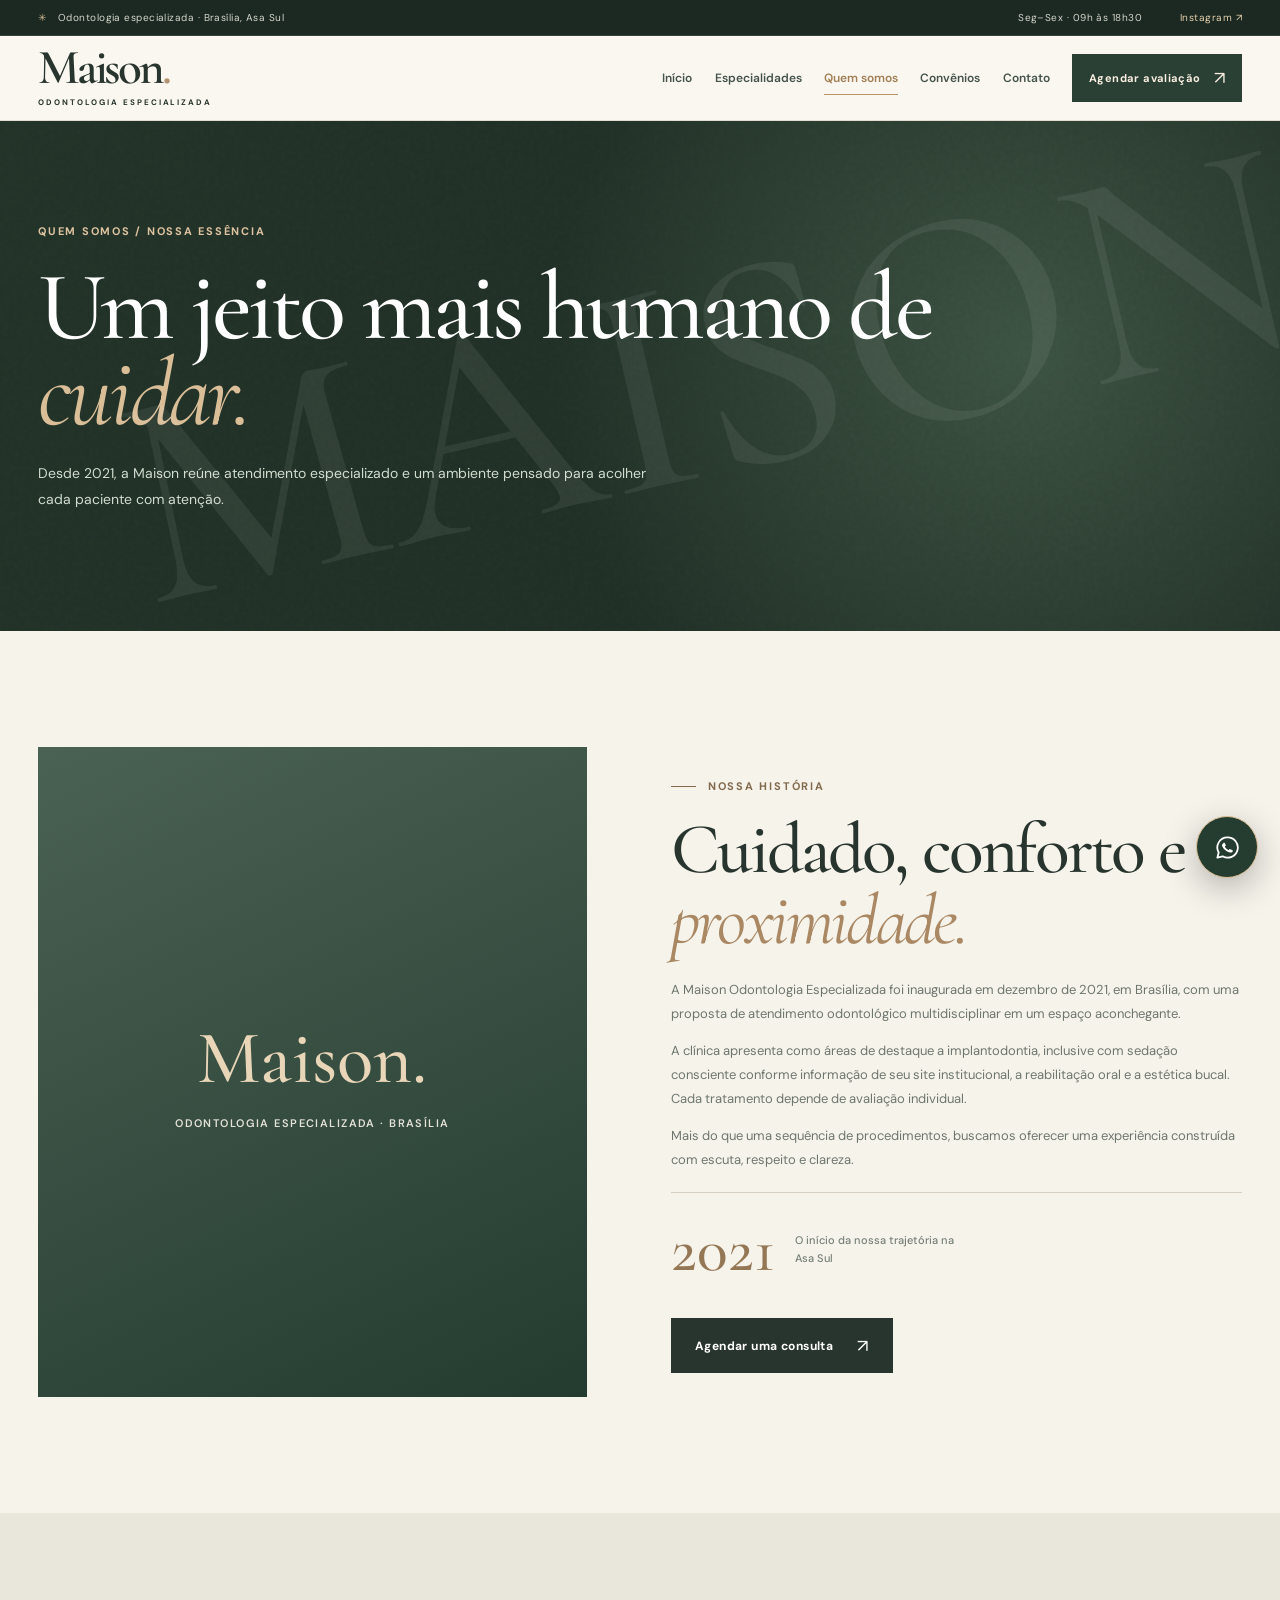
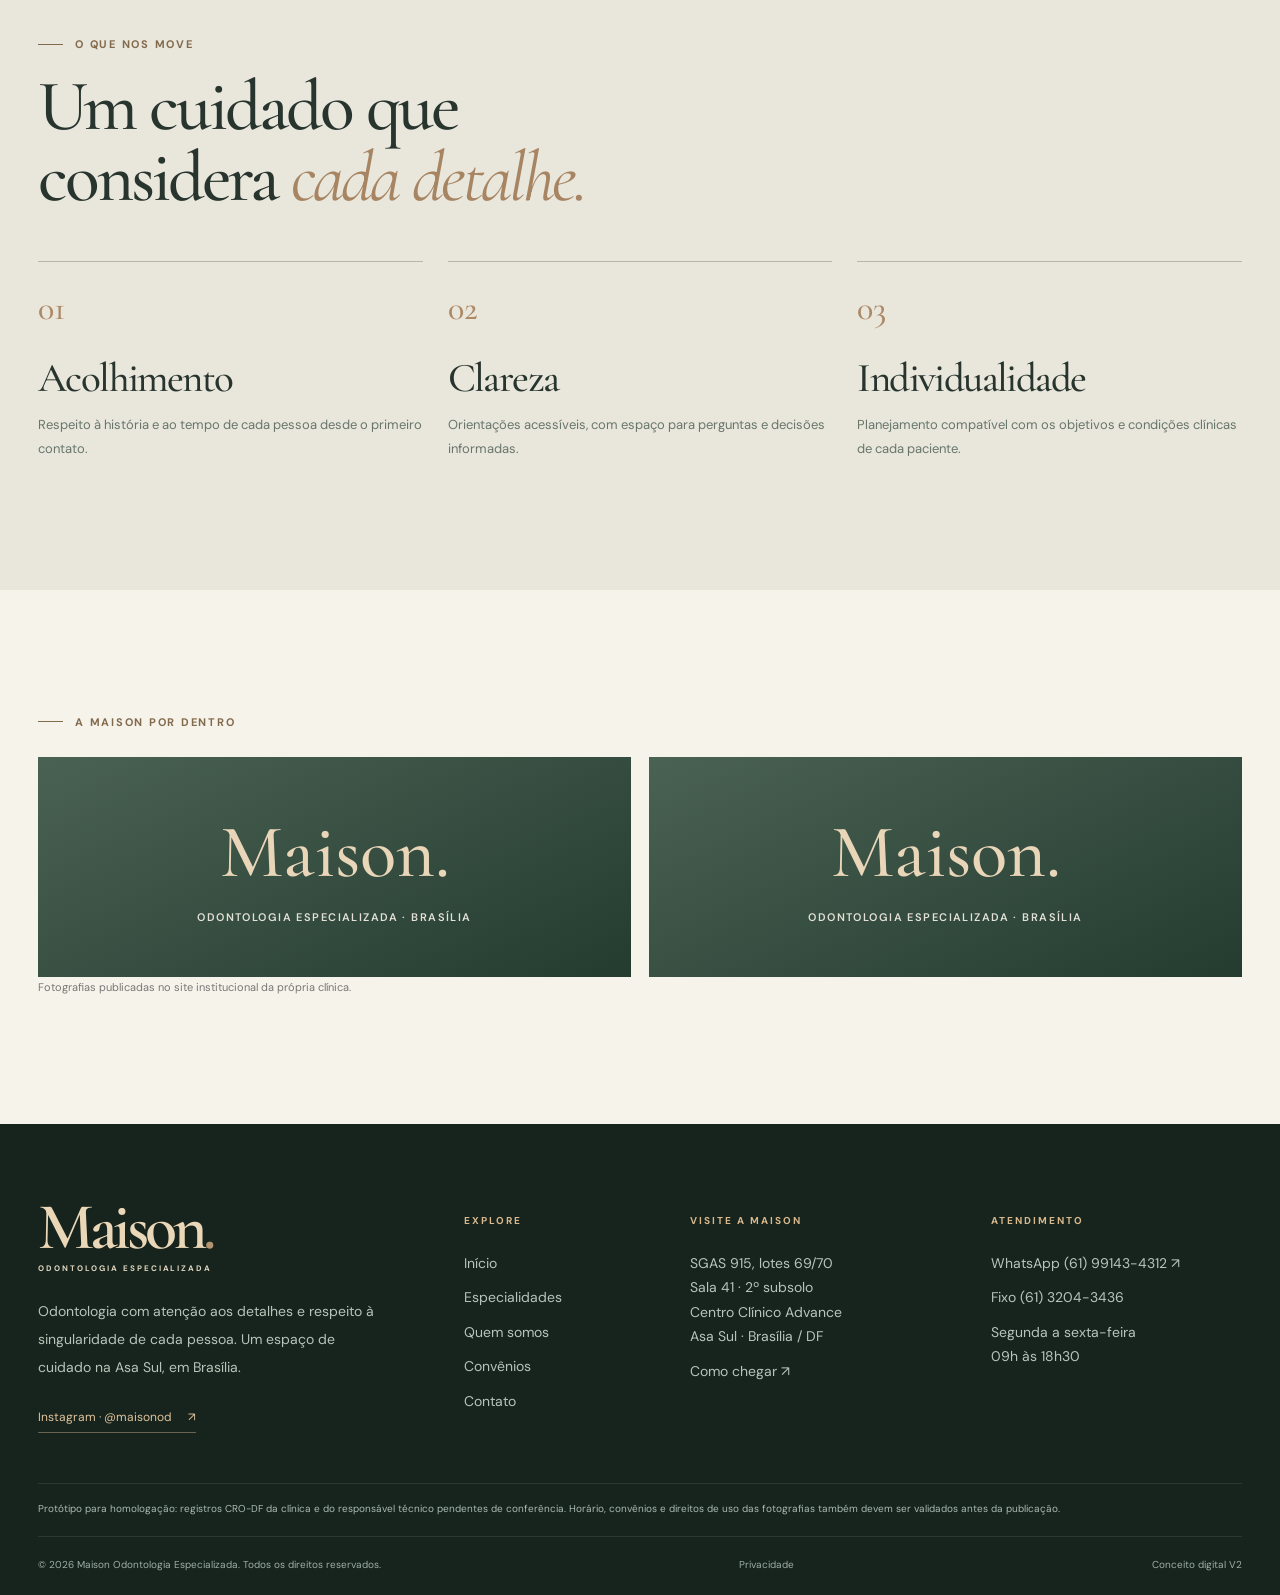
==== a-maison.html @ 8fcf3aad "Publicar site Maison Odonto V3 com layout mobile e WhatsApp direto" ====
<!DOCTYPE html>
<html lang="pt-BR"><head>
<meta charset="utf-8"/><meta content="width=device-width,initial-scale=1,viewport-fit=cover" name="viewport"/><meta content="#27332c" name="theme-color"/>
<title>Quem somos | Maison Odontologia Especializada</title><meta content="Conheça a Maison Odontologia, sua história em Brasília desde 2021 e a proposta de cuidado acolhedor." name="description"/><meta content="noindex,nofollow" name="robots"/>
<meta content="website" property="og:type"/><meta content="pt_BR" property="og:locale"/><meta content="Maison Odontologia Especializada" property="og:site_name"/><meta content="Quem somos | Maison Odontologia Especializada" property="og:title"/><meta content="Conheça a Maison Odontologia, sua história em Brasília desde 2021 e a proposta de cuidado acolhedor." property="og:description"/><meta content="assets/img/og-maison.jpg" property="og:image"/>
<link href="assets/img/favicon.svg" rel="icon" type="image/svg+xml"/><link href="https://fonts.googleapis.com" rel="preconnect"/><link crossorigin="" href="https://fonts.gstatic.com" rel="preconnect"/><link href="https://fonts.googleapis.com/css2?family=DM+Sans:wght@400;500;600;700&amp;family=Cormorant+Garamond:ital,wght@0,400;0,500;0,600;1,400;1,500;1,600&amp;display=swap" rel="stylesheet"/><link href="assets/css/site.css" rel="stylesheet"/>
<script type="application/ld+json">{"@context": "https://schema.org", "@type": "Dentist", "name": "Maison Odontologia Especializada", "url": "https://maisonodonto.com.br/", "telephone": "+55 61 99143-4312", "email": "atendimento@maisonodonto.com", "address": {"@type": "PostalAddress", "streetAddress": "SGAS 915, lotes 69/70, sala 41, 2º subsolo, Centro Clínico Advance", "addressLocality": "Brasília", "addressRegion": "DF", "postalCode": "70390-150", "addressCountry": "BR"}, "sameAs": ["https://www.instagram.com/maisonod/"], "openingHoursSpecification": [{"@type": "OpeningHoursSpecification", "dayOfWeek": ["Monday", "Tuesday", "Wednesday", "Thursday", "Friday"], "opens": "09:00", "closes": "18:30"}]}</script><link href="assets/css/experience-v3.css" rel="stylesheet"/></head><body class="page-sobre"><a class="skip-link" href="#conteudo">Ir para o conteúdo</a><div class="topline"><div class="wrap topline-inner"><span><span aria-hidden="true" class="topline-star">✳</span> Odontologia especializada · Brasília, Asa Sul</span><div class="topline-right"><span>Seg–Sex · 09h às 18h30</span><a aria-label="Instagram da Maison Odontologia" href="https://www.instagram.com/maisonod/" rel="noopener noreferrer" target="_blank">Instagram ↗</a></div></div></div>
<header class="site-header" id="topo"><div class="wrap header-grid"><a aria-label="Maison Odontologia - voltar ao início" class="brand" href="index.html"><span class="brand-text">Maison<span class="brand-dot">.</span></span><span class="brand-caption">ODONTOLOGIA ESPECIALIZADA</span></a>
<nav aria-label="Menu principal" class="nav" id="menu-principal"><a href="index.html">Início</a><a href="especialidades.html">Especialidades</a><a aria-current="page" class="active" href="a-maison.html">Quem somos</a><a href="convenios.html">Convênios</a><a href="contato.html">Contato</a><a class="nav-instagram" href="https://www.instagram.com/maisonod/" rel="noopener noreferrer" target="_blank">Instagram ↗</a><a class="btn btn-nav" href="https://wa.me/5561991434312?text=Ol%C3%A1%2C%20Maison%21%20Gostaria%20de%20agendar%20uma%20consulta." rel="noopener noreferrer" target="_blank">Agendar avaliação <span aria-hidden="true">↗</span></a></nav>
<a aria-label="Agendar avaliação via WhatsApp" class="mobile-header-cta" href="https://wa.me/5561991434312?text=Ol%C3%A1%2C%20Maison%21%20Gostaria%20de%20agendar%20uma%20avalia%C3%A7%C3%A3o." rel="noopener noreferrer" target="_blank">Agendar</a><button aria-controls="menu-principal" aria-expanded="false" aria-label="Abrir menu" class="menu-toggle" type="button"><span></span><span></span><span></span></button></div></header><main id="conteudo"><section class="inner-hero"><div class="wrap"><span class="eyebrow eyebrow-light">QUEM SOMOS / NOSSA ESSÊNCIA</span><h1>Um jeito mais humano de <em>cuidar.</em></h1><p>Desde 2021, a Maison reúne atendimento especializado e um ambiente pensado para acolher cada paciente com atenção.</p><span aria-hidden="true" class="cover-watermark">MAISON</span></div></section><section class="section"><div class="wrap about-grid"><div class="about-photo"><img alt="Ambiente de consulta da Maison Odontologia" loading="lazy" src="https://maisonodonto.com.br/wp-content/uploads/2022/10/EACC67C9-97B2-46AC-8D5F-5E8CB44F33D6-1024x683.jpeg.webp"/><div class="about-photo-label">MAISON ODONTOLOGIA · BRASÍLIA</div></div><div class="about-text"><span class="eyebrow">NOSSA HISTÓRIA</span><h2>Cuidado, conforto e <em>proximidade.</em></h2><p>A Maison Odontologia Especializada foi inaugurada em dezembro de 2021, em Brasília, com uma proposta de atendimento odontológico multidisciplinar em um espaço aconchegante.</p><p>A clínica apresenta como áreas de destaque a implantodontia, inclusive com sedação consciente conforme informação de seu site institucional, a reabilitação oral e a estética bucal. Cada tratamento depende de avaliação individual.</p><p>Mais do que uma sequência de procedimentos, buscamos oferecer uma experiência construída com escuta, respeito e clareza.</p><div class="about-since">2021 <span>O início da nossa trajetória na Asa Sul</span></div><a class="btn btn-dark" href="https://wa.me/5561991434312?text=Ol%C3%A1%2C%20Maison%21%20Gostaria%20de%20agendar%20uma%20consulta." rel="noopener noreferrer" target="_blank">Agendar uma consulta <span aria-hidden="true">↗</span></a></div></div></section><section class="section pillars"><div class="wrap"><div class="section-heading"><div><span class="eyebrow">O QUE NOS MOVE</span><h2>Um cuidado que considera <em>cada detalhe.</em></h2></div></div><div class="pillar-grid"><article><span>01</span><h3>Acolhimento</h3><p>Respeito à história e ao tempo de cada pessoa desde o primeiro contato.</p></article><article><span>02</span><h3>Clareza</h3><p>Orientações acessíveis, com espaço para perguntas e decisões informadas.</p></article><article><span>03</span><h3>Individualidade</h3><p>Planejamento compatível com os objetivos e condições clínicas de cada paciente.</p></article></div></div></section><section class="section inner-gallery"><div class="wrap"><span class="eyebrow">A MAISON POR DENTRO</span><div class="gallery-two"><img alt="Atendimento odontológico no consultório Maison" loading="lazy" src="https://maisonodonto.com.br/wp-content/uploads/2022/10/Maison-Odontologia-Especializada-1-e1665771842237-1024x686.jpeg.webp"/><img alt="Ambiente de consulta da Maison" loading="lazy" src="https://maisonodonto.com.br/wp-content/uploads/2022/10/EACC67C9-97B2-46AC-8D5F-5E8CB44F33D6-1024x683.jpeg.webp"/></div><p>Fotografias publicadas no site institucional da própria clínica.</p></div></section></main><footer class="footer"><div class="wrap"><div class="footer-top"><div class="footer-identity"><a aria-label="Maison Odontologia - início" class="brand brand-invert" href="index.html"><span class="brand-text">Maison<span class="brand-dot">.</span></span><span class="brand-caption">ODONTOLOGIA ESPECIALIZADA</span></a><p>Odontologia com atenção aos detalhes e respeito à singularidade de cada pessoa. Um espaço de cuidado na Asa Sul, em Brasília.</p><a class="footer-social" href="https://www.instagram.com/maisonod/" rel="noopener noreferrer" target="_blank">Instagram · @maisonod <span>↗</span></a></div>
<div class="footer-col"><h3>Explore</h3><a href="index.html">Início</a><a href="especialidades.html">Especialidades</a><a href="a-maison.html">Quem somos</a><a href="convenios.html">Convênios</a><a href="contato.html">Contato</a></div>
<div class="footer-col"><h3>Visite a Maison</h3><p>SGAS 915, lotes 69/70<br/>Sala 41 · 2º subsolo<br/>Centro Clínico Advance<br/>Asa Sul · Brasília / DF</p><a href="https://www.google.com/maps/search/?api=1&amp;query=SGAS+915+Lote+69%2F70+Centro+Clinico+Advance+Brasilia" rel="noopener noreferrer" target="_blank">Como chegar ↗</a></div>
<div class="footer-col"><h3>Atendimento</h3><a href="https://wa.me/5561991434312?text=Ol%C3%A1%2C%20Maison%21%20Gostaria%20de%20agendar%20uma%20consulta." rel="noopener noreferrer" target="_blank">WhatsApp (61) 99143-4312 ↗</a><a href="tel:+556132043436">Fixo (61) 3204-3436</a><p>Segunda a sexta-feira<br/>09h às 18h30</p></div></div>
<div class="footer-legal">Protótipo para homologação: registros CRO-DF da clínica e do responsável técnico pendentes de conferência. Horário, convênios e direitos de uso das fotografias também devem ser validados antes da publicação.</div><div class="footer-bottom"><span>© 2026 Maison Odontologia Especializada. Todos os direitos reservados.</span><a href="privacidade.html">Privacidade</a><span>Conceito digital V2</span></div></div></footer>
<div aria-label="Atendimento Maison por WhatsApp" class="wa-box"><a aria-label="Conversar com a Maison pelo WhatsApp" class="wa-fab" href="https://wa.me/5561991434312?text=Ol%C3%A1%2C%20Maison%21%20Gostaria%20de%20agendar%20uma%20avalia%C3%A7%C3%A3o." rel="noopener noreferrer" target="_blank"><svg aria-hidden="true" height="25" viewbox="0 0 32 32" width="25"><path d="M16 3a13 13 0 0 0-11.3 19.4L3 29l6.8-1.7A13 13 0 1 0 16 3Z" fill="none" stroke="currentColor" stroke-linejoin="round" stroke-width="2.3"></path><path d="M10.5 10.8c.7-1.5 1.4-1.6 2.1-.2l1.1 2.3c.2.5.1.8-.4 1.2-.7.6-.7.9-.1 1.8a10 10 0 0 0 3.3 3c.9.5 1.1.3 1.7-.4.5-.6.8-.6 1.3-.3l2.4 1.1c1.4.7 1.2 1.5.3 2.3-1 .9-2.3 1.2-4 .6-5.2-1.9-8.7-5.7-9.2-9-.1-.9.2-1.7 1.5-2.4Z" fill="currentColor"></path></svg></a></div><aside aria-label="Agendamento pelo WhatsApp" class="mobile-action-bar"><a class="mobile-action-primary" href="https://wa.me/5561991434312?text=Ol%C3%A1%2C%20Maison%21%20Gostaria%20de%20agendar%20uma%20avalia%C3%A7%C3%A3o." rel="noopener noreferrer" target="_blank"><span class="mobile-action-icon">✳</span><span class="mobile-action-copy">Agendar pelo WhatsApp<small>Atendimento direto com a Maison</small></span><span aria-hidden="true" class="mobile-action-arrow">↗</span></a></aside><script defer="" src="assets/js/site.js"></script><script defer="True" src="assets/js/experience-v3.js"></script></body></html>
---- assets/css/site.css ----
/* MAISON | visual system v2 */
:root{--ink:#28352e;--dark:#233029;--darker:#1a251f;--paper:#f6f3eb;--paper2:#ece8df;--cream:#fffbf5;--sand:#d9c2a1;--gold:#b59a76;--moss:#65776c;--muted:#676f6b;--line:#ded9cf;--serif:'Cormorant Garamond',Georgia,'Times New Roman',serif;--sans:'DM Sans',Arial,sans-serif;--wrap:1240px;--head:84px}
*{box-sizing:border-box}html{scroll-behavior:smooth;scroll-padding-top:112px}body{margin:0;background:var(--paper);color:var(--ink);font-family:var(--sans);font-size:15px;-webkit-font-smoothing:antialiased}body.menu-open{overflow:hidden}a{color:inherit;text-decoration:none}button{font:inherit;cursor:pointer}img{display:block;max-width:100%}h1,h2,h3,p{margin-top:0}::selection{background:#d7b992;color:#17231b}.wrap{width:min(var(--wrap),calc(100% - 76px));margin-inline:auto}.skip-link{position:fixed;top:-70px;left:12px;background:white;color:black;padding:12px 17px;z-index:999}.skip-link:focus{top:12px}a:focus-visible,button:focus-visible,summary:focus-visible{outline:3px solid #d29d55;outline-offset:3px}
.eyebrow{font-family:var(--sans);font-size:11px;font-weight:700;letter-spacing:.21em;text-transform:uppercase;color:#826a4d;display:inline-flex;align-items:center;gap:12px}.eyebrow:before{content:'';height:1px;width:25px;background:currentColor;display:inline-block}.eyebrow-light{color:#ddc3a0}.eyebrow-light i{width:7px;height:7px;display:inline-block;background:#d6bd99;border-radius:50%}.eyebrow-light:before{display:none}h1,h2,h3{font-family:var(--serif);letter-spacing:-.039em;font-weight:500}h1 em,h2 em,h3 em{font-weight:400}h2{font-size:clamp(49px,5.6vw,86px);line-height:.98}p{line-height:1.85}.btn{display:inline-flex;align-items:center;justify-content:center;gap:24px;min-height:55px;padding:14px 23px;font-family:var(--sans);font-size:12px;letter-spacing:.035em;font-weight:700;border:1px solid transparent;transition:transform .25s,background .25s,color .25s;white-space:nowrap}.btn span{font-size:18px;font-weight:400}.btn:hover{transform:translateY(-3px)}.btn-gold{background:#dac19d;color:#1e3026}.btn-gold:hover{background:#edd5b1}.btn-dark{background:var(--ink);color:#fff}.btn-dark:hover{background:#3a5042}.btn-outline-dark{border-color:#bfb9ad;color:var(--ink);background:transparent}.btn-outline-dark:hover{background:#eee7da}.link-arrow{font-size:12px;font-weight:700;display:inline-flex;align-items:center;gap:26px;padding-bottom:10px;border-bottom:1px solid #819084}.link-arrow span{font-size:18px;font-weight:400}.link-arrow.light{color:#f8f3e8;border-color:#bda582}
/* opening */
.opening{position:fixed;inset:0;z-index:7000;overflow:hidden;display:grid;place-items:center;color:#ead4b2;background:radial-gradient(circle at 57% 42%,#49564b 0%,#293a30 40%,#13231c 100%);transition:opacity .6s,visibility .6s}.opening::before,.hero-home::before,.story-content::before,.inner-hero::before,.last-cta::before{content:'';position:absolute;inset:0;pointer-events:none;opacity:.22;background-image:url("data:image/svg+xml,%3Csvg viewBox='0 0 170 170' xmlns='http://www.w3.org/2000/svg'%3E%3Cfilter id='n'%3E%3CfeTurbulence type='fractalNoise' baseFrequency='.6' numOctaves='3' stitchTiles='stitch'/%3E%3C/filter%3E%3Crect width='100%25' height='100%25' opacity='.14' filter='url(%23n)'/%3E%3C/svg%3E");mix-blend-mode:screen}.opening::after{content:'';position:absolute;width:85vmin;height:85vmin;border:1px solid #e0c9a143;border-radius:50%;box-shadow:0 0 0 110px #e2c59f0b,0 0 0 210px #e2c59f08}.opening-lights{position:absolute;width:28vw;top:-50%;bottom:-50%;left:52%;transform:rotate(24deg);background:linear-gradient(90deg,transparent,#d9b89112,transparent);filter:blur(24px);animation:lightmove 2.6s ease-in-out both}.opening-center{position:relative;z-index:2;text-align:center}.opening-kicker{font-size:10px;letter-spacing:.32em;color:#d7c6a9}.opening-monogram{font:400 44px var(--serif);display:grid;place-items:center;border:1px solid #dac3a2;border-radius:50%;height:66px;width:66px;margin:35px auto 23px;animation:softin 1s .15s both}.opening-name{font:500 clamp(70px,13vw,176px)/.8 var(--serif);letter-spacing:-.075em;display:flex;justify-content:center;gap:.015em;padding-right:.08em}.opening-name span{display:inline-block;animation:letterrise .85s both}.opening-name span:nth-child(2){animation-delay:.09s}.opening-name span:nth-child(3){animation-delay:.18s}.opening-name span:nth-child(4){animation-delay:.27s}.opening-name span:nth-child(5){animation-delay:.36s}.opening-name span:nth-child(6){animation-delay:.45s}.opening-rule{height:1px;width:85px;background:#cfab7f;margin:34px auto 18px;animation:softin 1s .55s both}.opening-center p{color:#e4ded0;font:italic 26px var(--serif);animation:softin .9s .7s both}.opening-bottom{position:absolute;bottom:35px;left:44px;right:44px;font-size:9px;letter-spacing:.19em;display:flex;justify-content:space-between;z-index:2}.opening-skip{position:absolute;top:32px;right:40px;border:none;background:none;color:#e8d7c0;z-index:3;font-size:10px;letter-spacing:.14em;text-transform:uppercase}.opening-progress{position:absolute;bottom:0;left:0;height:2px;background:#d9be91;width:0;animation:progress 2.65s ease-out forwards}.opening.is-hidden{opacity:0;visibility:hidden;pointer-events:none}.opening.is-done{display:none}@keyframes letterrise{from{opacity:0;transform:translateY(37px);filter:blur(7px)}to{opacity:1;transform:none;filter:blur(0)}}@keyframes softin{from{opacity:0;transform:translateY(10px)}to{opacity:1;transform:none}}@keyframes lightmove{from{transform:rotate(25deg) translateX(-80px)}to{transform:rotate(25deg) translateX(80px)}}@keyframes progress{to{width:100%}}
/* header */
.topline{background:#1b2922;color:#d6d6cc;border-bottom:1px solid #ffffff1d}.topline-inner{display:flex;align-items:center;justify-content:space-between;min-height:35px;font-size:10px;letter-spacing:.045em}.topline-star{color:#d1b892;margin-right:8px}.topline-right{display:flex;align-items:center;gap:38px}.topline a{color:#e6d1ad}.topline a:hover{text-decoration:underline}.site-header{position:sticky;top:0;z-index:100;background:rgba(250,247,240,.97);border-bottom:1px solid #e2ddd3;backdrop-filter:blur(18px);-webkit-backdrop-filter:blur(18px)}.header-grid{display:flex;align-items:center;justify-content:space-between;min-height:var(--head);gap:30px}.brand{display:flex;flex-direction:column;align-items:flex-start;flex-shrink:0}.brand-text{font:600 49px/.78 var(--serif);letter-spacing:-.065em}.brand-dot{color:#b49470}.brand-caption{font-size:8px;letter-spacing:.24em;font-weight:700;margin-top:10px;white-space:nowrap}.nav{display:flex;align-items:center;gap:clamp(15px,1.75vw,30px)}.nav>a:not(.btn){font-size:12px;font-weight:600;color:#44534b;padding:12px 0;transition:color .2s;white-space:nowrap}.nav>a:not(.btn):hover,.nav>a.active{color:#a27f56}.nav>a.active{position:relative}.nav>a.active:after{content:'';position:absolute;bottom:3px;left:0;right:0;height:1px;background:#ba9466}.nav .nav-instagram{display:none}.btn-nav{background:#2b4034;color:#f8ede0;min-height:43px;padding:11px 16px;font-size:11px;gap:13px}.menu-toggle{display:none;background:transparent;border:0;padding:14px;width:48px;flex-direction:column;gap:6px}.menu-toggle span{height:2px;background:var(--dark);width:23px;display:block;transition:transform .25s}.menu-toggle[aria-expanded=true] span:nth-child(1){transform:translateY(8px) rotate(45deg)}.menu-toggle[aria-expanded=true] span:nth-child(2){opacity:0}.menu-toggle[aria-expanded=true] span:nth-child(3){transform:translateY(-8px) rotate(-45deg)}
/* hero */
.hero-home{background:radial-gradient(circle at 8% 1%,#415447,transparent 36%),linear-gradient(108deg,#203128,#23352b 63%,#1b2a22);color:#f6f1e8;position:relative;overflow:hidden}.hero-glow{position:absolute;top:-20vw;left:-17vw;width:60vw;height:60vw;border:1px solid #e5ccb123;border-radius:50%;box-shadow:0 0 0 90px #e5ccb10a,0 0 0 190px #e5ccb107}.hero-layout{display:grid;grid-template-columns:52% 48%;min-height:650px;position:relative;z-index:2;align-items:stretch}.hero-left{padding:105px 48px 70px 0;display:flex;flex-direction:column;align-items:flex-start;justify-content:center}.hero-left h1{font-size:clamp(66px,6.25vw,103px);line-height:.87;max-width:720px;letter-spacing:-.06em;margin:29px 0}.hero-left h1 em{color:#d8be9d}.hero-left>p{color:#d3dcd3;font-size:14px;line-height:2;max-width:505px}.hero-buttons{display:flex;align-items:center;flex-wrap:wrap;gap:30px;margin-top:18px}.hero-facts{margin-top:70px;display:flex;gap:34px;width:100%;border-top:1px solid #f5eada34;padding-top:25px}.hero-facts span{display:flex;flex-direction:column;font-size:10px;color:#c9d2ca;gap:6px}.hero-facts strong{font:500 27px/.95 var(--serif);color:#e1d1ba}.hero-image-block{position:relative;min-height:640px;overflow:hidden;background:#556052}.hero-image{width:100%;height:100%;position:absolute;inset:0;object-fit:cover;object-position:56% center;filter:saturate(.75) sepia(.14)}.hero-image-cover{position:absolute;inset:0;background:linear-gradient(180deg,#14281c10,#102b214e),linear-gradient(90deg,#102c2533,transparent 35%)}.photo-index{position:absolute;top:31px;right:32px;font-size:9px;letter-spacing:.18em;color:#fff;display:flex;gap:12px;align-items:center}.photo-line{display:inline-block;width:30px;height:1px;background:#e3d3b6}.image-corner{position:absolute;right:0;bottom:0;background:#e8d4b5;color:#26382c;padding:27px 31px;display:flex;gap:17px;align-items:center;box-shadow:-16px -16px 0 0 #20332833}.image-corner-star{font-size:28px;color:#657665}.image-corner b{font:500 28px/.92 var(--serif)}.image-corner i{font-weight:400}.hero-watermark{position:absolute;bottom:-70px;left:2vw;font:500 27vw/.7 var(--serif);letter-spacing:-.09em;color:#ffffff08;pointer-events:none}.utility-strip{background:#eae4d8;border-bottom:1px solid #e3dbcc}.utility-list{display:grid;grid-template-columns:repeat(3,1fr) auto;align-items:center;min-height:82px;gap:15px}.utility-list span{font-size:11px;color:#4d5a4f;font-weight:600}.utility-list b{font-size:10px;color:#af8a60;margin-right:9px}.utility-list a{font-size:10px;font-weight:700;color:#8a6e52;white-space:nowrap}
/* sections */
.section{padding:116px 0}.section-small{padding:40px 0}.section-heading{display:flex;align-items:end;justify-content:space-between;gap:40px;margin-bottom:48px}.section-heading>div{max-width:820px}.section-heading h2{margin:21px 0 0}.section-heading p{font-size:13px;line-height:1.9;color:var(--muted);max-width:370px;margin:0 0 8px}.section-heading h2 em{color:#a88562}.section-treatments{background:#faf8f3;position:relative}.section-treatments:before{content:'M';position:absolute;font:500 700px/1 var(--serif);right:0;top:4%;color:#a99b830a;pointer-events:none}.services-grid{display:grid;grid-template-columns:repeat(3,1fr);border-top:1px solid #d8d6ce;border-left:1px solid #d8d6ce}.service-card{min-height:330px;padding:29px 30px 24px;display:flex;flex-direction:column;border-bottom:1px solid #d8d6ce;border-right:1px solid #d8d6ce;position:relative;overflow:hidden;background:#f9f7f2;transition:background .3s}.service-card:hover{background:#e9ebe3}.service-top{display:flex;justify-content:space-between;align-items:center;z-index:2}.service-top small{font-size:10px;letter-spacing:.14em;color:#97795e}.service-top>span{font-size:20px;transition:transform .25s}.service-card:hover .service-top>span{transform:translate(4px,-4px)}.service-mark{position:absolute;right:-10px;top:38px;font:400 155px/1 var(--serif);letter-spacing:-.09em;color:#bbad9220}.service-bottom{margin-top:auto;position:relative;z-index:1}.service-bottom small{font-size:10px;text-transform:uppercase;letter-spacing:.14em;color:#a08562}.service-card h3{font-size:40px;line-height:.98;margin:10px 0}.service-card p{font-size:12px;line-height:1.85;color:#6c756e;margin:0;max-width:310px}.section-end{text-align:right;margin-top:35px}
/* story */
.story-section{padding:0;display:grid;grid-template-columns:49% 51%;min-height:670px;background:#27392e;color:#f1ebdd}.story-photo{position:relative;min-height:650px;overflow:hidden}.story-photo img{width:100%;height:100%;position:absolute;inset:0;object-fit:cover;object-position:53% center;filter:saturate(.7) sepia(.08)}.story-photo:after{content:'';position:absolute;inset:0;background:linear-gradient(180deg,transparent,#1e312c50)}.story-picture-label{position:absolute;bottom:26px;left:30px;z-index:2;color:white;font-size:10px;letter-spacing:.15em}.story-content{position:relative;padding:100px clamp(45px,6vw,110px) 88px;overflow:hidden}.story-content:before{opacity:.15}.story-content h2{font-size:clamp(55px,5vw,78px);margin:28px 0}.story-content h2 em{color:#d9c09b}.story-content p{color:#cdd5cb;font-size:13px;line-height:2;max-width:590px}.story-points{border-top:1px solid #f7e9d032;border-bottom:1px solid #f7e9d032;display:flex;gap:23px;justify-content:space-between;margin:34px 0;padding:22px 0}.story-points>div{display:flex;gap:11px;align-items:flex-start;flex:1}.story-points b{color:#ccb18f;font:500 25px var(--serif)}.story-points span{font-size:11px;line-height:1.5;color:#e2e8de}
/* approach */
.approach{background:#efece4}.approach-grid{display:grid;grid-template-columns:repeat(3,1fr);gap:30px;border-top:1px solid #cbc5b9;padding-top:36px}.approach-grid article{padding-right:28px;min-height:180px}.approach-grid article>span{font:500 38px var(--serif);color:#b39976;display:flex;justify-content:space-between}.approach-grid article>span i{font:400 19px var(--sans);color:#5e705e}.approach-grid h3{font-size:31px;line-height:1.08;margin:26px 0 9px}.approach-grid p{color:var(--muted);font-size:12px;line-height:1.85}.approach-action{margin-top:30px}
/* experience */
.experience{background:#f9f6f0;overflow:hidden}.experience-layout{display:grid;grid-template-columns:minmax(0,46fr) minmax(0,54fr);gap:7%;align-items:center}.experience-copy{padding:20px 0}.experience-copy h2{margin:26px 0 26px}.experience-copy h2 em{color:#a98563}.experience-copy p{max-width:460px;color:#687469;font-size:13px}.experience-quote{font:italic 29px/1.05 var(--serif);padding:24px 0 26px;margin:31px 0;border-top:1px solid #d6cec2;color:#7a614e;max-width:410px}.experience-image{height:570px;position:relative;background:#dadbd4}.experience-image:before{content:'';position:absolute;inset:-17px 20px 23px -18px;border:1px solid #baa685;pointer-events:none}.experience-image img{height:100%;width:100%;object-fit:cover;object-position:center}.experience-stamp{position:absolute;left:-25px;bottom:35px;width:153px;height:153px;border-radius:50%;background:#273b30;color:#eddac0;display:flex;flex-direction:column;justify-content:center;align-items:center;font:italic 26px var(--serif);transform:rotate(-8deg);box-shadow:0 9px 22px #0002}.experience-stamp b{font:500 45px/.9 var(--serif)}.experience-stamp span{font:700 8px var(--sans);letter-spacing:.1em;margin-top:10px}
/* instagram */
.social-section{background:#eae8df}.social-title{display:flex;align-items:end;justify-content:space-between;gap:30px}.social-title .section-heading{margin-bottom:45px}.social-pill{margin-bottom:48px;border:1px solid #b7ad9d;border-radius:50px;padding:13px 19px;font-size:12px;font-weight:700;white-space:nowrap}.social-pill span{font-size:18px;margin-left:30px}.social-grid{display:grid;grid-template-columns:repeat(3,1fr);gap:15px}.social-feature{aspect-ratio:1/1.04;position:relative;overflow:hidden;background:#c7c8bb}.social-feature img{width:100%;height:100%;object-fit:cover;transition:transform .5s,filter .5s}.social-feature:hover img{transform:scale(1.045);filter:saturate(.85)}.social-poster img{object-position:center 38%}.social-overlay{position:absolute;inset:auto 0 0;background:linear-gradient(transparent,#16251fce);padding:70px 24px 22px;color:#fff;font-size:13px;font-weight:600;display:flex;justify-content:space-between}.social-overlay b{font-size:20px;font-weight:400}.social-note{margin:15px 0 0;color:#87857e;font-size:10px;line-height:1.6}
/* faq */
.faq-section{background:#faf8f4}.faq-layout{display:grid;grid-template-columns:minmax(0,44fr) minmax(0,56fr);gap:8%}.faq-layout .section-heading{display:block;margin-bottom:22px}.faq-layout .section-heading h2{font-size:clamp(52px,4.8vw,75px)}.faq-lead{color:#70756e;max-width:390px;font-size:13px}.faq-items{border-top:1px solid #d4cfc6}.faq-items details{border-bottom:1px solid #d4cfc6;padding:24px 0}.faq-items summary{list-style:none;cursor:pointer;font-size:15px;font-weight:600;display:flex;justify-content:space-between;gap:18px}.faq-items summary::-webkit-details-marker{display:none}.faq-items summary span{color:#a58b6e;font-size:24px;line-height:1}.faq-items details[open] summary span{transform:rotate(45deg)}.faq-items details p{font-size:13px;color:#747d74;margin:12px 45px 0 0}
/* last call and footer */
.last-cta{position:relative;overflow:hidden;background:radial-gradient(circle at 82% 30%,#46584c,transparent 37%),#233328;color:#fff;padding:94px 0}.last-cta:after{content:'M';font:500 440px/.8 var(--serif);position:absolute;right:-25px;bottom:-145px;color:#f7f3e906}.last-cta-grid{position:relative;z-index:2;display:grid;grid-template-columns:1fr auto;align-items:center;gap:80px}.last-cta h2{max-width:850px;font-size:clamp(55px,5.5vw,83px);line-height:.97;margin:24px 0}.last-cta h2 em{color:#d9c3a0}.last-cta p{color:#d1dace;font-size:13px}.last-cta-button{display:flex;flex-direction:column;gap:11px;align-items:center}.last-cta-button>span{font-size:10px;color:#d0d5cc}.footer{background:#17241d;color:#eceee9;padding:78px 0 24px}.footer-top{display:grid;grid-template-columns:1.5fr .7fr 1fr 1fr;gap:50px}.brand-invert .brand-text{color:#ead7b7;font-size:66px}.brand-invert .brand-caption{color:#e2d7bf}.footer-identity p{font-size:12px;color:#b6c4ba;line-height:2;max-width:345px;margin:24px 0}.footer-social{color:#e0c39c;font-size:12px;padding-bottom:7px;border-bottom:1px solid #e0c39c65}.footer-social span{margin-left:13px}.footer-col h3{font:700 10px var(--sans);letter-spacing:.2em;color:#d9b98c;text-transform:uppercase;margin:12px 0 24px}.footer-col a,.footer-col p{display:block;margin:0 0 10px;font-size:12px;line-height:1.85;color:#b6c5bb}.footer-col a:hover{color:#e6c7a2}.footer-legal{border-top:1px solid #ffffff17;margin-top:57px;padding-top:17px;font-size:10px;line-height:1.6;color:#aabbb0}.footer-bottom{border-top:1px solid #ffffff17;margin-top:19px;padding-top:21px;display:flex;justify-content:space-between;gap:17px;font-size:10px;color:#9eafa4}.footer-bottom a:hover{color:white}
/* WhatsApp fixed */
.wa-box{position:fixed;right:22px;bottom:22px;z-index:400;display:flex;flex-direction:column;align-items:flex-end;gap:11px}.wa-fab{border:1px solid #dbbf93;background:#253d31;color:white;width:62px;height:62px;border-radius:50%;box-shadow:0 10px 34px #0004;display:grid;place-items:center;transition:transform .25s}.wa-fab:hover{transform:translateY(-4px)}.wa-tooltip{visibility:hidden;opacity:0;transform:translateY(9px);transition:all .22s;max-width:310px;background:#fffcf5;box-shadow:0 14px 52px #0003;padding:23px;border:1px solid #e9dccc;position:relative}.wa-tooltip.is-open{visibility:visible;opacity:1;transform:none}.wa-tooltip b{font:500 28px/.98 var(--serif)}.wa-tooltip p{font-size:12px;color:#667269;margin:15px 0}.wa-tooltip a{display:flex;justify-content:space-between;background:#294436;color:white;padding:15px;font-size:12px}.wa-tooltip-close{position:absolute;top:7px;right:8px;background:transparent;border:0;font-size:24px;color:#68796d}
/* inner pages */
.inner-hero{position:relative;overflow:hidden;background:radial-gradient(circle at 80% 45%,#3b5141,transparent 45%),linear-gradient(115deg,#203126,#1c2b22);color:#fff;padding:98px 0 104px}.inner-hero>.wrap{position:relative;z-index:2}.inner-hero h1{max-width:900px;font-size:clamp(71px,7.6vw,116px);line-height:.88;margin:25px 0}.inner-hero h1 em{color:#d9be98}.inner-hero p{max-width:610px;font-size:14px;color:#d1dccf;line-height:1.85}.cover-watermark{position:absolute;top:-30px;right:-5%;font:500 24vw var(--serif);color:#fff1;pointer-events:none;transform:rotate(-13deg)}.inner-lead{max-width:780px;margin:0 0 50px}.inner-lead p{font:500 34px/1.24 var(--serif);letter-spacing:-.018em;margin:20px 0}.service-rows{border-top:1px solid #cfc9be}.service-row{display:grid;grid-template-columns:90px 1fr 250px;gap:35px;align-items:center;border-bottom:1px solid #cfc9be;padding:32px 0;scroll-margin-top:105px}.service-row-no{font:500 46px var(--serif);color:#a88b69}.service-row-no span{font:500 11px var(--sans);color:#9b9589}.service-row h2{font-size:clamp(41px,4.3vw,63px);margin:9px 0}.service-row-text p{font-size:12.5px;color:#70776f;margin:0;max-width:640px}.service-row-act{text-align:right}.service-row-act .btn{white-space:normal;text-align:center}.insert-photo{background:#e9e4da}.insert-grid{display:grid;grid-template-columns:1fr 1fr;gap:8%;align-items:center}.insert-grid img{aspect-ratio:1.28;object-fit:cover;width:100%}.insert-grid h2{margin:25px 0}.insert-grid h2 em{color:#aa8b67}.insert-grid p{font-size:13px;color:#646e65;margin-bottom:30px}.about-grid{display:grid;grid-template-columns:minmax(0,49fr) minmax(0,51fr);gap:7%;align-items:center}.about-photo{height:650px;position:relative}.about-photo img{height:100%;width:100%;object-fit:cover;object-position:47%}.about-photo-label{position:absolute;bottom:20px;left:20px;background:#f3e9d8;padding:12px 16px;font-size:10px;letter-spacing:.13em}.about-text h2{margin:22px 0}.about-text h2 em{color:#a98863}.about-text p{color:#6e776e;font-size:13px;max-width:620px}.about-since{font:500 64px var(--serif);color:#947755;margin:20px 0 30px;border-top:1px solid #d6cfc2;padding-top:18px;display:flex;align-items:center;gap:20px}.about-since span{font:500 11px/1.6 var(--sans);max-width:170px;color:#768078}.pillars{background:#e9e6dc}.pillar-grid{display:grid;grid-template-columns:repeat(3,1fr);gap:25px}.pillar-grid article{border-top:1px solid #b8b5aa;padding-top:26px}.pillar-grid article span{font:500 34px var(--serif);color:#ad8966}.pillar-grid h3{font-size:41px;margin:24px 0 10px}.pillar-grid p{font-size:13px;color:#68766b}.gallery-two{display:grid;grid-template-columns:1fr 1fr;gap:18px;margin-top:28px}.gallery-two img{width:100%;height:400px;object-fit:cover}.inner-gallery .wrap>p{font-size:11px;color:#777}.plans-layout{display:grid;grid-template-columns:1fr 440px;gap:10%;align-items:center}.plans-layout h2{margin:23px 0}.plans-layout h2 em{color:#a48b6b}.plans-layout p{max-width:570px;color:#657166;font-size:13px;margin-bottom:28px}.plans-card{background:#e8e1d4;border:1px solid #d9cabb;padding:45px;box-shadow:14px 14px 0 #c9c3b78a}.plans-card>span{font-size:11px;letter-spacing:.21em;color:#a1805f;font-weight:700}.plans-card h3{font-size:51px;line-height:1.03;margin:26px 0}.plans-card p{font-size:12px}.plans-line{border-top:1px solid #c7bdae;padding:16px 0;font-size:13px}.plans-line b{color:#9c7f62;font:500 26px var(--serif);margin-right:15px}.plans-card>a{display:inline-block;border-bottom:1px solid #936f50;font-size:12px;font-weight:700;padding-bottom:10px;margin-top:12px}.bottom-note{background:#e2dbcf;color:#655e53;font-size:11px}.bottom-note p{margin:0}.contact-page-grid{display:grid;grid-template-columns:1.15fr .85fr;gap:10%;align-items:start}.contact-page-copy h2{margin:25px 0}.contact-page-copy h2 em{color:#a98761}.contact-page-copy>p{max-width:600px;color:#68746a;font-size:13px;margin-bottom:32px}.contact-details{margin-top:50px;border-top:1px solid #cfc8b9}.contact-details>div{padding:18px 0;border-bottom:1px solid #cfc8b9}.contact-details span{display:block;color:#9a7652;font-size:10px;letter-spacing:.18em;font-weight:700;margin-bottom:8px}.contact-details p,.contact-details a{margin:0;font-size:14px;line-height:1.8}.contact-details .contact-map{font-size:12px;color:#9b774f;text-decoration:underline}.contact-poster{position:relative;background:#5e6258;padding:14px;box-shadow:24px 24px 0 #dfd7c9}.contact-poster img{width:100%;max-height:750px;object-fit:contain}.poster-note{font-size:10px;color:#ffffffd9;padding:15px 4px 0}.legal-page{max-width:810px}.legal-page h2{font-size:66px}.legal-page p{font-size:14px;color:#5c695f;margin-bottom:21px}
/* reveal */
@media(prefers-reduced-motion:no-preference){.js-motion .reveal{opacity:0;transform:translateY(24px);transition:opacity .7s,transform .7s}.js-motion .reveal.visible{opacity:1;transform:none}}
@media(max-width:1250px){.nav{gap:17px}.nav>a:not(.btn){font-size:11px}.hero-left h1{font-size:clamp(65px,6.2vw,85px)}.footer-top{gap:27px}}
@media(max-width:1010px){.wrap{width:min(var(--wrap),calc(100% - 50px))}.topline{display:none}.header-grid{min-height:75px}.menu-toggle{display:flex}.nav{display:none;position:fixed;top:75px;right:0;left:0;height:calc(100dvh - 75px);overflow:auto;background:#f9f5ed;flex-direction:column;align-items:stretch;gap:0;padding:25px;box-shadow:0 20px 50px #16281b22}.nav.is-open{display:flex}.nav>a:not(.btn){font-size:20px;padding:18px 8px;border-bottom:1px solid #ded4c7}.nav .nav-instagram{display:block!important}.nav .btn-nav{margin-top:27px;text-align:center}.hero-layout{grid-template-columns:1fr 1fr}.hero-left{padding:70px 30px 55px 0}.hero-left h1{font-size:clamp(56px,6.4vw,80px)}.hero-facts{gap:20px;flex-wrap:wrap;margin-top:45px}.hero-image-block{min-height:590px}.story-content{padding:70px 35px}.services-grid{grid-template-columns:repeat(2,1fr)}.footer-top{grid-template-columns:1fr 1fr}.footer-identity{grid-column:1/-1}.experience-image{height:450px}.plans-layout{grid-template-columns:1fr 400px;gap:40px}.service-row{grid-template-columns:65px 1fr}.service-row-act{grid-column:2;text-align:left}.faq-layout{gap:5%}}
@media(max-width:720px){.wrap{width:calc(100% - 38px)}.brand-text{font-size:44px}.brand-caption{font-size:7px}.section{padding:75px 0}.section-heading{display:block;margin-bottom:31px}.section-heading p{margin-top:20px}.section-heading h2{font-size:clamp(49px,12vw,73px)}.hero-layout{display:flex;flex-direction:column;min-height:auto}.hero-left{padding:76px 0 50px}.hero-left h1{font-size:clamp(63px,14vw,97px);margin:25px 0}.hero-left>p{font-size:13px}.hero-buttons{gap:24px}.hero-facts{margin-top:47px;gap:22px}.hero-image-block{min-height:430px;margin:0 -19px}.photo-index{top:20px;right:23px}.image-corner{padding:17px 22px}.image-corner b{font-size:25px}.utility-list{grid-template-columns:1fr 1fr;padding:21px 0;gap:18px}.utility-list span{font-size:10px}.utility-list a{grid-column:1/-1}.services-grid{grid-template-columns:1fr}.service-card{min-height:275px}.story-section{grid-template-columns:1fr}.story-photo{min-height:390px}.story-content{padding:70px 20px}.story-content h2{font-size:clamp(56px,11vw,78px)}.story-points{flex-wrap:wrap}.approach-grid{grid-template-columns:1fr;gap:15px}.approach-grid article{min-height:auto;padding-bottom:15px;border-bottom:1px solid #cbc5b9}.approach-grid h3{margin:9px 0}.experience-layout{grid-template-columns:1fr;gap:32px}.experience-image{height:370px;margin:10px 4px 0 16px}.experience-stamp{width:113px;height:113px;left:-15px;bottom:12px;font-size:22px}.experience-stamp b{font-size:36px}.social-title{display:block}.social-title .section-heading{margin-bottom:15px}.social-pill{display:inline-flex;margin:0 0 25px}.social-grid{grid-template-columns:1fr 1fr;gap:8px}.social-feature:nth-child(3){grid-column:1/-1;aspect-ratio:2/1.1}.social-feature:nth-child(3) img{object-position:center 52%}.faq-layout{grid-template-columns:1fr;gap:40px}.last-cta-grid{grid-template-columns:1fr;gap:20px}.last-cta h2{font-size:clamp(56px,11vw,77px)}.last-cta-button{align-items:flex-start}.footer-top{grid-template-columns:1fr 1fr;gap:30px}.footer-identity{grid-column:1/-1}.footer-bottom{flex-wrap:wrap}.inner-hero{padding:79px 0 88px}.inner-hero h1{font-size:clamp(65px,13vw,93px)}.inner-hero p{font-size:13px}.inner-lead p{font-size:29px}.service-row{grid-template-columns:1fr;gap:10px}.service-row-act{grid-column:1;margin-top:10px}.service-row h2{font-size:49px}.insert-grid,.about-grid,.plans-layout,.contact-page-grid{grid-template-columns:1fr;gap:35px}.about-photo{height:430px}.about-text{padding:0}.gallery-two img{height:230px}.pillar-grid{grid-template-columns:1fr;gap:20px}.plans-card{padding:30px}.contact-poster{max-width:480px;margin:0 auto 15px;box-shadow:14px 14px 0 #dfd7c9}.opening-bottom{left:20px;right:20px}.opening-name{font-size:clamp(61px,16vw,120px)}.opening-kicker{font-size:8px;letter-spacing:.18em}.opening-center p{font-size:21px}.wa-box{bottom:14px;right:14px}.wa-fab{height:55px;width:55px}}
@media(max-width:410px){.wrap{width:calc(100% - 32px)}.hero-left h1{font-size:57px}.hero-buttons .btn{width:100%}.hero-facts span{font-size:9px}.footer-top{grid-template-columns:1fr}.social-grid{grid-template-columns:1fr}.social-feature:nth-child(3){grid-column:auto;aspect-ratio:1/1}.opening-name{font-size:59px}.opening-kicker{letter-spacing:.08em}.opening-bottom{font-size:8px}.story-content{padding:60px 16px}.inner-hero h1{font-size:59px}}
@media(prefers-reduced-motion:reduce){html{scroll-behavior:auto}*,*::before,*::after{animation-duration:.01ms!important;transition-duration:.01ms!important}.opening{display:none!important}}
---- assets/css/experience-v3.css ----
/* Maison | Experience V3: mobile first conversion & editorial refinement */
:root{--v3-forest:#20342b;--v3-gold:#d8b991;--v3-ivory:#f8f5ed;--v3-hairline:rgba(163,137,101,.26)}
html{scroll-padding-top:96px}body{font-size:16px;overflow-x:clip}
::selection{background:#d8c3a1;color:#14241c}
.mobile-header-cta,.mobile-action-bar{display:none}
.hero-home::before{background-size:192px 192px;opacity:.1}
.hero-home{background:radial-gradient(ellipse at 0% 5%,#49604e 0%,transparent 42%),linear-gradient(125deg,#20372c,#1a2923 75%)}
.hero-left h1{font-size:clamp(62px,5.9vw,89px);line-height:.98;letter-spacing:-.046em;text-wrap:balance;max-width:780px}
.hero-left>p{font-size:15px;line-height:1.8;max-width:600px;color:#e8eee7}
.hero-facts strong{font-size:26px;letter-spacing:-.035em}
.hero-image-block{background:radial-gradient(ellipse at 40% 40%,#60746c,#243b32 72%)}
.hero-image-block::before,.experience-image::after,.story-photo::before{content:'';position:absolute;inset:0;pointer-events:none;z-index:0;background:repeating-linear-gradient(138deg,transparent 0 36px,rgba(248,245,229,.035) 37px 38px,transparent 39px 72px)}
.hero-image-block>img,.story-photo>img{z-index:1}.experience-image>img{position:relative;z-index:1}.hero-image-cover{z-index:2}.hero-image-block .photo-index,.hero-image-block .image-corner{z-index:3}.story-photo:after{z-index:2}.story-picture-label{z-index:3}
.hero-image-block .photo-index,.hero-image-block .image-corner{z-index:2}
.section-heading h2{letter-spacing:-.042em;text-wrap:balance}
.section-heading p,.experience-copy p,.story-content p,.faq-lead{font-size:15px;line-height:1.8}
.service-card{background:linear-gradient(148deg,#fcfaf6,#f5f2eb);min-height:325px}
.service-card:hover{background:linear-gradient(145deg,#f2f3ec,#e9ede5)}
.service-card::before{content:'';position:absolute;top:0;left:0;bottom:0;width:2px;background:#c5aa82;opacity:0;transition:opacity .3s}
.service-card:hover::before,.service-card:focus-visible::before{opacity:1}
.service-card h3{font-size:clamp(34px,3vw,43px)}
.service-card p,.approach-grid p,.footer-col a,.footer-col p{font-size:14px;line-height:1.75}
.service-bottom small,.service-top small{font-size:11px}
.eyebrow{letter-spacing:.16em}
.wa-box .wa-fab{display:grid;align-items:center;justify-content:center}
.wa-box .wa-fab:focus-visible{outline:3px solid #e8bc7c;outline-offset:4px}
/* Image fallback means missing external imagery never becomes an empty rectangle. */
.image-fallback{position:relative;z-index:1;width:100%;height:100%;min-height:220px;display:flex;align-items:center;justify-content:center;flex-direction:column;gap:12px;background:linear-gradient(155deg,#4a6253,#243b30);color:#e9d6b9;text-align:center}
.image-fallback strong{font:500 clamp(42px,6vw,75px) var(--serif)}
.image-fallback small{font:600 11px/1.4 var(--sans);text-transform:uppercase;letter-spacing:.13em;color:#e4e1d7}
.social-feature .image-fallback{min-height:100%;height:100%;background:linear-gradient(140deg,#b9b4a3,#435c4a)}
.social-feature .image-fallback strong{font-size:46px}
.story-photo .image-fallback,.experience-image .image-fallback{position:absolute;inset:0}
/* Better FAQ tap zones */
.faq-items summary{min-height:48px;align-items:center}
.footer-identity p{font-size:14px}
@media(max-width:1010px){
  .mobile-header-cta{display:inline-flex;align-items:center;justify-content:center;padding:10px 16px;min-height:44px;background:#253b2e;color:#faf5e9;font-size:13px;font-weight:700;letter-spacing:.02em;margin-left:auto;white-space:nowrap}
  .header-grid{gap:14px}
  .nav{z-index:150;top:76px;max-height:calc(100dvh - 76px);height:auto;min-height:calc(100dvh - 76px);padding-bottom:calc(80px + env(safe-area-inset-bottom, 0px))}
  .nav>a:not(.btn){min-height:55px;display:flex;align-items:center;font-size:19px}
  .menu-toggle{display:flex;align-items:center;justify-content:center;min-height:48px;min-width:48px;padding:12px}
}
@media(max-width:720px){
 body{padding-bottom:calc(78px + env(safe-area-inset-bottom,0px))}
 .header-grid{min-height:70px;gap:7px}.brand-text{font-size:40px}.brand-caption{font-size:7px;letter-spacing:.15em}
 .mobile-header-cta{min-height:42px;font-size:12px;padding:9px 14px}
 .nav{top:70px;min-height:calc(100dvh - 70px);max-height:calc(100dvh - 70px)}
 .hero-left{padding:42px 0 25px}
 .hero-left h1{font-size:clamp(49px,11.6vw,62px);line-height:1.01;margin:18px 0 21px;text-wrap:pretty;max-width:600px}
 .hero-left>p{font-size:15px;line-height:1.58;margin-bottom:23px;max-width:510px}
 .hero-buttons{gap:0;flex-wrap:wrap}
 .hero-buttons .btn{min-height:52px;width:auto;max-width:100%;font-size:13px;padding:13px 20px}
 .hero-buttons .link-arrow{display:none}
 .hero-facts{display:none}
 .hero-image-block{min-height:330px;margin-inline:-19px}
 .image-corner{padding:12px 16px}.image-corner b{font-size:23px}
 .photo-index{top:16px;right:17px}
 .utility-list{padding:14px 0;gap:10px}
 .utility-list span{font-size:11px;line-height:1.4}
 .utility-list a{font-size:12px;min-height:44px;display:flex;align-items:center}
 .section{padding:72px 0}
 .section-heading h2{font-size:clamp(46px,10.8vw,67px);line-height:1.02}
 .section-heading p{font-size:15px;line-height:1.7}
 .services-grid{grid-template-columns:1fr}
 .service-card{min-height:245px;padding:24px 25px}
 .service-card h3{font-size:37px;line-height:1.03}
 .service-card p{font-size:14px;line-height:1.6}
 .service-mark{font-size:120px}
 .story-photo{min-height:310px}
 .story-content{padding:55px 20px}
 .story-content h2{font-size:clamp(49px,10vw,66px);line-height:1.02}
 .story-content p{font-size:15px;line-height:1.7}
 .approach-grid article{padding:8px 0 16px}
 .approach-grid h3{font-size:29px}
 .approach-grid p{font-size:15px;line-height:1.65}
 .experience-copy p{font-size:15px;line-height:1.7}
 .faq-items summary{font-size:16px;line-height:1.5;padding:8px 0}
 .faq-items details p{font-size:15px;line-height:1.65}
 .footer-col a,.footer-col p{font-size:14px}
 .last-cta h2{font-size:clamp(48px,10.8vw,70px);line-height:1.02}
 .wa-box{display:none}
 .mobile-action-bar{display:block;position:fixed;inset:auto 0 0;z-index:650;padding:10px 14px calc(10px + env(safe-area-inset-bottom,0px));background:rgba(249,246,238,.97);backdrop-filter:blur(18px);-webkit-backdrop-filter:blur(18px);border-top:1px solid #dcd2c5;box-shadow:0 -8px 40px #111d181c}
 .mobile-action-primary{min-height:54px;padding:8px 17px;display:flex;align-items:center;gap:12px;background:#233e30;color:#fff;border-radius:3px}
 .mobile-action-icon{width:28px;height:28px;display:flex;align-items:center;justify-content:center;border-radius:50%;border:1px solid #d5bb93;color:#e5caa0;font-size:19px;flex:none}
 .mobile-action-copy{font-size:14px;font-weight:700;letter-spacing:-.01em;line-height:1.2;flex:1}
 .mobile-action-copy small{display:block;font-size:10px;font-weight:400;letter-spacing:.025em;color:#d3e0d5;margin-top:3px}
 .mobile-action-arrow{font-size:23px;color:#e7c79d}
 .mobile-action-bar a:focus-visible{outline:3px solid #e8bc7c;outline-offset:3px}
 .opening-center{padding:0 12px}.opening-center p{font-size:21px}
}
@media(max-width:410px){
 .brand-text{font-size:38px}.brand-caption{font-size:6.5px}
 .hero-left h1{font-size:clamp(47px,12vw,53px)}
 .hero-buttons .btn{width:100%}
 .hero-image-block{min-height:280px}
 .section-heading h2{font-size:clamp(44px,11vw,58px)}
 .service-card h3{font-size:34px}
 .inner-hero h1{font-size:clamp(49px,12vw,63px)}
 .mobile-action-copy{font-size:13px}
}
@media(max-width:350px){.mobile-header-cta{font-size:11px;padding:8px 9px}.brand-text{font-size:35px}.brand-caption{letter-spacing:.06em}.menu-toggle{min-width:44px;width:44px}.hero-left h1{font-size:44px}}
@media(prefers-reduced-motion:reduce){.service-card:hover,.btn:hover{transform:none!important}}
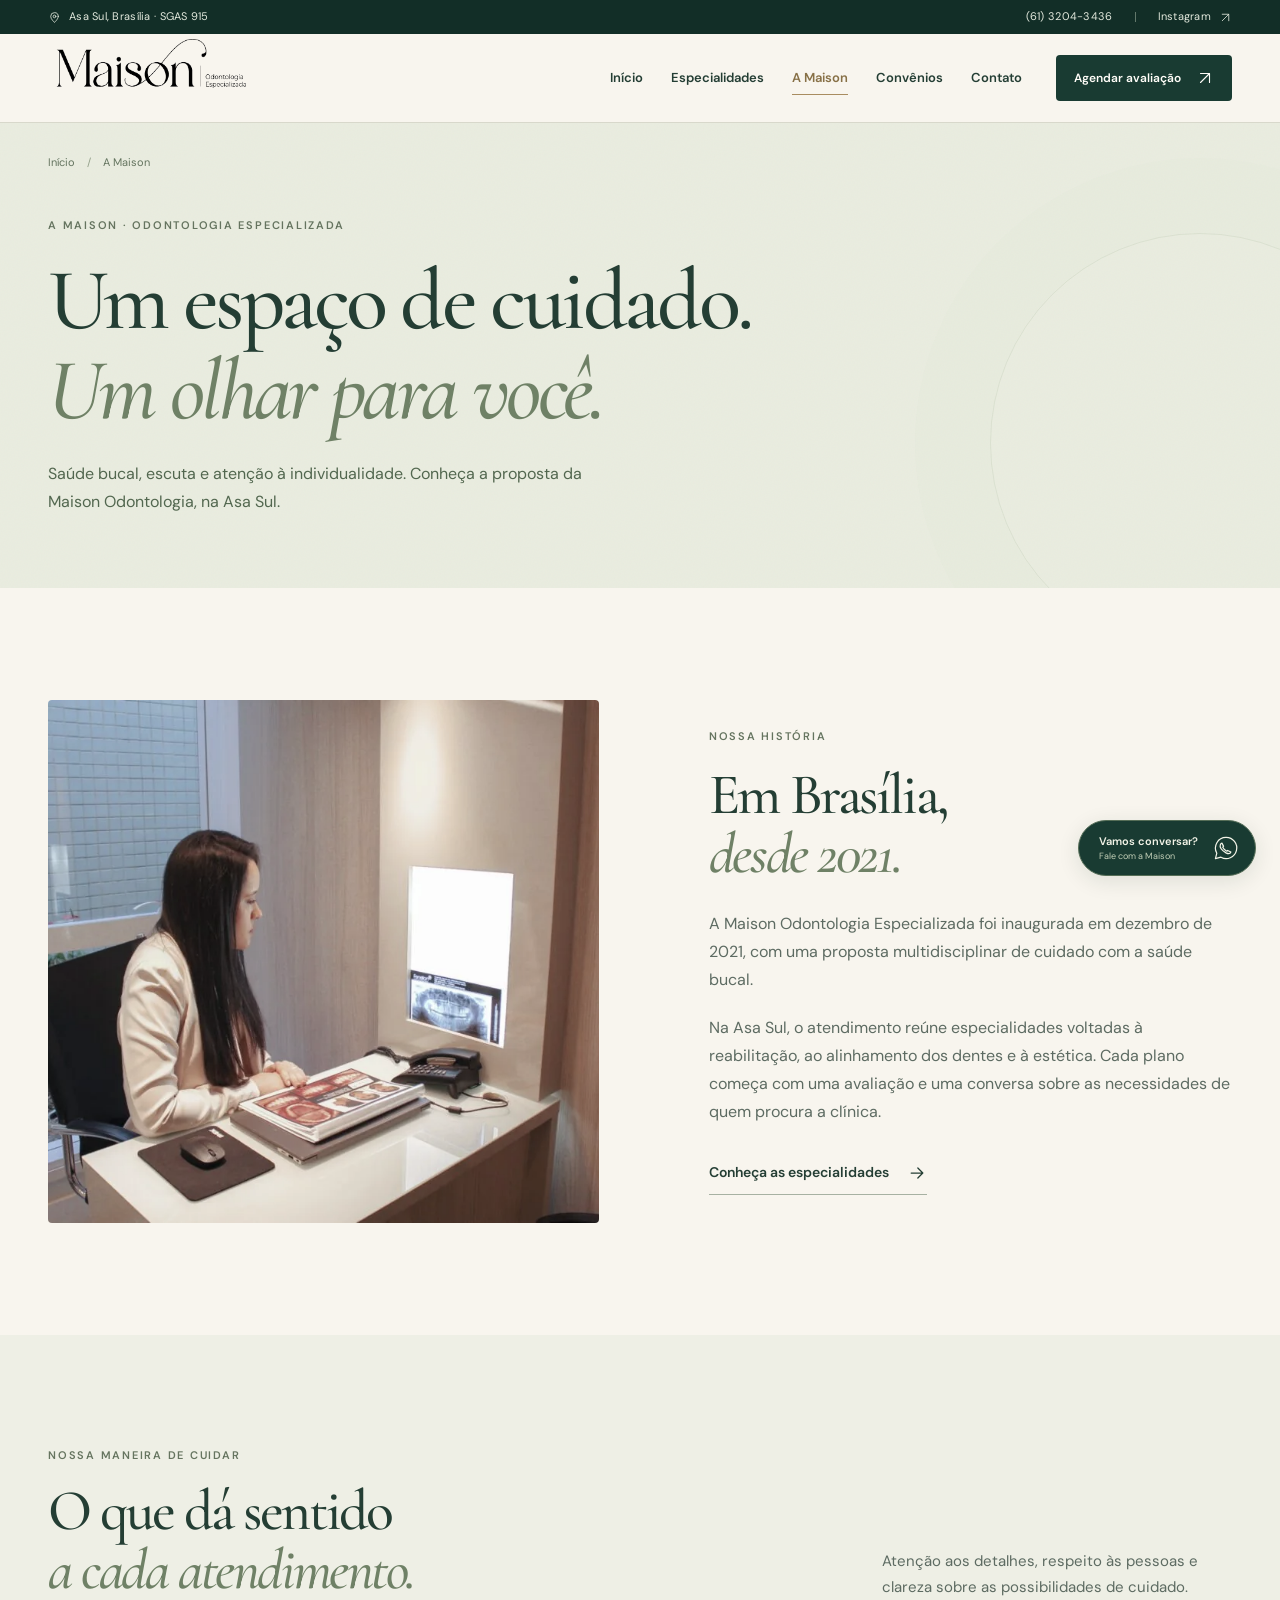
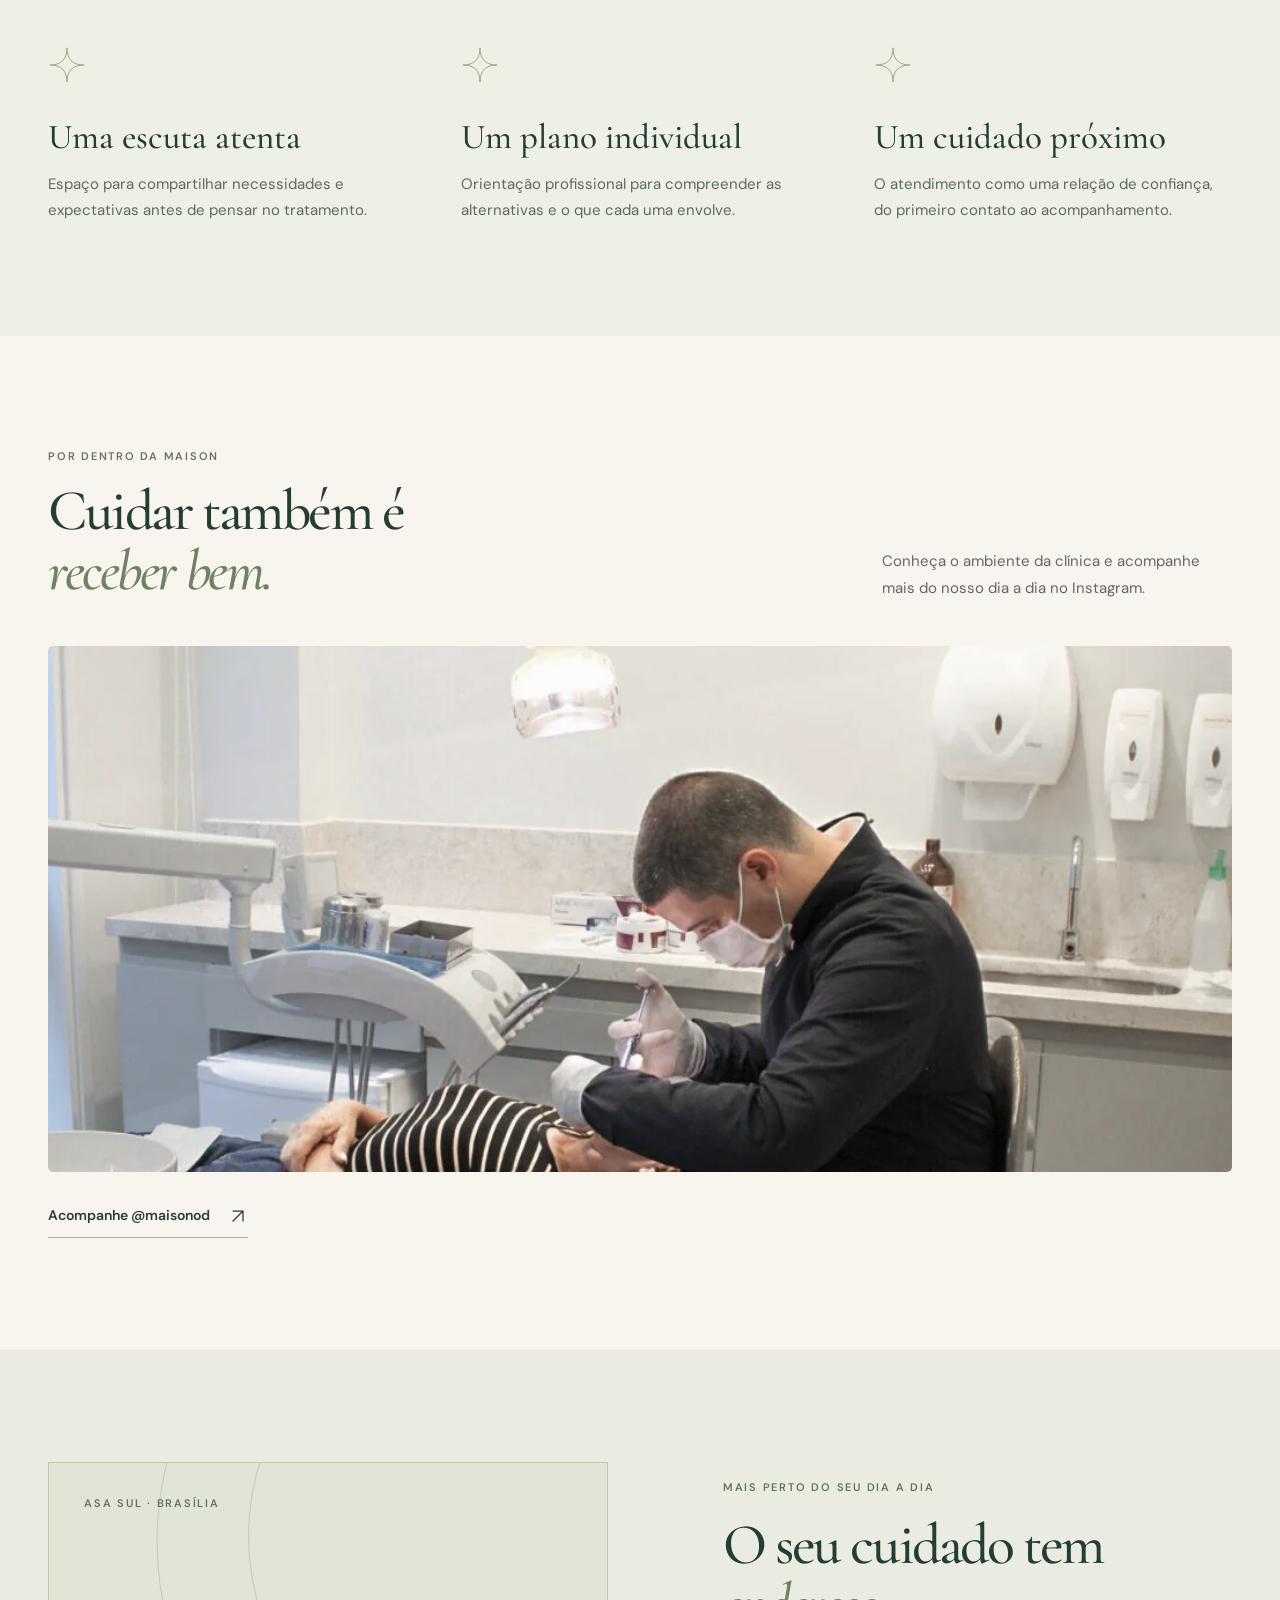
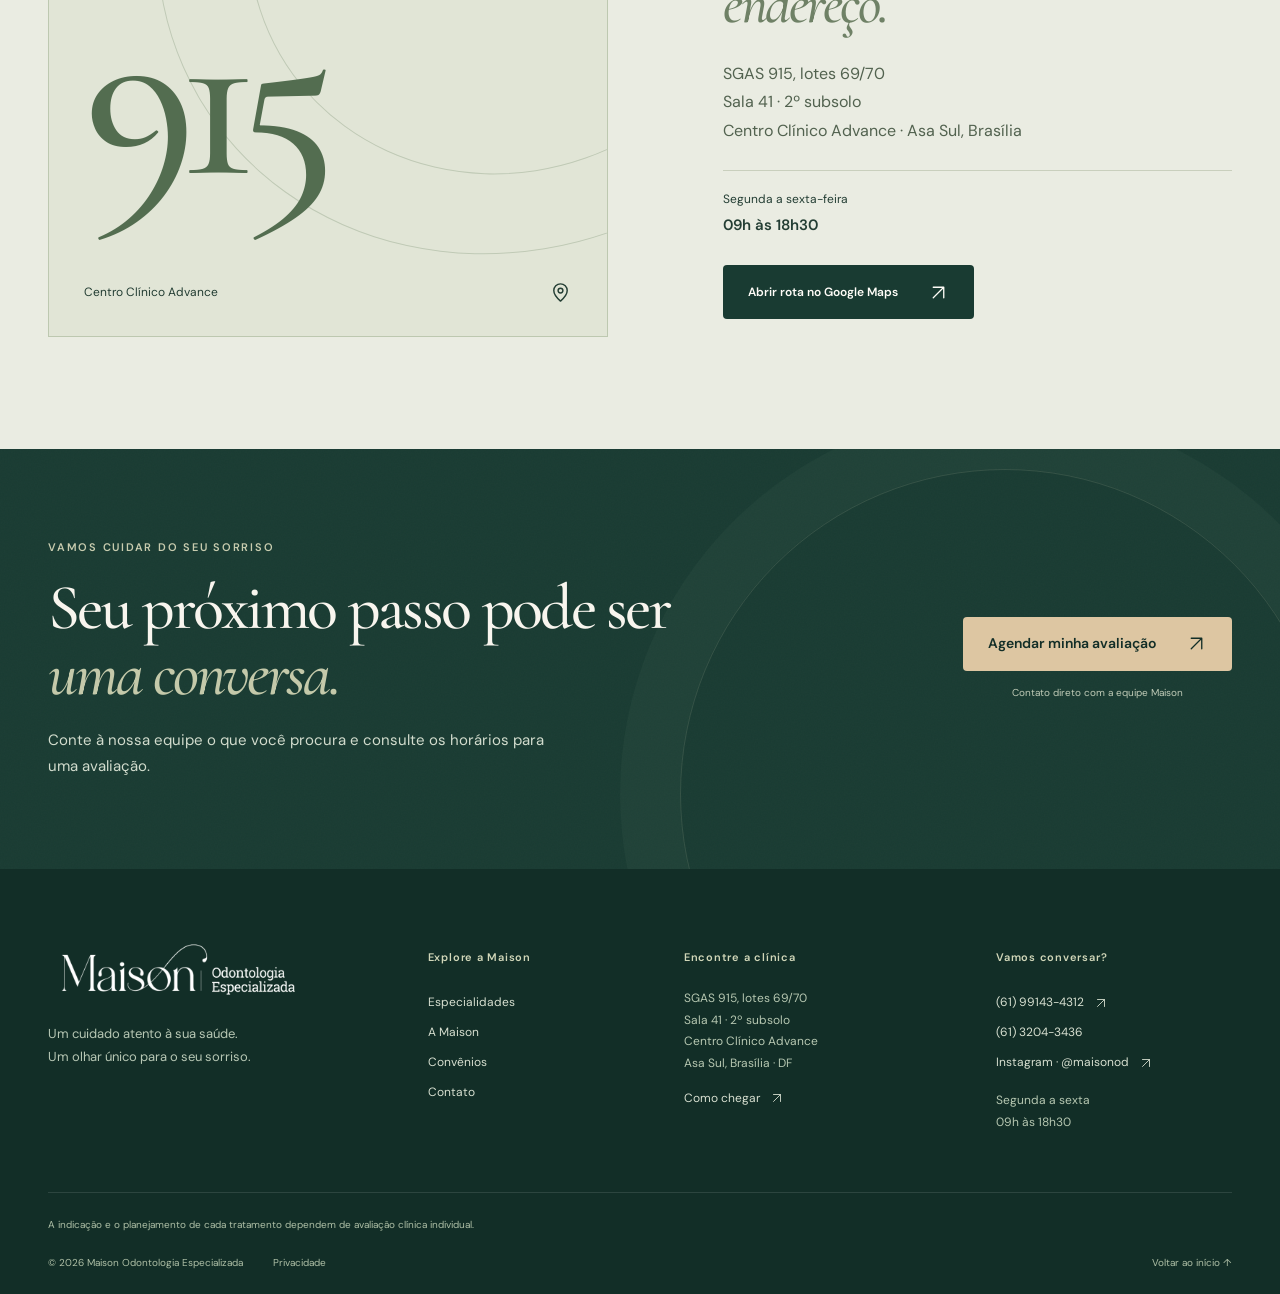
==== commit d146a1fb: "Reformular Maison V4 com marca oficial, fotos locais, 12 páginas e busca local" ====
--- a/a-maison.html
+++ b/a-maison.html
@@ -1,15 +1,7 @@
-<!DOCTYPE html>
-<html lang="pt-BR"><head>
-<meta charset="utf-8"/><meta content="width=device-width,initial-scale=1,viewport-fit=cover" name="viewport"/><meta content="#27332c" name="theme-color"/>
-<title>Quem somos | Maison Odontologia Especializada</title><meta content="Conheça a Maison Odontologia, sua história em Brasília desde 2021 e a proposta de cuidado acolhedor." name="description"/><meta content="noindex,nofollow" name="robots"/>
-<meta content="website" property="og:type"/><meta content="pt_BR" property="og:locale"/><meta content="Maison Odontologia Especializada" property="og:site_name"/><meta content="Quem somos | Maison Odontologia Especializada" property="og:title"/><meta content="Conheça a Maison Odontologia, sua história em Brasília desde 2021 e a proposta de cuidado acolhedor." property="og:description"/><meta content="assets/img/og-maison.jpg" property="og:image"/>
-<link href="assets/img/favicon.svg" rel="icon" type="image/svg+xml"/><link href="https://fonts.googleapis.com" rel="preconnect"/><link crossorigin="" href="https://fonts.gstatic.com" rel="preconnect"/><link href="https://fonts.googleapis.com/css2?family=DM+Sans:wght@400;500;600;700&amp;family=Cormorant+Garamond:ital,wght@0,400;0,500;0,600;1,400;1,500;1,600&amp;display=swap" rel="stylesheet"/><link href="assets/css/site.css" rel="stylesheet"/>
-<script type="application/ld+json">{"@context": "https://schema.org", "@type": "Dentist", "name": "Maison Odontologia Especializada", "url": "https://maisonodonto.com.br/", "telephone": "+55 61 99143-4312", "email": "atendimento@maisonodonto.com", "address": {"@type": "PostalAddress", "streetAddress": "SGAS 915, lotes 69/70, sala 41, 2º subsolo, Centro Clínico Advance", "addressLocality": "Brasília", "addressRegion": "DF", "postalCode": "70390-150", "addressCountry": "BR"}, "sameAs": ["https://www.instagram.com/maisonod/"], "openingHoursSpecification": [{"@type": "OpeningHoursSpecification", "dayOfWeek": ["Monday", "Tuesday", "Wednesday", "Thursday", "Friday"], "opens": "09:00", "closes": "18:30"}]}</script><link href="assets/css/experience-v3.css" rel="stylesheet"/></head><body class="page-sobre"><a class="skip-link" href="#conteudo">Ir para o conteúdo</a><div class="topline"><div class="wrap topline-inner"><span><span aria-hidden="true" class="topline-star">✳</span> Odontologia especializada · Brasília, Asa Sul</span><div class="topline-right"><span>Seg–Sex · 09h às 18h30</span><a aria-label="Instagram da Maison Odontologia" href="https://www.instagram.com/maisonod/" rel="noopener noreferrer" target="_blank">Instagram ↗</a></div></div></div>
-<header class="site-header" id="topo"><div class="wrap header-grid"><a aria-label="Maison Odontologia - voltar ao início" class="brand" href="index.html"><span class="brand-text">Maison<span class="brand-dot">.</span></span><span class="brand-caption">ODONTOLOGIA ESPECIALIZADA</span></a>
-<nav aria-label="Menu principal" class="nav" id="menu-principal"><a href="index.html">Início</a><a href="especialidades.html">Especialidades</a><a aria-current="page" class="active" href="a-maison.html">Quem somos</a><a href="convenios.html">Convênios</a><a href="contato.html">Contato</a><a class="nav-instagram" href="https://www.instagram.com/maisonod/" rel="noopener noreferrer" target="_blank">Instagram ↗</a><a class="btn btn-nav" href="https://wa.me/5561991434312?text=Ol%C3%A1%2C%20Maison%21%20Gostaria%20de%20agendar%20uma%20consulta." rel="noopener noreferrer" target="_blank">Agendar avaliação <span aria-hidden="true">↗</span></a></nav>
-<a aria-label="Agendar avaliação via WhatsApp" class="mobile-header-cta" href="https://wa.me/5561991434312?text=Ol%C3%A1%2C%20Maison%21%20Gostaria%20de%20agendar%20uma%20avalia%C3%A7%C3%A3o." rel="noopener noreferrer" target="_blank">Agendar</a><button aria-controls="menu-principal" aria-expanded="false" aria-label="Abrir menu" class="menu-toggle" type="button"><span></span><span></span><span></span></button></div></header><main id="conteudo"><section class="inner-hero"><div class="wrap"><span class="eyebrow eyebrow-light">QUEM SOMOS / NOSSA ESSÊNCIA</span><h1>Um jeito mais humano de <em>cuidar.</em></h1><p>Desde 2021, a Maison reúne atendimento especializado e um ambiente pensado para acolher cada paciente com atenção.</p><span aria-hidden="true" class="cover-watermark">MAISON</span></div></section><section class="section"><div class="wrap about-grid"><div class="about-photo"><img alt="Ambiente de consulta da Maison Odontologia" loading="lazy" src="https://maisonodonto.com.br/wp-content/uploads/2022/10/EACC67C9-97B2-46AC-8D5F-5E8CB44F33D6-1024x683.jpeg.webp"/><div class="about-photo-label">MAISON ODONTOLOGIA · BRASÍLIA</div></div><div class="about-text"><span class="eyebrow">NOSSA HISTÓRIA</span><h2>Cuidado, conforto e <em>proximidade.</em></h2><p>A Maison Odontologia Especializada foi inaugurada em dezembro de 2021, em Brasília, com uma proposta de atendimento odontológico multidisciplinar em um espaço aconchegante.</p><p>A clínica apresenta como áreas de destaque a implantodontia, inclusive com sedação consciente conforme informação de seu site institucional, a reabilitação oral e a estética bucal. Cada tratamento depende de avaliação individual.</p><p>Mais do que uma sequência de procedimentos, buscamos oferecer uma experiência construída com escuta, respeito e clareza.</p><div class="about-since">2021 <span>O início da nossa trajetória na Asa Sul</span></div><a class="btn btn-dark" href="https://wa.me/5561991434312?text=Ol%C3%A1%2C%20Maison%21%20Gostaria%20de%20agendar%20uma%20consulta." rel="noopener noreferrer" target="_blank">Agendar uma consulta <span aria-hidden="true">↗</span></a></div></div></section><section class="section pillars"><div class="wrap"><div class="section-heading"><div><span class="eyebrow">O QUE NOS MOVE</span><h2>Um cuidado que considera <em>cada detalhe.</em></h2></div></div><div class="pillar-grid"><article><span>01</span><h3>Acolhimento</h3><p>Respeito à história e ao tempo de cada pessoa desde o primeiro contato.</p></article><article><span>02</span><h3>Clareza</h3><p>Orientações acessíveis, com espaço para perguntas e decisões informadas.</p></article><article><span>03</span><h3>Individualidade</h3><p>Planejamento compatível com os objetivos e condições clínicas de cada paciente.</p></article></div></div></section><section class="section inner-gallery"><div class="wrap"><span class="eyebrow">A MAISON POR DENTRO</span><div class="gallery-two"><img alt="Atendimento odontológico no consultório Maison" loading="lazy" src="https://maisonodonto.com.br/wp-content/uploads/2022/10/Maison-Odontologia-Especializada-1-e1665771842237-1024x686.jpeg.webp"/><img alt="Ambiente de consulta da Maison" loading="lazy" src="https://maisonodonto.com.br/wp-content/uploads/2022/10/EACC67C9-97B2-46AC-8D5F-5E8CB44F33D6-1024x683.jpeg.webp"/></div><p>Fotografias publicadas no site institucional da própria clínica.</p></div></section></main><footer class="footer"><div class="wrap"><div class="footer-top"><div class="footer-identity"><a aria-label="Maison Odontologia - início" class="brand brand-invert" href="index.html"><span class="brand-text">Maison<span class="brand-dot">.</span></span><span class="brand-caption">ODONTOLOGIA ESPECIALIZADA</span></a><p>Odontologia com atenção aos detalhes e respeito à singularidade de cada pessoa. Um espaço de cuidado na Asa Sul, em Brasília.</p><a class="footer-social" href="https://www.instagram.com/maisonod/" rel="noopener noreferrer" target="_blank">Instagram · @maisonod <span>↗</span></a></div>
-<div class="footer-col"><h3>Explore</h3><a href="index.html">Início</a><a href="especialidades.html">Especialidades</a><a href="a-maison.html">Quem somos</a><a href="convenios.html">Convênios</a><a href="contato.html">Contato</a></div>
-<div class="footer-col"><h3>Visite a Maison</h3><p>SGAS 915, lotes 69/70<br/>Sala 41 · 2º subsolo<br/>Centro Clínico Advance<br/>Asa Sul · Brasília / DF</p><a href="https://www.google.com/maps/search/?api=1&amp;query=SGAS+915+Lote+69%2F70+Centro+Clinico+Advance+Brasilia" rel="noopener noreferrer" target="_blank">Como chegar ↗</a></div>
-<div class="footer-col"><h3>Atendimento</h3><a href="https://wa.me/5561991434312?text=Ol%C3%A1%2C%20Maison%21%20Gostaria%20de%20agendar%20uma%20consulta." rel="noopener noreferrer" target="_blank">WhatsApp (61) 99143-4312 ↗</a><a href="tel:+556132043436">Fixo (61) 3204-3436</a><p>Segunda a sexta-feira<br/>09h às 18h30</p></div></div>
-<div class="footer-legal">Protótipo para homologação: registros CRO-DF da clínica e do responsável técnico pendentes de conferência. Horário, convênios e direitos de uso das fotografias também devem ser validados antes da publicação.</div><div class="footer-bottom"><span>© 2026 Maison Odontologia Especializada. Todos os direitos reservados.</span><a href="privacidade.html">Privacidade</a><span>Conceito digital V2</span></div></div></footer>
-<div aria-label="Atendimento Maison por WhatsApp" class="wa-box"><a aria-label="Conversar com a Maison pelo WhatsApp" class="wa-fab" href="https://wa.me/5561991434312?text=Ol%C3%A1%2C%20Maison%21%20Gostaria%20de%20agendar%20uma%20avalia%C3%A7%C3%A3o." rel="noopener noreferrer" target="_blank"><svg aria-hidden="true" height="25" viewbox="0 0 32 32" width="25"><path d="M16 3a13 13 0 0 0-11.3 19.4L3 29l6.8-1.7A13 13 0 1 0 16 3Z" fill="none" stroke="currentColor" stroke-linejoin="round" stroke-width="2.3"></path><path d="M10.5 10.8c.7-1.5 1.4-1.6 2.1-.2l1.1 2.3c.2.5.1.8-.4 1.2-.7.6-.7.9-.1 1.8a10 10 0 0 0 3.3 3c.9.5 1.1.3 1.7-.4.5-.6.8-.6 1.3-.3l2.4 1.1c1.4.7 1.2 1.5.3 2.3-1 .9-2.3 1.2-4 .6-5.2-1.9-8.7-5.7-9.2-9-.1-.9.2-1.7 1.5-2.4Z" fill="currentColor"></path></svg></a></div><aside aria-label="Agendamento pelo WhatsApp" class="mobile-action-bar"><a class="mobile-action-primary" href="https://wa.me/5561991434312?text=Ol%C3%A1%2C%20Maison%21%20Gostaria%20de%20agendar%20uma%20avalia%C3%A7%C3%A3o." rel="noopener noreferrer" target="_blank"><span class="mobile-action-icon">✳</span><span class="mobile-action-copy">Agendar pelo WhatsApp<small>Atendimento direto com a Maison</small></span><span aria-hidden="true" class="mobile-action-arrow">↗</span></a></aside><script defer="" src="assets/js/site.js"></script><script defer="True" src="assets/js/experience-v3.js"></script></body></html>+<!doctype html>
+<html lang="pt-BR"><head><meta charset="utf-8"><meta name="viewport" content="width=device-width,initial-scale=1,viewport-fit=cover"><meta name="theme-color" content="#183b31"><title>Maison Odontologia | Clínica na Asa Sul, Brasília</title><meta name="description" content="Conheça a Maison Odontologia Especializada. Desde 2021 na Asa Sul, Brasília, com atendimento multidisciplinar e planejamento individual."><meta name="robots" content="noindex,nofollow"><link rel="canonical" href="https://cornflowerblue-reindeer-259674.hostingersite.com/a-maison.html"><meta property="og:type" content="website"><meta property="og:locale" content="pt_BR"><meta property="og:site_name" content="Maison Odontologia Especializada"><meta property="og:title" content="Maison Odontologia | Clínica na Asa Sul, Brasília"><meta property="og:description" content="Conheça a Maison Odontologia Especializada. Desde 2021 na Asa Sul, Brasília, com atendimento multidisciplinar e planejamento individual."><meta property="og:url" content="https://cornflowerblue-reindeer-259674.hostingersite.com/a-maison.html"><meta property="og:image" content="https://cornflowerblue-reindeer-259674.hostingersite.com/assets/img/og-maison.jpg"><meta name="twitter:card" content="summary_large_image"><link rel="icon" href="assets/img/favicon.svg" type="image/svg+xml"><link rel="preload" href="assets/fonts/dm-sans-normal-400.woff2" as="font" type="font/woff2" crossorigin><link rel="preload" href="assets/fonts/cormorant-normal-500.woff2" as="font" type="font/woff2" crossorigin><link rel="stylesheet" href="assets/css/maison.css?v=maison-v4-1"><script type="application/ld+json">{"@context": "https://schema.org", "@graph": [{"@type": "Dentist", "@id": "https://cornflowerblue-reindeer-259674.hostingersite.com/#clinica", "name": "Maison Odontologia Especializada", "url": "https://cornflowerblue-reindeer-259674.hostingersite.com/", "telephone": "+55 61 99143-4312", "image": "https://cornflowerblue-reindeer-259674.hostingersite.com/assets/img/consultorio-1024.webp", "address": {"@type": "PostalAddress", "streetAddress": "SGAS 915, lotes 69/70, sala 41, 2º subsolo, Centro Clínico Advance", "addressLocality": "Brasília", "addressRegion": "DF", "postalCode": "70390-150", "addressCountry": "BR"}, "sameAs": ["https://www.instagram.com/maisonod/"]}, {"@type": "BreadcrumbList", "itemListElement": [{"@type": "ListItem", "position": 1, "name": "Início", "item": "https://cornflowerblue-reindeer-259674.hostingersite.com/"}, {"@type": "ListItem", "position": 2, "name": "Maison Odontologia", "item": "https://cornflowerblue-reindeer-259674.hostingersite.com/a-maison.html"}]}]}</script></head><body id="topo" class="inner-page"><a class="skip-link" href="#conteudo">Ir para o conteúdo</a>
+<div class="topbar"><div class="container topbar-inner"><span><svg class="icon" viewBox="0 0 24 24" fill="none" aria-hidden="true"><path d="M19 10c0 5-7 11-7 11S5 15 5 10a7 7 0 1 1 14 0Z"/><circle cx="12" cy="10" r="2.5"/></svg> Asa Sul, Brasília · SGAS 915</span><div><a href="tel:+556132043436">(61) 3204-3436</a><span class="topbar-line"></span><a href="https://www.instagram.com/maisonod/" target="_blank" rel="noopener noreferrer">Instagram <svg class="icon" viewBox="0 0 24 24" fill="none" aria-hidden="true"><path d="M6 18 18 6M6 6h12v12"/></svg></a></div></div></div>
+<header class="header"><div class="container header-inner"><a class="brand" href="index.html" aria-label="Maison Odontologia — início"><img src="assets/img/logo-maison.webp" alt="Maison Odontologia Especializada" width="650" height="255"></a><nav class="desktop-nav" aria-label="Menu principal"><a href="index.html">Início</a><a href="especialidades.html">Especialidades</a><a href="a-maison.html" aria-current="page">A Maison</a><a href="convenios.html">Convênios</a><a href="contato.html">Contato</a></nav><a class="button button-dark header-cta" href="https://wa.me/5561991434312?text=Ol%C3%A1%2C%20Maison%21%20Gostaria%20de%20agendar%20uma%20avalia%C3%A7%C3%A3o." target="_blank" rel="noopener noreferrer"><span class="desktop-label">Agendar avaliação</span><span class="mobile-label">Agendar</span><svg class="icon" viewBox="0 0 24 24" fill="none" aria-hidden="true"><path d="M6 18 18 6M6 6h12v12"/></svg></a>
+<details class="mobile-menu"><summary aria-label="Abrir ou fechar menu"><span></span><span></span><span></span></summary><div class="mobile-panel"><span class="eyebrow">Bem-vindo à Maison</span><nav aria-label="Menu do celular"><a href="index.html">Início</a><a href="especialidades.html">Especialidades</a><a href="a-maison.html" aria-current="page">A Maison</a><a href="convenios.html">Convênios</a><a href="contato.html">Contato</a></nav><a class="button button-dark " href="https://wa.me/5561991434312?text=Ol%C3%A1%2C%20Maison%21%20Gostaria%20de%20agendar%20uma%20avalia%C3%A7%C3%A3o." target="_blank" rel="noopener noreferrer">Agendar pelo WhatsApp<svg class="icon" viewBox="0 0 24 24" fill="none" aria-hidden="true"><path d="M6 18 18 6M6 6h12v12"/></svg></a><a class="mobile-social" href="https://www.instagram.com/maisonod/" target="_blank" rel="noopener noreferrer">@maisonod <svg class="icon" viewBox="0 0 24 24" fill="none" aria-hidden="true"><path d="M6 18 18 6M6 6h12v12"/></svg></a><p>SGAS 915 · Centro Clínico Advance<br>Asa Sul, Brasília</p></div></details></div></header><main id="conteudo" tabindex="-1"><section class="page-hero texture"><div class="container"><div class="breadcrumb"><a href="index.html">Início</a><span>/</span>A Maison</div><span class="eyebrow">A MAISON · ODONTOLOGIA ESPECIALIZADA</span><h1>Um espaço de cuidado.<br><em>Um olhar para você.</em></h1><p>Saúde bucal, escuta e atenção à individualidade. Conheça a proposta da Maison Odontologia, na Asa Sul.</p></div><span class="page-hero-line" aria-hidden="true"></span></section><section class="section"><div class="container about-grid"><picture class="about-photo"><source srcset="assets/img/consultorio-600.webp 600w, assets/img/consultorio-1024.webp 1024w" sizes="(max-width: 720px) 100vw, 50vw" type="image/webp"><img src="assets/img/consultorio-1024.webp" alt="Profissional no ambiente de consulta da Maison Odontologia" width="1024" height="683" loading="lazy" decoding="async"></picture><div><span class="eyebrow">NOSSA HISTÓRIA</span><h2>Em Brasília,<br><em>desde 2021.</em></h2><p>A Maison Odontologia Especializada foi inaugurada em dezembro de 2021, com uma proposta multidisciplinar de cuidado com a saúde bucal.</p><p>Na Asa Sul, o atendimento reúne especialidades voltadas à reabilitação, ao alinhamento dos dentes e à estética. Cada plano começa com uma avaliação e uma conversa sobre as necessidades de quem procura a clínica.</p><a class="text-link" href="especialidades.html">Conheça as especialidades <svg class="icon" viewBox="0 0 24 24" fill="none" aria-hidden="true"><path d="M5 12h14m-6-6 6 6-6 6"/></svg></a></div></div></section><section class="section values-section"><div class="container"><div class="section-head"><div><span class="eyebrow">NOSSA MANEIRA DE CUIDAR</span><h2>O que dá sentido<br><em>a cada atendimento.</em></h2></div><p>Atenção aos detalhes, respeito às pessoas e clareza sobre as possibilidades de cuidado.</p></div><div class="value-grid"><article><svg class="star" viewBox="0 0 40 40" fill="none" aria-hidden="true"><path d="M20 2c0 12-6 18-18 18 12 0 18 6 18 18 0-12 6-18 18-18-12 0-18-6-18-18Z" stroke="currentColor"/></svg><h3>Uma escuta atenta</h3><p>Espaço para compartilhar necessidades e expectativas antes de pensar no tratamento.</p></article><article><svg class="star" viewBox="0 0 40 40" fill="none" aria-hidden="true"><path d="M20 2c0 12-6 18-18 18 12 0 18 6 18 18 0-12 6-18 18-18-12 0-18-6-18-18Z" stroke="currentColor"/></svg><h3>Um plano individual</h3><p>Orientação profissional para compreender as alternativas e o que cada uma envolve.</p></article><article><svg class="star" viewBox="0 0 40 40" fill="none" aria-hidden="true"><path d="M20 2c0 12-6 18-18 18 12 0 18 6 18 18 0-12 6-18 18-18-12 0-18-6-18-18Z" stroke="currentColor"/></svg><h3>Um cuidado próximo</h3><p>O atendimento como uma relação de confiança, do primeiro contato ao acompanhamento.</p></article></div></div></section><section class="section photo-section"><div class="container"><div class="section-head"><div><span class="eyebrow">POR DENTRO DA MAISON</span><h2>Cuidar também é<br><em>receber bem.</em></h2></div><p>Conheça o ambiente da clínica e acompanhe mais do nosso dia a dia no Instagram.</p></div><picture class="wide-photo"><source srcset="assets/img/atendimento-600.webp 600w, assets/img/atendimento-1024.webp 1024w" sizes="(max-width: 720px) 100vw, 50vw" type="image/webp"><img src="assets/img/atendimento-1024.webp" alt="Atendimento odontológico em um dos consultórios da Maison" width="1024" height="686" loading="lazy" decoding="async"></picture><a class="text-link photo-social-link" href="https://www.instagram.com/maisonod/" target="_blank" rel="noopener noreferrer">Acompanhe @maisonod <svg class="icon" viewBox="0 0 24 24" fill="none" aria-hidden="true"><path d="M6 18 18 6M6 6h12v12"/></svg></a></div></section><section class="section location-section" id="localizacao"><div class="container location-layout"><div class="address-art"><span class="eyebrow">ASA SUL · BRASÍLIA</span><span class="address-number" aria-hidden="true">915</span><span class="address-art-bottom">Centro Clínico Advance <svg class="icon" viewBox="0 0 24 24" fill="none" aria-hidden="true"><path d="M19 10c0 5-7 11-7 11S5 15 5 10a7 7 0 1 1 14 0Z"/><circle cx="12" cy="10" r="2.5"/></svg></span></div><div class="location-copy"><span class="eyebrow">MAIS PERTO DO SEU DIA A DIA</span><h2>O seu cuidado tem<br><em>endereço.</em></h2><p>SGAS 915, lotes 69/70<br>Sala 41 · 2º subsolo<br>Centro Clínico Advance · Asa Sul, Brasília</p><div class="location-hours"><span>Segunda a sexta-feira</span><strong>09h às 18h30</strong></div><a class="button button-dark" href="https://www.google.com/maps/search/?api=1&query=Maison%20Odontologia%20SGAS%20915%20lote%2069/70%20sala%2041%20Centro%20Cl%C3%ADnico%20Advance%20Bras%C3%ADlia" target="_blank" rel="noopener noreferrer">Abrir rota no Google Maps <svg class="icon" viewBox="0 0 24 24" fill="none" aria-hidden="true"><path d="M6 18 18 6M6 6h12v12"/></svg></a></div></div></section><section class="cta-section texture"><div class="container cta-inner"><div><span class="eyebrow">VAMOS CUIDAR DO SEU SORRISO</span><h2>Seu próximo passo pode ser <em>uma conversa.</em></h2><p>Conte à nossa equipe o que você procura e consulte os horários para uma avaliação.</p></div><div><a class="button button-sand " href="https://wa.me/5561991434312?text=Ol%C3%A1%2C%20Maison%21%20Gostaria%20de%20agendar%20uma%20avalia%C3%A7%C3%A3o." target="_blank" rel="noopener noreferrer">Agendar minha avaliação<svg class="icon" viewBox="0 0 24 24" fill="none" aria-hidden="true"><path d="M6 18 18 6M6 6h12v12"/></svg></a><span class="cta-caption">Contato direto com a equipe Maison</span></div></div></section></main><footer class="footer"><div class="container"><div class="footer-top"><div class="footer-brand"><a href="index.html"><img src="assets/img/logo-maison-claro.webp" alt="Maison Odontologia Especializada" width="720" height="164" loading="lazy"></a><p>Um cuidado atento à sua saúde.<br>Um olhar único para o seu sorriso.</p></div><div><h2>Explore a Maison</h2><a href="especialidades.html">Especialidades</a><a href="a-maison.html">A Maison</a><a href="convenios.html">Convênios</a><a href="contato.html">Contato</a></div><div><h2>Encontre a clínica</h2><p>SGAS 915, lotes 69/70<br>Sala 41 · 2º subsolo<br>Centro Clínico Advance<br>Asa Sul, Brasília · DF</p><a href="https://www.google.com/maps/search/?api=1&query=Maison%20Odontologia%20SGAS%20915%20lote%2069/70%20sala%2041%20Centro%20Cl%C3%ADnico%20Advance%20Bras%C3%ADlia" target="_blank" rel="noopener noreferrer">Como chegar <svg class="icon" viewBox="0 0 24 24" fill="none" aria-hidden="true"><path d="M6 18 18 6M6 6h12v12"/></svg></a></div><div><h2>Vamos conversar?</h2><a href="https://wa.me/5561991434312?text=Ol%C3%A1%2C%20Maison%21%20Gostaria%20de%20agendar%20uma%20avalia%C3%A7%C3%A3o." target="_blank" rel="noopener noreferrer">(61) 99143-4312 <svg class="icon" viewBox="0 0 24 24" fill="none" aria-hidden="true"><path d="M6 18 18 6M6 6h12v12"/></svg></a><a href="tel:+556132043436">(61) 3204-3436</a><a href="https://www.instagram.com/maisonod/" target="_blank" rel="noopener noreferrer">Instagram · @maisonod <svg class="icon" viewBox="0 0 24 24" fill="none" aria-hidden="true"><path d="M6 18 18 6M6 6h12v12"/></svg></a><p>Segunda a sexta<br>09h às 18h30</p></div></div><div class="footer-note">A indicação e o planejamento de cada tratamento dependem de avaliação clínica individual.</div><div class="footer-bottom"><span>© 2026 Maison Odontologia Especializada</span><a href="privacidade.html">Privacidade</a><a href="#topo">Voltar ao início ↑</a></div></div></footer>
+<a class="whatsapp-float" href="https://wa.me/5561991434312?text=Ol%C3%A1%2C%20Maison%21%20Gostaria%20de%20agendar%20uma%20avalia%C3%A7%C3%A3o." target="_blank" rel="noopener noreferrer" aria-label="Falar com a Maison pelo WhatsApp"><span>Vamos conversar?<small>Fale com a Maison</small></span><svg class="icon" viewBox="0 0 32 32" fill="none" aria-hidden="true"><path d="M16 3a13 13 0 0 0-11.3 19.4L3 29l6.8-1.7A13 13 0 1 0 16 3Z"/><path d="m11 10 2 4-1 1c1 2 3 4 5 5l1-1 4 2c-1 3-4 2-6 1-5-3-8-7-7-10 .4-1 1-2 2-2Z"/></svg></a>
+<div class="mobile-contact"><a href="https://wa.me/5561991434312?text=Ol%C3%A1%2C%20Maison%21%20Gostaria%20de%20agendar%20uma%20avalia%C3%A7%C3%A3o." target="_blank" rel="noopener noreferrer"><svg class="icon" viewBox="0 0 32 32" fill="none" aria-hidden="true"><path d="M16 3a13 13 0 0 0-11.3 19.4L3 29l6.8-1.7A13 13 0 1 0 16 3Z"/><path d="m11 10 2 4-1 1c1 2 3 4 5 5l1-1 4 2c-1 3-4 2-6 1-5-3-8-7-7-10 .4-1 1-2 2-2Z"/></svg><span>Agendar pelo WhatsApp<small>Converse diretamente com a Maison</small></span><svg class="icon" viewBox="0 0 24 24" fill="none" aria-hidden="true"><path d="M6 18 18 6M6 6h12v12"/></svg></a></div><script src="assets/js/maison.js?v=maison-v4-1"></script></body></html>
--- a/assets/css/maison.css
+++ b/assets/css/maison.css
@@ -0,0 +1,34 @@
+@font-face{font-family:'DM Sans';font-style:normal;font-weight:400;font-display:swap;src:url('../fonts/dm-sans-normal-400.woff2') format('woff2')}
+@font-face{font-family:'DM Sans';font-style:normal;font-weight:600 700;font-display:swap;src:url('../fonts/dm-sans-normal-600.woff2') format('woff2')}
+@font-face{font-family:'Cormorant';font-style:normal;font-weight:500;font-display:swap;src:url('../fonts/cormorant-normal-500.woff2') format('woff2')}
+@font-face{font-family:'Cormorant';font-style:italic;font-weight:500;font-display:swap;src:url('../fonts/cormorant-italic-500.woff2') format('woff2')}
+:root{--forest:#193b32;--deep:#122e27;--ink:#243e34;--muted:#5d6b62;--paper:#f8f5ee;--cream:#eee9dc;--sand:#ddc6a2;--gold:#a88c60;--line:#d9d8cb;--serif:'Cormorant',Georgia,serif;--sans:'DM Sans',Arial,sans-serif;--header:88px;--radius:4px}
+*,*::before,*::after{box-sizing:border-box}html{scroll-behavior:smooth;scroll-padding-top:calc(var(--header) + 24px)}body{margin:0;background:var(--paper);color:var(--ink);font:400 16px/1.75 var(--sans);-webkit-font-smoothing:antialiased}button,input{font:inherit}button,a,summary{-webkit-tap-highlight-color:transparent}a{color:inherit;text-decoration:none}button,summary{cursor:pointer}button{color:inherit}img{max-width:100%;height:auto;display:block}picture{display:block}h1,h2,h3,p,figure{margin:0}h1,h2,h3{font-weight:500}h1,h2{font-family:var(--serif);line-height:1.03;letter-spacing:-.042em}h2{font-size:clamp(46px,4.5vw,66px)}h1 em,h2 em{font-weight:500;color:#6f8166}p+p{margin-top:20px}::selection{background:var(--sand);color:var(--deep)}a:focus-visible,summary:focus-visible,button:focus-visible{outline:3px solid #a77e3a;outline-offset:5px}main:focus{outline:none}.container{width:min(1240px,calc(100% - 96px));margin-inline:auto}.section{padding:112px 0}.icon{width:23px;height:23px;stroke:currentColor;stroke-width:1.5;stroke-linecap:round;stroke-linejoin:round;flex:none}.star{width:38px;height:38px;flex:none;stroke-width:1}.eyebrow{display:block;font:600 11px/1.6 var(--sans);letter-spacing:.16em;text-transform:uppercase;color:#65745f}.texture{position:relative;isolation:isolate}.texture:before{content:'';position:absolute;inset:0;z-index:-1;pointer-events:none;opacity:.18;background:url("data:image/svg+xml,%3Csvg xmlns='http://www.w3.org/2000/svg' width='180' height='180'%3E%3Cfilter id='grain'%3E%3CfeTurbulence type='fractalNoise' baseFrequency='.7' numOctaves='3' stitchTiles='stitch'/%3E%3C/filter%3E%3Crect width='100%25' height='100%25' opacity='.15' filter='url(%23grain)'/%3E%3C/svg%3E")}.text-link{font-size:14px;line-height:1.5;font-weight:600;display:inline-flex;gap:18px;align-items:center;min-height:44px;border-bottom:1px solid #a7b1a2;padding:9px 0;transition:gap .2s}.text-link:hover{gap:26px}.text-link .icon{width:20px;height:20px}.button{min-height:54px;border:1px solid transparent;display:inline-flex;align-items:center;justify-content:center;gap:30px;padding:15px 24px;border-radius:var(--radius);font:600 14px/1.5 var(--sans);transition:background .2s,transform .2s;max-width:100%}.button:hover{transform:translateY(-2px)}.button .icon{width:21px;height:21px}.button-dark{background:var(--forest);color:#fffdf8}.button-dark:hover{background:#2d5143}.button-sand{background:var(--sand);color:var(--deep)}.button-sand:hover{background:#eddbbe}.small-dot{width:6px;height:6px;border-radius:50%;background:#779066;display:inline-block;margin-right:10px;vertical-align:middle}.sr-only{position:absolute!important;width:1px;height:1px;padding:0;overflow:hidden;clip:rect(0,0,0,0);white-space:nowrap;border:0}.skip-link{position:fixed;top:-100px;left:20px;background:white;z-index:9999;padding:12px 20px}.skip-link:focus{top:10px}
+/* Navigation: native details remains usable without JavaScript. */
+.topbar{background:var(--deep);color:#e3e9dd;font-size:11px;letter-spacing:.025em}.topbar-inner{min-height:34px;display:flex;justify-content:space-between;align-items:center}.topbar-inner>span,.topbar-inner>div,.topbar a{display:flex;align-items:center;gap:8px}.topbar-inner>div{gap:22px}.topbar .icon{width:13px;height:13px}.topbar-line{height:10px;width:1px;background:#62786b}.header{position:sticky;top:0;z-index:500;background:rgba(248,245,238,.97);backdrop-filter:blur(15px);-webkit-backdrop-filter:blur(15px);border-bottom:1px solid #d8d8cb}.header-inner{height:var(--header);display:flex;align-items:center;gap:34px;justify-content:space-between}.brand{display:block;width:214px;flex:none}.brand img{width:214px;height:78px;object-fit:contain}.desktop-nav{display:flex;gap:28px;align-items:center;margin-left:auto}.desktop-nav a{font-size:13px;font-weight:600;position:relative;min-height:44px;display:flex;align-items:center}.desktop-nav a:after{content:'';position:absolute;left:0;right:0;bottom:5px;height:1px;background:var(--gold);transform:scaleX(0);transform-origin:left;transition:transform .25s}.desktop-nav a:hover:after,.desktop-nav a[aria-current]:after{transform:scaleX(1)}.desktop-nav a[aria-current]{color:#877046}.header-cta{min-height:46px;font-size:12px;padding:10px 17px;gap:15px}.header-cta .icon{width:18px;height:18px}.mobile-menu{display:none}
+/* Home */
+.hero{padding:54px 0 48px;background:radial-gradient(ellipse at 95% 100%,#e3e6d9,transparent 55%),var(--paper);overflow:hidden}.hero-grid{display:grid;grid-template-columns:1.1fr 1fr;gap:70px;align-items:center}.hero-copy{padding:20px 0}.hero-eyebrow{font-size:10px;letter-spacing:.16em}.hero h1{font-size:clamp(72px,7.6vw,112px);line-height:.98;margin:23px 0 25px;letter-spacing:-.05em;white-space:nowrap}.hero-copy>p{font-size:16px;max-width:445px;line-height:1.8;color:var(--muted)}.hero-actions{display:flex;align-items:center;gap:25px;margin-top:30px;flex-wrap:wrap}.hero-actions .text-link{font-size:13px}.hero-signature{display:flex;align-items:center;gap:40px;border-top:1px solid var(--line);padding-top:23px;margin-top:37px;max-width:385px}.hero-signature span{font-size:12px;line-height:1.7;color:#687368}.hero-signature strong{font-weight:400;color:var(--ink)}.hero-signature .star{width:35px;height:35px;color:var(--gold);margin-left:auto}.hero-visual{position:relative;padding:0 15px 21px 0}.hero-photo{position:relative;border-radius:220px 220px 4px 4px;overflow:hidden;background:#758879;aspect-ratio:1/1.13}.hero-photo picture,.hero-photo img{height:100%;width:100%;object-fit:cover}.hero-photo img{object-position:51% center;filter:saturate(.77)}.hero-photo:after{content:'';position:absolute;inset:50% 0 0;background:linear-gradient(transparent,#0d2e2580);pointer-events:none}.photo-caption{position:absolute;bottom:25px;left:26px;right:26px;display:flex;justify-content:space-between;z-index:2;font-size:10px;color:white;letter-spacing:.045em}.hero-photo-side{position:absolute;right:-21px;top:28%;writing-mode:vertical-rl;font-size:9px;letter-spacing:.18em;color:#60725c}.hero-seal{position:absolute;bottom:0;left:-39px;display:flex;align-items:center;justify-content:center;flex-direction:column;width:127px;height:127px;border:1px solid #bcc6b1;border-radius:50%;background:#e9eadf;box-shadow:0 0 0 7px var(--paper);transform:rotate(-10deg)}.hero-seal span{font-size:8px;letter-spacing:.11em;line-height:1.5}.hero-seal strong{font:500 43px/1.12 var(--serif);letter-spacing:-.04em}.trust-strip{border-block:1px solid #d8d5c7;background:#f0ede4}.trust-strip .container{display:flex;align-items:center;justify-content:space-between;gap:15px;min-height:74px}.trust-strip span{font-size:12px;font-weight:600}.trust-strip i{width:4px;height:4px;background:#a3ad96;transform:rotate(45deg)}.trust-strip a{font-size:11px;display:flex;align-items:center;gap:13px;color:#787553}.trust-strip .icon{width:18px;height:18px}.section-head{display:flex;justify-content:space-between;align-items:end;gap:65px;margin-bottom:45px}.section-head .eyebrow{margin-bottom:17px}.section-head>p{max-width:350px;font-size:15px;color:var(--muted)}.treatments-grid{display:grid;grid-template-columns:repeat(3,1fr);border-top:1px solid var(--line);border-left:1px solid var(--line)}.treatment-card{border-right:1px solid var(--line);border-bottom:1px solid var(--line);min-width:0;scroll-margin-top:120px}.treatment-card[hidden]{display:none!important}.treatment-card>a{display:flex;flex-direction:column;height:100%;padding:29px 28px 26px;transition:background .25s;position:relative}.treatment-card>a:after{content:'';height:2px;background:#b7a27f;position:absolute;bottom:0;right:28px;left:28px;transform:scaleX(0);transform-origin:left;transition:transform .25s}.treatment-card>a:hover{background:#eeeee3}.treatment-card>a:hover:after{transform:scaleX(1)}.card-top{display:flex;align-items:center;gap:13px;margin-bottom:29px}.treatment-icon{width:33px;height:33px;stroke:currentColor;stroke-width:1.1;stroke-linecap:round;stroke-linejoin:round;flex:none;color:#66836b}.card-top>span{font-size:9px;letter-spacing:.045em;color:#6c7765;line-height:1.4}.card-top .card-number{margin-left:auto;font-size:10px;color:#7f8d7b}.treatment-card h3{font:500 clamp(27px,2.5vw,37px)/1.05 var(--serif);letter-spacing:-.02em;margin-bottom:15px}.treatment-card p{font-size:14px;line-height:1.7;color:var(--muted);margin-bottom:24px;max-width:280px}.card-link{margin-top:auto;display:flex;align-items:center;justify-content:space-between;font-size:11px;font-weight:600;min-height:30px}.card-link .icon{width:18px;height:18px}.section-foot{display:flex;gap:24px;justify-content:center;align-items:center;margin-top:34px;font-size:13px;color:var(--muted)}.section-foot .text-link{font-size:12px}.treatment-filters{display:none;gap:8px;flex-wrap:wrap;margin-bottom:25px}.enhanced .treatment-filters{display:flex}.treatment-filters button{border:1px solid var(--line);background:transparent;font-size:12px;padding:10px 18px;min-height:44px;border-radius:30px;transition:background .2s}.treatment-filters button[aria-pressed=true]{background:var(--forest);color:white;border-color:var(--forest)}
+/* Clinic and visit */
+.maison-story{padding:100px 0;background:var(--forest);color:#eee9dc;overflow:hidden}.story-grid{display:grid;grid-template-columns:.95fr 1fr;gap:100px;align-items:center}.story-visual{position:relative;padding-bottom:28px}.story-visual picture{border-radius:4px;overflow:hidden;aspect-ratio:1/.96}.story-visual img{width:100%;height:100%;object-fit:cover;filter:saturate(.65)}.photo-note{position:absolute;bottom:0;right:-24px;background:var(--sand);color:var(--deep);font:italic 500 27px/1.2 var(--serif);padding:19px 26px}.story-copy .eyebrow{color:#c2c9ad;margin-bottom:21px}.story-copy h2{font-size:clamp(45px,4.2vw,61px);margin-bottom:27px}.story-copy h2 em{color:#c4c9a8}.story-copy p{font-size:15px;color:#d2dbce;max-width:470px}.story-values{display:flex;gap:27px;border-top:1px solid #ffffff27;margin-top:31px;padding-top:23px;font-size:10px;color:#b4c5b2}.story-values b{display:block;font:500 20px/1.4 var(--serif);color:#f2e9d7;margin-top:4px}.story-copy .text-link{margin-top:23px;border-color:#8da184;color:#ede8d9;font-size:12px}.steps-section{background:#f4f1e9}.steps{display:grid;grid-template-columns:repeat(3,1fr);gap:55px;margin-top:55px}.step-number{font:500 43px/1 var(--serif);color:#859778;display:block;padding-bottom:24px;border-bottom:1px solid #c5cdbb;margin-bottom:23px}.steps h3{font-size:18px;font-weight:600;line-height:1.4;margin-bottom:15px}.steps p{font-size:14px;line-height:1.8;color:var(--muted);max-width:280px}.faq-layout{display:grid;grid-template-columns:.9fr 1fr;gap:110px}.faq-layout>div>.eyebrow{margin-bottom:21px}.faq-layout h2{margin-bottom:27px}.faq-layout>div>p{max-width:340px;color:var(--muted);font-size:15px}.faq-layout .text-link{margin-top:22px}.faq-list{border-top:1px solid var(--line)}.faq-list details{border-bottom:1px solid var(--line)}.faq-list summary{display:flex;justify-content:space-between;align-items:center;gap:25px;list-style:none;min-height:85px;padding:20px 0;font-size:16px;line-height:1.5}.faq-list summary::-webkit-details-marker{display:none}.plus{width:13px;height:13px;position:relative;flex:none}.plus:before,.plus:after{content:'';position:absolute;left:0;top:6px;width:13px;height:1px;background:#637c62}.plus:after{transform:rotate(90deg)}details[open] .plus:after{transform:none}.faq-list details p{font-size:15px;color:var(--muted);padding:0 32px 25px 0;line-height:1.8}.location-section{background:#eaece2}.location-layout{display:grid;grid-template-columns:1.1fr 1fr;gap:115px;align-items:center}.address-art{padding:32px 35px;background:#e1e5d6;border:1px solid #bdc8b0;aspect-ratio:1.18;display:flex;flex-direction:column;justify-content:space-between;position:relative;overflow:hidden}.address-art:before,.address-art:after{content:'';position:absolute;width:95%;height:105%;border:1px solid #c0cab6;border-radius:50%;left:35%;top:-40%;transform:rotate(-30deg)}.address-art:after{width:130%;height:140%;left:18%;top:-59%}.address-art .eyebrow,.address-art-bottom{z-index:1}.address-number{font:500 clamp(130px,19vw,270px)/.7 var(--serif);letter-spacing:-.08em;color:#536d50;z-index:1}.address-art-bottom{font-size:12px;display:flex;align-items:center;justify-content:space-between}.location-copy .eyebrow{margin-bottom:19px}.location-copy h2{margin-bottom:25px}.location-copy>p{font-size:16px;color:#52624f;line-height:1.8}.location-hours{display:flex;flex-direction:column;border-top:1px solid #c9cfbd;margin-top:24px;padding-top:18px;gap:2px;font-size:12px}.location-hours strong{font-size:15px;font-weight:600}.location-copy .button{margin-top:27px;font-size:12px}.social-band{background:var(--paper);border-bottom:1px solid var(--line);padding:65px 0}.social-inner{display:flex;align-items:center;justify-content:space-between;gap:40px}.social-inner .eyebrow{margin-bottom:16px}.social-inner h2{font-size:43px}.social-inner>a{display:grid;grid-template-columns:auto 35px;column-gap:26px;border-bottom:1px solid #8b9b7f;padding-bottom:20px}.social-inner>a>span{font:500 60px/1.2 var(--serif);letter-spacing:-.04em}.social-inner>a>.icon{align-self:center;width:30px;height:30px}.social-inner small{font-size:11px;color:var(--muted)}.cta-section{background:var(--forest);color:var(--paper);padding:90px 0;overflow:hidden}.cta-section:after{content:'';position:absolute;bottom:-250px;right:-50px;width:650px;height:650px;border:1px solid #a7b09630;border-radius:50%;z-index:-1;box-shadow:0 0 0 60px #b4c4a50a}.cta-inner{display:flex;align-items:center;justify-content:space-between;gap:80px}.cta-inner>div:first-child{max-width:680px}.cta-inner .eyebrow{color:#c8ccaf;margin-bottom:19px}.cta-inner h2{font-size:clamp(46px,5vw,70px);margin-bottom:20px}.cta-inner h2 em{color:#c4c9aa}.cta-inner p{color:#d2dccd;font-size:15px;max-width:500px}.cta-caption{display:block;font-size:10px;margin-top:13px;text-align:center;color:#c0cbb7}.cta-inner>div:last-child{flex:none}
+/* Inner pages */
+.page-hero,.treatment-hero{background:#e9ecdf;padding:30px 0 72px;overflow:hidden}.breadcrumb{display:flex;align-items:center;gap:12px;flex-wrap:wrap;font-size:11px;color:#64745f;margin-bottom:45px}.breadcrumb a:hover{text-decoration:underline}.breadcrumb>span{color:#94a18a}.page-hero .eyebrow{margin-bottom:21px}.page-hero h1{font-size:clamp(60px,6.8vw,94px);max-width:900px;margin-bottom:25px}.page-hero .container>p{font-size:16px;max-width:570px;color:#52674f}.page-hero-line{position:absolute;right:-130px;top:110px;width:420px;height:420px;border:1px solid #b1bea540;border-radius:50%;z-index:-1;box-shadow:0 0 0 75px #b2c4a309}.inner-page .treatments{padding-top:80px}.care-note{background:#e8eadf;padding:50px 0}.care-note .container{display:flex;gap:32px;align-items:center}.care-note .star{color:#8a9b7b;width:45px;height:45px}.care-note h2{font-size:36px;margin-bottom:8px}.care-note p{font-size:14px;color:var(--muted);max-width:580px}.care-note .button{margin-left:auto;flex:none}.about-grid{display:grid;grid-template-columns:1fr .95fr;gap:110px;align-items:center}.about-photo{aspect-ratio:1/.95;overflow:hidden;border-radius:4px}.about-photo img{width:100%;height:100%;object-fit:cover;filter:saturate(.7)}.about-grid .eyebrow{margin-bottom:20px}.about-grid h2{margin-bottom:26px}.about-grid p{font-size:16px;color:var(--muted)}.about-grid .text-link{margin-top:25px}.values-section{background:#eeefe5}.value-grid{display:grid;grid-template-columns:repeat(3,1fr);gap:55px}.value-grid .star{color:#98a582;margin-bottom:25px}.value-grid h3{font:500 35px/1.1 var(--serif);margin-bottom:15px}.value-grid p{font-size:15px;color:var(--muted)}.wide-photo{aspect-ratio:2.25;overflow:hidden;border-radius:5px}.wide-photo img{width:100%;height:100%;object-fit:cover;object-position:center 45%;filter:saturate(.65)}.photo-social-link{margin-top:22px}.coverage-layout{display:grid;grid-template-columns:1.1fr 1fr;gap:110px;align-items:start}.coverage-layout>div>.eyebrow{margin-bottom:20px}.coverage-layout h2{margin-bottom:26px}.coverage-layout>div>p{font-size:16px;max-width:470px;color:var(--muted);margin-bottom:30px}.coverage-private{display:flex;width:fit-content;margin-top:24px;font-size:12px}.coverage-card{background:#edeee3;border:1px solid #d5dac9;padding:40px}.coverage-card ol{list-style:none;margin:25px 0;padding:0}.coverage-card li{display:flex;gap:25px;padding:23px 0;border-top:1px solid #d0d7c3}.coverage-card li>span{font:500 26px/1.3 var(--serif);color:#7f956c}.coverage-card h3{font-size:16px;font-weight:600;margin-bottom:5px}.coverage-card p{font-size:14px;color:var(--muted)}.coverage-card .muted{font-size:11px}.contact-grid{display:grid;grid-template-columns:1.05fr 1fr;gap:110px}.contact-main>.eyebrow{margin-bottom:20px}.contact-main h2{margin-bottom:25px}.contact-main>p{max-width:410px;font-size:16px;color:var(--muted);margin-bottom:30px}.contact-phone{display:block;width:fit-content;margin-top:32px;font:500 34px/1.3 var(--serif)}.contact-phone>span{display:block;font:400 12px/1.5 var(--sans);color:var(--muted);margin-bottom:7px}.contact-phone .icon{display:inline-block;vertical-align:middle;margin-left:20px}.contact-details article{display:flex;gap:25px;padding:25px 0;border-top:1px solid var(--line)}.contact-details article>.icon,.contact-details article>.star{width:24px;height:24px;color:#7d936c}.contact-details h3{font-size:15px;font-weight:600;margin-bottom:12px}.contact-details p{font-size:15px;color:var(--muted)}.contact-details a:not(.text-link){font-size:13px;display:block;overflow-wrap:anywhere;padding:4px 0}.contact-details a .icon{width:15px;height:15px;display:inline;vertical-align:middle;margin-left:6px}.contact-details small{font-size:11px;color:var(--muted)}.contact-details .text-link{font-size:12px;margin-top:10px}.legal-copy{max-width:780px}.legal-copy h2{font-size:35px;letter-spacing:-.02em;margin:35px 0 18px}.legal-copy h2:first-child{margin-top:0}.legal-copy p{color:var(--muted);font-size:16px}.legal-copy a{text-decoration:underline;overflow-wrap:anywhere}.treatment-hero-grid{display:grid;grid-template-columns:1.55fr .75fr;gap:80px;align-items:center}.treatment-hero .eyebrow{font-size:10px;margin-bottom:22px}.treatment-hero h1{font-size:clamp(59px,6.4vw,88px);margin-bottom:27px}.treatment-hero p{max-width:530px;font-size:16px;color:#52674f}.treatment-hero .button{margin-top:30px}.treatment-art{width:100%;aspect-ratio:1/1.16;border:1px solid #c0cbb1;border-radius:150px 150px 5px 5px;display:flex;align-items:center;justify-content:center;flex-direction:column;gap:26px;position:relative;overflow:hidden;background:#e2e7d7}.treatment-art:before{content:'';position:absolute;inset:20px;border:1px solid #c5cebb;border-radius:inherit}.treatment-art .treatment-icon{width:130px;height:130px;stroke-width:.55;color:#55764c;position:relative}.treatment-art span{font:italic 500 25px/1.2 var(--serif);color:#607a53;text-align:center}.treatment-explanation{display:grid;grid-template-columns:1fr 1fr;gap:100px}.treatment-explanation h2{font-size:54px;margin-top:20px}.lead{font-size:19px;line-height:1.8;color:var(--muted)}.care-points{list-style:none;padding:0;margin:28px 0 0}.care-points li{padding:15px 0;border-top:1px solid var(--line);display:flex;align-items:center;gap:17px;font-size:14px}.care-points .star{width:19px;height:19px;color:#7c8f6c}.related-section{background:#f0f1e8}.related-grid{grid-template-columns:repeat(2,1fr)}
+/* Footer and persistent direct contact */
+.footer{padding:70px 0 23px;background:var(--deep);color:#d7dfd0}.footer-top{display:grid;grid-template-columns:1.4fr .85fr 1.1fr 1.05fr;gap:65px}.footer-brand img{width:260px;height:auto;max-width:100%}.footer-brand p{margin-top:23px;font-size:13px;line-height:1.8;color:#b7c7b4}.footer h2{font:600 11px/1.5 var(--sans);letter-spacing:.07em;color:#d1d7b9;margin:10px 0 22px}.footer-top>div:not(.footer-brand)>a{display:flex;align-items:center;gap:10px;font-size:12px;padding:4px 0;min-height:30px}.footer .icon{width:14px;height:14px}.footer-top>div:not(.footer-brand)>p{font-size:12px;color:#b6c7b1;line-height:1.8;margin-bottom:9px}.footer-top>div:not(.footer-brand)>a+p{margin-top:12px}.footer-note{font-size:10px;color:#aebfa6;border-top:1px solid #ffffff1c;padding-top:23px;margin-top:50px}.footer-bottom{display:flex;align-items:center;gap:30px;justify-content:space-between;font-size:10px;color:#aebfa6;margin-top:20px}.footer-bottom a:last-child{margin-left:auto}.whatsapp-float{position:fixed;right:24px;bottom:24px;z-index:600;display:flex;gap:15px;align-items:center;padding:12px 16px 12px 20px;border:1px solid #566e57;border-radius:50px;background:var(--forest);color:#f3f4e8;box-shadow:0 5px 22px #112a261c;transition:transform .2s}.whatsapp-float:hover{transform:translateY(-3px)}.whatsapp-float>span{font-size:11px;font-weight:600;line-height:1.5}.whatsapp-float small{display:block;font-size:9px;font-weight:400;color:#c1ceb6}.whatsapp-float>.icon{width:26px;height:26px}.mobile-contact{display:none}
+/* Entrance is decorative and never controls page scrolling. */
+.opening{position:fixed;inset:0;display:grid;place-items:center;background:radial-gradient(ellipse at 50% 50%,#345344,var(--deep) 80%);color:#e5d1b3;z-index:7000;overflow:hidden}.opening:before{content:'';position:absolute;inset:0;opacity:.15;background:url("data:image/svg+xml,%3Csvg xmlns='http://www.w3.org/2000/svg' width='180' height='180'%3E%3Cfilter id='g'%3E%3CfeTurbulence baseFrequency='.6' numOctaves='3' stitchTiles='stitch'/%3E%3C/filter%3E%3Crect width='100%25' height='100%25' opacity='.15' filter='url(%23g)'/%3E%3C/svg%3E")}.opening:after{content:'';position:absolute;width:min(75vw,800px);height:min(75vw,800px);border:1px solid #b9c7a530;border-radius:50%;box-shadow:0 0 0 100px #bec6a607}.opening-content{position:relative;z-index:1;text-align:center}.opening-content>.eyebrow{font-size:10px;color:#d6d3b9;letter-spacing:.2em;margin-bottom:34px}.opening-word{font:500 clamp(65px,14vw,180px)/.85 var(--serif);letter-spacing:-.065em;display:flex;justify-content:center}.opening-word>span{display:inline-block;animation:letter-enter .55s calc(var(--i)*70ms) both}.opening-rule{height:1px;width:80px;background:#d2b78b;display:block;margin:32px auto 18px}.opening-content p{font:italic 500 28px/1.3 var(--serif);color:#e2dfc7}.opening-skip{position:absolute;right:35px;top:25px;display:flex;align-items:center;gap:15px;min-height:44px;font-size:10px;letter-spacing:.08em;z-index:3}.opening-skip>.icon{width:16px;height:16px}.opening-bottom{position:absolute;bottom:25px;left:35px;right:35px;display:flex;justify-content:space-between;font-size:9px;letter-spacing:.1em;z-index:2}@keyframes letter-enter{from{opacity:0;transform:translateY(20px)}to{opacity:1;transform:none}}
+@media(min-width:1600px){.container{width:1320px}.hero-grid{gap:100px}.hero h1{font-size:116px}.hero-photo{aspect-ratio:1/1.07}}
+@media(max-width:1200px){.container{width:calc(100% - 70px)}.header-inner{gap:20px}.brand,.brand img{width:190px}.desktop-nav{gap:19px}.desktop-nav a{font-size:12px}.hero-grid{gap:48px}.hero h1{font-size:8.5vw}.hero-actions{gap:20px}.hero-actions .button{font-size:13px;padding:14px 20px}.hero-actions .text-link{font-size:12px}.story-grid{gap:65px}.location-layout{gap:80px}.footer-top{gap:35px}.faq-layout{gap:70px}.treatment-card>a{padding:27px 23px}.card-top{gap:8px}.treatment-explanation{gap:60px}.coverage-layout,.contact-grid{gap:65px}}
+@media(max-width:1020px){:root{--header:76px}.topbar{display:none}.header-inner{gap:20px}.brand{margin-right:auto}.brand img{height:68px;width:190px}.desktop-nav{display:none}.header-cta{margin-left:auto}.mobile-menu{display:block}.mobile-menu summary{width:44px;height:44px;display:flex;flex-direction:column;align-items:center;justify-content:center;gap:6px;list-style:none;border:0}.mobile-menu summary::-webkit-details-marker{display:none}.mobile-menu summary>span{width:22px;height:1.5px;background:var(--forest);transition:transform .2s}.mobile-menu[open] summary>span:first-child{transform:translateY(7.5px) rotate(45deg)}.mobile-menu[open] summary>span:nth-child(2){opacity:0}.mobile-menu[open] summary>span:last-child{transform:translateY(-7.5px) rotate(-45deg)}.mobile-panel{position:fixed;inset:var(--header) 0 auto;max-height:calc(100dvh - var(--header));overflow:auto;background:var(--paper);border-top:1px solid var(--line);border-bottom:1px solid var(--line);box-shadow:0 25px 35px #183b3120;padding:28px 35px 35px}.mobile-panel nav{display:flex;flex-direction:column;margin:15px 0 23px}.mobile-panel nav>a{font-size:19px;line-height:1.4;padding:15px 0;border-bottom:1px solid var(--line);min-height:54px}.mobile-panel .button{display:flex}.mobile-social{font-size:14px;display:flex;align-items:center;gap:20px;margin-top:22px;min-height:44px}.mobile-panel>p{font-size:12px;margin-top:20px;color:var(--muted)}.hero{padding:38px 0 42px}.hero-grid{gap:36px}.hero h1{font-size:8.4vw}.hero-copy>p{font-size:15px}.hero-actions{gap:13px;margin-top:22px}.hero-actions .text-link{display:none}.hero-signature{margin-top:28px;padding-top:18px}.hero-photo{aspect-ratio:1/1.3}.hero-seal{width:102px;height:102px;left:-21px}.hero-seal strong{font-size:35px}.hero-seal span{font-size:7px}.hero-photo-side{right:-15px;font-size:8px}.photo-caption{font-size:8px;left:20px;right:20px}.trust-strip .container{min-height:66px;flex-wrap:wrap;justify-content:center;gap:14px 25px;padding-block:14px}.trust-strip span{font-size:11px}.trust-strip a{display:none}.section{padding:85px 0}.section-head{gap:45px}.section-head>p{max-width:300px}.treatments-grid{grid-template-columns:repeat(2,1fr)}.treatment-card h3{font-size:34px}.treatment-card p{max-width:none}.card-top>span{font-size:10px}.story-grid{gap:45px}.story-copy h2{font-size:46px}.story-copy p{font-size:14px}.story-values{gap:22px}.steps{gap:35px}.faq-layout{gap:55px}.faq-list summary{font-size:15px}.location-layout{gap:60px}.location-copy h2{font-size:52px}.cta-inner{gap:40px}.cta-inner h2{font-size:57px}.cta-inner .button{gap:18px;font-size:13px}.footer-top{grid-template-columns:1.2fr 1fr;gap:45px 90px}.footer-brand img{width:260px}.about-grid{gap:60px}.about-grid p{font-size:15px}.about-photo{aspect-ratio:1/1.2}.value-grid{gap:30px}.value-grid h3{font-size:30px}.coverage-layout,.contact-grid{gap:45px}.coverage-card{padding:28px}.care-note .container{gap:20px;flex-wrap:wrap}.care-note .button{margin-left:65px}.care-note .container>div{max-width:calc(100% - 65px)}.treatment-hero-grid{gap:50px;grid-template-columns:1.4fr .65fr}.treatment-hero h1{font-size:7vw}.treatment-art .treatment-icon{width:100px;height:100px}.treatment-art span{font-size:21px}.treatment-explanation h2{font-size:47px}.lead{font-size:17px}}
+@media(max-width:720px){:root{--header:72px}.container{width:calc(100% - 40px)}body{font-size:16px;padding-bottom:calc(82px + env(safe-area-inset-bottom,0px))}.section{padding:65px 0}h2{font-size:47px;line-height:1.03}.eyebrow{font-size:10px;letter-spacing:.12em}.brand,.brand img{width:165px}.brand img{height:64px}.header-inner{gap:10px}.header-cta{font-size:11px;min-height:42px;padding:9px 13px;gap:12px}.header-cta .icon{width:15px;height:15px}.mobile-menu summary{width:42px;height:44px}.hero{padding:31px 0 32px}.hero-grid{grid-template-columns:1fr;gap:30px}.hero-copy{padding:0}.hero-eyebrow{font-size:9px;letter-spacing:.1em}.small-dot{width:5px;height:5px;margin-right:7px}.hero h1{font-size:clamp(61px,14vw,88px);line-height:.95;letter-spacing:-.05em;margin:22px 0 22px}.hero-copy>p{font-size:15px;line-height:1.7;max-width:440px}.hero-actions{margin-top:24px}.hero-actions .button{font-size:13px;min-height:52px;justify-content:space-between;gap:35px}.hero-actions .text-link{display:none}.hero-signature{display:none}.hero-visual{padding:0 12px 14px 0;max-width:500px;width:100%;margin-inline:auto}.hero-photo{border-radius:160px 160px 4px 4px;aspect-ratio:1.18;height:300px}.hero-photo img{object-position:center 47%}.hero-photo-side{right:-7px;top:20%;font-size:7px;letter-spacing:.1em}.hero-seal{left:10px;bottom:0;width:86px;height:86px;box-shadow:0 0 0 5px var(--paper)}.hero-seal strong{font-size:30px}.hero-seal span{font-size:6px}.photo-caption{font-size:8px;bottom:22px;left:22px;right:22px}.photo-caption>span:first-child{margin-left:70px}.trust-strip .container{padding:16px 0;gap:10px 13px;min-height:60px}.trust-strip span{font-size:9px}.trust-strip i{width:3px;height:3px}.trust-strip span:last-of-type{width:100%;text-align:center}.trust-strip i:nth-of-type(2){display:none}.section-head{display:block;margin-bottom:30px}.section-head .eyebrow{margin-bottom:17px}.section-head>p{margin-top:22px;max-width:500px;font-size:15px;line-height:1.75}.section-head>.text-link{margin-top:20px}.treatments-grid{grid-template-columns:1fr}.treatment-card>a{padding:24px 24px 21px}.card-top{margin-bottom:23px;gap:13px}.treatment-card h3{font-size:36px;margin-bottom:12px}.treatment-card p{font-size:15px;line-height:1.65;margin-bottom:21px;max-width:460px}.card-link{font-size:12px;min-height:35px}.treatment-filters{gap:6px;margin-bottom:20px}.treatment-filters button{font-size:11px;padding:9px 13px;min-height:42px}.section-foot{display:block;text-align:left;margin-top:25px;font-size:14px}.section-foot .text-link{margin-top:5px;font-size:13px}.maison-story{padding:60px 0 65px}.story-grid{grid-template-columns:1fr;gap:40px}.story-visual{padding-bottom:15px}.story-visual picture{aspect-ratio:1.15}.photo-note{font-size:24px;padding:14px 20px;right:-5px}.story-copy h2{font-size:46px}.story-copy p{font-size:15px;line-height:1.8}.story-copy .eyebrow{font-size:10px}.story-values{gap:40px}.story-values b{font-size:22px}.story-copy .text-link{font-size:13px;margin-top:19px}.steps{grid-template-columns:1fr;gap:27px;margin-top:36px}.steps article{display:grid;grid-template-columns:42px 1fr;column-gap:20px;border-top:1px solid #ccd1bf;padding-top:25px}.step-number{font-size:34px;padding:0;margin:0;grid-row:1/3;border:0}.steps h3{font-size:17px;margin-bottom:8px}.steps p{font-size:15px;max-width:none;line-height:1.7}.faq-layout{grid-template-columns:1fr;gap:30px}.faq-layout h2{font-size:46px;margin-bottom:23px}.faq-layout>div>p{font-size:15px;max-width:500px}.faq-layout .text-link{margin-top:14px;font-size:13px}.faq-list summary{font-size:16px;min-height:77px;padding:20px 0}.faq-list details p{font-size:15px;line-height:1.75;padding-right:12px}.location-layout{grid-template-columns:1fr;gap:37px}.address-art{max-width:500px;width:100%;padding:27px;aspect-ratio:1.3}.address-number{font-size:180px}.address-art .eyebrow{font-size:9px}.address-art-bottom{font-size:11px}.location-copy h2{font-size:48px;margin-bottom:22px}.location-copy>p{font-size:15px}.location-hours{margin-top:24px}.location-copy .button{font-size:12px;gap:25px}.social-band{padding:50px 0}.social-inner{display:block}.social-inner h2{font-size:40px}.social-inner>a{margin-top:28px;width:fit-content}.social-inner>a>span{font-size:56px}.social-inner small{font-size:11px}.cta-section{padding:60px 0}.cta-inner{display:block}.cta-inner h2{font-size:48px}.cta-inner>div:last-child{margin-top:28px}.cta-caption{text-align:left;font-size:11px;margin-top:14px}.cta-inner>div:last-child .button{min-width:270px;justify-content:space-between}.page-hero,.treatment-hero{padding:22px 0 50px}.breadcrumb{font-size:10px;gap:8px;margin-bottom:32px}.page-hero h1{font-size:clamp(52px,12vw,75px);margin-bottom:24px}.page-hero .container>p{font-size:15px;line-height:1.75}.page-hero .eyebrow{font-size:9px;margin-bottom:17px}.inner-page .treatments{padding-top:60px}.care-note{padding:35px 0}.care-note .container{gap:17px}.care-note .container>.star{width:30px;height:30px}.care-note .container>div{max-width:calc(100% - 48px)}.care-note h2{font-size:30px}.care-note p{font-size:14px}.care-note .button{margin-left:48px;font-size:12px;padding-inline:18px;gap:15px}.about-grid{grid-template-columns:1fr;gap:36px}.about-photo{aspect-ratio:1.2}.about-grid h2{font-size:47px}.about-grid p{font-size:15px}.value-grid{grid-template-columns:1fr;gap:30px}.value-grid article{display:grid;grid-template-columns:34px 1fr;gap:0 20px;border-top:1px solid var(--line);padding-top:25px}.value-grid .star{grid-row:1/3;width:30px;height:30px;margin:0}.value-grid h3{font-size:31px;margin:0 0 10px}.value-grid p{font-size:15px}.wide-photo{aspect-ratio:1.17}.photo-social-link{font-size:13px}.coverage-layout,.contact-grid{grid-template-columns:1fr;gap:40px}.coverage-layout h2,.contact-main h2{font-size:48px}.coverage-layout>div>p,.contact-main>p{font-size:15px}.coverage-private{font-size:12px;gap:10px}.coverage-card{padding:25px}.coverage-card li{gap:22px}.coverage-card li p{font-size:14px}.contact-main>.button{padding-inline:17px;font-size:12px;gap:20px}.contact-phone{font-size:34px;margin-top:25px}.contact-details article{gap:20px}.contact-details h3{font-size:16px}.contact-details p{font-size:15px}.contact-details a:not(.text-link){font-size:13px}.legal-copy h2{font-size:32px;margin-top:30px}.legal-copy p{font-size:15px;line-height:1.8}.treatment-hero-grid{grid-template-columns:1fr;gap:35px}.treatment-hero h1{font-size:clamp(50px,12vw,74px)}.treatment-hero .eyebrow{font-size:9px}.treatment-hero p{font-size:15px}.treatment-hero .button{font-size:13px;margin-top:25px}.treatment-art{display:none}.treatment-explanation{grid-template-columns:1fr;gap:25px}.treatment-explanation h2{font-size:46px;margin-top:17px}.lead{font-size:17px;line-height:1.8}.care-points li{font-size:14px;gap:13px}.related-grid{grid-template-columns:1fr}.footer{padding:48px 0 22px}.footer-top{grid-template-columns:1fr 1fr;gap:33px 30px}.footer-brand{grid-column:1/-1}.footer-brand img{width:250px}.footer-brand p{font-size:14px;margin-top:18px}.footer h2{font-size:11px;margin-top:0;margin-bottom:15px}.footer-top>div:not(.footer-brand)>a{font-size:13px;padding:5px 0;min-height:36px;gap:7px}.footer-top>div:not(.footer-brand)>p{font-size:13px}.footer-top>div:last-child{grid-column:1/-1}.footer-note{font-size:11px;line-height:1.7;margin-top:30px;padding-top:20px}.footer-bottom{font-size:10px;flex-wrap:wrap;gap:12px 20px;line-height:1.6}.footer-bottom>span{width:100%}.whatsapp-float{display:none}.mobile-contact{display:block;position:fixed;bottom:0;left:0;right:0;padding:10px 14px calc(10px + env(safe-area-inset-bottom,0px));background:rgba(248,245,238,.98);border-top:1px solid #c5cbb9;z-index:650;backdrop-filter:blur(12px);-webkit-backdrop-filter:blur(12px)}.mobile-contact>a{display:flex;align-items:center;gap:13px;min-height:56px;padding:10px 18px;background:var(--forest);border-radius:4px;color:var(--paper)}.mobile-contact .icon:first-child{width:25px;height:25px}.mobile-contact .icon:last-child{margin-left:auto;width:20px;height:20px}.mobile-contact span{font-size:13px;font-weight:600;line-height:1.5}.mobile-contact small{display:block;font-size:10px;font-weight:400;color:#c0d0b8}.opening-word{font-size:19vw}.opening-content>.eyebrow{font-size:8px;letter-spacing:.09em}.opening-content p{font-size:25px}.opening-skip{right:20px;top:16px}.opening-bottom{left:20px;right:20px;font-size:8px}}
+@media(max-width:380px){.container{width:calc(100% - 32px)}.brand,.brand img{width:142px}.header-cta{padding:9px 11px;font-size:10px;gap:8px}.header-cta>.icon{display:none}.header-inner{gap:6px}.hero h1{font-size:58px}.hero-copy>p{font-size:15px}.hero-actions .button{width:100%;gap:20px}.hero-photo{height:270px}.photo-caption>span:first-child{display:none}.photo-caption{justify-content:flex-end}.hero-eyebrow{font-size:8px}.treatment-card>a{padding:23px 21px}.treatment-card h3{font-size:33px}.treatment-filters button{font-size:10px;padding:9px 11px}.treatment-hero h1{font-size:48px}.story-copy h2{font-size:43px}.cta-inner h2{font-size:44px}.story-values{gap:32px}.care-note .button{margin-left:0;width:100%}.footer-top{gap:30px 18px}.footer-top>div:not(.footer-brand)>a{font-size:12px}.footer-top>div:not(.footer-brand)>p{font-size:12px}.mobile-contact span{font-size:12px}.mobile-contact small{font-size:9px}}
+@media(prefers-reduced-motion:reduce){html{scroll-behavior:auto}*,*::before,*::after{animation:none!important;transition:none!important}.button:hover,.whatsapp-float:hover{transform:none}.opening{display:none!important}}
+/* Keep the photo caption clear of the founding-year seal. */
+@media(min-width:721px){.photo-caption>span:first-child{margin-left:80px}}
+/* Constrain intrinsic photo and button sizes within narrow grid tracks. */
+.hero-grid>* , .story-grid>* , .about-grid>* , .location-layout>* , .coverage-layout>* , .contact-grid>* , .treatment-hero-grid>* , .treatment-explanation>*{min-width:0}
+.hero-photo{width:100%}
+.mobile-label{display:none}
+@media(max-width:720px){.header-cta .desktop-label{display:none}.header-cta .mobile-label{display:inline}.header-cta{white-space:nowrap}.hero h1{white-space:normal}.cta-inner>div:last-child .button{min-width:0;max-width:100%}.hero-actions .button,.contact-main>.button{min-width:0;max-width:100%}.hero-photo{height:auto;aspect-ratio:1.18}}
+@media(max-width:1020px){.mobile-menu:not([open]) .mobile-panel{display:none}.mobile-panel{position:absolute;inset:100% 0 auto}}
+@media(max-width:720px){.mobile-panel{padding:25px 20px 30px}.photo-caption>span:first-child{display:none}.photo-caption{justify-content:flex-end}}
+@media(max-width:720px){.social-inner>a{max-width:100%;grid-template-columns:minmax(0,1fr) 30px;column-gap:14px}.social-inner>a>span{font-size:clamp(42px,13vw,56px)}.story-values{gap:22px;flex-wrap:wrap}.story-values b{font-size:20px}}
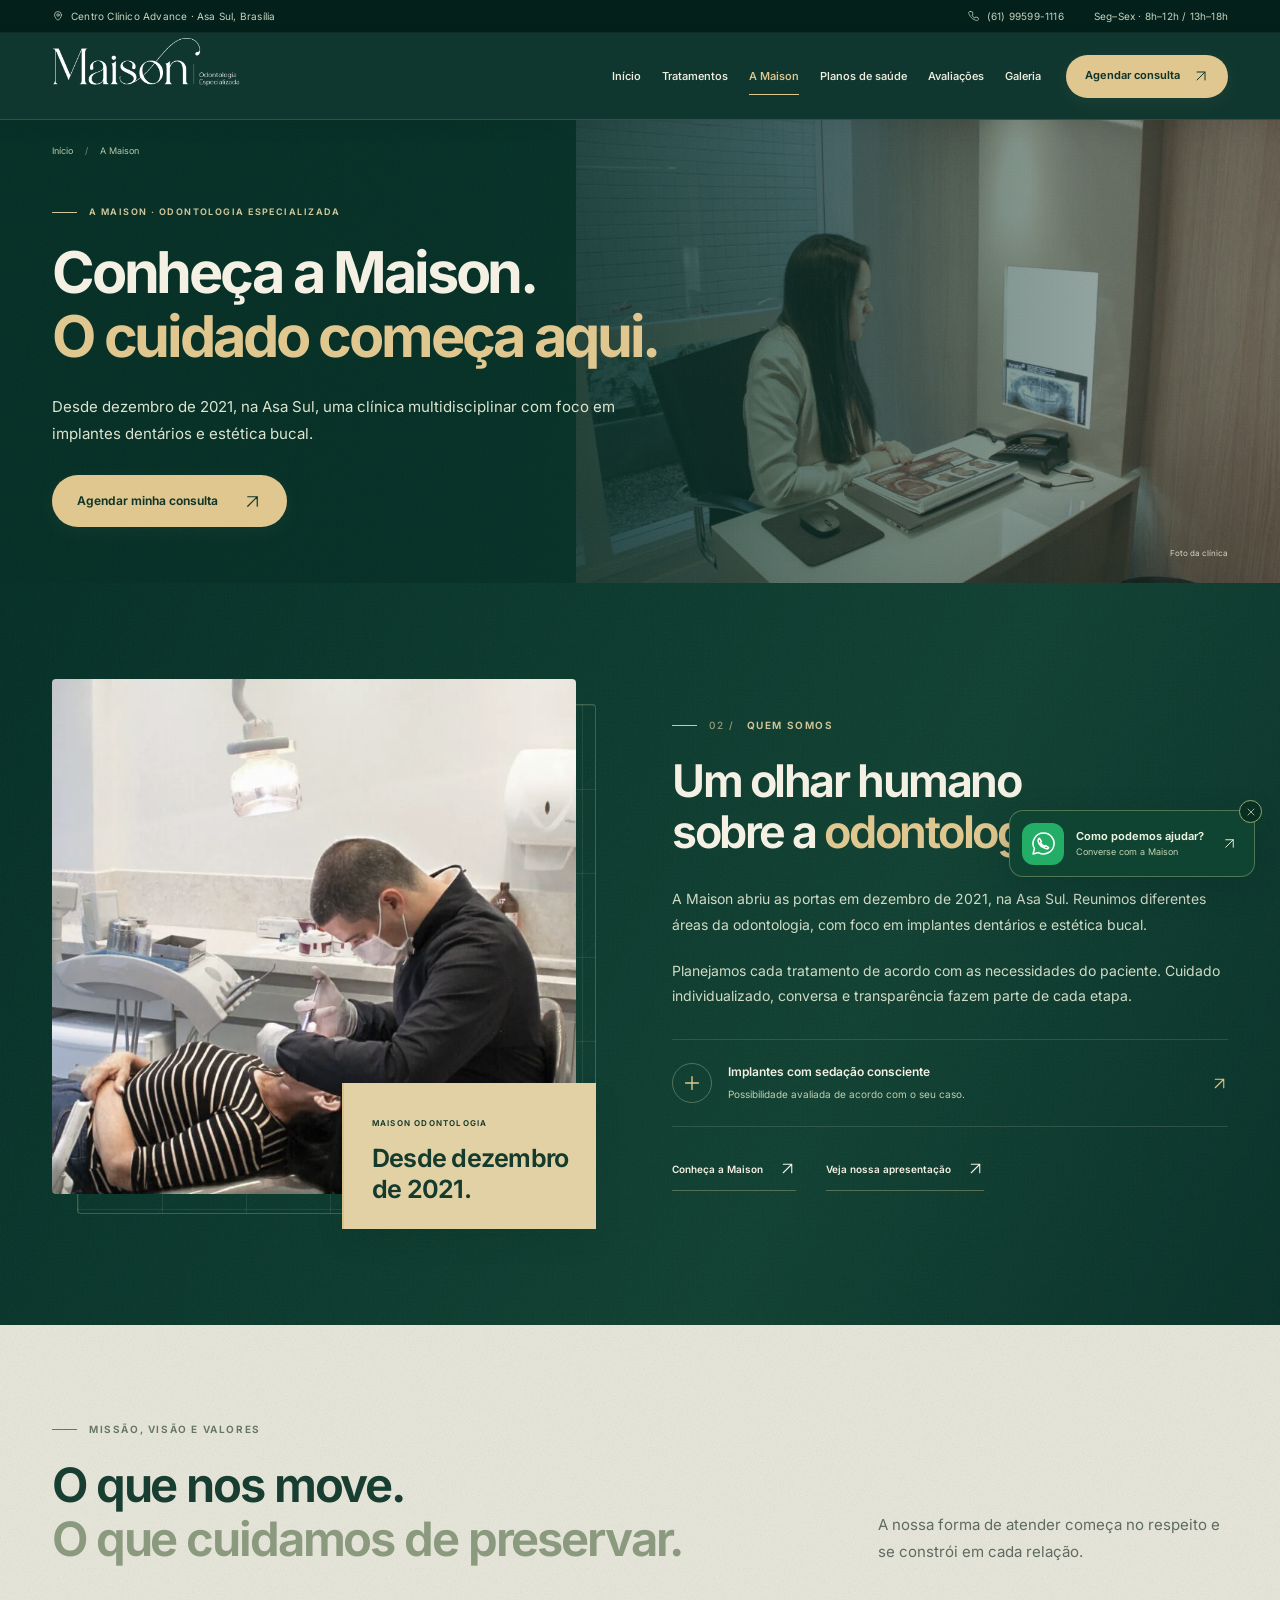
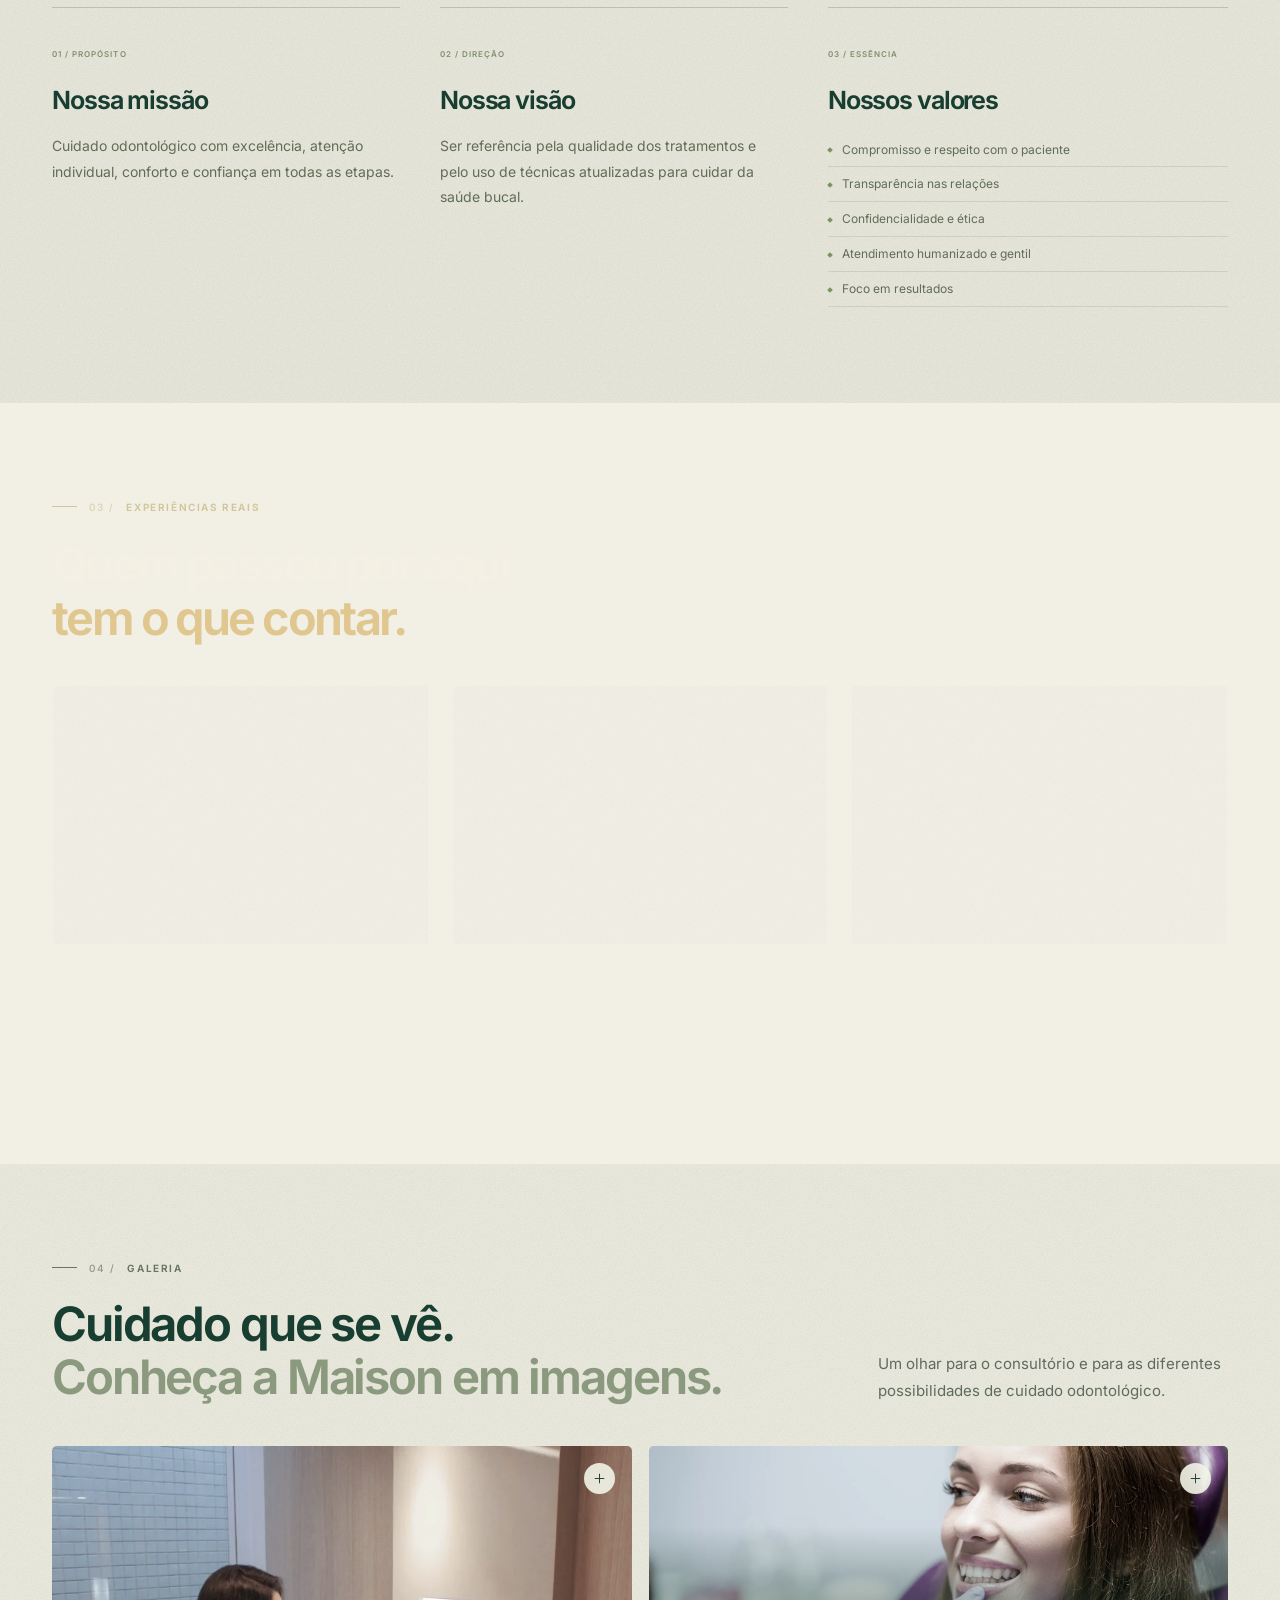
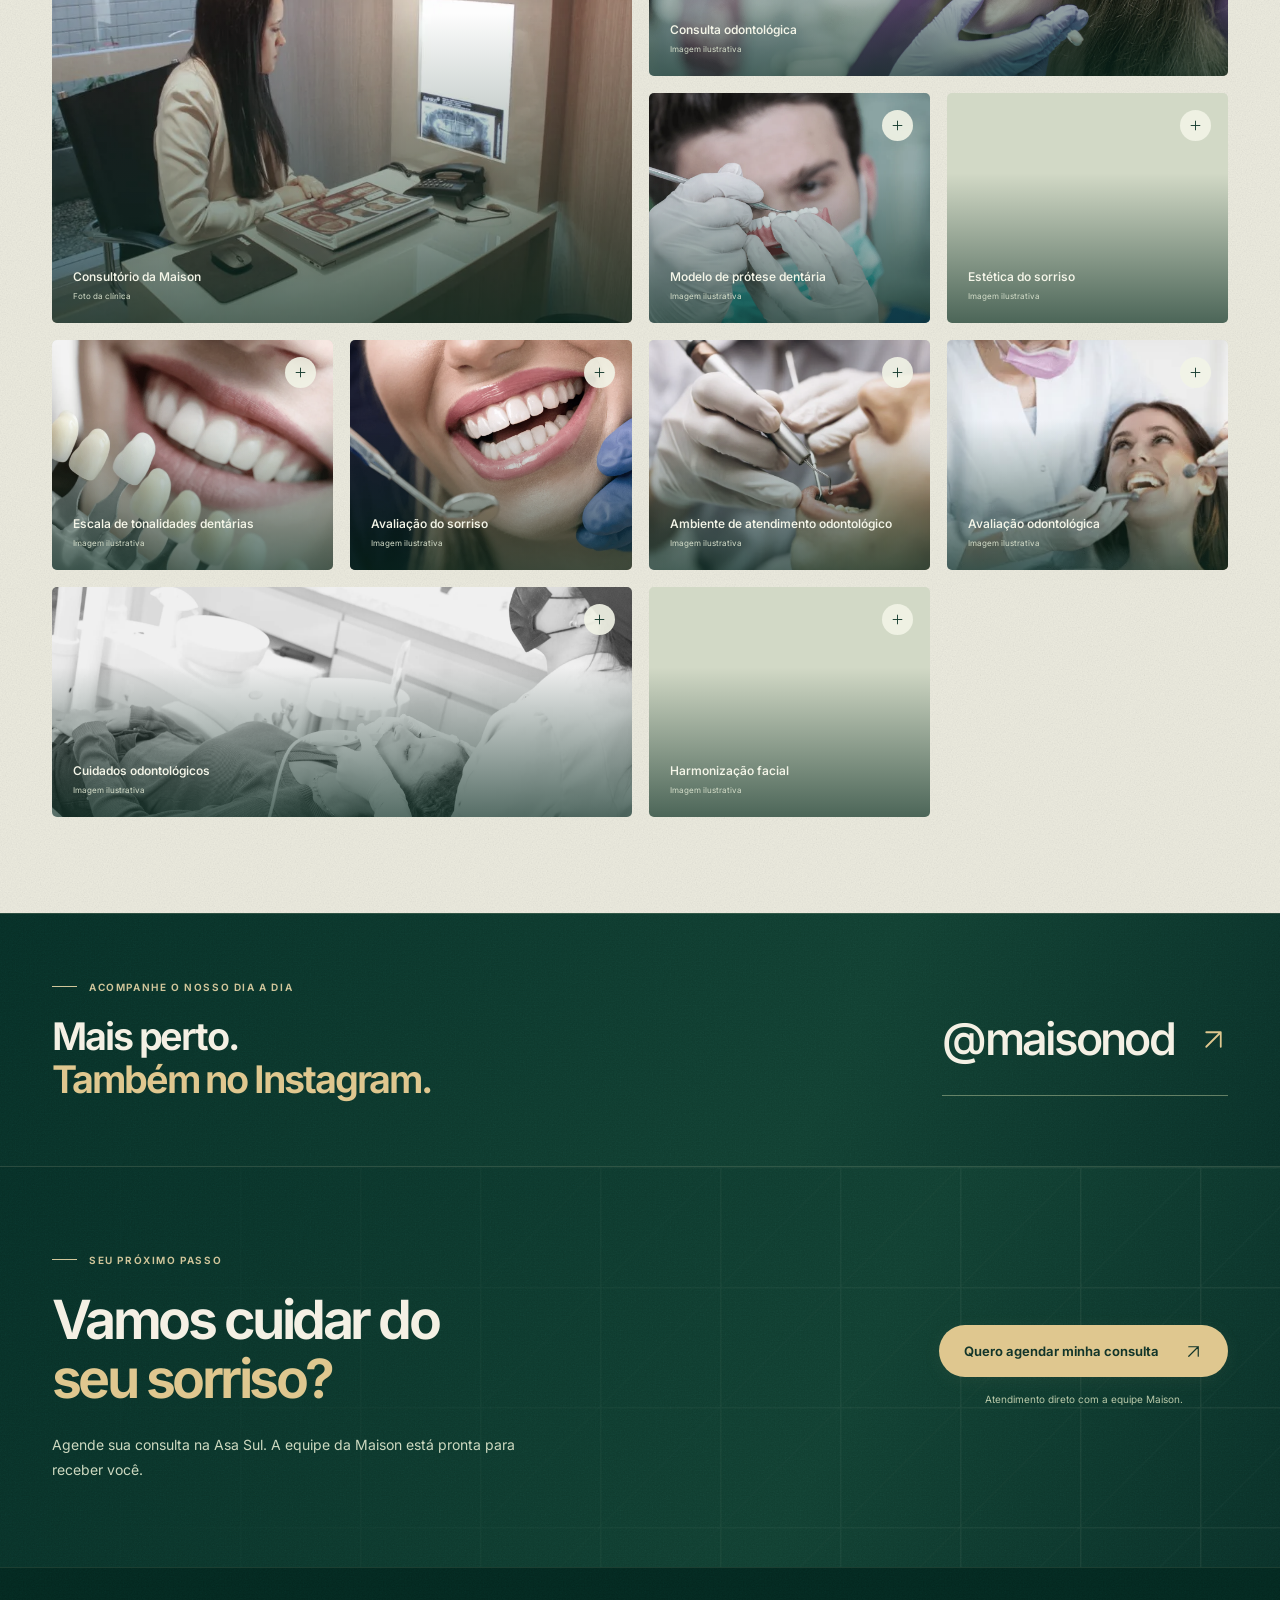
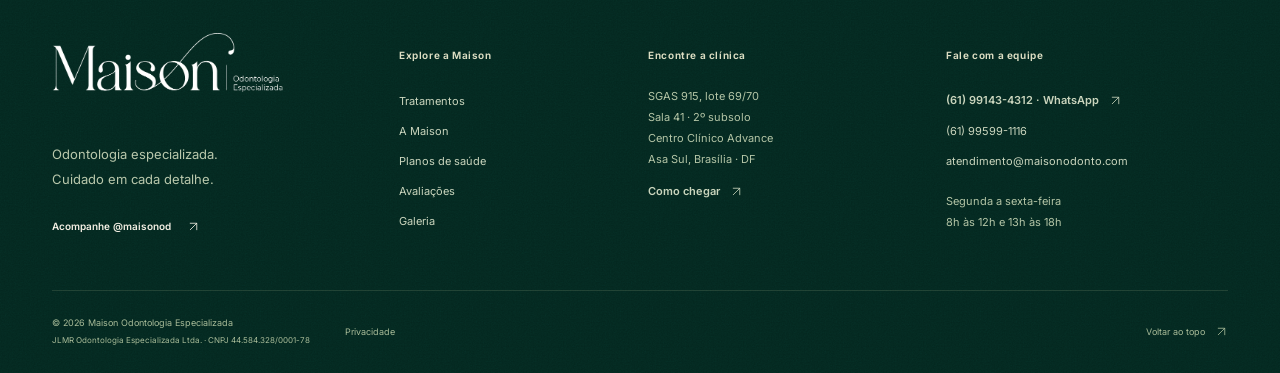
==== commit a2c5be68: "Redesenha Maison V5 com textura, fotografia, planos e conteúdo completo" ====
--- a/a-maison.html
+++ b/a-maison.html
@@ -1,7 +1,3 @@
-<!doctype html>
-<html lang="pt-BR"><head><meta charset="utf-8"><meta name="viewport" content="width=device-width,initial-scale=1,viewport-fit=cover"><meta name="theme-color" content="#183b31"><title>Maison Odontologia | Clínica na Asa Sul, Brasília</title><meta name="description" content="Conheça a Maison Odontologia Especializada. Desde 2021 na Asa Sul, Brasília, com atendimento multidisciplinar e planejamento individual."><meta name="robots" content="noindex,nofollow"><link rel="canonical" href="https://cornflowerblue-reindeer-259674.hostingersite.com/a-maison.html"><meta property="og:type" content="website"><meta property="og:locale" content="pt_BR"><meta property="og:site_name" content="Maison Odontologia Especializada"><meta property="og:title" content="Maison Odontologia | Clínica na Asa Sul, Brasília"><meta property="og:description" content="Conheça a Maison Odontologia Especializada. Desde 2021 na Asa Sul, Brasília, com atendimento multidisciplinar e planejamento individual."><meta property="og:url" content="https://cornflowerblue-reindeer-259674.hostingersite.com/a-maison.html"><meta property="og:image" content="https://cornflowerblue-reindeer-259674.hostingersite.com/assets/img/og-maison.jpg"><meta name="twitter:card" content="summary_large_image"><link rel="icon" href="assets/img/favicon.svg" type="image/svg+xml"><link rel="preload" href="assets/fonts/dm-sans-normal-400.woff2" as="font" type="font/woff2" crossorigin><link rel="preload" href="assets/fonts/cormorant-normal-500.woff2" as="font" type="font/woff2" crossorigin><link rel="stylesheet" href="assets/css/maison.css?v=maison-v4-1"><script type="application/ld+json">{"@context": "https://schema.org", "@graph": [{"@type": "Dentist", "@id": "https://cornflowerblue-reindeer-259674.hostingersite.com/#clinica", "name": "Maison Odontologia Especializada", "url": "https://cornflowerblue-reindeer-259674.hostingersite.com/", "telephone": "+55 61 99143-4312", "image": "https://cornflowerblue-reindeer-259674.hostingersite.com/assets/img/consultorio-1024.webp", "address": {"@type": "PostalAddress", "streetAddress": "SGAS 915, lotes 69/70, sala 41, 2º subsolo, Centro Clínico Advance", "addressLocality": "Brasília", "addressRegion": "DF", "postalCode": "70390-150", "addressCountry": "BR"}, "sameAs": ["https://www.instagram.com/maisonod/"]}, {"@type": "BreadcrumbList", "itemListElement": [{"@type": "ListItem", "position": 1, "name": "Início", "item": "https://cornflowerblue-reindeer-259674.hostingersite.com/"}, {"@type": "ListItem", "position": 2, "name": "Maison Odontologia", "item": "https://cornflowerblue-reindeer-259674.hostingersite.com/a-maison.html"}]}]}</script></head><body id="topo" class="inner-page"><a class="skip-link" href="#conteudo">Ir para o conteúdo</a>
-<div class="topbar"><div class="container topbar-inner"><span><svg class="icon" viewBox="0 0 24 24" fill="none" aria-hidden="true"><path d="M19 10c0 5-7 11-7 11S5 15 5 10a7 7 0 1 1 14 0Z"/><circle cx="12" cy="10" r="2.5"/></svg> Asa Sul, Brasília · SGAS 915</span><div><a href="tel:+556132043436">(61) 3204-3436</a><span class="topbar-line"></span><a href="https://www.instagram.com/maisonod/" target="_blank" rel="noopener noreferrer">Instagram <svg class="icon" viewBox="0 0 24 24" fill="none" aria-hidden="true"><path d="M6 18 18 6M6 6h12v12"/></svg></a></div></div></div>
-<header class="header"><div class="container header-inner"><a class="brand" href="index.html" aria-label="Maison Odontologia — início"><img src="assets/img/logo-maison.webp" alt="Maison Odontologia Especializada" width="650" height="255"></a><nav class="desktop-nav" aria-label="Menu principal"><a href="index.html">Início</a><a href="especialidades.html">Especialidades</a><a href="a-maison.html" aria-current="page">A Maison</a><a href="convenios.html">Convênios</a><a href="contato.html">Contato</a></nav><a class="button button-dark header-cta" href="https://wa.me/5561991434312?text=Ol%C3%A1%2C%20Maison%21%20Gostaria%20de%20agendar%20uma%20avalia%C3%A7%C3%A3o." target="_blank" rel="noopener noreferrer"><span class="desktop-label">Agendar avaliação</span><span class="mobile-label">Agendar</span><svg class="icon" viewBox="0 0 24 24" fill="none" aria-hidden="true"><path d="M6 18 18 6M6 6h12v12"/></svg></a>
-<details class="mobile-menu"><summary aria-label="Abrir ou fechar menu"><span></span><span></span><span></span></summary><div class="mobile-panel"><span class="eyebrow">Bem-vindo à Maison</span><nav aria-label="Menu do celular"><a href="index.html">Início</a><a href="especialidades.html">Especialidades</a><a href="a-maison.html" aria-current="page">A Maison</a><a href="convenios.html">Convênios</a><a href="contato.html">Contato</a></nav><a class="button button-dark " href="https://wa.me/5561991434312?text=Ol%C3%A1%2C%20Maison%21%20Gostaria%20de%20agendar%20uma%20avalia%C3%A7%C3%A3o." target="_blank" rel="noopener noreferrer">Agendar pelo WhatsApp<svg class="icon" viewBox="0 0 24 24" fill="none" aria-hidden="true"><path d="M6 18 18 6M6 6h12v12"/></svg></a><a class="mobile-social" href="https://www.instagram.com/maisonod/" target="_blank" rel="noopener noreferrer">@maisonod <svg class="icon" viewBox="0 0 24 24" fill="none" aria-hidden="true"><path d="M6 18 18 6M6 6h12v12"/></svg></a><p>SGAS 915 · Centro Clínico Advance<br>Asa Sul, Brasília</p></div></details></div></header><main id="conteudo" tabindex="-1"><section class="page-hero texture"><div class="container"><div class="breadcrumb"><a href="index.html">Início</a><span>/</span>A Maison</div><span class="eyebrow">A MAISON · ODONTOLOGIA ESPECIALIZADA</span><h1>Um espaço de cuidado.<br><em>Um olhar para você.</em></h1><p>Saúde bucal, escuta e atenção à individualidade. Conheça a proposta da Maison Odontologia, na Asa Sul.</p></div><span class="page-hero-line" aria-hidden="true"></span></section><section class="section"><div class="container about-grid"><picture class="about-photo"><source srcset="assets/img/consultorio-600.webp 600w, assets/img/consultorio-1024.webp 1024w" sizes="(max-width: 720px) 100vw, 50vw" type="image/webp"><img src="assets/img/consultorio-1024.webp" alt="Profissional no ambiente de consulta da Maison Odontologia" width="1024" height="683" loading="lazy" decoding="async"></picture><div><span class="eyebrow">NOSSA HISTÓRIA</span><h2>Em Brasília,<br><em>desde 2021.</em></h2><p>A Maison Odontologia Especializada foi inaugurada em dezembro de 2021, com uma proposta multidisciplinar de cuidado com a saúde bucal.</p><p>Na Asa Sul, o atendimento reúne especialidades voltadas à reabilitação, ao alinhamento dos dentes e à estética. Cada plano começa com uma avaliação e uma conversa sobre as necessidades de quem procura a clínica.</p><a class="text-link" href="especialidades.html">Conheça as especialidades <svg class="icon" viewBox="0 0 24 24" fill="none" aria-hidden="true"><path d="M5 12h14m-6-6 6 6-6 6"/></svg></a></div></div></section><section class="section values-section"><div class="container"><div class="section-head"><div><span class="eyebrow">NOSSA MANEIRA DE CUIDAR</span><h2>O que dá sentido<br><em>a cada atendimento.</em></h2></div><p>Atenção aos detalhes, respeito às pessoas e clareza sobre as possibilidades de cuidado.</p></div><div class="value-grid"><article><svg class="star" viewBox="0 0 40 40" fill="none" aria-hidden="true"><path d="M20 2c0 12-6 18-18 18 12 0 18 6 18 18 0-12 6-18 18-18-12 0-18-6-18-18Z" stroke="currentColor"/></svg><h3>Uma escuta atenta</h3><p>Espaço para compartilhar necessidades e expectativas antes de pensar no tratamento.</p></article><article><svg class="star" viewBox="0 0 40 40" fill="none" aria-hidden="true"><path d="M20 2c0 12-6 18-18 18 12 0 18 6 18 18 0-12 6-18 18-18-12 0-18-6-18-18Z" stroke="currentColor"/></svg><h3>Um plano individual</h3><p>Orientação profissional para compreender as alternativas e o que cada uma envolve.</p></article><article><svg class="star" viewBox="0 0 40 40" fill="none" aria-hidden="true"><path d="M20 2c0 12-6 18-18 18 12 0 18 6 18 18 0-12 6-18 18-18-12 0-18-6-18-18Z" stroke="currentColor"/></svg><h3>Um cuidado próximo</h3><p>O atendimento como uma relação de confiança, do primeiro contato ao acompanhamento.</p></article></div></div></section><section class="section photo-section"><div class="container"><div class="section-head"><div><span class="eyebrow">POR DENTRO DA MAISON</span><h2>Cuidar também é<br><em>receber bem.</em></h2></div><p>Conheça o ambiente da clínica e acompanhe mais do nosso dia a dia no Instagram.</p></div><picture class="wide-photo"><source srcset="assets/img/atendimento-600.webp 600w, assets/img/atendimento-1024.webp 1024w" sizes="(max-width: 720px) 100vw, 50vw" type="image/webp"><img src="assets/img/atendimento-1024.webp" alt="Atendimento odontológico em um dos consultórios da Maison" width="1024" height="686" loading="lazy" decoding="async"></picture><a class="text-link photo-social-link" href="https://www.instagram.com/maisonod/" target="_blank" rel="noopener noreferrer">Acompanhe @maisonod <svg class="icon" viewBox="0 0 24 24" fill="none" aria-hidden="true"><path d="M6 18 18 6M6 6h12v12"/></svg></a></div></section><section class="section location-section" id="localizacao"><div class="container location-layout"><div class="address-art"><span class="eyebrow">ASA SUL · BRASÍLIA</span><span class="address-number" aria-hidden="true">915</span><span class="address-art-bottom">Centro Clínico Advance <svg class="icon" viewBox="0 0 24 24" fill="none" aria-hidden="true"><path d="M19 10c0 5-7 11-7 11S5 15 5 10a7 7 0 1 1 14 0Z"/><circle cx="12" cy="10" r="2.5"/></svg></span></div><div class="location-copy"><span class="eyebrow">MAIS PERTO DO SEU DIA A DIA</span><h2>O seu cuidado tem<br><em>endereço.</em></h2><p>SGAS 915, lotes 69/70<br>Sala 41 · 2º subsolo<br>Centro Clínico Advance · Asa Sul, Brasília</p><div class="location-hours"><span>Segunda a sexta-feira</span><strong>09h às 18h30</strong></div><a class="button button-dark" href="https://www.google.com/maps/search/?api=1&query=Maison%20Odontologia%20SGAS%20915%20lote%2069/70%20sala%2041%20Centro%20Cl%C3%ADnico%20Advance%20Bras%C3%ADlia" target="_blank" rel="noopener noreferrer">Abrir rota no Google Maps <svg class="icon" viewBox="0 0 24 24" fill="none" aria-hidden="true"><path d="M6 18 18 6M6 6h12v12"/></svg></a></div></div></section><section class="cta-section texture"><div class="container cta-inner"><div><span class="eyebrow">VAMOS CUIDAR DO SEU SORRISO</span><h2>Seu próximo passo pode ser <em>uma conversa.</em></h2><p>Conte à nossa equipe o que você procura e consulte os horários para uma avaliação.</p></div><div><a class="button button-sand " href="https://wa.me/5561991434312?text=Ol%C3%A1%2C%20Maison%21%20Gostaria%20de%20agendar%20uma%20avalia%C3%A7%C3%A3o." target="_blank" rel="noopener noreferrer">Agendar minha avaliação<svg class="icon" viewBox="0 0 24 24" fill="none" aria-hidden="true"><path d="M6 18 18 6M6 6h12v12"/></svg></a><span class="cta-caption">Contato direto com a equipe Maison</span></div></div></section></main><footer class="footer"><div class="container"><div class="footer-top"><div class="footer-brand"><a href="index.html"><img src="assets/img/logo-maison-claro.webp" alt="Maison Odontologia Especializada" width="720" height="164" loading="lazy"></a><p>Um cuidado atento à sua saúde.<br>Um olhar único para o seu sorriso.</p></div><div><h2>Explore a Maison</h2><a href="especialidades.html">Especialidades</a><a href="a-maison.html">A Maison</a><a href="convenios.html">Convênios</a><a href="contato.html">Contato</a></div><div><h2>Encontre a clínica</h2><p>SGAS 915, lotes 69/70<br>Sala 41 · 2º subsolo<br>Centro Clínico Advance<br>Asa Sul, Brasília · DF</p><a href="https://www.google.com/maps/search/?api=1&query=Maison%20Odontologia%20SGAS%20915%20lote%2069/70%20sala%2041%20Centro%20Cl%C3%ADnico%20Advance%20Bras%C3%ADlia" target="_blank" rel="noopener noreferrer">Como chegar <svg class="icon" viewBox="0 0 24 24" fill="none" aria-hidden="true"><path d="M6 18 18 6M6 6h12v12"/></svg></a></div><div><h2>Vamos conversar?</h2><a href="https://wa.me/5561991434312?text=Ol%C3%A1%2C%20Maison%21%20Gostaria%20de%20agendar%20uma%20avalia%C3%A7%C3%A3o." target="_blank" rel="noopener noreferrer">(61) 99143-4312 <svg class="icon" viewBox="0 0 24 24" fill="none" aria-hidden="true"><path d="M6 18 18 6M6 6h12v12"/></svg></a><a href="tel:+556132043436">(61) 3204-3436</a><a href="https://www.instagram.com/maisonod/" target="_blank" rel="noopener noreferrer">Instagram · @maisonod <svg class="icon" viewBox="0 0 24 24" fill="none" aria-hidden="true"><path d="M6 18 18 6M6 6h12v12"/></svg></a><p>Segunda a sexta<br>09h às 18h30</p></div></div><div class="footer-note">A indicação e o planejamento de cada tratamento dependem de avaliação clínica individual.</div><div class="footer-bottom"><span>© 2026 Maison Odontologia Especializada</span><a href="privacidade.html">Privacidade</a><a href="#topo">Voltar ao início ↑</a></div></div></footer>
-<a class="whatsapp-float" href="https://wa.me/5561991434312?text=Ol%C3%A1%2C%20Maison%21%20Gostaria%20de%20agendar%20uma%20avalia%C3%A7%C3%A3o." target="_blank" rel="noopener noreferrer" aria-label="Falar com a Maison pelo WhatsApp"><span>Vamos conversar?<small>Fale com a Maison</small></span><svg class="icon" viewBox="0 0 32 32" fill="none" aria-hidden="true"><path d="M16 3a13 13 0 0 0-11.3 19.4L3 29l6.8-1.7A13 13 0 1 0 16 3Z"/><path d="m11 10 2 4-1 1c1 2 3 4 5 5l1-1 4 2c-1 3-4 2-6 1-5-3-8-7-7-10 .4-1 1-2 2-2Z"/></svg></a>
-<div class="mobile-contact"><a href="https://wa.me/5561991434312?text=Ol%C3%A1%2C%20Maison%21%20Gostaria%20de%20agendar%20uma%20avalia%C3%A7%C3%A3o." target="_blank" rel="noopener noreferrer"><svg class="icon" viewBox="0 0 32 32" fill="none" aria-hidden="true"><path d="M16 3a13 13 0 0 0-11.3 19.4L3 29l6.8-1.7A13 13 0 1 0 16 3Z"/><path d="m11 10 2 4-1 1c1 2 3 4 5 5l1-1 4 2c-1 3-4 2-6 1-5-3-8-7-7-10 .4-1 1-2 2-2Z"/></svg><span>Agendar pelo WhatsApp<small>Converse diretamente com a Maison</small></span><svg class="icon" viewBox="0 0 24 24" fill="none" aria-hidden="true"><path d="M6 18 18 6M6 6h12v12"/></svg></a></div><script src="assets/js/maison.js?v=maison-v4-1"></script></body></html>
+<!doctype html><html lang="pt-BR"><head><meta charset="utf-8"><meta name="viewport" content="width=device-width,initial-scale=1,viewport-fit=cover"><meta name="theme-color" content="#082e28"><title>Conheça a Maison Odontologia | Asa Sul, Brasília</title><meta name="description" content="Conheça a história, os valores e a proposta de atendimento da Maison, na Asa Sul. Clínica multidisciplinar desde dezembro de 2021."><meta name="robots" content="noindex,nofollow"><link rel="canonical" href="https://cornflowerblue-reindeer-259674.hostingersite.com/a-maison.html"><meta property="og:type" content="website"><meta property="og:locale" content="pt_BR"><meta property="og:site_name" content="Maison Odontologia Especializada"><meta property="og:title" content="Conheça a Maison Odontologia | Asa Sul, Brasília"><meta property="og:description" content="Conheça a história, os valores e a proposta de atendimento da Maison, na Asa Sul. Clínica multidisciplinar desde dezembro de 2021."><meta property="og:url" content="https://cornflowerblue-reindeer-259674.hostingersite.com/a-maison.html"><meta property="og:image" content="https://cornflowerblue-reindeer-259674.hostingersite.com/assets/img/og-maison.jpg"><meta name="twitter:card" content="summary_large_image"><link rel="icon" type="image/svg+xml" href="assets/img/favicon.svg"><link rel="preload" href="assets/fonts/inter-variable.woff2" as="font" type="font/woff2" crossorigin><link rel="stylesheet" href="assets/css/maison.css?v=maison-v5-1"><script type="application/ld+json">{"@context": "https://schema.org", "@graph": [{"@type": "Dentist", "@id": "https://cornflowerblue-reindeer-259674.hostingersite.com/#maison", "name": "Maison Odontologia Especializada", "legalName": "JLMR Odontologia Especializada Ltda.", "taxID": "44.584.328/0001-78", "url": "https://cornflowerblue-reindeer-259674.hostingersite.com/", "telephone": "+55 61 99599-1116", "email": "atendimento@maisonodonto.com", "image": "https://cornflowerblue-reindeer-259674.hostingersite.com/assets/img/clinica.webp", "address": {"@type": "PostalAddress", "streetAddress": "SGAS 915, lote 69/70, sala 41, 2º subsolo, Centro Clínico Advance", "addressLocality": "Brasília", "addressRegion": "DF", "postalCode": "70390-150", "addressCountry": "BR"}, "openingHoursSpecification": [{"@type": "OpeningHoursSpecification", "dayOfWeek": ["Monday", "Tuesday", "Wednesday", "Thursday", "Friday"], "opens": "08:00", "closes": "12:00"}, {"@type": "OpeningHoursSpecification", "dayOfWeek": ["Monday", "Tuesday", "Wednesday", "Thursday", "Friday"], "opens": "13:00", "closes": "18:00"}], "sameAs": ["https://www.instagram.com/maisonod/"]}, {"@type": "BreadcrumbList", "itemListElement": [{"@type": "ListItem", "position": 1, "name": "Início", "item": "https://cornflowerblue-reindeer-259674.hostingersite.com/"}, {"@type": "ListItem", "position": 2, "name": "Conheça a Maison Odontologia", "item": "https://cornflowerblue-reindeer-259674.hostingersite.com/a-maison.html"}]}]}</script></head><body id="topo" class="inner-page"><a class="skip-link" href="#conteudo">Pular para o conteúdo</a><div class="topbar"><div class="container"><span><svg class="icon " viewBox="0 0 24 24" fill="none" aria-hidden="true"><path d="M19 10c0 5-7 11-7 11S5 15 5 10a7 7 0 1 1 14 0Z"/><circle cx="12" cy="10" r="2.5"/></svg> Centro Clínico Advance · Asa Sul, Brasília</span><a href="tel:+5561995991116"><svg class="icon " viewBox="0 0 24 24" fill="none" aria-hidden="true"><path d="m5 3 4 1 1 5-2 1c1 3 3 5 6 6l1-2 5 1 1 4c-1 3-6 2-9 0-4-2-7-5-9-9-2-3-3-8 2-7Z"/></svg> (61) 99599-1116</a><span class="topbar-hours">Seg–Sex · 8h–12h / 13h–18h</span></div></div>
+<header class="site-header"><div class="scroll-progress" aria-hidden="true"></div><div class="container header-inner"><a href="index.html" class="brand" aria-label="Maison Odontologia — início"><img src="assets/img/logo.webp" width="650" height="255" alt="Maison Odontologia Especializada"></a><nav class="desktop-nav" aria-label="Menu principal"><a href="index.html">Início</a><a href="especialidades.html">Tratamentos</a><a href="a-maison.html" aria-current="page">A Maison</a><a href="convenios.html">Planos de saúde</a><a href="index.html#avaliacoes">Avaliações</a><a href="index.html#galeria">Galeria</a></nav><a class="btn btn-gold header-cta" href="https://wa.me/5561991434312?text=Ol%C3%A1%2C%20Maison%21%20Gostaria%20de%20agendar%20uma%20consulta." target="_blank" rel="noopener noreferrer"><span class="desktop-label">Agendar consulta</span><span class="mobile-label">Agendar</span><svg class="icon " viewBox="0 0 24 24" fill="none" aria-hidden="true"><path d="M6 18 18 6M6 6h12v12"/></svg></a><details class="mobile-menu"><summary aria-label="Abrir ou fechar menu"><span></span><span></span><span></span></summary><div class="mobile-panel"><span class="eyebrow"><i></i>MAISON · ODONTOLOGIA ESPECIALIZADA</span><nav aria-label="Menu do celular"><a href="index.html">Início</a><a href="especialidades.html">Tratamentos</a><a href="a-maison.html" aria-current="page">A Maison</a><a href="convenios.html">Planos de saúde</a><a href="index.html#avaliacoes">Avaliações</a><a href="index.html#galeria">Galeria</a><a href="contato.html">Como chegar e contato</a></nav><a class="btn btn-gold " href="https://wa.me/5561991434312?text=Ol%C3%A1%2C%20Maison%21%20Gostaria%20de%20agendar%20uma%20consulta." target="_blank" rel="noopener noreferrer">Agendar pelo WhatsApp<svg class="icon " viewBox="0 0 24 24" fill="none" aria-hidden="true"><path d="M6 18 18 6M6 6h12v12"/></svg></a><a class="mobile-instagram" href="https://www.instagram.com/maisonod/" target="_blank" rel="noopener noreferrer">Instagram · @maisonod<svg class="icon " viewBox="0 0 24 24" fill="none" aria-hidden="true"><path d="M6 18 18 6M6 6h12v12"/></svg></a><p>SGAS 915 · Centro Clínico Advance<br>Sala 41 · 2º subsolo · Asa Sul</p></div></details></div></header><main id="conteudo" tabindex="-1"><section class="page-hero forest"><div class="page-hero-photo"><img class="" src="assets/img/clinica.webp" alt="Foto da clínica" width="1024" height="683" loading="eager" fetchpriority="high" decoding="async"></div><div class="container"><div class="breadcrumb"><a href="index.html">Início</a><span>/</span>A Maison</div><div class="page-hero-copy"><span class="eyebrow"><i></i>A MAISON · ODONTOLOGIA ESPECIALIZADA</span><h1>Conheça a Maison.<br><em>O cuidado começa aqui.</em></h1><p>Desde dezembro de 2021, na Asa Sul, uma clínica multidisciplinar com foco em implantes dentários e estética bucal.</p><a class="btn btn-gold " href="https://wa.me/5561991434312?text=Ol%C3%A1%2C%20Maison%21%20Gostaria%20de%20agendar%20uma%20consulta." target="_blank" rel="noopener noreferrer">Agendar minha consulta<svg class="icon " viewBox="0 0 24 24" fill="none" aria-hidden="true"><path d="M6 18 18 6M6 6h12v12"/></svg></a></div><span class="page-photo-label">Foto da clínica</span></div></section><section class="section about-section forest" id="sobre"><div class="container about-grid"><div class="about-visual" data-reveal><img class="about-main-photo" src="assets/img/atendimento-1024.webp" alt="Atendimento odontológico na Maison" width="1024" height="686" loading="lazy" decoding="async"><div class="about-photo-tag"><span>MAISON ODONTOLOGIA</span><b>Desde dezembro<br>de 2021.</b></div></div><div class="about-copy" data-reveal><span class="eyebrow"><i></i><b>02 /</b> QUEM SOMOS</span><h2>Um olhar humano<br>sobre a <em>odontologia.</em></h2><p>A Maison abriu as portas em dezembro de 2021, na Asa Sul. Reunimos diferentes áreas da odontologia, com foco em implantes dentários e estética bucal.</p><p>Planejamos cada tratamento de acordo com as necessidades do paciente. Cuidado individualizado, conversa e transparência fazem parte de cada etapa.</p><a class="sedation-link" href="implantes-dentarios.html"><span><svg class="icon " viewBox="0 0 24 24" fill="none" aria-hidden="true"><path d="M12 5v14M5 12h14"/></svg></span><div><b>Implantes com sedação consciente</b><small>Possibilidade avaliada de acordo com o seu caso.</small></div><svg class="icon " viewBox="0 0 24 24" fill="none" aria-hidden="true"><path d="M6 18 18 6M6 6h12v12"/></svg></a><div class="about-actions"><a class="text-link" href="a-maison.html">Conheça a Maison <svg class="icon " viewBox="0 0 24 24" fill="none" aria-hidden="true"><path d="M6 18 18 6M6 6h12v12"/></svg></a><a class="text-link" href="https://www.instagram.com/maisonod/p/DBZYqyhp9SQ/" target="_blank" rel="noopener noreferrer">Veja nossa apresentação<svg class="icon " viewBox="0 0 24 24" fill="none" aria-hidden="true"><path d="M6 18 18 6M6 6h12v12"/></svg></a></div></div></div></section><section class="section purpose paper"><div class="container"><div class="section-heading"><div><span class="eyebrow"><i></i>MISSÃO, VISÃO E VALORES</span><h2>O que nos move.<br><em>O que cuidamos de preservar.</em></h2></div><p>A nossa forma de atender começa no respeito e se constrói em cada relação.</p></div><div class="purpose-grid"><article data-reveal><span class="purpose-num">01 / PROPÓSITO</span><h3>Nossa missão</h3><p>Cuidado odontológico com excelência, atenção individual, conforto e confiança em todas as etapas.</p></article><article data-reveal><span class="purpose-num">02 / DIREÇÃO</span><h3>Nossa visão</h3><p>Ser referência pela qualidade dos tratamentos e pelo uso de técnicas atualizadas para cuidar da saúde bucal.</p></article><article class="purpose-values" data-reveal><span class="purpose-num">03 / ESSÊNCIA</span><h3>Nossos valores</h3><ul><li>Compromisso e respeito com o paciente</li><li>Transparência nas relações</li><li>Confidencialidade e ética</li><li>Atendimento humanizado e gentil</li><li>Foco em resultados</li></ul></article></div></div></section><section class="section reviews-section forest" id="avaliacoes"><div class="container"><div class="reviews-heading"><div data-reveal><span class="eyebrow"><i></i><b>03 /</b> EXPERIÊNCIAS REAIS</span><h2>Quem passou por aqui<br><em>tem o que contar.</em></h2></div><a href="https://search.google.com/local/reviews?ludocid=7965416693532771631" target="_blank" rel="noopener noreferrer" class="rating-summary"><strong>4,9</strong><div><span class="stars" aria-label="5 estrelas"><svg class="icon " viewBox="0 0 24 24" fill="none" aria-hidden="true"><path d="m12 2 3 6.2 6.8 1-4.9 4.8 1.2 6.8L12 17.6l-6.1 3.2 1.2-6.8-4.9-4.8 6.8-1L12 2Z"/></svg><svg class="icon " viewBox="0 0 24 24" fill="none" aria-hidden="true"><path d="m12 2 3 6.2 6.8 1-4.9 4.8 1.2 6.8L12 17.6l-6.1 3.2 1.2-6.8-4.9-4.8 6.8-1L12 2Z"/></svg><svg class="icon " viewBox="0 0 24 24" fill="none" aria-hidden="true"><path d="m12 2 3 6.2 6.8 1-4.9 4.8 1.2 6.8L12 17.6l-6.1 3.2 1.2-6.8-4.9-4.8 6.8-1L12 2Z"/></svg><svg class="icon " viewBox="0 0 24 24" fill="none" aria-hidden="true"><path d="m12 2 3 6.2 6.8 1-4.9 4.8 1.2 6.8L12 17.6l-6.1 3.2 1.2-6.8-4.9-4.8 6.8-1L12 2Z"/></svg><svg class="icon " viewBox="0 0 24 24" fill="none" aria-hidden="true"><path d="m12 2 3 6.2 6.8 1-4.9 4.8 1.2 6.8L12 17.6l-6.1 3.2 1.2-6.8-4.9-4.8 6.8-1L12 2Z"/></svg></span><span>186 avaliações no Google</span></div><svg class="icon " viewBox="0 0 24 24" fill="none" aria-hidden="true"><path d="M6 18 18 6M6 6h12v12"/></svg></a></div><div class="reviews-rail" data-carousel="reviews" aria-label="Avaliações de pacientes"><article class="review-card"><div class="review-top"><span class="stars" aria-label="5 estrelas"><svg class="icon " viewBox="0 0 24 24" fill="none" aria-hidden="true"><path d="m12 2 3 6.2 6.8 1-4.9 4.8 1.2 6.8L12 17.6l-6.1 3.2 1.2-6.8-4.9-4.8 6.8-1L12 2Z"/></svg><svg class="icon " viewBox="0 0 24 24" fill="none" aria-hidden="true"><path d="m12 2 3 6.2 6.8 1-4.9 4.8 1.2 6.8L12 17.6l-6.1 3.2 1.2-6.8-4.9-4.8 6.8-1L12 2Z"/></svg><svg class="icon " viewBox="0 0 24 24" fill="none" aria-hidden="true"><path d="m12 2 3 6.2 6.8 1-4.9 4.8 1.2 6.8L12 17.6l-6.1 3.2 1.2-6.8-4.9-4.8 6.8-1L12 2Z"/></svg><svg class="icon " viewBox="0 0 24 24" fill="none" aria-hidden="true"><path d="m12 2 3 6.2 6.8 1-4.9 4.8 1.2 6.8L12 17.6l-6.1 3.2 1.2-6.8-4.9-4.8 6.8-1L12 2Z"/></svg><svg class="icon " viewBox="0 0 24 24" fill="none" aria-hidden="true"><path d="m12 2 3 6.2 6.8 1-4.9 4.8 1.2 6.8L12 17.6l-6.1 3.2 1.2-6.8-4.9-4.8 6.8-1L12 2Z"/></svg></span><span class="google-mark" aria-label="Google">G</span></div><p>Acolhimento desde a recepção e confiança já na primeira visita.</p><div class="review-person"><span class="review-initial">J</span><div><strong>Jaqueline Silva</strong><small>Resumo de avaliação pública</small></div></div></article><article class="review-card"><div class="review-top"><span class="stars" aria-label="5 estrelas"><svg class="icon " viewBox="0 0 24 24" fill="none" aria-hidden="true"><path d="m12 2 3 6.2 6.8 1-4.9 4.8 1.2 6.8L12 17.6l-6.1 3.2 1.2-6.8-4.9-4.8 6.8-1L12 2Z"/></svg><svg class="icon " viewBox="0 0 24 24" fill="none" aria-hidden="true"><path d="m12 2 3 6.2 6.8 1-4.9 4.8 1.2 6.8L12 17.6l-6.1 3.2 1.2-6.8-4.9-4.8 6.8-1L12 2Z"/></svg><svg class="icon " viewBox="0 0 24 24" fill="none" aria-hidden="true"><path d="m12 2 3 6.2 6.8 1-4.9 4.8 1.2 6.8L12 17.6l-6.1 3.2 1.2-6.8-4.9-4.8 6.8-1L12 2Z"/></svg><svg class="icon " viewBox="0 0 24 24" fill="none" aria-hidden="true"><path d="m12 2 3 6.2 6.8 1-4.9 4.8 1.2 6.8L12 17.6l-6.1 3.2 1.2-6.8-4.9-4.8 6.8-1L12 2Z"/></svg><svg class="icon " viewBox="0 0 24 24" fill="none" aria-hidden="true"><path d="m12 2 3 6.2 6.8 1-4.9 4.8 1.2 6.8L12 17.6l-6.1 3.2 1.2-6.8-4.9-4.8 6.8-1L12 2Z"/></svg></span><span class="google-mark" aria-label="Google">G</span></div><p>Destaca o acolhimento, a limpeza e a organização da clínica.</p><div class="review-person"><span class="review-initial">V</span><div><strong>Vanessa Ramos</strong><small>Resumo de avaliação pública</small></div></div></article><article class="review-card"><div class="review-top"><span class="stars" aria-label="5 estrelas"><svg class="icon " viewBox="0 0 24 24" fill="none" aria-hidden="true"><path d="m12 2 3 6.2 6.8 1-4.9 4.8 1.2 6.8L12 17.6l-6.1 3.2 1.2-6.8-4.9-4.8 6.8-1L12 2Z"/></svg><svg class="icon " viewBox="0 0 24 24" fill="none" aria-hidden="true"><path d="m12 2 3 6.2 6.8 1-4.9 4.8 1.2 6.8L12 17.6l-6.1 3.2 1.2-6.8-4.9-4.8 6.8-1L12 2Z"/></svg><svg class="icon " viewBox="0 0 24 24" fill="none" aria-hidden="true"><path d="m12 2 3 6.2 6.8 1-4.9 4.8 1.2 6.8L12 17.6l-6.1 3.2 1.2-6.8-4.9-4.8 6.8-1L12 2Z"/></svg><svg class="icon " viewBox="0 0 24 24" fill="none" aria-hidden="true"><path d="m12 2 3 6.2 6.8 1-4.9 4.8 1.2 6.8L12 17.6l-6.1 3.2 1.2-6.8-4.9-4.8 6.8-1L12 2Z"/></svg><svg class="icon " viewBox="0 0 24 24" fill="none" aria-hidden="true"><path d="m12 2 3 6.2 6.8 1-4.9 4.8 1.2 6.8L12 17.6l-6.1 3.2 1.2-6.8-4.9-4.8 6.8-1L12 2Z"/></svg></span><span class="google-mark" aria-label="Google">G</span></div><p>Valoriza a experiência do atendimento ao pós-operatório.</p><div class="review-person"><span class="review-initial">L</span><div><strong>Laura</strong><small>Resumo de avaliação pública</small></div></div></article><article class="review-card"><div class="review-top"><span class="stars" aria-label="5 estrelas"><svg class="icon " viewBox="0 0 24 24" fill="none" aria-hidden="true"><path d="m12 2 3 6.2 6.8 1-4.9 4.8 1.2 6.8L12 17.6l-6.1 3.2 1.2-6.8-4.9-4.8 6.8-1L12 2Z"/></svg><svg class="icon " viewBox="0 0 24 24" fill="none" aria-hidden="true"><path d="m12 2 3 6.2 6.8 1-4.9 4.8 1.2 6.8L12 17.6l-6.1 3.2 1.2-6.8-4.9-4.8 6.8-1L12 2Z"/></svg><svg class="icon " viewBox="0 0 24 24" fill="none" aria-hidden="true"><path d="m12 2 3 6.2 6.8 1-4.9 4.8 1.2 6.8L12 17.6l-6.1 3.2 1.2-6.8-4.9-4.8 6.8-1L12 2Z"/></svg><svg class="icon " viewBox="0 0 24 24" fill="none" aria-hidden="true"><path d="m12 2 3 6.2 6.8 1-4.9 4.8 1.2 6.8L12 17.6l-6.1 3.2 1.2-6.8-4.9-4.8 6.8-1L12 2Z"/></svg><svg class="icon " viewBox="0 0 24 24" fill="none" aria-hidden="true"><path d="m12 2 3 6.2 6.8 1-4.9 4.8 1.2 6.8L12 17.6l-6.1 3.2 1.2-6.8-4.9-4.8 6.8-1L12 2Z"/></svg></span><span class="google-mark" aria-label="Google">G</span></div><p>Elogia o atendimento e a qualidade dos profissionais.</p><div class="review-person"><span class="review-initial">V</span><div><strong>Valdecir Simao</strong><small>Resumo de avaliação pública</small></div></div></article><article class="review-card"><div class="review-top"><span class="stars" aria-label="5 estrelas"><svg class="icon " viewBox="0 0 24 24" fill="none" aria-hidden="true"><path d="m12 2 3 6.2 6.8 1-4.9 4.8 1.2 6.8L12 17.6l-6.1 3.2 1.2-6.8-4.9-4.8 6.8-1L12 2Z"/></svg><svg class="icon " viewBox="0 0 24 24" fill="none" aria-hidden="true"><path d="m12 2 3 6.2 6.8 1-4.9 4.8 1.2 6.8L12 17.6l-6.1 3.2 1.2-6.8-4.9-4.8 6.8-1L12 2Z"/></svg><svg class="icon " viewBox="0 0 24 24" fill="none" aria-hidden="true"><path d="m12 2 3 6.2 6.8 1-4.9 4.8 1.2 6.8L12 17.6l-6.1 3.2 1.2-6.8-4.9-4.8 6.8-1L12 2Z"/></svg><svg class="icon " viewBox="0 0 24 24" fill="none" aria-hidden="true"><path d="m12 2 3 6.2 6.8 1-4.9 4.8 1.2 6.8L12 17.6l-6.1 3.2 1.2-6.8-4.9-4.8 6.8-1L12 2Z"/></svg><svg class="icon " viewBox="0 0 24 24" fill="none" aria-hidden="true"><path d="m12 2 3 6.2 6.8 1-4.9 4.8 1.2 6.8L12 17.6l-6.1 3.2 1.2-6.8-4.9-4.8 6.8-1L12 2Z"/></svg></span><span class="google-mark" aria-label="Google">G</span></div><p>Relata uma experiência muito positiva com a clínica.</p><div class="review-person"><span class="review-initial">A</span><div><strong>Antonio Gomes</strong><small>Resumo de avaliação pública</small></div></div></article><article class="review-card"><div class="review-top"><span class="stars" aria-label="5 estrelas"><svg class="icon " viewBox="0 0 24 24" fill="none" aria-hidden="true"><path d="m12 2 3 6.2 6.8 1-4.9 4.8 1.2 6.8L12 17.6l-6.1 3.2 1.2-6.8-4.9-4.8 6.8-1L12 2Z"/></svg><svg class="icon " viewBox="0 0 24 24" fill="none" aria-hidden="true"><path d="m12 2 3 6.2 6.8 1-4.9 4.8 1.2 6.8L12 17.6l-6.1 3.2 1.2-6.8-4.9-4.8 6.8-1L12 2Z"/></svg><svg class="icon " viewBox="0 0 24 24" fill="none" aria-hidden="true"><path d="m12 2 3 6.2 6.8 1-4.9 4.8 1.2 6.8L12 17.6l-6.1 3.2 1.2-6.8-4.9-4.8 6.8-1L12 2Z"/></svg><svg class="icon " viewBox="0 0 24 24" fill="none" aria-hidden="true"><path d="m12 2 3 6.2 6.8 1-4.9 4.8 1.2 6.8L12 17.6l-6.1 3.2 1.2-6.8-4.9-4.8 6.8-1L12 2Z"/></svg><svg class="icon " viewBox="0 0 24 24" fill="none" aria-hidden="true"><path d="m12 2 3 6.2 6.8 1-4.9 4.8 1.2 6.8L12 17.6l-6.1 3.2 1.2-6.8-4.9-4.8 6.8-1L12 2Z"/></svg></span><span class="google-mark" aria-label="Google">G</span></div><p>Destaca o atendimento diferenciado e o ambiente acolhedor.</p><div class="review-person"><span class="review-initial">A</span><div><strong>Ana Carolina Lucena</strong><small>Resumo de avaliação pública</small></div></div></article><article class="review-card"><div class="review-top"><span class="stars" aria-label="5 estrelas"><svg class="icon " viewBox="0 0 24 24" fill="none" aria-hidden="true"><path d="m12 2 3 6.2 6.8 1-4.9 4.8 1.2 6.8L12 17.6l-6.1 3.2 1.2-6.8-4.9-4.8 6.8-1L12 2Z"/></svg><svg class="icon " viewBox="0 0 24 24" fill="none" aria-hidden="true"><path d="m12 2 3 6.2 6.8 1-4.9 4.8 1.2 6.8L12 17.6l-6.1 3.2 1.2-6.8-4.9-4.8 6.8-1L12 2Z"/></svg><svg class="icon " viewBox="0 0 24 24" fill="none" aria-hidden="true"><path d="m12 2 3 6.2 6.8 1-4.9 4.8 1.2 6.8L12 17.6l-6.1 3.2 1.2-6.8-4.9-4.8 6.8-1L12 2Z"/></svg><svg class="icon " viewBox="0 0 24 24" fill="none" aria-hidden="true"><path d="m12 2 3 6.2 6.8 1-4.9 4.8 1.2 6.8L12 17.6l-6.1 3.2 1.2-6.8-4.9-4.8 6.8-1L12 2Z"/></svg><svg class="icon " viewBox="0 0 24 24" fill="none" aria-hidden="true"><path d="m12 2 3 6.2 6.8 1-4.9 4.8 1.2 6.8L12 17.6l-6.1 3.2 1.2-6.8-4.9-4.8 6.8-1L12 2Z"/></svg></span><span class="google-mark" aria-label="Google">G</span></div><p>Elogia a estrutura, a limpeza e o atendimento dos profissionais.</p><div class="review-person"><span class="review-initial">E</span><div><strong>Erica Sousa</strong><small>Resumo de avaliação pública</small></div></div></article><article class="review-card"><div class="review-top"><span class="stars" aria-label="5 estrelas"><svg class="icon " viewBox="0 0 24 24" fill="none" aria-hidden="true"><path d="m12 2 3 6.2 6.8 1-4.9 4.8 1.2 6.8L12 17.6l-6.1 3.2 1.2-6.8-4.9-4.8 6.8-1L12 2Z"/></svg><svg class="icon " viewBox="0 0 24 24" fill="none" aria-hidden="true"><path d="m12 2 3 6.2 6.8 1-4.9 4.8 1.2 6.8L12 17.6l-6.1 3.2 1.2-6.8-4.9-4.8 6.8-1L12 2Z"/></svg><svg class="icon " viewBox="0 0 24 24" fill="none" aria-hidden="true"><path d="m12 2 3 6.2 6.8 1-4.9 4.8 1.2 6.8L12 17.6l-6.1 3.2 1.2-6.8-4.9-4.8 6.8-1L12 2Z"/></svg><svg class="icon " viewBox="0 0 24 24" fill="none" aria-hidden="true"><path d="m12 2 3 6.2 6.8 1-4.9 4.8 1.2 6.8L12 17.6l-6.1 3.2 1.2-6.8-4.9-4.8 6.8-1L12 2Z"/></svg><svg class="icon " viewBox="0 0 24 24" fill="none" aria-hidden="true"><path d="m12 2 3 6.2 6.8 1-4.9 4.8 1.2 6.8L12 17.6l-6.1 3.2 1.2-6.8-4.9-4.8 6.8-1L12 2Z"/></svg></span><span class="google-mark" aria-label="Google">G</span></div><p>Conta que a equipe ajudou a tornar a consulta mais tranquila.</p><div class="review-person"><span class="review-initial">M</span><div><strong>Mayara Melo</strong><small>Resumo de avaliação pública</small></div></div></article><article class="review-card"><div class="review-top"><span class="stars" aria-label="5 estrelas"><svg class="icon " viewBox="0 0 24 24" fill="none" aria-hidden="true"><path d="m12 2 3 6.2 6.8 1-4.9 4.8 1.2 6.8L12 17.6l-6.1 3.2 1.2-6.8-4.9-4.8 6.8-1L12 2Z"/></svg><svg class="icon " viewBox="0 0 24 24" fill="none" aria-hidden="true"><path d="m12 2 3 6.2 6.8 1-4.9 4.8 1.2 6.8L12 17.6l-6.1 3.2 1.2-6.8-4.9-4.8 6.8-1L12 2Z"/></svg><svg class="icon " viewBox="0 0 24 24" fill="none" aria-hidden="true"><path d="m12 2 3 6.2 6.8 1-4.9 4.8 1.2 6.8L12 17.6l-6.1 3.2 1.2-6.8-4.9-4.8 6.8-1L12 2Z"/></svg><svg class="icon " viewBox="0 0 24 24" fill="none" aria-hidden="true"><path d="m12 2 3 6.2 6.8 1-4.9 4.8 1.2 6.8L12 17.6l-6.1 3.2 1.2-6.8-4.9-4.8 6.8-1L12 2Z"/></svg><svg class="icon " viewBox="0 0 24 24" fill="none" aria-hidden="true"><path d="m12 2 3 6.2 6.8 1-4.9 4.8 1.2 6.8L12 17.6l-6.1 3.2 1.2-6.8-4.9-4.8 6.8-1L12 2Z"/></svg></span><span class="google-mark" aria-label="Google">G</span></div><p>Destaca a disponibilidade da equipe e a confiança no atendimento.</p><div class="review-person"><span class="review-initial">I</span><div><strong>Iasmim Lessa</strong><small>Resumo de avaliação pública</small></div></div></article><article class="review-card"><div class="review-top"><span class="stars" aria-label="5 estrelas"><svg class="icon " viewBox="0 0 24 24" fill="none" aria-hidden="true"><path d="m12 2 3 6.2 6.8 1-4.9 4.8 1.2 6.8L12 17.6l-6.1 3.2 1.2-6.8-4.9-4.8 6.8-1L12 2Z"/></svg><svg class="icon " viewBox="0 0 24 24" fill="none" aria-hidden="true"><path d="m12 2 3 6.2 6.8 1-4.9 4.8 1.2 6.8L12 17.6l-6.1 3.2 1.2-6.8-4.9-4.8 6.8-1L12 2Z"/></svg><svg class="icon " viewBox="0 0 24 24" fill="none" aria-hidden="true"><path d="m12 2 3 6.2 6.8 1-4.9 4.8 1.2 6.8L12 17.6l-6.1 3.2 1.2-6.8-4.9-4.8 6.8-1L12 2Z"/></svg><svg class="icon " viewBox="0 0 24 24" fill="none" aria-hidden="true"><path d="m12 2 3 6.2 6.8 1-4.9 4.8 1.2 6.8L12 17.6l-6.1 3.2 1.2-6.8-4.9-4.8 6.8-1L12 2Z"/></svg><svg class="icon " viewBox="0 0 24 24" fill="none" aria-hidden="true"><path d="m12 2 3 6.2 6.8 1-4.9 4.8 1.2 6.8L12 17.6l-6.1 3.2 1.2-6.8-4.9-4.8 6.8-1L12 2Z"/></svg></span><span class="google-mark" aria-label="Google">G</span></div><p>Relata boas experiências recorrentes com a clínica.</p><div class="review-person"><span class="review-initial">R</span><div><strong>Rayane Pereira Silva</strong><small>Resumo de avaliação pública</small></div></div></article><article class="review-card"><div class="review-top"><span class="stars" aria-label="5 estrelas"><svg class="icon " viewBox="0 0 24 24" fill="none" aria-hidden="true"><path d="m12 2 3 6.2 6.8 1-4.9 4.8 1.2 6.8L12 17.6l-6.1 3.2 1.2-6.8-4.9-4.8 6.8-1L12 2Z"/></svg><svg class="icon " viewBox="0 0 24 24" fill="none" aria-hidden="true"><path d="m12 2 3 6.2 6.8 1-4.9 4.8 1.2 6.8L12 17.6l-6.1 3.2 1.2-6.8-4.9-4.8 6.8-1L12 2Z"/></svg><svg class="icon " viewBox="0 0 24 24" fill="none" aria-hidden="true"><path d="m12 2 3 6.2 6.8 1-4.9 4.8 1.2 6.8L12 17.6l-6.1 3.2 1.2-6.8-4.9-4.8 6.8-1L12 2Z"/></svg><svg class="icon " viewBox="0 0 24 24" fill="none" aria-hidden="true"><path d="m12 2 3 6.2 6.8 1-4.9 4.8 1.2 6.8L12 17.6l-6.1 3.2 1.2-6.8-4.9-4.8 6.8-1L12 2Z"/></svg><svg class="icon " viewBox="0 0 24 24" fill="none" aria-hidden="true"><path d="m12 2 3 6.2 6.8 1-4.9 4.8 1.2 6.8L12 17.6l-6.1 3.2 1.2-6.8-4.9-4.8 6.8-1L12 2Z"/></svg></span><span class="google-mark" aria-label="Google">G</span></div><p>Valoriza a tranquilidade do ambiente e a confiança desde a recepção.</p><div class="review-person"><span class="review-initial">R</span><div><strong>Roberto Teles Garcia</strong><small>Resumo de avaliação pública</small></div></div></article><article class="review-card"><div class="review-top"><span class="stars" aria-label="5 estrelas"><svg class="icon " viewBox="0 0 24 24" fill="none" aria-hidden="true"><path d="m12 2 3 6.2 6.8 1-4.9 4.8 1.2 6.8L12 17.6l-6.1 3.2 1.2-6.8-4.9-4.8 6.8-1L12 2Z"/></svg><svg class="icon " viewBox="0 0 24 24" fill="none" aria-hidden="true"><path d="m12 2 3 6.2 6.8 1-4.9 4.8 1.2 6.8L12 17.6l-6.1 3.2 1.2-6.8-4.9-4.8 6.8-1L12 2Z"/></svg><svg class="icon " viewBox="0 0 24 24" fill="none" aria-hidden="true"><path d="m12 2 3 6.2 6.8 1-4.9 4.8 1.2 6.8L12 17.6l-6.1 3.2 1.2-6.8-4.9-4.8 6.8-1L12 2Z"/></svg><svg class="icon " viewBox="0 0 24 24" fill="none" aria-hidden="true"><path d="m12 2 3 6.2 6.8 1-4.9 4.8 1.2 6.8L12 17.6l-6.1 3.2 1.2-6.8-4.9-4.8 6.8-1L12 2Z"/></svg><svg class="icon " viewBox="0 0 24 24" fill="none" aria-hidden="true"><path d="m12 2 3 6.2 6.8 1-4.9 4.8 1.2 6.8L12 17.6l-6.1 3.2 1.2-6.8-4.9-4.8 6.8-1L12 2Z"/></svg></span><span class="google-mark" aria-label="Google">G</span></div><p>Destaca a boa recepção de toda a equipe desde o primeiro atendimento.</p><div class="review-person"><span class="review-initial">J</span><div><strong>João Pedro Cardoso Mattos</strong><small>Resumo de avaliação pública</small></div></div></article></div><div class="reviews-bottom"><div class="carousel-controls"><button type="button" data-prev="reviews" aria-label="Avaliação anterior"><svg class="icon reverse" viewBox="0 0 24 24" fill="none" aria-hidden="true"><path d="M5 12h14m-6-6 6 6-6 6"/></svg></button><span data-status="reviews">01 / 12</span><button type="button" data-next="reviews" aria-label="Próxima avaliação"><svg class="icon " viewBox="0 0 24 24" fill="none" aria-hidden="true"><path d="M5 12h14m-6-6 6 6-6 6"/></svg></button><button type="button" class="autoplay-control" data-autoplay="reviews" aria-label="Pausar rotação de avaliações"><svg class="icon " viewBox="0 0 24 24" fill="none" aria-hidden="true"><path d="M9 5v14M15 5v14"/></svg></button></div><a class="text-link" href="https://search.google.com/local/reviews?ludocid=7965416693532771631" target="_blank" rel="noopener noreferrer">Ler avaliações no Google<svg class="icon " viewBox="0 0 24 24" fill="none" aria-hidden="true"><path d="M6 18 18 6M6 6h12v12"/></svg></a><a class="text-link" href="https://share.google/kGlUzJOM2j24OXxMI" target="_blank" rel="noopener noreferrer">Deixar uma avaliação<svg class="icon " viewBox="0 0 24 24" fill="none" aria-hidden="true"><path d="M6 18 18 6M6 6h12v12"/></svg></a></div><p class="review-note">Avaliações públicas do Google, apresentadas em resumo. Consulte os relatos completos para conhecer cada experiência.</p></div></section><section class="section gallery-section paper" id="galeria"><div class="container"><div class="section-heading"><div><span class="eyebrow"><i></i><b>04 /</b> GALERIA</span><h2>Cuidado que se vê.<br><em>Conheça a Maison em imagens.</em></h2></div><p>Um olhar para o consultório e para as diferentes possibilidades de cuidado odontológico.</p></div><div class="gallery-grid"><figure class="gallery-item gallery-item-1" data-reveal><a href="assets/img/clinica.webp" target="_blank" rel="noopener noreferrer" data-gallery data-caption="Consultório da Maison · Foto da clínica" aria-label="Ampliar foto: Consultório da Maison"><img class="" src="assets/img/clinica.webp" alt="Consultório da Maison" width="1024" height="683" loading="lazy" decoding="async"><span class="gallery-plus"><svg class="icon " viewBox="0 0 24 24" fill="none" aria-hidden="true"><path d="M12 5v14M5 12h14"/></svg></span><figcaption><b>Consultório da Maison</b><span>Foto da clínica</span></figcaption></a></figure><figure class="gallery-item gallery-item-2" data-reveal><a href="assets/img/galeria-maison-1.webp" target="_blank" rel="noopener noreferrer" data-gallery data-caption="Consulta odontológica · Imagem ilustrativa" aria-label="Ampliar foto: Consulta odontológica"><img class="" src="assets/img/galeria-maison-1.webp" alt="Consulta odontológica" width="1920" height="883" loading="lazy" decoding="async"><span class="gallery-plus"><svg class="icon " viewBox="0 0 24 24" fill="none" aria-hidden="true"><path d="M12 5v14M5 12h14"/></svg></span><figcaption><b>Consulta odontológica</b><span>Imagem ilustrativa</span></figcaption></a></figure><figure class="gallery-item gallery-item-3" data-reveal><a href="assets/img/tratamento-protese.webp" target="_blank" rel="noopener noreferrer" data-gallery data-caption="Modelo de prótese dentária · Imagem ilustrativa" aria-label="Ampliar foto: Modelo de prótese dentária"><img class="" src="assets/img/tratamento-protese.webp" alt="Modelo de prótese dentária" width="1024" height="1024" loading="lazy" decoding="async"><span class="gallery-plus"><svg class="icon " viewBox="0 0 24 24" fill="none" aria-hidden="true"><path d="M12 5v14M5 12h14"/></svg></span><figcaption><b>Modelo de prótese dentária</b><span>Imagem ilustrativa</span></figcaption></a></figure><figure class="gallery-item gallery-item-4" data-reveal><a href="assets/img/tratamento-lentes.webp" target="_blank" rel="noopener noreferrer" data-gallery data-caption="Estética do sorriso · Imagem ilustrativa" aria-label="Ampliar foto: Estética do sorriso"><img class="" src="assets/img/tratamento-lentes.webp" alt="Estética do sorriso" width="1024" height="1024" loading="lazy" decoding="async"><span class="gallery-plus"><svg class="icon " viewBox="0 0 24 24" fill="none" aria-hidden="true"><path d="M12 5v14M5 12h14"/></svg></span><figcaption><b>Estética do sorriso</b><span>Imagem ilustrativa</span></figcaption></a></figure><figure class="gallery-item gallery-item-5" data-reveal><a href="assets/img/tratamento-clareamento.webp" target="_blank" rel="noopener noreferrer" data-gallery data-caption="Escala de tonalidades dentárias · Imagem ilustrativa" aria-label="Ampliar foto: Escala de tonalidades dentárias"><img class="" src="assets/img/tratamento-clareamento.webp" alt="Escala de tonalidades dentárias" width="1024" height="1024" loading="lazy" decoding="async"><span class="gallery-plus"><svg class="icon " viewBox="0 0 24 24" fill="none" aria-hidden="true"><path d="M12 5v14M5 12h14"/></svg></span><figcaption><b>Escala de tonalidades dentárias</b><span>Imagem ilustrativa</span></figcaption></a></figure><figure class="gallery-item gallery-item-6" data-reveal><a href="assets/img/tratamento-invisalign.webp" target="_blank" rel="noopener noreferrer" data-gallery data-caption="Avaliação do sorriso · Imagem ilustrativa" aria-label="Ampliar foto: Avaliação do sorriso"><img class="" src="assets/img/tratamento-invisalign.webp" alt="Avaliação do sorriso" width="1024" height="1024" loading="lazy" decoding="async"><span class="gallery-plus"><svg class="icon " viewBox="0 0 24 24" fill="none" aria-hidden="true"><path d="M12 5v14M5 12h14"/></svg></span><figcaption><b>Avaliação do sorriso</b><span>Imagem ilustrativa</span></figcaption></a></figure><figure class="gallery-item gallery-item-7" data-reveal><a href="assets/img/tratamento-cirurgia.webp" target="_blank" rel="noopener noreferrer" data-gallery data-caption="Ambiente de atendimento odontológico · Imagem ilustrativa" aria-label="Ampliar foto: Ambiente de atendimento odontológico"><img class="" src="assets/img/tratamento-cirurgia.webp" alt="Ambiente de atendimento odontológico" width="1024" height="683" loading="lazy" decoding="async"><span class="gallery-plus"><svg class="icon " viewBox="0 0 24 24" fill="none" aria-hidden="true"><path d="M12 5v14M5 12h14"/></svg></span><figcaption><b>Ambiente de atendimento odontológico</b><span>Imagem ilustrativa</span></figcaption></a></figure><figure class="gallery-item gallery-item-8" data-reveal><a href="assets/img/tratamento-implantes.webp" target="_blank" rel="noopener noreferrer" data-gallery data-caption="Avaliação odontológica · Imagem ilustrativa" aria-label="Ampliar foto: Avaliação odontológica"><img class="" src="assets/img/tratamento-implantes.webp" alt="Avaliação odontológica" width="300" height="300" loading="lazy" decoding="async"><span class="gallery-plus"><svg class="icon " viewBox="0 0 24 24" fill="none" aria-hidden="true"><path d="M12 5v14M5 12h14"/></svg></span><figcaption><b>Avaliação odontológica</b><span>Imagem ilustrativa</span></figcaption></a></figure><figure class="gallery-item gallery-item-9" data-reveal><a href="assets/img/galeria-maison-2.webp" target="_blank" rel="noopener noreferrer" data-gallery data-caption="Cuidados odontológicos · Imagem ilustrativa" aria-label="Ampliar foto: Cuidados odontológicos"><img class="" src="assets/img/galeria-maison-2.webp" alt="Cuidados odontológicos" width="1920" height="1080" loading="lazy" decoding="async"><span class="gallery-plus"><svg class="icon " viewBox="0 0 24 24" fill="none" aria-hidden="true"><path d="M12 5v14M5 12h14"/></svg></span><figcaption><b>Cuidados odontológicos</b><span>Imagem ilustrativa</span></figcaption></a></figure><figure class="gallery-item gallery-item-10" data-reveal><a href="assets/img/tratamento-harmonizacao.webp" target="_blank" rel="noopener noreferrer" data-gallery data-caption="Harmonização facial · Imagem ilustrativa" aria-label="Ampliar foto: Harmonização facial"><img class="" src="assets/img/tratamento-harmonizacao.webp" alt="Harmonização facial" width="1024" height="1024" loading="lazy" decoding="async"><span class="gallery-plus"><svg class="icon " viewBox="0 0 24 24" fill="none" aria-hidden="true"><path d="M12 5v14M5 12h14"/></svg></span><figcaption><b>Harmonização facial</b><span>Imagem ilustrativa</span></figcaption></a></figure></div></div></section><dialog class="gallery-modal" aria-label="Galeria de fotos"><div class="modal-toolbar"><span data-modal-count></span><button type="button" data-modal-close aria-label="Fechar foto"><svg class="icon " viewBox="0 0 24 24" fill="none" aria-hidden="true"><path d="m6 6 12 12M18 6 6 18"/></svg></button></div><div class="modal-image-wrap"><button type="button" data-modal-prev aria-label="Foto anterior"><svg class="icon reverse" viewBox="0 0 24 24" fill="none" aria-hidden="true"><path d="M5 12h14m-6-6 6 6-6 6"/></svg></button><img data-modal-image alt=""><button type="button" data-modal-next aria-label="Próxima foto"><svg class="icon " viewBox="0 0 24 24" fill="none" aria-hidden="true"><path d="M5 12h14m-6-6 6 6-6 6"/></svg></button></div><p data-modal-caption></p></dialog><section class="instagram-band forest"><div class="container"><div><span class="eyebrow"><i></i>ACOMPANHE O NOSSO DIA A DIA</span><h2>Mais perto.<br><em>Também no Instagram.</em></h2></div><a class="instagram-handle" href="https://www.instagram.com/maisonod/" target="_blank" rel="noopener noreferrer">@maisonod<svg class="icon " viewBox="0 0 24 24" fill="none" aria-hidden="true"><path d="M6 18 18 6M6 6h12v12"/></svg></a></div></section><section class="final-cta forest"><div class="container"><div data-reveal><span class="eyebrow"><i></i>SEU PRÓXIMO PASSO</span><h2>Vamos cuidar do<br><em>seu sorriso?</em></h2><p>Agende sua consulta na Asa Sul. A equipe da Maison está pronta para receber você.</p></div><div data-reveal><a class="btn btn-gold " href="https://wa.me/5561991434312?text=Ol%C3%A1%2C%20Maison%21%20Gostaria%20de%20agendar%20uma%20consulta." target="_blank" rel="noopener noreferrer">Quero agendar minha consulta<svg class="icon " viewBox="0 0 24 24" fill="none" aria-hidden="true"><path d="M6 18 18 6M6 6h12v12"/></svg></a><span class="cta-sub">Atendimento direto com a equipe Maison.</span></div></div></section></main><footer class="footer forest"><div class="container"><div class="footer-top"><div class="footer-brand"><a href="index.html"><img src="assets/img/logo.webp" width="650" height="255" alt="Maison Odontologia Especializada" loading="lazy"></a><p>Odontologia especializada.<br>Cuidado em cada detalhe.</p><a class="text-link" href="https://www.instagram.com/maisonod/" target="_blank" rel="noopener noreferrer">Acompanhe @maisonod<svg class="icon " viewBox="0 0 24 24" fill="none" aria-hidden="true"><path d="M6 18 18 6M6 6h12v12"/></svg></a></div><div><h2>Explore a Maison</h2><a href="especialidades.html">Tratamentos</a><a href="a-maison.html">A Maison</a><a href="convenios.html">Planos de saúde</a><a href="index.html#avaliacoes">Avaliações</a><a href="index.html#galeria">Galeria</a></div><div><h2>Encontre a clínica</h2><p>SGAS 915, lote 69/70<br>Sala 41 · 2º subsolo<br>Centro Clínico Advance<br>Asa Sul, Brasília · DF</p><a class="text-link" href="https://www.google.com/maps/dir/?api=1&amp;destination=Maison%20Odontologia%20Especializada%2C%20SGAS%20915%2C%20Centro%20Cl%C3%ADnico%20Advance%2C%20Asa%20Sul%2C%20Bras%C3%ADlia%20-%20DF" target="_blank" rel="noopener noreferrer">Como chegar<svg class="icon " viewBox="0 0 24 24" fill="none" aria-hidden="true"><path d="M6 18 18 6M6 6h12v12"/></svg></a></div><div><h2>Fale com a equipe</h2><a class="text-link" href="https://wa.me/5561991434312?text=Ol%C3%A1%2C%20Maison%21%20Gostaria%20de%20agendar%20uma%20consulta." target="_blank" rel="noopener noreferrer">(61) 99143-4312 · WhatsApp<svg class="icon " viewBox="0 0 24 24" fill="none" aria-hidden="true"><path d="M6 18 18 6M6 6h12v12"/></svg></a><a href="tel:+5561995991116">(61) 99599-1116</a><a href="mailto:atendimento@maisonodonto.com">atendimento@maisonodonto.com</a><p>Segunda a sexta-feira<br>8h às 12h e 13h às 18h</p></div></div><div class="footer-bottom"><span>© 2026 Maison Odontologia Especializada<br><small>JLMR Odontologia Especializada Ltda. · CNPJ 44.584.328/0001-78</small></span><a href="privacidade.html">Privacidade</a><a href="#topo">Voltar ao topo <svg class="icon " viewBox="0 0 24 24" fill="none" aria-hidden="true"><path d="M6 18 18 6M6 6h12v12"/></svg></a></div></div></footer>
+<div class="contact-float"><button class="contact-dismiss" type="button" aria-label="Fechar mensagem de atendimento"><svg class="icon " viewBox="0 0 24 24" fill="none" aria-hidden="true"><path d="m6 6 12 12M18 6 6 18"/></svg></button><a href="https://wa.me/5561991434312?text=Ol%C3%A1%2C%20Maison%21%20Gostaria%20de%20agendar%20uma%20consulta." target="_blank" rel="noopener noreferrer"><span class="wa-round"><svg class="icon " viewBox="0 0 24 24" fill="none" aria-hidden="true"><path d="M12 2a10 10 0 0 0-8.7 15L2 22l5.2-1.3A10 10 0 1 0 12 2Z"/><path d="m8 7 2 3-1 1c1 2 2 3 4 4l1-1 3 2c-1 2-3 1-5 0-4-2-6-6-5-8l1-1Z"/></svg></span><span>Como podemos ajudar?<small>Converse com a Maison</small></span><svg class="icon " viewBox="0 0 24 24" fill="none" aria-hidden="true"><path d="M6 18 18 6M6 6h12v12"/></svg></a></div><div class="mobile-contact"><a href="https://wa.me/5561991434312?text=Ol%C3%A1%2C%20Maison%21%20Gostaria%20de%20agendar%20uma%20consulta." target="_blank" rel="noopener noreferrer"><svg class="icon " viewBox="0 0 24 24" fill="none" aria-hidden="true"><path d="M12 2a10 10 0 0 0-8.7 15L2 22l5.2-1.3A10 10 0 1 0 12 2Z"/><path d="m8 7 2 3-1 1c1 2 2 3 4 4l1-1 3 2c-1 2-3 1-5 0-4-2-6-6-5-8l1-1Z"/></svg><span>Agendar pelo WhatsApp<small>Fale diretamente com a Maison</small></span><svg class="icon " viewBox="0 0 24 24" fill="none" aria-hidden="true"><path d="M6 18 18 6M6 6h12v12"/></svg></a></div><script src="assets/js/maison.js?v=maison-v5-1"></script></body></html>
--- a/assets/css/maison.css
+++ b/assets/css/maison.css
@@ -1,34 +1,36 @@
-@font-face{font-family:'DM Sans';font-style:normal;font-weight:400;font-display:swap;src:url('../fonts/dm-sans-normal-400.woff2') format('woff2')}
-@font-face{font-family:'DM Sans';font-style:normal;font-weight:600 700;font-display:swap;src:url('../fonts/dm-sans-normal-600.woff2') format('woff2')}
-@font-face{font-family:'Cormorant';font-style:normal;font-weight:500;font-display:swap;src:url('../fonts/cormorant-normal-500.woff2') format('woff2')}
-@font-face{font-family:'Cormorant';font-style:italic;font-weight:500;font-display:swap;src:url('../fonts/cormorant-italic-500.woff2') format('woff2')}
-:root{--forest:#193b32;--deep:#122e27;--ink:#243e34;--muted:#5d6b62;--paper:#f8f5ee;--cream:#eee9dc;--sand:#ddc6a2;--gold:#a88c60;--line:#d9d8cb;--serif:'Cormorant',Georgia,serif;--sans:'DM Sans',Arial,sans-serif;--header:88px;--radius:4px}
-*,*::before,*::after{box-sizing:border-box}html{scroll-behavior:smooth;scroll-padding-top:calc(var(--header) + 24px)}body{margin:0;background:var(--paper);color:var(--ink);font:400 16px/1.75 var(--sans);-webkit-font-smoothing:antialiased}button,input{font:inherit}button,a,summary{-webkit-tap-highlight-color:transparent}a{color:inherit;text-decoration:none}button,summary{cursor:pointer}button{color:inherit}img{max-width:100%;height:auto;display:block}picture{display:block}h1,h2,h3,p,figure{margin:0}h1,h2,h3{font-weight:500}h1,h2{font-family:var(--serif);line-height:1.03;letter-spacing:-.042em}h2{font-size:clamp(46px,4.5vw,66px)}h1 em,h2 em{font-weight:500;color:#6f8166}p+p{margin-top:20px}::selection{background:var(--sand);color:var(--deep)}a:focus-visible,summary:focus-visible,button:focus-visible{outline:3px solid #a77e3a;outline-offset:5px}main:focus{outline:none}.container{width:min(1240px,calc(100% - 96px));margin-inline:auto}.section{padding:112px 0}.icon{width:23px;height:23px;stroke:currentColor;stroke-width:1.5;stroke-linecap:round;stroke-linejoin:round;flex:none}.star{width:38px;height:38px;flex:none;stroke-width:1}.eyebrow{display:block;font:600 11px/1.6 var(--sans);letter-spacing:.16em;text-transform:uppercase;color:#65745f}.texture{position:relative;isolation:isolate}.texture:before{content:'';position:absolute;inset:0;z-index:-1;pointer-events:none;opacity:.18;background:url("data:image/svg+xml,%3Csvg xmlns='http://www.w3.org/2000/svg' width='180' height='180'%3E%3Cfilter id='grain'%3E%3CfeTurbulence type='fractalNoise' baseFrequency='.7' numOctaves='3' stitchTiles='stitch'/%3E%3C/filter%3E%3Crect width='100%25' height='100%25' opacity='.15' filter='url(%23grain)'/%3E%3C/svg%3E")}.text-link{font-size:14px;line-height:1.5;font-weight:600;display:inline-flex;gap:18px;align-items:center;min-height:44px;border-bottom:1px solid #a7b1a2;padding:9px 0;transition:gap .2s}.text-link:hover{gap:26px}.text-link .icon{width:20px;height:20px}.button{min-height:54px;border:1px solid transparent;display:inline-flex;align-items:center;justify-content:center;gap:30px;padding:15px 24px;border-radius:var(--radius);font:600 14px/1.5 var(--sans);transition:background .2s,transform .2s;max-width:100%}.button:hover{transform:translateY(-2px)}.button .icon{width:21px;height:21px}.button-dark{background:var(--forest);color:#fffdf8}.button-dark:hover{background:#2d5143}.button-sand{background:var(--sand);color:var(--deep)}.button-sand:hover{background:#eddbbe}.small-dot{width:6px;height:6px;border-radius:50%;background:#779066;display:inline-block;margin-right:10px;vertical-align:middle}.sr-only{position:absolute!important;width:1px;height:1px;padding:0;overflow:hidden;clip:rect(0,0,0,0);white-space:nowrap;border:0}.skip-link{position:fixed;top:-100px;left:20px;background:white;z-index:9999;padding:12px 20px}.skip-link:focus{top:10px}
-/* Navigation: native details remains usable without JavaScript. */
-.topbar{background:var(--deep);color:#e3e9dd;font-size:11px;letter-spacing:.025em}.topbar-inner{min-height:34px;display:flex;justify-content:space-between;align-items:center}.topbar-inner>span,.topbar-inner>div,.topbar a{display:flex;align-items:center;gap:8px}.topbar-inner>div{gap:22px}.topbar .icon{width:13px;height:13px}.topbar-line{height:10px;width:1px;background:#62786b}.header{position:sticky;top:0;z-index:500;background:rgba(248,245,238,.97);backdrop-filter:blur(15px);-webkit-backdrop-filter:blur(15px);border-bottom:1px solid #d8d8cb}.header-inner{height:var(--header);display:flex;align-items:center;gap:34px;justify-content:space-between}.brand{display:block;width:214px;flex:none}.brand img{width:214px;height:78px;object-fit:contain}.desktop-nav{display:flex;gap:28px;align-items:center;margin-left:auto}.desktop-nav a{font-size:13px;font-weight:600;position:relative;min-height:44px;display:flex;align-items:center}.desktop-nav a:after{content:'';position:absolute;left:0;right:0;bottom:5px;height:1px;background:var(--gold);transform:scaleX(0);transform-origin:left;transition:transform .25s}.desktop-nav a:hover:after,.desktop-nav a[aria-current]:after{transform:scaleX(1)}.desktop-nav a[aria-current]{color:#877046}.header-cta{min-height:46px;font-size:12px;padding:10px 17px;gap:15px}.header-cta .icon{width:18px;height:18px}.mobile-menu{display:none}
-/* Home */
-.hero{padding:54px 0 48px;background:radial-gradient(ellipse at 95% 100%,#e3e6d9,transparent 55%),var(--paper);overflow:hidden}.hero-grid{display:grid;grid-template-columns:1.1fr 1fr;gap:70px;align-items:center}.hero-copy{padding:20px 0}.hero-eyebrow{font-size:10px;letter-spacing:.16em}.hero h1{font-size:clamp(72px,7.6vw,112px);line-height:.98;margin:23px 0 25px;letter-spacing:-.05em;white-space:nowrap}.hero-copy>p{font-size:16px;max-width:445px;line-height:1.8;color:var(--muted)}.hero-actions{display:flex;align-items:center;gap:25px;margin-top:30px;flex-wrap:wrap}.hero-actions .text-link{font-size:13px}.hero-signature{display:flex;align-items:center;gap:40px;border-top:1px solid var(--line);padding-top:23px;margin-top:37px;max-width:385px}.hero-signature span{font-size:12px;line-height:1.7;color:#687368}.hero-signature strong{font-weight:400;color:var(--ink)}.hero-signature .star{width:35px;height:35px;color:var(--gold);margin-left:auto}.hero-visual{position:relative;padding:0 15px 21px 0}.hero-photo{position:relative;border-radius:220px 220px 4px 4px;overflow:hidden;background:#758879;aspect-ratio:1/1.13}.hero-photo picture,.hero-photo img{height:100%;width:100%;object-fit:cover}.hero-photo img{object-position:51% center;filter:saturate(.77)}.hero-photo:after{content:'';position:absolute;inset:50% 0 0;background:linear-gradient(transparent,#0d2e2580);pointer-events:none}.photo-caption{position:absolute;bottom:25px;left:26px;right:26px;display:flex;justify-content:space-between;z-index:2;font-size:10px;color:white;letter-spacing:.045em}.hero-photo-side{position:absolute;right:-21px;top:28%;writing-mode:vertical-rl;font-size:9px;letter-spacing:.18em;color:#60725c}.hero-seal{position:absolute;bottom:0;left:-39px;display:flex;align-items:center;justify-content:center;flex-direction:column;width:127px;height:127px;border:1px solid #bcc6b1;border-radius:50%;background:#e9eadf;box-shadow:0 0 0 7px var(--paper);transform:rotate(-10deg)}.hero-seal span{font-size:8px;letter-spacing:.11em;line-height:1.5}.hero-seal strong{font:500 43px/1.12 var(--serif);letter-spacing:-.04em}.trust-strip{border-block:1px solid #d8d5c7;background:#f0ede4}.trust-strip .container{display:flex;align-items:center;justify-content:space-between;gap:15px;min-height:74px}.trust-strip span{font-size:12px;font-weight:600}.trust-strip i{width:4px;height:4px;background:#a3ad96;transform:rotate(45deg)}.trust-strip a{font-size:11px;display:flex;align-items:center;gap:13px;color:#787553}.trust-strip .icon{width:18px;height:18px}.section-head{display:flex;justify-content:space-between;align-items:end;gap:65px;margin-bottom:45px}.section-head .eyebrow{margin-bottom:17px}.section-head>p{max-width:350px;font-size:15px;color:var(--muted)}.treatments-grid{display:grid;grid-template-columns:repeat(3,1fr);border-top:1px solid var(--line);border-left:1px solid var(--line)}.treatment-card{border-right:1px solid var(--line);border-bottom:1px solid var(--line);min-width:0;scroll-margin-top:120px}.treatment-card[hidden]{display:none!important}.treatment-card>a{display:flex;flex-direction:column;height:100%;padding:29px 28px 26px;transition:background .25s;position:relative}.treatment-card>a:after{content:'';height:2px;background:#b7a27f;position:absolute;bottom:0;right:28px;left:28px;transform:scaleX(0);transform-origin:left;transition:transform .25s}.treatment-card>a:hover{background:#eeeee3}.treatment-card>a:hover:after{transform:scaleX(1)}.card-top{display:flex;align-items:center;gap:13px;margin-bottom:29px}.treatment-icon{width:33px;height:33px;stroke:currentColor;stroke-width:1.1;stroke-linecap:round;stroke-linejoin:round;flex:none;color:#66836b}.card-top>span{font-size:9px;letter-spacing:.045em;color:#6c7765;line-height:1.4}.card-top .card-number{margin-left:auto;font-size:10px;color:#7f8d7b}.treatment-card h3{font:500 clamp(27px,2.5vw,37px)/1.05 var(--serif);letter-spacing:-.02em;margin-bottom:15px}.treatment-card p{font-size:14px;line-height:1.7;color:var(--muted);margin-bottom:24px;max-width:280px}.card-link{margin-top:auto;display:flex;align-items:center;justify-content:space-between;font-size:11px;font-weight:600;min-height:30px}.card-link .icon{width:18px;height:18px}.section-foot{display:flex;gap:24px;justify-content:center;align-items:center;margin-top:34px;font-size:13px;color:var(--muted)}.section-foot .text-link{font-size:12px}.treatment-filters{display:none;gap:8px;flex-wrap:wrap;margin-bottom:25px}.enhanced .treatment-filters{display:flex}.treatment-filters button{border:1px solid var(--line);background:transparent;font-size:12px;padding:10px 18px;min-height:44px;border-radius:30px;transition:background .2s}.treatment-filters button[aria-pressed=true]{background:var(--forest);color:white;border-color:var(--forest)}
-/* Clinic and visit */
-.maison-story{padding:100px 0;background:var(--forest);color:#eee9dc;overflow:hidden}.story-grid{display:grid;grid-template-columns:.95fr 1fr;gap:100px;align-items:center}.story-visual{position:relative;padding-bottom:28px}.story-visual picture{border-radius:4px;overflow:hidden;aspect-ratio:1/.96}.story-visual img{width:100%;height:100%;object-fit:cover;filter:saturate(.65)}.photo-note{position:absolute;bottom:0;right:-24px;background:var(--sand);color:var(--deep);font:italic 500 27px/1.2 var(--serif);padding:19px 26px}.story-copy .eyebrow{color:#c2c9ad;margin-bottom:21px}.story-copy h2{font-size:clamp(45px,4.2vw,61px);margin-bottom:27px}.story-copy h2 em{color:#c4c9a8}.story-copy p{font-size:15px;color:#d2dbce;max-width:470px}.story-values{display:flex;gap:27px;border-top:1px solid #ffffff27;margin-top:31px;padding-top:23px;font-size:10px;color:#b4c5b2}.story-values b{display:block;font:500 20px/1.4 var(--serif);color:#f2e9d7;margin-top:4px}.story-copy .text-link{margin-top:23px;border-color:#8da184;color:#ede8d9;font-size:12px}.steps-section{background:#f4f1e9}.steps{display:grid;grid-template-columns:repeat(3,1fr);gap:55px;margin-top:55px}.step-number{font:500 43px/1 var(--serif);color:#859778;display:block;padding-bottom:24px;border-bottom:1px solid #c5cdbb;margin-bottom:23px}.steps h3{font-size:18px;font-weight:600;line-height:1.4;margin-bottom:15px}.steps p{font-size:14px;line-height:1.8;color:var(--muted);max-width:280px}.faq-layout{display:grid;grid-template-columns:.9fr 1fr;gap:110px}.faq-layout>div>.eyebrow{margin-bottom:21px}.faq-layout h2{margin-bottom:27px}.faq-layout>div>p{max-width:340px;color:var(--muted);font-size:15px}.faq-layout .text-link{margin-top:22px}.faq-list{border-top:1px solid var(--line)}.faq-list details{border-bottom:1px solid var(--line)}.faq-list summary{display:flex;justify-content:space-between;align-items:center;gap:25px;list-style:none;min-height:85px;padding:20px 0;font-size:16px;line-height:1.5}.faq-list summary::-webkit-details-marker{display:none}.plus{width:13px;height:13px;position:relative;flex:none}.plus:before,.plus:after{content:'';position:absolute;left:0;top:6px;width:13px;height:1px;background:#637c62}.plus:after{transform:rotate(90deg)}details[open] .plus:after{transform:none}.faq-list details p{font-size:15px;color:var(--muted);padding:0 32px 25px 0;line-height:1.8}.location-section{background:#eaece2}.location-layout{display:grid;grid-template-columns:1.1fr 1fr;gap:115px;align-items:center}.address-art{padding:32px 35px;background:#e1e5d6;border:1px solid #bdc8b0;aspect-ratio:1.18;display:flex;flex-direction:column;justify-content:space-between;position:relative;overflow:hidden}.address-art:before,.address-art:after{content:'';position:absolute;width:95%;height:105%;border:1px solid #c0cab6;border-radius:50%;left:35%;top:-40%;transform:rotate(-30deg)}.address-art:after{width:130%;height:140%;left:18%;top:-59%}.address-art .eyebrow,.address-art-bottom{z-index:1}.address-number{font:500 clamp(130px,19vw,270px)/.7 var(--serif);letter-spacing:-.08em;color:#536d50;z-index:1}.address-art-bottom{font-size:12px;display:flex;align-items:center;justify-content:space-between}.location-copy .eyebrow{margin-bottom:19px}.location-copy h2{margin-bottom:25px}.location-copy>p{font-size:16px;color:#52624f;line-height:1.8}.location-hours{display:flex;flex-direction:column;border-top:1px solid #c9cfbd;margin-top:24px;padding-top:18px;gap:2px;font-size:12px}.location-hours strong{font-size:15px;font-weight:600}.location-copy .button{margin-top:27px;font-size:12px}.social-band{background:var(--paper);border-bottom:1px solid var(--line);padding:65px 0}.social-inner{display:flex;align-items:center;justify-content:space-between;gap:40px}.social-inner .eyebrow{margin-bottom:16px}.social-inner h2{font-size:43px}.social-inner>a{display:grid;grid-template-columns:auto 35px;column-gap:26px;border-bottom:1px solid #8b9b7f;padding-bottom:20px}.social-inner>a>span{font:500 60px/1.2 var(--serif);letter-spacing:-.04em}.social-inner>a>.icon{align-self:center;width:30px;height:30px}.social-inner small{font-size:11px;color:var(--muted)}.cta-section{background:var(--forest);color:var(--paper);padding:90px 0;overflow:hidden}.cta-section:after{content:'';position:absolute;bottom:-250px;right:-50px;width:650px;height:650px;border:1px solid #a7b09630;border-radius:50%;z-index:-1;box-shadow:0 0 0 60px #b4c4a50a}.cta-inner{display:flex;align-items:center;justify-content:space-between;gap:80px}.cta-inner>div:first-child{max-width:680px}.cta-inner .eyebrow{color:#c8ccaf;margin-bottom:19px}.cta-inner h2{font-size:clamp(46px,5vw,70px);margin-bottom:20px}.cta-inner h2 em{color:#c4c9aa}.cta-inner p{color:#d2dccd;font-size:15px;max-width:500px}.cta-caption{display:block;font-size:10px;margin-top:13px;text-align:center;color:#c0cbb7}.cta-inner>div:last-child{flex:none}
-/* Inner pages */
-.page-hero,.treatment-hero{background:#e9ecdf;padding:30px 0 72px;overflow:hidden}.breadcrumb{display:flex;align-items:center;gap:12px;flex-wrap:wrap;font-size:11px;color:#64745f;margin-bottom:45px}.breadcrumb a:hover{text-decoration:underline}.breadcrumb>span{color:#94a18a}.page-hero .eyebrow{margin-bottom:21px}.page-hero h1{font-size:clamp(60px,6.8vw,94px);max-width:900px;margin-bottom:25px}.page-hero .container>p{font-size:16px;max-width:570px;color:#52674f}.page-hero-line{position:absolute;right:-130px;top:110px;width:420px;height:420px;border:1px solid #b1bea540;border-radius:50%;z-index:-1;box-shadow:0 0 0 75px #b2c4a309}.inner-page .treatments{padding-top:80px}.care-note{background:#e8eadf;padding:50px 0}.care-note .container{display:flex;gap:32px;align-items:center}.care-note .star{color:#8a9b7b;width:45px;height:45px}.care-note h2{font-size:36px;margin-bottom:8px}.care-note p{font-size:14px;color:var(--muted);max-width:580px}.care-note .button{margin-left:auto;flex:none}.about-grid{display:grid;grid-template-columns:1fr .95fr;gap:110px;align-items:center}.about-photo{aspect-ratio:1/.95;overflow:hidden;border-radius:4px}.about-photo img{width:100%;height:100%;object-fit:cover;filter:saturate(.7)}.about-grid .eyebrow{margin-bottom:20px}.about-grid h2{margin-bottom:26px}.about-grid p{font-size:16px;color:var(--muted)}.about-grid .text-link{margin-top:25px}.values-section{background:#eeefe5}.value-grid{display:grid;grid-template-columns:repeat(3,1fr);gap:55px}.value-grid .star{color:#98a582;margin-bottom:25px}.value-grid h3{font:500 35px/1.1 var(--serif);margin-bottom:15px}.value-grid p{font-size:15px;color:var(--muted)}.wide-photo{aspect-ratio:2.25;overflow:hidden;border-radius:5px}.wide-photo img{width:100%;height:100%;object-fit:cover;object-position:center 45%;filter:saturate(.65)}.photo-social-link{margin-top:22px}.coverage-layout{display:grid;grid-template-columns:1.1fr 1fr;gap:110px;align-items:start}.coverage-layout>div>.eyebrow{margin-bottom:20px}.coverage-layout h2{margin-bottom:26px}.coverage-layout>div>p{font-size:16px;max-width:470px;color:var(--muted);margin-bottom:30px}.coverage-private{display:flex;width:fit-content;margin-top:24px;font-size:12px}.coverage-card{background:#edeee3;border:1px solid #d5dac9;padding:40px}.coverage-card ol{list-style:none;margin:25px 0;padding:0}.coverage-card li{display:flex;gap:25px;padding:23px 0;border-top:1px solid #d0d7c3}.coverage-card li>span{font:500 26px/1.3 var(--serif);color:#7f956c}.coverage-card h3{font-size:16px;font-weight:600;margin-bottom:5px}.coverage-card p{font-size:14px;color:var(--muted)}.coverage-card .muted{font-size:11px}.contact-grid{display:grid;grid-template-columns:1.05fr 1fr;gap:110px}.contact-main>.eyebrow{margin-bottom:20px}.contact-main h2{margin-bottom:25px}.contact-main>p{max-width:410px;font-size:16px;color:var(--muted);margin-bottom:30px}.contact-phone{display:block;width:fit-content;margin-top:32px;font:500 34px/1.3 var(--serif)}.contact-phone>span{display:block;font:400 12px/1.5 var(--sans);color:var(--muted);margin-bottom:7px}.contact-phone .icon{display:inline-block;vertical-align:middle;margin-left:20px}.contact-details article{display:flex;gap:25px;padding:25px 0;border-top:1px solid var(--line)}.contact-details article>.icon,.contact-details article>.star{width:24px;height:24px;color:#7d936c}.contact-details h3{font-size:15px;font-weight:600;margin-bottom:12px}.contact-details p{font-size:15px;color:var(--muted)}.contact-details a:not(.text-link){font-size:13px;display:block;overflow-wrap:anywhere;padding:4px 0}.contact-details a .icon{width:15px;height:15px;display:inline;vertical-align:middle;margin-left:6px}.contact-details small{font-size:11px;color:var(--muted)}.contact-details .text-link{font-size:12px;margin-top:10px}.legal-copy{max-width:780px}.legal-copy h2{font-size:35px;letter-spacing:-.02em;margin:35px 0 18px}.legal-copy h2:first-child{margin-top:0}.legal-copy p{color:var(--muted);font-size:16px}.legal-copy a{text-decoration:underline;overflow-wrap:anywhere}.treatment-hero-grid{display:grid;grid-template-columns:1.55fr .75fr;gap:80px;align-items:center}.treatment-hero .eyebrow{font-size:10px;margin-bottom:22px}.treatment-hero h1{font-size:clamp(59px,6.4vw,88px);margin-bottom:27px}.treatment-hero p{max-width:530px;font-size:16px;color:#52674f}.treatment-hero .button{margin-top:30px}.treatment-art{width:100%;aspect-ratio:1/1.16;border:1px solid #c0cbb1;border-radius:150px 150px 5px 5px;display:flex;align-items:center;justify-content:center;flex-direction:column;gap:26px;position:relative;overflow:hidden;background:#e2e7d7}.treatment-art:before{content:'';position:absolute;inset:20px;border:1px solid #c5cebb;border-radius:inherit}.treatment-art .treatment-icon{width:130px;height:130px;stroke-width:.55;color:#55764c;position:relative}.treatment-art span{font:italic 500 25px/1.2 var(--serif);color:#607a53;text-align:center}.treatment-explanation{display:grid;grid-template-columns:1fr 1fr;gap:100px}.treatment-explanation h2{font-size:54px;margin-top:20px}.lead{font-size:19px;line-height:1.8;color:var(--muted)}.care-points{list-style:none;padding:0;margin:28px 0 0}.care-points li{padding:15px 0;border-top:1px solid var(--line);display:flex;align-items:center;gap:17px;font-size:14px}.care-points .star{width:19px;height:19px;color:#7c8f6c}.related-section{background:#f0f1e8}.related-grid{grid-template-columns:repeat(2,1fr)}
-/* Footer and persistent direct contact */
-.footer{padding:70px 0 23px;background:var(--deep);color:#d7dfd0}.footer-top{display:grid;grid-template-columns:1.4fr .85fr 1.1fr 1.05fr;gap:65px}.footer-brand img{width:260px;height:auto;max-width:100%}.footer-brand p{margin-top:23px;font-size:13px;line-height:1.8;color:#b7c7b4}.footer h2{font:600 11px/1.5 var(--sans);letter-spacing:.07em;color:#d1d7b9;margin:10px 0 22px}.footer-top>div:not(.footer-brand)>a{display:flex;align-items:center;gap:10px;font-size:12px;padding:4px 0;min-height:30px}.footer .icon{width:14px;height:14px}.footer-top>div:not(.footer-brand)>p{font-size:12px;color:#b6c7b1;line-height:1.8;margin-bottom:9px}.footer-top>div:not(.footer-brand)>a+p{margin-top:12px}.footer-note{font-size:10px;color:#aebfa6;border-top:1px solid #ffffff1c;padding-top:23px;margin-top:50px}.footer-bottom{display:flex;align-items:center;gap:30px;justify-content:space-between;font-size:10px;color:#aebfa6;margin-top:20px}.footer-bottom a:last-child{margin-left:auto}.whatsapp-float{position:fixed;right:24px;bottom:24px;z-index:600;display:flex;gap:15px;align-items:center;padding:12px 16px 12px 20px;border:1px solid #566e57;border-radius:50px;background:var(--forest);color:#f3f4e8;box-shadow:0 5px 22px #112a261c;transition:transform .2s}.whatsapp-float:hover{transform:translateY(-3px)}.whatsapp-float>span{font-size:11px;font-weight:600;line-height:1.5}.whatsapp-float small{display:block;font-size:9px;font-weight:400;color:#c1ceb6}.whatsapp-float>.icon{width:26px;height:26px}.mobile-contact{display:none}
-/* Entrance is decorative and never controls page scrolling. */
-.opening{position:fixed;inset:0;display:grid;place-items:center;background:radial-gradient(ellipse at 50% 50%,#345344,var(--deep) 80%);color:#e5d1b3;z-index:7000;overflow:hidden}.opening:before{content:'';position:absolute;inset:0;opacity:.15;background:url("data:image/svg+xml,%3Csvg xmlns='http://www.w3.org/2000/svg' width='180' height='180'%3E%3Cfilter id='g'%3E%3CfeTurbulence baseFrequency='.6' numOctaves='3' stitchTiles='stitch'/%3E%3C/filter%3E%3Crect width='100%25' height='100%25' opacity='.15' filter='url(%23g)'/%3E%3C/svg%3E")}.opening:after{content:'';position:absolute;width:min(75vw,800px);height:min(75vw,800px);border:1px solid #b9c7a530;border-radius:50%;box-shadow:0 0 0 100px #bec6a607}.opening-content{position:relative;z-index:1;text-align:center}.opening-content>.eyebrow{font-size:10px;color:#d6d3b9;letter-spacing:.2em;margin-bottom:34px}.opening-word{font:500 clamp(65px,14vw,180px)/.85 var(--serif);letter-spacing:-.065em;display:flex;justify-content:center}.opening-word>span{display:inline-block;animation:letter-enter .55s calc(var(--i)*70ms) both}.opening-rule{height:1px;width:80px;background:#d2b78b;display:block;margin:32px auto 18px}.opening-content p{font:italic 500 28px/1.3 var(--serif);color:#e2dfc7}.opening-skip{position:absolute;right:35px;top:25px;display:flex;align-items:center;gap:15px;min-height:44px;font-size:10px;letter-spacing:.08em;z-index:3}.opening-skip>.icon{width:16px;height:16px}.opening-bottom{position:absolute;bottom:25px;left:35px;right:35px;display:flex;justify-content:space-between;font-size:9px;letter-spacing:.1em;z-index:2}@keyframes letter-enter{from{opacity:0;transform:translateY(20px)}to{opacity:1;transform:none}}
-@media(min-width:1600px){.container{width:1320px}.hero-grid{gap:100px}.hero h1{font-size:116px}.hero-photo{aspect-ratio:1/1.07}}
-@media(max-width:1200px){.container{width:calc(100% - 70px)}.header-inner{gap:20px}.brand,.brand img{width:190px}.desktop-nav{gap:19px}.desktop-nav a{font-size:12px}.hero-grid{gap:48px}.hero h1{font-size:8.5vw}.hero-actions{gap:20px}.hero-actions .button{font-size:13px;padding:14px 20px}.hero-actions .text-link{font-size:12px}.story-grid{gap:65px}.location-layout{gap:80px}.footer-top{gap:35px}.faq-layout{gap:70px}.treatment-card>a{padding:27px 23px}.card-top{gap:8px}.treatment-explanation{gap:60px}.coverage-layout,.contact-grid{gap:65px}}
-@media(max-width:1020px){:root{--header:76px}.topbar{display:none}.header-inner{gap:20px}.brand{margin-right:auto}.brand img{height:68px;width:190px}.desktop-nav{display:none}.header-cta{margin-left:auto}.mobile-menu{display:block}.mobile-menu summary{width:44px;height:44px;display:flex;flex-direction:column;align-items:center;justify-content:center;gap:6px;list-style:none;border:0}.mobile-menu summary::-webkit-details-marker{display:none}.mobile-menu summary>span{width:22px;height:1.5px;background:var(--forest);transition:transform .2s}.mobile-menu[open] summary>span:first-child{transform:translateY(7.5px) rotate(45deg)}.mobile-menu[open] summary>span:nth-child(2){opacity:0}.mobile-menu[open] summary>span:last-child{transform:translateY(-7.5px) rotate(-45deg)}.mobile-panel{position:fixed;inset:var(--header) 0 auto;max-height:calc(100dvh - var(--header));overflow:auto;background:var(--paper);border-top:1px solid var(--line);border-bottom:1px solid var(--line);box-shadow:0 25px 35px #183b3120;padding:28px 35px 35px}.mobile-panel nav{display:flex;flex-direction:column;margin:15px 0 23px}.mobile-panel nav>a{font-size:19px;line-height:1.4;padding:15px 0;border-bottom:1px solid var(--line);min-height:54px}.mobile-panel .button{display:flex}.mobile-social{font-size:14px;display:flex;align-items:center;gap:20px;margin-top:22px;min-height:44px}.mobile-panel>p{font-size:12px;margin-top:20px;color:var(--muted)}.hero{padding:38px 0 42px}.hero-grid{gap:36px}.hero h1{font-size:8.4vw}.hero-copy>p{font-size:15px}.hero-actions{gap:13px;margin-top:22px}.hero-actions .text-link{display:none}.hero-signature{margin-top:28px;padding-top:18px}.hero-photo{aspect-ratio:1/1.3}.hero-seal{width:102px;height:102px;left:-21px}.hero-seal strong{font-size:35px}.hero-seal span{font-size:7px}.hero-photo-side{right:-15px;font-size:8px}.photo-caption{font-size:8px;left:20px;right:20px}.trust-strip .container{min-height:66px;flex-wrap:wrap;justify-content:center;gap:14px 25px;padding-block:14px}.trust-strip span{font-size:11px}.trust-strip a{display:none}.section{padding:85px 0}.section-head{gap:45px}.section-head>p{max-width:300px}.treatments-grid{grid-template-columns:repeat(2,1fr)}.treatment-card h3{font-size:34px}.treatment-card p{max-width:none}.card-top>span{font-size:10px}.story-grid{gap:45px}.story-copy h2{font-size:46px}.story-copy p{font-size:14px}.story-values{gap:22px}.steps{gap:35px}.faq-layout{gap:55px}.faq-list summary{font-size:15px}.location-layout{gap:60px}.location-copy h2{font-size:52px}.cta-inner{gap:40px}.cta-inner h2{font-size:57px}.cta-inner .button{gap:18px;font-size:13px}.footer-top{grid-template-columns:1.2fr 1fr;gap:45px 90px}.footer-brand img{width:260px}.about-grid{gap:60px}.about-grid p{font-size:15px}.about-photo{aspect-ratio:1/1.2}.value-grid{gap:30px}.value-grid h3{font-size:30px}.coverage-layout,.contact-grid{gap:45px}.coverage-card{padding:28px}.care-note .container{gap:20px;flex-wrap:wrap}.care-note .button{margin-left:65px}.care-note .container>div{max-width:calc(100% - 65px)}.treatment-hero-grid{gap:50px;grid-template-columns:1.4fr .65fr}.treatment-hero h1{font-size:7vw}.treatment-art .treatment-icon{width:100px;height:100px}.treatment-art span{font-size:21px}.treatment-explanation h2{font-size:47px}.lead{font-size:17px}}
-@media(max-width:720px){:root{--header:72px}.container{width:calc(100% - 40px)}body{font-size:16px;padding-bottom:calc(82px + env(safe-area-inset-bottom,0px))}.section{padding:65px 0}h2{font-size:47px;line-height:1.03}.eyebrow{font-size:10px;letter-spacing:.12em}.brand,.brand img{width:165px}.brand img{height:64px}.header-inner{gap:10px}.header-cta{font-size:11px;min-height:42px;padding:9px 13px;gap:12px}.header-cta .icon{width:15px;height:15px}.mobile-menu summary{width:42px;height:44px}.hero{padding:31px 0 32px}.hero-grid{grid-template-columns:1fr;gap:30px}.hero-copy{padding:0}.hero-eyebrow{font-size:9px;letter-spacing:.1em}.small-dot{width:5px;height:5px;margin-right:7px}.hero h1{font-size:clamp(61px,14vw,88px);line-height:.95;letter-spacing:-.05em;margin:22px 0 22px}.hero-copy>p{font-size:15px;line-height:1.7;max-width:440px}.hero-actions{margin-top:24px}.hero-actions .button{font-size:13px;min-height:52px;justify-content:space-between;gap:35px}.hero-actions .text-link{display:none}.hero-signature{display:none}.hero-visual{padding:0 12px 14px 0;max-width:500px;width:100%;margin-inline:auto}.hero-photo{border-radius:160px 160px 4px 4px;aspect-ratio:1.18;height:300px}.hero-photo img{object-position:center 47%}.hero-photo-side{right:-7px;top:20%;font-size:7px;letter-spacing:.1em}.hero-seal{left:10px;bottom:0;width:86px;height:86px;box-shadow:0 0 0 5px var(--paper)}.hero-seal strong{font-size:30px}.hero-seal span{font-size:6px}.photo-caption{font-size:8px;bottom:22px;left:22px;right:22px}.photo-caption>span:first-child{margin-left:70px}.trust-strip .container{padding:16px 0;gap:10px 13px;min-height:60px}.trust-strip span{font-size:9px}.trust-strip i{width:3px;height:3px}.trust-strip span:last-of-type{width:100%;text-align:center}.trust-strip i:nth-of-type(2){display:none}.section-head{display:block;margin-bottom:30px}.section-head .eyebrow{margin-bottom:17px}.section-head>p{margin-top:22px;max-width:500px;font-size:15px;line-height:1.75}.section-head>.text-link{margin-top:20px}.treatments-grid{grid-template-columns:1fr}.treatment-card>a{padding:24px 24px 21px}.card-top{margin-bottom:23px;gap:13px}.treatment-card h3{font-size:36px;margin-bottom:12px}.treatment-card p{font-size:15px;line-height:1.65;margin-bottom:21px;max-width:460px}.card-link{font-size:12px;min-height:35px}.treatment-filters{gap:6px;margin-bottom:20px}.treatment-filters button{font-size:11px;padding:9px 13px;min-height:42px}.section-foot{display:block;text-align:left;margin-top:25px;font-size:14px}.section-foot .text-link{margin-top:5px;font-size:13px}.maison-story{padding:60px 0 65px}.story-grid{grid-template-columns:1fr;gap:40px}.story-visual{padding-bottom:15px}.story-visual picture{aspect-ratio:1.15}.photo-note{font-size:24px;padding:14px 20px;right:-5px}.story-copy h2{font-size:46px}.story-copy p{font-size:15px;line-height:1.8}.story-copy .eyebrow{font-size:10px}.story-values{gap:40px}.story-values b{font-size:22px}.story-copy .text-link{font-size:13px;margin-top:19px}.steps{grid-template-columns:1fr;gap:27px;margin-top:36px}.steps article{display:grid;grid-template-columns:42px 1fr;column-gap:20px;border-top:1px solid #ccd1bf;padding-top:25px}.step-number{font-size:34px;padding:0;margin:0;grid-row:1/3;border:0}.steps h3{font-size:17px;margin-bottom:8px}.steps p{font-size:15px;max-width:none;line-height:1.7}.faq-layout{grid-template-columns:1fr;gap:30px}.faq-layout h2{font-size:46px;margin-bottom:23px}.faq-layout>div>p{font-size:15px;max-width:500px}.faq-layout .text-link{margin-top:14px;font-size:13px}.faq-list summary{font-size:16px;min-height:77px;padding:20px 0}.faq-list details p{font-size:15px;line-height:1.75;padding-right:12px}.location-layout{grid-template-columns:1fr;gap:37px}.address-art{max-width:500px;width:100%;padding:27px;aspect-ratio:1.3}.address-number{font-size:180px}.address-art .eyebrow{font-size:9px}.address-art-bottom{font-size:11px}.location-copy h2{font-size:48px;margin-bottom:22px}.location-copy>p{font-size:15px}.location-hours{margin-top:24px}.location-copy .button{font-size:12px;gap:25px}.social-band{padding:50px 0}.social-inner{display:block}.social-inner h2{font-size:40px}.social-inner>a{margin-top:28px;width:fit-content}.social-inner>a>span{font-size:56px}.social-inner small{font-size:11px}.cta-section{padding:60px 0}.cta-inner{display:block}.cta-inner h2{font-size:48px}.cta-inner>div:last-child{margin-top:28px}.cta-caption{text-align:left;font-size:11px;margin-top:14px}.cta-inner>div:last-child .button{min-width:270px;justify-content:space-between}.page-hero,.treatment-hero{padding:22px 0 50px}.breadcrumb{font-size:10px;gap:8px;margin-bottom:32px}.page-hero h1{font-size:clamp(52px,12vw,75px);margin-bottom:24px}.page-hero .container>p{font-size:15px;line-height:1.75}.page-hero .eyebrow{font-size:9px;margin-bottom:17px}.inner-page .treatments{padding-top:60px}.care-note{padding:35px 0}.care-note .container{gap:17px}.care-note .container>.star{width:30px;height:30px}.care-note .container>div{max-width:calc(100% - 48px)}.care-note h2{font-size:30px}.care-note p{font-size:14px}.care-note .button{margin-left:48px;font-size:12px;padding-inline:18px;gap:15px}.about-grid{grid-template-columns:1fr;gap:36px}.about-photo{aspect-ratio:1.2}.about-grid h2{font-size:47px}.about-grid p{font-size:15px}.value-grid{grid-template-columns:1fr;gap:30px}.value-grid article{display:grid;grid-template-columns:34px 1fr;gap:0 20px;border-top:1px solid var(--line);padding-top:25px}.value-grid .star{grid-row:1/3;width:30px;height:30px;margin:0}.value-grid h3{font-size:31px;margin:0 0 10px}.value-grid p{font-size:15px}.wide-photo{aspect-ratio:1.17}.photo-social-link{font-size:13px}.coverage-layout,.contact-grid{grid-template-columns:1fr;gap:40px}.coverage-layout h2,.contact-main h2{font-size:48px}.coverage-layout>div>p,.contact-main>p{font-size:15px}.coverage-private{font-size:12px;gap:10px}.coverage-card{padding:25px}.coverage-card li{gap:22px}.coverage-card li p{font-size:14px}.contact-main>.button{padding-inline:17px;font-size:12px;gap:20px}.contact-phone{font-size:34px;margin-top:25px}.contact-details article{gap:20px}.contact-details h3{font-size:16px}.contact-details p{font-size:15px}.contact-details a:not(.text-link){font-size:13px}.legal-copy h2{font-size:32px;margin-top:30px}.legal-copy p{font-size:15px;line-height:1.8}.treatment-hero-grid{grid-template-columns:1fr;gap:35px}.treatment-hero h1{font-size:clamp(50px,12vw,74px)}.treatment-hero .eyebrow{font-size:9px}.treatment-hero p{font-size:15px}.treatment-hero .button{font-size:13px;margin-top:25px}.treatment-art{display:none}.treatment-explanation{grid-template-columns:1fr;gap:25px}.treatment-explanation h2{font-size:46px;margin-top:17px}.lead{font-size:17px;line-height:1.8}.care-points li{font-size:14px;gap:13px}.related-grid{grid-template-columns:1fr}.footer{padding:48px 0 22px}.footer-top{grid-template-columns:1fr 1fr;gap:33px 30px}.footer-brand{grid-column:1/-1}.footer-brand img{width:250px}.footer-brand p{font-size:14px;margin-top:18px}.footer h2{font-size:11px;margin-top:0;margin-bottom:15px}.footer-top>div:not(.footer-brand)>a{font-size:13px;padding:5px 0;min-height:36px;gap:7px}.footer-top>div:not(.footer-brand)>p{font-size:13px}.footer-top>div:last-child{grid-column:1/-1}.footer-note{font-size:11px;line-height:1.7;margin-top:30px;padding-top:20px}.footer-bottom{font-size:10px;flex-wrap:wrap;gap:12px 20px;line-height:1.6}.footer-bottom>span{width:100%}.whatsapp-float{display:none}.mobile-contact{display:block;position:fixed;bottom:0;left:0;right:0;padding:10px 14px calc(10px + env(safe-area-inset-bottom,0px));background:rgba(248,245,238,.98);border-top:1px solid #c5cbb9;z-index:650;backdrop-filter:blur(12px);-webkit-backdrop-filter:blur(12px)}.mobile-contact>a{display:flex;align-items:center;gap:13px;min-height:56px;padding:10px 18px;background:var(--forest);border-radius:4px;color:var(--paper)}.mobile-contact .icon:first-child{width:25px;height:25px}.mobile-contact .icon:last-child{margin-left:auto;width:20px;height:20px}.mobile-contact span{font-size:13px;font-weight:600;line-height:1.5}.mobile-contact small{display:block;font-size:10px;font-weight:400;color:#c0d0b8}.opening-word{font-size:19vw}.opening-content>.eyebrow{font-size:8px;letter-spacing:.09em}.opening-content p{font-size:25px}.opening-skip{right:20px;top:16px}.opening-bottom{left:20px;right:20px;font-size:8px}}
-@media(max-width:380px){.container{width:calc(100% - 32px)}.brand,.brand img{width:142px}.header-cta{padding:9px 11px;font-size:10px;gap:8px}.header-cta>.icon{display:none}.header-inner{gap:6px}.hero h1{font-size:58px}.hero-copy>p{font-size:15px}.hero-actions .button{width:100%;gap:20px}.hero-photo{height:270px}.photo-caption>span:first-child{display:none}.photo-caption{justify-content:flex-end}.hero-eyebrow{font-size:8px}.treatment-card>a{padding:23px 21px}.treatment-card h3{font-size:33px}.treatment-filters button{font-size:10px;padding:9px 11px}.treatment-hero h1{font-size:48px}.story-copy h2{font-size:43px}.cta-inner h2{font-size:44px}.story-values{gap:32px}.care-note .button{margin-left:0;width:100%}.footer-top{gap:30px 18px}.footer-top>div:not(.footer-brand)>a{font-size:12px}.footer-top>div:not(.footer-brand)>p{font-size:12px}.mobile-contact span{font-size:12px}.mobile-contact small{font-size:9px}}
-@media(prefers-reduced-motion:reduce){html{scroll-behavior:auto}*,*::before,*::after{animation:none!important;transition:none!important}.button:hover,.whatsapp-float:hover{transform:none}.opening{display:none!important}}
-/* Keep the photo caption clear of the founding-year seal. */
-@media(min-width:721px){.photo-caption>span:first-child{margin-left:80px}}
-/* Constrain intrinsic photo and button sizes within narrow grid tracks. */
-.hero-grid>* , .story-grid>* , .about-grid>* , .location-layout>* , .coverage-layout>* , .contact-grid>* , .treatment-hero-grid>* , .treatment-explanation>*{min-width:0}
-.hero-photo{width:100%}
-.mobile-label{display:none}
-@media(max-width:720px){.header-cta .desktop-label{display:none}.header-cta .mobile-label{display:inline}.header-cta{white-space:nowrap}.hero h1{white-space:normal}.cta-inner>div:last-child .button{min-width:0;max-width:100%}.hero-actions .button,.contact-main>.button{min-width:0;max-width:100%}.hero-photo{height:auto;aspect-ratio:1.18}}
-@media(max-width:1020px){.mobile-menu:not([open]) .mobile-panel{display:none}.mobile-panel{position:absolute;inset:100% 0 auto}}
-@media(max-width:720px){.mobile-panel{padding:25px 20px 30px}.photo-caption>span:first-child{display:none}.photo-caption{justify-content:flex-end}}
-@media(max-width:720px){.social-inner>a{max-width:100%;grid-template-columns:minmax(0,1fr) 30px;column-gap:14px}.social-inner>a>span{font-size:clamp(42px,13vw,56px)}.story-values{gap:22px;flex-wrap:wrap}.story-values b{font-size:20px}}
+@font-face{font-family:Inter;src:url('../fonts/inter-variable.woff2') format('woff2');font-display:swap;font-style:normal;font-weight:100 900}
+:root{--forest:#0a342c;--deep:#052a23;--dark:#03201b;--ink:#183d31;--muted:#5e6b60;--gold:#dfc78f;--paper:#f2efe5;--stone:#e6e3d8;--line:#d2d1c3;--ease:cubic-bezier(.22,1,.36,1);--header:86px;--font:Inter,Arial,sans-serif}
+*,:before,:after{box-sizing:border-box}html{scroll-behavior:smooth;scroll-padding-top:calc(var(--header) + 24px)}body{margin:0;font:400 16px/1.7 var(--font);color:var(--ink);background:var(--paper);-webkit-font-smoothing:antialiased}button,input{font:inherit}a{color:inherit;text-decoration:none}button,summary{cursor:pointer}a,button,summary{-webkit-tap-highlight-color:transparent}button{color:inherit}img{display:block;max-width:100%;height:auto}h1,h2,h3,p,figure{margin:0}h1,h2,h3{font-weight:650;line-height:1.13;letter-spacing:-.045em}h1 em,h2 em,h3 em{font-style:normal;color:#8b9a7f}::selection{background:var(--gold);color:var(--dark)}a:focus-visible,button:focus-visible,summary:focus-visible{outline:3px solid #b79854;outline-offset:5px}main:focus{outline:none}.container{width:min(1240px,calc(100% - 104px));margin-inline:auto}.section{padding:96px 0}.icon{width:22px;height:22px;flex:none;stroke:currentColor;stroke-width:1.5;stroke-linecap:round;stroke-linejoin:round}.icon.reverse{transform:rotate(180deg)}.eyebrow{display:flex;align-items:center;gap:12px;font-size:10px;line-height:1.6;font-weight:650;letter-spacing:.16em;text-transform:uppercase;color:#667663}.eyebrow i{display:inline-block;width:25px;height:1px;background:currentColor;flex:none}.eyebrow b{font-weight:500;opacity:.7}.micro-label{font-size:10px;letter-spacing:.12em;text-transform:uppercase;font-weight:600}.paper,.forest{position:relative;isolation:isolate}.paper{background:var(--paper)}.paper:before{content:'';position:absolute;inset:0;background:url('../img/maison-grain.svg') repeat;background-size:164px 164px;mix-blend-mode:multiply;opacity:.48;pointer-events:none;z-index:-1}.forest{background:linear-gradient(115deg,#072e26,#113f31 65%,#0a3028);color:#f4f0e4}.forest:before{content:'';position:absolute;inset:0;background-image:url('../img/maison-grain.svg'),repeating-linear-gradient(0deg,#e3d8b507 0 1px,transparent 1px 4px),repeating-linear-gradient(90deg,#f3e8c706 0 1px,transparent 1px 5px);background-size:180px 180px,auto,auto;mix-blend-mode:soft-light;opacity:.66;pointer-events:none;z-index:-1}.forest h1 em,.forest h2 em,.forest h3 em{color:var(--gold)}.forest .eyebrow{color:#d1c69b}.section-heading{display:flex;justify-content:space-between;align-items:flex-end;gap:65px;margin-bottom:42px}.section-heading .eyebrow{margin-bottom:21px}.section-heading h2{font-size:clamp(34px,3.7vw,51px);max-width:750px}.section-heading>p{font-size:15px;line-height:1.8;max-width:350px;color:var(--muted)}.btn{display:inline-flex;align-items:center;justify-content:center;gap:25px;max-width:100%;min-height:52px;padding:14px 24px;border:1px solid transparent;border-radius:30px;font-size:13px;font-weight:650;line-height:1.45;transition:background .3s,box-shadow .4s var(--ease),transform .4s var(--ease)}.btn:hover{transform:translateY(-3px);box-shadow:0 9px 25px #061d1a25}.btn .icon{width:19px;height:19px}.btn-gold{color:#12352a;background:var(--gold);box-shadow:0 4px 20px #e0c78d10}.btn-gold:hover{background:#f1dcaa}.btn-green{background:var(--forest);color:#f8f5ec}.btn-green:hover{background:#205642}.btn-ghost{color:#f6f2e9;border-color:#b9cebd80;background:#0a36233b;backdrop-filter:blur(6px);-webkit-backdrop-filter:blur(6px)}.btn-ghost:hover{background:#d9e6c91a;border-color:#d4dacb}.text-link{font-size:12px;font-weight:600;line-height:1.6;display:inline-flex;align-items:center;gap:16px;min-height:44px;padding:7px 0;border-bottom:1px solid #8a9b7b8c;transition:gap .3s var(--ease),color .2s}.text-link:hover{gap:22px;color:#7d713c}.text-link .icon{width:17px;height:17px}.forest .text-link:hover{color:var(--gold)}.skip-link{position:fixed;top:-100px;left:15px;z-index:8000;background:var(--paper);color:var(--forest);padding:12px 20px}.skip-link:focus{top:12px}.stars{display:inline-flex;gap:4px;color:#b99443}.stars .icon{width:16px;height:16px;fill:currentColor;stroke-width:0}.forest .stars{color:var(--gold)}.mobile-label{display:none}
+/* Architecture, navigation, and progressive mobile menu. */
+.topbar{color:#c8d4bd;background:var(--dark);font-size:10px;letter-spacing:.02em;border-bottom:1px solid #d9dbb711}.topbar .container{display:flex;align-items:center;gap:30px;min-height:32px}.topbar .container>span:first-child,.topbar a{display:flex;align-items:center;gap:7px}.topbar a{margin-left:auto}.topbar .icon{width:12px;height:12px}.site-header{position:sticky;top:0;z-index:600;background:#072f28f5;backdrop-filter:blur(14px);-webkit-backdrop-filter:blur(14px);border-bottom:1px solid #c0d0b82b;color:#eeeede;box-shadow:0 6px 20px #041a1510}.header-inner{height:var(--header);display:flex;align-items:center;justify-content:space-between;gap:25px}.brand{width:195px;flex:none;display:block}.brand img{width:195px;height:77px;object-fit:contain;filter:invert(1);mix-blend-mode:screen}.desktop-nav{display:flex;align-items:center;gap:21px;margin-left:auto}.desktop-nav a{position:relative;display:flex;align-items:center;min-height:44px;font-size:11px;font-weight:550;white-space:nowrap}.desktop-nav a:after{position:absolute;content:'';bottom:3px;left:0;right:0;height:1px;background:var(--gold);transform:scaleX(0);transform-origin:left;transition:transform .35s var(--ease)}.desktop-nav a:hover:after,.desktop-nav a[aria-current]:after{transform:scaleX(1)}.desktop-nav a[aria-current]{color:var(--gold)}.header-cta{min-height:43px;font-size:11px;gap:13px;padding:10px 18px}.header-cta .icon{width:16px;height:16px}.mobile-menu{display:none}.scroll-progress{position:absolute;top:0;left:0;height:2px;background:#d2bb7e;z-index:2;width:calc(var(--scroll-progress,0)*100%);transition:width .1s linear}
+/* A photographic, immersive opening, with tactile material and strong hierarchy. */
+.hero{min-height:660px;position:relative;overflow:hidden;background:#052b23;isolation:isolate}.hero:before{z-index:4;opacity:.58;pointer-events:none}.hero-image{position:absolute;inset:0 0 0 33%;z-index:0;overflow:hidden}.hero-image img{width:100%;height:100%;object-fit:cover;object-position:53% center;filter:saturate(.65) contrast(1.07);transform:translateY(var(--hero-shift,0px)) scale(1.065);transform-origin:center;will-change:transform}.hero-shade{position:absolute;inset:0;background:linear-gradient(90deg,#052b23 0%,#052b23f0 27%,#052b23bf 46%,#052b2370 65%,#052b2325 100%),linear-gradient(0deg,#042b2399,transparent 50%);z-index:1}.hero-lines{position:absolute;inset:0;background-image:url('../img/maison-lines.svg');background-size:105px 105px;opacity:.38;z-index:2;pointer-events:none;-webkit-mask-image:linear-gradient(90deg,#000,transparent 80%);mask-image:linear-gradient(90deg,#000,transparent 80%)}.hero-content{position:relative;min-height:660px;padding:73px 0 90px;z-index:5;display:flex;align-items:center}.hero-copy{width:72%;max-width:800px;min-width:0}.hero-copy .eyebrow{font-size:10px;color:#d5c99d;letter-spacing:.14em;margin-bottom:24px}.hero h1{font-size:clamp(47px,5vw,72px);font-weight:750;line-height:1.06;letter-spacing:-.06em;margin-bottom:25px}.hero-copy>p{max-width:530px;font-size:16px;line-height:1.75;color:#e0e7d9;margin-bottom:28px}.hero-actions{display:flex;gap:13px;align-items:center;flex-wrap:wrap}.hero-sedation{display:inline-flex;align-items:center;gap:10px;font-size:10px;font-weight:600;color:#d5caa6;min-height:44px;margin-top:13px}.hero-sedation>span{width:6px;height:6px;background:#d7bd82;border-radius:50%;box-shadow:0 0 0 4px #e0c58e1a;flex:none}.hero-sedation .icon{width:14px;height:14px}.hero-proof{position:absolute;right:0;bottom:104px;width:236px;min-height:210px;padding:25px 22px 18px;border-left:1px solid #cbd8b67d;background:linear-gradient(115deg,#052b2377,#052b2366);backdrop-filter:blur(8px);-webkit-backdrop-filter:blur(8px);box-shadow:0 15px 45px #041d1420}.hero-proof>div>span:last-child{display:block;font-size:7px;letter-spacing:.1em;line-height:1.8;color:#d4dabf;max-width:170px;margin-top:8px}.hero-proof .stars{gap:4px}.hero-proof .stars .icon{width:12px;height:12px}.hero-proof>strong{display:block;font-size:52px;letter-spacing:-.075em;line-height:1.15;font-weight:650;margin-top:14px}.hero-proof strong small{font-size:14px;letter-spacing:0;font-weight:400;color:#d0d8c6}.hero-proof>p{font-size:11px;color:#d9dfce;margin-top:6px}.hero-proof-link{display:flex;align-items:center;justify-content:space-between;font-size:10px;margin-top:18px;padding-top:14px;border-top:1px solid #cdd4bf28}.hero-proof-link .icon{width:16px;height:16px}.hero-discover{position:absolute;left:0;bottom:27px;display:inline-flex;align-items:center;gap:20px;font-size:8px;font-weight:550;letter-spacing:.15em;color:#c7d1be;min-height:35px}.hero-discover>span{font-size:21px;color:#dac390}.hero-photo-label{position:absolute;right:0;bottom:31px;font-size:7px;letter-spacing:.11em;color:#e3e7d5}.credibility-strip{border-block:1px solid #d3d4c7}.credibility-strip .container{display:flex;align-items:center;justify-content:space-between;gap:25px;min-height:82px}.credibility-strip span{font-size:11px;line-height:1.7;color:#60715e}.credibility-strip span:first-child{display:flex;align-items:center;gap:12px;font-size:11px;color:var(--ink)}.credibility-strip span b{display:block;color:var(--ink);font-size:12px;font-weight:650}.credibility-strip .icon{width:20px;height:20px;color:#7d8c6d}.credibility-strip a{font-size:10px;display:flex;align-items:center;gap:16px;font-weight:600;min-height:44px}
+/* Health plans use the supplied identities, in their own colours and proportions. */
+.plans-section{padding:65px 0 48px;background-color:#e9e7dc;border-bottom:1px solid #d3d4c7}.plans-heading{display:flex;align-items:center;justify-content:space-between;gap:70px;margin-bottom:32px}.plans-heading .eyebrow{margin-bottom:16px}.plans-heading h2{font-size:34px;line-height:1.12;letter-spacing:-.045em}.plans-heading h2 br{display:block}.plans-heading h2 em{color:#647655}.plans-heading>div:last-child{display:flex;align-items:center;gap:30px;max-width:630px}.plans-heading p{font-size:13px;line-height:1.8;max-width:370px;color:#576653}.plans-heading .text-link{font-size:11px;flex:none}.plan-grid{display:grid;grid-template-columns:repeat(5,minmax(0,1fr));gap:1px;border:1px solid #cdcebf;background:#cdcebf}.plan-logo{height:115px;background:#fcfcf7;display:flex;align-items:center;justify-content:center;padding:23px 28px;position:relative;transition:background .35s,box-shadow .35s}.plan-logo img{height:68px;width:100%;max-width:160px;object-fit:contain;transition:transform .5s var(--ease)}.plan-logo:nth-child(2) img{height:auto;max-height:50px}.plan-logo:hover{background:white;z-index:1;box-shadow:0 10px 28px #183e2c15}.plan-logo:hover img{transform:translateY(-3px)}.plans-bottom{display:flex;justify-content:space-between;gap:20px;margin-top:17px;font-size:10px;color:#69715f;align-items:center}.plans-bottom>a{display:flex;align-items:center;gap:12px;font-size:10px;min-height:40px}.plans-bottom .icon{width:15px;height:15px}
+/* Treatment photography, seven real options, with native swipe and distinct page content. */
+.treatments{overflow:hidden}.treatments .section-heading h2{max-width:700px}.services-rail{display:flex;gap:23px;overflow-x:auto;overflow-y:hidden;scroll-snap-type:x mandatory;scrollbar-width:none;-webkit-overflow-scrolling:touch;overscroll-behavior-x:contain;scroll-padding-inline:0;touch-action:pan-x pan-y pinch-zoom;padding-bottom:12px}.services-rail::-webkit-scrollbar{display:none}.service-card{flex:0 0 calc((100% - 46px)/3);min-width:0;scroll-snap-align:start;background:#eeeee2;border:1px solid #cfd2c0;border-radius:5px;overflow:hidden;position:relative;transition:box-shadow .5s var(--ease),border-color .4s,transform .5s var(--ease)}.service-card>a{height:100%;display:flex;flex-direction:column}.service-image{height:258px;position:relative;overflow:hidden;background:#cbd4c3}.service-image>img{width:100%;height:100%;object-fit:cover;filter:saturate(.75);transition:transform .9s var(--ease),filter .8s}.service-card:hover .service-image>img{transform:scale(1.045);filter:saturate(.96)}.service-card:hover{border-color:#8ea27d;box-shadow:0 14px 32px #0c382019}.service-image:after{position:absolute;content:'';inset:60% 0 0;background:linear-gradient(transparent,#143d2470)}.service-number{position:absolute;top:16px;left:17px;width:37px;height:37px;display:grid;place-items:center;background:#f1f1e6ec;color:#37583b;border-radius:50%;font-size:10px;z-index:1;font-weight:600}.service-photo-note{position:absolute;right:14px;bottom:13px;font-size:8px;line-height:1.4;color:#fff;z-index:1}.service-card-content{padding:25px 26px 18px;display:flex;flex-direction:column;flex:1;min-height:245px}.service-card .micro-label{color:#758367;font-size:8px;margin-bottom:13px}.service-card h3{font-size:23px;letter-spacing:-.045em;line-height:1.2;margin-bottom:12px}.service-card p{font-size:13px;line-height:1.7;color:#62705d;margin-bottom:24px}.card-link{display:flex;align-items:center;justify-content:space-between;gap:12px;font-size:10px;font-weight:650;margin-top:auto;border-top:1px solid #cbd0bd;padding-top:15px}.card-link>span{height:29px;width:29px;border:1px solid #bdc7b0;border-radius:50%;display:grid;place-items:center;transition:background .3s,transform .3s}.card-link .icon{width:15px;height:15px}.service-card:hover .card-link>span{background:var(--forest);color:white;transform:rotate(-30deg)}.carousel-bottom{display:flex;align-items:center;justify-content:space-between;gap:25px;margin-top:24px}.carousel-bottom>span{font-size:11px;color:#6e7b66}.mobile-hint{display:none}.carousel-controls{display:flex;align-items:center;gap:16px}.carousel-controls>button{width:40px;height:40px;border-radius:50%;border:1px solid #aab89e;background:transparent;display:grid;place-items:center;transition:background .3s,color .3s}.carousel-controls button:hover{background:var(--forest);color:var(--paper)}.carousel-controls .icon{width:17px;height:17px}.carousel-controls>span{font-size:9px;letter-spacing:.1em;min-width:45px;text-align:center}.carousel-bottom .text-link{font-size:10px}.services-grid{display:grid;grid-template-columns:repeat(3,minmax(0,1fr));gap:25px}.services-grid .service-card:last-child{grid-column:auto}
+/* Clinic: layered photography, material and grounded identity. */
+.about-section{overflow:hidden}.about-grid{display:grid;grid-template-columns:1fr 1.06fr;gap:96px;align-items:center}.about-visual{position:relative;padding:0 0 35px 0}.about-main-photo{width:100%;height:515px;object-fit:cover;filter:saturate(.65);border-radius:4px}.about-visual:before{content:'';position:absolute;left:25px;right:-20px;top:25px;bottom:15px;border:1px solid #94a27c60;z-index:-1;border-radius:4px;background:url('../img/maison-lines.svg') repeat}.about-photo-tag{position:absolute;right:-20px;bottom:0;min-width:250px;padding:24px 28px;border-left:2px solid #dbc18a;background:#e3d1a6;color:#153b2d;box-shadow:0 13px 25px #082c1c1a}.about-photo-tag>span{font-size:8px;font-weight:650;letter-spacing:.15em}.about-photo-tag>b{display:block;font-size:25px;font-weight:650;line-height:1.25;letter-spacing:-.03em;margin-top:9px}.about-copy .eyebrow{margin-bottom:23px}.about-copy h2{font-size:45px;line-height:1.13;letter-spacing:-.055em;margin-bottom:28px}.about-copy>p{font-size:14px;line-height:1.85;color:#d0dac5}.about-copy>p+p{margin-top:20px}.sedation-link{display:flex;align-items:center;gap:16px;margin-top:30px;border-block:1px solid #bbc9a52e;padding:23px 0}.sedation-link>span{border:1px solid #bbcc9d5e;display:grid;place-items:center;height:40px;width:40px;flex:none;color:var(--gold);border-radius:50%}.sedation-link>div{flex:1}.sedation-link b{font-size:12px;font-weight:600;display:block;line-height:1.5}.sedation-link small{display:block;font-size:10px;color:#c0ceaf;margin-top:5px}.sedation-link>.icon{color:var(--gold);width:17px;height:17px}.about-actions{display:flex;gap:30px;align-items:center;flex-wrap:wrap;margin-top:20px}.about-actions .text-link{font-size:10px}.purpose{background-color:#e9e8dc}.purpose-grid{display:grid;grid-template-columns:1fr 1fr 1.15fr;gap:40px}.purpose-grid>article{padding:30px 0 0;border-top:1px solid #b9c3a9}.purpose-num{font-size:8px;font-weight:600;letter-spacing:.13em;color:#80906e}.purpose-grid h3{font-size:25px;letter-spacing:-.045em;margin:21px 0 18px}.purpose-grid p{font-size:14px;color:#606d56;line-height:1.85}.purpose-values ul{padding:0;margin:0;list-style:none}.purpose-values li{font-size:12px;line-height:1.65;color:#606d56;padding:7px 0;border-bottom:1px solid #cbd1bd}.purpose-values li:before{content:'';display:inline-block;width:4px;height:4px;transform:rotate(45deg);background:#7b9264;margin-right:10px;vertical-align:middle}
+/* Google review experience, not anonymous marketing assertions. */
+.reviews-section{background-color:var(--forest);overflow:hidden}.reviews-heading{display:flex;align-items:flex-end;justify-content:space-between;gap:65px;margin-bottom:40px}.reviews-heading .eyebrow{margin-bottom:22px}.reviews-heading h2{font-size:47px;letter-spacing:-.055em;line-height:1.15}.rating-summary{display:flex;align-items:center;gap:20px;flex:none;border-bottom:1px solid #cad4b740;padding-bottom:15px}.rating-summary>strong{font-size:64px;font-weight:650;line-height:1;letter-spacing:-.08em}.rating-summary>div{display:flex;flex-direction:column;gap:7px}.rating-summary>div>span:last-child{font-size:10px;color:#cbd5bc}.rating-summary .icon{width:15px;height:15px}.rating-summary>.icon{margin-left:10px;align-self:center;color:var(--gold)}.reviews-rail{display:flex;gap:23px;overflow:auto;scroll-snap-type:x mandatory;scrollbar-width:none;-webkit-overflow-scrolling:touch;padding-bottom:14px;overscroll-behavior-x:contain}.reviews-rail::-webkit-scrollbar{display:none}.review-card{flex:0 0 calc((100% - 46px)/3);min-width:0;scroll-snap-align:start;display:flex;flex-direction:column;background:linear-gradient(135deg,#f2f1e7,#e6e9db);color:var(--ink);border:1px solid #cbd3be;padding:29px 28px 25px;min-height:260px;border-radius:5px;position:relative;box-shadow:0 9px 18px #031f1926}.review-card:before{content:'';position:absolute;inset:0;background:url('../img/maison-grain.svg');background-size:150px;mix-blend-mode:multiply;opacity:.25;pointer-events:none}.review-top{display:flex;justify-content:space-between;align-items:center;margin-bottom:26px}.review-card .stars{color:#a88c4d;gap:3px}.review-card .stars .icon{width:12px;height:12px}.google-mark{font-weight:650;font-size:20px;color:#809279}.review-card>p{font-size:15px;line-height:1.8;color:#3a563e;margin-bottom:29px}.review-person{display:flex;align-items:center;gap:12px;margin-top:auto}.review-initial{width:35px;height:35px;border-radius:50%;display:grid;place-items:center;background:#d9dfcc;color:#4c674a;font-size:12px}.review-person strong{font-size:11px;font-weight:650;display:block;line-height:1.5}.review-person small{font-size:8px;display:block;color:#7a8870;margin-top:3px}.reviews-bottom{display:flex;align-items:center;justify-content:space-between;gap:22px;margin-top:22px}.reviews-bottom .carousel-controls button{border-color:#b3c29870;color:#d8dfc7}.reviews-bottom .carousel-controls button:hover{background:var(--gold);color:var(--forest)}.reviews-bottom .carousel-controls>span{color:#bcccac}.reviews-bottom .text-link{font-size:10px}.autoplay-control{margin-left:5px}.review-note{font-size:9px;color:#b0c2a1;margin-top:27px;max-width:680px;line-height:1.8}
+/* An image-led gallery with native link fallback and an accessible lightbox. */
+.gallery-section{background-color:#ecebdf}.gallery-grid{display:grid;grid-template-columns:repeat(4,minmax(0,1fr));grid-auto-rows:230px;gap:17px}.gallery-item{min-width:0;overflow:hidden;border-radius:5px;background:#d2d9c6}.gallery-item-1{grid-column:span 2;grid-row:span 2}.gallery-item-2{grid-column:span 2}.gallery-item-9{grid-column:span 2}.gallery-item>a{display:block;width:100%;height:100%;position:relative;overflow:hidden}.gallery-item img{width:100%;height:100%;object-fit:cover;filter:saturate(.65);transition:transform 1s var(--ease),filter .65s}.gallery-item a:after{content:'';position:absolute;inset:35% 0 0;background:linear-gradient(transparent,#092c21aa)}.gallery-item:hover img{transform:scale(1.035);filter:saturate(.95)}.gallery-item figcaption{position:absolute;left:21px;right:15px;bottom:19px;z-index:2;color:#f4f5e8;display:flex;flex-direction:column;gap:5px}.gallery-item figcaption b{font-size:12px;line-height:1.4;font-weight:550}.gallery-item figcaption>span{font-size:8px;color:#d5deca}.gallery-plus{position:absolute;z-index:2;right:17px;top:17px;width:31px;height:31px;background:#f2f4e7e6;border-radius:50%;display:grid;place-items:center;transition:transform .4s,background .4s}.gallery-plus .icon{width:15px;height:15px}.gallery-item a:hover .gallery-plus{transform:rotate(90deg);background:var(--gold)}.gallery-modal{border:1px solid #a0b08c70;border-radius:7px;padding:18px 20px 20px;background:#092d26;color:#e4e9d6;max-width:min(1180px,calc(100vw - 32px));width:fit-content;max-height:94dvh}.gallery-modal::backdrop{background:#02150fee;backdrop-filter:blur(7px);-webkit-backdrop-filter:blur(7px)}.modal-toolbar{display:flex;justify-content:space-between;align-items:center;margin-bottom:16px}.modal-toolbar>span{font-size:10px;letter-spacing:.12em}.gallery-modal button{background:transparent;color:#e7e8d6;border:1px solid #b4c4985e;border-radius:50%;width:38px;height:38px;display:grid;place-items:center;flex:none}.gallery-modal button:hover{background:var(--gold);color:#082d21}.modal-image-wrap{display:flex;align-items:center;gap:17px}.modal-image-wrap img{display:block;max-height:74dvh;max-width:calc(100vw - 205px);width:auto;object-fit:contain}.gallery-modal p{font-size:11px;line-height:1.6;margin-top:17px;text-align:center}.gallery-modal .icon{width:18px;height:18px}.instagram-band{padding:65px 0;border-block:1px solid #d2d8b52b}.instagram-band .container{display:flex;align-items:center;justify-content:space-between;gap:65px}.instagram-band .eyebrow{margin-bottom:20px}.instagram-band h2{font-size:38px;letter-spacing:-.055em}.instagram-handle{font-size:45px;font-weight:550;letter-spacing:-.06em;display:flex;gap:25px;align-items:center;border-bottom:1px solid #b5c59b83;padding:17px 0}.instagram-handle .icon{width:29px;height:29px;color:var(--gold);transition:transform .4s var(--ease)}.instagram-handle:hover .icon{transform:translate(3px,-3px)}
+/* Address, real map and the reference's corrected contact information. */
+.location-grid{display:grid;grid-template-columns:.85fr 1.15fr;gap:30px}.address-card{padding:39px 42px;border:1px solid #c3cbb4;background:#e3e8d8;min-width:0}.address-card>div:first-child{display:flex;gap:12px;align-items:center;color:#607b51}.address-card>div:first-child>.icon{width:20px;height:20px}.address-card h3{font-size:45px;line-height:1.1;letter-spacing:-.065em;margin:25px 0 23px}.address-card>p{font-size:14px;color:#566c4b;line-height:1.85}.hours-row{display:flex;gap:16px;align-items:center;border-top:1px solid #c2cdb4;padding-top:20px;margin-top:24px;color:#506e43}.hours-row .icon{width:23px;height:23px}.hours-row>div{display:flex;flex-direction:column;gap:3px}.hours-row b{font-size:11px;font-weight:600}.hours-row span{font-size:12px}.contact-channels{margin-top:21px}.contact-channels>a{display:flex;gap:10px;align-items:center;font-size:12px;padding:5px 0;min-height:32px;overflow-wrap:anywhere}.contact-channels .icon{width:16px;height:16px}.address-card .btn{font-size:12px;margin-top:23px}.map-card{min-height:530px;display:flex;flex-direction:column;border:1px solid #bdc9af;overflow:hidden;background:#d5decc;position:relative;min-width:0}.map-card iframe{width:100%;height:100%;flex:1;border:0;display:block;min-height:450px;filter:saturate(.65)}.map-link{display:flex;align-items:center;justify-content:space-between;gap:20px;font-size:11px;padding:18px 23px;background:#f5f4e9;border-top:1px solid #bbc9ad}.map-link:hover{background:#e3d2a6}.map-link .icon{width:18px;height:18px}.final-cta{padding:85px 0;overflow:hidden}.final-cta:after{content:'';position:absolute;inset:0;background-image:url('../img/maison-lines.svg');background-size:120px;opacity:.75;pointer-events:none;z-index:-1;-webkit-mask-image:linear-gradient(90deg,transparent,#000);mask-image:linear-gradient(90deg,transparent,#000)}.final-cta .container{display:flex;align-items:center;justify-content:space-between;gap:80px}.final-cta .eyebrow{margin-bottom:22px}.final-cta h2{font-size:54px;letter-spacing:-.065em;line-height:1.1}.final-cta p{max-width:490px;font-size:14px;line-height:1.8;color:#cdd9c0;margin-top:23px}.cta-sub{display:block;color:#b9c9a9;font-size:10px;margin-top:14px;text-align:center}.final-cta .container>div:last-child{flex:none}.footer{padding:65px 0 24px;background:#04271f;border-top:1px solid #bccba323}.footer-top{display:grid;grid-template-columns:1.2fr .8fr 1fr 1.15fr;gap:53px}.footer-brand img{width:240px;height:94px;object-fit:contain;filter:invert(1);mix-blend-mode:screen}.footer-brand p{font-size:13px;line-height:1.9;color:#b9c8ac;margin-top:17px}.footer-brand .text-link{margin-top:13px;font-size:10px}.footer-top h2{font-size:10px;font-weight:650;line-height:1.5;letter-spacing:.06em;color:#dddec3;margin:15px 0 23px}.footer-top>div:not(.footer-brand)>a{font-size:11px;display:flex;align-items:center;gap:10px;min-height:30px;padding:4px 0;color:#cad5bd;overflow-wrap:anywhere}.footer-top .icon{width:13px;height:13px}.footer-top>div:not(.footer-brand)>p{font-size:11px;line-height:1.9;color:#b4c5a6;margin-bottom:7px}.footer-top a+p{margin-top:15px}.footer-top .text-link{border:0}.footer-bottom{display:flex;align-items:center;justify-content:space-between;gap:35px;border-top:1px solid #a1b18a2f;margin-top:42px;padding-top:23px;color:#a9bc99;font-size:9px;line-height:1.9}.footer-bottom small{font-size:8px}.footer-bottom>a:last-child{display:flex;align-items:center;gap:10px;margin-left:auto}.footer-bottom .icon{width:13px;height:13px}.contact-float{position:fixed;right:25px;bottom:23px;z-index:650;color:#eef3e1;max-width:calc(100% - 40px)}.contact-float>a{display:flex;align-items:center;gap:12px;min-height:67px;padding:10px 17px 10px 12px;background:#104432;border:1px solid #8caa7780;border-radius:14px;box-shadow:0 9px 32px #031f2638;transition:transform .4s var(--ease),background .3s}.contact-float>a:hover{transform:translateY(-3px);background:#1e573e}.wa-round{display:grid;place-items:center;width:42px;height:42px;border-radius:12px;background:#23ad66;color:white}.wa-round .icon{width:25px;height:25px}.contact-float>a>span:nth-child(2){font-size:11px;font-weight:650;line-height:1.55}.contact-float small{display:block;font-size:9px;font-weight:400;color:#c0d1b4}.contact-float>a>.icon{width:15px;height:15px;margin-left:6px}.contact-dismiss{position:absolute;top:-10px;right:-7px;width:23px;height:23px;border-radius:50%;border:1px solid #8eaa77;background:#092f23;color:#d7dfbd;display:grid;place-items:center;padding:4px;z-index:1}.contact-dismiss .icon{width:12px;height:12px}.contact-float.is-compact .contact-dismiss,.contact-float.is-compact>a>span:nth-child(2),.contact-float.is-compact>a>.icon{display:none}.contact-float.is-compact>a{padding:8px;min-height:0;border-radius:17px}.mobile-contact{display:none}
+/* Inner pages retain the same visual language and supplied treatment depth. */
+.page-hero{min-height:440px;position:relative;overflow:hidden}.page-hero:before{z-index:3;opacity:.55}.page-hero-photo{position:absolute;inset:0 0 0 45%;z-index:0}.page-hero-photo img{width:100%;height:100%;object-fit:cover;filter:saturate(.65)}.page-hero:after{content:'';position:absolute;inset:0;z-index:1;background:linear-gradient(90deg,#072e25 0%,#072e25ef 33%,#072e25a3 62%,#072e2552)}.page-hero>.container{position:relative;z-index:4;padding:23px 0 56px}.breadcrumb{font-size:9px;display:flex;gap:12px;align-items:center;flex-wrap:wrap;color:#b7c8a9;margin-bottom:47px}.breadcrumb a:hover{color:var(--gold)}.breadcrumb>span{opacity:.6}.page-hero-copy{max-width:810px;width:75%}.page-hero .eyebrow{font-size:9px;margin-bottom:20px}.page-hero h1{font-size:clamp(40px,4.5vw,61px);line-height:1.12;font-weight:700;letter-spacing:-.055em;margin-bottom:24px}.page-hero-copy>p{max-width:580px;font-size:15px;line-height:1.85;color:#dce4cf}.page-hero .btn{margin-top:27px;font-size:12px}.page-photo-label{position:absolute;right:0;bottom:23px;font-size:8px;color:#d2dbc3}.plans-info>.container{display:grid;grid-template-columns:1fr 1fr;gap:110px;align-items:center}.plans-info .eyebrow{margin-bottom:20px}.plans-info h2{font-size:44px;line-height:1.15;letter-spacing:-.05em;margin-bottom:26px}.plans-info p{font-size:15px;color:#64705b;line-height:1.85;margin-bottom:28px}.plan-steps{padding:0;margin:0;list-style:none}.plan-steps li{display:flex;gap:25px;border-top:1px solid #b9c6aa;padding:24px 0}.plan-steps li>b{font-size:21px;font-weight:500;color:#7f936c}.plan-steps h3{font-size:17px;margin-bottom:11px;letter-spacing:-.035em}.plan-steps p{font-size:13px;margin:0;line-height:1.8}.faq-grid{display:grid;grid-template-columns:.95fr 1.05fr;gap:100px}.faq-grid>div>.eyebrow{margin-bottom:22px}.faq-grid h2{font-size:43px;line-height:1.14;letter-spacing:-.05em;margin-bottom:22px}.faq-grid>div>p{font-size:14px;color:#66715d;line-height:1.8;max-width:350px}.faq-grid .text-link{margin-top:19px;font-size:11px}.faq-list{border-top:1px solid #bec9af}.faq-list details{border-bottom:1px solid #bec9af}.faq-list summary{list-style:none;display:flex;justify-content:space-between;align-items:center;gap:23px;min-height:82px;padding:20px 0;font-size:15px;font-weight:500;line-height:1.5}.faq-list summary::-webkit-details-marker{display:none}.faq-list summary .icon{width:16px;height:16px;color:#7e8f69;transition:transform .3s}.faq-list details[open] summary .icon{transform:rotate(45deg)}.faq-list details p{font-size:14px;color:#68735e;line-height:1.85;padding:0 30px 25px 0}.service-detail-grid{display:grid;grid-template-columns:1.6fr .8fr;gap:110px;align-items:start}.service-detail-content article{position:relative;border-top:1px solid #bac7aa;padding:31px 0 15px 46px;margin-bottom:24px}.section-index{position:absolute;left:0;top:35px;font-size:10px;color:#83986b}.service-detail-content h2{font-size:28px;line-height:1.25;letter-spacing:-.04em;margin-bottom:20px}.service-detail-content p{font-size:15px;line-height:1.9;color:#627056}.service-aside{padding:34px 29px;position:sticky;top:calc(var(--header) + 25px);border:1px solid #9eb18366;border-radius:4px;box-shadow:0 13px 27px #163b2514;overflow:hidden}.service-aside .eyebrow{font-size:8px;margin-bottom:24px}.service-aside h3{font-size:25px;line-height:1.3;letter-spacing:-.04em;margin-bottom:20px}.service-aside p{font-size:12px;line-height:1.85;color:#cad6b9}.service-aside .btn{font-size:11px;padding-inline:18px;gap:20px;margin-top:25px;display:flex}.service-aside-address{display:flex;gap:12px;align-items:center;padding-top:20px;border-top:1px solid #b6c49e33;margin-top:26px;font-size:10px;line-height:1.8;color:#b6c9a2}.service-aside-address .icon{width:19px;height:19px}.legal-copy{max-width:780px}.legal-copy h2{font-size:26px;margin:35px 0 19px}.legal-copy h2:first-child{margin-top:0}.legal-copy p{font-size:15px;color:#69755d;line-height:1.9}.legal-copy a{text-decoration:underline;overflow-wrap:anywhere}
+/* Motion is a layer on visible content; failed scripts never hide a section. */
+.reveal-enter{animation:maison-rise .85s var(--ease) both}.hero-copy{animation:hero-copy-in 1s .1s var(--ease) both}.hero-proof{animation:hero-copy-in 1s .3s var(--ease) both}@keyframes maison-rise{from{opacity:0;transform:translateY(22px)}to{opacity:1;transform:none}}@keyframes hero-copy-in{from{opacity:0;transform:translateY(16px)}to{opacity:1;transform:none}}
+.opening{position:fixed;inset:0;display:grid;place-items:center;overflow:hidden;z-index:7000;background:radial-gradient(circle at 50% 50%,#28523c,#072e23 72%);color:#e5d0a1}.opening-center{position:relative;z-index:2;text-align:center}.opening-center>.eyebrow{justify-content:center;color:#e3d5b3;font-size:9px;letter-spacing:.2em}.opening-center .eyebrow i{display:none}.opening-name{display:flex;justify-content:center;font-weight:700;font-size:clamp(65px,13.5vw,180px);line-height:1;letter-spacing:-.06em;margin:30px 0 27px;padding-right:.06em;text-shadow:0 4px 25px #f1e4b811}.opening-name>span{display:inline-block;animation:letter-rise .6s calc(var(--i)*75ms) var(--ease) both}.opening-rule{height:1px;width:100px;display:block;margin:0 auto 22px;background:var(--gold);animation:opening-rule 1s .2s var(--ease) both}.opening-center>p{font-size:13px;letter-spacing:.04em;font-weight:400;color:#e1ddbf}.opening-skip{position:absolute;right:34px;top:23px;z-index:5;display:flex;gap:13px;align-items:center;min-height:44px;font-size:10px;letter-spacing:.07em}.opening-skip .icon{width:16px;height:16px}.opening-bottom{position:absolute;left:34px;right:34px;bottom:28px;display:flex;justify-content:space-between;font-size:8px;letter-spacing:.14em;z-index:2;color:#d4d3ae}.opening-orbit{position:absolute;width:min(78vw,880px);aspect-ratio:1;border:1px solid #d1cf9d27;border-radius:50%;box-shadow:0 0 0 100px #b5bf8e08,0 0 0 200px #aebc8005}.opening:after{content:'';position:absolute;inset:0;background-image:url('../img/maison-lines.svg');background-size:90px;opacity:.3;z-index:1;pointer-events:none}@keyframes letter-rise{from{opacity:0;transform:translateY(30px);filter:blur(5px)}to{opacity:1;transform:none;filter:blur(0)}}@keyframes opening-rule{from{transform:scaleX(0)}to{transform:scaleX(1)}}
+/* Responsive systems: every track can shrink; important controls remain within reach. */
+.hero-copy,.plans-heading>div,.section-heading>div,.about-grid>*,.purpose-grid>*,.location-grid>*,.final-cta .container>*,.footer-top>*,.plans-info .container>*,.faq-grid>*,.service-detail-grid>*{min-width:0}
+@media(min-width:1600px){.container{width:min(1320px,calc(100% - 128px))}.hero,.hero-content{min-height:730px}.hero h1{font-size:78px}.hero-copy>p{font-size:17px}.hero-proof{right:10px;bottom:125px;width:260px}.hero-proof>strong{font-size:60px}}
+@media(max-width:1200px){.container{width:calc(100% - 72px)}.header-inner{gap:19px}.brand,.brand img{width:175px}.desktop-nav{gap:16px}.desktop-nav a{font-size:10px}.header-cta{font-size:10px;padding:10px 15px;gap:10px}.hero-copy{width:76%}.hero h1{font-size:5.2vw}.hero-proof{width:205px;padding:22px 19px;bottom:95px}.hero-proof>strong{font-size:46px}.hero-copy>p{max-width:510px;font-size:15px}.hero-actions{gap:10px}.hero-actions .btn{font-size:12px;padding-inline:21px;gap:22px}.about-grid{gap:65px}.about-copy h2{font-size:41px}.about-main-photo{height:510px}.purpose-grid{gap:31px}.footer-top{gap:34px}.reviews-heading h2{font-size:42px}.review-card{padding:25px 23px}.rating-summary{gap:17px}.rating-summary>strong{font-size:56px}.location-grid{gap:25px}.service-detail-grid{gap:65px}.gallery-grid{grid-auto-rows:210px}.plan-logo{padding:23px}.plans-heading{gap:45px}.plans-heading>div:last-child{gap:23px}.plans-heading p{max-width:300px}}
+@media(max-width:1120px){:root{--header:76px}.topbar .container{min-height:30px}.topbar-hours{display:none}.desktop-nav{display:none}.header-inner{gap:22px}.brand{margin-right:auto}.brand,.brand img{width:190px}.brand img{height:69px}.header-cta{margin-left:auto;font-size:11px;padding:10px 18px}.mobile-menu{display:block}.mobile-menu summary{display:flex;flex-direction:column;justify-content:center;align-items:center;gap:6px;list-style:none;width:45px;height:45px}.mobile-menu summary::-webkit-details-marker{display:none}.mobile-menu summary>span{width:22px;height:1.5px;background:#e5e9d5;transition:transform .3s,opacity .2s}.mobile-menu[open] summary>span:first-child{transform:translateY(7.5px) rotate(45deg)}.mobile-menu[open] summary>span:nth-child(2){opacity:0}.mobile-menu[open] summary>span:last-child{transform:translateY(-7.5px) rotate(-45deg)}.mobile-menu:not([open]) .mobile-panel{display:none}.mobile-panel{position:absolute;inset:100% 0 auto;max-height:calc(100dvh - var(--header));overflow:auto;overscroll-behavior:contain;background:#0c352b;border-block:1px solid #9fb78746;padding:29px 36px 34px;box-shadow:0 20px 35px #061b1766}.mobile-panel nav{display:flex;flex-direction:column;margin:18px 0 24px}.mobile-panel nav>a{display:flex;align-items:center;min-height:52px;border-bottom:1px solid #8fa47b45;padding:12px 0;font-size:18px;font-weight:500}.mobile-panel .eyebrow{font-size:8px;color:var(--gold)}.mobile-panel .btn{display:flex}.mobile-instagram{display:flex;align-items:center;gap:17px;font-size:13px;padding:18px 0;min-height:44px;margin-top:8px}.mobile-instagram .icon{width:16px;height:16px}.mobile-panel p{font-size:11px;color:#b4c7a6;line-height:1.8}.hero,.hero-content{min-height:610px}.hero-content{padding-top:55px;padding-bottom:85px}.hero h1{font-size:5.4vw}.hero-proof{width:185px;padding:20px 16px;bottom:90px;min-height:190px}.hero-copy>p{max-width:430px}.hero-proof>strong{font-size:42px}.hero-proof>div>span:last-child{font-size:6px}.hero-proof>p{font-size:10px}.plans-heading{align-items:flex-start}.plans-heading h2{font-size:30px}.plans-heading h2 br{display:block}.plans-heading>div:last-child{display:block;max-width:460px}.plans-heading p{max-width:none}.plans-heading .text-link{margin-top:10px}.plan-grid{gap:1px}.plan-logo{height:105px;padding:20px}.plan-logo img{height:60px}.services-rail .service-card{flex-basis:calc((100% - 23px)/2.4)}.services-grid{grid-template-columns:repeat(2,minmax(0,1fr))}.service-image{height:235px}.service-card h3{font-size:22px}.service-card-content{padding:23px 22px 19px}.service-card p{font-size:13px}.section-heading{gap:40px}.section-heading>p{max-width:300px;font-size:14px}.section-heading h2{font-size:39px}.about-grid{gap:50px;grid-template-columns:.95fr 1fr}.about-copy h2{font-size:36px}.about-copy>p{font-size:13px}.about-main-photo{height:490px}.about-photo-tag{min-width:210px;padding:22px}.about-photo-tag>b{font-size:23px}.about-actions{gap:22px}.about-actions .text-link{font-size:9px}.purpose-grid{gap:25px}.purpose-grid h3{font-size:23px}.purpose-grid p{font-size:13px}.purpose-values li{font-size:11px}.reviews-heading{gap:35px}.reviews-heading h2{font-size:35px}.rating-summary>strong{font-size:50px}.rating-summary{gap:15px}.rating-summary>div>span:last-child{font-size:9px}.rating-summary .stars{gap:2px}.rating-summary .stars .icon{width:13px;height:13px}.review-card{flex-basis:calc((100% - 23px)/2.35)}.gallery-grid{grid-auto-rows:190px;gap:14px}.gallery-item figcaption{left:17px;bottom:15px}.gallery-item figcaption b{font-size:11px}.location-grid{grid-template-columns:.95fr 1.05fr;gap:20px}.address-card{padding:30px}.address-card h3{font-size:38px}.address-card>p{font-size:13px}.instagram-band h2{font-size:34px}.instagram-handle{font-size:38px}.footer-top{grid-template-columns:1.2fr 1fr;gap:35px 90px}.footer-brand img{width:250px}.footer-top>div:not(.footer-brand)>p,.footer-top>div:not(.footer-brand)>a{font-size:12px}.final-cta .container{gap:45px}.final-cta h2{font-size:47px}.final-cta .btn{font-size:12px;gap:20px}.plans-info .container{gap:70px}.faq-grid{gap:65px}.service-detail-grid{grid-template-columns:1.4fr .8fr;gap:55px}.service-aside{padding:30px 24px}.service-aside h3{font-size:23px}.service-aside .btn{font-size:10px;gap:13px}.page-hero-copy{width:80%}.page-hero h1{font-size:5vw}.page-hero-copy>p{max-width:530px}}
+@media(max-width:820px){.hero-copy{width:100%;max-width:570px}.hero h1{font-size:52px}.hero-proof{display:none}.hero-copy>p{max-width:485px}.hero-image{left:20%}.hero-shade{background:linear-gradient(90deg,#052b23f2,#052b23c9 50%,#052b2377),linear-gradient(0deg,#042b2366,transparent)}.plans-heading{gap:40px}.plan-logo{padding:17px;height:92px}.plan-logo img{height:54px}.about-grid{grid-template-columns:1fr;gap:55px}.about-main-photo{height:450px;object-position:center 40%}.about-copy{max-width:630px}.about-copy h2{font-size:42px}.about-copy>p{font-size:15px}.about-photo-tag{right:15px;min-width:240px}.about-visual:before{right:0}.about-actions .text-link{font-size:11px}.purpose-grid{grid-template-columns:1fr 1fr}.purpose-values{grid-column:1/-1}.purpose-values ul{display:grid;grid-template-columns:1fr 1fr;gap:0 30px}.purpose-grid p{font-size:14px}.purpose-values li{font-size:12px}.reviews-heading{display:block}.rating-summary{width:fit-content;margin-top:25px}.reviews-heading h2{font-size:42px}.rating-summary>strong{font-size:56px}.rating-summary>div>span:last-child{font-size:11px}.reviews-bottom{flex-wrap:wrap;gap:18px 30px}.reviews-bottom .text-link{font-size:11px}.gallery-grid{grid-template-columns:repeat(3,minmax(0,1fr));grid-auto-rows:190px}.gallery-item-1{grid-column:span 2;grid-row:span 2}.gallery-item-2{grid-column:auto}.gallery-item-9{grid-column:span 2}.location-grid{grid-template-columns:1fr;gap:23px}.address-card{display:grid;grid-template-columns:1fr 1fr;gap:0 30px}.address-card>div:first-child{grid-column:1/-1}.address-card h3{grid-column:1;margin-top:25px}.address-card>p{grid-column:1;grid-row:3}.hours-row{grid-column:2;grid-row:2;align-self:center;border:0;margin:20px 0 0;padding:0}.contact-channels{grid-column:2;grid-row:3;align-self:center;margin:0}.address-card>.btn{grid-column:1/-1;width:fit-content;margin-top:28px}.map-card{min-height:410px}.map-card iframe{min-height:350px}.instagram-band .container{gap:40px}.instagram-handle{font-size:34px}.instagram-band h2{font-size:30px}.plans-info>.container{grid-template-columns:1fr;gap:40px}.plans-info>div>div>p{max-width:550px}.service-detail-grid{grid-template-columns:1fr;gap:35px}.service-aside{position:relative;top:auto;max-width:550px}.service-aside h3{font-size:29px}.service-aside p{font-size:14px}.service-aside .btn{display:inline-flex;font-size:12px;padding:14px 24px;gap:23px}.service-aside-address{font-size:12px}.page-hero-copy{width:90%}.page-hero h1{font-size:48px}.page-hero-copy>p{max-width:540px}.page-hero-photo{left:30%}.page-hero:after{background:linear-gradient(90deg,#072e25fa,#072e25c9 52%,#072e2580)}}
+@media(max-width:720px){:root{--header:72px}.container{width:calc(100% - 40px)}body{padding-bottom:calc(80px + env(safe-area-inset-bottom,0px))}.section{padding:64px 0}.topbar{display:none}.header-inner{gap:12px}.brand,.brand img{width:164px}.brand img{height:65px}.header-cta{padding:9px 15px;font-size:11px;min-height:42px;gap:10px}.header-cta>.icon{width:14px;height:14px}.desktop-label{display:none}.mobile-label{display:inline}.mobile-menu summary{height:44px;width:42px}.mobile-panel{padding:25px 20px 29px}.mobile-panel nav>a{font-size:17px;min-height:49px}.mobile-panel .btn{font-size:13px;min-height:52px}.mobile-panel .eyebrow{font-size:7px;letter-spacing:.12em}.mobile-panel p{font-size:11px}.mobile-panel .mobile-instagram{font-size:13px}.hero,.hero-content{min-height:0}.hero-image{inset:0;opacity:.7}.hero-image img{object-position:62% center;transform:scale(1.06);will-change:auto}.hero-shade{background:linear-gradient(90deg,#052b23ed,#052b23c9 70%,#052b23a6),linear-gradient(0deg,#042b23e6,transparent 80%)}.hero-content{display:block;padding:37px 0 37px;min-height:585px}.hero-copy{max-width:500px;width:100%;animation-duration:.85s}.hero-copy .eyebrow{font-size:8px;line-height:1.8;letter-spacing:.09em;gap:9px;margin-bottom:20px}.hero-copy .eyebrow i{width:17px}.hero h1{font-size:clamp(33px,10.2vw,50px);line-height:1.1;font-weight:730;letter-spacing:-.057em;margin-bottom:23px}.hero-copy>p{font-size:15px;line-height:1.75;max-width:460px;margin-bottom:24px}.hero-actions{display:grid;grid-template-columns:1fr;gap:11px;max-width:420px}.hero-actions .btn{width:100%;justify-content:space-between;min-height:51px;font-size:12px;gap:15px;padding:14px 22px}.hero-actions .btn-ghost{background:#0b35296b;border-color:#abc39b70}.hero-sedation{display:flex;max-width:400px;font-size:9px;line-height:1.7;min-height:44px;gap:9px;margin-top:13px}.hero-sedation>.icon{width:13px;height:13px;margin-left:auto}.hero-sedation>span{width:5px;height:5px}.hero-discover{position:static;display:flex;width:fit-content;font-size:7px;min-height:30px;letter-spacing:.11em;margin-top:22px;gap:16px}.hero-discover>span{font-size:18px}.hero-photo-label{right:0;bottom:15px;font-size:5px;max-width:210px;letter-spacing:.08em;opacity:.6}.hero-lines{opacity:.23;background-size:84px}.credibility-strip .container{display:grid;grid-template-columns:1fr 1fr;gap:14px 25px;padding:20px 0;min-height:0}.credibility-strip span{font-size:10px;line-height:1.6}.credibility-strip span b{font-size:11px;margin-bottom:3px}.credibility-strip span:first-child{grid-column:1/-1;font-size:11px;gap:10px;padding-bottom:13px;border-bottom:1px solid #c7d0b7}.credibility-strip span:first-child .icon{width:17px;height:17px}.credibility-strip a{display:none}.plans-section{padding:42px 0 28px}.plans-heading{display:block;margin-bottom:25px}.plans-heading .eyebrow{font-size:9px;margin-bottom:15px}.plans-heading h2{font-size:30px;line-height:1.15}.plans-heading h2 br{display:block}.plans-heading>div:last-child{margin-top:18px;max-width:none}.plans-heading p{font-size:13px;line-height:1.8}.plans-heading .text-link{font-size:11px;margin-top:9px}.plan-grid{grid-template-columns:repeat(3,minmax(0,1fr))}.plan-logo{padding:17px 14px;height:95px}.plan-logo img{height:56px;max-width:100%}.plan-logo:nth-child(2) img{height:auto}.plan-logo:nth-child(4),.plan-logo:nth-child(5){grid-column:span 1}.plans-bottom{display:block;font-size:10px;margin-top:15px;line-height:1.7}.plans-bottom>a{font-size:10px;margin-top:4px;min-height:36px;width:fit-content}.section-heading{display:block;margin-bottom:29px}.section-heading .eyebrow{font-size:9px;margin-bottom:19px}.section-heading h2{font-size:clamp(30px,8.1vw,43px);line-height:1.16;letter-spacing:-.05em}.section-heading>p{font-size:14px;line-height:1.85;max-width:none;margin-top:22px}.eyebrow{font-size:9px;letter-spacing:.13em}.services-rail{gap:15px;margin-right:-20px;padding-right:20px;scroll-padding-inline:0}.services-rail .service-card{flex-basis:85%}.service-image{height:255px}.service-card-content{padding:24px 23px 19px;min-height:225px}.service-card .micro-label{font-size:8px;line-height:1.6;margin-bottom:13px}.service-card h3{font-size:23px;line-height:1.22;margin-bottom:14px}.service-card p{font-size:14px;line-height:1.75;margin-bottom:20px}.card-link{font-size:11px}.card-link>span{width:31px;height:31px}.carousel-bottom{flex-wrap:wrap;gap:18px 20px;margin-top:23px}.carousel-bottom>span{font-size:10px;max-width:160px;line-height:1.7}.mobile-hint{display:block}.carousel-controls{gap:12px}.carousel-controls button{width:39px;height:39px}.carousel-controls>span{font-size:8px;min-width:35px}.carousel-bottom>.text-link{font-size:11px}.services-grid{grid-template-columns:1fr;gap:23px}.services-grid .service-image{height:270px}.services-grid .service-card-content{min-height:0}.services-grid .card-link{margin-top:6px}.about-grid{gap:40px}.about-visual{padding:0 0 28px}.about-main-photo{height:350px;object-position:55% center}.about-visual:before{left:14px;right:0;top:14px;bottom:12px}.about-photo-tag{right:-5px;min-width:195px;padding:19px 23px}.about-photo-tag>span{font-size:7px}.about-photo-tag>b{font-size:21px;margin-top:10px}.about-copy .eyebrow{font-size:9px;margin-bottom:20px}.about-copy h2{font-size:clamp(32px,8.8vw,43px);line-height:1.17;margin-bottom:24px}.about-copy>p{font-size:14px;line-height:1.9}.sedation-link{padding:19px 0;gap:13px;margin-top:26px}.sedation-link>span{width:35px;height:35px}.sedation-link>span .icon{width:18px;height:18px}.sedation-link b{font-size:11px}.sedation-link small{font-size:9px;line-height:1.8}.sedation-link>.icon{width:15px;height:15px}.about-actions{gap:20px;margin-top:19px}.about-actions .text-link{font-size:10px}.purpose-grid{grid-template-columns:1fr;gap:28px}.purpose-grid>article{padding-top:23px}.purpose-num{font-size:8px}.purpose-grid h3{font-size:25px;margin:18px 0 15px}.purpose-grid p{font-size:14px;line-height:1.85}.purpose-values{grid-column:auto}.purpose-values ul{display:block}.purpose-values li{font-size:12px;padding:10px 0}.reviews-heading{margin-bottom:30px}.reviews-heading .eyebrow{font-size:9px;margin-bottom:20px}.reviews-heading h2{font-size:clamp(30px,8.5vw,43px);line-height:1.18;letter-spacing:-.05em}.rating-summary{gap:17px;margin-top:25px;padding-bottom:15px;max-width:100%}.rating-summary>strong{font-size:56px}.rating-summary .stars{gap:3px}.rating-summary .stars .icon{width:13px;height:13px}.rating-summary>div>span:last-child{font-size:10px}.rating-summary>.icon{width:15px;height:15px}.reviews-rail{gap:15px;margin-right:-20px;padding-right:20px}.review-card{flex-basis:86%;padding:25px 24px;min-height:255px}.review-card>p{font-size:15px;line-height:1.8}.review-person strong{font-size:11px}.review-person small{font-size:8px}.reviews-bottom{gap:20px 26px}.reviews-bottom .text-link{font-size:10px}.review-note{font-size:9px;line-height:1.8;margin-top:22px}.gallery-grid{grid-template-columns:repeat(2,minmax(0,1fr));grid-auto-rows:190px;gap:11px}.gallery-item-1{grid-column:span 2;grid-row:span 2}.gallery-item-2{grid-column:span 2}.gallery-item-9{grid-column:span 2}.gallery-item figcaption{left:13px;right:12px;bottom:14px;gap:4px}.gallery-item figcaption b{font-size:10px;line-height:1.5}.gallery-item figcaption>span{font-size:7px}.gallery-plus{width:26px;height:26px;right:12px;top:12px}.gallery-plus .icon{width:13px;height:13px}.gallery-modal{max-width:calc(100vw - 20px);padding:13px 12px 17px;max-height:94dvh}.modal-image-wrap{gap:8px}.modal-image-wrap img{max-width:calc(100vw - 122px);max-height:70dvh}.gallery-modal button{width:30px;height:30px}.gallery-modal .icon{width:15px;height:15px}.gallery-modal p{font-size:10px;padding-inline:5px}.modal-toolbar{margin-bottom:12px}.modal-toolbar>span{font-size:9px}.instagram-band{padding:46px 0}.instagram-band .container{display:block}.instagram-band .eyebrow{font-size:9px;margin-bottom:17px}.instagram-band h2{font-size:32px;line-height:1.18}.instagram-handle{font-size:36px;max-width:100%;width:fit-content;gap:24px;margin-top:25px;padding-bottom:15px}.instagram-handle .icon{width:25px;height:25px}.location-grid{gap:20px}.address-card{display:block;padding:28px 25px}.address-card>.div{max-width:100%}.address-card .micro-label{font-size:9px}.address-card h3{font-size:39px;margin:24px 0 21px}.address-card>p{font-size:14px;line-height:1.8}.hours-row{border-top:1px solid #c2cdb4;margin-top:23px;padding-top:19px;gap:15px}.hours-row b{font-size:11px}.hours-row span{font-size:12px}.contact-channels{margin-top:20px}.contact-channels>a{font-size:12px;padding:6px 0;min-height:36px}.address-card>.btn{width:100%;justify-content:space-between;font-size:12px;margin-top:22px;padding-inline:21px}.map-card{min-height:370px}.map-card iframe{min-height:310px}.map-link{font-size:11px;padding:16px 18px;gap:14px}.map-link .icon{width:17px;height:17px}.final-cta{padding:60px 0}.final-cta .container{display:block}.final-cta .eyebrow{font-size:9px;margin-bottom:20px}.final-cta h2{font-size:43px;line-height:1.13}.final-cta p{font-size:14px;margin-top:23px;line-height:1.85}.final-cta .container>div:last-child{margin-top:28px}.final-cta .btn{width:100%;max-width:420px;justify-content:space-between;font-size:12px;padding-inline:23px}.cta-sub{text-align:left;font-size:10px;margin-top:15px}.footer{padding:44px 0 23px}.footer-top{grid-template-columns:1fr 1fr;gap:27px 25px}.footer-brand{grid-column:1/-1}.footer-brand img{width:220px;height:86px}.footer-brand p{font-size:13px;margin-top:8px}.footer-brand .text-link{font-size:11px;margin-top:10px}.footer-top h2{font-size:10px;margin-top:0;margin-bottom:15px}.footer-top>div:not(.footer-brand)>p{font-size:11px;line-height:1.9}.footer-top>div:not(.footer-brand)>a{font-size:11px;min-height:35px;line-height:1.7;gap:7px}.footer-top>div:last-child{grid-column:1/-1}.footer-top a+p{margin-top:15px}.footer-bottom{display:flex;flex-wrap:wrap;gap:17px 20px;margin-top:27px;padding-top:22px;font-size:9px;line-height:1.9}.footer-bottom>span{width:100%}.footer-bottom small{font-size:8px}.contact-float{display:none}.mobile-contact{display:block;position:fixed;left:0;right:0;bottom:0;z-index:670;padding:10px 13px calc(10px + env(safe-area-inset-bottom,0px));background:#ecefe2f7;border-top:1px solid #b7c9a8;box-shadow:0 -6px 22px #193f2020;backdrop-filter:blur(12px);-webkit-backdrop-filter:blur(12px)}.mobile-contact>a{display:flex;align-items:center;gap:12px;min-height:55px;background:#0d4230;color:#f4f5e5;padding:10px 17px;border-radius:8px}.mobile-contact>a>.icon:first-child{width:26px;height:26px;color:#d8e5bf}.mobile-contact>a>span{font-size:12px;font-weight:650;line-height:1.5}.mobile-contact small{display:block;font-size:9px;font-weight:400;color:#bed0ae}.mobile-contact>a>.icon:last-child{width:18px;height:18px;margin-left:auto}.page-hero{min-height:0}.page-hero>.container{padding:20px 0 43px}.breadcrumb{font-size:8px;gap:8px;line-height:1.8;margin-bottom:32px}.page-hero-copy{width:100%}.page-hero-photo{left:5%;opacity:.65}.page-hero:after{background:linear-gradient(90deg,#072e25fa,#072e25c9 60%,#072e259c)}.page-hero .eyebrow{font-size:8px;letter-spacing:.1em;line-height:1.8;margin-bottom:20px}.page-hero h1{font-size:clamp(31px,8.6vw,44px);line-height:1.18;letter-spacing:-.05em;margin-bottom:23px}.page-hero-copy>p{font-size:14px;line-height:1.85;max-width:none}.page-hero .btn{font-size:12px;min-height:51px;margin-top:25px;gap:24px}.page-photo-label{font-size:6px;bottom:12px}.plans-info>.container{gap:32px}.plans-info h2{font-size:32px;line-height:1.17;letter-spacing:-.05em;margin-bottom:24px}.plans-info .eyebrow{font-size:9px}.plans-info p{font-size:14px;line-height:1.85}.plans-info .btn{font-size:12px}.plan-steps li{gap:20px;padding:22px 0}.plan-steps h3{font-size:17px}.plan-steps li>b{font-size:19px}.plan-steps p{font-size:14px}.faq-grid{grid-template-columns:1fr;gap:30px}.faq-grid>div>.eyebrow{margin-bottom:20px;font-size:9px}.faq-grid h2{font-size:33px;line-height:1.19;letter-spacing:-.05em}.faq-grid>div>p{font-size:14px;line-height:1.85;max-width:none}.faq-grid .text-link{font-size:11px;margin-top:14px}.faq-list summary{font-size:15px;line-height:1.65;min-height:77px;padding:19px 0;gap:18px}.faq-list details p{font-size:14px;line-height:1.85;padding:0 10px 24px 0}.service-detail-grid{gap:30px}.service-detail-content article{padding:26px 0 10px 31px;margin-bottom:23px}.section-index{font-size:9px;top:30px}.service-detail-content h2{font-size:24px;line-height:1.3;margin-bottom:18px}.service-detail-content p{font-size:14px;line-height:1.95}.service-aside{padding:30px 26px}.service-aside h3{font-size:26px;line-height:1.3}.service-aside p{font-size:13px}.service-aside .btn{display:flex;font-size:11px;padding-inline:20px;gap:13px}.service-aside-address{font-size:11px}.legal-copy h2{font-size:25px;margin:28px 0 18px}.legal-copy p{font-size:14px;line-height:1.9}.opening-name{font-size:17.5vw;letter-spacing:-.065em;margin:30px 0 27px}.opening-center>.eyebrow{font-size:7px;letter-spacing:.14em}.opening-center>p{font-size:10px;letter-spacing:.02em}.opening-skip{top:17px;right:20px;font-size:9px}.opening-bottom{left:20px;right:20px;bottom:25px;font-size:7px;letter-spacing:.12em}.opening-orbit{width:100vw}}
+@media(max-width:380px){.container{width:calc(100% - 32px)}.brand,.brand img{width:140px}.brand img{height:60px}.header-inner{gap:7px}.header-cta{padding:9px 12px;font-size:10px;gap:7px}.header-cta>.icon{display:none}.mobile-menu summary{width:41px;height:44px}.hero h1{font-size:clamp(31px,10vw,37px)}.hero-content{min-height:0;padding-top:32px}.hero-copy>p{font-size:14px;line-height:1.8}.hero-copy .eyebrow{font-size:7px;letter-spacing:.08em}.hero-copy .eyebrow i{width:14px}.hero-sedation{font-size:8px;gap:8px}.hero-photo-label{font-size:4px;max-width:170px}.hero-discover{font-size:6px;margin-top:20px}.plan-logo{height:88px;padding:14px 11px}.plan-logo img{height:54px}.plans-heading h2{font-size:27px}.plan-grid{grid-template-columns:repeat(2,minmax(0,1fr))}.plan-logo:last-child{grid-column:1/-1;height:83px}.plan-logo:last-child>img{max-width:95px;height:58px}.services-rail{margin-right:-16px;padding-right:16px}.services-rail .service-card{flex-basis:89%}.service-image{height:235px}.service-card-content{padding:22px 20px 17px}.service-card h3{font-size:22px}.carousel-bottom{gap:15px}.carousel-controls{gap:9px}.carousel-controls button{width:36px;height:36px}.carousel-bottom>span{max-width:125px;font-size:9px}.carousel-controls>span{font-size:7px;min-width:31px}.about-main-photo{height:310px}.about-copy h2{font-size:31px}.about-photo-tag{right:-2px;min-width:180px;padding:17px 21px}.about-photo-tag>b{font-size:20px}.sedation-link{gap:10px}.sedation-link b{font-size:10px}.sedation-link small{font-size:8px}.sedation-link>span{width:31px;height:31px}.about-actions{gap:15px}.about-actions .text-link{font-size:9px}.rating-summary{gap:14px}.rating-summary>strong{font-size:51px}.rating-summary>div>span:last-child{font-size:9px}.reviews-rail{margin-right:-16px;padding-right:16px}.review-card{flex-basis:91%;padding:23px 22px}.review-card>p{font-size:14px}.reviews-bottom .carousel-controls{gap:11px}.review-person strong{font-size:10px}.gallery-grid{grid-auto-rows:167px;gap:9px}.gallery-item-1{grid-row:span 2}.gallery-item figcaption{left:11px;bottom:12px}.gallery-item figcaption b{font-size:9px}.gallery-item figcaption>span{font-size:6px}.gallery-plus{width:24px;height:24px;right:10px;top:10px}.instagram-band h2{font-size:29px}.instagram-handle{font-size:32px;gap:18px;max-width:100%}.instagram-handle>.icon{width:22px;height:22px}.address-card{padding:26px 21px}.address-card h3{font-size:36px}.address-card>.btn{font-size:11px}.contact-channels>a{font-size:11px}.final-cta h2{font-size:39px}.final-cta .btn{font-size:11px;gap:15px}.footer-top{gap:28px 20px}.footer-top>div:not(.footer-brand)>a,.footer-top>div:not(.footer-brand)>p{font-size:10px}.mobile-contact>a{padding-inline:13px;gap:10px}.mobile-contact>a>span{font-size:11px}.mobile-contact small{font-size:8px}.page-hero h1{font-size:30px}.page-hero-copy>p{font-size:14px}.service-detail-content h2{font-size:23px}.service-aside{padding:27px 22px}}
+@media(prefers-reduced-motion:reduce){html{scroll-behavior:auto}*,*:before,*:after{animation:none!important;transition:none!important;scroll-behavior:auto!important}.hero-image img{transform:none!important;will-change:auto}.btn:hover{transform:none;box-shadow:none}.opening{display:none!important}}
+
+/* Keep the expanded photo inside the dialog, including wide source images. */
+.gallery-modal{width:min(1180px,calc(100vw - 32px))}.modal-image-wrap{display:grid;grid-template-columns:38px minmax(0,1fr) 38px}.modal-image-wrap img{width:100%;min-width:0;max-width:100%;height:auto;max-height:70dvh;object-fit:contain}@media(max-width:720px){.gallery-modal{width:calc(100vw - 20px)}.modal-image-wrap{grid-template-columns:30px minmax(0,1fr) 30px}}
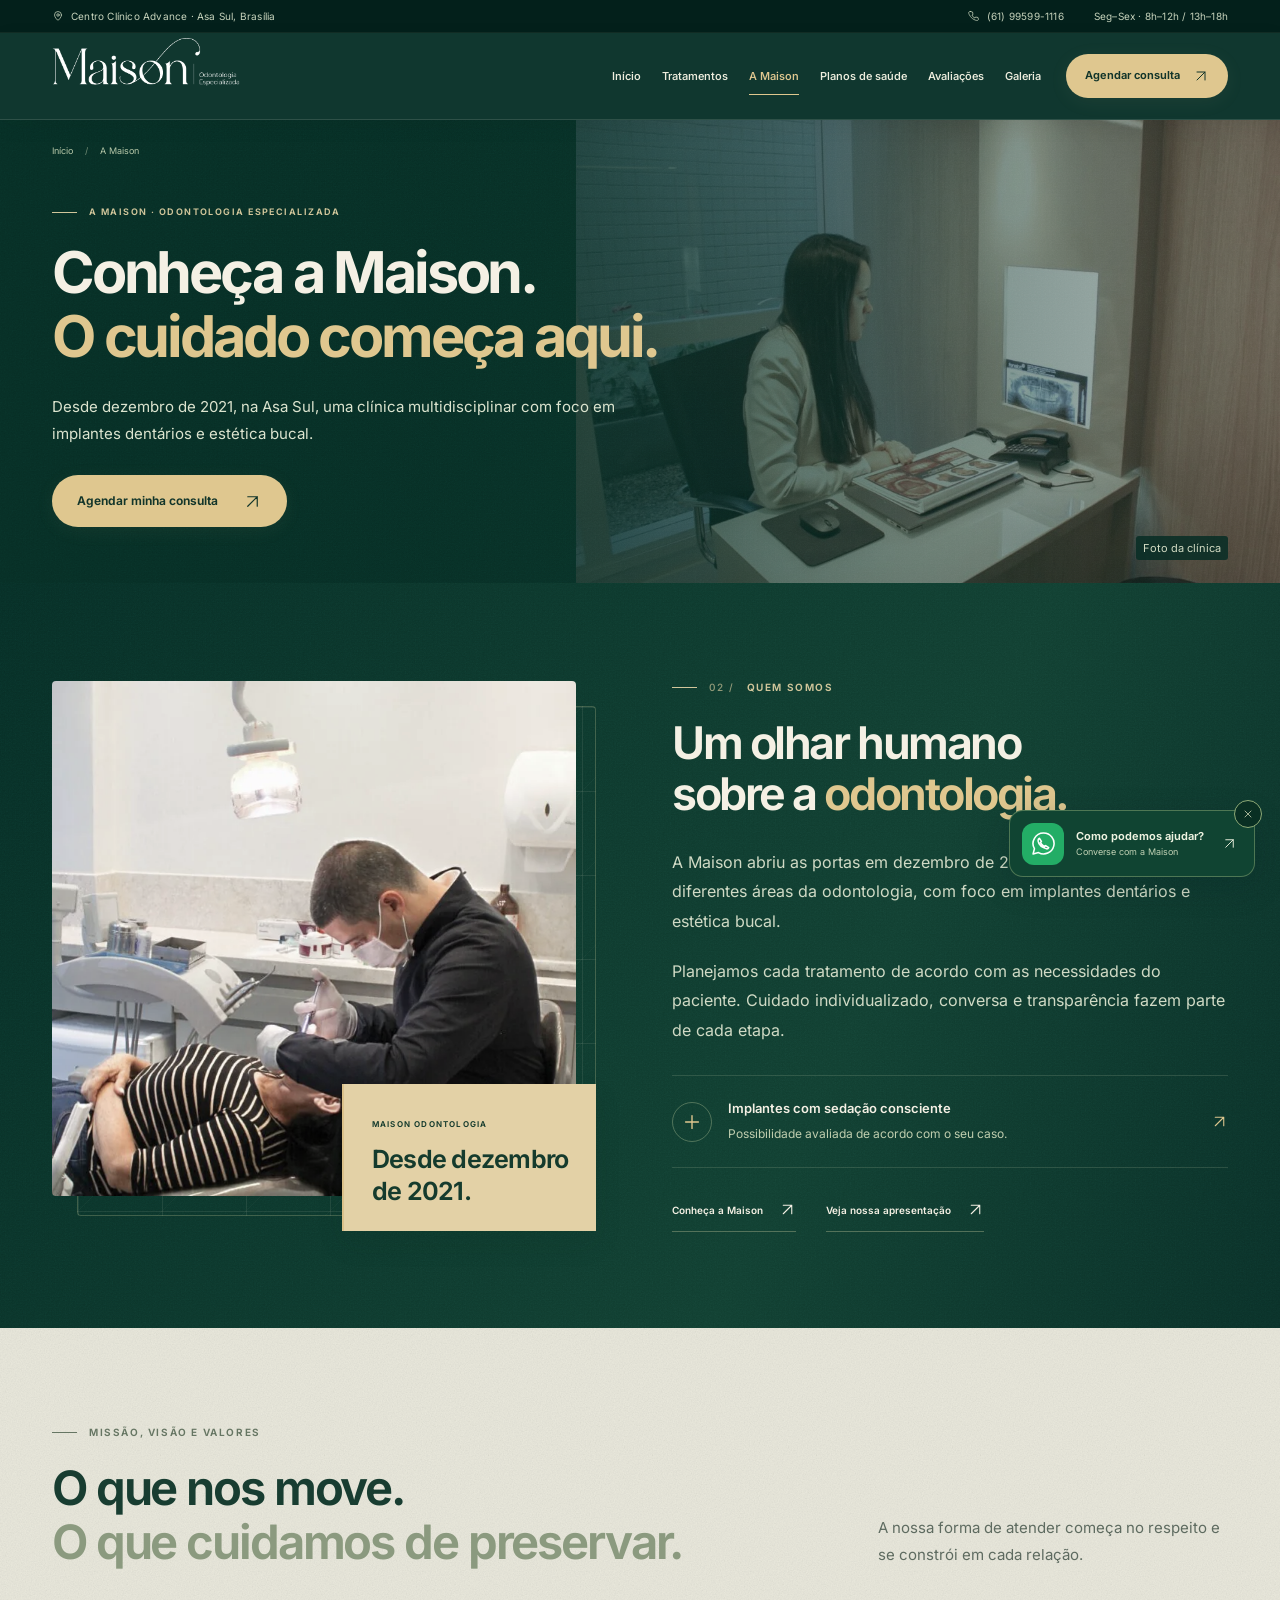
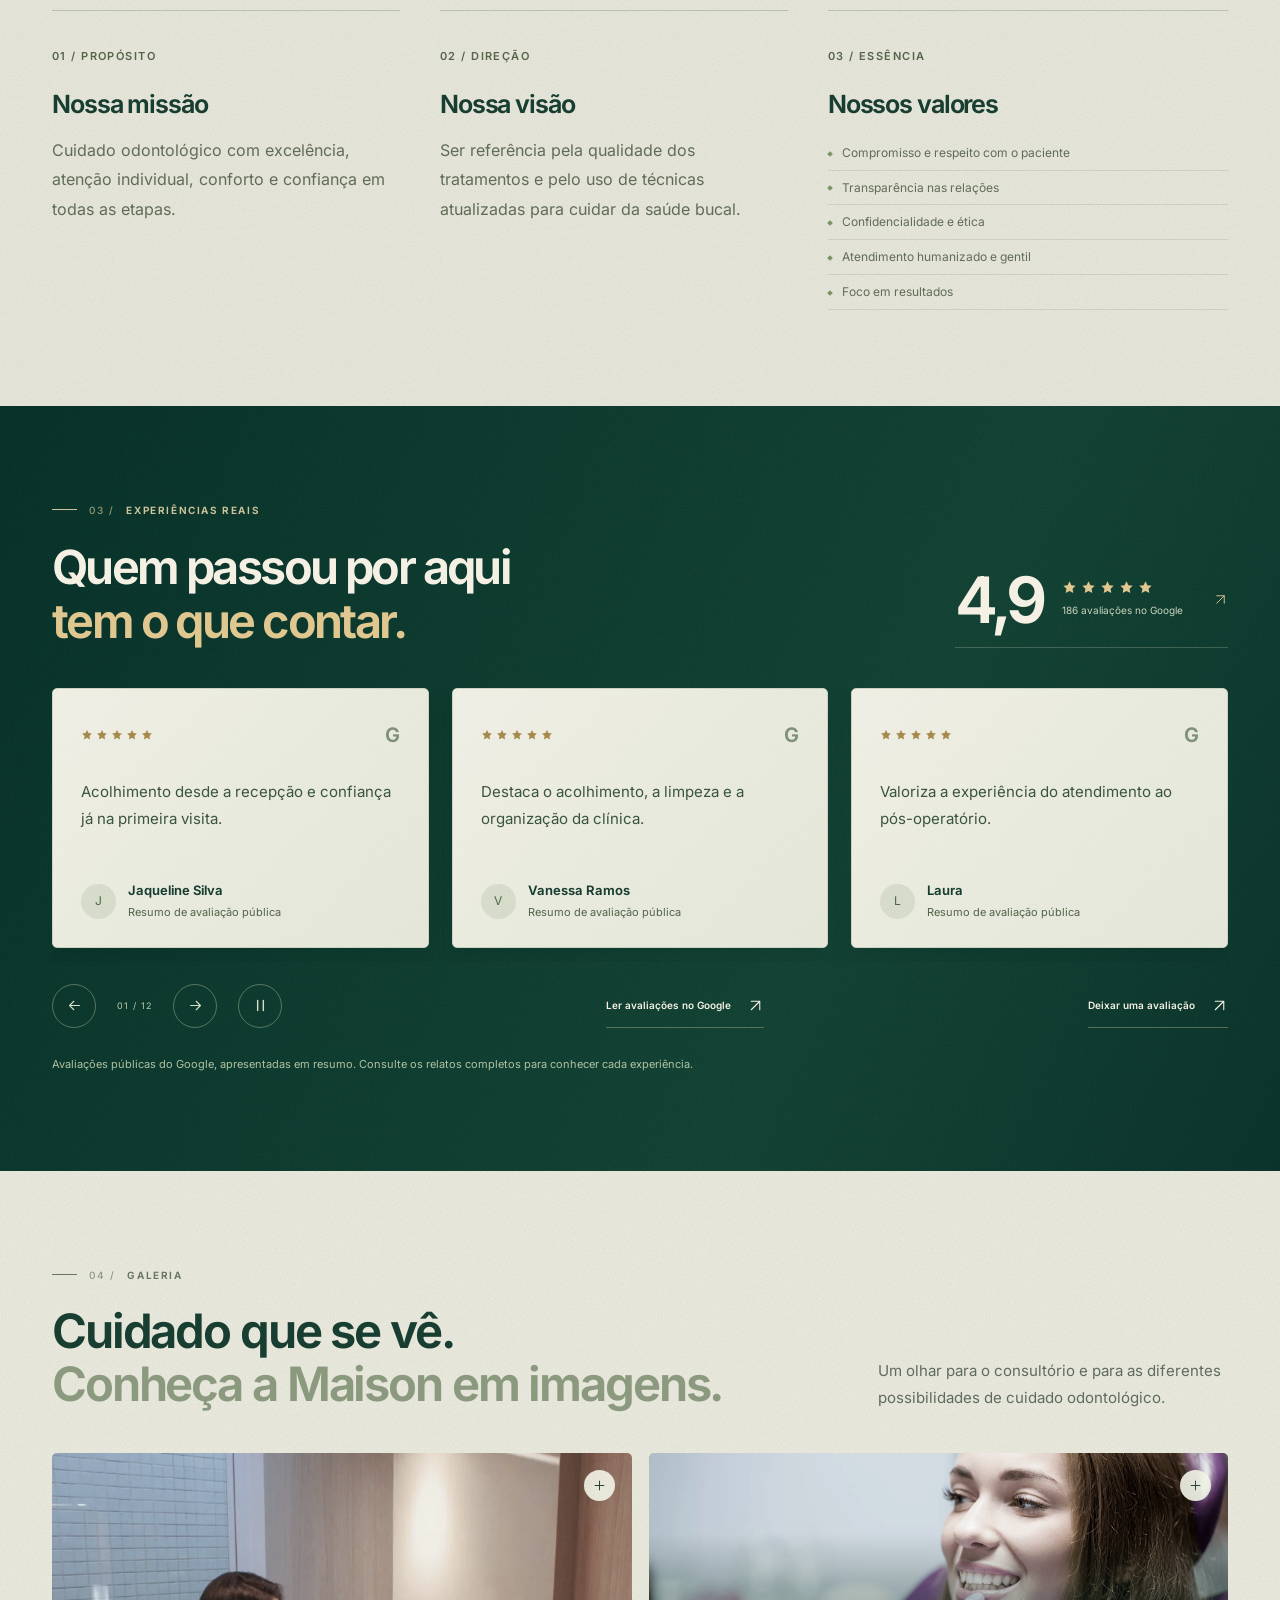
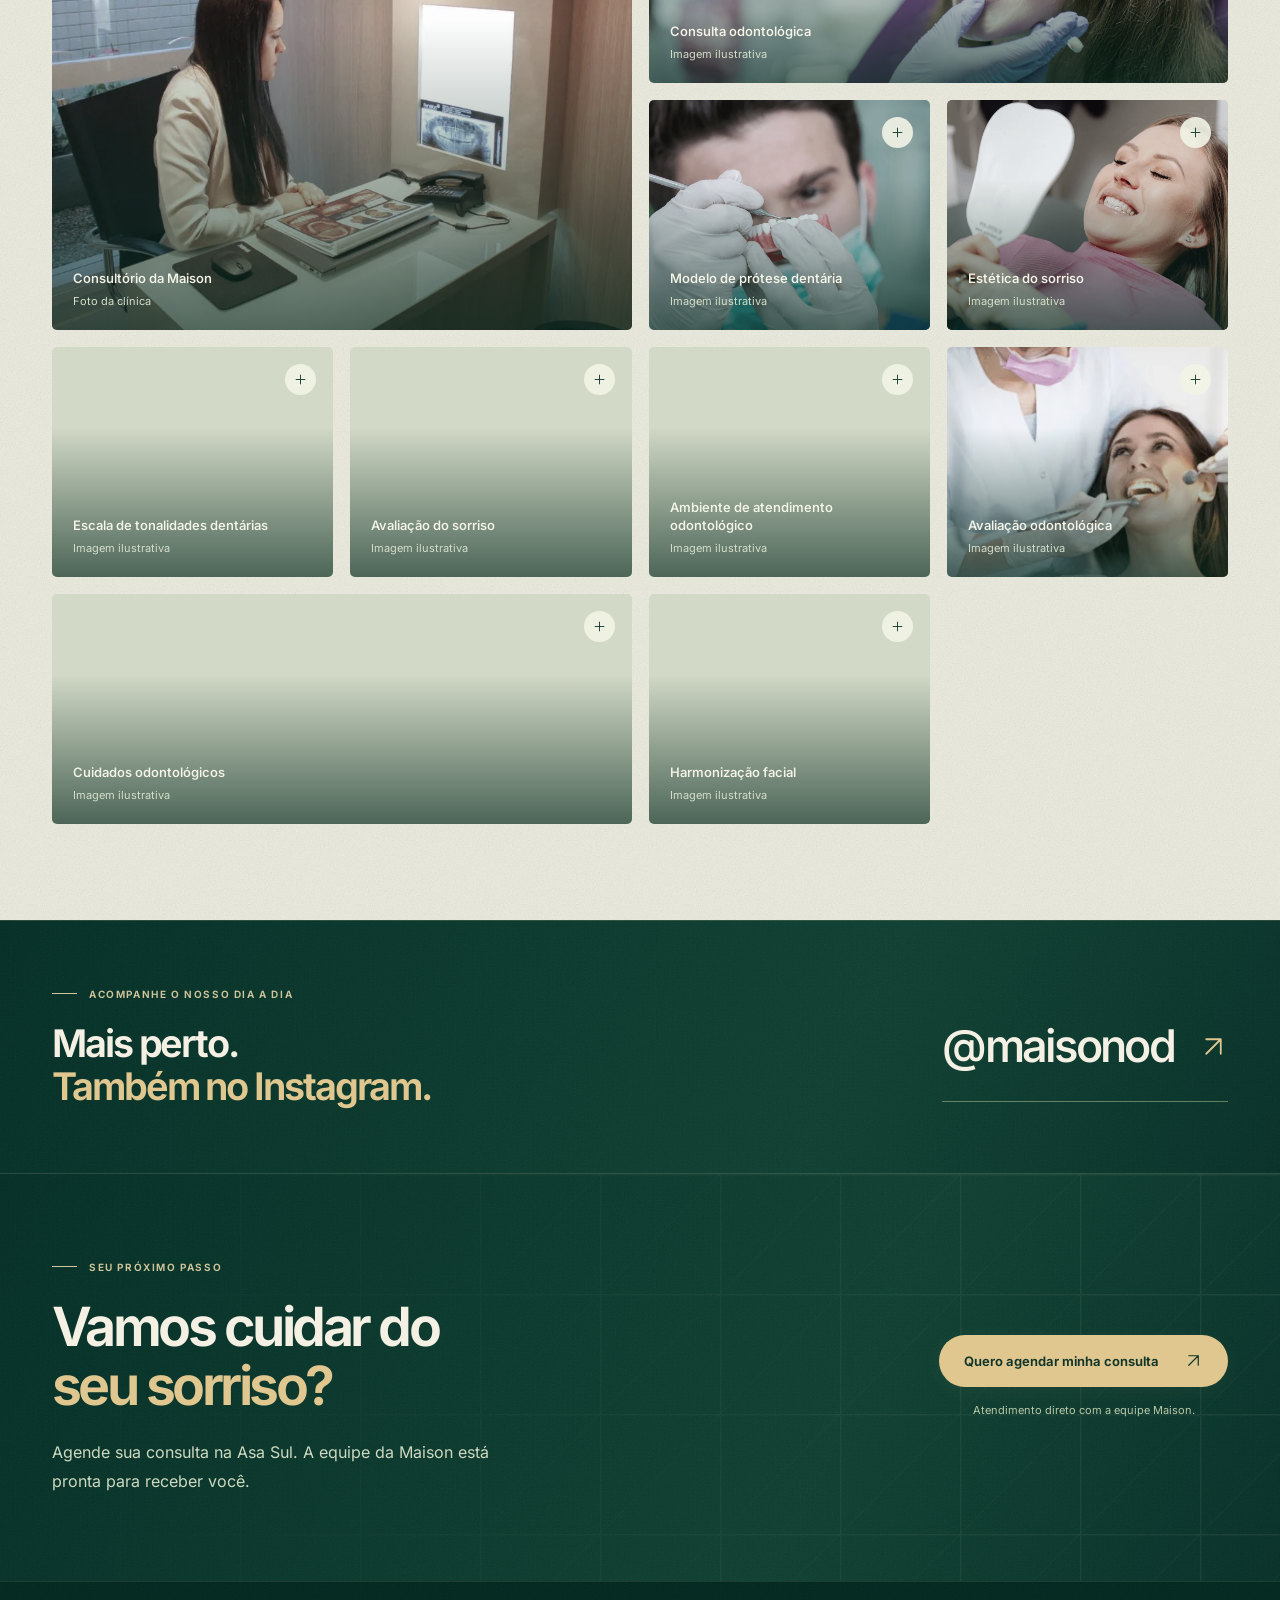
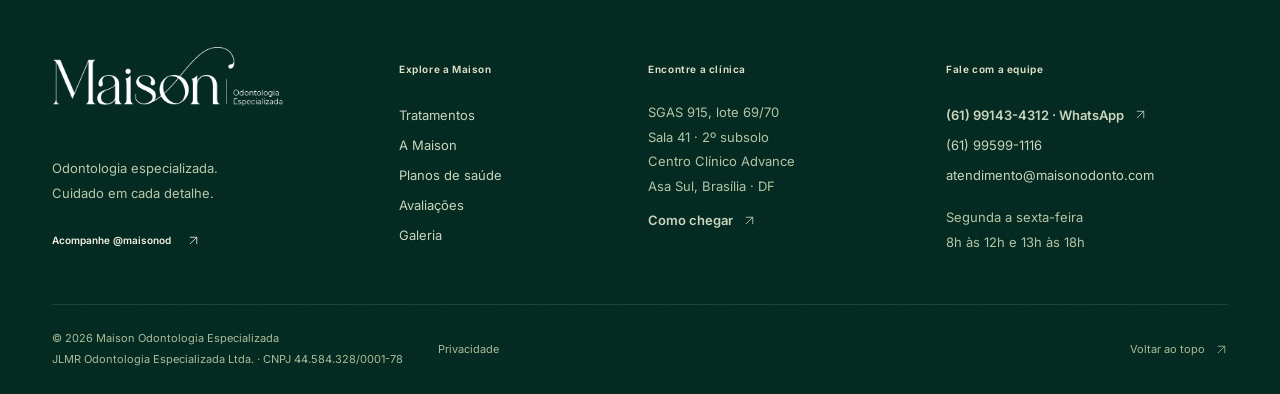
==== commit 676ed148: "Melhora legibilidade, controles e acessibilidade após auditoria V5.2" ====
--- a/a-maison.html
+++ b/a-maison.html
@@ -1,3 +1,3 @@
-<!doctype html><html lang="pt-BR"><head><meta charset="utf-8"><meta name="viewport" content="width=device-width,initial-scale=1,viewport-fit=cover"><meta name="theme-color" content="#082e28"><title>Conheça a Maison Odontologia | Asa Sul, Brasília</title><meta name="description" content="Conheça a história, os valores e a proposta de atendimento da Maison, na Asa Sul. Clínica multidisciplinar desde dezembro de 2021."><meta name="robots" content="noindex,nofollow"><link rel="canonical" href="https://cornflowerblue-reindeer-259674.hostingersite.com/a-maison.html"><meta property="og:type" content="website"><meta property="og:locale" content="pt_BR"><meta property="og:site_name" content="Maison Odontologia Especializada"><meta property="og:title" content="Conheça a Maison Odontologia | Asa Sul, Brasília"><meta property="og:description" content="Conheça a história, os valores e a proposta de atendimento da Maison, na Asa Sul. Clínica multidisciplinar desde dezembro de 2021."><meta property="og:url" content="https://cornflowerblue-reindeer-259674.hostingersite.com/a-maison.html"><meta property="og:image" content="https://cornflowerblue-reindeer-259674.hostingersite.com/assets/img/og-maison.jpg"><meta name="twitter:card" content="summary_large_image"><link rel="icon" type="image/svg+xml" href="assets/img/favicon.svg"><link rel="preload" href="assets/fonts/inter-variable.woff2" as="font" type="font/woff2" crossorigin><link rel="stylesheet" href="assets/css/maison.css?v=maison-v5-1"><script type="application/ld+json">{"@context": "https://schema.org", "@graph": [{"@type": "Dentist", "@id": "https://cornflowerblue-reindeer-259674.hostingersite.com/#maison", "name": "Maison Odontologia Especializada", "legalName": "JLMR Odontologia Especializada Ltda.", "taxID": "44.584.328/0001-78", "url": "https://cornflowerblue-reindeer-259674.hostingersite.com/", "telephone": "+55 61 99599-1116", "email": "atendimento@maisonodonto.com", "image": "https://cornflowerblue-reindeer-259674.hostingersite.com/assets/img/clinica.webp", "address": {"@type": "PostalAddress", "streetAddress": "SGAS 915, lote 69/70, sala 41, 2º subsolo, Centro Clínico Advance", "addressLocality": "Brasília", "addressRegion": "DF", "postalCode": "70390-150", "addressCountry": "BR"}, "openingHoursSpecification": [{"@type": "OpeningHoursSpecification", "dayOfWeek": ["Monday", "Tuesday", "Wednesday", "Thursday", "Friday"], "opens": "08:00", "closes": "12:00"}, {"@type": "OpeningHoursSpecification", "dayOfWeek": ["Monday", "Tuesday", "Wednesday", "Thursday", "Friday"], "opens": "13:00", "closes": "18:00"}], "sameAs": ["https://www.instagram.com/maisonod/"]}, {"@type": "BreadcrumbList", "itemListElement": [{"@type": "ListItem", "position": 1, "name": "Início", "item": "https://cornflowerblue-reindeer-259674.hostingersite.com/"}, {"@type": "ListItem", "position": 2, "name": "Conheça a Maison Odontologia", "item": "https://cornflowerblue-reindeer-259674.hostingersite.com/a-maison.html"}]}]}</script></head><body id="topo" class="inner-page"><a class="skip-link" href="#conteudo">Pular para o conteúdo</a><div class="topbar"><div class="container"><span><svg class="icon " viewBox="0 0 24 24" fill="none" aria-hidden="true"><path d="M19 10c0 5-7 11-7 11S5 15 5 10a7 7 0 1 1 14 0Z"/><circle cx="12" cy="10" r="2.5"/></svg> Centro Clínico Advance · Asa Sul, Brasília</span><a href="tel:+5561995991116"><svg class="icon " viewBox="0 0 24 24" fill="none" aria-hidden="true"><path d="m5 3 4 1 1 5-2 1c1 3 3 5 6 6l1-2 5 1 1 4c-1 3-6 2-9 0-4-2-7-5-9-9-2-3-3-8 2-7Z"/></svg> (61) 99599-1116</a><span class="topbar-hours">Seg–Sex · 8h–12h / 13h–18h</span></div></div>
+<!doctype html><html lang="pt-BR"><head><meta charset="utf-8"><meta name="viewport" content="width=device-width,initial-scale=1,viewport-fit=cover"><meta name="theme-color" content="#082e28"><title>Conheça a Maison Odontologia | Asa Sul, Brasília</title><meta name="description" content="Conheça a história, os valores e a proposta de atendimento da Maison, na Asa Sul. Clínica multidisciplinar desde dezembro de 2021."><meta name="robots" content="noindex,nofollow"><link rel="canonical" href="https://cornflowerblue-reindeer-259674.hostingersite.com/a-maison.html"><meta property="og:type" content="website"><meta property="og:locale" content="pt_BR"><meta property="og:site_name" content="Maison Odontologia Especializada"><meta property="og:title" content="Conheça a Maison Odontologia | Asa Sul, Brasília"><meta property="og:description" content="Conheça a história, os valores e a proposta de atendimento da Maison, na Asa Sul. Clínica multidisciplinar desde dezembro de 2021."><meta property="og:url" content="https://cornflowerblue-reindeer-259674.hostingersite.com/a-maison.html"><meta property="og:image" content="https://cornflowerblue-reindeer-259674.hostingersite.com/assets/img/og-maison.jpg"><meta name="twitter:card" content="summary_large_image"><link rel="icon" type="image/svg+xml" href="assets/img/favicon.svg"><link rel="preload" href="assets/fonts/inter-variable.woff2" as="font" type="font/woff2" crossorigin><link rel="stylesheet" href="assets/css/maison.css?v=maison-v5-2"><script type="application/ld+json">{"@context": "https://schema.org", "@graph": [{"@type": "Dentist", "@id": "https://cornflowerblue-reindeer-259674.hostingersite.com/#maison", "name": "Maison Odontologia Especializada", "legalName": "JLMR Odontologia Especializada Ltda.", "taxID": "44.584.328/0001-78", "url": "https://cornflowerblue-reindeer-259674.hostingersite.com/", "telephone": "+55 61 99599-1116", "email": "atendimento@maisonodonto.com", "image": "https://cornflowerblue-reindeer-259674.hostingersite.com/assets/img/clinica.webp", "address": {"@type": "PostalAddress", "streetAddress": "SGAS 915, lote 69/70, sala 41, 2º subsolo, Centro Clínico Advance", "addressLocality": "Brasília", "addressRegion": "DF", "postalCode": "70390-150", "addressCountry": "BR"}, "openingHoursSpecification": [{"@type": "OpeningHoursSpecification", "dayOfWeek": ["Monday", "Tuesday", "Wednesday", "Thursday", "Friday"], "opens": "08:00", "closes": "12:00"}, {"@type": "OpeningHoursSpecification", "dayOfWeek": ["Monday", "Tuesday", "Wednesday", "Thursday", "Friday"], "opens": "13:00", "closes": "18:00"}], "sameAs": ["https://www.instagram.com/maisonod/"]}, {"@type": "BreadcrumbList", "itemListElement": [{"@type": "ListItem", "position": 1, "name": "Início", "item": "https://cornflowerblue-reindeer-259674.hostingersite.com/"}, {"@type": "ListItem", "position": 2, "name": "Conheça a Maison Odontologia", "item": "https://cornflowerblue-reindeer-259674.hostingersite.com/a-maison.html"}]}]}</script></head><body id="topo" class="inner-page"><a class="skip-link" href="#conteudo">Pular para o conteúdo</a><div class="topbar"><div class="container"><span><svg class="icon " viewBox="0 0 24 24" fill="none" aria-hidden="true"><path d="M19 10c0 5-7 11-7 11S5 15 5 10a7 7 0 1 1 14 0Z"/><circle cx="12" cy="10" r="2.5"/></svg> Centro Clínico Advance · Asa Sul, Brasília</span><a href="tel:+5561995991116"><svg class="icon " viewBox="0 0 24 24" fill="none" aria-hidden="true"><path d="m5 3 4 1 1 5-2 1c1 3 3 5 6 6l1-2 5 1 1 4c-1 3-6 2-9 0-4-2-7-5-9-9-2-3-3-8 2-7Z"/></svg> (61) 99599-1116</a><span class="topbar-hours">Seg–Sex · 8h–12h / 13h–18h</span></div></div>
 <header class="site-header"><div class="scroll-progress" aria-hidden="true"></div><div class="container header-inner"><a href="index.html" class="brand" aria-label="Maison Odontologia — início"><img src="assets/img/logo.webp" width="650" height="255" alt="Maison Odontologia Especializada"></a><nav class="desktop-nav" aria-label="Menu principal"><a href="index.html">Início</a><a href="especialidades.html">Tratamentos</a><a href="a-maison.html" aria-current="page">A Maison</a><a href="convenios.html">Planos de saúde</a><a href="index.html#avaliacoes">Avaliações</a><a href="index.html#galeria">Galeria</a></nav><a class="btn btn-gold header-cta" href="https://wa.me/5561991434312?text=Ol%C3%A1%2C%20Maison%21%20Gostaria%20de%20agendar%20uma%20consulta." target="_blank" rel="noopener noreferrer"><span class="desktop-label">Agendar consulta</span><span class="mobile-label">Agendar</span><svg class="icon " viewBox="0 0 24 24" fill="none" aria-hidden="true"><path d="M6 18 18 6M6 6h12v12"/></svg></a><details class="mobile-menu"><summary aria-label="Abrir ou fechar menu"><span></span><span></span><span></span></summary><div class="mobile-panel"><span class="eyebrow"><i></i>MAISON · ODONTOLOGIA ESPECIALIZADA</span><nav aria-label="Menu do celular"><a href="index.html">Início</a><a href="especialidades.html">Tratamentos</a><a href="a-maison.html" aria-current="page">A Maison</a><a href="convenios.html">Planos de saúde</a><a href="index.html#avaliacoes">Avaliações</a><a href="index.html#galeria">Galeria</a><a href="contato.html">Como chegar e contato</a></nav><a class="btn btn-gold " href="https://wa.me/5561991434312?text=Ol%C3%A1%2C%20Maison%21%20Gostaria%20de%20agendar%20uma%20consulta." target="_blank" rel="noopener noreferrer">Agendar pelo WhatsApp<svg class="icon " viewBox="0 0 24 24" fill="none" aria-hidden="true"><path d="M6 18 18 6M6 6h12v12"/></svg></a><a class="mobile-instagram" href="https://www.instagram.com/maisonod/" target="_blank" rel="noopener noreferrer">Instagram · @maisonod<svg class="icon " viewBox="0 0 24 24" fill="none" aria-hidden="true"><path d="M6 18 18 6M6 6h12v12"/></svg></a><p>SGAS 915 · Centro Clínico Advance<br>Sala 41 · 2º subsolo · Asa Sul</p></div></details></div></header><main id="conteudo" tabindex="-1"><section class="page-hero forest"><div class="page-hero-photo"><img class="" src="assets/img/clinica.webp" alt="Foto da clínica" width="1024" height="683" loading="eager" fetchpriority="high" decoding="async"></div><div class="container"><div class="breadcrumb"><a href="index.html">Início</a><span>/</span>A Maison</div><div class="page-hero-copy"><span class="eyebrow"><i></i>A MAISON · ODONTOLOGIA ESPECIALIZADA</span><h1>Conheça a Maison.<br><em>O cuidado começa aqui.</em></h1><p>Desde dezembro de 2021, na Asa Sul, uma clínica multidisciplinar com foco em implantes dentários e estética bucal.</p><a class="btn btn-gold " href="https://wa.me/5561991434312?text=Ol%C3%A1%2C%20Maison%21%20Gostaria%20de%20agendar%20uma%20consulta." target="_blank" rel="noopener noreferrer">Agendar minha consulta<svg class="icon " viewBox="0 0 24 24" fill="none" aria-hidden="true"><path d="M6 18 18 6M6 6h12v12"/></svg></a></div><span class="page-photo-label">Foto da clínica</span></div></section><section class="section about-section forest" id="sobre"><div class="container about-grid"><div class="about-visual" data-reveal><img class="about-main-photo" src="assets/img/atendimento-1024.webp" alt="Atendimento odontológico na Maison" width="1024" height="686" loading="lazy" decoding="async"><div class="about-photo-tag"><span>MAISON ODONTOLOGIA</span><b>Desde dezembro<br>de 2021.</b></div></div><div class="about-copy" data-reveal><span class="eyebrow"><i></i><b>02 /</b> QUEM SOMOS</span><h2>Um olhar humano<br>sobre a <em>odontologia.</em></h2><p>A Maison abriu as portas em dezembro de 2021, na Asa Sul. Reunimos diferentes áreas da odontologia, com foco em implantes dentários e estética bucal.</p><p>Planejamos cada tratamento de acordo com as necessidades do paciente. Cuidado individualizado, conversa e transparência fazem parte de cada etapa.</p><a class="sedation-link" href="implantes-dentarios.html"><span><svg class="icon " viewBox="0 0 24 24" fill="none" aria-hidden="true"><path d="M12 5v14M5 12h14"/></svg></span><div><b>Implantes com sedação consciente</b><small>Possibilidade avaliada de acordo com o seu caso.</small></div><svg class="icon " viewBox="0 0 24 24" fill="none" aria-hidden="true"><path d="M6 18 18 6M6 6h12v12"/></svg></a><div class="about-actions"><a class="text-link" href="a-maison.html">Conheça a Maison <svg class="icon " viewBox="0 0 24 24" fill="none" aria-hidden="true"><path d="M6 18 18 6M6 6h12v12"/></svg></a><a class="text-link" href="https://www.instagram.com/maisonod/p/DBZYqyhp9SQ/" target="_blank" rel="noopener noreferrer">Veja nossa apresentação<svg class="icon " viewBox="0 0 24 24" fill="none" aria-hidden="true"><path d="M6 18 18 6M6 6h12v12"/></svg></a></div></div></div></section><section class="section purpose paper"><div class="container"><div class="section-heading"><div><span class="eyebrow"><i></i>MISSÃO, VISÃO E VALORES</span><h2>O que nos move.<br><em>O que cuidamos de preservar.</em></h2></div><p>A nossa forma de atender começa no respeito e se constrói em cada relação.</p></div><div class="purpose-grid"><article data-reveal><span class="purpose-num">01 / PROPÓSITO</span><h3>Nossa missão</h3><p>Cuidado odontológico com excelência, atenção individual, conforto e confiança em todas as etapas.</p></article><article data-reveal><span class="purpose-num">02 / DIREÇÃO</span><h3>Nossa visão</h3><p>Ser referência pela qualidade dos tratamentos e pelo uso de técnicas atualizadas para cuidar da saúde bucal.</p></article><article class="purpose-values" data-reveal><span class="purpose-num">03 / ESSÊNCIA</span><h3>Nossos valores</h3><ul><li>Compromisso e respeito com o paciente</li><li>Transparência nas relações</li><li>Confidencialidade e ética</li><li>Atendimento humanizado e gentil</li><li>Foco em resultados</li></ul></article></div></div></section><section class="section reviews-section forest" id="avaliacoes"><div class="container"><div class="reviews-heading"><div data-reveal><span class="eyebrow"><i></i><b>03 /</b> EXPERIÊNCIAS REAIS</span><h2>Quem passou por aqui<br><em>tem o que contar.</em></h2></div><a href="https://search.google.com/local/reviews?ludocid=7965416693532771631" target="_blank" rel="noopener noreferrer" class="rating-summary"><strong>4,9</strong><div><span class="stars" aria-label="5 estrelas"><svg class="icon " viewBox="0 0 24 24" fill="none" aria-hidden="true"><path d="m12 2 3 6.2 6.8 1-4.9 4.8 1.2 6.8L12 17.6l-6.1 3.2 1.2-6.8-4.9-4.8 6.8-1L12 2Z"/></svg><svg class="icon " viewBox="0 0 24 24" fill="none" aria-hidden="true"><path d="m12 2 3 6.2 6.8 1-4.9 4.8 1.2 6.8L12 17.6l-6.1 3.2 1.2-6.8-4.9-4.8 6.8-1L12 2Z"/></svg><svg class="icon " viewBox="0 0 24 24" fill="none" aria-hidden="true"><path d="m12 2 3 6.2 6.8 1-4.9 4.8 1.2 6.8L12 17.6l-6.1 3.2 1.2-6.8-4.9-4.8 6.8-1L12 2Z"/></svg><svg class="icon " viewBox="0 0 24 24" fill="none" aria-hidden="true"><path d="m12 2 3 6.2 6.8 1-4.9 4.8 1.2 6.8L12 17.6l-6.1 3.2 1.2-6.8-4.9-4.8 6.8-1L12 2Z"/></svg><svg class="icon " viewBox="0 0 24 24" fill="none" aria-hidden="true"><path d="m12 2 3 6.2 6.8 1-4.9 4.8 1.2 6.8L12 17.6l-6.1 3.2 1.2-6.8-4.9-4.8 6.8-1L12 2Z"/></svg></span><span>186 avaliações no Google</span></div><svg class="icon " viewBox="0 0 24 24" fill="none" aria-hidden="true"><path d="M6 18 18 6M6 6h12v12"/></svg></a></div><div class="reviews-rail" data-carousel="reviews" aria-label="Avaliações de pacientes"><article class="review-card"><div class="review-top"><span class="stars" aria-label="5 estrelas"><svg class="icon " viewBox="0 0 24 24" fill="none" aria-hidden="true"><path d="m12 2 3 6.2 6.8 1-4.9 4.8 1.2 6.8L12 17.6l-6.1 3.2 1.2-6.8-4.9-4.8 6.8-1L12 2Z"/></svg><svg class="icon " viewBox="0 0 24 24" fill="none" aria-hidden="true"><path d="m12 2 3 6.2 6.8 1-4.9 4.8 1.2 6.8L12 17.6l-6.1 3.2 1.2-6.8-4.9-4.8 6.8-1L12 2Z"/></svg><svg class="icon " viewBox="0 0 24 24" fill="none" aria-hidden="true"><path d="m12 2 3 6.2 6.8 1-4.9 4.8 1.2 6.8L12 17.6l-6.1 3.2 1.2-6.8-4.9-4.8 6.8-1L12 2Z"/></svg><svg class="icon " viewBox="0 0 24 24" fill="none" aria-hidden="true"><path d="m12 2 3 6.2 6.8 1-4.9 4.8 1.2 6.8L12 17.6l-6.1 3.2 1.2-6.8-4.9-4.8 6.8-1L12 2Z"/></svg><svg class="icon " viewBox="0 0 24 24" fill="none" aria-hidden="true"><path d="m12 2 3 6.2 6.8 1-4.9 4.8 1.2 6.8L12 17.6l-6.1 3.2 1.2-6.8-4.9-4.8 6.8-1L12 2Z"/></svg></span><span class="google-mark" aria-label="Google">G</span></div><p>Acolhimento desde a recepção e confiança já na primeira visita.</p><div class="review-person"><span class="review-initial">J</span><div><strong>Jaqueline Silva</strong><small>Resumo de avaliação pública</small></div></div></article><article class="review-card"><div class="review-top"><span class="stars" aria-label="5 estrelas"><svg class="icon " viewBox="0 0 24 24" fill="none" aria-hidden="true"><path d="m12 2 3 6.2 6.8 1-4.9 4.8 1.2 6.8L12 17.6l-6.1 3.2 1.2-6.8-4.9-4.8 6.8-1L12 2Z"/></svg><svg class="icon " viewBox="0 0 24 24" fill="none" aria-hidden="true"><path d="m12 2 3 6.2 6.8 1-4.9 4.8 1.2 6.8L12 17.6l-6.1 3.2 1.2-6.8-4.9-4.8 6.8-1L12 2Z"/></svg><svg class="icon " viewBox="0 0 24 24" fill="none" aria-hidden="true"><path d="m12 2 3 6.2 6.8 1-4.9 4.8 1.2 6.8L12 17.6l-6.1 3.2 1.2-6.8-4.9-4.8 6.8-1L12 2Z"/></svg><svg class="icon " viewBox="0 0 24 24" fill="none" aria-hidden="true"><path d="m12 2 3 6.2 6.8 1-4.9 4.8 1.2 6.8L12 17.6l-6.1 3.2 1.2-6.8-4.9-4.8 6.8-1L12 2Z"/></svg><svg class="icon " viewBox="0 0 24 24" fill="none" aria-hidden="true"><path d="m12 2 3 6.2 6.8 1-4.9 4.8 1.2 6.8L12 17.6l-6.1 3.2 1.2-6.8-4.9-4.8 6.8-1L12 2Z"/></svg></span><span class="google-mark" aria-label="Google">G</span></div><p>Destaca o acolhimento, a limpeza e a organização da clínica.</p><div class="review-person"><span class="review-initial">V</span><div><strong>Vanessa Ramos</strong><small>Resumo de avaliação pública</small></div></div></article><article class="review-card"><div class="review-top"><span class="stars" aria-label="5 estrelas"><svg class="icon " viewBox="0 0 24 24" fill="none" aria-hidden="true"><path d="m12 2 3 6.2 6.8 1-4.9 4.8 1.2 6.8L12 17.6l-6.1 3.2 1.2-6.8-4.9-4.8 6.8-1L12 2Z"/></svg><svg class="icon " viewBox="0 0 24 24" fill="none" aria-hidden="true"><path d="m12 2 3 6.2 6.8 1-4.9 4.8 1.2 6.8L12 17.6l-6.1 3.2 1.2-6.8-4.9-4.8 6.8-1L12 2Z"/></svg><svg class="icon " viewBox="0 0 24 24" fill="none" aria-hidden="true"><path d="m12 2 3 6.2 6.8 1-4.9 4.8 1.2 6.8L12 17.6l-6.1 3.2 1.2-6.8-4.9-4.8 6.8-1L12 2Z"/></svg><svg class="icon " viewBox="0 0 24 24" fill="none" aria-hidden="true"><path d="m12 2 3 6.2 6.8 1-4.9 4.8 1.2 6.8L12 17.6l-6.1 3.2 1.2-6.8-4.9-4.8 6.8-1L12 2Z"/></svg><svg class="icon " viewBox="0 0 24 24" fill="none" aria-hidden="true"><path d="m12 2 3 6.2 6.8 1-4.9 4.8 1.2 6.8L12 17.6l-6.1 3.2 1.2-6.8-4.9-4.8 6.8-1L12 2Z"/></svg></span><span class="google-mark" aria-label="Google">G</span></div><p>Valoriza a experiência do atendimento ao pós-operatório.</p><div class="review-person"><span class="review-initial">L</span><div><strong>Laura</strong><small>Resumo de avaliação pública</small></div></div></article><article class="review-card"><div class="review-top"><span class="stars" aria-label="5 estrelas"><svg class="icon " viewBox="0 0 24 24" fill="none" aria-hidden="true"><path d="m12 2 3 6.2 6.8 1-4.9 4.8 1.2 6.8L12 17.6l-6.1 3.2 1.2-6.8-4.9-4.8 6.8-1L12 2Z"/></svg><svg class="icon " viewBox="0 0 24 24" fill="none" aria-hidden="true"><path d="m12 2 3 6.2 6.8 1-4.9 4.8 1.2 6.8L12 17.6l-6.1 3.2 1.2-6.8-4.9-4.8 6.8-1L12 2Z"/></svg><svg class="icon " viewBox="0 0 24 24" fill="none" aria-hidden="true"><path d="m12 2 3 6.2 6.8 1-4.9 4.8 1.2 6.8L12 17.6l-6.1 3.2 1.2-6.8-4.9-4.8 6.8-1L12 2Z"/></svg><svg class="icon " viewBox="0 0 24 24" fill="none" aria-hidden="true"><path d="m12 2 3 6.2 6.8 1-4.9 4.8 1.2 6.8L12 17.6l-6.1 3.2 1.2-6.8-4.9-4.8 6.8-1L12 2Z"/></svg><svg class="icon " viewBox="0 0 24 24" fill="none" aria-hidden="true"><path d="m12 2 3 6.2 6.8 1-4.9 4.8 1.2 6.8L12 17.6l-6.1 3.2 1.2-6.8-4.9-4.8 6.8-1L12 2Z"/></svg></span><span class="google-mark" aria-label="Google">G</span></div><p>Elogia o atendimento e a qualidade dos profissionais.</p><div class="review-person"><span class="review-initial">V</span><div><strong>Valdecir Simao</strong><small>Resumo de avaliação pública</small></div></div></article><article class="review-card"><div class="review-top"><span class="stars" aria-label="5 estrelas"><svg class="icon " viewBox="0 0 24 24" fill="none" aria-hidden="true"><path d="m12 2 3 6.2 6.8 1-4.9 4.8 1.2 6.8L12 17.6l-6.1 3.2 1.2-6.8-4.9-4.8 6.8-1L12 2Z"/></svg><svg class="icon " viewBox="0 0 24 24" fill="none" aria-hidden="true"><path d="m12 2 3 6.2 6.8 1-4.9 4.8 1.2 6.8L12 17.6l-6.1 3.2 1.2-6.8-4.9-4.8 6.8-1L12 2Z"/></svg><svg class="icon " viewBox="0 0 24 24" fill="none" aria-hidden="true"><path d="m12 2 3 6.2 6.8 1-4.9 4.8 1.2 6.8L12 17.6l-6.1 3.2 1.2-6.8-4.9-4.8 6.8-1L12 2Z"/></svg><svg class="icon " viewBox="0 0 24 24" fill="none" aria-hidden="true"><path d="m12 2 3 6.2 6.8 1-4.9 4.8 1.2 6.8L12 17.6l-6.1 3.2 1.2-6.8-4.9-4.8 6.8-1L12 2Z"/></svg><svg class="icon " viewBox="0 0 24 24" fill="none" aria-hidden="true"><path d="m12 2 3 6.2 6.8 1-4.9 4.8 1.2 6.8L12 17.6l-6.1 3.2 1.2-6.8-4.9-4.8 6.8-1L12 2Z"/></svg></span><span class="google-mark" aria-label="Google">G</span></div><p>Relata uma experiência muito positiva com a clínica.</p><div class="review-person"><span class="review-initial">A</span><div><strong>Antonio Gomes</strong><small>Resumo de avaliação pública</small></div></div></article><article class="review-card"><div class="review-top"><span class="stars" aria-label="5 estrelas"><svg class="icon " viewBox="0 0 24 24" fill="none" aria-hidden="true"><path d="m12 2 3 6.2 6.8 1-4.9 4.8 1.2 6.8L12 17.6l-6.1 3.2 1.2-6.8-4.9-4.8 6.8-1L12 2Z"/></svg><svg class="icon " viewBox="0 0 24 24" fill="none" aria-hidden="true"><path d="m12 2 3 6.2 6.8 1-4.9 4.8 1.2 6.8L12 17.6l-6.1 3.2 1.2-6.8-4.9-4.8 6.8-1L12 2Z"/></svg><svg class="icon " viewBox="0 0 24 24" fill="none" aria-hidden="true"><path d="m12 2 3 6.2 6.8 1-4.9 4.8 1.2 6.8L12 17.6l-6.1 3.2 1.2-6.8-4.9-4.8 6.8-1L12 2Z"/></svg><svg class="icon " viewBox="0 0 24 24" fill="none" aria-hidden="true"><path d="m12 2 3 6.2 6.8 1-4.9 4.8 1.2 6.8L12 17.6l-6.1 3.2 1.2-6.8-4.9-4.8 6.8-1L12 2Z"/></svg><svg class="icon " viewBox="0 0 24 24" fill="none" aria-hidden="true"><path d="m12 2 3 6.2 6.8 1-4.9 4.8 1.2 6.8L12 17.6l-6.1 3.2 1.2-6.8-4.9-4.8 6.8-1L12 2Z"/></svg></span><span class="google-mark" aria-label="Google">G</span></div><p>Destaca o atendimento diferenciado e o ambiente acolhedor.</p><div class="review-person"><span class="review-initial">A</span><div><strong>Ana Carolina Lucena</strong><small>Resumo de avaliação pública</small></div></div></article><article class="review-card"><div class="review-top"><span class="stars" aria-label="5 estrelas"><svg class="icon " viewBox="0 0 24 24" fill="none" aria-hidden="true"><path d="m12 2 3 6.2 6.8 1-4.9 4.8 1.2 6.8L12 17.6l-6.1 3.2 1.2-6.8-4.9-4.8 6.8-1L12 2Z"/></svg><svg class="icon " viewBox="0 0 24 24" fill="none" aria-hidden="true"><path d="m12 2 3 6.2 6.8 1-4.9 4.8 1.2 6.8L12 17.6l-6.1 3.2 1.2-6.8-4.9-4.8 6.8-1L12 2Z"/></svg><svg class="icon " viewBox="0 0 24 24" fill="none" aria-hidden="true"><path d="m12 2 3 6.2 6.8 1-4.9 4.8 1.2 6.8L12 17.6l-6.1 3.2 1.2-6.8-4.9-4.8 6.8-1L12 2Z"/></svg><svg class="icon " viewBox="0 0 24 24" fill="none" aria-hidden="true"><path d="m12 2 3 6.2 6.8 1-4.9 4.8 1.2 6.8L12 17.6l-6.1 3.2 1.2-6.8-4.9-4.8 6.8-1L12 2Z"/></svg><svg class="icon " viewBox="0 0 24 24" fill="none" aria-hidden="true"><path d="m12 2 3 6.2 6.8 1-4.9 4.8 1.2 6.8L12 17.6l-6.1 3.2 1.2-6.8-4.9-4.8 6.8-1L12 2Z"/></svg></span><span class="google-mark" aria-label="Google">G</span></div><p>Elogia a estrutura, a limpeza e o atendimento dos profissionais.</p><div class="review-person"><span class="review-initial">E</span><div><strong>Erica Sousa</strong><small>Resumo de avaliação pública</small></div></div></article><article class="review-card"><div class="review-top"><span class="stars" aria-label="5 estrelas"><svg class="icon " viewBox="0 0 24 24" fill="none" aria-hidden="true"><path d="m12 2 3 6.2 6.8 1-4.9 4.8 1.2 6.8L12 17.6l-6.1 3.2 1.2-6.8-4.9-4.8 6.8-1L12 2Z"/></svg><svg class="icon " viewBox="0 0 24 24" fill="none" aria-hidden="true"><path d="m12 2 3 6.2 6.8 1-4.9 4.8 1.2 6.8L12 17.6l-6.1 3.2 1.2-6.8-4.9-4.8 6.8-1L12 2Z"/></svg><svg class="icon " viewBox="0 0 24 24" fill="none" aria-hidden="true"><path d="m12 2 3 6.2 6.8 1-4.9 4.8 1.2 6.8L12 17.6l-6.1 3.2 1.2-6.8-4.9-4.8 6.8-1L12 2Z"/></svg><svg class="icon " viewBox="0 0 24 24" fill="none" aria-hidden="true"><path d="m12 2 3 6.2 6.8 1-4.9 4.8 1.2 6.8L12 17.6l-6.1 3.2 1.2-6.8-4.9-4.8 6.8-1L12 2Z"/></svg><svg class="icon " viewBox="0 0 24 24" fill="none" aria-hidden="true"><path d="m12 2 3 6.2 6.8 1-4.9 4.8 1.2 6.8L12 17.6l-6.1 3.2 1.2-6.8-4.9-4.8 6.8-1L12 2Z"/></svg></span><span class="google-mark" aria-label="Google">G</span></div><p>Conta que a equipe ajudou a tornar a consulta mais tranquila.</p><div class="review-person"><span class="review-initial">M</span><div><strong>Mayara Melo</strong><small>Resumo de avaliação pública</small></div></div></article><article class="review-card"><div class="review-top"><span class="stars" aria-label="5 estrelas"><svg class="icon " viewBox="0 0 24 24" fill="none" aria-hidden="true"><path d="m12 2 3 6.2 6.8 1-4.9 4.8 1.2 6.8L12 17.6l-6.1 3.2 1.2-6.8-4.9-4.8 6.8-1L12 2Z"/></svg><svg class="icon " viewBox="0 0 24 24" fill="none" aria-hidden="true"><path d="m12 2 3 6.2 6.8 1-4.9 4.8 1.2 6.8L12 17.6l-6.1 3.2 1.2-6.8-4.9-4.8 6.8-1L12 2Z"/></svg><svg class="icon " viewBox="0 0 24 24" fill="none" aria-hidden="true"><path d="m12 2 3 6.2 6.8 1-4.9 4.8 1.2 6.8L12 17.6l-6.1 3.2 1.2-6.8-4.9-4.8 6.8-1L12 2Z"/></svg><svg class="icon " viewBox="0 0 24 24" fill="none" aria-hidden="true"><path d="m12 2 3 6.2 6.8 1-4.9 4.8 1.2 6.8L12 17.6l-6.1 3.2 1.2-6.8-4.9-4.8 6.8-1L12 2Z"/></svg><svg class="icon " viewBox="0 0 24 24" fill="none" aria-hidden="true"><path d="m12 2 3 6.2 6.8 1-4.9 4.8 1.2 6.8L12 17.6l-6.1 3.2 1.2-6.8-4.9-4.8 6.8-1L12 2Z"/></svg></span><span class="google-mark" aria-label="Google">G</span></div><p>Destaca a disponibilidade da equipe e a confiança no atendimento.</p><div class="review-person"><span class="review-initial">I</span><div><strong>Iasmim Lessa</strong><small>Resumo de avaliação pública</small></div></div></article><article class="review-card"><div class="review-top"><span class="stars" aria-label="5 estrelas"><svg class="icon " viewBox="0 0 24 24" fill="none" aria-hidden="true"><path d="m12 2 3 6.2 6.8 1-4.9 4.8 1.2 6.8L12 17.6l-6.1 3.2 1.2-6.8-4.9-4.8 6.8-1L12 2Z"/></svg><svg class="icon " viewBox="0 0 24 24" fill="none" aria-hidden="true"><path d="m12 2 3 6.2 6.8 1-4.9 4.8 1.2 6.8L12 17.6l-6.1 3.2 1.2-6.8-4.9-4.8 6.8-1L12 2Z"/></svg><svg class="icon " viewBox="0 0 24 24" fill="none" aria-hidden="true"><path d="m12 2 3 6.2 6.8 1-4.9 4.8 1.2 6.8L12 17.6l-6.1 3.2 1.2-6.8-4.9-4.8 6.8-1L12 2Z"/></svg><svg class="icon " viewBox="0 0 24 24" fill="none" aria-hidden="true"><path d="m12 2 3 6.2 6.8 1-4.9 4.8 1.2 6.8L12 17.6l-6.1 3.2 1.2-6.8-4.9-4.8 6.8-1L12 2Z"/></svg><svg class="icon " viewBox="0 0 24 24" fill="none" aria-hidden="true"><path d="m12 2 3 6.2 6.8 1-4.9 4.8 1.2 6.8L12 17.6l-6.1 3.2 1.2-6.8-4.9-4.8 6.8-1L12 2Z"/></svg></span><span class="google-mark" aria-label="Google">G</span></div><p>Relata boas experiências recorrentes com a clínica.</p><div class="review-person"><span class="review-initial">R</span><div><strong>Rayane Pereira Silva</strong><small>Resumo de avaliação pública</small></div></div></article><article class="review-card"><div class="review-top"><span class="stars" aria-label="5 estrelas"><svg class="icon " viewBox="0 0 24 24" fill="none" aria-hidden="true"><path d="m12 2 3 6.2 6.8 1-4.9 4.8 1.2 6.8L12 17.6l-6.1 3.2 1.2-6.8-4.9-4.8 6.8-1L12 2Z"/></svg><svg class="icon " viewBox="0 0 24 24" fill="none" aria-hidden="true"><path d="m12 2 3 6.2 6.8 1-4.9 4.8 1.2 6.8L12 17.6l-6.1 3.2 1.2-6.8-4.9-4.8 6.8-1L12 2Z"/></svg><svg class="icon " viewBox="0 0 24 24" fill="none" aria-hidden="true"><path d="m12 2 3 6.2 6.8 1-4.9 4.8 1.2 6.8L12 17.6l-6.1 3.2 1.2-6.8-4.9-4.8 6.8-1L12 2Z"/></svg><svg class="icon " viewBox="0 0 24 24" fill="none" aria-hidden="true"><path d="m12 2 3 6.2 6.8 1-4.9 4.8 1.2 6.8L12 17.6l-6.1 3.2 1.2-6.8-4.9-4.8 6.8-1L12 2Z"/></svg><svg class="icon " viewBox="0 0 24 24" fill="none" aria-hidden="true"><path d="m12 2 3 6.2 6.8 1-4.9 4.8 1.2 6.8L12 17.6l-6.1 3.2 1.2-6.8-4.9-4.8 6.8-1L12 2Z"/></svg></span><span class="google-mark" aria-label="Google">G</span></div><p>Valoriza a tranquilidade do ambiente e a confiança desde a recepção.</p><div class="review-person"><span class="review-initial">R</span><div><strong>Roberto Teles Garcia</strong><small>Resumo de avaliação pública</small></div></div></article><article class="review-card"><div class="review-top"><span class="stars" aria-label="5 estrelas"><svg class="icon " viewBox="0 0 24 24" fill="none" aria-hidden="true"><path d="m12 2 3 6.2 6.8 1-4.9 4.8 1.2 6.8L12 17.6l-6.1 3.2 1.2-6.8-4.9-4.8 6.8-1L12 2Z"/></svg><svg class="icon " viewBox="0 0 24 24" fill="none" aria-hidden="true"><path d="m12 2 3 6.2 6.8 1-4.9 4.8 1.2 6.8L12 17.6l-6.1 3.2 1.2-6.8-4.9-4.8 6.8-1L12 2Z"/></svg><svg class="icon " viewBox="0 0 24 24" fill="none" aria-hidden="true"><path d="m12 2 3 6.2 6.8 1-4.9 4.8 1.2 6.8L12 17.6l-6.1 3.2 1.2-6.8-4.9-4.8 6.8-1L12 2Z"/></svg><svg class="icon " viewBox="0 0 24 24" fill="none" aria-hidden="true"><path d="m12 2 3 6.2 6.8 1-4.9 4.8 1.2 6.8L12 17.6l-6.1 3.2 1.2-6.8-4.9-4.8 6.8-1L12 2Z"/></svg><svg class="icon " viewBox="0 0 24 24" fill="none" aria-hidden="true"><path d="m12 2 3 6.2 6.8 1-4.9 4.8 1.2 6.8L12 17.6l-6.1 3.2 1.2-6.8-4.9-4.8 6.8-1L12 2Z"/></svg></span><span class="google-mark" aria-label="Google">G</span></div><p>Destaca a boa recepção de toda a equipe desde o primeiro atendimento.</p><div class="review-person"><span class="review-initial">J</span><div><strong>João Pedro Cardoso Mattos</strong><small>Resumo de avaliação pública</small></div></div></article></div><div class="reviews-bottom"><div class="carousel-controls"><button type="button" data-prev="reviews" aria-label="Avaliação anterior"><svg class="icon reverse" viewBox="0 0 24 24" fill="none" aria-hidden="true"><path d="M5 12h14m-6-6 6 6-6 6"/></svg></button><span data-status="reviews">01 / 12</span><button type="button" data-next="reviews" aria-label="Próxima avaliação"><svg class="icon " viewBox="0 0 24 24" fill="none" aria-hidden="true"><path d="M5 12h14m-6-6 6 6-6 6"/></svg></button><button type="button" class="autoplay-control" data-autoplay="reviews" aria-label="Pausar rotação de avaliações"><svg class="icon " viewBox="0 0 24 24" fill="none" aria-hidden="true"><path d="M9 5v14M15 5v14"/></svg></button></div><a class="text-link" href="https://search.google.com/local/reviews?ludocid=7965416693532771631" target="_blank" rel="noopener noreferrer">Ler avaliações no Google<svg class="icon " viewBox="0 0 24 24" fill="none" aria-hidden="true"><path d="M6 18 18 6M6 6h12v12"/></svg></a><a class="text-link" href="https://share.google/kGlUzJOM2j24OXxMI" target="_blank" rel="noopener noreferrer">Deixar uma avaliação<svg class="icon " viewBox="0 0 24 24" fill="none" aria-hidden="true"><path d="M6 18 18 6M6 6h12v12"/></svg></a></div><p class="review-note">Avaliações públicas do Google, apresentadas em resumo. Consulte os relatos completos para conhecer cada experiência.</p></div></section><section class="section gallery-section paper" id="galeria"><div class="container"><div class="section-heading"><div><span class="eyebrow"><i></i><b>04 /</b> GALERIA</span><h2>Cuidado que se vê.<br><em>Conheça a Maison em imagens.</em></h2></div><p>Um olhar para o consultório e para as diferentes possibilidades de cuidado odontológico.</p></div><div class="gallery-grid"><figure class="gallery-item gallery-item-1" data-reveal><a href="assets/img/clinica.webp" target="_blank" rel="noopener noreferrer" data-gallery data-caption="Consultório da Maison · Foto da clínica" aria-label="Ampliar foto: Consultório da Maison"><img class="" src="assets/img/clinica.webp" alt="Consultório da Maison" width="1024" height="683" loading="lazy" decoding="async"><span class="gallery-plus"><svg class="icon " viewBox="0 0 24 24" fill="none" aria-hidden="true"><path d="M12 5v14M5 12h14"/></svg></span><figcaption><b>Consultório da Maison</b><span>Foto da clínica</span></figcaption></a></figure><figure class="gallery-item gallery-item-2" data-reveal><a href="assets/img/galeria-maison-1.webp" target="_blank" rel="noopener noreferrer" data-gallery data-caption="Consulta odontológica · Imagem ilustrativa" aria-label="Ampliar foto: Consulta odontológica"><img class="" src="assets/img/galeria-maison-1.webp" alt="Consulta odontológica" width="1920" height="883" loading="lazy" decoding="async"><span class="gallery-plus"><svg class="icon " viewBox="0 0 24 24" fill="none" aria-hidden="true"><path d="M12 5v14M5 12h14"/></svg></span><figcaption><b>Consulta odontológica</b><span>Imagem ilustrativa</span></figcaption></a></figure><figure class="gallery-item gallery-item-3" data-reveal><a href="assets/img/tratamento-protese.webp" target="_blank" rel="noopener noreferrer" data-gallery data-caption="Modelo de prótese dentária · Imagem ilustrativa" aria-label="Ampliar foto: Modelo de prótese dentária"><img class="" src="assets/img/tratamento-protese.webp" alt="Modelo de prótese dentária" width="1024" height="1024" loading="lazy" decoding="async"><span class="gallery-plus"><svg class="icon " viewBox="0 0 24 24" fill="none" aria-hidden="true"><path d="M12 5v14M5 12h14"/></svg></span><figcaption><b>Modelo de prótese dentária</b><span>Imagem ilustrativa</span></figcaption></a></figure><figure class="gallery-item gallery-item-4" data-reveal><a href="assets/img/tratamento-lentes.webp" target="_blank" rel="noopener noreferrer" data-gallery data-caption="Estética do sorriso · Imagem ilustrativa" aria-label="Ampliar foto: Estética do sorriso"><img class="" src="assets/img/tratamento-lentes.webp" alt="Estética do sorriso" width="1024" height="1024" loading="lazy" decoding="async"><span class="gallery-plus"><svg class="icon " viewBox="0 0 24 24" fill="none" aria-hidden="true"><path d="M12 5v14M5 12h14"/></svg></span><figcaption><b>Estética do sorriso</b><span>Imagem ilustrativa</span></figcaption></a></figure><figure class="gallery-item gallery-item-5" data-reveal><a href="assets/img/tratamento-clareamento.webp" target="_blank" rel="noopener noreferrer" data-gallery data-caption="Escala de tonalidades dentárias · Imagem ilustrativa" aria-label="Ampliar foto: Escala de tonalidades dentárias"><img class="" src="assets/img/tratamento-clareamento.webp" alt="Escala de tonalidades dentárias" width="1024" height="1024" loading="lazy" decoding="async"><span class="gallery-plus"><svg class="icon " viewBox="0 0 24 24" fill="none" aria-hidden="true"><path d="M12 5v14M5 12h14"/></svg></span><figcaption><b>Escala de tonalidades dentárias</b><span>Imagem ilustrativa</span></figcaption></a></figure><figure class="gallery-item gallery-item-6" data-reveal><a href="assets/img/tratamento-invisalign.webp" target="_blank" rel="noopener noreferrer" data-gallery data-caption="Avaliação do sorriso · Imagem ilustrativa" aria-label="Ampliar foto: Avaliação do sorriso"><img class="" src="assets/img/tratamento-invisalign.webp" alt="Avaliação do sorriso" width="1024" height="1024" loading="lazy" decoding="async"><span class="gallery-plus"><svg class="icon " viewBox="0 0 24 24" fill="none" aria-hidden="true"><path d="M12 5v14M5 12h14"/></svg></span><figcaption><b>Avaliação do sorriso</b><span>Imagem ilustrativa</span></figcaption></a></figure><figure class="gallery-item gallery-item-7" data-reveal><a href="assets/img/tratamento-cirurgia.webp" target="_blank" rel="noopener noreferrer" data-gallery data-caption="Ambiente de atendimento odontológico · Imagem ilustrativa" aria-label="Ampliar foto: Ambiente de atendimento odontológico"><img class="" src="assets/img/tratamento-cirurgia.webp" alt="Ambiente de atendimento odontológico" width="1024" height="683" loading="lazy" decoding="async"><span class="gallery-plus"><svg class="icon " viewBox="0 0 24 24" fill="none" aria-hidden="true"><path d="M12 5v14M5 12h14"/></svg></span><figcaption><b>Ambiente de atendimento odontológico</b><span>Imagem ilustrativa</span></figcaption></a></figure><figure class="gallery-item gallery-item-8" data-reveal><a href="assets/img/tratamento-implantes.webp" target="_blank" rel="noopener noreferrer" data-gallery data-caption="Avaliação odontológica · Imagem ilustrativa" aria-label="Ampliar foto: Avaliação odontológica"><img class="" src="assets/img/tratamento-implantes.webp" alt="Avaliação odontológica" width="300" height="300" loading="lazy" decoding="async"><span class="gallery-plus"><svg class="icon " viewBox="0 0 24 24" fill="none" aria-hidden="true"><path d="M12 5v14M5 12h14"/></svg></span><figcaption><b>Avaliação odontológica</b><span>Imagem ilustrativa</span></figcaption></a></figure><figure class="gallery-item gallery-item-9" data-reveal><a href="assets/img/galeria-maison-2.webp" target="_blank" rel="noopener noreferrer" data-gallery data-caption="Cuidados odontológicos · Imagem ilustrativa" aria-label="Ampliar foto: Cuidados odontológicos"><img class="" src="assets/img/galeria-maison-2.webp" alt="Cuidados odontológicos" width="1920" height="1080" loading="lazy" decoding="async"><span class="gallery-plus"><svg class="icon " viewBox="0 0 24 24" fill="none" aria-hidden="true"><path d="M12 5v14M5 12h14"/></svg></span><figcaption><b>Cuidados odontológicos</b><span>Imagem ilustrativa</span></figcaption></a></figure><figure class="gallery-item gallery-item-10" data-reveal><a href="assets/img/tratamento-harmonizacao.webp" target="_blank" rel="noopener noreferrer" data-gallery data-caption="Harmonização facial · Imagem ilustrativa" aria-label="Ampliar foto: Harmonização facial"><img class="" src="assets/img/tratamento-harmonizacao.webp" alt="Harmonização facial" width="1024" height="1024" loading="lazy" decoding="async"><span class="gallery-plus"><svg class="icon " viewBox="0 0 24 24" fill="none" aria-hidden="true"><path d="M12 5v14M5 12h14"/></svg></span><figcaption><b>Harmonização facial</b><span>Imagem ilustrativa</span></figcaption></a></figure></div></div></section><dialog class="gallery-modal" aria-label="Galeria de fotos"><div class="modal-toolbar"><span data-modal-count></span><button type="button" data-modal-close aria-label="Fechar foto"><svg class="icon " viewBox="0 0 24 24" fill="none" aria-hidden="true"><path d="m6 6 12 12M18 6 6 18"/></svg></button></div><div class="modal-image-wrap"><button type="button" data-modal-prev aria-label="Foto anterior"><svg class="icon reverse" viewBox="0 0 24 24" fill="none" aria-hidden="true"><path d="M5 12h14m-6-6 6 6-6 6"/></svg></button><img data-modal-image alt=""><button type="button" data-modal-next aria-label="Próxima foto"><svg class="icon " viewBox="0 0 24 24" fill="none" aria-hidden="true"><path d="M5 12h14m-6-6 6 6-6 6"/></svg></button></div><p data-modal-caption></p></dialog><section class="instagram-band forest"><div class="container"><div><span class="eyebrow"><i></i>ACOMPANHE O NOSSO DIA A DIA</span><h2>Mais perto.<br><em>Também no Instagram.</em></h2></div><a class="instagram-handle" href="https://www.instagram.com/maisonod/" target="_blank" rel="noopener noreferrer">@maisonod<svg class="icon " viewBox="0 0 24 24" fill="none" aria-hidden="true"><path d="M6 18 18 6M6 6h12v12"/></svg></a></div></section><section class="final-cta forest"><div class="container"><div data-reveal><span class="eyebrow"><i></i>SEU PRÓXIMO PASSO</span><h2>Vamos cuidar do<br><em>seu sorriso?</em></h2><p>Agende sua consulta na Asa Sul. A equipe da Maison está pronta para receber você.</p></div><div data-reveal><a class="btn btn-gold " href="https://wa.me/5561991434312?text=Ol%C3%A1%2C%20Maison%21%20Gostaria%20de%20agendar%20uma%20consulta." target="_blank" rel="noopener noreferrer">Quero agendar minha consulta<svg class="icon " viewBox="0 0 24 24" fill="none" aria-hidden="true"><path d="M6 18 18 6M6 6h12v12"/></svg></a><span class="cta-sub">Atendimento direto com a equipe Maison.</span></div></div></section></main><footer class="footer forest"><div class="container"><div class="footer-top"><div class="footer-brand"><a href="index.html"><img src="assets/img/logo.webp" width="650" height="255" alt="Maison Odontologia Especializada" loading="lazy"></a><p>Odontologia especializada.<br>Cuidado em cada detalhe.</p><a class="text-link" href="https://www.instagram.com/maisonod/" target="_blank" rel="noopener noreferrer">Acompanhe @maisonod<svg class="icon " viewBox="0 0 24 24" fill="none" aria-hidden="true"><path d="M6 18 18 6M6 6h12v12"/></svg></a></div><div><h2>Explore a Maison</h2><a href="especialidades.html">Tratamentos</a><a href="a-maison.html">A Maison</a><a href="convenios.html">Planos de saúde</a><a href="index.html#avaliacoes">Avaliações</a><a href="index.html#galeria">Galeria</a></div><div><h2>Encontre a clínica</h2><p>SGAS 915, lote 69/70<br>Sala 41 · 2º subsolo<br>Centro Clínico Advance<br>Asa Sul, Brasília · DF</p><a class="text-link" href="https://www.google.com/maps/dir/?api=1&amp;destination=Maison%20Odontologia%20Especializada%2C%20SGAS%20915%2C%20Centro%20Cl%C3%ADnico%20Advance%2C%20Asa%20Sul%2C%20Bras%C3%ADlia%20-%20DF" target="_blank" rel="noopener noreferrer">Como chegar<svg class="icon " viewBox="0 0 24 24" fill="none" aria-hidden="true"><path d="M6 18 18 6M6 6h12v12"/></svg></a></div><div><h2>Fale com a equipe</h2><a class="text-link" href="https://wa.me/5561991434312?text=Ol%C3%A1%2C%20Maison%21%20Gostaria%20de%20agendar%20uma%20consulta." target="_blank" rel="noopener noreferrer">(61) 99143-4312 · WhatsApp<svg class="icon " viewBox="0 0 24 24" fill="none" aria-hidden="true"><path d="M6 18 18 6M6 6h12v12"/></svg></a><a href="tel:+5561995991116">(61) 99599-1116</a><a href="mailto:atendimento@maisonodonto.com">atendimento@maisonodonto.com</a><p>Segunda a sexta-feira<br>8h às 12h e 13h às 18h</p></div></div><div class="footer-bottom"><span>© 2026 Maison Odontologia Especializada<br><small>JLMR Odontologia Especializada Ltda. · CNPJ 44.584.328/0001-78</small></span><a href="privacidade.html">Privacidade</a><a href="#topo">Voltar ao topo <svg class="icon " viewBox="0 0 24 24" fill="none" aria-hidden="true"><path d="M6 18 18 6M6 6h12v12"/></svg></a></div></div></footer>
-<div class="contact-float"><button class="contact-dismiss" type="button" aria-label="Fechar mensagem de atendimento"><svg class="icon " viewBox="0 0 24 24" fill="none" aria-hidden="true"><path d="m6 6 12 12M18 6 6 18"/></svg></button><a href="https://wa.me/5561991434312?text=Ol%C3%A1%2C%20Maison%21%20Gostaria%20de%20agendar%20uma%20consulta." target="_blank" rel="noopener noreferrer"><span class="wa-round"><svg class="icon " viewBox="0 0 24 24" fill="none" aria-hidden="true"><path d="M12 2a10 10 0 0 0-8.7 15L2 22l5.2-1.3A10 10 0 1 0 12 2Z"/><path d="m8 7 2 3-1 1c1 2 2 3 4 4l1-1 3 2c-1 2-3 1-5 0-4-2-6-6-5-8l1-1Z"/></svg></span><span>Como podemos ajudar?<small>Converse com a Maison</small></span><svg class="icon " viewBox="0 0 24 24" fill="none" aria-hidden="true"><path d="M6 18 18 6M6 6h12v12"/></svg></a></div><div class="mobile-contact"><a href="https://wa.me/5561991434312?text=Ol%C3%A1%2C%20Maison%21%20Gostaria%20de%20agendar%20uma%20consulta." target="_blank" rel="noopener noreferrer"><svg class="icon " viewBox="0 0 24 24" fill="none" aria-hidden="true"><path d="M12 2a10 10 0 0 0-8.7 15L2 22l5.2-1.3A10 10 0 1 0 12 2Z"/><path d="m8 7 2 3-1 1c1 2 2 3 4 4l1-1 3 2c-1 2-3 1-5 0-4-2-6-6-5-8l1-1Z"/></svg><span>Agendar pelo WhatsApp<small>Fale diretamente com a Maison</small></span><svg class="icon " viewBox="0 0 24 24" fill="none" aria-hidden="true"><path d="M6 18 18 6M6 6h12v12"/></svg></a></div><script src="assets/js/maison.js?v=maison-v5-1"></script></body></html>
+<div class="contact-float"><button class="contact-dismiss" type="button" aria-label="Fechar mensagem de atendimento"><svg class="icon " viewBox="0 0 24 24" fill="none" aria-hidden="true"><path d="m6 6 12 12M18 6 6 18"/></svg></button><a href="https://wa.me/5561991434312?text=Ol%C3%A1%2C%20Maison%21%20Gostaria%20de%20agendar%20uma%20consulta." target="_blank" rel="noopener noreferrer"><span class="wa-round"><svg class="icon " viewBox="0 0 24 24" fill="none" aria-hidden="true"><path d="M12 2a10 10 0 0 0-8.7 15L2 22l5.2-1.3A10 10 0 1 0 12 2Z"/><path d="m8 7 2 3-1 1c1 2 2 3 4 4l1-1 3 2c-1 2-3 1-5 0-4-2-6-6-5-8l1-1Z"/></svg></span><span>Como podemos ajudar?<small>Converse com a Maison</small></span><svg class="icon " viewBox="0 0 24 24" fill="none" aria-hidden="true"><path d="M6 18 18 6M6 6h12v12"/></svg></a></div><div class="mobile-contact"><a href="https://wa.me/5561991434312?text=Ol%C3%A1%2C%20Maison%21%20Gostaria%20de%20agendar%20uma%20consulta." target="_blank" rel="noopener noreferrer"><svg class="icon " viewBox="0 0 24 24" fill="none" aria-hidden="true"><path d="M12 2a10 10 0 0 0-8.7 15L2 22l5.2-1.3A10 10 0 1 0 12 2Z"/><path d="m8 7 2 3-1 1c1 2 2 3 4 4l1-1 3 2c-1 2-3 1-5 0-4-2-6-6-5-8l1-1Z"/></svg><span>Agendar pelo WhatsApp<small>Fale diretamente com a Maison</small></span><svg class="icon " viewBox="0 0 24 24" fill="none" aria-hidden="true"><path d="M6 18 18 6M6 6h12v12"/></svg></a></div><script src="assets/js/maison.js?v=maison-v5-2"></script></body></html>
--- a/assets/css/maison.css
+++ b/assets/css/maison.css
@@ -34,3 +34,25 @@
 
 /* Keep the expanded photo inside the dialog, including wide source images. */
 .gallery-modal{width:min(1180px,calc(100vw - 32px))}.modal-image-wrap{display:grid;grid-template-columns:38px minmax(0,1fr) 38px}.modal-image-wrap img{width:100%;min-width:0;max-width:100%;height:auto;max-height:70dvh;object-fit:contain}@media(max-width:720px){.gallery-modal{width:calc(100vw - 20px)}.modal-image-wrap{grid-template-columns:30px minmax(0,1fr) 30px}}
+
+/* Audit: legibility, touch targets and keyboard focus, preserving the V5 composition. */
+.service-card p,.about-copy>p,.purpose-grid p,.plans-heading p,.service-detail-content p,.faq-list details p,.legal-copy p,.address-card>p,.final-cta p,.plans-info p{font-size:16px}
+.review-person small,.review-note,.plans-bottom,.plans-bottom>a,.service-card .micro-label,.purpose-num,.page-photo-label,.service-photo-note,.gallery-item figcaption>span{font-size:11px}
+.review-person small,.service-card .micro-label,.purpose-num{color:#536449}
+.review-person strong,.card-link,.footer-top>div:not(.footer-brand)>a,.footer-top>div:not(.footer-brand)>p,.contact-channels>a,.hours-row b,.hours-row span{font-size:13px}
+.sedation-link b{font-size:13px}.sedation-link small{font-size:12px}.gallery-item figcaption b{font-size:13px}
+.service-photo-note,.page-photo-label{background:#082d25d9;padding:3px 7px;border-radius:3px}
+.footer-bottom,.footer-bottom small,.cta-sub{font-size:11px}
+.carousel-controls button,.gallery-modal button{width:44px;height:44px;min-width:44px}
+.modal-image-wrap{grid-template-columns:44px minmax(0,1fr) 44px}
+.header-cta{min-height:44px}.contact-dismiss{width:28px;height:28px}
+[data-carousel]:focus-visible{outline:3px solid #9c742b;outline-offset:-3px}
+.service-card a:focus-visible,.gallery-item a:focus-visible{outline:3px solid #9c742b;outline-offset:-4px}
+@media(max-width:720px){
+ .footer-top>div:not(.footer-brand)>a,.contact-channels>a,.plans-bottom>a{min-height:44px}
+ .footer-top>div:not(.footer-brand)>p{font-size:12px}
+ .carousel-bottom{flex-wrap:wrap}.carousel-controls{gap:8px}.carousel-controls>span{font-size:10px}
+ .mobile-panel{padding-bottom:110px}
+ .hero-copy>p,.page-hero-copy>p{font-size:16px}
+ .modal-image-wrap{gap:5px}
+}
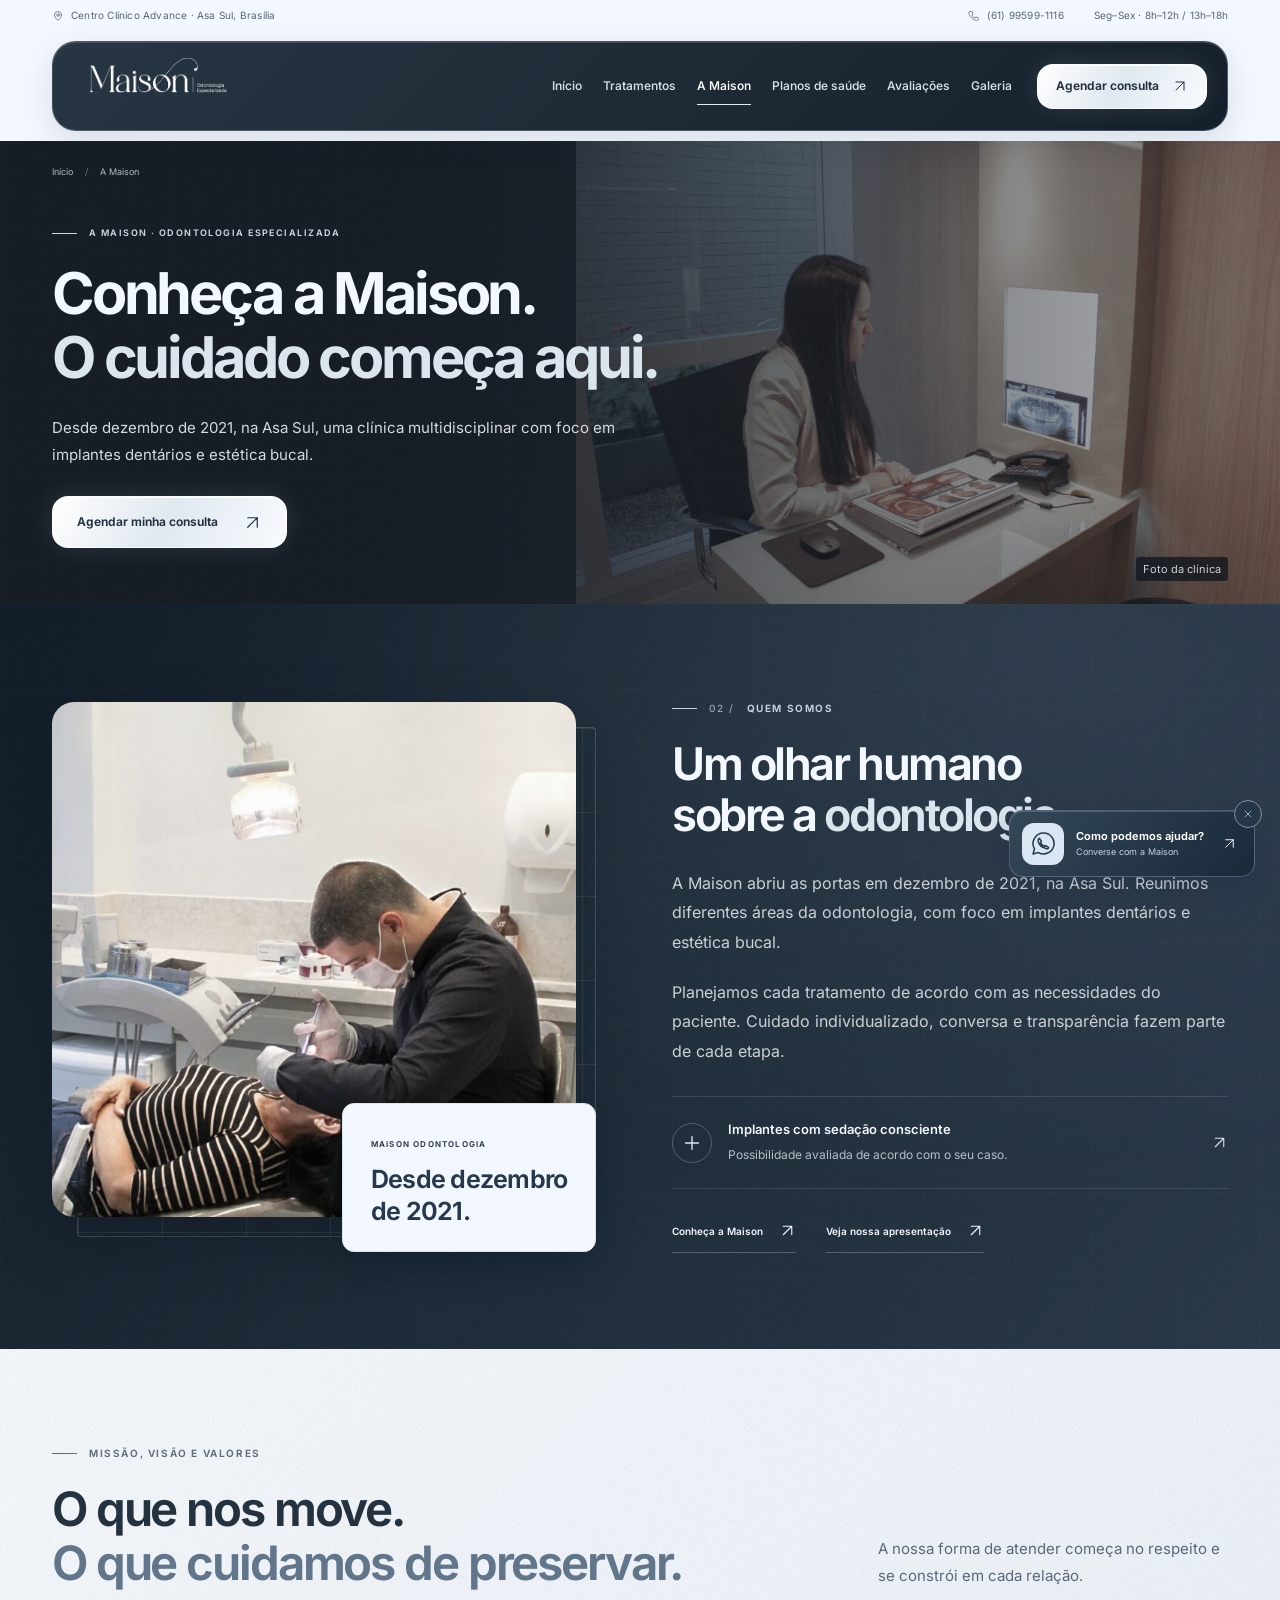
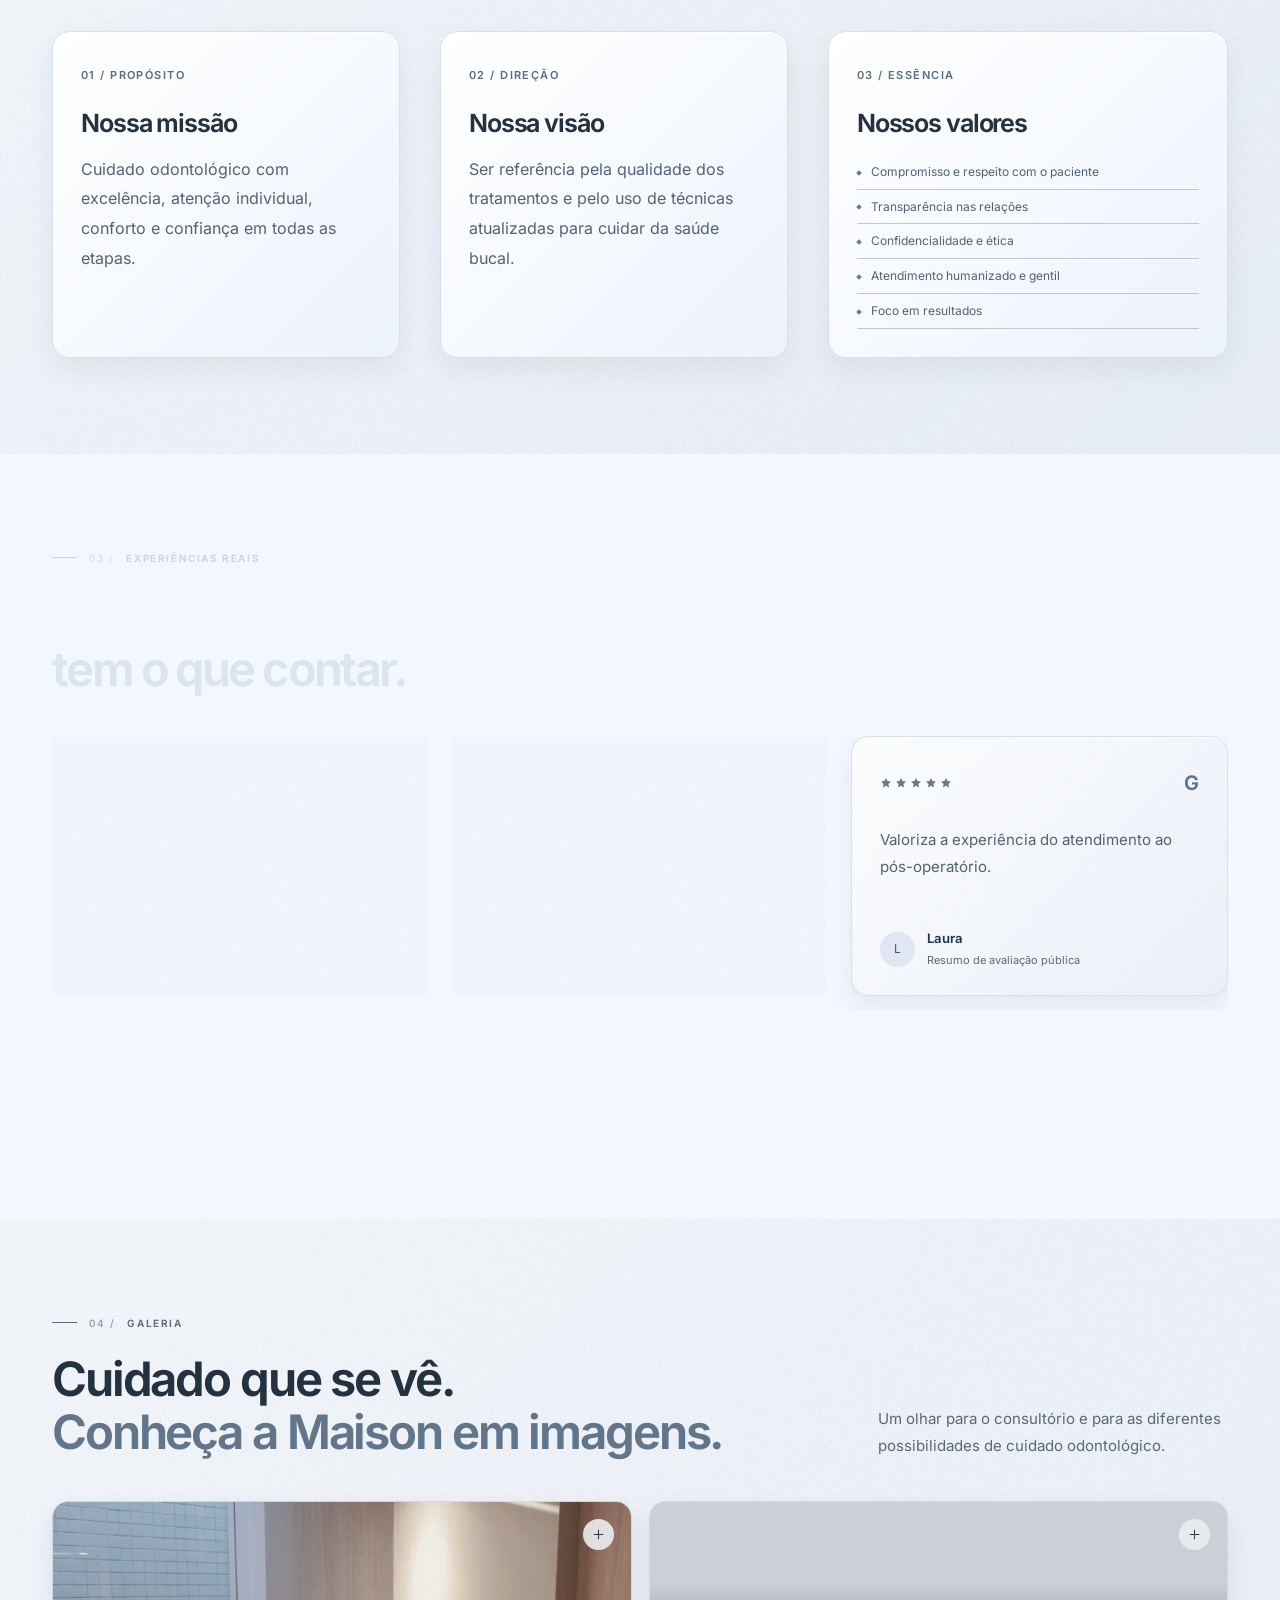
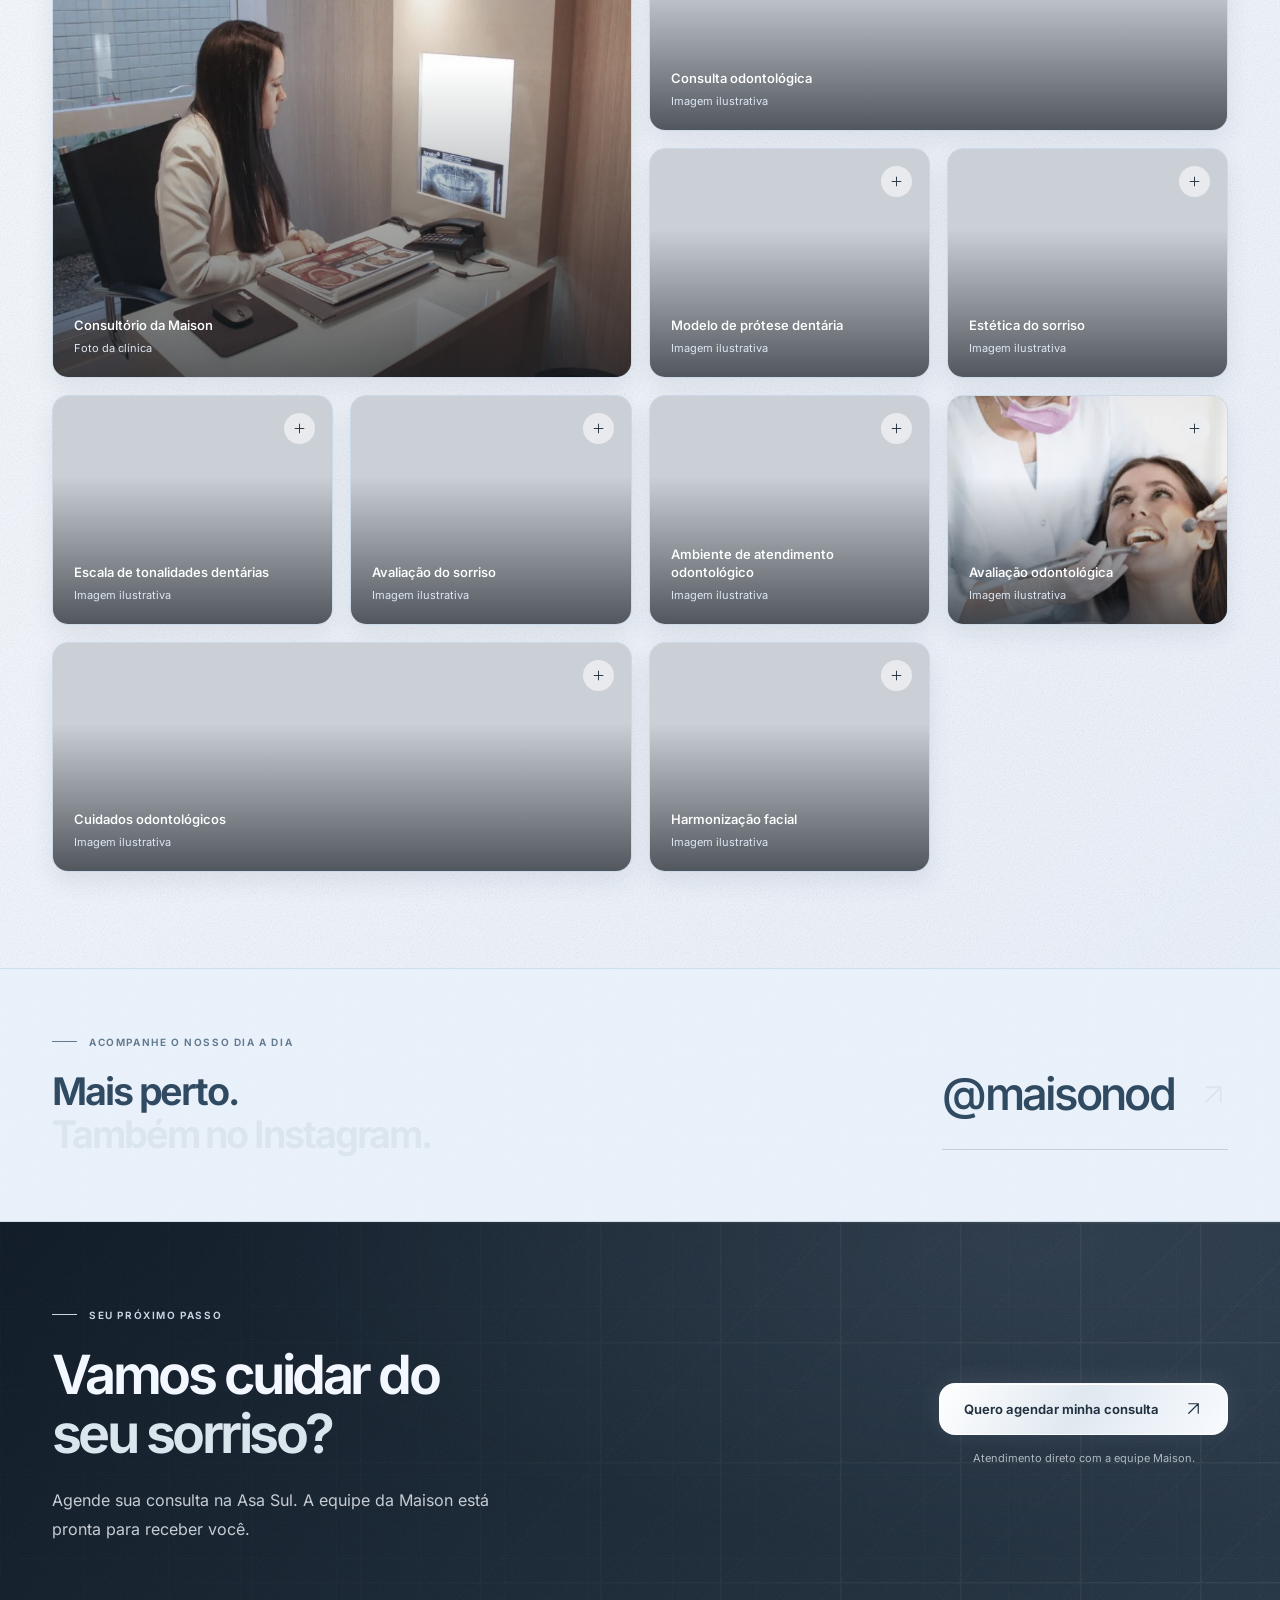
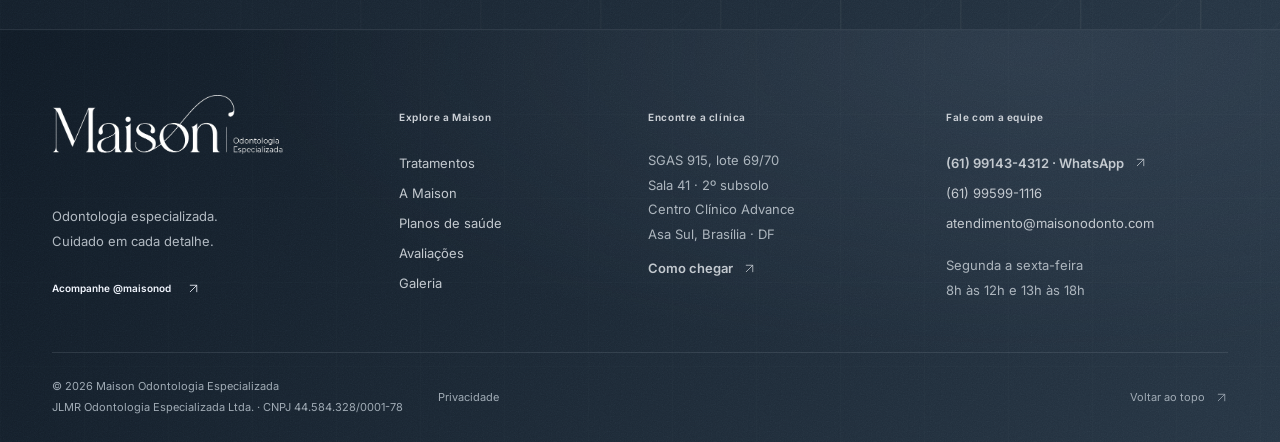
==== commit 13e8617a: "Refine Maison design with cool whites, silver buttons and compact mobile services" ====
--- a/a-maison.html
+++ b/a-maison.html
@@ -1,3 +1,3 @@
-<!doctype html><html lang="pt-BR"><head><meta charset="utf-8"><meta name="viewport" content="width=device-width,initial-scale=1,viewport-fit=cover"><meta name="theme-color" content="#082e28"><title>Conheça a Maison Odontologia | Asa Sul, Brasília</title><meta name="description" content="Conheça a história, os valores e a proposta de atendimento da Maison, na Asa Sul. Clínica multidisciplinar desde dezembro de 2021."><meta name="robots" content="noindex,nofollow"><link rel="canonical" href="https://cornflowerblue-reindeer-259674.hostingersite.com/a-maison.html"><meta property="og:type" content="website"><meta property="og:locale" content="pt_BR"><meta property="og:site_name" content="Maison Odontologia Especializada"><meta property="og:title" content="Conheça a Maison Odontologia | Asa Sul, Brasília"><meta property="og:description" content="Conheça a história, os valores e a proposta de atendimento da Maison, na Asa Sul. Clínica multidisciplinar desde dezembro de 2021."><meta property="og:url" content="https://cornflowerblue-reindeer-259674.hostingersite.com/a-maison.html"><meta property="og:image" content="https://cornflowerblue-reindeer-259674.hostingersite.com/assets/img/og-maison.jpg"><meta name="twitter:card" content="summary_large_image"><link rel="icon" type="image/svg+xml" href="assets/img/favicon.svg"><link rel="preload" href="assets/fonts/inter-variable.woff2" as="font" type="font/woff2" crossorigin><link rel="stylesheet" href="assets/css/maison.css?v=maison-v5-2"><script type="application/ld+json">{"@context": "https://schema.org", "@graph": [{"@type": "Dentist", "@id": "https://cornflowerblue-reindeer-259674.hostingersite.com/#maison", "name": "Maison Odontologia Especializada", "legalName": "JLMR Odontologia Especializada Ltda.", "taxID": "44.584.328/0001-78", "url": "https://cornflowerblue-reindeer-259674.hostingersite.com/", "telephone": "+55 61 99599-1116", "email": "atendimento@maisonodonto.com", "image": "https://cornflowerblue-reindeer-259674.hostingersite.com/assets/img/clinica.webp", "address": {"@type": "PostalAddress", "streetAddress": "SGAS 915, lote 69/70, sala 41, 2º subsolo, Centro Clínico Advance", "addressLocality": "Brasília", "addressRegion": "DF", "postalCode": "70390-150", "addressCountry": "BR"}, "openingHoursSpecification": [{"@type": "OpeningHoursSpecification", "dayOfWeek": ["Monday", "Tuesday", "Wednesday", "Thursday", "Friday"], "opens": "08:00", "closes": "12:00"}, {"@type": "OpeningHoursSpecification", "dayOfWeek": ["Monday", "Tuesday", "Wednesday", "Thursday", "Friday"], "opens": "13:00", "closes": "18:00"}], "sameAs": ["https://www.instagram.com/maisonod/"]}, {"@type": "BreadcrumbList", "itemListElement": [{"@type": "ListItem", "position": 1, "name": "Início", "item": "https://cornflowerblue-reindeer-259674.hostingersite.com/"}, {"@type": "ListItem", "position": 2, "name": "Conheça a Maison Odontologia", "item": "https://cornflowerblue-reindeer-259674.hostingersite.com/a-maison.html"}]}]}</script></head><body id="topo" class="inner-page"><a class="skip-link" href="#conteudo">Pular para o conteúdo</a><div class="topbar"><div class="container"><span><svg class="icon " viewBox="0 0 24 24" fill="none" aria-hidden="true"><path d="M19 10c0 5-7 11-7 11S5 15 5 10a7 7 0 1 1 14 0Z"/><circle cx="12" cy="10" r="2.5"/></svg> Centro Clínico Advance · Asa Sul, Brasília</span><a href="tel:+5561995991116"><svg class="icon " viewBox="0 0 24 24" fill="none" aria-hidden="true"><path d="m5 3 4 1 1 5-2 1c1 3 3 5 6 6l1-2 5 1 1 4c-1 3-6 2-9 0-4-2-7-5-9-9-2-3-3-8 2-7Z"/></svg> (61) 99599-1116</a><span class="topbar-hours">Seg–Sex · 8h–12h / 13h–18h</span></div></div>
+<!doctype html><html lang="pt-BR"><head><meta charset="utf-8"><meta name="viewport" content="width=device-width,initial-scale=1,viewport-fit=cover"><meta name="theme-color" content="#082e28"><title>Conheça a Maison Odontologia | Asa Sul, Brasília</title><meta name="description" content="Conheça a história, os valores e a proposta de atendimento da Maison, na Asa Sul. Clínica multidisciplinar desde dezembro de 2021."><meta name="robots" content="noindex,nofollow"><link rel="canonical" href="https://cornflowerblue-reindeer-259674.hostingersite.com/a-maison.html"><meta property="og:type" content="website"><meta property="og:locale" content="pt_BR"><meta property="og:site_name" content="Maison Odontologia Especializada"><meta property="og:title" content="Conheça a Maison Odontologia | Asa Sul, Brasília"><meta property="og:description" content="Conheça a história, os valores e a proposta de atendimento da Maison, na Asa Sul. Clínica multidisciplinar desde dezembro de 2021."><meta property="og:url" content="https://cornflowerblue-reindeer-259674.hostingersite.com/a-maison.html"><meta property="og:image" content="https://cornflowerblue-reindeer-259674.hostingersite.com/assets/img/og-maison.jpg"><meta name="twitter:card" content="summary_large_image"><link rel="icon" type="image/svg+xml" href="assets/img/favicon.svg"><link rel="preload" href="assets/fonts/inter-variable.woff2" as="font" type="font/woff2" crossorigin><link rel="stylesheet" href="assets/css/maison.css?v=maison-v6-1"><script type="application/ld+json">{"@context": "https://schema.org", "@graph": [{"@type": "Dentist", "@id": "https://cornflowerblue-reindeer-259674.hostingersite.com/#maison", "name": "Maison Odontologia Especializada", "legalName": "JLMR Odontologia Especializada Ltda.", "taxID": "44.584.328/0001-78", "url": "https://cornflowerblue-reindeer-259674.hostingersite.com/", "telephone": "+55 61 99599-1116", "email": "atendimento@maisonodonto.com", "image": "https://cornflowerblue-reindeer-259674.hostingersite.com/assets/img/clinica.webp", "address": {"@type": "PostalAddress", "streetAddress": "SGAS 915, lote 69/70, sala 41, 2º subsolo, Centro Clínico Advance", "addressLocality": "Brasília", "addressRegion": "DF", "postalCode": "70390-150", "addressCountry": "BR"}, "openingHoursSpecification": [{"@type": "OpeningHoursSpecification", "dayOfWeek": ["Monday", "Tuesday", "Wednesday", "Thursday", "Friday"], "opens": "08:00", "closes": "12:00"}, {"@type": "OpeningHoursSpecification", "dayOfWeek": ["Monday", "Tuesday", "Wednesday", "Thursday", "Friday"], "opens": "13:00", "closes": "18:00"}], "sameAs": ["https://www.instagram.com/maisonod/"]}, {"@type": "BreadcrumbList", "itemListElement": [{"@type": "ListItem", "position": 1, "name": "Início", "item": "https://cornflowerblue-reindeer-259674.hostingersite.com/"}, {"@type": "ListItem", "position": 2, "name": "Conheça a Maison Odontologia", "item": "https://cornflowerblue-reindeer-259674.hostingersite.com/a-maison.html"}]}]}</script></head><body id="topo" class="inner-page"><a class="skip-link" href="#conteudo">Pular para o conteúdo</a><div class="topbar"><div class="container"><span><svg class="icon " viewBox="0 0 24 24" fill="none" aria-hidden="true"><path d="M19 10c0 5-7 11-7 11S5 15 5 10a7 7 0 1 1 14 0Z"/><circle cx="12" cy="10" r="2.5"/></svg> Centro Clínico Advance · Asa Sul, Brasília</span><a href="tel:+5561995991116"><svg class="icon " viewBox="0 0 24 24" fill="none" aria-hidden="true"><path d="m5 3 4 1 1 5-2 1c1 3 3 5 6 6l1-2 5 1 1 4c-1 3-6 2-9 0-4-2-7-5-9-9-2-3-3-8 2-7Z"/></svg> (61) 99599-1116</a><span class="topbar-hours">Seg–Sex · 8h–12h / 13h–18h</span></div></div>
 <header class="site-header"><div class="scroll-progress" aria-hidden="true"></div><div class="container header-inner"><a href="index.html" class="brand" aria-label="Maison Odontologia — início"><img src="assets/img/logo.webp" width="650" height="255" alt="Maison Odontologia Especializada"></a><nav class="desktop-nav" aria-label="Menu principal"><a href="index.html">Início</a><a href="especialidades.html">Tratamentos</a><a href="a-maison.html" aria-current="page">A Maison</a><a href="convenios.html">Planos de saúde</a><a href="index.html#avaliacoes">Avaliações</a><a href="index.html#galeria">Galeria</a></nav><a class="btn btn-gold header-cta" href="https://wa.me/5561991434312?text=Ol%C3%A1%2C%20Maison%21%20Gostaria%20de%20agendar%20uma%20consulta." target="_blank" rel="noopener noreferrer"><span class="desktop-label">Agendar consulta</span><span class="mobile-label">Agendar</span><svg class="icon " viewBox="0 0 24 24" fill="none" aria-hidden="true"><path d="M6 18 18 6M6 6h12v12"/></svg></a><details class="mobile-menu"><summary aria-label="Abrir ou fechar menu"><span></span><span></span><span></span></summary><div class="mobile-panel"><span class="eyebrow"><i></i>MAISON · ODONTOLOGIA ESPECIALIZADA</span><nav aria-label="Menu do celular"><a href="index.html">Início</a><a href="especialidades.html">Tratamentos</a><a href="a-maison.html" aria-current="page">A Maison</a><a href="convenios.html">Planos de saúde</a><a href="index.html#avaliacoes">Avaliações</a><a href="index.html#galeria">Galeria</a><a href="contato.html">Como chegar e contato</a></nav><a class="btn btn-gold " href="https://wa.me/5561991434312?text=Ol%C3%A1%2C%20Maison%21%20Gostaria%20de%20agendar%20uma%20consulta." target="_blank" rel="noopener noreferrer">Agendar pelo WhatsApp<svg class="icon " viewBox="0 0 24 24" fill="none" aria-hidden="true"><path d="M6 18 18 6M6 6h12v12"/></svg></a><a class="mobile-instagram" href="https://www.instagram.com/maisonod/" target="_blank" rel="noopener noreferrer">Instagram · @maisonod<svg class="icon " viewBox="0 0 24 24" fill="none" aria-hidden="true"><path d="M6 18 18 6M6 6h12v12"/></svg></a><p>SGAS 915 · Centro Clínico Advance<br>Sala 41 · 2º subsolo · Asa Sul</p></div></details></div></header><main id="conteudo" tabindex="-1"><section class="page-hero forest"><div class="page-hero-photo"><img class="" src="assets/img/clinica.webp" alt="Foto da clínica" width="1024" height="683" loading="eager" fetchpriority="high" decoding="async"></div><div class="container"><div class="breadcrumb"><a href="index.html">Início</a><span>/</span>A Maison</div><div class="page-hero-copy"><span class="eyebrow"><i></i>A MAISON · ODONTOLOGIA ESPECIALIZADA</span><h1>Conheça a Maison.<br><em>O cuidado começa aqui.</em></h1><p>Desde dezembro de 2021, na Asa Sul, uma clínica multidisciplinar com foco em implantes dentários e estética bucal.</p><a class="btn btn-gold " href="https://wa.me/5561991434312?text=Ol%C3%A1%2C%20Maison%21%20Gostaria%20de%20agendar%20uma%20consulta." target="_blank" rel="noopener noreferrer">Agendar minha consulta<svg class="icon " viewBox="0 0 24 24" fill="none" aria-hidden="true"><path d="M6 18 18 6M6 6h12v12"/></svg></a></div><span class="page-photo-label">Foto da clínica</span></div></section><section class="section about-section forest" id="sobre"><div class="container about-grid"><div class="about-visual" data-reveal><img class="about-main-photo" src="assets/img/atendimento-1024.webp" alt="Atendimento odontológico na Maison" width="1024" height="686" loading="lazy" decoding="async"><div class="about-photo-tag"><span>MAISON ODONTOLOGIA</span><b>Desde dezembro<br>de 2021.</b></div></div><div class="about-copy" data-reveal><span class="eyebrow"><i></i><b>02 /</b> QUEM SOMOS</span><h2>Um olhar humano<br>sobre a <em>odontologia.</em></h2><p>A Maison abriu as portas em dezembro de 2021, na Asa Sul. Reunimos diferentes áreas da odontologia, com foco em implantes dentários e estética bucal.</p><p>Planejamos cada tratamento de acordo com as necessidades do paciente. Cuidado individualizado, conversa e transparência fazem parte de cada etapa.</p><a class="sedation-link" href="implantes-dentarios.html"><span><svg class="icon " viewBox="0 0 24 24" fill="none" aria-hidden="true"><path d="M12 5v14M5 12h14"/></svg></span><div><b>Implantes com sedação consciente</b><small>Possibilidade avaliada de acordo com o seu caso.</small></div><svg class="icon " viewBox="0 0 24 24" fill="none" aria-hidden="true"><path d="M6 18 18 6M6 6h12v12"/></svg></a><div class="about-actions"><a class="text-link" href="a-maison.html">Conheça a Maison <svg class="icon " viewBox="0 0 24 24" fill="none" aria-hidden="true"><path d="M6 18 18 6M6 6h12v12"/></svg></a><a class="text-link" href="https://www.instagram.com/maisonod/p/DBZYqyhp9SQ/" target="_blank" rel="noopener noreferrer">Veja nossa apresentação<svg class="icon " viewBox="0 0 24 24" fill="none" aria-hidden="true"><path d="M6 18 18 6M6 6h12v12"/></svg></a></div></div></div></section><section class="section purpose paper"><div class="container"><div class="section-heading"><div><span class="eyebrow"><i></i>MISSÃO, VISÃO E VALORES</span><h2>O que nos move.<br><em>O que cuidamos de preservar.</em></h2></div><p>A nossa forma de atender começa no respeito e se constrói em cada relação.</p></div><div class="purpose-grid"><article data-reveal><span class="purpose-num">01 / PROPÓSITO</span><h3>Nossa missão</h3><p>Cuidado odontológico com excelência, atenção individual, conforto e confiança em todas as etapas.</p></article><article data-reveal><span class="purpose-num">02 / DIREÇÃO</span><h3>Nossa visão</h3><p>Ser referência pela qualidade dos tratamentos e pelo uso de técnicas atualizadas para cuidar da saúde bucal.</p></article><article class="purpose-values" data-reveal><span class="purpose-num">03 / ESSÊNCIA</span><h3>Nossos valores</h3><ul><li>Compromisso e respeito com o paciente</li><li>Transparência nas relações</li><li>Confidencialidade e ética</li><li>Atendimento humanizado e gentil</li><li>Foco em resultados</li></ul></article></div></div></section><section class="section reviews-section forest" id="avaliacoes"><div class="container"><div class="reviews-heading"><div data-reveal><span class="eyebrow"><i></i><b>03 /</b> EXPERIÊNCIAS REAIS</span><h2>Quem passou por aqui<br><em>tem o que contar.</em></h2></div><a href="https://search.google.com/local/reviews?ludocid=7965416693532771631" target="_blank" rel="noopener noreferrer" class="rating-summary"><strong>4,9</strong><div><span class="stars" aria-label="5 estrelas"><svg class="icon " viewBox="0 0 24 24" fill="none" aria-hidden="true"><path d="m12 2 3 6.2 6.8 1-4.9 4.8 1.2 6.8L12 17.6l-6.1 3.2 1.2-6.8-4.9-4.8 6.8-1L12 2Z"/></svg><svg class="icon " viewBox="0 0 24 24" fill="none" aria-hidden="true"><path d="m12 2 3 6.2 6.8 1-4.9 4.8 1.2 6.8L12 17.6l-6.1 3.2 1.2-6.8-4.9-4.8 6.8-1L12 2Z"/></svg><svg class="icon " viewBox="0 0 24 24" fill="none" aria-hidden="true"><path d="m12 2 3 6.2 6.8 1-4.9 4.8 1.2 6.8L12 17.6l-6.1 3.2 1.2-6.8-4.9-4.8 6.8-1L12 2Z"/></svg><svg class="icon " viewBox="0 0 24 24" fill="none" aria-hidden="true"><path d="m12 2 3 6.2 6.8 1-4.9 4.8 1.2 6.8L12 17.6l-6.1 3.2 1.2-6.8-4.9-4.8 6.8-1L12 2Z"/></svg><svg class="icon " viewBox="0 0 24 24" fill="none" aria-hidden="true"><path d="m12 2 3 6.2 6.8 1-4.9 4.8 1.2 6.8L12 17.6l-6.1 3.2 1.2-6.8-4.9-4.8 6.8-1L12 2Z"/></svg></span><span>186 avaliações no Google</span></div><svg class="icon " viewBox="0 0 24 24" fill="none" aria-hidden="true"><path d="M6 18 18 6M6 6h12v12"/></svg></a></div><div class="reviews-rail" data-carousel="reviews" aria-label="Avaliações de pacientes"><article class="review-card"><div class="review-top"><span class="stars" aria-label="5 estrelas"><svg class="icon " viewBox="0 0 24 24" fill="none" aria-hidden="true"><path d="m12 2 3 6.2 6.8 1-4.9 4.8 1.2 6.8L12 17.6l-6.1 3.2 1.2-6.8-4.9-4.8 6.8-1L12 2Z"/></svg><svg class="icon " viewBox="0 0 24 24" fill="none" aria-hidden="true"><path d="m12 2 3 6.2 6.8 1-4.9 4.8 1.2 6.8L12 17.6l-6.1 3.2 1.2-6.8-4.9-4.8 6.8-1L12 2Z"/></svg><svg class="icon " viewBox="0 0 24 24" fill="none" aria-hidden="true"><path d="m12 2 3 6.2 6.8 1-4.9 4.8 1.2 6.8L12 17.6l-6.1 3.2 1.2-6.8-4.9-4.8 6.8-1L12 2Z"/></svg><svg class="icon " viewBox="0 0 24 24" fill="none" aria-hidden="true"><path d="m12 2 3 6.2 6.8 1-4.9 4.8 1.2 6.8L12 17.6l-6.1 3.2 1.2-6.8-4.9-4.8 6.8-1L12 2Z"/></svg><svg class="icon " viewBox="0 0 24 24" fill="none" aria-hidden="true"><path d="m12 2 3 6.2 6.8 1-4.9 4.8 1.2 6.8L12 17.6l-6.1 3.2 1.2-6.8-4.9-4.8 6.8-1L12 2Z"/></svg></span><span class="google-mark" aria-label="Google">G</span></div><p>Acolhimento desde a recepção e confiança já na primeira visita.</p><div class="review-person"><span class="review-initial">J</span><div><strong>Jaqueline Silva</strong><small>Resumo de avaliação pública</small></div></div></article><article class="review-card"><div class="review-top"><span class="stars" aria-label="5 estrelas"><svg class="icon " viewBox="0 0 24 24" fill="none" aria-hidden="true"><path d="m12 2 3 6.2 6.8 1-4.9 4.8 1.2 6.8L12 17.6l-6.1 3.2 1.2-6.8-4.9-4.8 6.8-1L12 2Z"/></svg><svg class="icon " viewBox="0 0 24 24" fill="none" aria-hidden="true"><path d="m12 2 3 6.2 6.8 1-4.9 4.8 1.2 6.8L12 17.6l-6.1 3.2 1.2-6.8-4.9-4.8 6.8-1L12 2Z"/></svg><svg class="icon " viewBox="0 0 24 24" fill="none" aria-hidden="true"><path d="m12 2 3 6.2 6.8 1-4.9 4.8 1.2 6.8L12 17.6l-6.1 3.2 1.2-6.8-4.9-4.8 6.8-1L12 2Z"/></svg><svg class="icon " viewBox="0 0 24 24" fill="none" aria-hidden="true"><path d="m12 2 3 6.2 6.8 1-4.9 4.8 1.2 6.8L12 17.6l-6.1 3.2 1.2-6.8-4.9-4.8 6.8-1L12 2Z"/></svg><svg class="icon " viewBox="0 0 24 24" fill="none" aria-hidden="true"><path d="m12 2 3 6.2 6.8 1-4.9 4.8 1.2 6.8L12 17.6l-6.1 3.2 1.2-6.8-4.9-4.8 6.8-1L12 2Z"/></svg></span><span class="google-mark" aria-label="Google">G</span></div><p>Destaca o acolhimento, a limpeza e a organização da clínica.</p><div class="review-person"><span class="review-initial">V</span><div><strong>Vanessa Ramos</strong><small>Resumo de avaliação pública</small></div></div></article><article class="review-card"><div class="review-top"><span class="stars" aria-label="5 estrelas"><svg class="icon " viewBox="0 0 24 24" fill="none" aria-hidden="true"><path d="m12 2 3 6.2 6.8 1-4.9 4.8 1.2 6.8L12 17.6l-6.1 3.2 1.2-6.8-4.9-4.8 6.8-1L12 2Z"/></svg><svg class="icon " viewBox="0 0 24 24" fill="none" aria-hidden="true"><path d="m12 2 3 6.2 6.8 1-4.9 4.8 1.2 6.8L12 17.6l-6.1 3.2 1.2-6.8-4.9-4.8 6.8-1L12 2Z"/></svg><svg class="icon " viewBox="0 0 24 24" fill="none" aria-hidden="true"><path d="m12 2 3 6.2 6.8 1-4.9 4.8 1.2 6.8L12 17.6l-6.1 3.2 1.2-6.8-4.9-4.8 6.8-1L12 2Z"/></svg><svg class="icon " viewBox="0 0 24 24" fill="none" aria-hidden="true"><path d="m12 2 3 6.2 6.8 1-4.9 4.8 1.2 6.8L12 17.6l-6.1 3.2 1.2-6.8-4.9-4.8 6.8-1L12 2Z"/></svg><svg class="icon " viewBox="0 0 24 24" fill="none" aria-hidden="true"><path d="m12 2 3 6.2 6.8 1-4.9 4.8 1.2 6.8L12 17.6l-6.1 3.2 1.2-6.8-4.9-4.8 6.8-1L12 2Z"/></svg></span><span class="google-mark" aria-label="Google">G</span></div><p>Valoriza a experiência do atendimento ao pós-operatório.</p><div class="review-person"><span class="review-initial">L</span><div><strong>Laura</strong><small>Resumo de avaliação pública</small></div></div></article><article class="review-card"><div class="review-top"><span class="stars" aria-label="5 estrelas"><svg class="icon " viewBox="0 0 24 24" fill="none" aria-hidden="true"><path d="m12 2 3 6.2 6.8 1-4.9 4.8 1.2 6.8L12 17.6l-6.1 3.2 1.2-6.8-4.9-4.8 6.8-1L12 2Z"/></svg><svg class="icon " viewBox="0 0 24 24" fill="none" aria-hidden="true"><path d="m12 2 3 6.2 6.8 1-4.9 4.8 1.2 6.8L12 17.6l-6.1 3.2 1.2-6.8-4.9-4.8 6.8-1L12 2Z"/></svg><svg class="icon " viewBox="0 0 24 24" fill="none" aria-hidden="true"><path d="m12 2 3 6.2 6.8 1-4.9 4.8 1.2 6.8L12 17.6l-6.1 3.2 1.2-6.8-4.9-4.8 6.8-1L12 2Z"/></svg><svg class="icon " viewBox="0 0 24 24" fill="none" aria-hidden="true"><path d="m12 2 3 6.2 6.8 1-4.9 4.8 1.2 6.8L12 17.6l-6.1 3.2 1.2-6.8-4.9-4.8 6.8-1L12 2Z"/></svg><svg class="icon " viewBox="0 0 24 24" fill="none" aria-hidden="true"><path d="m12 2 3 6.2 6.8 1-4.9 4.8 1.2 6.8L12 17.6l-6.1 3.2 1.2-6.8-4.9-4.8 6.8-1L12 2Z"/></svg></span><span class="google-mark" aria-label="Google">G</span></div><p>Elogia o atendimento e a qualidade dos profissionais.</p><div class="review-person"><span class="review-initial">V</span><div><strong>Valdecir Simao</strong><small>Resumo de avaliação pública</small></div></div></article><article class="review-card"><div class="review-top"><span class="stars" aria-label="5 estrelas"><svg class="icon " viewBox="0 0 24 24" fill="none" aria-hidden="true"><path d="m12 2 3 6.2 6.8 1-4.9 4.8 1.2 6.8L12 17.6l-6.1 3.2 1.2-6.8-4.9-4.8 6.8-1L12 2Z"/></svg><svg class="icon " viewBox="0 0 24 24" fill="none" aria-hidden="true"><path d="m12 2 3 6.2 6.8 1-4.9 4.8 1.2 6.8L12 17.6l-6.1 3.2 1.2-6.8-4.9-4.8 6.8-1L12 2Z"/></svg><svg class="icon " viewBox="0 0 24 24" fill="none" aria-hidden="true"><path d="m12 2 3 6.2 6.8 1-4.9 4.8 1.2 6.8L12 17.6l-6.1 3.2 1.2-6.8-4.9-4.8 6.8-1L12 2Z"/></svg><svg class="icon " viewBox="0 0 24 24" fill="none" aria-hidden="true"><path d="m12 2 3 6.2 6.8 1-4.9 4.8 1.2 6.8L12 17.6l-6.1 3.2 1.2-6.8-4.9-4.8 6.8-1L12 2Z"/></svg><svg class="icon " viewBox="0 0 24 24" fill="none" aria-hidden="true"><path d="m12 2 3 6.2 6.8 1-4.9 4.8 1.2 6.8L12 17.6l-6.1 3.2 1.2-6.8-4.9-4.8 6.8-1L12 2Z"/></svg></span><span class="google-mark" aria-label="Google">G</span></div><p>Relata uma experiência muito positiva com a clínica.</p><div class="review-person"><span class="review-initial">A</span><div><strong>Antonio Gomes</strong><small>Resumo de avaliação pública</small></div></div></article><article class="review-card"><div class="review-top"><span class="stars" aria-label="5 estrelas"><svg class="icon " viewBox="0 0 24 24" fill="none" aria-hidden="true"><path d="m12 2 3 6.2 6.8 1-4.9 4.8 1.2 6.8L12 17.6l-6.1 3.2 1.2-6.8-4.9-4.8 6.8-1L12 2Z"/></svg><svg class="icon " viewBox="0 0 24 24" fill="none" aria-hidden="true"><path d="m12 2 3 6.2 6.8 1-4.9 4.8 1.2 6.8L12 17.6l-6.1 3.2 1.2-6.8-4.9-4.8 6.8-1L12 2Z"/></svg><svg class="icon " viewBox="0 0 24 24" fill="none" aria-hidden="true"><path d="m12 2 3 6.2 6.8 1-4.9 4.8 1.2 6.8L12 17.6l-6.1 3.2 1.2-6.8-4.9-4.8 6.8-1L12 2Z"/></svg><svg class="icon " viewBox="0 0 24 24" fill="none" aria-hidden="true"><path d="m12 2 3 6.2 6.8 1-4.9 4.8 1.2 6.8L12 17.6l-6.1 3.2 1.2-6.8-4.9-4.8 6.8-1L12 2Z"/></svg><svg class="icon " viewBox="0 0 24 24" fill="none" aria-hidden="true"><path d="m12 2 3 6.2 6.8 1-4.9 4.8 1.2 6.8L12 17.6l-6.1 3.2 1.2-6.8-4.9-4.8 6.8-1L12 2Z"/></svg></span><span class="google-mark" aria-label="Google">G</span></div><p>Destaca o atendimento diferenciado e o ambiente acolhedor.</p><div class="review-person"><span class="review-initial">A</span><div><strong>Ana Carolina Lucena</strong><small>Resumo de avaliação pública</small></div></div></article><article class="review-card"><div class="review-top"><span class="stars" aria-label="5 estrelas"><svg class="icon " viewBox="0 0 24 24" fill="none" aria-hidden="true"><path d="m12 2 3 6.2 6.8 1-4.9 4.8 1.2 6.8L12 17.6l-6.1 3.2 1.2-6.8-4.9-4.8 6.8-1L12 2Z"/></svg><svg class="icon " viewBox="0 0 24 24" fill="none" aria-hidden="true"><path d="m12 2 3 6.2 6.8 1-4.9 4.8 1.2 6.8L12 17.6l-6.1 3.2 1.2-6.8-4.9-4.8 6.8-1L12 2Z"/></svg><svg class="icon " viewBox="0 0 24 24" fill="none" aria-hidden="true"><path d="m12 2 3 6.2 6.8 1-4.9 4.8 1.2 6.8L12 17.6l-6.1 3.2 1.2-6.8-4.9-4.8 6.8-1L12 2Z"/></svg><svg class="icon " viewBox="0 0 24 24" fill="none" aria-hidden="true"><path d="m12 2 3 6.2 6.8 1-4.9 4.8 1.2 6.8L12 17.6l-6.1 3.2 1.2-6.8-4.9-4.8 6.8-1L12 2Z"/></svg><svg class="icon " viewBox="0 0 24 24" fill="none" aria-hidden="true"><path d="m12 2 3 6.2 6.8 1-4.9 4.8 1.2 6.8L12 17.6l-6.1 3.2 1.2-6.8-4.9-4.8 6.8-1L12 2Z"/></svg></span><span class="google-mark" aria-label="Google">G</span></div><p>Elogia a estrutura, a limpeza e o atendimento dos profissionais.</p><div class="review-person"><span class="review-initial">E</span><div><strong>Erica Sousa</strong><small>Resumo de avaliação pública</small></div></div></article><article class="review-card"><div class="review-top"><span class="stars" aria-label="5 estrelas"><svg class="icon " viewBox="0 0 24 24" fill="none" aria-hidden="true"><path d="m12 2 3 6.2 6.8 1-4.9 4.8 1.2 6.8L12 17.6l-6.1 3.2 1.2-6.8-4.9-4.8 6.8-1L12 2Z"/></svg><svg class="icon " viewBox="0 0 24 24" fill="none" aria-hidden="true"><path d="m12 2 3 6.2 6.8 1-4.9 4.8 1.2 6.8L12 17.6l-6.1 3.2 1.2-6.8-4.9-4.8 6.8-1L12 2Z"/></svg><svg class="icon " viewBox="0 0 24 24" fill="none" aria-hidden="true"><path d="m12 2 3 6.2 6.8 1-4.9 4.8 1.2 6.8L12 17.6l-6.1 3.2 1.2-6.8-4.9-4.8 6.8-1L12 2Z"/></svg><svg class="icon " viewBox="0 0 24 24" fill="none" aria-hidden="true"><path d="m12 2 3 6.2 6.8 1-4.9 4.8 1.2 6.8L12 17.6l-6.1 3.2 1.2-6.8-4.9-4.8 6.8-1L12 2Z"/></svg><svg class="icon " viewBox="0 0 24 24" fill="none" aria-hidden="true"><path d="m12 2 3 6.2 6.8 1-4.9 4.8 1.2 6.8L12 17.6l-6.1 3.2 1.2-6.8-4.9-4.8 6.8-1L12 2Z"/></svg></span><span class="google-mark" aria-label="Google">G</span></div><p>Conta que a equipe ajudou a tornar a consulta mais tranquila.</p><div class="review-person"><span class="review-initial">M</span><div><strong>Mayara Melo</strong><small>Resumo de avaliação pública</small></div></div></article><article class="review-card"><div class="review-top"><span class="stars" aria-label="5 estrelas"><svg class="icon " viewBox="0 0 24 24" fill="none" aria-hidden="true"><path d="m12 2 3 6.2 6.8 1-4.9 4.8 1.2 6.8L12 17.6l-6.1 3.2 1.2-6.8-4.9-4.8 6.8-1L12 2Z"/></svg><svg class="icon " viewBox="0 0 24 24" fill="none" aria-hidden="true"><path d="m12 2 3 6.2 6.8 1-4.9 4.8 1.2 6.8L12 17.6l-6.1 3.2 1.2-6.8-4.9-4.8 6.8-1L12 2Z"/></svg><svg class="icon " viewBox="0 0 24 24" fill="none" aria-hidden="true"><path d="m12 2 3 6.2 6.8 1-4.9 4.8 1.2 6.8L12 17.6l-6.1 3.2 1.2-6.8-4.9-4.8 6.8-1L12 2Z"/></svg><svg class="icon " viewBox="0 0 24 24" fill="none" aria-hidden="true"><path d="m12 2 3 6.2 6.8 1-4.9 4.8 1.2 6.8L12 17.6l-6.1 3.2 1.2-6.8-4.9-4.8 6.8-1L12 2Z"/></svg><svg class="icon " viewBox="0 0 24 24" fill="none" aria-hidden="true"><path d="m12 2 3 6.2 6.8 1-4.9 4.8 1.2 6.8L12 17.6l-6.1 3.2 1.2-6.8-4.9-4.8 6.8-1L12 2Z"/></svg></span><span class="google-mark" aria-label="Google">G</span></div><p>Destaca a disponibilidade da equipe e a confiança no atendimento.</p><div class="review-person"><span class="review-initial">I</span><div><strong>Iasmim Lessa</strong><small>Resumo de avaliação pública</small></div></div></article><article class="review-card"><div class="review-top"><span class="stars" aria-label="5 estrelas"><svg class="icon " viewBox="0 0 24 24" fill="none" aria-hidden="true"><path d="m12 2 3 6.2 6.8 1-4.9 4.8 1.2 6.8L12 17.6l-6.1 3.2 1.2-6.8-4.9-4.8 6.8-1L12 2Z"/></svg><svg class="icon " viewBox="0 0 24 24" fill="none" aria-hidden="true"><path d="m12 2 3 6.2 6.8 1-4.9 4.8 1.2 6.8L12 17.6l-6.1 3.2 1.2-6.8-4.9-4.8 6.8-1L12 2Z"/></svg><svg class="icon " viewBox="0 0 24 24" fill="none" aria-hidden="true"><path d="m12 2 3 6.2 6.8 1-4.9 4.8 1.2 6.8L12 17.6l-6.1 3.2 1.2-6.8-4.9-4.8 6.8-1L12 2Z"/></svg><svg class="icon " viewBox="0 0 24 24" fill="none" aria-hidden="true"><path d="m12 2 3 6.2 6.8 1-4.9 4.8 1.2 6.8L12 17.6l-6.1 3.2 1.2-6.8-4.9-4.8 6.8-1L12 2Z"/></svg><svg class="icon " viewBox="0 0 24 24" fill="none" aria-hidden="true"><path d="m12 2 3 6.2 6.8 1-4.9 4.8 1.2 6.8L12 17.6l-6.1 3.2 1.2-6.8-4.9-4.8 6.8-1L12 2Z"/></svg></span><span class="google-mark" aria-label="Google">G</span></div><p>Relata boas experiências recorrentes com a clínica.</p><div class="review-person"><span class="review-initial">R</span><div><strong>Rayane Pereira Silva</strong><small>Resumo de avaliação pública</small></div></div></article><article class="review-card"><div class="review-top"><span class="stars" aria-label="5 estrelas"><svg class="icon " viewBox="0 0 24 24" fill="none" aria-hidden="true"><path d="m12 2 3 6.2 6.8 1-4.9 4.8 1.2 6.8L12 17.6l-6.1 3.2 1.2-6.8-4.9-4.8 6.8-1L12 2Z"/></svg><svg class="icon " viewBox="0 0 24 24" fill="none" aria-hidden="true"><path d="m12 2 3 6.2 6.8 1-4.9 4.8 1.2 6.8L12 17.6l-6.1 3.2 1.2-6.8-4.9-4.8 6.8-1L12 2Z"/></svg><svg class="icon " viewBox="0 0 24 24" fill="none" aria-hidden="true"><path d="m12 2 3 6.2 6.8 1-4.9 4.8 1.2 6.8L12 17.6l-6.1 3.2 1.2-6.8-4.9-4.8 6.8-1L12 2Z"/></svg><svg class="icon " viewBox="0 0 24 24" fill="none" aria-hidden="true"><path d="m12 2 3 6.2 6.8 1-4.9 4.8 1.2 6.8L12 17.6l-6.1 3.2 1.2-6.8-4.9-4.8 6.8-1L12 2Z"/></svg><svg class="icon " viewBox="0 0 24 24" fill="none" aria-hidden="true"><path d="m12 2 3 6.2 6.8 1-4.9 4.8 1.2 6.8L12 17.6l-6.1 3.2 1.2-6.8-4.9-4.8 6.8-1L12 2Z"/></svg></span><span class="google-mark" aria-label="Google">G</span></div><p>Valoriza a tranquilidade do ambiente e a confiança desde a recepção.</p><div class="review-person"><span class="review-initial">R</span><div><strong>Roberto Teles Garcia</strong><small>Resumo de avaliação pública</small></div></div></article><article class="review-card"><div class="review-top"><span class="stars" aria-label="5 estrelas"><svg class="icon " viewBox="0 0 24 24" fill="none" aria-hidden="true"><path d="m12 2 3 6.2 6.8 1-4.9 4.8 1.2 6.8L12 17.6l-6.1 3.2 1.2-6.8-4.9-4.8 6.8-1L12 2Z"/></svg><svg class="icon " viewBox="0 0 24 24" fill="none" aria-hidden="true"><path d="m12 2 3 6.2 6.8 1-4.9 4.8 1.2 6.8L12 17.6l-6.1 3.2 1.2-6.8-4.9-4.8 6.8-1L12 2Z"/></svg><svg class="icon " viewBox="0 0 24 24" fill="none" aria-hidden="true"><path d="m12 2 3 6.2 6.8 1-4.9 4.8 1.2 6.8L12 17.6l-6.1 3.2 1.2-6.8-4.9-4.8 6.8-1L12 2Z"/></svg><svg class="icon " viewBox="0 0 24 24" fill="none" aria-hidden="true"><path d="m12 2 3 6.2 6.8 1-4.9 4.8 1.2 6.8L12 17.6l-6.1 3.2 1.2-6.8-4.9-4.8 6.8-1L12 2Z"/></svg><svg class="icon " viewBox="0 0 24 24" fill="none" aria-hidden="true"><path d="m12 2 3 6.2 6.8 1-4.9 4.8 1.2 6.8L12 17.6l-6.1 3.2 1.2-6.8-4.9-4.8 6.8-1L12 2Z"/></svg></span><span class="google-mark" aria-label="Google">G</span></div><p>Destaca a boa recepção de toda a equipe desde o primeiro atendimento.</p><div class="review-person"><span class="review-initial">J</span><div><strong>João Pedro Cardoso Mattos</strong><small>Resumo de avaliação pública</small></div></div></article></div><div class="reviews-bottom"><div class="carousel-controls"><button type="button" data-prev="reviews" aria-label="Avaliação anterior"><svg class="icon reverse" viewBox="0 0 24 24" fill="none" aria-hidden="true"><path d="M5 12h14m-6-6 6 6-6 6"/></svg></button><span data-status="reviews">01 / 12</span><button type="button" data-next="reviews" aria-label="Próxima avaliação"><svg class="icon " viewBox="0 0 24 24" fill="none" aria-hidden="true"><path d="M5 12h14m-6-6 6 6-6 6"/></svg></button><button type="button" class="autoplay-control" data-autoplay="reviews" aria-label="Pausar rotação de avaliações"><svg class="icon " viewBox="0 0 24 24" fill="none" aria-hidden="true"><path d="M9 5v14M15 5v14"/></svg></button></div><a class="text-link" href="https://search.google.com/local/reviews?ludocid=7965416693532771631" target="_blank" rel="noopener noreferrer">Ler avaliações no Google<svg class="icon " viewBox="0 0 24 24" fill="none" aria-hidden="true"><path d="M6 18 18 6M6 6h12v12"/></svg></a><a class="text-link" href="https://share.google/kGlUzJOM2j24OXxMI" target="_blank" rel="noopener noreferrer">Deixar uma avaliação<svg class="icon " viewBox="0 0 24 24" fill="none" aria-hidden="true"><path d="M6 18 18 6M6 6h12v12"/></svg></a></div><p class="review-note">Avaliações públicas do Google, apresentadas em resumo. Consulte os relatos completos para conhecer cada experiência.</p></div></section><section class="section gallery-section paper" id="galeria"><div class="container"><div class="section-heading"><div><span class="eyebrow"><i></i><b>04 /</b> GALERIA</span><h2>Cuidado que se vê.<br><em>Conheça a Maison em imagens.</em></h2></div><p>Um olhar para o consultório e para as diferentes possibilidades de cuidado odontológico.</p></div><div class="gallery-grid"><figure class="gallery-item gallery-item-1" data-reveal><a href="assets/img/clinica.webp" target="_blank" rel="noopener noreferrer" data-gallery data-caption="Consultório da Maison · Foto da clínica" aria-label="Ampliar foto: Consultório da Maison"><img class="" src="assets/img/clinica.webp" alt="Consultório da Maison" width="1024" height="683" loading="lazy" decoding="async"><span class="gallery-plus"><svg class="icon " viewBox="0 0 24 24" fill="none" aria-hidden="true"><path d="M12 5v14M5 12h14"/></svg></span><figcaption><b>Consultório da Maison</b><span>Foto da clínica</span></figcaption></a></figure><figure class="gallery-item gallery-item-2" data-reveal><a href="assets/img/galeria-maison-1.webp" target="_blank" rel="noopener noreferrer" data-gallery data-caption="Consulta odontológica · Imagem ilustrativa" aria-label="Ampliar foto: Consulta odontológica"><img class="" src="assets/img/galeria-maison-1.webp" alt="Consulta odontológica" width="1920" height="883" loading="lazy" decoding="async"><span class="gallery-plus"><svg class="icon " viewBox="0 0 24 24" fill="none" aria-hidden="true"><path d="M12 5v14M5 12h14"/></svg></span><figcaption><b>Consulta odontológica</b><span>Imagem ilustrativa</span></figcaption></a></figure><figure class="gallery-item gallery-item-3" data-reveal><a href="assets/img/tratamento-protese.webp" target="_blank" rel="noopener noreferrer" data-gallery data-caption="Modelo de prótese dentária · Imagem ilustrativa" aria-label="Ampliar foto: Modelo de prótese dentária"><img class="" src="assets/img/tratamento-protese.webp" alt="Modelo de prótese dentária" width="1024" height="1024" loading="lazy" decoding="async"><span class="gallery-plus"><svg class="icon " viewBox="0 0 24 24" fill="none" aria-hidden="true"><path d="M12 5v14M5 12h14"/></svg></span><figcaption><b>Modelo de prótese dentária</b><span>Imagem ilustrativa</span></figcaption></a></figure><figure class="gallery-item gallery-item-4" data-reveal><a href="assets/img/tratamento-lentes.webp" target="_blank" rel="noopener noreferrer" data-gallery data-caption="Estética do sorriso · Imagem ilustrativa" aria-label="Ampliar foto: Estética do sorriso"><img class="" src="assets/img/tratamento-lentes.webp" alt="Estética do sorriso" width="1024" height="1024" loading="lazy" decoding="async"><span class="gallery-plus"><svg class="icon " viewBox="0 0 24 24" fill="none" aria-hidden="true"><path d="M12 5v14M5 12h14"/></svg></span><figcaption><b>Estética do sorriso</b><span>Imagem ilustrativa</span></figcaption></a></figure><figure class="gallery-item gallery-item-5" data-reveal><a href="assets/img/tratamento-clareamento.webp" target="_blank" rel="noopener noreferrer" data-gallery data-caption="Escala de tonalidades dentárias · Imagem ilustrativa" aria-label="Ampliar foto: Escala de tonalidades dentárias"><img class="" src="assets/img/tratamento-clareamento.webp" alt="Escala de tonalidades dentárias" width="1024" height="1024" loading="lazy" decoding="async"><span class="gallery-plus"><svg class="icon " viewBox="0 0 24 24" fill="none" aria-hidden="true"><path d="M12 5v14M5 12h14"/></svg></span><figcaption><b>Escala de tonalidades dentárias</b><span>Imagem ilustrativa</span></figcaption></a></figure><figure class="gallery-item gallery-item-6" data-reveal><a href="assets/img/tratamento-invisalign.webp" target="_blank" rel="noopener noreferrer" data-gallery data-caption="Avaliação do sorriso · Imagem ilustrativa" aria-label="Ampliar foto: Avaliação do sorriso"><img class="" src="assets/img/tratamento-invisalign.webp" alt="Avaliação do sorriso" width="1024" height="1024" loading="lazy" decoding="async"><span class="gallery-plus"><svg class="icon " viewBox="0 0 24 24" fill="none" aria-hidden="true"><path d="M12 5v14M5 12h14"/></svg></span><figcaption><b>Avaliação do sorriso</b><span>Imagem ilustrativa</span></figcaption></a></figure><figure class="gallery-item gallery-item-7" data-reveal><a href="assets/img/tratamento-cirurgia.webp" target="_blank" rel="noopener noreferrer" data-gallery data-caption="Ambiente de atendimento odontológico · Imagem ilustrativa" aria-label="Ampliar foto: Ambiente de atendimento odontológico"><img class="" src="assets/img/tratamento-cirurgia.webp" alt="Ambiente de atendimento odontológico" width="1024" height="683" loading="lazy" decoding="async"><span class="gallery-plus"><svg class="icon " viewBox="0 0 24 24" fill="none" aria-hidden="true"><path d="M12 5v14M5 12h14"/></svg></span><figcaption><b>Ambiente de atendimento odontológico</b><span>Imagem ilustrativa</span></figcaption></a></figure><figure class="gallery-item gallery-item-8" data-reveal><a href="assets/img/tratamento-implantes.webp" target="_blank" rel="noopener noreferrer" data-gallery data-caption="Avaliação odontológica · Imagem ilustrativa" aria-label="Ampliar foto: Avaliação odontológica"><img class="" src="assets/img/tratamento-implantes.webp" alt="Avaliação odontológica" width="300" height="300" loading="lazy" decoding="async"><span class="gallery-plus"><svg class="icon " viewBox="0 0 24 24" fill="none" aria-hidden="true"><path d="M12 5v14M5 12h14"/></svg></span><figcaption><b>Avaliação odontológica</b><span>Imagem ilustrativa</span></figcaption></a></figure><figure class="gallery-item gallery-item-9" data-reveal><a href="assets/img/galeria-maison-2.webp" target="_blank" rel="noopener noreferrer" data-gallery data-caption="Cuidados odontológicos · Imagem ilustrativa" aria-label="Ampliar foto: Cuidados odontológicos"><img class="" src="assets/img/galeria-maison-2.webp" alt="Cuidados odontológicos" width="1920" height="1080" loading="lazy" decoding="async"><span class="gallery-plus"><svg class="icon " viewBox="0 0 24 24" fill="none" aria-hidden="true"><path d="M12 5v14M5 12h14"/></svg></span><figcaption><b>Cuidados odontológicos</b><span>Imagem ilustrativa</span></figcaption></a></figure><figure class="gallery-item gallery-item-10" data-reveal><a href="assets/img/tratamento-harmonizacao.webp" target="_blank" rel="noopener noreferrer" data-gallery data-caption="Harmonização facial · Imagem ilustrativa" aria-label="Ampliar foto: Harmonização facial"><img class="" src="assets/img/tratamento-harmonizacao.webp" alt="Harmonização facial" width="1024" height="1024" loading="lazy" decoding="async"><span class="gallery-plus"><svg class="icon " viewBox="0 0 24 24" fill="none" aria-hidden="true"><path d="M12 5v14M5 12h14"/></svg></span><figcaption><b>Harmonização facial</b><span>Imagem ilustrativa</span></figcaption></a></figure></div></div></section><dialog class="gallery-modal" aria-label="Galeria de fotos"><div class="modal-toolbar"><span data-modal-count></span><button type="button" data-modal-close aria-label="Fechar foto"><svg class="icon " viewBox="0 0 24 24" fill="none" aria-hidden="true"><path d="m6 6 12 12M18 6 6 18"/></svg></button></div><div class="modal-image-wrap"><button type="button" data-modal-prev aria-label="Foto anterior"><svg class="icon reverse" viewBox="0 0 24 24" fill="none" aria-hidden="true"><path d="M5 12h14m-6-6 6 6-6 6"/></svg></button><img data-modal-image alt=""><button type="button" data-modal-next aria-label="Próxima foto"><svg class="icon " viewBox="0 0 24 24" fill="none" aria-hidden="true"><path d="M5 12h14m-6-6 6 6-6 6"/></svg></button></div><p data-modal-caption></p></dialog><section class="instagram-band forest"><div class="container"><div><span class="eyebrow"><i></i>ACOMPANHE O NOSSO DIA A DIA</span><h2>Mais perto.<br><em>Também no Instagram.</em></h2></div><a class="instagram-handle" href="https://www.instagram.com/maisonod/" target="_blank" rel="noopener noreferrer">@maisonod<svg class="icon " viewBox="0 0 24 24" fill="none" aria-hidden="true"><path d="M6 18 18 6M6 6h12v12"/></svg></a></div></section><section class="final-cta forest"><div class="container"><div data-reveal><span class="eyebrow"><i></i>SEU PRÓXIMO PASSO</span><h2>Vamos cuidar do<br><em>seu sorriso?</em></h2><p>Agende sua consulta na Asa Sul. A equipe da Maison está pronta para receber você.</p></div><div data-reveal><a class="btn btn-gold " href="https://wa.me/5561991434312?text=Ol%C3%A1%2C%20Maison%21%20Gostaria%20de%20agendar%20uma%20consulta." target="_blank" rel="noopener noreferrer">Quero agendar minha consulta<svg class="icon " viewBox="0 0 24 24" fill="none" aria-hidden="true"><path d="M6 18 18 6M6 6h12v12"/></svg></a><span class="cta-sub">Atendimento direto com a equipe Maison.</span></div></div></section></main><footer class="footer forest"><div class="container"><div class="footer-top"><div class="footer-brand"><a href="index.html"><img src="assets/img/logo.webp" width="650" height="255" alt="Maison Odontologia Especializada" loading="lazy"></a><p>Odontologia especializada.<br>Cuidado em cada detalhe.</p><a class="text-link" href="https://www.instagram.com/maisonod/" target="_blank" rel="noopener noreferrer">Acompanhe @maisonod<svg class="icon " viewBox="0 0 24 24" fill="none" aria-hidden="true"><path d="M6 18 18 6M6 6h12v12"/></svg></a></div><div><h2>Explore a Maison</h2><a href="especialidades.html">Tratamentos</a><a href="a-maison.html">A Maison</a><a href="convenios.html">Planos de saúde</a><a href="index.html#avaliacoes">Avaliações</a><a href="index.html#galeria">Galeria</a></div><div><h2>Encontre a clínica</h2><p>SGAS 915, lote 69/70<br>Sala 41 · 2º subsolo<br>Centro Clínico Advance<br>Asa Sul, Brasília · DF</p><a class="text-link" href="https://www.google.com/maps/dir/?api=1&amp;destination=Maison%20Odontologia%20Especializada%2C%20SGAS%20915%2C%20Centro%20Cl%C3%ADnico%20Advance%2C%20Asa%20Sul%2C%20Bras%C3%ADlia%20-%20DF" target="_blank" rel="noopener noreferrer">Como chegar<svg class="icon " viewBox="0 0 24 24" fill="none" aria-hidden="true"><path d="M6 18 18 6M6 6h12v12"/></svg></a></div><div><h2>Fale com a equipe</h2><a class="text-link" href="https://wa.me/5561991434312?text=Ol%C3%A1%2C%20Maison%21%20Gostaria%20de%20agendar%20uma%20consulta." target="_blank" rel="noopener noreferrer">(61) 99143-4312 · WhatsApp<svg class="icon " viewBox="0 0 24 24" fill="none" aria-hidden="true"><path d="M6 18 18 6M6 6h12v12"/></svg></a><a href="tel:+5561995991116">(61) 99599-1116</a><a href="mailto:atendimento@maisonodonto.com">atendimento@maisonodonto.com</a><p>Segunda a sexta-feira<br>8h às 12h e 13h às 18h</p></div></div><div class="footer-bottom"><span>© 2026 Maison Odontologia Especializada<br><small>JLMR Odontologia Especializada Ltda. · CNPJ 44.584.328/0001-78</small></span><a href="privacidade.html">Privacidade</a><a href="#topo">Voltar ao topo <svg class="icon " viewBox="0 0 24 24" fill="none" aria-hidden="true"><path d="M6 18 18 6M6 6h12v12"/></svg></a></div></div></footer>
-<div class="contact-float"><button class="contact-dismiss" type="button" aria-label="Fechar mensagem de atendimento"><svg class="icon " viewBox="0 0 24 24" fill="none" aria-hidden="true"><path d="m6 6 12 12M18 6 6 18"/></svg></button><a href="https://wa.me/5561991434312?text=Ol%C3%A1%2C%20Maison%21%20Gostaria%20de%20agendar%20uma%20consulta." target="_blank" rel="noopener noreferrer"><span class="wa-round"><svg class="icon " viewBox="0 0 24 24" fill="none" aria-hidden="true"><path d="M12 2a10 10 0 0 0-8.7 15L2 22l5.2-1.3A10 10 0 1 0 12 2Z"/><path d="m8 7 2 3-1 1c1 2 2 3 4 4l1-1 3 2c-1 2-3 1-5 0-4-2-6-6-5-8l1-1Z"/></svg></span><span>Como podemos ajudar?<small>Converse com a Maison</small></span><svg class="icon " viewBox="0 0 24 24" fill="none" aria-hidden="true"><path d="M6 18 18 6M6 6h12v12"/></svg></a></div><div class="mobile-contact"><a href="https://wa.me/5561991434312?text=Ol%C3%A1%2C%20Maison%21%20Gostaria%20de%20agendar%20uma%20consulta." target="_blank" rel="noopener noreferrer"><svg class="icon " viewBox="0 0 24 24" fill="none" aria-hidden="true"><path d="M12 2a10 10 0 0 0-8.7 15L2 22l5.2-1.3A10 10 0 1 0 12 2Z"/><path d="m8 7 2 3-1 1c1 2 2 3 4 4l1-1 3 2c-1 2-3 1-5 0-4-2-6-6-5-8l1-1Z"/></svg><span>Agendar pelo WhatsApp<small>Fale diretamente com a Maison</small></span><svg class="icon " viewBox="0 0 24 24" fill="none" aria-hidden="true"><path d="M6 18 18 6M6 6h12v12"/></svg></a></div><script src="assets/js/maison.js?v=maison-v5-2"></script></body></html>
+<div class="contact-float"><button class="contact-dismiss" type="button" aria-label="Fechar mensagem de atendimento"><svg class="icon " viewBox="0 0 24 24" fill="none" aria-hidden="true"><path d="m6 6 12 12M18 6 6 18"/></svg></button><a href="https://wa.me/5561991434312?text=Ol%C3%A1%2C%20Maison%21%20Gostaria%20de%20agendar%20uma%20consulta." target="_blank" rel="noopener noreferrer"><span class="wa-round"><svg class="icon " viewBox="0 0 24 24" fill="none" aria-hidden="true"><path d="M12 2a10 10 0 0 0-8.7 15L2 22l5.2-1.3A10 10 0 1 0 12 2Z"/><path d="m8 7 2 3-1 1c1 2 2 3 4 4l1-1 3 2c-1 2-3 1-5 0-4-2-6-6-5-8l1-1Z"/></svg></span><span>Como podemos ajudar?<small>Converse com a Maison</small></span><svg class="icon " viewBox="0 0 24 24" fill="none" aria-hidden="true"><path d="M6 18 18 6M6 6h12v12"/></svg></a></div><div class="mobile-contact"><a href="https://wa.me/5561991434312?text=Ol%C3%A1%2C%20Maison%21%20Gostaria%20de%20agendar%20uma%20consulta." target="_blank" rel="noopener noreferrer"><svg class="icon " viewBox="0 0 24 24" fill="none" aria-hidden="true"><path d="M12 2a10 10 0 0 0-8.7 15L2 22l5.2-1.3A10 10 0 1 0 12 2Z"/><path d="m8 7 2 3-1 1c1 2 2 3 4 4l1-1 3 2c-1 2-3 1-5 0-4-2-6-6-5-8l1-1Z"/></svg><span>Agendar pelo WhatsApp<small>Fale diretamente com a Maison</small></span><svg class="icon " viewBox="0 0 24 24" fill="none" aria-hidden="true"><path d="M6 18 18 6M6 6h12v12"/></svg></a></div><script src="assets/js/maison.js?v=maison-v6-1"></script></body></html>
--- a/assets/css/maison.css
+++ b/assets/css/maison.css
@@ -1,34 +1,34 @@
 @font-face{font-family:Inter;src:url('../fonts/inter-variable.woff2') format('woff2');font-display:swap;font-style:normal;font-weight:100 900}
-:root{--forest:#0a342c;--deep:#052a23;--dark:#03201b;--ink:#183d31;--muted:#5e6b60;--gold:#dfc78f;--paper:#f2efe5;--stone:#e6e3d8;--line:#d2d1c3;--ease:cubic-bezier(.22,1,.36,1);--header:86px;--font:Inter,Arial,sans-serif}
-*,:before,:after{box-sizing:border-box}html{scroll-behavior:smooth;scroll-padding-top:calc(var(--header) + 24px)}body{margin:0;font:400 16px/1.7 var(--font);color:var(--ink);background:var(--paper);-webkit-font-smoothing:antialiased}button,input{font:inherit}a{color:inherit;text-decoration:none}button,summary{cursor:pointer}a,button,summary{-webkit-tap-highlight-color:transparent}button{color:inherit}img{display:block;max-width:100%;height:auto}h1,h2,h3,p,figure{margin:0}h1,h2,h3{font-weight:650;line-height:1.13;letter-spacing:-.045em}h1 em,h2 em,h3 em{font-style:normal;color:#8b9a7f}::selection{background:var(--gold);color:var(--dark)}a:focus-visible,button:focus-visible,summary:focus-visible{outline:3px solid #b79854;outline-offset:5px}main:focus{outline:none}.container{width:min(1240px,calc(100% - 104px));margin-inline:auto}.section{padding:96px 0}.icon{width:22px;height:22px;flex:none;stroke:currentColor;stroke-width:1.5;stroke-linecap:round;stroke-linejoin:round}.icon.reverse{transform:rotate(180deg)}.eyebrow{display:flex;align-items:center;gap:12px;font-size:10px;line-height:1.6;font-weight:650;letter-spacing:.16em;text-transform:uppercase;color:#667663}.eyebrow i{display:inline-block;width:25px;height:1px;background:currentColor;flex:none}.eyebrow b{font-weight:500;opacity:.7}.micro-label{font-size:10px;letter-spacing:.12em;text-transform:uppercase;font-weight:600}.paper,.forest{position:relative;isolation:isolate}.paper{background:var(--paper)}.paper:before{content:'';position:absolute;inset:0;background:url('../img/maison-grain.svg') repeat;background-size:164px 164px;mix-blend-mode:multiply;opacity:.48;pointer-events:none;z-index:-1}.forest{background:linear-gradient(115deg,#072e26,#113f31 65%,#0a3028);color:#f4f0e4}.forest:before{content:'';position:absolute;inset:0;background-image:url('../img/maison-grain.svg'),repeating-linear-gradient(0deg,#e3d8b507 0 1px,transparent 1px 4px),repeating-linear-gradient(90deg,#f3e8c706 0 1px,transparent 1px 5px);background-size:180px 180px,auto,auto;mix-blend-mode:soft-light;opacity:.66;pointer-events:none;z-index:-1}.forest h1 em,.forest h2 em,.forest h3 em{color:var(--gold)}.forest .eyebrow{color:#d1c69b}.section-heading{display:flex;justify-content:space-between;align-items:flex-end;gap:65px;margin-bottom:42px}.section-heading .eyebrow{margin-bottom:21px}.section-heading h2{font-size:clamp(34px,3.7vw,51px);max-width:750px}.section-heading>p{font-size:15px;line-height:1.8;max-width:350px;color:var(--muted)}.btn{display:inline-flex;align-items:center;justify-content:center;gap:25px;max-width:100%;min-height:52px;padding:14px 24px;border:1px solid transparent;border-radius:30px;font-size:13px;font-weight:650;line-height:1.45;transition:background .3s,box-shadow .4s var(--ease),transform .4s var(--ease)}.btn:hover{transform:translateY(-3px);box-shadow:0 9px 25px #061d1a25}.btn .icon{width:19px;height:19px}.btn-gold{color:#12352a;background:var(--gold);box-shadow:0 4px 20px #e0c78d10}.btn-gold:hover{background:#f1dcaa}.btn-green{background:var(--forest);color:#f8f5ec}.btn-green:hover{background:#205642}.btn-ghost{color:#f6f2e9;border-color:#b9cebd80;background:#0a36233b;backdrop-filter:blur(6px);-webkit-backdrop-filter:blur(6px)}.btn-ghost:hover{background:#d9e6c91a;border-color:#d4dacb}.text-link{font-size:12px;font-weight:600;line-height:1.6;display:inline-flex;align-items:center;gap:16px;min-height:44px;padding:7px 0;border-bottom:1px solid #8a9b7b8c;transition:gap .3s var(--ease),color .2s}.text-link:hover{gap:22px;color:#7d713c}.text-link .icon{width:17px;height:17px}.forest .text-link:hover{color:var(--gold)}.skip-link{position:fixed;top:-100px;left:15px;z-index:8000;background:var(--paper);color:var(--forest);padding:12px 20px}.skip-link:focus{top:12px}.stars{display:inline-flex;gap:4px;color:#b99443}.stars .icon{width:16px;height:16px;fill:currentColor;stroke-width:0}.forest .stars{color:var(--gold)}.mobile-label{display:none}
+:root{--forest:#181f26;--deep:#12171d;--dark:#0d1116;--ink:#202a35;--muted:#586471;--gold:#aeb7c0;--paper:#e9ecee;--stone:#dbdfe3;--line:#c4cad1;--ease:cubic-bezier(.22,1,.36,1);--header:86px;--font:Inter,Arial,sans-serif}
+*,:before,:after{box-sizing:border-box}html{scroll-behavior:smooth;scroll-padding-top:calc(var(--header) + 24px)}body{margin:0;font:400 16px/1.7 var(--font);color:var(--ink);background:var(--paper);-webkit-font-smoothing:antialiased}button,input{font:inherit}a{color:inherit;text-decoration:none}button,summary{cursor:pointer}a,button,summary{-webkit-tap-highlight-color:transparent}button{color:inherit}img{display:block;max-width:100%;height:auto}h1,h2,h3,p,figure{margin:0}h1,h2,h3{font-weight:650;line-height:1.13;letter-spacing:-.045em}h1 em,h2 em,h3 em{font-style:normal;color:#7f8c9a}::selection{background:var(--gold);color:var(--dark)}a:focus-visible,button:focus-visible,summary:focus-visible{outline:3px solid #778594;outline-offset:5px}main:focus{outline:none}.container{width:min(1240px,calc(100% - 104px));margin-inline:auto}.section{padding:96px 0}.icon{width:22px;height:22px;flex:none;stroke:currentColor;stroke-width:1.5;stroke-linecap:round;stroke-linejoin:round}.icon.reverse{transform:rotate(180deg)}.eyebrow{display:flex;align-items:center;gap:12px;font-size:10px;line-height:1.6;font-weight:650;letter-spacing:.16em;text-transform:uppercase;color:#5f6c7a}.eyebrow i{display:inline-block;width:25px;height:1px;background:currentColor;flex:none}.eyebrow b{font-weight:500;opacity:.7}.micro-label{font-size:10px;letter-spacing:.12em;text-transform:uppercase;font-weight:600}.paper,.forest{position:relative;isolation:isolate}.paper{background:var(--paper)}.paper:before{content:'';position:absolute;inset:0;background:url('../img/maison-grain.svg') repeat;background-size:164px 164px;mix-blend-mode:multiply;opacity:.48;pointer-events:none;z-index:-1}.forest{background:linear-gradient(115deg,#141a21,#1e2832 65%,#161d24);color:#eaecee}.forest:before{content:'';position:absolute;inset:0;background-image:url('../img/maison-grain.svg'),repeating-linear-gradient(0deg,#c6ccd207 0 1px,transparent 1px 4px),repeating-linear-gradient(90deg,#d9dde106 0 1px,transparent 1px 5px);background-size:180px 180px,auto,auto;mix-blend-mode:soft-light;opacity:.66;pointer-events:none;z-index:-1}.forest h1 em,.forest h2 em,.forest h3 em{color:var(--gold)}.forest .eyebrow{color:#adb6bf}.section-heading{display:flex;justify-content:space-between;align-items:flex-end;gap:65px;margin-bottom:42px}.section-heading .eyebrow{margin-bottom:21px}.section-heading h2{font-size:clamp(34px,3.7vw,51px);max-width:750px}.section-heading>p{font-size:15px;line-height:1.8;max-width:350px;color:var(--muted)}.btn{display:inline-flex;align-items:center;justify-content:center;gap:25px;max-width:100%;min-height:52px;padding:14px 24px;border:1px solid transparent;border-radius:30px;font-size:13px;font-weight:650;line-height:1.45;transition:background .3s,box-shadow .4s var(--ease),transform .4s var(--ease)}.btn:hover{transform:translateY(-3px);box-shadow:0 9px 25px #0d111625}.btn .icon{width:19px;height:19px}.btn-gold{color:#1b232c;background:var(--gold);box-shadow:0 4px 20px #aeb6bf10}.btn-gold:hover{background:#c8ced3}.btn-green{background:var(--forest);color:#f0f2f4}.btn-green:hover{background:#2d3b49}.btn-ghost{color:#eef0f1;border-color:#bcc3cb80;background:#1820283b;backdrop-filter:blur(6px);-webkit-backdrop-filter:blur(6px)}.btn-ghost:hover{background:#d3d8dc1a;border-color:#cdd2d8}.text-link{font-size:12px;font-weight:600;line-height:1.6;display:inline-flex;align-items:center;gap:16px;min-height:44px;padding:7px 0;border-bottom:1px solid #7d8b998c;transition:gap .3s var(--ease),color .2s}.text-link:hover{gap:22px;color:#515c68}.text-link .icon{width:17px;height:17px}.forest .text-link:hover{color:var(--gold)}.skip-link{position:fixed;top:-100px;left:15px;z-index:8000;background:var(--paper);color:var(--forest);padding:12px 20px}.skip-link:focus{top:12px}.stars{display:inline-flex;gap:4px;color:#6f7e8d}.stars .icon{width:16px;height:16px;fill:currentColor;stroke-width:0}.forest .stars{color:var(--gold)}.mobile-label{display:none}
 /* Architecture, navigation, and progressive mobile menu. */
-.topbar{color:#c8d4bd;background:var(--dark);font-size:10px;letter-spacing:.02em;border-bottom:1px solid #d9dbb711}.topbar .container{display:flex;align-items:center;gap:30px;min-height:32px}.topbar .container>span:first-child,.topbar a{display:flex;align-items:center;gap:7px}.topbar a{margin-left:auto}.topbar .icon{width:12px;height:12px}.site-header{position:sticky;top:0;z-index:600;background:#072f28f5;backdrop-filter:blur(14px);-webkit-backdrop-filter:blur(14px);border-bottom:1px solid #c0d0b82b;color:#eeeede;box-shadow:0 6px 20px #041a1510}.header-inner{height:var(--header);display:flex;align-items:center;justify-content:space-between;gap:25px}.brand{width:195px;flex:none;display:block}.brand img{width:195px;height:77px;object-fit:contain;filter:invert(1);mix-blend-mode:screen}.desktop-nav{display:flex;align-items:center;gap:21px;margin-left:auto}.desktop-nav a{position:relative;display:flex;align-items:center;min-height:44px;font-size:11px;font-weight:550;white-space:nowrap}.desktop-nav a:after{position:absolute;content:'';bottom:3px;left:0;right:0;height:1px;background:var(--gold);transform:scaleX(0);transform-origin:left;transition:transform .35s var(--ease)}.desktop-nav a:hover:after,.desktop-nav a[aria-current]:after{transform:scaleX(1)}.desktop-nav a[aria-current]{color:var(--gold)}.header-cta{min-height:43px;font-size:11px;gap:13px;padding:10px 18px}.header-cta .icon{width:16px;height:16px}.mobile-menu{display:none}.scroll-progress{position:absolute;top:0;left:0;height:2px;background:#d2bb7e;z-index:2;width:calc(var(--scroll-progress,0)*100%);transition:width .1s linear}
+.topbar{color:#c2c9cf;background:var(--dark);font-size:10px;letter-spacing:.02em;border-bottom:1px solid #c3c9cf11}.topbar .container{display:flex;align-items:center;gap:30px;min-height:32px}.topbar .container>span:first-child,.topbar a{display:flex;align-items:center;gap:7px}.topbar a{margin-left:auto}.topbar .icon{width:12px;height:12px}.site-header{position:sticky;top:0;z-index:600;background:#151b21f5;backdrop-filter:blur(14px);-webkit-backdrop-filter:blur(14px);border-bottom:1px solid #bdc4cb2b;color:#e3e6e9;box-shadow:0 6px 20px #0b0f1310}.header-inner{height:var(--header);display:flex;align-items:center;justify-content:space-between;gap:25px}.brand{width:195px;flex:none;display:block}.brand img{width:195px;height:77px;object-fit:contain;filter:invert(1);mix-blend-mode:screen}.desktop-nav{display:flex;align-items:center;gap:21px;margin-left:auto}.desktop-nav a{position:relative;display:flex;align-items:center;min-height:44px;font-size:11px;font-weight:550;white-space:nowrap}.desktop-nav a:after{position:absolute;content:'';bottom:3px;left:0;right:0;height:1px;background:var(--gold);transform:scaleX(0);transform-origin:left;transition:transform .35s var(--ease)}.desktop-nav a:hover:after,.desktop-nav a[aria-current]:after{transform:scaleX(1)}.desktop-nav a[aria-current]{color:var(--gold)}.header-cta{min-height:43px;font-size:11px;gap:13px;padding:10px 18px}.header-cta .icon{width:16px;height:16px}.mobile-menu{display:none}.scroll-progress{position:absolute;top:0;left:0;height:2px;background:#9ea8b2;z-index:2;width:calc(var(--scroll-progress,0)*100%);transition:width .1s linear}
 /* A photographic, immersive opening, with tactile material and strong hierarchy. */
-.hero{min-height:660px;position:relative;overflow:hidden;background:#052b23;isolation:isolate}.hero:before{z-index:4;opacity:.58;pointer-events:none}.hero-image{position:absolute;inset:0 0 0 33%;z-index:0;overflow:hidden}.hero-image img{width:100%;height:100%;object-fit:cover;object-position:53% center;filter:saturate(.65) contrast(1.07);transform:translateY(var(--hero-shift,0px)) scale(1.065);transform-origin:center;will-change:transform}.hero-shade{position:absolute;inset:0;background:linear-gradient(90deg,#052b23 0%,#052b23f0 27%,#052b23bf 46%,#052b2370 65%,#052b2325 100%),linear-gradient(0deg,#042b2399,transparent 50%);z-index:1}.hero-lines{position:absolute;inset:0;background-image:url('../img/maison-lines.svg');background-size:105px 105px;opacity:.38;z-index:2;pointer-events:none;-webkit-mask-image:linear-gradient(90deg,#000,transparent 80%);mask-image:linear-gradient(90deg,#000,transparent 80%)}.hero-content{position:relative;min-height:660px;padding:73px 0 90px;z-index:5;display:flex;align-items:center}.hero-copy{width:72%;max-width:800px;min-width:0}.hero-copy .eyebrow{font-size:10px;color:#d5c99d;letter-spacing:.14em;margin-bottom:24px}.hero h1{font-size:clamp(47px,5vw,72px);font-weight:750;line-height:1.06;letter-spacing:-.06em;margin-bottom:25px}.hero-copy>p{max-width:530px;font-size:16px;line-height:1.75;color:#e0e7d9;margin-bottom:28px}.hero-actions{display:flex;gap:13px;align-items:center;flex-wrap:wrap}.hero-sedation{display:inline-flex;align-items:center;gap:10px;font-size:10px;font-weight:600;color:#d5caa6;min-height:44px;margin-top:13px}.hero-sedation>span{width:6px;height:6px;background:#d7bd82;border-radius:50%;box-shadow:0 0 0 4px #e0c58e1a;flex:none}.hero-sedation .icon{width:14px;height:14px}.hero-proof{position:absolute;right:0;bottom:104px;width:236px;min-height:210px;padding:25px 22px 18px;border-left:1px solid #cbd8b67d;background:linear-gradient(115deg,#052b2377,#052b2366);backdrop-filter:blur(8px);-webkit-backdrop-filter:blur(8px);box-shadow:0 15px 45px #041d1420}.hero-proof>div>span:last-child{display:block;font-size:7px;letter-spacing:.1em;line-height:1.8;color:#d4dabf;max-width:170px;margin-top:8px}.hero-proof .stars{gap:4px}.hero-proof .stars .icon{width:12px;height:12px}.hero-proof>strong{display:block;font-size:52px;letter-spacing:-.075em;line-height:1.15;font-weight:650;margin-top:14px}.hero-proof strong small{font-size:14px;letter-spacing:0;font-weight:400;color:#d0d8c6}.hero-proof>p{font-size:11px;color:#d9dfce;margin-top:6px}.hero-proof-link{display:flex;align-items:center;justify-content:space-between;font-size:10px;margin-top:18px;padding-top:14px;border-top:1px solid #cdd4bf28}.hero-proof-link .icon{width:16px;height:16px}.hero-discover{position:absolute;left:0;bottom:27px;display:inline-flex;align-items:center;gap:20px;font-size:8px;font-weight:550;letter-spacing:.15em;color:#c7d1be;min-height:35px}.hero-discover>span{font-size:21px;color:#dac390}.hero-photo-label{position:absolute;right:0;bottom:31px;font-size:7px;letter-spacing:.11em;color:#e3e7d5}.credibility-strip{border-block:1px solid #d3d4c7}.credibility-strip .container{display:flex;align-items:center;justify-content:space-between;gap:25px;min-height:82px}.credibility-strip span{font-size:11px;line-height:1.7;color:#60715e}.credibility-strip span:first-child{display:flex;align-items:center;gap:12px;font-size:11px;color:var(--ink)}.credibility-strip span b{display:block;color:var(--ink);font-size:12px;font-weight:650}.credibility-strip .icon{width:20px;height:20px;color:#7d8c6d}.credibility-strip a{font-size:10px;display:flex;align-items:center;gap:16px;font-weight:600;min-height:44px}
+.hero{min-height:660px;position:relative;overflow:hidden;background:#12181e;isolation:isolate}.hero:before{z-index:4;opacity:.58;pointer-events:none}.hero-image{position:absolute;inset:0 0 0 33%;z-index:0;overflow:hidden}.hero-image img{width:100%;height:100%;object-fit:cover;object-position:53% center;filter:saturate(.65) contrast(1.07);transform:translateY(var(--hero-shift,0px)) scale(1.065);transform-origin:center;will-change:transform}.hero-shade{position:absolute;inset:0;background:linear-gradient(90deg,#12181e 0%,#12181ef0 27%,#12181ebf 46%,#12181e70 65%,#12181e25 100%),linear-gradient(0deg,#12171d99,transparent 50%);z-index:1}.hero-lines{position:absolute;inset:0;background-image:url('../img/maison-lines.svg');background-size:105px 105px;opacity:.38;z-index:2;pointer-events:none;-webkit-mask-image:linear-gradient(90deg,#000,transparent 80%);mask-image:linear-gradient(90deg,#000,transparent 80%)}.hero-content{position:relative;min-height:660px;padding:73px 0 90px;z-index:5;display:flex;align-items:center}.hero-copy{width:72%;max-width:800px;min-width:0}.hero-copy .eyebrow{font-size:10px;color:#b1b9c1;letter-spacing:.14em;margin-bottom:24px}.hero h1{font-size:clamp(47px,5vw,72px);font-weight:750;line-height:1.06;letter-spacing:-.06em;margin-bottom:25px}.hero-copy>p{max-width:530px;font-size:16px;line-height:1.75;color:#dce0e4;margin-bottom:28px}.hero-actions{display:flex;gap:13px;align-items:center;flex-wrap:wrap}.hero-sedation{display:inline-flex;align-items:center;gap:10px;font-size:10px;font-weight:600;color:#b6bec5;min-height:44px;margin-top:13px}.hero-sedation>span{width:6px;height:6px;background:#a3acb6;border-radius:50%;box-shadow:0 0 0 4px #aeb7c01a;flex:none}.hero-sedation .icon{width:14px;height:14px}.hero-proof{position:absolute;right:0;bottom:104px;width:236px;min-height:210px;padding:25px 22px 18px;border-left:1px solid #c0c7ce7d;background:linear-gradient(115deg,#12181e77,#12181e66);backdrop-filter:blur(8px);-webkit-backdrop-filter:blur(8px);box-shadow:0 15px 45px #0d101420}.hero-proof>div>span:last-child{display:block;font-size:7px;letter-spacing:.1em;line-height:1.8;color:#c6ccd3;max-width:170px;margin-top:8px}.hero-proof .stars{gap:4px}.hero-proof .stars .icon{width:12px;height:12px}.hero-proof>strong{display:block;font-size:52px;letter-spacing:-.075em;line-height:1.15;font-weight:650;margin-top:14px}.hero-proof strong small{font-size:14px;letter-spacing:0;font-weight:400;color:#c9cfd5}.hero-proof>p{font-size:11px;color:#d2d6db;margin-top:6px}.hero-proof-link{display:flex;align-items:center;justify-content:space-between;font-size:10px;margin-top:18px;padding-top:14px;border-top:1px solid #c3cad028}.hero-proof-link .icon{width:16px;height:16px}.hero-discover{position:absolute;left:0;bottom:27px;display:inline-flex;align-items:center;gap:20px;font-size:8px;font-weight:550;letter-spacing:.15em;color:#c1c8ce;min-height:35px}.hero-discover>span{font-size:21px;color:#acb5be}.hero-photo-label{position:absolute;right:0;bottom:31px;font-size:7px;letter-spacing:.11em;color:#dadee2}.credibility-strip{border-block:1px solid #c8ced3}.credibility-strip .container{display:flex;align-items:center;justify-content:space-between;gap:25px;min-height:82px}.credibility-strip span{font-size:11px;line-height:1.7;color:#5b6774}.credibility-strip span:first-child{display:flex;align-items:center;gap:12px;font-size:11px;color:var(--ink)}.credibility-strip span b{display:block;color:var(--ink);font-size:12px;font-weight:650}.credibility-strip .icon{width:20px;height:20px;color:#6e7c8b}.credibility-strip a{font-size:10px;display:flex;align-items:center;gap:16px;font-weight:600;min-height:44px}
 /* Health plans use the supplied identities, in their own colours and proportions. */
-.plans-section{padding:65px 0 48px;background-color:#e9e7dc;border-bottom:1px solid #d3d4c7}.plans-heading{display:flex;align-items:center;justify-content:space-between;gap:70px;margin-bottom:32px}.plans-heading .eyebrow{margin-bottom:16px}.plans-heading h2{font-size:34px;line-height:1.12;letter-spacing:-.045em}.plans-heading h2 br{display:block}.plans-heading h2 em{color:#647655}.plans-heading>div:last-child{display:flex;align-items:center;gap:30px;max-width:630px}.plans-heading p{font-size:13px;line-height:1.8;max-width:370px;color:#576653}.plans-heading .text-link{font-size:11px;flex:none}.plan-grid{display:grid;grid-template-columns:repeat(5,minmax(0,1fr));gap:1px;border:1px solid #cdcebf;background:#cdcebf}.plan-logo{height:115px;background:#fcfcf7;display:flex;align-items:center;justify-content:center;padding:23px 28px;position:relative;transition:background .35s,box-shadow .35s}.plan-logo img{height:68px;width:100%;max-width:160px;object-fit:contain;transition:transform .5s var(--ease)}.plan-logo:nth-child(2) img{height:auto;max-height:50px}.plan-logo:hover{background:white;z-index:1;box-shadow:0 10px 28px #183e2c15}.plan-logo:hover img{transform:translateY(-3px)}.plans-bottom{display:flex;justify-content:space-between;gap:20px;margin-top:17px;font-size:10px;color:#69715f;align-items:center}.plans-bottom>a{display:flex;align-items:center;gap:12px;font-size:10px;min-height:40px}.plans-bottom .icon{width:15px;height:15px}
+.plans-section{padding:65px 0 48px;background-color:#dfe2e6;border-bottom:1px solid #c8ced3}.plans-heading{display:flex;align-items:center;justify-content:space-between;gap:70px;margin-bottom:32px}.plans-heading .eyebrow{margin-bottom:16px}.plans-heading h2{font-size:34px;line-height:1.12;letter-spacing:-.045em}.plans-heading h2 br{display:block}.plans-heading h2 em{color:#596672}.plans-heading>div:last-child{display:flex;align-items:center;gap:30px;max-width:630px}.plans-heading p{font-size:13px;line-height:1.8;max-width:370px;color:#515c68}.plans-heading .text-link{font-size:11px;flex:none}.plan-grid{display:grid;grid-template-columns:repeat(5,minmax(0,1fr));gap:1px;border:1px solid #c0c6cd;background:#c0c6cd}.plan-logo{height:115px;background:#f9fafa;display:flex;align-items:center;justify-content:center;padding:23px 28px;position:relative;transition:background .35s,box-shadow .35s}.plan-logo img{height:68px;width:100%;max-width:160px;object-fit:contain;transition:transform .5s var(--ease)}.plan-logo:nth-child(2) img{height:auto;max-height:50px}.plan-logo:hover{background:white;z-index:1;box-shadow:0 10px 28px #212b3515}.plan-logo:hover img{transform:translateY(-3px)}.plans-bottom{display:flex;justify-content:space-between;gap:20px;margin-top:17px;font-size:10px;color:#5c6874;align-items:center}.plans-bottom>a{display:flex;align-items:center;gap:12px;font-size:10px;min-height:40px}.plans-bottom .icon{width:15px;height:15px}
 /* Treatment photography, seven real options, with native swipe and distinct page content. */
-.treatments{overflow:hidden}.treatments .section-heading h2{max-width:700px}.services-rail{display:flex;gap:23px;overflow-x:auto;overflow-y:hidden;scroll-snap-type:x mandatory;scrollbar-width:none;-webkit-overflow-scrolling:touch;overscroll-behavior-x:contain;scroll-padding-inline:0;touch-action:pan-x pan-y pinch-zoom;padding-bottom:12px}.services-rail::-webkit-scrollbar{display:none}.service-card{flex:0 0 calc((100% - 46px)/3);min-width:0;scroll-snap-align:start;background:#eeeee2;border:1px solid #cfd2c0;border-radius:5px;overflow:hidden;position:relative;transition:box-shadow .5s var(--ease),border-color .4s,transform .5s var(--ease)}.service-card>a{height:100%;display:flex;flex-direction:column}.service-image{height:258px;position:relative;overflow:hidden;background:#cbd4c3}.service-image>img{width:100%;height:100%;object-fit:cover;filter:saturate(.75);transition:transform .9s var(--ease),filter .8s}.service-card:hover .service-image>img{transform:scale(1.045);filter:saturate(.96)}.service-card:hover{border-color:#8ea27d;box-shadow:0 14px 32px #0c382019}.service-image:after{position:absolute;content:'';inset:60% 0 0;background:linear-gradient(transparent,#143d2470)}.service-number{position:absolute;top:16px;left:17px;width:37px;height:37px;display:grid;place-items:center;background:#f1f1e6ec;color:#37583b;border-radius:50%;font-size:10px;z-index:1;font-weight:600}.service-photo-note{position:absolute;right:14px;bottom:13px;font-size:8px;line-height:1.4;color:#fff;z-index:1}.service-card-content{padding:25px 26px 18px;display:flex;flex-direction:column;flex:1;min-height:245px}.service-card .micro-label{color:#758367;font-size:8px;margin-bottom:13px}.service-card h3{font-size:23px;letter-spacing:-.045em;line-height:1.2;margin-bottom:12px}.service-card p{font-size:13px;line-height:1.7;color:#62705d;margin-bottom:24px}.card-link{display:flex;align-items:center;justify-content:space-between;gap:12px;font-size:10px;font-weight:650;margin-top:auto;border-top:1px solid #cbd0bd;padding-top:15px}.card-link>span{height:29px;width:29px;border:1px solid #bdc7b0;border-radius:50%;display:grid;place-items:center;transition:background .3s,transform .3s}.card-link .icon{width:15px;height:15px}.service-card:hover .card-link>span{background:var(--forest);color:white;transform:rotate(-30deg)}.carousel-bottom{display:flex;align-items:center;justify-content:space-between;gap:25px;margin-top:24px}.carousel-bottom>span{font-size:11px;color:#6e7b66}.mobile-hint{display:none}.carousel-controls{display:flex;align-items:center;gap:16px}.carousel-controls>button{width:40px;height:40px;border-radius:50%;border:1px solid #aab89e;background:transparent;display:grid;place-items:center;transition:background .3s,color .3s}.carousel-controls button:hover{background:var(--forest);color:var(--paper)}.carousel-controls .icon{width:17px;height:17px}.carousel-controls>span{font-size:9px;letter-spacing:.1em;min-width:45px;text-align:center}.carousel-bottom .text-link{font-size:10px}.services-grid{display:grid;grid-template-columns:repeat(3,minmax(0,1fr));gap:25px}.services-grid .service-card:last-child{grid-column:auto}
+.treatments{overflow:hidden}.treatments .section-heading h2{max-width:700px}.services-rail{display:flex;gap:23px;overflow-x:auto;overflow-y:hidden;scroll-snap-type:x mandatory;scrollbar-width:none;-webkit-overflow-scrolling:touch;overscroll-behavior-x:contain;scroll-padding-inline:0;touch-action:pan-x pan-y pinch-zoom;padding-bottom:12px}.services-rail::-webkit-scrollbar{display:none}.service-card{flex:0 0 calc((100% - 46px)/3);min-width:0;scroll-snap-align:start;background:#e5e8eb;border:1px solid #c3c9cf;border-radius:5px;overflow:hidden;position:relative;transition:box-shadow .5s var(--ease),border-color .4s,transform .5s var(--ease)}.service-card>a{height:100%;display:flex;flex-direction:column}.service-image{height:258px;position:relative;overflow:hidden;background:#c5ccd2}.service-image>img{width:100%;height:100%;object-fit:cover;filter:saturate(.75);transition:transform .9s var(--ease),filter .8s}.service-card:hover .service-image>img{transform:scale(1.045);filter:saturate(.96)}.service-card:hover{border-color:#82909d;box-shadow:0 14px 32px #1a222a19}.service-image:after{position:absolute;content:'';inset:60% 0 0;background:linear-gradient(transparent,#1f283270)}.service-number{position:absolute;top:16px;left:17px;width:37px;height:37px;display:grid;place-items:center;background:#e9eceeec;color:#3f4850;border-radius:50%;font-size:10px;z-index:1;font-weight:600}.service-photo-note{position:absolute;right:14px;bottom:13px;font-size:8px;line-height:1.4;color:#fff;z-index:1}.service-card-content{padding:25px 26px 18px;display:flex;flex-direction:column;flex:1;min-height:245px}.service-card .micro-label{color:#677583;font-size:8px;margin-bottom:13px}.service-card h3{font-size:23px;letter-spacing:-.045em;line-height:1.2;margin-bottom:12px}.service-card p{font-size:13px;line-height:1.7;color:#5a6673;margin-bottom:24px}.card-link{display:flex;align-items:center;justify-content:space-between;gap:12px;font-size:10px;font-weight:650;margin-top:auto;border-top:1px solid #c0c6cd;padding-top:15px}.card-link>span{height:29px;width:29px;border:1px solid #b3bcc4;border-radius:50%;display:grid;place-items:center;transition:background .3s,transform .3s}.card-link .icon{width:15px;height:15px}.service-card:hover .card-link>span{background:var(--forest);color:white;transform:rotate(-30deg)}.carousel-bottom{display:flex;align-items:center;justify-content:space-between;gap:25px;margin-top:24px}.carousel-bottom>span{font-size:11px;color:#63707e}.mobile-hint{display:none}.carousel-controls{display:flex;align-items:center;gap:16px}.carousel-controls>button{width:40px;height:40px;border-radius:50%;border:1px solid #a1abb5;background:transparent;display:grid;place-items:center;transition:background .3s,color .3s}.carousel-controls button:hover{background:var(--forest);color:var(--paper)}.carousel-controls .icon{width:17px;height:17px}.carousel-controls>span{font-size:9px;letter-spacing:.1em;min-width:45px;text-align:center}.carousel-bottom .text-link{font-size:10px}.services-grid{display:grid;grid-template-columns:repeat(3,minmax(0,1fr));gap:25px}.services-grid .service-card:last-child{grid-column:auto}
 /* Clinic: layered photography, material and grounded identity. */
-.about-section{overflow:hidden}.about-grid{display:grid;grid-template-columns:1fr 1.06fr;gap:96px;align-items:center}.about-visual{position:relative;padding:0 0 35px 0}.about-main-photo{width:100%;height:515px;object-fit:cover;filter:saturate(.65);border-radius:4px}.about-visual:before{content:'';position:absolute;left:25px;right:-20px;top:25px;bottom:15px;border:1px solid #94a27c60;z-index:-1;border-radius:4px;background:url('../img/maison-lines.svg') repeat}.about-photo-tag{position:absolute;right:-20px;bottom:0;min-width:250px;padding:24px 28px;border-left:2px solid #dbc18a;background:#e3d1a6;color:#153b2d;box-shadow:0 13px 25px #082c1c1a}.about-photo-tag>span{font-size:8px;font-weight:650;letter-spacing:.15em}.about-photo-tag>b{display:block;font-size:25px;font-weight:650;line-height:1.25;letter-spacing:-.03em;margin-top:9px}.about-copy .eyebrow{margin-bottom:23px}.about-copy h2{font-size:45px;line-height:1.13;letter-spacing:-.055em;margin-bottom:28px}.about-copy>p{font-size:14px;line-height:1.85;color:#d0dac5}.about-copy>p+p{margin-top:20px}.sedation-link{display:flex;align-items:center;gap:16px;margin-top:30px;border-block:1px solid #bbc9a52e;padding:23px 0}.sedation-link>span{border:1px solid #bbcc9d5e;display:grid;place-items:center;height:40px;width:40px;flex:none;color:var(--gold);border-radius:50%}.sedation-link>div{flex:1}.sedation-link b{font-size:12px;font-weight:600;display:block;line-height:1.5}.sedation-link small{display:block;font-size:10px;color:#c0ceaf;margin-top:5px}.sedation-link>.icon{color:var(--gold);width:17px;height:17px}.about-actions{display:flex;gap:30px;align-items:center;flex-wrap:wrap;margin-top:20px}.about-actions .text-link{font-size:10px}.purpose{background-color:#e9e8dc}.purpose-grid{display:grid;grid-template-columns:1fr 1fr 1.15fr;gap:40px}.purpose-grid>article{padding:30px 0 0;border-top:1px solid #b9c3a9}.purpose-num{font-size:8px;font-weight:600;letter-spacing:.13em;color:#80906e}.purpose-grid h3{font-size:25px;letter-spacing:-.045em;margin:21px 0 18px}.purpose-grid p{font-size:14px;color:#606d56;line-height:1.85}.purpose-values ul{padding:0;margin:0;list-style:none}.purpose-values li{font-size:12px;line-height:1.65;color:#606d56;padding:7px 0;border-bottom:1px solid #cbd1bd}.purpose-values li:before{content:'';display:inline-block;width:4px;height:4px;transform:rotate(45deg);background:#7b9264;margin-right:10px;vertical-align:middle}
+.about-section{overflow:hidden}.about-grid{display:grid;grid-template-columns:1fr 1.06fr;gap:96px;align-items:center}.about-visual{position:relative;padding:0 0 35px 0}.about-main-photo{width:100%;height:515px;object-fit:cover;filter:saturate(.65);border-radius:4px}.about-visual:before{content:'';position:absolute;left:25px;right:-20px;top:25px;bottom:15px;border:1px solid #828f9c60;z-index:-1;border-radius:4px;background:url('../img/maison-lines.svg') repeat}.about-photo-tag{position:absolute;right:-20px;bottom:0;min-width:250px;padding:24px 28px;border-left:2px solid #a9b2bc;background:#bdc4cc;color:#1e2832;box-shadow:0 13px 25px #141a201a}.about-photo-tag>span{font-size:8px;font-weight:650;letter-spacing:.15em}.about-photo-tag>b{display:block;font-size:25px;font-weight:650;line-height:1.25;letter-spacing:-.03em;margin-top:9px}.about-copy .eyebrow{margin-bottom:23px}.about-copy h2{font-size:45px;line-height:1.13;letter-spacing:-.055em;margin-bottom:28px}.about-copy>p{font-size:14px;line-height:1.85;color:#cad0d5}.about-copy>p+p{margin-top:20px}.sedation-link{display:flex;align-items:center;gap:16px;margin-top:30px;border-block:1px solid #aeb7c02e;padding:23px 0}.sedation-link>span{border:1px solid #acb4bd5e;display:grid;place-items:center;height:40px;width:40px;flex:none;color:var(--gold);border-radius:50%}.sedation-link>div{flex:1}.sedation-link b{font-size:12px;font-weight:600;display:block;line-height:1.5}.sedation-link small{display:block;font-size:10px;color:#b7bec6;margin-top:5px}.sedation-link>.icon{color:var(--gold);width:17px;height:17px}.about-actions{display:flex;gap:30px;align-items:center;flex-wrap:wrap;margin-top:20px}.about-actions .text-link{font-size:10px}.purpose{background-color:#dfe2e6}.purpose-grid{display:grid;grid-template-columns:1fr 1fr 1.15fr;gap:40px}.purpose-grid>article{padding:30px 0 0;border-top:1px solid #adb6bf}.purpose-num{font-size:8px;font-weight:600;letter-spacing:.13em;color:#707f8e}.purpose-grid h3{font-size:25px;letter-spacing:-.045em;margin:21px 0 18px}.purpose-grid p{font-size:14px;color:#56616d;line-height:1.85}.purpose-values ul{padding:0;margin:0;list-style:none}.purpose-values li{font-size:12px;line-height:1.65;color:#56616d;padding:7px 0;border-bottom:1px solid #c0c7ce}.purpose-values li:before{content:'';display:inline-block;width:4px;height:4px;transform:rotate(45deg);background:#6c7b8a;margin-right:10px;vertical-align:middle}
 /* Google review experience, not anonymous marketing assertions. */
-.reviews-section{background-color:var(--forest);overflow:hidden}.reviews-heading{display:flex;align-items:flex-end;justify-content:space-between;gap:65px;margin-bottom:40px}.reviews-heading .eyebrow{margin-bottom:22px}.reviews-heading h2{font-size:47px;letter-spacing:-.055em;line-height:1.15}.rating-summary{display:flex;align-items:center;gap:20px;flex:none;border-bottom:1px solid #cad4b740;padding-bottom:15px}.rating-summary>strong{font-size:64px;font-weight:650;line-height:1;letter-spacing:-.08em}.rating-summary>div{display:flex;flex-direction:column;gap:7px}.rating-summary>div>span:last-child{font-size:10px;color:#cbd5bc}.rating-summary .icon{width:15px;height:15px}.rating-summary>.icon{margin-left:10px;align-self:center;color:var(--gold)}.reviews-rail{display:flex;gap:23px;overflow:auto;scroll-snap-type:x mandatory;scrollbar-width:none;-webkit-overflow-scrolling:touch;padding-bottom:14px;overscroll-behavior-x:contain}.reviews-rail::-webkit-scrollbar{display:none}.review-card{flex:0 0 calc((100% - 46px)/3);min-width:0;scroll-snap-align:start;display:flex;flex-direction:column;background:linear-gradient(135deg,#f2f1e7,#e6e9db);color:var(--ink);border:1px solid #cbd3be;padding:29px 28px 25px;min-height:260px;border-radius:5px;position:relative;box-shadow:0 9px 18px #031f1926}.review-card:before{content:'';position:absolute;inset:0;background:url('../img/maison-grain.svg');background-size:150px;mix-blend-mode:multiply;opacity:.25;pointer-events:none}.review-top{display:flex;justify-content:space-between;align-items:center;margin-bottom:26px}.review-card .stars{color:#a88c4d;gap:3px}.review-card .stars .icon{width:12px;height:12px}.google-mark{font-weight:650;font-size:20px;color:#809279}.review-card>p{font-size:15px;line-height:1.8;color:#3a563e;margin-bottom:29px}.review-person{display:flex;align-items:center;gap:12px;margin-top:auto}.review-initial{width:35px;height:35px;border-radius:50%;display:grid;place-items:center;background:#d9dfcc;color:#4c674a;font-size:12px}.review-person strong{font-size:11px;font-weight:650;display:block;line-height:1.5}.review-person small{font-size:8px;display:block;color:#7a8870;margin-top:3px}.reviews-bottom{display:flex;align-items:center;justify-content:space-between;gap:22px;margin-top:22px}.reviews-bottom .carousel-controls button{border-color:#b3c29870;color:#d8dfc7}.reviews-bottom .carousel-controls button:hover{background:var(--gold);color:var(--forest)}.reviews-bottom .carousel-controls>span{color:#bcccac}.reviews-bottom .text-link{font-size:10px}.autoplay-control{margin-left:5px}.review-note{font-size:9px;color:#b0c2a1;margin-top:27px;max-width:680px;line-height:1.8}
+.reviews-section{background-color:var(--forest);overflow:hidden}.reviews-heading{display:flex;align-items:flex-end;justify-content:space-between;gap:65px;margin-bottom:40px}.reviews-heading .eyebrow{margin-bottom:22px}.reviews-heading h2{font-size:47px;letter-spacing:-.055em;line-height:1.15}.rating-summary{display:flex;align-items:center;gap:20px;flex:none;border-bottom:1px solid #bfc6cc40;padding-bottom:15px}.rating-summary>strong{font-size:64px;font-weight:650;line-height:1;letter-spacing:-.08em}.rating-summary>div{display:flex;flex-direction:column;gap:7px}.rating-summary>div>span:last-child{font-size:10px;color:#c2c9cf}.rating-summary .icon{width:15px;height:15px}.rating-summary>.icon{margin-left:10px;align-self:center;color:var(--gold)}.reviews-rail{display:flex;gap:23px;overflow:auto;scroll-snap-type:x mandatory;scrollbar-width:none;-webkit-overflow-scrolling:touch;padding-bottom:14px;overscroll-behavior-x:contain}.reviews-rail::-webkit-scrollbar{display:none}.review-card{flex:0 0 calc((100% - 46px)/3);min-width:0;scroll-snap-align:start;display:flex;flex-direction:column;background:linear-gradient(135deg,#eaecef,#dfe2e5);color:var(--ink);border:1px solid #c2c8cf;padding:29px 28px 25px;min-height:260px;border-radius:5px;position:relative;box-shadow:0 9px 18px #0d111526}.review-card:before{content:'';position:absolute;inset:0;background:url('../img/maison-grain.svg');background-size:150px;mix-blend-mode:multiply;opacity:.25;pointer-events:none}.review-top{display:flex;justify-content:space-between;align-items:center;margin-bottom:26px}.review-card .stars{color:#6c7a89;gap:3px}.review-card .stars .icon{width:12px;height:12px}.google-mark{font-weight:650;font-size:20px;color:#778594}.review-card>p{font-size:15px;line-height:1.8;color:#3f4851;margin-bottom:29px}.review-person{display:flex;align-items:center;gap:12px;margin-top:auto}.review-initial{width:35px;height:35px;border-radius:50%;display:grid;place-items:center;background:#d1d6da;color:#4e5863;font-size:12px}.review-person strong{font-size:11px;font-weight:650;display:block;line-height:1.5}.review-person small{font-size:8px;display:block;color:#6d7c8b;margin-top:3px}.reviews-bottom{display:flex;align-items:center;justify-content:space-between;gap:22px;margin-top:22px}.reviews-bottom .carousel-controls button{border-color:#a3adb770;color:#ced3d8}.reviews-bottom .carousel-controls button:hover{background:var(--gold);color:var(--forest)}.reviews-bottom .carousel-controls>span{color:#b4bcc4}.reviews-bottom .text-link{font-size:10px}.autoplay-control{margin-left:5px}.review-note{font-size:9px;color:#a8b2bb;margin-top:27px;max-width:680px;line-height:1.8}
 /* An image-led gallery with native link fallback and an accessible lightbox. */
-.gallery-section{background-color:#ecebdf}.gallery-grid{display:grid;grid-template-columns:repeat(4,minmax(0,1fr));grid-auto-rows:230px;gap:17px}.gallery-item{min-width:0;overflow:hidden;border-radius:5px;background:#d2d9c6}.gallery-item-1{grid-column:span 2;grid-row:span 2}.gallery-item-2{grid-column:span 2}.gallery-item-9{grid-column:span 2}.gallery-item>a{display:block;width:100%;height:100%;position:relative;overflow:hidden}.gallery-item img{width:100%;height:100%;object-fit:cover;filter:saturate(.65);transition:transform 1s var(--ease),filter .65s}.gallery-item a:after{content:'';position:absolute;inset:35% 0 0;background:linear-gradient(transparent,#092c21aa)}.gallery-item:hover img{transform:scale(1.035);filter:saturate(.95)}.gallery-item figcaption{position:absolute;left:21px;right:15px;bottom:19px;z-index:2;color:#f4f5e8;display:flex;flex-direction:column;gap:5px}.gallery-item figcaption b{font-size:12px;line-height:1.4;font-weight:550}.gallery-item figcaption>span{font-size:8px;color:#d5deca}.gallery-plus{position:absolute;z-index:2;right:17px;top:17px;width:31px;height:31px;background:#f2f4e7e6;border-radius:50%;display:grid;place-items:center;transition:transform .4s,background .4s}.gallery-plus .icon{width:15px;height:15px}.gallery-item a:hover .gallery-plus{transform:rotate(90deg);background:var(--gold)}.gallery-modal{border:1px solid #a0b08c70;border-radius:7px;padding:18px 20px 20px;background:#092d26;color:#e4e9d6;max-width:min(1180px,calc(100vw - 32px));width:fit-content;max-height:94dvh}.gallery-modal::backdrop{background:#02150fee;backdrop-filter:blur(7px);-webkit-backdrop-filter:blur(7px)}.modal-toolbar{display:flex;justify-content:space-between;align-items:center;margin-bottom:16px}.modal-toolbar>span{font-size:10px;letter-spacing:.12em}.gallery-modal button{background:transparent;color:#e7e8d6;border:1px solid #b4c4985e;border-radius:50%;width:38px;height:38px;display:grid;place-items:center;flex:none}.gallery-modal button:hover{background:var(--gold);color:#082d21}.modal-image-wrap{display:flex;align-items:center;gap:17px}.modal-image-wrap img{display:block;max-height:74dvh;max-width:calc(100vw - 205px);width:auto;object-fit:contain}.gallery-modal p{font-size:11px;line-height:1.6;margin-top:17px;text-align:center}.gallery-modal .icon{width:18px;height:18px}.instagram-band{padding:65px 0;border-block:1px solid #d2d8b52b}.instagram-band .container{display:flex;align-items:center;justify-content:space-between;gap:65px}.instagram-band .eyebrow{margin-bottom:20px}.instagram-band h2{font-size:38px;letter-spacing:-.055em}.instagram-handle{font-size:45px;font-weight:550;letter-spacing:-.06em;display:flex;gap:25px;align-items:center;border-bottom:1px solid #b5c59b83;padding:17px 0}.instagram-handle .icon{width:29px;height:29px;color:var(--gold);transition:transform .4s var(--ease)}.instagram-handle:hover .icon{transform:translate(3px,-3px)}
+.gallery-section{background-color:#e2e6e9}.gallery-grid{display:grid;grid-template-columns:repeat(4,minmax(0,1fr));grid-auto-rows:230px;gap:17px}.gallery-item{min-width:0;overflow:hidden;border-radius:5px;background:#cad0d5}.gallery-item-1{grid-column:span 2;grid-row:span 2}.gallery-item-2{grid-column:span 2}.gallery-item-9{grid-column:span 2}.gallery-item>a{display:block;width:100%;height:100%;position:relative;overflow:hidden}.gallery-item img{width:100%;height:100%;object-fit:cover;filter:saturate(.65);transition:transform 1s var(--ease),filter .65s}.gallery-item a:after{content:'';position:absolute;inset:35% 0 0;background:linear-gradient(transparent,#141a21aa)}.gallery-item:hover img{transform:scale(1.035);filter:saturate(.95)}.gallery-item figcaption{position:absolute;left:21px;right:15px;bottom:19px;z-index:2;color:#edeef0;display:flex;flex-direction:column;gap:5px}.gallery-item figcaption b{font-size:12px;line-height:1.4;font-weight:550}.gallery-item figcaption>span{font-size:8px;color:#cfd4d9}.gallery-plus{position:absolute;z-index:2;right:17px;top:17px;width:31px;height:31px;background:#ebeef0e6;border-radius:50%;display:grid;place-items:center;transition:transform .4s,background .4s}.gallery-plus .icon{width:15px;height:15px}.gallery-item a:hover .gallery-plus{transform:rotate(90deg);background:var(--gold)}.gallery-modal{border:1px solid #929eaa70;border-radius:7px;padding:18px 20px 20px;background:#151b21;color:#dce0e3;max-width:min(1180px,calc(100vw - 32px));width:fit-content;max-height:94dvh}.gallery-modal::backdrop{background:#090b0eee;backdrop-filter:blur(7px);-webkit-backdrop-filter:blur(7px)}.modal-toolbar{display:flex;justify-content:space-between;align-items:center;margin-bottom:16px}.modal-toolbar>span{font-size:10px;letter-spacing:.12em}.gallery-modal button{background:transparent;color:#dbdfe3;border:1px solid #a4aeb85e;border-radius:50%;width:38px;height:38px;display:grid;place-items:center;flex:none}.gallery-modal button:hover{background:var(--gold);color:#141a21}.modal-image-wrap{display:flex;align-items:center;gap:17px}.modal-image-wrap img{display:block;max-height:74dvh;max-width:calc(100vw - 205px);width:auto;object-fit:contain}.gallery-modal p{font-size:11px;line-height:1.6;margin-top:17px;text-align:center}.gallery-modal .icon{width:18px;height:18px}.instagram-band{padding:65px 0;border-block:1px solid #c0c6cd2b}.instagram-band .container{display:flex;align-items:center;justify-content:space-between;gap:65px}.instagram-band .eyebrow{margin-bottom:20px}.instagram-band h2{font-size:38px;letter-spacing:-.055em}.instagram-handle{font-size:45px;font-weight:550;letter-spacing:-.06em;display:flex;gap:25px;align-items:center;border-bottom:1px solid #a7b0b983;padding:17px 0}.instagram-handle .icon{width:29px;height:29px;color:var(--gold);transition:transform .4s var(--ease)}.instagram-handle:hover .icon{transform:translate(3px,-3px)}
 /* Address, real map and the reference's corrected contact information. */
-.location-grid{display:grid;grid-template-columns:.85fr 1.15fr;gap:30px}.address-card{padding:39px 42px;border:1px solid #c3cbb4;background:#e3e8d8;min-width:0}.address-card>div:first-child{display:flex;gap:12px;align-items:center;color:#607b51}.address-card>div:first-child>.icon{width:20px;height:20px}.address-card h3{font-size:45px;line-height:1.1;letter-spacing:-.065em;margin:25px 0 23px}.address-card>p{font-size:14px;color:#566c4b;line-height:1.85}.hours-row{display:flex;gap:16px;align-items:center;border-top:1px solid #c2cdb4;padding-top:20px;margin-top:24px;color:#506e43}.hours-row .icon{width:23px;height:23px}.hours-row>div{display:flex;flex-direction:column;gap:3px}.hours-row b{font-size:11px;font-weight:600}.hours-row span{font-size:12px}.contact-channels{margin-top:21px}.contact-channels>a{display:flex;gap:10px;align-items:center;font-size:12px;padding:5px 0;min-height:32px;overflow-wrap:anywhere}.contact-channels .icon{width:16px;height:16px}.address-card .btn{font-size:12px;margin-top:23px}.map-card{min-height:530px;display:flex;flex-direction:column;border:1px solid #bdc9af;overflow:hidden;background:#d5decc;position:relative;min-width:0}.map-card iframe{width:100%;height:100%;flex:1;border:0;display:block;min-height:450px;filter:saturate(.65)}.map-link{display:flex;align-items:center;justify-content:space-between;gap:20px;font-size:11px;padding:18px 23px;background:#f5f4e9;border-top:1px solid #bbc9ad}.map-link:hover{background:#e3d2a6}.map-link .icon{width:18px;height:18px}.final-cta{padding:85px 0;overflow:hidden}.final-cta:after{content:'';position:absolute;inset:0;background-image:url('../img/maison-lines.svg');background-size:120px;opacity:.75;pointer-events:none;z-index:-1;-webkit-mask-image:linear-gradient(90deg,transparent,#000);mask-image:linear-gradient(90deg,transparent,#000)}.final-cta .container{display:flex;align-items:center;justify-content:space-between;gap:80px}.final-cta .eyebrow{margin-bottom:22px}.final-cta h2{font-size:54px;letter-spacing:-.065em;line-height:1.1}.final-cta p{max-width:490px;font-size:14px;line-height:1.8;color:#cdd9c0;margin-top:23px}.cta-sub{display:block;color:#b9c9a9;font-size:10px;margin-top:14px;text-align:center}.final-cta .container>div:last-child{flex:none}.footer{padding:65px 0 24px;background:#04271f;border-top:1px solid #bccba323}.footer-top{display:grid;grid-template-columns:1.2fr .8fr 1fr 1.15fr;gap:53px}.footer-brand img{width:240px;height:94px;object-fit:contain;filter:invert(1);mix-blend-mode:screen}.footer-brand p{font-size:13px;line-height:1.9;color:#b9c8ac;margin-top:17px}.footer-brand .text-link{margin-top:13px;font-size:10px}.footer-top h2{font-size:10px;font-weight:650;line-height:1.5;letter-spacing:.06em;color:#dddec3;margin:15px 0 23px}.footer-top>div:not(.footer-brand)>a{font-size:11px;display:flex;align-items:center;gap:10px;min-height:30px;padding:4px 0;color:#cad5bd;overflow-wrap:anywhere}.footer-top .icon{width:13px;height:13px}.footer-top>div:not(.footer-brand)>p{font-size:11px;line-height:1.9;color:#b4c5a6;margin-bottom:7px}.footer-top a+p{margin-top:15px}.footer-top .text-link{border:0}.footer-bottom{display:flex;align-items:center;justify-content:space-between;gap:35px;border-top:1px solid #a1b18a2f;margin-top:42px;padding-top:23px;color:#a9bc99;font-size:9px;line-height:1.9}.footer-bottom small{font-size:8px}.footer-bottom>a:last-child{display:flex;align-items:center;gap:10px;margin-left:auto}.footer-bottom .icon{width:13px;height:13px}.contact-float{position:fixed;right:25px;bottom:23px;z-index:650;color:#eef3e1;max-width:calc(100% - 40px)}.contact-float>a{display:flex;align-items:center;gap:12px;min-height:67px;padding:10px 17px 10px 12px;background:#104432;border:1px solid #8caa7780;border-radius:14px;box-shadow:0 9px 32px #031f2638;transition:transform .4s var(--ease),background .3s}.contact-float>a:hover{transform:translateY(-3px);background:#1e573e}.wa-round{display:grid;place-items:center;width:42px;height:42px;border-radius:12px;background:#23ad66;color:white}.wa-round .icon{width:25px;height:25px}.contact-float>a>span:nth-child(2){font-size:11px;font-weight:650;line-height:1.55}.contact-float small{display:block;font-size:9px;font-weight:400;color:#c0d1b4}.contact-float>a>.icon{width:15px;height:15px;margin-left:6px}.contact-dismiss{position:absolute;top:-10px;right:-7px;width:23px;height:23px;border-radius:50%;border:1px solid #8eaa77;background:#092f23;color:#d7dfbd;display:grid;place-items:center;padding:4px;z-index:1}.contact-dismiss .icon{width:12px;height:12px}.contact-float.is-compact .contact-dismiss,.contact-float.is-compact>a>span:nth-child(2),.contact-float.is-compact>a>.icon{display:none}.contact-float.is-compact>a{padding:8px;min-height:0;border-radius:17px}.mobile-contact{display:none}
+.location-grid{display:grid;grid-template-columns:.85fr 1.15fr;gap:30px}.address-card{padding:39px 42px;border:1px solid #b8c0c7;background:#dce0e4;min-width:0}.address-card>div:first-child{display:flex;gap:12px;align-items:center;color:#5a6672}.address-card>div:first-child>.icon{width:20px;height:20px}.address-card h3{font-size:45px;line-height:1.1;letter-spacing:-.065em;margin:25px 0 23px}.address-card>p{font-size:14px;color:#515b66;line-height:1.85}.hours-row{display:flex;gap:16px;align-items:center;border-top:1px solid #b9c0c8;padding-top:20px;margin-top:24px;color:#4e5863}.hours-row .icon{width:23px;height:23px}.hours-row>div{display:flex;flex-direction:column;gap:3px}.hours-row b{font-size:11px;font-weight:600}.hours-row span{font-size:12px}.contact-channels{margin-top:21px}.contact-channels>a{display:flex;gap:10px;align-items:center;font-size:12px;padding:5px 0;min-height:32px;overflow-wrap:anywhere}.contact-channels .icon{width:16px;height:16px}.address-card .btn{font-size:12px;margin-top:23px}.map-card{min-height:530px;display:flex;flex-direction:column;border:1px solid #b4bcc4;overflow:hidden;background:#d0d5da;position:relative;min-width:0}.map-card iframe{width:100%;height:100%;flex:1;border:0;display:block;min-height:450px;filter:saturate(.65)}.map-link{display:flex;align-items:center;justify-content:space-between;gap:20px;font-size:11px;padding:18px 23px;background:#edeff1;border-top:1px solid #b3bbc3}.map-link:hover{background:#bdc4cc}.map-link .icon{width:18px;height:18px}.final-cta{padding:85px 0;overflow:hidden}.final-cta:after{content:'';position:absolute;inset:0;background-image:url('../img/maison-lines.svg');background-size:120px;opacity:.75;pointer-events:none;z-index:-1;-webkit-mask-image:linear-gradient(90deg,transparent,#000);mask-image:linear-gradient(90deg,transparent,#000)}.final-cta .container{display:flex;align-items:center;justify-content:space-between;gap:80px}.final-cta .eyebrow{margin-bottom:22px}.final-cta h2{font-size:54px;letter-spacing:-.065em;line-height:1.1}.final-cta p{max-width:490px;font-size:14px;line-height:1.8;color:#c6ccd3;margin-top:23px}.cta-sub{display:block;color:#b1b9c1;font-size:10px;margin-top:14px;text-align:center}.final-cta .container>div:last-child{flex:none}.footer{padding:65px 0 24px;background:#10151b;border-top:1px solid #aeb7c023}.footer-top{display:grid;grid-template-columns:1.2fr .8fr 1fr 1.15fr;gap:53px}.footer-brand img{width:240px;height:94px;object-fit:contain;filter:invert(1);mix-blend-mode:screen}.footer-brand p{font-size:13px;line-height:1.9;color:#b2bac2;margin-top:17px}.footer-brand .text-link{margin-top:13px;font-size:10px}.footer-top h2{font-size:10px;font-weight:650;line-height:1.5;letter-spacing:.06em;color:#cbd0d6;margin:15px 0 23px}.footer-top>div:not(.footer-brand)>a{font-size:11px;display:flex;align-items:center;gap:10px;min-height:30px;padding:4px 0;color:#c3c9cf;overflow-wrap:anywhere}.footer-top .icon{width:13px;height:13px}.footer-top>div:not(.footer-brand)>p{font-size:11px;line-height:1.9;color:#adb6be;margin-bottom:7px}.footer-top a+p{margin-top:15px}.footer-top .text-link{border:0}.footer-bottom{display:flex;align-items:center;justify-content:space-between;gap:35px;border-top:1px solid #929ea92f;margin-top:42px;padding-top:23px;color:#a0abb5;font-size:9px;line-height:1.9}.footer-bottom small{font-size:8px}.footer-bottom>a:last-child{display:flex;align-items:center;gap:10px;margin-left:auto}.footer-bottom .icon{width:13px;height:13px}.contact-float{position:fixed;right:25px;bottom:23px;z-index:650;color:#e7eaed;max-width:calc(100% - 40px)}.contact-float>a{display:flex;align-items:center;gap:12px;min-height:67px;padding:10px 17px 10px 12px;background:#202a34;border:1px solid #83909e80;border-radius:14px;box-shadow:0 9px 32px #10141938;transition:transform .4s var(--ease),background .3s}.contact-float>a:hover{transform:translateY(-3px);background:#2c3a49}.wa-round{display:grid;place-items:center;width:42px;height:42px;border-radius:12px;background:#5c6874;color:white}.wa-round .icon{width:25px;height:25px}.contact-float>a>span:nth-child(2){font-size:11px;font-weight:650;line-height:1.55}.contact-float small{display:block;font-size:9px;font-weight:400;color:#bbc2ca}.contact-float>a>.icon{width:15px;height:15px;margin-left:6px}.contact-dismiss{position:absolute;top:-10px;right:-7px;width:23px;height:23px;border-radius:50%;border:1px solid #83909e;background:#151c23;color:#c8ced4;display:grid;place-items:center;padding:4px;z-index:1}.contact-dismiss .icon{width:12px;height:12px}.contact-float.is-compact .contact-dismiss,.contact-float.is-compact>a>span:nth-child(2),.contact-float.is-compact>a>.icon{display:none}.contact-float.is-compact>a{padding:8px;min-height:0;border-radius:17px}.mobile-contact{display:none}
 /* Inner pages retain the same visual language and supplied treatment depth. */
-.page-hero{min-height:440px;position:relative;overflow:hidden}.page-hero:before{z-index:3;opacity:.55}.page-hero-photo{position:absolute;inset:0 0 0 45%;z-index:0}.page-hero-photo img{width:100%;height:100%;object-fit:cover;filter:saturate(.65)}.page-hero:after{content:'';position:absolute;inset:0;z-index:1;background:linear-gradient(90deg,#072e25 0%,#072e25ef 33%,#072e25a3 62%,#072e2552)}.page-hero>.container{position:relative;z-index:4;padding:23px 0 56px}.breadcrumb{font-size:9px;display:flex;gap:12px;align-items:center;flex-wrap:wrap;color:#b7c8a9;margin-bottom:47px}.breadcrumb a:hover{color:var(--gold)}.breadcrumb>span{opacity:.6}.page-hero-copy{max-width:810px;width:75%}.page-hero .eyebrow{font-size:9px;margin-bottom:20px}.page-hero h1{font-size:clamp(40px,4.5vw,61px);line-height:1.12;font-weight:700;letter-spacing:-.055em;margin-bottom:24px}.page-hero-copy>p{max-width:580px;font-size:15px;line-height:1.85;color:#dce4cf}.page-hero .btn{margin-top:27px;font-size:12px}.page-photo-label{position:absolute;right:0;bottom:23px;font-size:8px;color:#d2dbc3}.plans-info>.container{display:grid;grid-template-columns:1fr 1fr;gap:110px;align-items:center}.plans-info .eyebrow{margin-bottom:20px}.plans-info h2{font-size:44px;line-height:1.15;letter-spacing:-.05em;margin-bottom:26px}.plans-info p{font-size:15px;color:#64705b;line-height:1.85;margin-bottom:28px}.plan-steps{padding:0;margin:0;list-style:none}.plan-steps li{display:flex;gap:25px;border-top:1px solid #b9c6aa;padding:24px 0}.plan-steps li>b{font-size:21px;font-weight:500;color:#7f936c}.plan-steps h3{font-size:17px;margin-bottom:11px;letter-spacing:-.035em}.plan-steps p{font-size:13px;margin:0;line-height:1.8}.faq-grid{display:grid;grid-template-columns:.95fr 1.05fr;gap:100px}.faq-grid>div>.eyebrow{margin-bottom:22px}.faq-grid h2{font-size:43px;line-height:1.14;letter-spacing:-.05em;margin-bottom:22px}.faq-grid>div>p{font-size:14px;color:#66715d;line-height:1.8;max-width:350px}.faq-grid .text-link{margin-top:19px;font-size:11px}.faq-list{border-top:1px solid #bec9af}.faq-list details{border-bottom:1px solid #bec9af}.faq-list summary{list-style:none;display:flex;justify-content:space-between;align-items:center;gap:23px;min-height:82px;padding:20px 0;font-size:15px;font-weight:500;line-height:1.5}.faq-list summary::-webkit-details-marker{display:none}.faq-list summary .icon{width:16px;height:16px;color:#7e8f69;transition:transform .3s}.faq-list details[open] summary .icon{transform:rotate(45deg)}.faq-list details p{font-size:14px;color:#68735e;line-height:1.85;padding:0 30px 25px 0}.service-detail-grid{display:grid;grid-template-columns:1.6fr .8fr;gap:110px;align-items:start}.service-detail-content article{position:relative;border-top:1px solid #bac7aa;padding:31px 0 15px 46px;margin-bottom:24px}.section-index{position:absolute;left:0;top:35px;font-size:10px;color:#83986b}.service-detail-content h2{font-size:28px;line-height:1.25;letter-spacing:-.04em;margin-bottom:20px}.service-detail-content p{font-size:15px;line-height:1.9;color:#627056}.service-aside{padding:34px 29px;position:sticky;top:calc(var(--header) + 25px);border:1px solid #9eb18366;border-radius:4px;box-shadow:0 13px 27px #163b2514;overflow:hidden}.service-aside .eyebrow{font-size:8px;margin-bottom:24px}.service-aside h3{font-size:25px;line-height:1.3;letter-spacing:-.04em;margin-bottom:20px}.service-aside p{font-size:12px;line-height:1.85;color:#cad6b9}.service-aside .btn{font-size:11px;padding-inline:18px;gap:20px;margin-top:25px;display:flex}.service-aside-address{display:flex;gap:12px;align-items:center;padding-top:20px;border-top:1px solid #b6c49e33;margin-top:26px;font-size:10px;line-height:1.8;color:#b6c9a2}.service-aside-address .icon{width:19px;height:19px}.legal-copy{max-width:780px}.legal-copy h2{font-size:26px;margin:35px 0 19px}.legal-copy h2:first-child{margin-top:0}.legal-copy p{font-size:15px;color:#69755d;line-height:1.9}.legal-copy a{text-decoration:underline;overflow-wrap:anywhere}
+.page-hero{min-height:440px;position:relative;overflow:hidden}.page-hero:before{z-index:3;opacity:.55}.page-hero-photo{position:absolute;inset:0 0 0 45%;z-index:0}.page-hero-photo img{width:100%;height:100%;object-fit:cover;filter:saturate(.65)}.page-hero:after{content:'';position:absolute;inset:0;z-index:1;background:linear-gradient(90deg,#141a21 0%,#141a21ef 33%,#141a21a3 62%,#141a2152)}.page-hero>.container{position:relative;z-index:4;padding:23px 0 56px}.breadcrumb{font-size:9px;display:flex;gap:12px;align-items:center;flex-wrap:wrap;color:#b0b8c1;margin-bottom:47px}.breadcrumb a:hover{color:var(--gold)}.breadcrumb>span{opacity:.6}.page-hero-copy{max-width:810px;width:75%}.page-hero .eyebrow{font-size:9px;margin-bottom:20px}.page-hero h1{font-size:clamp(40px,4.5vw,61px);line-height:1.12;font-weight:700;letter-spacing:-.055em;margin-bottom:24px}.page-hero-copy>p{max-width:580px;font-size:15px;line-height:1.85;color:#d5dade}.page-hero .btn{margin-top:27px;font-size:12px}.page-photo-label{position:absolute;right:0;bottom:23px;font-size:8px;color:#c9cfd5}.plans-info>.container{display:grid;grid-template-columns:1fr 1fr;gap:110px;align-items:center}.plans-info .eyebrow{margin-bottom:20px}.plans-info h2{font-size:44px;line-height:1.15;letter-spacing:-.05em;margin-bottom:26px}.plans-info p{font-size:15px;color:#596672;line-height:1.85;margin-bottom:28px}.plan-steps{padding:0;margin:0;list-style:none}.plan-steps li{display:flex;gap:25px;border-top:1px solid #afb8c1;padding:24px 0}.plan-steps li>b{font-size:21px;font-weight:500;color:#707f8f}.plan-steps h3{font-size:17px;margin-bottom:11px;letter-spacing:-.035em}.plan-steps p{font-size:13px;margin:0;line-height:1.8}.faq-grid{display:grid;grid-template-columns:.95fr 1.05fr;gap:100px}.faq-grid>div>.eyebrow{margin-bottom:22px}.faq-grid h2{font-size:43px;line-height:1.14;letter-spacing:-.05em;margin-bottom:22px}.faq-grid>div>p{font-size:14px;color:#5b6773;line-height:1.8;max-width:350px}.faq-grid .text-link{margin-top:19px;font-size:11px}.faq-list{border-top:1px solid #b4bcc4}.faq-list details{border-bottom:1px solid #b4bcc4}.faq-list summary{list-style:none;display:flex;justify-content:space-between;align-items:center;gap:23px;min-height:82px;padding:20px 0;font-size:15px;font-weight:500;line-height:1.5}.faq-list summary::-webkit-details-marker{display:none}.faq-list summary .icon{width:16px;height:16px;color:#6d7c8b;transition:transform .3s}.faq-list details[open] summary .icon{transform:rotate(45deg)}.faq-list details p{font-size:14px;color:#5c6875;line-height:1.85;padding:0 30px 25px 0}.service-detail-grid{display:grid;grid-template-columns:1.6fr .8fr;gap:110px;align-items:start}.service-detail-content article{position:relative;border-top:1px solid #b0b8c1;padding:31px 0 15px 46px;margin-bottom:24px}.section-index{position:absolute;left:0;top:35px;font-size:10px;color:#728291}.service-detail-content h2{font-size:28px;line-height:1.25;letter-spacing:-.04em;margin-bottom:20px}.service-detail-content p{font-size:15px;line-height:1.9;color:#57636f}.service-aside{padding:34px 29px;position:sticky;top:calc(var(--header) + 25px);border:1px solid #8e9aa666;border-radius:4px;box-shadow:0 13px 27px #1f283214;overflow:hidden}.service-aside .eyebrow{font-size:8px;margin-bottom:24px}.service-aside h3{font-size:25px;line-height:1.3;letter-spacing:-.04em;margin-bottom:20px}.service-aside p{font-size:12px;line-height:1.85;color:#c1c8ce}.service-aside .btn{font-size:11px;padding-inline:18px;gap:20px;margin-top:25px;display:flex}.service-aside-address{display:flex;gap:12px;align-items:center;padding-top:20px;border-top:1px solid #a8b1ba33;margin-top:26px;font-size:10px;line-height:1.8;color:#adb5be}.service-aside-address .icon{width:19px;height:19px}.legal-copy{max-width:780px}.legal-copy h2{font-size:26px;margin:35px 0 19px}.legal-copy h2:first-child{margin-top:0}.legal-copy p{font-size:15px;color:#5c6976;line-height:1.9}.legal-copy a{text-decoration:underline;overflow-wrap:anywhere}
 /* Motion is a layer on visible content; failed scripts never hide a section. */
 .reveal-enter{animation:maison-rise .85s var(--ease) both}.hero-copy{animation:hero-copy-in 1s .1s var(--ease) both}.hero-proof{animation:hero-copy-in 1s .3s var(--ease) both}@keyframes maison-rise{from{opacity:0;transform:translateY(22px)}to{opacity:1;transform:none}}@keyframes hero-copy-in{from{opacity:0;transform:translateY(16px)}to{opacity:1;transform:none}}
-.opening{position:fixed;inset:0;display:grid;place-items:center;overflow:hidden;z-index:7000;background:radial-gradient(circle at 50% 50%,#28523c,#072e23 72%);color:#e5d0a1}.opening-center{position:relative;z-index:2;text-align:center}.opening-center>.eyebrow{justify-content:center;color:#e3d5b3;font-size:9px;letter-spacing:.2em}.opening-center .eyebrow i{display:none}.opening-name{display:flex;justify-content:center;font-weight:700;font-size:clamp(65px,13.5vw,180px);line-height:1;letter-spacing:-.06em;margin:30px 0 27px;padding-right:.06em;text-shadow:0 4px 25px #f1e4b811}.opening-name>span{display:inline-block;animation:letter-rise .6s calc(var(--i)*75ms) var(--ease) both}.opening-rule{height:1px;width:100px;display:block;margin:0 auto 22px;background:var(--gold);animation:opening-rule 1s .2s var(--ease) both}.opening-center>p{font-size:13px;letter-spacing:.04em;font-weight:400;color:#e1ddbf}.opening-skip{position:absolute;right:34px;top:23px;z-index:5;display:flex;gap:13px;align-items:center;min-height:44px;font-size:10px;letter-spacing:.07em}.opening-skip .icon{width:16px;height:16px}.opening-bottom{position:absolute;left:34px;right:34px;bottom:28px;display:flex;justify-content:space-between;font-size:8px;letter-spacing:.14em;z-index:2;color:#d4d3ae}.opening-orbit{position:absolute;width:min(78vw,880px);aspect-ratio:1;border:1px solid #d1cf9d27;border-radius:50%;box-shadow:0 0 0 100px #b5bf8e08,0 0 0 200px #aebc8005}.opening:after{content:'';position:absolute;inset:0;background-image:url('../img/maison-lines.svg');background-size:90px;opacity:.3;z-index:1;pointer-events:none}@keyframes letter-rise{from{opacity:0;transform:translateY(30px);filter:blur(5px)}to{opacity:1;transform:none;filter:blur(0)}}@keyframes opening-rule{from{transform:scaleX(0)}to{transform:scaleX(1)}}
+.opening{position:fixed;inset:0;display:grid;place-items:center;overflow:hidden;z-index:7000;background:radial-gradient(circle at 50% 50%,#2e3d4c,#141a21 72%);color:#bcc3ca}.opening-center{position:relative;z-index:2;text-align:center}.opening-center>.eyebrow{justify-content:center;color:#c5cbd1;font-size:9px;letter-spacing:.2em}.opening-center .eyebrow i{display:none}.opening-name{display:flex;justify-content:center;font-weight:700;font-size:clamp(65px,13.5vw,180px);line-height:1;letter-spacing:-.06em;margin:30px 0 27px;padding-right:.06em;text-shadow:0 4px 25px #cfd4da11}.opening-name>span{display:inline-block;animation:letter-rise .6s calc(var(--i)*75ms) var(--ease) both}.opening-rule{height:1px;width:100px;display:block;margin:0 auto 22px;background:var(--gold);animation:opening-rule 1s .2s var(--ease) both}.opening-center>p{font-size:13px;letter-spacing:.04em;font-weight:400;color:#cad0d6}.opening-skip{position:absolute;right:34px;top:23px;z-index:5;display:flex;gap:13px;align-items:center;min-height:44px;font-size:10px;letter-spacing:.07em}.opening-skip .icon{width:16px;height:16px}.opening-bottom{position:absolute;left:34px;right:34px;bottom:28px;display:flex;justify-content:space-between;font-size:8px;letter-spacing:.14em;z-index:2;color:#bac1c8}.opening-orbit{position:absolute;width:min(78vw,880px);aspect-ratio:1;border:1px solid #aeb7c027;border-radius:50%;box-shadow:0 0 0 100px #9ca6b108,0 0 0 200px #929eaa05}.opening:after{content:'';position:absolute;inset:0;background-image:url('../img/maison-lines.svg');background-size:90px;opacity:.3;z-index:1;pointer-events:none}@keyframes letter-rise{from{opacity:0;transform:translateY(30px);filter:blur(5px)}to{opacity:1;transform:none;filter:blur(0)}}@keyframes opening-rule{from{transform:scaleX(0)}to{transform:scaleX(1)}}
 /* Responsive systems: every track can shrink; important controls remain within reach. */
 .hero-copy,.plans-heading>div,.section-heading>div,.about-grid>*,.purpose-grid>*,.location-grid>*,.final-cta .container>*,.footer-top>*,.plans-info .container>*,.faq-grid>*,.service-detail-grid>*{min-width:0}
 @media(min-width:1600px){.container{width:min(1320px,calc(100% - 128px))}.hero,.hero-content{min-height:730px}.hero h1{font-size:78px}.hero-copy>p{font-size:17px}.hero-proof{right:10px;bottom:125px;width:260px}.hero-proof>strong{font-size:60px}}
 @media(max-width:1200px){.container{width:calc(100% - 72px)}.header-inner{gap:19px}.brand,.brand img{width:175px}.desktop-nav{gap:16px}.desktop-nav a{font-size:10px}.header-cta{font-size:10px;padding:10px 15px;gap:10px}.hero-copy{width:76%}.hero h1{font-size:5.2vw}.hero-proof{width:205px;padding:22px 19px;bottom:95px}.hero-proof>strong{font-size:46px}.hero-copy>p{max-width:510px;font-size:15px}.hero-actions{gap:10px}.hero-actions .btn{font-size:12px;padding-inline:21px;gap:22px}.about-grid{gap:65px}.about-copy h2{font-size:41px}.about-main-photo{height:510px}.purpose-grid{gap:31px}.footer-top{gap:34px}.reviews-heading h2{font-size:42px}.review-card{padding:25px 23px}.rating-summary{gap:17px}.rating-summary>strong{font-size:56px}.location-grid{gap:25px}.service-detail-grid{gap:65px}.gallery-grid{grid-auto-rows:210px}.plan-logo{padding:23px}.plans-heading{gap:45px}.plans-heading>div:last-child{gap:23px}.plans-heading p{max-width:300px}}
-@media(max-width:1120px){:root{--header:76px}.topbar .container{min-height:30px}.topbar-hours{display:none}.desktop-nav{display:none}.header-inner{gap:22px}.brand{margin-right:auto}.brand,.brand img{width:190px}.brand img{height:69px}.header-cta{margin-left:auto;font-size:11px;padding:10px 18px}.mobile-menu{display:block}.mobile-menu summary{display:flex;flex-direction:column;justify-content:center;align-items:center;gap:6px;list-style:none;width:45px;height:45px}.mobile-menu summary::-webkit-details-marker{display:none}.mobile-menu summary>span{width:22px;height:1.5px;background:#e5e9d5;transition:transform .3s,opacity .2s}.mobile-menu[open] summary>span:first-child{transform:translateY(7.5px) rotate(45deg)}.mobile-menu[open] summary>span:nth-child(2){opacity:0}.mobile-menu[open] summary>span:last-child{transform:translateY(-7.5px) rotate(-45deg)}.mobile-menu:not([open]) .mobile-panel{display:none}.mobile-panel{position:absolute;inset:100% 0 auto;max-height:calc(100dvh - var(--header));overflow:auto;overscroll-behavior:contain;background:#0c352b;border-block:1px solid #9fb78746;padding:29px 36px 34px;box-shadow:0 20px 35px #061b1766}.mobile-panel nav{display:flex;flex-direction:column;margin:18px 0 24px}.mobile-panel nav>a{display:flex;align-items:center;min-height:52px;border-bottom:1px solid #8fa47b45;padding:12px 0;font-size:18px;font-weight:500}.mobile-panel .eyebrow{font-size:8px;color:var(--gold)}.mobile-panel .btn{display:flex}.mobile-instagram{display:flex;align-items:center;gap:17px;font-size:13px;padding:18px 0;min-height:44px;margin-top:8px}.mobile-instagram .icon{width:16px;height:16px}.mobile-panel p{font-size:11px;color:#b4c7a6;line-height:1.8}.hero,.hero-content{min-height:610px}.hero-content{padding-top:55px;padding-bottom:85px}.hero h1{font-size:5.4vw}.hero-proof{width:185px;padding:20px 16px;bottom:90px;min-height:190px}.hero-copy>p{max-width:430px}.hero-proof>strong{font-size:42px}.hero-proof>div>span:last-child{font-size:6px}.hero-proof>p{font-size:10px}.plans-heading{align-items:flex-start}.plans-heading h2{font-size:30px}.plans-heading h2 br{display:block}.plans-heading>div:last-child{display:block;max-width:460px}.plans-heading p{max-width:none}.plans-heading .text-link{margin-top:10px}.plan-grid{gap:1px}.plan-logo{height:105px;padding:20px}.plan-logo img{height:60px}.services-rail .service-card{flex-basis:calc((100% - 23px)/2.4)}.services-grid{grid-template-columns:repeat(2,minmax(0,1fr))}.service-image{height:235px}.service-card h3{font-size:22px}.service-card-content{padding:23px 22px 19px}.service-card p{font-size:13px}.section-heading{gap:40px}.section-heading>p{max-width:300px;font-size:14px}.section-heading h2{font-size:39px}.about-grid{gap:50px;grid-template-columns:.95fr 1fr}.about-copy h2{font-size:36px}.about-copy>p{font-size:13px}.about-main-photo{height:490px}.about-photo-tag{min-width:210px;padding:22px}.about-photo-tag>b{font-size:23px}.about-actions{gap:22px}.about-actions .text-link{font-size:9px}.purpose-grid{gap:25px}.purpose-grid h3{font-size:23px}.purpose-grid p{font-size:13px}.purpose-values li{font-size:11px}.reviews-heading{gap:35px}.reviews-heading h2{font-size:35px}.rating-summary>strong{font-size:50px}.rating-summary{gap:15px}.rating-summary>div>span:last-child{font-size:9px}.rating-summary .stars{gap:2px}.rating-summary .stars .icon{width:13px;height:13px}.review-card{flex-basis:calc((100% - 23px)/2.35)}.gallery-grid{grid-auto-rows:190px;gap:14px}.gallery-item figcaption{left:17px;bottom:15px}.gallery-item figcaption b{font-size:11px}.location-grid{grid-template-columns:.95fr 1.05fr;gap:20px}.address-card{padding:30px}.address-card h3{font-size:38px}.address-card>p{font-size:13px}.instagram-band h2{font-size:34px}.instagram-handle{font-size:38px}.footer-top{grid-template-columns:1.2fr 1fr;gap:35px 90px}.footer-brand img{width:250px}.footer-top>div:not(.footer-brand)>p,.footer-top>div:not(.footer-brand)>a{font-size:12px}.final-cta .container{gap:45px}.final-cta h2{font-size:47px}.final-cta .btn{font-size:12px;gap:20px}.plans-info .container{gap:70px}.faq-grid{gap:65px}.service-detail-grid{grid-template-columns:1.4fr .8fr;gap:55px}.service-aside{padding:30px 24px}.service-aside h3{font-size:23px}.service-aside .btn{font-size:10px;gap:13px}.page-hero-copy{width:80%}.page-hero h1{font-size:5vw}.page-hero-copy>p{max-width:530px}}
-@media(max-width:820px){.hero-copy{width:100%;max-width:570px}.hero h1{font-size:52px}.hero-proof{display:none}.hero-copy>p{max-width:485px}.hero-image{left:20%}.hero-shade{background:linear-gradient(90deg,#052b23f2,#052b23c9 50%,#052b2377),linear-gradient(0deg,#042b2366,transparent)}.plans-heading{gap:40px}.plan-logo{padding:17px;height:92px}.plan-logo img{height:54px}.about-grid{grid-template-columns:1fr;gap:55px}.about-main-photo{height:450px;object-position:center 40%}.about-copy{max-width:630px}.about-copy h2{font-size:42px}.about-copy>p{font-size:15px}.about-photo-tag{right:15px;min-width:240px}.about-visual:before{right:0}.about-actions .text-link{font-size:11px}.purpose-grid{grid-template-columns:1fr 1fr}.purpose-values{grid-column:1/-1}.purpose-values ul{display:grid;grid-template-columns:1fr 1fr;gap:0 30px}.purpose-grid p{font-size:14px}.purpose-values li{font-size:12px}.reviews-heading{display:block}.rating-summary{width:fit-content;margin-top:25px}.reviews-heading h2{font-size:42px}.rating-summary>strong{font-size:56px}.rating-summary>div>span:last-child{font-size:11px}.reviews-bottom{flex-wrap:wrap;gap:18px 30px}.reviews-bottom .text-link{font-size:11px}.gallery-grid{grid-template-columns:repeat(3,minmax(0,1fr));grid-auto-rows:190px}.gallery-item-1{grid-column:span 2;grid-row:span 2}.gallery-item-2{grid-column:auto}.gallery-item-9{grid-column:span 2}.location-grid{grid-template-columns:1fr;gap:23px}.address-card{display:grid;grid-template-columns:1fr 1fr;gap:0 30px}.address-card>div:first-child{grid-column:1/-1}.address-card h3{grid-column:1;margin-top:25px}.address-card>p{grid-column:1;grid-row:3}.hours-row{grid-column:2;grid-row:2;align-self:center;border:0;margin:20px 0 0;padding:0}.contact-channels{grid-column:2;grid-row:3;align-self:center;margin:0}.address-card>.btn{grid-column:1/-1;width:fit-content;margin-top:28px}.map-card{min-height:410px}.map-card iframe{min-height:350px}.instagram-band .container{gap:40px}.instagram-handle{font-size:34px}.instagram-band h2{font-size:30px}.plans-info>.container{grid-template-columns:1fr;gap:40px}.plans-info>div>div>p{max-width:550px}.service-detail-grid{grid-template-columns:1fr;gap:35px}.service-aside{position:relative;top:auto;max-width:550px}.service-aside h3{font-size:29px}.service-aside p{font-size:14px}.service-aside .btn{display:inline-flex;font-size:12px;padding:14px 24px;gap:23px}.service-aside-address{font-size:12px}.page-hero-copy{width:90%}.page-hero h1{font-size:48px}.page-hero-copy>p{max-width:540px}.page-hero-photo{left:30%}.page-hero:after{background:linear-gradient(90deg,#072e25fa,#072e25c9 52%,#072e2580)}}
-@media(max-width:720px){:root{--header:72px}.container{width:calc(100% - 40px)}body{padding-bottom:calc(80px + env(safe-area-inset-bottom,0px))}.section{padding:64px 0}.topbar{display:none}.header-inner{gap:12px}.brand,.brand img{width:164px}.brand img{height:65px}.header-cta{padding:9px 15px;font-size:11px;min-height:42px;gap:10px}.header-cta>.icon{width:14px;height:14px}.desktop-label{display:none}.mobile-label{display:inline}.mobile-menu summary{height:44px;width:42px}.mobile-panel{padding:25px 20px 29px}.mobile-panel nav>a{font-size:17px;min-height:49px}.mobile-panel .btn{font-size:13px;min-height:52px}.mobile-panel .eyebrow{font-size:7px;letter-spacing:.12em}.mobile-panel p{font-size:11px}.mobile-panel .mobile-instagram{font-size:13px}.hero,.hero-content{min-height:0}.hero-image{inset:0;opacity:.7}.hero-image img{object-position:62% center;transform:scale(1.06);will-change:auto}.hero-shade{background:linear-gradient(90deg,#052b23ed,#052b23c9 70%,#052b23a6),linear-gradient(0deg,#042b23e6,transparent 80%)}.hero-content{display:block;padding:37px 0 37px;min-height:585px}.hero-copy{max-width:500px;width:100%;animation-duration:.85s}.hero-copy .eyebrow{font-size:8px;line-height:1.8;letter-spacing:.09em;gap:9px;margin-bottom:20px}.hero-copy .eyebrow i{width:17px}.hero h1{font-size:clamp(33px,10.2vw,50px);line-height:1.1;font-weight:730;letter-spacing:-.057em;margin-bottom:23px}.hero-copy>p{font-size:15px;line-height:1.75;max-width:460px;margin-bottom:24px}.hero-actions{display:grid;grid-template-columns:1fr;gap:11px;max-width:420px}.hero-actions .btn{width:100%;justify-content:space-between;min-height:51px;font-size:12px;gap:15px;padding:14px 22px}.hero-actions .btn-ghost{background:#0b35296b;border-color:#abc39b70}.hero-sedation{display:flex;max-width:400px;font-size:9px;line-height:1.7;min-height:44px;gap:9px;margin-top:13px}.hero-sedation>.icon{width:13px;height:13px;margin-left:auto}.hero-sedation>span{width:5px;height:5px}.hero-discover{position:static;display:flex;width:fit-content;font-size:7px;min-height:30px;letter-spacing:.11em;margin-top:22px;gap:16px}.hero-discover>span{font-size:18px}.hero-photo-label{right:0;bottom:15px;font-size:5px;max-width:210px;letter-spacing:.08em;opacity:.6}.hero-lines{opacity:.23;background-size:84px}.credibility-strip .container{display:grid;grid-template-columns:1fr 1fr;gap:14px 25px;padding:20px 0;min-height:0}.credibility-strip span{font-size:10px;line-height:1.6}.credibility-strip span b{font-size:11px;margin-bottom:3px}.credibility-strip span:first-child{grid-column:1/-1;font-size:11px;gap:10px;padding-bottom:13px;border-bottom:1px solid #c7d0b7}.credibility-strip span:first-child .icon{width:17px;height:17px}.credibility-strip a{display:none}.plans-section{padding:42px 0 28px}.plans-heading{display:block;margin-bottom:25px}.plans-heading .eyebrow{font-size:9px;margin-bottom:15px}.plans-heading h2{font-size:30px;line-height:1.15}.plans-heading h2 br{display:block}.plans-heading>div:last-child{margin-top:18px;max-width:none}.plans-heading p{font-size:13px;line-height:1.8}.plans-heading .text-link{font-size:11px;margin-top:9px}.plan-grid{grid-template-columns:repeat(3,minmax(0,1fr))}.plan-logo{padding:17px 14px;height:95px}.plan-logo img{height:56px;max-width:100%}.plan-logo:nth-child(2) img{height:auto}.plan-logo:nth-child(4),.plan-logo:nth-child(5){grid-column:span 1}.plans-bottom{display:block;font-size:10px;margin-top:15px;line-height:1.7}.plans-bottom>a{font-size:10px;margin-top:4px;min-height:36px;width:fit-content}.section-heading{display:block;margin-bottom:29px}.section-heading .eyebrow{font-size:9px;margin-bottom:19px}.section-heading h2{font-size:clamp(30px,8.1vw,43px);line-height:1.16;letter-spacing:-.05em}.section-heading>p{font-size:14px;line-height:1.85;max-width:none;margin-top:22px}.eyebrow{font-size:9px;letter-spacing:.13em}.services-rail{gap:15px;margin-right:-20px;padding-right:20px;scroll-padding-inline:0}.services-rail .service-card{flex-basis:85%}.service-image{height:255px}.service-card-content{padding:24px 23px 19px;min-height:225px}.service-card .micro-label{font-size:8px;line-height:1.6;margin-bottom:13px}.service-card h3{font-size:23px;line-height:1.22;margin-bottom:14px}.service-card p{font-size:14px;line-height:1.75;margin-bottom:20px}.card-link{font-size:11px}.card-link>span{width:31px;height:31px}.carousel-bottom{flex-wrap:wrap;gap:18px 20px;margin-top:23px}.carousel-bottom>span{font-size:10px;max-width:160px;line-height:1.7}.mobile-hint{display:block}.carousel-controls{gap:12px}.carousel-controls button{width:39px;height:39px}.carousel-controls>span{font-size:8px;min-width:35px}.carousel-bottom>.text-link{font-size:11px}.services-grid{grid-template-columns:1fr;gap:23px}.services-grid .service-image{height:270px}.services-grid .service-card-content{min-height:0}.services-grid .card-link{margin-top:6px}.about-grid{gap:40px}.about-visual{padding:0 0 28px}.about-main-photo{height:350px;object-position:55% center}.about-visual:before{left:14px;right:0;top:14px;bottom:12px}.about-photo-tag{right:-5px;min-width:195px;padding:19px 23px}.about-photo-tag>span{font-size:7px}.about-photo-tag>b{font-size:21px;margin-top:10px}.about-copy .eyebrow{font-size:9px;margin-bottom:20px}.about-copy h2{font-size:clamp(32px,8.8vw,43px);line-height:1.17;margin-bottom:24px}.about-copy>p{font-size:14px;line-height:1.9}.sedation-link{padding:19px 0;gap:13px;margin-top:26px}.sedation-link>span{width:35px;height:35px}.sedation-link>span .icon{width:18px;height:18px}.sedation-link b{font-size:11px}.sedation-link small{font-size:9px;line-height:1.8}.sedation-link>.icon{width:15px;height:15px}.about-actions{gap:20px;margin-top:19px}.about-actions .text-link{font-size:10px}.purpose-grid{grid-template-columns:1fr;gap:28px}.purpose-grid>article{padding-top:23px}.purpose-num{font-size:8px}.purpose-grid h3{font-size:25px;margin:18px 0 15px}.purpose-grid p{font-size:14px;line-height:1.85}.purpose-values{grid-column:auto}.purpose-values ul{display:block}.purpose-values li{font-size:12px;padding:10px 0}.reviews-heading{margin-bottom:30px}.reviews-heading .eyebrow{font-size:9px;margin-bottom:20px}.reviews-heading h2{font-size:clamp(30px,8.5vw,43px);line-height:1.18;letter-spacing:-.05em}.rating-summary{gap:17px;margin-top:25px;padding-bottom:15px;max-width:100%}.rating-summary>strong{font-size:56px}.rating-summary .stars{gap:3px}.rating-summary .stars .icon{width:13px;height:13px}.rating-summary>div>span:last-child{font-size:10px}.rating-summary>.icon{width:15px;height:15px}.reviews-rail{gap:15px;margin-right:-20px;padding-right:20px}.review-card{flex-basis:86%;padding:25px 24px;min-height:255px}.review-card>p{font-size:15px;line-height:1.8}.review-person strong{font-size:11px}.review-person small{font-size:8px}.reviews-bottom{gap:20px 26px}.reviews-bottom .text-link{font-size:10px}.review-note{font-size:9px;line-height:1.8;margin-top:22px}.gallery-grid{grid-template-columns:repeat(2,minmax(0,1fr));grid-auto-rows:190px;gap:11px}.gallery-item-1{grid-column:span 2;grid-row:span 2}.gallery-item-2{grid-column:span 2}.gallery-item-9{grid-column:span 2}.gallery-item figcaption{left:13px;right:12px;bottom:14px;gap:4px}.gallery-item figcaption b{font-size:10px;line-height:1.5}.gallery-item figcaption>span{font-size:7px}.gallery-plus{width:26px;height:26px;right:12px;top:12px}.gallery-plus .icon{width:13px;height:13px}.gallery-modal{max-width:calc(100vw - 20px);padding:13px 12px 17px;max-height:94dvh}.modal-image-wrap{gap:8px}.modal-image-wrap img{max-width:calc(100vw - 122px);max-height:70dvh}.gallery-modal button{width:30px;height:30px}.gallery-modal .icon{width:15px;height:15px}.gallery-modal p{font-size:10px;padding-inline:5px}.modal-toolbar{margin-bottom:12px}.modal-toolbar>span{font-size:9px}.instagram-band{padding:46px 0}.instagram-band .container{display:block}.instagram-band .eyebrow{font-size:9px;margin-bottom:17px}.instagram-band h2{font-size:32px;line-height:1.18}.instagram-handle{font-size:36px;max-width:100%;width:fit-content;gap:24px;margin-top:25px;padding-bottom:15px}.instagram-handle .icon{width:25px;height:25px}.location-grid{gap:20px}.address-card{display:block;padding:28px 25px}.address-card>.div{max-width:100%}.address-card .micro-label{font-size:9px}.address-card h3{font-size:39px;margin:24px 0 21px}.address-card>p{font-size:14px;line-height:1.8}.hours-row{border-top:1px solid #c2cdb4;margin-top:23px;padding-top:19px;gap:15px}.hours-row b{font-size:11px}.hours-row span{font-size:12px}.contact-channels{margin-top:20px}.contact-channels>a{font-size:12px;padding:6px 0;min-height:36px}.address-card>.btn{width:100%;justify-content:space-between;font-size:12px;margin-top:22px;padding-inline:21px}.map-card{min-height:370px}.map-card iframe{min-height:310px}.map-link{font-size:11px;padding:16px 18px;gap:14px}.map-link .icon{width:17px;height:17px}.final-cta{padding:60px 0}.final-cta .container{display:block}.final-cta .eyebrow{font-size:9px;margin-bottom:20px}.final-cta h2{font-size:43px;line-height:1.13}.final-cta p{font-size:14px;margin-top:23px;line-height:1.85}.final-cta .container>div:last-child{margin-top:28px}.final-cta .btn{width:100%;max-width:420px;justify-content:space-between;font-size:12px;padding-inline:23px}.cta-sub{text-align:left;font-size:10px;margin-top:15px}.footer{padding:44px 0 23px}.footer-top{grid-template-columns:1fr 1fr;gap:27px 25px}.footer-brand{grid-column:1/-1}.footer-brand img{width:220px;height:86px}.footer-brand p{font-size:13px;margin-top:8px}.footer-brand .text-link{font-size:11px;margin-top:10px}.footer-top h2{font-size:10px;margin-top:0;margin-bottom:15px}.footer-top>div:not(.footer-brand)>p{font-size:11px;line-height:1.9}.footer-top>div:not(.footer-brand)>a{font-size:11px;min-height:35px;line-height:1.7;gap:7px}.footer-top>div:last-child{grid-column:1/-1}.footer-top a+p{margin-top:15px}.footer-bottom{display:flex;flex-wrap:wrap;gap:17px 20px;margin-top:27px;padding-top:22px;font-size:9px;line-height:1.9}.footer-bottom>span{width:100%}.footer-bottom small{font-size:8px}.contact-float{display:none}.mobile-contact{display:block;position:fixed;left:0;right:0;bottom:0;z-index:670;padding:10px 13px calc(10px + env(safe-area-inset-bottom,0px));background:#ecefe2f7;border-top:1px solid #b7c9a8;box-shadow:0 -6px 22px #193f2020;backdrop-filter:blur(12px);-webkit-backdrop-filter:blur(12px)}.mobile-contact>a{display:flex;align-items:center;gap:12px;min-height:55px;background:#0d4230;color:#f4f5e5;padding:10px 17px;border-radius:8px}.mobile-contact>a>.icon:first-child{width:26px;height:26px;color:#d8e5bf}.mobile-contact>a>span{font-size:12px;font-weight:650;line-height:1.5}.mobile-contact small{display:block;font-size:9px;font-weight:400;color:#bed0ae}.mobile-contact>a>.icon:last-child{width:18px;height:18px;margin-left:auto}.page-hero{min-height:0}.page-hero>.container{padding:20px 0 43px}.breadcrumb{font-size:8px;gap:8px;line-height:1.8;margin-bottom:32px}.page-hero-copy{width:100%}.page-hero-photo{left:5%;opacity:.65}.page-hero:after{background:linear-gradient(90deg,#072e25fa,#072e25c9 60%,#072e259c)}.page-hero .eyebrow{font-size:8px;letter-spacing:.1em;line-height:1.8;margin-bottom:20px}.page-hero h1{font-size:clamp(31px,8.6vw,44px);line-height:1.18;letter-spacing:-.05em;margin-bottom:23px}.page-hero-copy>p{font-size:14px;line-height:1.85;max-width:none}.page-hero .btn{font-size:12px;min-height:51px;margin-top:25px;gap:24px}.page-photo-label{font-size:6px;bottom:12px}.plans-info>.container{gap:32px}.plans-info h2{font-size:32px;line-height:1.17;letter-spacing:-.05em;margin-bottom:24px}.plans-info .eyebrow{font-size:9px}.plans-info p{font-size:14px;line-height:1.85}.plans-info .btn{font-size:12px}.plan-steps li{gap:20px;padding:22px 0}.plan-steps h3{font-size:17px}.plan-steps li>b{font-size:19px}.plan-steps p{font-size:14px}.faq-grid{grid-template-columns:1fr;gap:30px}.faq-grid>div>.eyebrow{margin-bottom:20px;font-size:9px}.faq-grid h2{font-size:33px;line-height:1.19;letter-spacing:-.05em}.faq-grid>div>p{font-size:14px;line-height:1.85;max-width:none}.faq-grid .text-link{font-size:11px;margin-top:14px}.faq-list summary{font-size:15px;line-height:1.65;min-height:77px;padding:19px 0;gap:18px}.faq-list details p{font-size:14px;line-height:1.85;padding:0 10px 24px 0}.service-detail-grid{gap:30px}.service-detail-content article{padding:26px 0 10px 31px;margin-bottom:23px}.section-index{font-size:9px;top:30px}.service-detail-content h2{font-size:24px;line-height:1.3;margin-bottom:18px}.service-detail-content p{font-size:14px;line-height:1.95}.service-aside{padding:30px 26px}.service-aside h3{font-size:26px;line-height:1.3}.service-aside p{font-size:13px}.service-aside .btn{display:flex;font-size:11px;padding-inline:20px;gap:13px}.service-aside-address{font-size:11px}.legal-copy h2{font-size:25px;margin:28px 0 18px}.legal-copy p{font-size:14px;line-height:1.9}.opening-name{font-size:17.5vw;letter-spacing:-.065em;margin:30px 0 27px}.opening-center>.eyebrow{font-size:7px;letter-spacing:.14em}.opening-center>p{font-size:10px;letter-spacing:.02em}.opening-skip{top:17px;right:20px;font-size:9px}.opening-bottom{left:20px;right:20px;bottom:25px;font-size:7px;letter-spacing:.12em}.opening-orbit{width:100vw}}
+@media(max-width:1120px){:root{--header:76px}.topbar .container{min-height:30px}.topbar-hours{display:none}.desktop-nav{display:none}.header-inner{gap:22px}.brand{margin-right:auto}.brand,.brand img{width:190px}.brand img{height:69px}.header-cta{margin-left:auto;font-size:11px;padding:10px 18px}.mobile-menu{display:block}.mobile-menu summary{display:flex;flex-direction:column;justify-content:center;align-items:center;gap:6px;list-style:none;width:45px;height:45px}.mobile-menu summary::-webkit-details-marker{display:none}.mobile-menu summary>span{width:22px;height:1.5px;background:#dbdfe3;transition:transform .3s,opacity .2s}.mobile-menu[open] summary>span:first-child{transform:translateY(7.5px) rotate(45deg)}.mobile-menu[open] summary>span:nth-child(2){opacity:0}.mobile-menu[open] summary>span:last-child{transform:translateY(-7.5px) rotate(-45deg)}.mobile-menu:not([open]) .mobile-panel{display:none}.mobile-panel{position:absolute;inset:100% 0 auto;max-height:calc(100dvh - var(--header));overflow:auto;overscroll-behavior:contain;background:#192028;border-block:1px solid #939fab46;padding:29px 36px 34px;box-shadow:0 20px 35px #0d101466}.mobile-panel nav{display:flex;flex-direction:column;margin:18px 0 24px}.mobile-panel nav>a{display:flex;align-items:center;min-height:52px;border-bottom:1px solid #82909d45;padding:12px 0;font-size:18px;font-weight:500}.mobile-panel .eyebrow{font-size:8px;color:var(--gold)}.mobile-panel .btn{display:flex}.mobile-instagram{display:flex;align-items:center;gap:17px;font-size:13px;padding:18px 0;min-height:44px;margin-top:8px}.mobile-instagram .icon{width:16px;height:16px}.mobile-panel p{font-size:11px;color:#aeb6bf;line-height:1.8}.hero,.hero-content{min-height:610px}.hero-content{padding-top:55px;padding-bottom:85px}.hero h1{font-size:5.4vw}.hero-proof{width:185px;padding:20px 16px;bottom:90px;min-height:190px}.hero-copy>p{max-width:430px}.hero-proof>strong{font-size:42px}.hero-proof>div>span:last-child{font-size:6px}.hero-proof>p{font-size:10px}.plans-heading{align-items:flex-start}.plans-heading h2{font-size:30px}.plans-heading h2 br{display:block}.plans-heading>div:last-child{display:block;max-width:460px}.plans-heading p{max-width:none}.plans-heading .text-link{margin-top:10px}.plan-grid{gap:1px}.plan-logo{height:105px;padding:20px}.plan-logo img{height:60px}.services-rail .service-card{flex-basis:calc((100% - 23px)/2.4)}.services-grid{grid-template-columns:repeat(2,minmax(0,1fr))}.service-image{height:235px}.service-card h3{font-size:22px}.service-card-content{padding:23px 22px 19px}.service-card p{font-size:13px}.section-heading{gap:40px}.section-heading>p{max-width:300px;font-size:14px}.section-heading h2{font-size:39px}.about-grid{gap:50px;grid-template-columns:.95fr 1fr}.about-copy h2{font-size:36px}.about-copy>p{font-size:13px}.about-main-photo{height:490px}.about-photo-tag{min-width:210px;padding:22px}.about-photo-tag>b{font-size:23px}.about-actions{gap:22px}.about-actions .text-link{font-size:9px}.purpose-grid{gap:25px}.purpose-grid h3{font-size:23px}.purpose-grid p{font-size:13px}.purpose-values li{font-size:11px}.reviews-heading{gap:35px}.reviews-heading h2{font-size:35px}.rating-summary>strong{font-size:50px}.rating-summary{gap:15px}.rating-summary>div>span:last-child{font-size:9px}.rating-summary .stars{gap:2px}.rating-summary .stars .icon{width:13px;height:13px}.review-card{flex-basis:calc((100% - 23px)/2.35)}.gallery-grid{grid-auto-rows:190px;gap:14px}.gallery-item figcaption{left:17px;bottom:15px}.gallery-item figcaption b{font-size:11px}.location-grid{grid-template-columns:.95fr 1.05fr;gap:20px}.address-card{padding:30px}.address-card h3{font-size:38px}.address-card>p{font-size:13px}.instagram-band h2{font-size:34px}.instagram-handle{font-size:38px}.footer-top{grid-template-columns:1.2fr 1fr;gap:35px 90px}.footer-brand img{width:250px}.footer-top>div:not(.footer-brand)>p,.footer-top>div:not(.footer-brand)>a{font-size:12px}.final-cta .container{gap:45px}.final-cta h2{font-size:47px}.final-cta .btn{font-size:12px;gap:20px}.plans-info .container{gap:70px}.faq-grid{gap:65px}.service-detail-grid{grid-template-columns:1.4fr .8fr;gap:55px}.service-aside{padding:30px 24px}.service-aside h3{font-size:23px}.service-aside .btn{font-size:10px;gap:13px}.page-hero-copy{width:80%}.page-hero h1{font-size:5vw}.page-hero-copy>p{max-width:530px}}
+@media(max-width:820px){.hero-copy{width:100%;max-width:570px}.hero h1{font-size:52px}.hero-proof{display:none}.hero-copy>p{max-width:485px}.hero-image{left:20%}.hero-shade{background:linear-gradient(90deg,#12181ef2,#12181ec9 50%,#12181e77),linear-gradient(0deg,#12171d66,transparent)}.plans-heading{gap:40px}.plan-logo{padding:17px;height:92px}.plan-logo img{height:54px}.about-grid{grid-template-columns:1fr;gap:55px}.about-main-photo{height:450px;object-position:center 40%}.about-copy{max-width:630px}.about-copy h2{font-size:42px}.about-copy>p{font-size:15px}.about-photo-tag{right:15px;min-width:240px}.about-visual:before{right:0}.about-actions .text-link{font-size:11px}.purpose-grid{grid-template-columns:1fr 1fr}.purpose-values{grid-column:1/-1}.purpose-values ul{display:grid;grid-template-columns:1fr 1fr;gap:0 30px}.purpose-grid p{font-size:14px}.purpose-values li{font-size:12px}.reviews-heading{display:block}.rating-summary{width:fit-content;margin-top:25px}.reviews-heading h2{font-size:42px}.rating-summary>strong{font-size:56px}.rating-summary>div>span:last-child{font-size:11px}.reviews-bottom{flex-wrap:wrap;gap:18px 30px}.reviews-bottom .text-link{font-size:11px}.gallery-grid{grid-template-columns:repeat(3,minmax(0,1fr));grid-auto-rows:190px}.gallery-item-1{grid-column:span 2;grid-row:span 2}.gallery-item-2{grid-column:auto}.gallery-item-9{grid-column:span 2}.location-grid{grid-template-columns:1fr;gap:23px}.address-card{display:grid;grid-template-columns:1fr 1fr;gap:0 30px}.address-card>div:first-child{grid-column:1/-1}.address-card h3{grid-column:1;margin-top:25px}.address-card>p{grid-column:1;grid-row:3}.hours-row{grid-column:2;grid-row:2;align-self:center;border:0;margin:20px 0 0;padding:0}.contact-channels{grid-column:2;grid-row:3;align-self:center;margin:0}.address-card>.btn{grid-column:1/-1;width:fit-content;margin-top:28px}.map-card{min-height:410px}.map-card iframe{min-height:350px}.instagram-band .container{gap:40px}.instagram-handle{font-size:34px}.instagram-band h2{font-size:30px}.plans-info>.container{grid-template-columns:1fr;gap:40px}.plans-info>div>div>p{max-width:550px}.service-detail-grid{grid-template-columns:1fr;gap:35px}.service-aside{position:relative;top:auto;max-width:550px}.service-aside h3{font-size:29px}.service-aside p{font-size:14px}.service-aside .btn{display:inline-flex;font-size:12px;padding:14px 24px;gap:23px}.service-aside-address{font-size:12px}.page-hero-copy{width:90%}.page-hero h1{font-size:48px}.page-hero-copy>p{max-width:540px}.page-hero-photo{left:30%}.page-hero:after{background:linear-gradient(90deg,#141a21fa,#141a21c9 52%,#141a2180)}}
+@media(max-width:720px){:root{--header:72px}.container{width:calc(100% - 40px)}body{padding-bottom:calc(80px + env(safe-area-inset-bottom,0px))}.section{padding:64px 0}.topbar{display:none}.header-inner{gap:12px}.brand,.brand img{width:164px}.brand img{height:65px}.header-cta{padding:9px 15px;font-size:11px;min-height:42px;gap:10px}.header-cta>.icon{width:14px;height:14px}.desktop-label{display:none}.mobile-label{display:inline}.mobile-menu summary{height:44px;width:42px}.mobile-panel{padding:25px 20px 29px}.mobile-panel nav>a{font-size:17px;min-height:49px}.mobile-panel .btn{font-size:13px;min-height:52px}.mobile-panel .eyebrow{font-size:7px;letter-spacing:.12em}.mobile-panel p{font-size:11px}.mobile-panel .mobile-instagram{font-size:13px}.hero,.hero-content{min-height:0}.hero-image{inset:0;opacity:.7}.hero-image img{object-position:62% center;transform:scale(1.06);will-change:auto}.hero-shade{background:linear-gradient(90deg,#12181eed,#12181ec9 70%,#12181ea6),linear-gradient(0deg,#12171de6,transparent 80%)}.hero-content{display:block;padding:37px 0 37px;min-height:585px}.hero-copy{max-width:500px;width:100%;animation-duration:.85s}.hero-copy .eyebrow{font-size:8px;line-height:1.8;letter-spacing:.09em;gap:9px;margin-bottom:20px}.hero-copy .eyebrow i{width:17px}.hero h1{font-size:clamp(33px,10.2vw,50px);line-height:1.1;font-weight:730;letter-spacing:-.057em;margin-bottom:23px}.hero-copy>p{font-size:15px;line-height:1.75;max-width:460px;margin-bottom:24px}.hero-actions{display:grid;grid-template-columns:1fr;gap:11px;max-width:420px}.hero-actions .btn{width:100%;justify-content:space-between;min-height:51px;font-size:12px;gap:15px;padding:14px 22px}.hero-actions .btn-ghost{background:#1820286b;border-color:#a5afb970}.hero-sedation{display:flex;max-width:400px;font-size:9px;line-height:1.7;min-height:44px;gap:9px;margin-top:13px}.hero-sedation>.icon{width:13px;height:13px;margin-left:auto}.hero-sedation>span{width:5px;height:5px}.hero-discover{position:static;display:flex;width:fit-content;font-size:7px;min-height:30px;letter-spacing:.11em;margin-top:22px;gap:16px}.hero-discover>span{font-size:18px}.hero-photo-label{right:0;bottom:15px;font-size:5px;max-width:210px;letter-spacing:.08em;opacity:.6}.hero-lines{opacity:.23;background-size:84px}.credibility-strip .container{display:grid;grid-template-columns:1fr 1fr;gap:14px 25px;padding:20px 0;min-height:0}.credibility-strip span{font-size:10px;line-height:1.6}.credibility-strip span b{font-size:11px;margin-bottom:3px}.credibility-strip span:first-child{grid-column:1/-1;font-size:11px;gap:10px;padding-bottom:13px;border-bottom:1px solid #bcc3cb}.credibility-strip span:first-child .icon{width:17px;height:17px}.credibility-strip a{display:none}.plans-section{padding:42px 0 28px}.plans-heading{display:block;margin-bottom:25px}.plans-heading .eyebrow{font-size:9px;margin-bottom:15px}.plans-heading h2{font-size:30px;line-height:1.15}.plans-heading h2 br{display:block}.plans-heading>div:last-child{margin-top:18px;max-width:none}.plans-heading p{font-size:13px;line-height:1.8}.plans-heading .text-link{font-size:11px;margin-top:9px}.plan-grid{grid-template-columns:repeat(3,minmax(0,1fr))}.plan-logo{padding:17px 14px;height:95px}.plan-logo img{height:56px;max-width:100%}.plan-logo:nth-child(2) img{height:auto}.plan-logo:nth-child(4),.plan-logo:nth-child(5){grid-column:span 1}.plans-bottom{display:block;font-size:10px;margin-top:15px;line-height:1.7}.plans-bottom>a{font-size:10px;margin-top:4px;min-height:36px;width:fit-content}.section-heading{display:block;margin-bottom:29px}.section-heading .eyebrow{font-size:9px;margin-bottom:19px}.section-heading h2{font-size:clamp(30px,8.1vw,43px);line-height:1.16;letter-spacing:-.05em}.section-heading>p{font-size:14px;line-height:1.85;max-width:none;margin-top:22px}.eyebrow{font-size:9px;letter-spacing:.13em}.services-rail{gap:15px;margin-right:-20px;padding-right:20px;scroll-padding-inline:0}.services-rail .service-card{flex-basis:85%}.service-image{height:255px}.service-card-content{padding:24px 23px 19px;min-height:225px}.service-card .micro-label{font-size:8px;line-height:1.6;margin-bottom:13px}.service-card h3{font-size:23px;line-height:1.22;margin-bottom:14px}.service-card p{font-size:14px;line-height:1.75;margin-bottom:20px}.card-link{font-size:11px}.card-link>span{width:31px;height:31px}.carousel-bottom{flex-wrap:wrap;gap:18px 20px;margin-top:23px}.carousel-bottom>span{font-size:10px;max-width:160px;line-height:1.7}.mobile-hint{display:block}.carousel-controls{gap:12px}.carousel-controls button{width:39px;height:39px}.carousel-controls>span{font-size:8px;min-width:35px}.carousel-bottom>.text-link{font-size:11px}.services-grid{grid-template-columns:1fr;gap:23px}.services-grid .service-image{height:270px}.services-grid .service-card-content{min-height:0}.services-grid .card-link{margin-top:6px}.about-grid{gap:40px}.about-visual{padding:0 0 28px}.about-main-photo{height:350px;object-position:55% center}.about-visual:before{left:14px;right:0;top:14px;bottom:12px}.about-photo-tag{right:-5px;min-width:195px;padding:19px 23px}.about-photo-tag>span{font-size:7px}.about-photo-tag>b{font-size:21px;margin-top:10px}.about-copy .eyebrow{font-size:9px;margin-bottom:20px}.about-copy h2{font-size:clamp(32px,8.8vw,43px);line-height:1.17;margin-bottom:24px}.about-copy>p{font-size:14px;line-height:1.9}.sedation-link{padding:19px 0;gap:13px;margin-top:26px}.sedation-link>span{width:35px;height:35px}.sedation-link>span .icon{width:18px;height:18px}.sedation-link b{font-size:11px}.sedation-link small{font-size:9px;line-height:1.8}.sedation-link>.icon{width:15px;height:15px}.about-actions{gap:20px;margin-top:19px}.about-actions .text-link{font-size:10px}.purpose-grid{grid-template-columns:1fr;gap:28px}.purpose-grid>article{padding-top:23px}.purpose-num{font-size:8px}.purpose-grid h3{font-size:25px;margin:18px 0 15px}.purpose-grid p{font-size:14px;line-height:1.85}.purpose-values{grid-column:auto}.purpose-values ul{display:block}.purpose-values li{font-size:12px;padding:10px 0}.reviews-heading{margin-bottom:30px}.reviews-heading .eyebrow{font-size:9px;margin-bottom:20px}.reviews-heading h2{font-size:clamp(30px,8.5vw,43px);line-height:1.18;letter-spacing:-.05em}.rating-summary{gap:17px;margin-top:25px;padding-bottom:15px;max-width:100%}.rating-summary>strong{font-size:56px}.rating-summary .stars{gap:3px}.rating-summary .stars .icon{width:13px;height:13px}.rating-summary>div>span:last-child{font-size:10px}.rating-summary>.icon{width:15px;height:15px}.reviews-rail{gap:15px;margin-right:-20px;padding-right:20px}.review-card{flex-basis:86%;padding:25px 24px;min-height:255px}.review-card>p{font-size:15px;line-height:1.8}.review-person strong{font-size:11px}.review-person small{font-size:8px}.reviews-bottom{gap:20px 26px}.reviews-bottom .text-link{font-size:10px}.review-note{font-size:9px;line-height:1.8;margin-top:22px}.gallery-grid{grid-template-columns:repeat(2,minmax(0,1fr));grid-auto-rows:190px;gap:11px}.gallery-item-1{grid-column:span 2;grid-row:span 2}.gallery-item-2{grid-column:span 2}.gallery-item-9{grid-column:span 2}.gallery-item figcaption{left:13px;right:12px;bottom:14px;gap:4px}.gallery-item figcaption b{font-size:10px;line-height:1.5}.gallery-item figcaption>span{font-size:7px}.gallery-plus{width:26px;height:26px;right:12px;top:12px}.gallery-plus .icon{width:13px;height:13px}.gallery-modal{max-width:calc(100vw - 20px);padding:13px 12px 17px;max-height:94dvh}.modal-image-wrap{gap:8px}.modal-image-wrap img{max-width:calc(100vw - 122px);max-height:70dvh}.gallery-modal button{width:30px;height:30px}.gallery-modal .icon{width:15px;height:15px}.gallery-modal p{font-size:10px;padding-inline:5px}.modal-toolbar{margin-bottom:12px}.modal-toolbar>span{font-size:9px}.instagram-band{padding:46px 0}.instagram-band .container{display:block}.instagram-band .eyebrow{font-size:9px;margin-bottom:17px}.instagram-band h2{font-size:32px;line-height:1.18}.instagram-handle{font-size:36px;max-width:100%;width:fit-content;gap:24px;margin-top:25px;padding-bottom:15px}.instagram-handle .icon{width:25px;height:25px}.location-grid{gap:20px}.address-card{display:block;padding:28px 25px}.address-card>.div{max-width:100%}.address-card .micro-label{font-size:9px}.address-card h3{font-size:39px;margin:24px 0 21px}.address-card>p{font-size:14px;line-height:1.8}.hours-row{border-top:1px solid #b9c0c8;margin-top:23px;padding-top:19px;gap:15px}.hours-row b{font-size:11px}.hours-row span{font-size:12px}.contact-channels{margin-top:20px}.contact-channels>a{font-size:12px;padding:6px 0;min-height:36px}.address-card>.btn{width:100%;justify-content:space-between;font-size:12px;margin-top:22px;padding-inline:21px}.map-card{min-height:370px}.map-card iframe{min-height:310px}.map-link{font-size:11px;padding:16px 18px;gap:14px}.map-link .icon{width:17px;height:17px}.final-cta{padding:60px 0}.final-cta .container{display:block}.final-cta .eyebrow{font-size:9px;margin-bottom:20px}.final-cta h2{font-size:43px;line-height:1.13}.final-cta p{font-size:14px;margin-top:23px;line-height:1.85}.final-cta .container>div:last-child{margin-top:28px}.final-cta .btn{width:100%;max-width:420px;justify-content:space-between;font-size:12px;padding-inline:23px}.cta-sub{text-align:left;font-size:10px;margin-top:15px}.footer{padding:44px 0 23px}.footer-top{grid-template-columns:1fr 1fr;gap:27px 25px}.footer-brand{grid-column:1/-1}.footer-brand img{width:220px;height:86px}.footer-brand p{font-size:13px;margin-top:8px}.footer-brand .text-link{font-size:11px;margin-top:10px}.footer-top h2{font-size:10px;margin-top:0;margin-bottom:15px}.footer-top>div:not(.footer-brand)>p{font-size:11px;line-height:1.9}.footer-top>div:not(.footer-brand)>a{font-size:11px;min-height:35px;line-height:1.7;gap:7px}.footer-top>div:last-child{grid-column:1/-1}.footer-top a+p{margin-top:15px}.footer-bottom{display:flex;flex-wrap:wrap;gap:17px 20px;margin-top:27px;padding-top:22px;font-size:9px;line-height:1.9}.footer-bottom>span{width:100%}.footer-bottom small{font-size:8px}.contact-float{display:none}.mobile-contact{display:block;position:fixed;left:0;right:0;bottom:0;z-index:670;padding:10px 13px calc(10px + env(safe-area-inset-bottom,0px));background:#e6e8ebf7;border-top:1px solid #b0b8c1;box-shadow:0 -6px 22px #212c3720;backdrop-filter:blur(12px);-webkit-backdrop-filter:blur(12px)}.mobile-contact>a{display:flex;align-items:center;gap:12px;min-height:55px;background:#1e2731;color:#ebedef;padding:10px 17px;border-radius:8px}.mobile-contact>a>.icon:first-child{width:26px;height:26px;color:#cdd2d7}.mobile-contact>a>span{font-size:12px;font-weight:650;line-height:1.5}.mobile-contact small{display:block;font-size:9px;font-weight:400;color:#b7bfc7}.mobile-contact>a>.icon:last-child{width:18px;height:18px;margin-left:auto}.page-hero{min-height:0}.page-hero>.container{padding:20px 0 43px}.breadcrumb{font-size:8px;gap:8px;line-height:1.8;margin-bottom:32px}.page-hero-copy{width:100%}.page-hero-photo{left:5%;opacity:.65}.page-hero:after{background:linear-gradient(90deg,#141a21fa,#141a21c9 60%,#141a219c)}.page-hero .eyebrow{font-size:8px;letter-spacing:.1em;line-height:1.8;margin-bottom:20px}.page-hero h1{font-size:clamp(31px,8.6vw,44px);line-height:1.18;letter-spacing:-.05em;margin-bottom:23px}.page-hero-copy>p{font-size:14px;line-height:1.85;max-width:none}.page-hero .btn{font-size:12px;min-height:51px;margin-top:25px;gap:24px}.page-photo-label{font-size:6px;bottom:12px}.plans-info>.container{gap:32px}.plans-info h2{font-size:32px;line-height:1.17;letter-spacing:-.05em;margin-bottom:24px}.plans-info .eyebrow{font-size:9px}.plans-info p{font-size:14px;line-height:1.85}.plans-info .btn{font-size:12px}.plan-steps li{gap:20px;padding:22px 0}.plan-steps h3{font-size:17px}.plan-steps li>b{font-size:19px}.plan-steps p{font-size:14px}.faq-grid{grid-template-columns:1fr;gap:30px}.faq-grid>div>.eyebrow{margin-bottom:20px;font-size:9px}.faq-grid h2{font-size:33px;line-height:1.19;letter-spacing:-.05em}.faq-grid>div>p{font-size:14px;line-height:1.85;max-width:none}.faq-grid .text-link{font-size:11px;margin-top:14px}.faq-list summary{font-size:15px;line-height:1.65;min-height:77px;padding:19px 0;gap:18px}.faq-list details p{font-size:14px;line-height:1.85;padding:0 10px 24px 0}.service-detail-grid{gap:30px}.service-detail-content article{padding:26px 0 10px 31px;margin-bottom:23px}.section-index{font-size:9px;top:30px}.service-detail-content h2{font-size:24px;line-height:1.3;margin-bottom:18px}.service-detail-content p{font-size:14px;line-height:1.95}.service-aside{padding:30px 26px}.service-aside h3{font-size:26px;line-height:1.3}.service-aside p{font-size:13px}.service-aside .btn{display:flex;font-size:11px;padding-inline:20px;gap:13px}.service-aside-address{font-size:11px}.legal-copy h2{font-size:25px;margin:28px 0 18px}.legal-copy p{font-size:14px;line-height:1.9}.opening-name{font-size:17.5vw;letter-spacing:-.065em;margin:30px 0 27px}.opening-center>.eyebrow{font-size:7px;letter-spacing:.14em}.opening-center>p{font-size:10px;letter-spacing:.02em}.opening-skip{top:17px;right:20px;font-size:9px}.opening-bottom{left:20px;right:20px;bottom:25px;font-size:7px;letter-spacing:.12em}.opening-orbit{width:100vw}}
 @media(max-width:380px){.container{width:calc(100% - 32px)}.brand,.brand img{width:140px}.brand img{height:60px}.header-inner{gap:7px}.header-cta{padding:9px 12px;font-size:10px;gap:7px}.header-cta>.icon{display:none}.mobile-menu summary{width:41px;height:44px}.hero h1{font-size:clamp(31px,10vw,37px)}.hero-content{min-height:0;padding-top:32px}.hero-copy>p{font-size:14px;line-height:1.8}.hero-copy .eyebrow{font-size:7px;letter-spacing:.08em}.hero-copy .eyebrow i{width:14px}.hero-sedation{font-size:8px;gap:8px}.hero-photo-label{font-size:4px;max-width:170px}.hero-discover{font-size:6px;margin-top:20px}.plan-logo{height:88px;padding:14px 11px}.plan-logo img{height:54px}.plans-heading h2{font-size:27px}.plan-grid{grid-template-columns:repeat(2,minmax(0,1fr))}.plan-logo:last-child{grid-column:1/-1;height:83px}.plan-logo:last-child>img{max-width:95px;height:58px}.services-rail{margin-right:-16px;padding-right:16px}.services-rail .service-card{flex-basis:89%}.service-image{height:235px}.service-card-content{padding:22px 20px 17px}.service-card h3{font-size:22px}.carousel-bottom{gap:15px}.carousel-controls{gap:9px}.carousel-controls button{width:36px;height:36px}.carousel-bottom>span{max-width:125px;font-size:9px}.carousel-controls>span{font-size:7px;min-width:31px}.about-main-photo{height:310px}.about-copy h2{font-size:31px}.about-photo-tag{right:-2px;min-width:180px;padding:17px 21px}.about-photo-tag>b{font-size:20px}.sedation-link{gap:10px}.sedation-link b{font-size:10px}.sedation-link small{font-size:8px}.sedation-link>span{width:31px;height:31px}.about-actions{gap:15px}.about-actions .text-link{font-size:9px}.rating-summary{gap:14px}.rating-summary>strong{font-size:51px}.rating-summary>div>span:last-child{font-size:9px}.reviews-rail{margin-right:-16px;padding-right:16px}.review-card{flex-basis:91%;padding:23px 22px}.review-card>p{font-size:14px}.reviews-bottom .carousel-controls{gap:11px}.review-person strong{font-size:10px}.gallery-grid{grid-auto-rows:167px;gap:9px}.gallery-item-1{grid-row:span 2}.gallery-item figcaption{left:11px;bottom:12px}.gallery-item figcaption b{font-size:9px}.gallery-item figcaption>span{font-size:6px}.gallery-plus{width:24px;height:24px;right:10px;top:10px}.instagram-band h2{font-size:29px}.instagram-handle{font-size:32px;gap:18px;max-width:100%}.instagram-handle>.icon{width:22px;height:22px}.address-card{padding:26px 21px}.address-card h3{font-size:36px}.address-card>.btn{font-size:11px}.contact-channels>a{font-size:11px}.final-cta h2{font-size:39px}.final-cta .btn{font-size:11px;gap:15px}.footer-top{gap:28px 20px}.footer-top>div:not(.footer-brand)>a,.footer-top>div:not(.footer-brand)>p{font-size:10px}.mobile-contact>a{padding-inline:13px;gap:10px}.mobile-contact>a>span{font-size:11px}.mobile-contact small{font-size:8px}.page-hero h1{font-size:30px}.page-hero-copy>p{font-size:14px}.service-detail-content h2{font-size:23px}.service-aside{padding:27px 22px}}
 @media(prefers-reduced-motion:reduce){html{scroll-behavior:auto}*,*:before,*:after{animation:none!important;transition:none!important;scroll-behavior:auto!important}.hero-image img{transform:none!important;will-change:auto}.btn:hover{transform:none;box-shadow:none}.opening{display:none!important}}
 
@@ -38,16 +38,16 @@
 /* Audit: legibility, touch targets and keyboard focus, preserving the V5 composition. */
 .service-card p,.about-copy>p,.purpose-grid p,.plans-heading p,.service-detail-content p,.faq-list details p,.legal-copy p,.address-card>p,.final-cta p,.plans-info p{font-size:16px}
 .review-person small,.review-note,.plans-bottom,.plans-bottom>a,.service-card .micro-label,.purpose-num,.page-photo-label,.service-photo-note,.gallery-item figcaption>span{font-size:11px}
-.review-person small,.service-card .micro-label,.purpose-num{color:#536449}
+.review-person small,.service-card .micro-label,.purpose-num{color:#4c5661}
 .review-person strong,.card-link,.footer-top>div:not(.footer-brand)>a,.footer-top>div:not(.footer-brand)>p,.contact-channels>a,.hours-row b,.hours-row span{font-size:13px}
 .sedation-link b{font-size:13px}.sedation-link small{font-size:12px}.gallery-item figcaption b{font-size:13px}
-.service-photo-note,.page-photo-label{background:#082d25d9;padding:3px 7px;border-radius:3px}
+.service-photo-note,.page-photo-label{background:#141a21d9;padding:3px 7px;border-radius:3px}
 .footer-bottom,.footer-bottom small,.cta-sub{font-size:11px}
 .carousel-controls button,.gallery-modal button{width:44px;height:44px;min-width:44px}
 .modal-image-wrap{grid-template-columns:44px minmax(0,1fr) 44px}
 .header-cta{min-height:44px}.contact-dismiss{width:28px;height:28px}
-[data-carousel]:focus-visible{outline:3px solid #9c742b;outline-offset:-3px}
-.service-card a:focus-visible,.gallery-item a:focus-visible{outline:3px solid #9c742b;outline-offset:-4px}
+[data-carousel]:focus-visible{outline:3px solid #58646f;outline-offset:-3px}
+.service-card a:focus-visible,.gallery-item a:focus-visible{outline:3px solid #58646f;outline-offset:-4px}
 @media(max-width:720px){
  .footer-top>div:not(.footer-brand)>a,.contact-channels>a,.plans-bottom>a{min-height:44px}
  .footer-top>div:not(.footer-brand)>p{font-size:12px}
@@ -56,3 +56,60 @@
  .hero-copy>p,.page-hero-copy>p{font-size:16px}
  .modal-image-wrap{gap:5px}
 }
+
+/* V6 — cool porcelain, graphite and brushed silver. */
+:root{--forest:#17232f;--deep:#101a25;--dark:#0c141e;--ink:#24313e;--muted:#596879;--gold:#dbe5ee;--paper:#f3f7ff;--stone:#e8eef6;--line:#d5dee9;--header:90px}
+body{background:#f3f7ff}.paper{background:linear-gradient(135deg,#f8fbff,#edf3fc)}
+.paper:before{opacity:.6;mix-blend-mode:multiply;background-image:url('../img/maison-grain.svg'),radial-gradient(#75869d28 .6px,transparent .7px);background-size:164px 164px,8px 8px}
+.forest{background:radial-gradient(ellipse at 80% 5%,#53657a40,transparent 55%),linear-gradient(125deg,#101a25,#263544);color:#f3f7ff}
+.forest:before{opacity:.75;background-image:url('../img/maison-grain.svg'),url('../img/maison-lines.svg');background-size:160px,84px;mix-blend-mode:soft-light}
+h1 em,h2 em,h3 em{color:#62768b}.forest h1 em,.forest h2 em,.forest h3 em{color:#dbe5ee}.forest .eyebrow{color:#c8d5e3}
+.topbar{background:#f3f7ff;color:#556575;border:0}.topbar .container{min-height:31px}
+.site-header{top:0;background:#f3f7ffed;border:0;padding:10px 0;backdrop-filter:blur(18px);box-shadow:none}
+.header-inner{min-height:72px;background:linear-gradient(135deg,#202e3bf5,#101b27fa);border:1px solid #b3c7db45;border-radius:24px;padding:7px 20px;box-shadow:0 10px 30px #172a4220,inset 0 1px 0 #ffffff25;position:relative;color:#e4ecf5}
+.brand{width:175px}.brand img{width:100%;max-height:56px;object-fit:contain}
+.desktop-nav{gap:21px}.desktop-nav a{font-size:12px;color:#d3dfeb}.desktop-nav a:hover,.desktop-nav a[aria-current]{color:#fff}.desktop-nav a:after{background:#e0eaf5}
+.scroll-progress{background:#92a8bd;height:2px}.header-cta{font-size:12px;padding:12px 18px;border-radius:16px;min-height:45px}
+.btn-gold,.btn-green{background:linear-gradient(120deg,#ffffff 0%,#e0e8f0 48%,#f8fbff 100%);border:1px solid #ffffffb3;color:#223140;box-shadow:0 5px 16px #07162720,0 0 23px #dbeaff24,inset 0 1px 0 #fff;border-radius:16px;position:relative;overflow:hidden;isolation:isolate}
+.btn-gold:after,.btn-green:after{content:'';position:absolute;inset:-50% auto -50% -65%;width:35%;background:linear-gradient(90deg,transparent,#fff9,transparent);transform:skewX(-25deg);transition:left .65s ease;pointer-events:none;z-index:-1}
+.btn-gold:hover,.btn-green:hover{background:linear-gradient(120deg,#fff,#e5eef8);color:#152636;box-shadow:0 8px 26px #10263d26,0 0 22px #dbeaff55;transform:translateY(-2px)}
+.btn-gold:hover:after,.btn-green:hover:after{left:135%}.btn-ghost{border-radius:16px;background:#d8e6f608;border-color:#d8e6f655}.btn-ghost:hover{background:#d8e6f618}
+.paper .btn-green{background:linear-gradient(130deg,#344657,#192836);color:#fff;border-color:#64798e;box-shadow:0 7px 22px #203d5a24,inset 0 1px 0 #ffffff30}
+.hero{background:#142231}.hero-shade{background:linear-gradient(90deg,#142231 0%,#142231f5 26%,#142231bd 49%,#14223145 78%,#14223122),linear-gradient(0deg,#14223199,transparent 60%)}
+.hero-content{padding-top:58px}.hero h1{font-weight:650;letter-spacing:-.055em}.hero h1 em{color:#e2ebf5}.hero-copy>p{color:#d5e0ec}.hero-image img{filter:saturate(.58) contrast(1.03)}
+.hero-proof{background:linear-gradient(135deg,#e9f3ff1a,#172634b3);border:1px solid #d5e5f447;border-radius:20px;box-shadow:0 18px 45px #07121d30,inset 0 1px 0 #fff2}
+.hero-sedation{color:#c6d4e4}.hero-photo-label{color:#d1dce8}.credibility-strip{background:#eaf1fa;border-bottom:1px solid #d4deea}
+.plan-logo{background:linear-gradient(140deg,#fff,#f2f6fd);border:1px solid #d7e1ed;border-radius:15px;box-shadow:0 8px 20px #263e5910,inset 0 1px 0 #fff}
+.plans-heading h2 em{color:#62768b}.plans-heading p,.plans-bottom{color:#536375}
+.service-card{background:linear-gradient(140deg,#fff,#eef4fc);border:1px solid #d0dce9;border-radius:18px;box-shadow:0 8px 22px #1e3d5a10,inset 0 1px 0 #fff;transition:transform .3s,box-shadow .3s,border-color .3s}
+.service-card:hover{border-color:#97aabd;box-shadow:0 17px 35px #1e3d5a22;transform:translateY(-4px)}
+.service-card>a{height:100%}.service-image{height:205px}.service-card-content{padding:24px;min-height:255px}.service-card h3{font-size:23px;letter-spacing:-.035em}.service-card p{font-size:15px;color:#536375;line-height:1.75;margin-bottom:20px}
+.service-card .micro-label{color:#5b6d80;font-size:10px}.service-number{background:#f5f9ffeb;color:#304356}.card-link{font-size:12px;border-color:#d4dfeb}.card-link>span{background:#e3edf7;color:#344e65;border-color:#cbd9e6}
+.service-photo-note{color:white;background:#182b3ed9;font-size:10px}.services-rail{padding:8px 2px 25px;gap:22px}.service-card{flex-basis:calc((100% - 44px)/3)}
+.purpose-grid article,.review-card,.address-card{background:linear-gradient(135deg,#fff,#edf3fc);border:1px solid #d6e1ee;border-radius:18px;box-shadow:0 12px 28px #172d4612,inset 0 1px 0 #fff}
+.purpose-grid article{padding:28px}.purpose-grid p,.purpose-values li,.review-card>p{color:#536375}.purpose-num,.review-person small{color:#5a6b7b}.review-person strong{color:#26394c}.review-initial{background:#e1eaf5;color:#42586e}.google-mark{color:#61768b}
+.about-photo-tag{background:#f3f7ff;color:#26394c;box-shadow:0 18px 35px #07162730;border:1px solid #dbe5f0;border-radius:12px}.about-main-photo{border-radius:22px;box-shadow:0 25px 60px #050f1d50}
+.gallery-item{border:1px solid #ccd9e8;border-radius:16px;box-shadow:0 10px 24px #172c4616}.gallery-item figcaption{color:#fff}.gallery-item figcaption>span{color:#dde7f4}
+.address-card{color:#283d50}.address-card>p,.hours-row,.contact-channels{color:#50677d}.map-card{border-radius:18px;border:1px solid #ccd9e7;box-shadow:0 14px 30px #172d4615}.map-link{background:#f3f7ff;color:#324b62}
+.instagram-band{background:#e8f0fa;color:#243b50;border-block:1px solid #cfdeec}.instagram-band h2,.instagram-handle{color:#304a62}.instagram-band .eyebrow{color:#62798e}
+.service-detail-content article{padding:30px 30px 30px 68px;margin-bottom:18px;background:linear-gradient(140deg,#fff,#f0f5fc);border:1px solid #d6e0eb;border-radius:16px;box-shadow:0 9px 22px #172d460c}.section-index{left:25px;top:35px;color:#71859a}
+.service-aside{border-radius:18px;box-shadow:0 18px 40px #142a4026}.service-detail-content p,.faq-list details p,.legal-copy p{color:#536375}
+.journey-grid{list-style:none;display:grid;grid-template-columns:repeat(3,minmax(0,1fr));gap:24px;padding:0;margin:0}.journey-grid li{position:relative;padding:32px;background:linear-gradient(145deg,#fff,#e7eff9);border:1px solid #cbd9e9;border-radius:20px;box-shadow:0 16px 35px #203d5b12,inset 0 1px 0 #fff}.journey-grid li>span{display:grid;place-items:center;width:42px;height:42px;border:1px solid #c6d5e6;border-radius:13px;color:#49637c;background:#e9f1fa;box-shadow:inset 0 1px 0 #fff;margin-bottom:24px}.journey-grid h3{font-size:21px;margin-bottom:14px}.journey-grid p{font-size:15px;line-height:1.8;color:#536375}
+.contact-float>a,.mobile-contact>a{background:linear-gradient(130deg,#344858,#192a39);border:1px solid #8a9fb96b;color:#fff;box-shadow:0 8px 25px #10233830,inset 0 1px 0 #ffffff29}.wa-round{background:#dbe6f3;color:#263d51}.contact-dismiss{background:#243849}.mobile-contact{background:#f3f7fff2}.contact-float small,.mobile-contact small{color:#c4d3e4}
+.opening{background:radial-gradient(circle,#35495e,#101d2b 75%);color:#e7eff7}.opening-center>.eyebrow,.opening-center>p,.opening-bottom{color:#d0deec}
+@media(max-width:1120px){.header-inner{padding:7px 16px;min-height:64px}.mobile-panel{inset:calc(100% + 8px) 0 auto;background:linear-gradient(135deg,#263747,#152331);border:1px solid #bacde34d;border-radius:20px;box-shadow:0 20px 40px #13294038}.mobile-menu summary{color:#e3edf9}.brand{width:155px}.mobile-panel .eyebrow{color:#ccdced}.service-card{flex-basis:calc((100% - 22px)/2.4)}}
+@media(max-width:720px){
+ :root{--header:80px}.site-header{padding:8px 0}.header-inner{width:calc(100% - 24px);border-radius:19px;gap:12px;padding:8px 12px;min-height:62px}.brand{width:130px}.brand img{max-height:45px}.header-cta{border-radius:12px;padding:10px 13px;font-size:11px;min-height:42px}.mobile-menu summary{width:36px}.mobile-panel{max-height:calc(100dvh - 100px);padding:24px 22px 105px}
+ .hero-content{padding-top:45px}.hero-shade{background:linear-gradient(90deg,#142231e8,#142231a8),linear-gradient(0deg,#142231,transparent 80%)}
+ .section{padding:60px 0}.section-heading{margin-bottom:26px}.section-heading h2{font-size:31px}.section-heading>p{font-size:15px;line-height:1.7;margin-top:16px}
+ .services-rail,.services-grid{display:grid;grid-template-columns:minmax(0,1fr);gap:14px;overflow:visible;margin:0;padding:0;scroll-snap-type:none}
+ .service-card{width:100%;border-radius:16px;min-height:0}.service-card>a{display:grid;grid-template-columns:98px minmax(0,1fr);align-items:stretch;min-height:174px}
+ .service-image{height:auto;min-height:0;border-radius:0}.service-image img{position:absolute;inset:0;height:100%;width:100%;object-fit:cover}.service-number{top:10px;left:10px;width:26px;height:26px;font-size:9px}.service-photo-note{font-size:8px;left:5px;right:5px;bottom:7px;padding:3px;text-align:center}
+ .service-card-content{min-height:0;padding:17px 15px;display:flex;flex-direction:column}.service-card .micro-label{font-size:8px;letter-spacing:.07em;line-height:1.4;margin-bottom:7px}.service-card h3{font-size:19px;line-height:1.2;margin-bottom:9px;letter-spacing:-.035em}.service-card p{font-size:13px;line-height:1.6;margin-bottom:12px}.card-link{padding-top:9px;font-size:11px;gap:6px}.card-link>span{width:25px;height:25px}.card-link .icon{width:14px;height:14px}
+ .treatments .carousel-controls,.treatments .carousel-bottom>span{display:none}.treatments .carousel-bottom{margin-top:20px;display:block}.treatments .carousel-bottom .text-link{font-size:13px}.service-card:hover{transform:none}
+ .purpose-grid article{padding:25px}.journey-grid{grid-template-columns:1fr;gap:14px}.journey-grid li{padding:24px 24px 24px 80px}.journey-grid li>span{position:absolute;left:22px;top:24px;width:36px;height:36px;margin:0}.journey-grid h3{font-size:19px}.journey-grid p{font-size:14px}
+ .service-detail-content article{padding:24px 22px 24px 50px}.section-index{left:20px;top:29px}.service-detail-content h2{font-size:23px}.service-detail-content p{font-size:15px;line-height:1.8}.service-aside{padding:28px}
+ .gallery-item figcaption b{font-size:11px}.gallery-item figcaption>span{font-size:9px}.gallery-item{border-radius:12px}.footer-top{gap:30px 24px}
+}
+@media(max-width:380px){.brand{width:116px}.header-inner{gap:8px}.header-cta{padding-inline:11px}.service-card>a{grid-template-columns:82px minmax(0,1fr)}.service-card-content{padding:15px 12px}.service-card h3{font-size:18px}.service-card p{font-size:12px}.service-photo-note{font-size:7px}.hero h1{font-size:34px}.card-link{font-size:10px}}
+@media(prefers-reduced-motion:reduce){.btn:after{display:none}.service-card:hover{transform:none}}
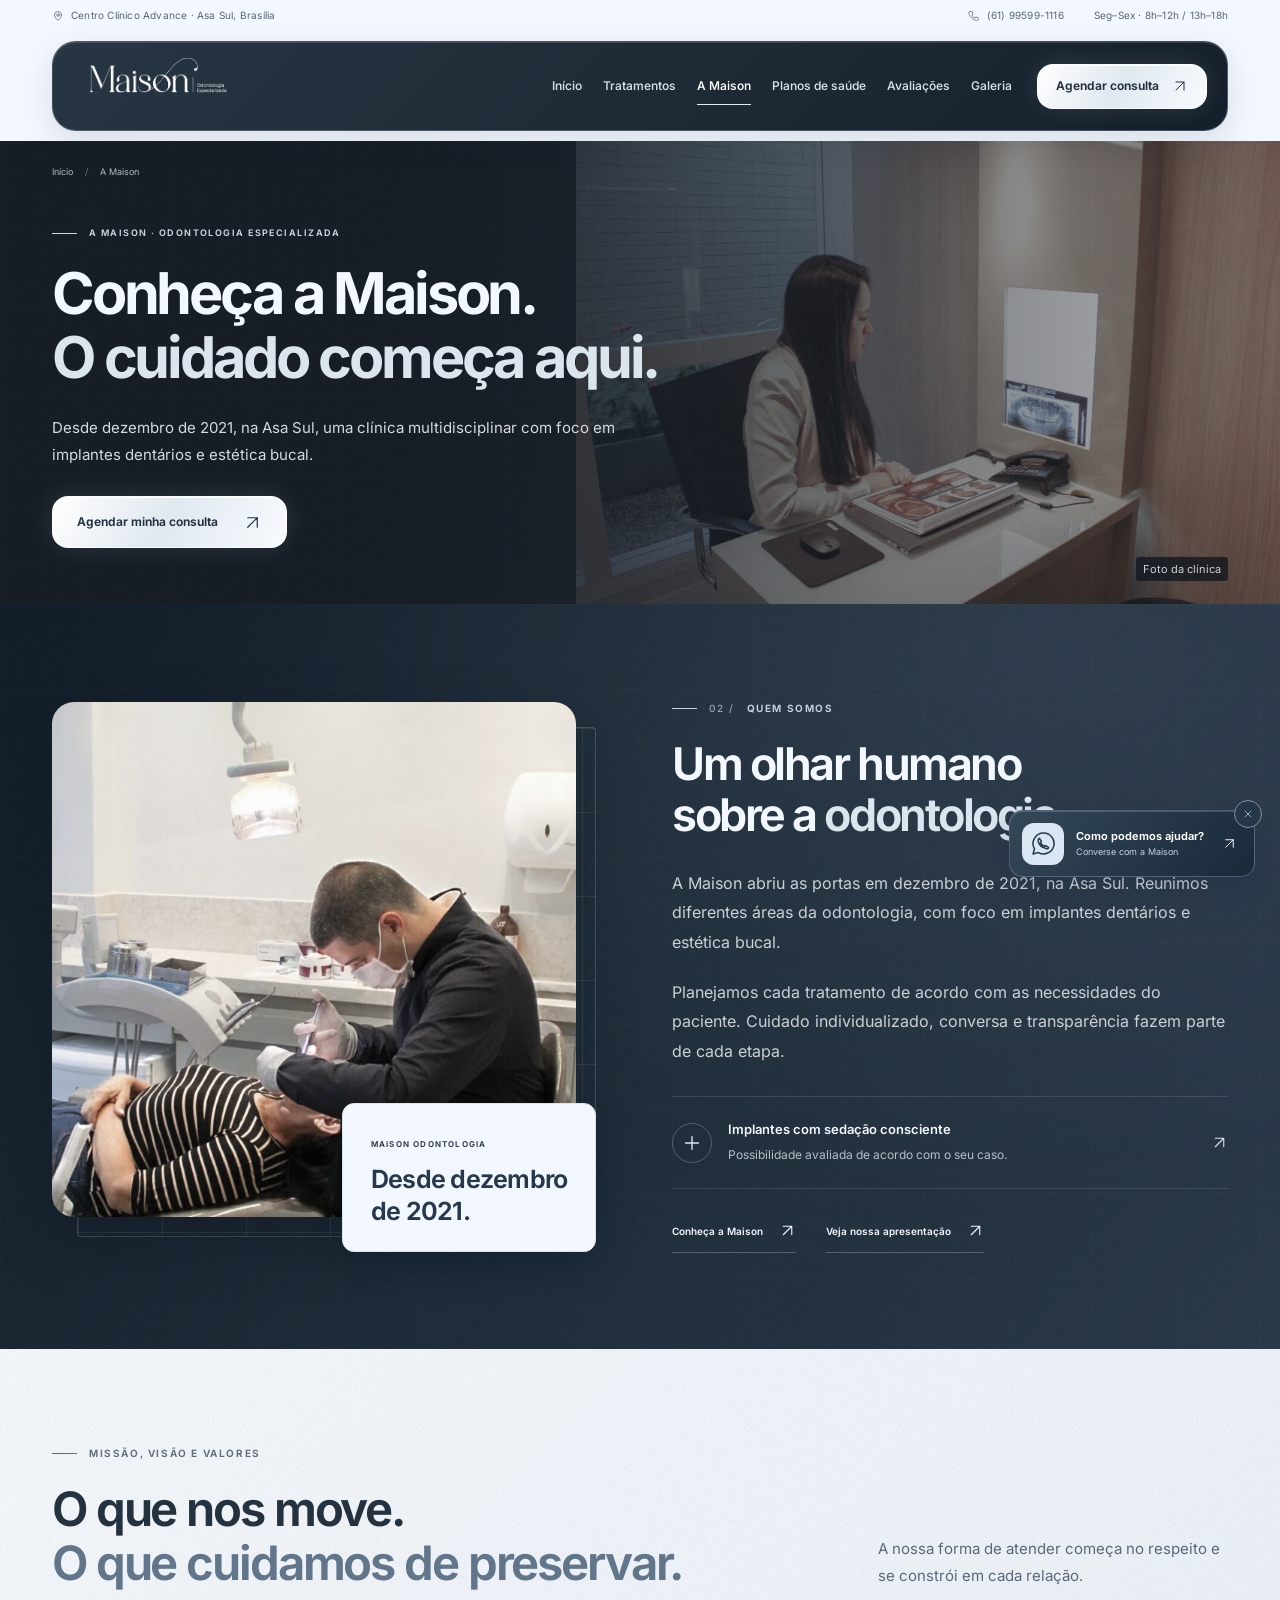
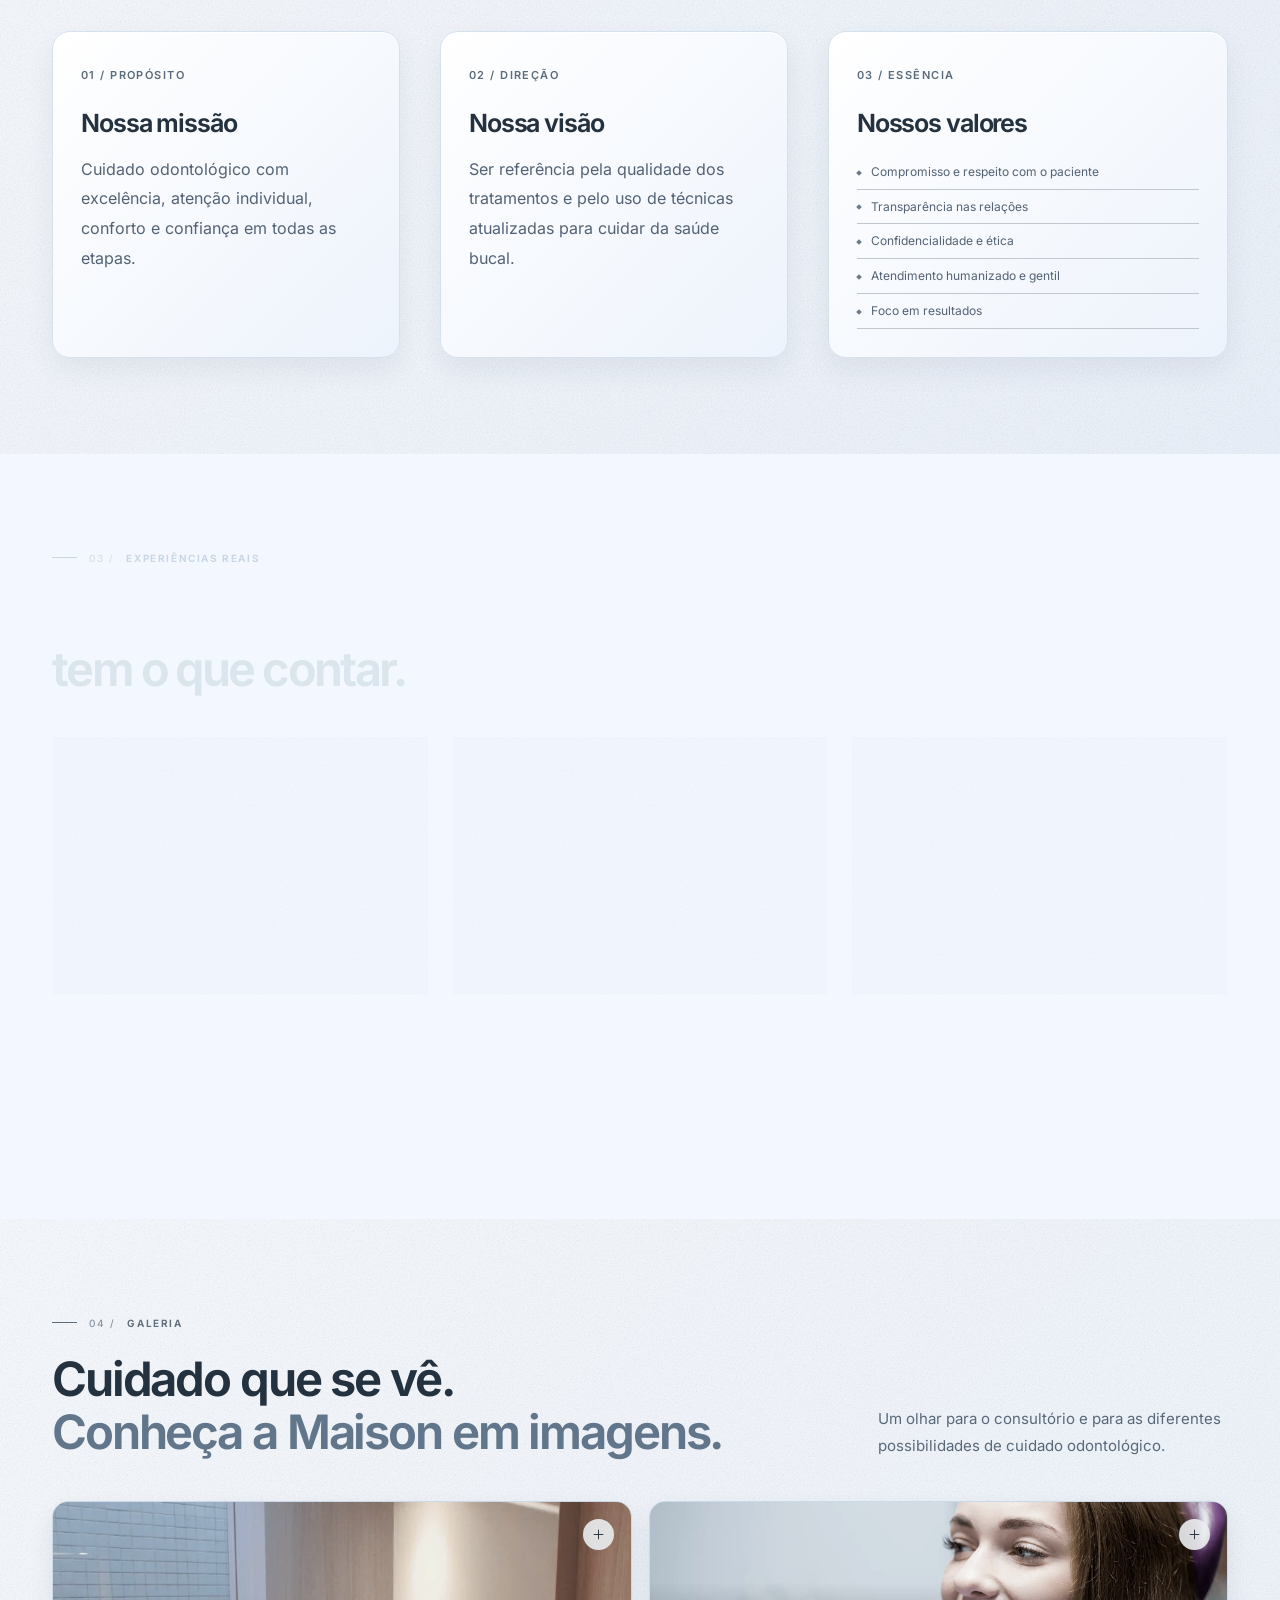
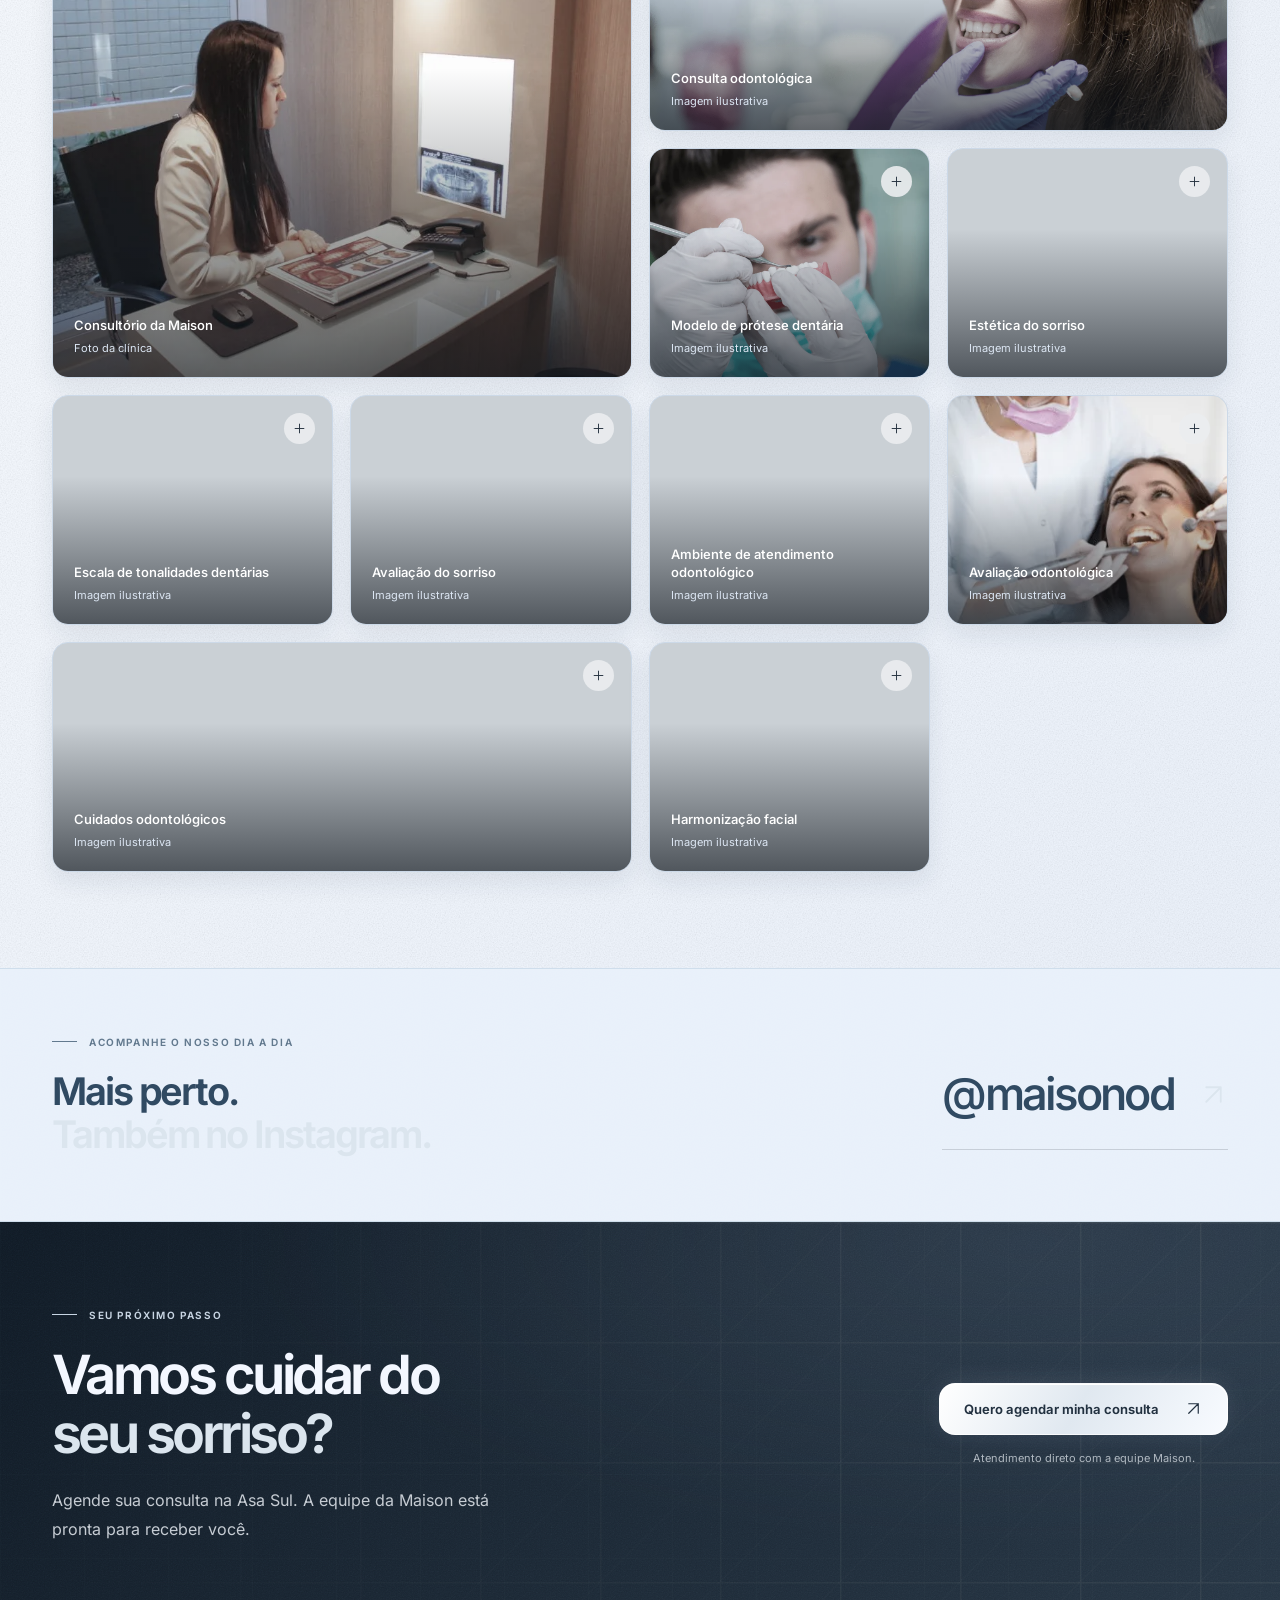
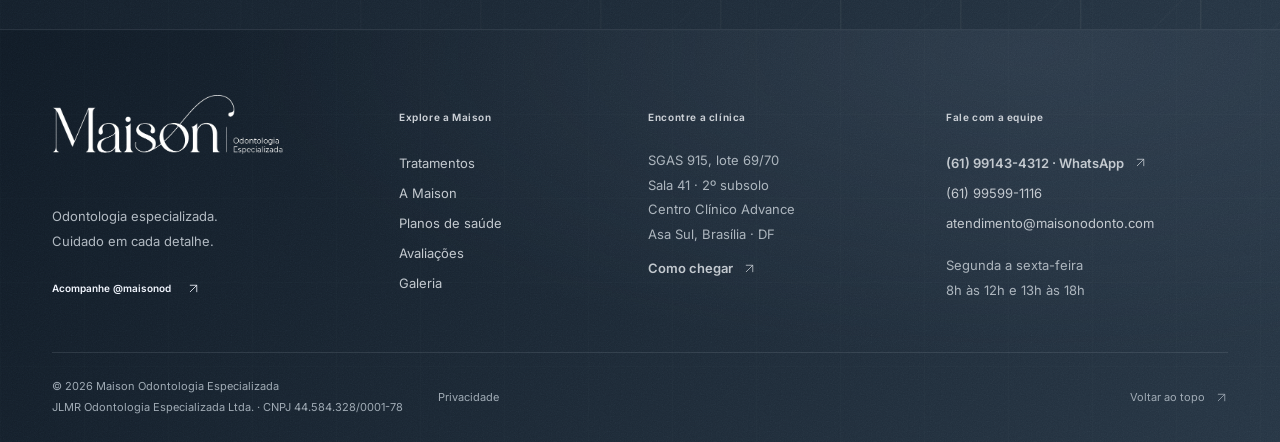
==== commit dc385c48: "chore: atualizar versão de estilos e scripts para V7" ====
--- a/a-maison.html
+++ b/a-maison.html
@@ -1,3 +1,3 @@
-<!doctype html><html lang="pt-BR"><head><meta charset="utf-8"><meta name="viewport" content="width=device-width,initial-scale=1,viewport-fit=cover"><meta name="theme-color" content="#082e28"><title>Conheça a Maison Odontologia | Asa Sul, Brasília</title><meta name="description" content="Conheça a história, os valores e a proposta de atendimento da Maison, na Asa Sul. Clínica multidisciplinar desde dezembro de 2021."><meta name="robots" content="noindex,nofollow"><link rel="canonical" href="https://cornflowerblue-reindeer-259674.hostingersite.com/a-maison.html"><meta property="og:type" content="website"><meta property="og:locale" content="pt_BR"><meta property="og:site_name" content="Maison Odontologia Especializada"><meta property="og:title" content="Conheça a Maison Odontologia | Asa Sul, Brasília"><meta property="og:description" content="Conheça a história, os valores e a proposta de atendimento da Maison, na Asa Sul. Clínica multidisciplinar desde dezembro de 2021."><meta property="og:url" content="https://cornflowerblue-reindeer-259674.hostingersite.com/a-maison.html"><meta property="og:image" content="https://cornflowerblue-reindeer-259674.hostingersite.com/assets/img/og-maison.jpg"><meta name="twitter:card" content="summary_large_image"><link rel="icon" type="image/svg+xml" href="assets/img/favicon.svg"><link rel="preload" href="assets/fonts/inter-variable.woff2" as="font" type="font/woff2" crossorigin><link rel="stylesheet" href="assets/css/maison.css?v=maison-v6-1"><script type="application/ld+json">{"@context": "https://schema.org", "@graph": [{"@type": "Dentist", "@id": "https://cornflowerblue-reindeer-259674.hostingersite.com/#maison", "name": "Maison Odontologia Especializada", "legalName": "JLMR Odontologia Especializada Ltda.", "taxID": "44.584.328/0001-78", "url": "https://cornflowerblue-reindeer-259674.hostingersite.com/", "telephone": "+55 61 99599-1116", "email": "atendimento@maisonodonto.com", "image": "https://cornflowerblue-reindeer-259674.hostingersite.com/assets/img/clinica.webp", "address": {"@type": "PostalAddress", "streetAddress": "SGAS 915, lote 69/70, sala 41, 2º subsolo, Centro Clínico Advance", "addressLocality": "Brasília", "addressRegion": "DF", "postalCode": "70390-150", "addressCountry": "BR"}, "openingHoursSpecification": [{"@type": "OpeningHoursSpecification", "dayOfWeek": ["Monday", "Tuesday", "Wednesday", "Thursday", "Friday"], "opens": "08:00", "closes": "12:00"}, {"@type": "OpeningHoursSpecification", "dayOfWeek": ["Monday", "Tuesday", "Wednesday", "Thursday", "Friday"], "opens": "13:00", "closes": "18:00"}], "sameAs": ["https://www.instagram.com/maisonod/"]}, {"@type": "BreadcrumbList", "itemListElement": [{"@type": "ListItem", "position": 1, "name": "Início", "item": "https://cornflowerblue-reindeer-259674.hostingersite.com/"}, {"@type": "ListItem", "position": 2, "name": "Conheça a Maison Odontologia", "item": "https://cornflowerblue-reindeer-259674.hostingersite.com/a-maison.html"}]}]}</script></head><body id="topo" class="inner-page"><a class="skip-link" href="#conteudo">Pular para o conteúdo</a><div class="topbar"><div class="container"><span><svg class="icon " viewBox="0 0 24 24" fill="none" aria-hidden="true"><path d="M19 10c0 5-7 11-7 11S5 15 5 10a7 7 0 1 1 14 0Z"/><circle cx="12" cy="10" r="2.5"/></svg> Centro Clínico Advance · Asa Sul, Brasília</span><a href="tel:+5561995991116"><svg class="icon " viewBox="0 0 24 24" fill="none" aria-hidden="true"><path d="m5 3 4 1 1 5-2 1c1 3 3 5 6 6l1-2 5 1 1 4c-1 3-6 2-9 0-4-2-7-5-9-9-2-3-3-8 2-7Z"/></svg> (61) 99599-1116</a><span class="topbar-hours">Seg–Sex · 8h–12h / 13h–18h</span></div></div>
+<!doctype html><html lang="pt-BR"><head><meta charset="utf-8"><meta name="viewport" content="width=device-width,initial-scale=1,viewport-fit=cover"><meta name="theme-color" content="#082e28"><title>Conheça a Maison Odontologia | Asa Sul, Brasília</title><meta name="description" content="Conheça a história, os valores e a proposta de atendimento da Maison, na Asa Sul. Clínica multidisciplinar desde dezembro de 2021."><meta name="robots" content="noindex,nofollow"><link rel="canonical" href="https://cornflowerblue-reindeer-259674.hostingersite.com/a-maison.html"><meta property="og:type" content="website"><meta property="og:locale" content="pt_BR"><meta property="og:site_name" content="Maison Odontologia Especializada"><meta property="og:title" content="Conheça a Maison Odontologia | Asa Sul, Brasília"><meta property="og:description" content="Conheça a história, os valores e a proposta de atendimento da Maison, na Asa Sul. Clínica multidisciplinar desde dezembro de 2021."><meta property="og:url" content="https://cornflowerblue-reindeer-259674.hostingersite.com/a-maison.html"><meta property="og:image" content="https://cornflowerblue-reindeer-259674.hostingersite.com/assets/img/og-maison.jpg"><meta name="twitter:card" content="summary_large_image"><link rel="icon" type="image/svg+xml" href="assets/img/favicon.svg"><link rel="preload" href="assets/fonts/inter-variable.woff2" as="font" type="font/woff2" crossorigin><link rel="stylesheet" href="assets/css/maison.css?v=maison-v7"><script type="application/ld+json">{"@context": "https://schema.org", "@graph": [{"@type": "Dentist", "@id": "https://cornflowerblue-reindeer-259674.hostingersite.com/#maison", "name": "Maison Odontologia Especializada", "legalName": "JLMR Odontologia Especializada Ltda.", "taxID": "44.584.328/0001-78", "url": "https://cornflowerblue-reindeer-259674.hostingersite.com/", "telephone": "+55 61 99599-1116", "email": "atendimento@maisonodonto.com", "image": "https://cornflowerblue-reindeer-259674.hostingersite.com/assets/img/clinica.webp", "address": {"@type": "PostalAddress", "streetAddress": "SGAS 915, lote 69/70, sala 41, 2º subsolo, Centro Clínico Advance", "addressLocality": "Brasília", "addressRegion": "DF", "postalCode": "70390-150", "addressCountry": "BR"}, "openingHoursSpecification": [{"@type": "OpeningHoursSpecification", "dayOfWeek": ["Monday", "Tuesday", "Wednesday", "Thursday", "Friday"], "opens": "08:00", "closes": "12:00"}, {"@type": "OpeningHoursSpecification", "dayOfWeek": ["Monday", "Tuesday", "Wednesday", "Thursday", "Friday"], "opens": "13:00", "closes": "18:00"}], "sameAs": ["https://www.instagram.com/maisonod/"]}, {"@type": "BreadcrumbList", "itemListElement": [{"@type": "ListItem", "position": 1, "name": "Início", "item": "https://cornflowerblue-reindeer-259674.hostingersite.com/"}, {"@type": "ListItem", "position": 2, "name": "Conheça a Maison Odontologia", "item": "https://cornflowerblue-reindeer-259674.hostingersite.com/a-maison.html"}]}]}</script></head><body id="topo" class="inner-page"><a class="skip-link" href="#conteudo">Pular para o conteúdo</a><div class="topbar"><div class="container"><span><svg class="icon " viewBox="0 0 24 24" fill="none" aria-hidden="true"><path d="M19 10c0 5-7 11-7 11S5 15 5 10a7 7 0 1 1 14 0Z"/><circle cx="12" cy="10" r="2.5"/></svg> Centro Clínico Advance · Asa Sul, Brasília</span><a href="tel:+5561995991116"><svg class="icon " viewBox="0 0 24 24" fill="none" aria-hidden="true"><path d="m5 3 4 1 1 5-2 1c1 3 3 5 6 6l1-2 5 1 1 4c-1 3-6 2-9 0-4-2-7-5-9-9-2-3-3-8 2-7Z"/></svg> (61) 99599-1116</a><span class="topbar-hours">Seg–Sex · 8h–12h / 13h–18h</span></div></div>
 <header class="site-header"><div class="scroll-progress" aria-hidden="true"></div><div class="container header-inner"><a href="index.html" class="brand" aria-label="Maison Odontologia — início"><img src="assets/img/logo.webp" width="650" height="255" alt="Maison Odontologia Especializada"></a><nav class="desktop-nav" aria-label="Menu principal"><a href="index.html">Início</a><a href="especialidades.html">Tratamentos</a><a href="a-maison.html" aria-current="page">A Maison</a><a href="convenios.html">Planos de saúde</a><a href="index.html#avaliacoes">Avaliações</a><a href="index.html#galeria">Galeria</a></nav><a class="btn btn-gold header-cta" href="https://wa.me/5561991434312?text=Ol%C3%A1%2C%20Maison%21%20Gostaria%20de%20agendar%20uma%20consulta." target="_blank" rel="noopener noreferrer"><span class="desktop-label">Agendar consulta</span><span class="mobile-label">Agendar</span><svg class="icon " viewBox="0 0 24 24" fill="none" aria-hidden="true"><path d="M6 18 18 6M6 6h12v12"/></svg></a><details class="mobile-menu"><summary aria-label="Abrir ou fechar menu"><span></span><span></span><span></span></summary><div class="mobile-panel"><span class="eyebrow"><i></i>MAISON · ODONTOLOGIA ESPECIALIZADA</span><nav aria-label="Menu do celular"><a href="index.html">Início</a><a href="especialidades.html">Tratamentos</a><a href="a-maison.html" aria-current="page">A Maison</a><a href="convenios.html">Planos de saúde</a><a href="index.html#avaliacoes">Avaliações</a><a href="index.html#galeria">Galeria</a><a href="contato.html">Como chegar e contato</a></nav><a class="btn btn-gold " href="https://wa.me/5561991434312?text=Ol%C3%A1%2C%20Maison%21%20Gostaria%20de%20agendar%20uma%20consulta." target="_blank" rel="noopener noreferrer">Agendar pelo WhatsApp<svg class="icon " viewBox="0 0 24 24" fill="none" aria-hidden="true"><path d="M6 18 18 6M6 6h12v12"/></svg></a><a class="mobile-instagram" href="https://www.instagram.com/maisonod/" target="_blank" rel="noopener noreferrer">Instagram · @maisonod<svg class="icon " viewBox="0 0 24 24" fill="none" aria-hidden="true"><path d="M6 18 18 6M6 6h12v12"/></svg></a><p>SGAS 915 · Centro Clínico Advance<br>Sala 41 · 2º subsolo · Asa Sul</p></div></details></div></header><main id="conteudo" tabindex="-1"><section class="page-hero forest"><div class="page-hero-photo"><img class="" src="assets/img/clinica.webp" alt="Foto da clínica" width="1024" height="683" loading="eager" fetchpriority="high" decoding="async"></div><div class="container"><div class="breadcrumb"><a href="index.html">Início</a><span>/</span>A Maison</div><div class="page-hero-copy"><span class="eyebrow"><i></i>A MAISON · ODONTOLOGIA ESPECIALIZADA</span><h1>Conheça a Maison.<br><em>O cuidado começa aqui.</em></h1><p>Desde dezembro de 2021, na Asa Sul, uma clínica multidisciplinar com foco em implantes dentários e estética bucal.</p><a class="btn btn-gold " href="https://wa.me/5561991434312?text=Ol%C3%A1%2C%20Maison%21%20Gostaria%20de%20agendar%20uma%20consulta." target="_blank" rel="noopener noreferrer">Agendar minha consulta<svg class="icon " viewBox="0 0 24 24" fill="none" aria-hidden="true"><path d="M6 18 18 6M6 6h12v12"/></svg></a></div><span class="page-photo-label">Foto da clínica</span></div></section><section class="section about-section forest" id="sobre"><div class="container about-grid"><div class="about-visual" data-reveal><img class="about-main-photo" src="assets/img/atendimento-1024.webp" alt="Atendimento odontológico na Maison" width="1024" height="686" loading="lazy" decoding="async"><div class="about-photo-tag"><span>MAISON ODONTOLOGIA</span><b>Desde dezembro<br>de 2021.</b></div></div><div class="about-copy" data-reveal><span class="eyebrow"><i></i><b>02 /</b> QUEM SOMOS</span><h2>Um olhar humano<br>sobre a <em>odontologia.</em></h2><p>A Maison abriu as portas em dezembro de 2021, na Asa Sul. Reunimos diferentes áreas da odontologia, com foco em implantes dentários e estética bucal.</p><p>Planejamos cada tratamento de acordo com as necessidades do paciente. Cuidado individualizado, conversa e transparência fazem parte de cada etapa.</p><a class="sedation-link" href="implantes-dentarios.html"><span><svg class="icon " viewBox="0 0 24 24" fill="none" aria-hidden="true"><path d="M12 5v14M5 12h14"/></svg></span><div><b>Implantes com sedação consciente</b><small>Possibilidade avaliada de acordo com o seu caso.</small></div><svg class="icon " viewBox="0 0 24 24" fill="none" aria-hidden="true"><path d="M6 18 18 6M6 6h12v12"/></svg></a><div class="about-actions"><a class="text-link" href="a-maison.html">Conheça a Maison <svg class="icon " viewBox="0 0 24 24" fill="none" aria-hidden="true"><path d="M6 18 18 6M6 6h12v12"/></svg></a><a class="text-link" href="https://www.instagram.com/maisonod/p/DBZYqyhp9SQ/" target="_blank" rel="noopener noreferrer">Veja nossa apresentação<svg class="icon " viewBox="0 0 24 24" fill="none" aria-hidden="true"><path d="M6 18 18 6M6 6h12v12"/></svg></a></div></div></div></section><section class="section purpose paper"><div class="container"><div class="section-heading"><div><span class="eyebrow"><i></i>MISSÃO, VISÃO E VALORES</span><h2>O que nos move.<br><em>O que cuidamos de preservar.</em></h2></div><p>A nossa forma de atender começa no respeito e se constrói em cada relação.</p></div><div class="purpose-grid"><article data-reveal><span class="purpose-num">01 / PROPÓSITO</span><h3>Nossa missão</h3><p>Cuidado odontológico com excelência, atenção individual, conforto e confiança em todas as etapas.</p></article><article data-reveal><span class="purpose-num">02 / DIREÇÃO</span><h3>Nossa visão</h3><p>Ser referência pela qualidade dos tratamentos e pelo uso de técnicas atualizadas para cuidar da saúde bucal.</p></article><article class="purpose-values" data-reveal><span class="purpose-num">03 / ESSÊNCIA</span><h3>Nossos valores</h3><ul><li>Compromisso e respeito com o paciente</li><li>Transparência nas relações</li><li>Confidencialidade e ética</li><li>Atendimento humanizado e gentil</li><li>Foco em resultados</li></ul></article></div></div></section><section class="section reviews-section forest" id="avaliacoes"><div class="container"><div class="reviews-heading"><div data-reveal><span class="eyebrow"><i></i><b>03 /</b> EXPERIÊNCIAS REAIS</span><h2>Quem passou por aqui<br><em>tem o que contar.</em></h2></div><a href="https://search.google.com/local/reviews?ludocid=7965416693532771631" target="_blank" rel="noopener noreferrer" class="rating-summary"><strong>4,9</strong><div><span class="stars" aria-label="5 estrelas"><svg class="icon " viewBox="0 0 24 24" fill="none" aria-hidden="true"><path d="m12 2 3 6.2 6.8 1-4.9 4.8 1.2 6.8L12 17.6l-6.1 3.2 1.2-6.8-4.9-4.8 6.8-1L12 2Z"/></svg><svg class="icon " viewBox="0 0 24 24" fill="none" aria-hidden="true"><path d="m12 2 3 6.2 6.8 1-4.9 4.8 1.2 6.8L12 17.6l-6.1 3.2 1.2-6.8-4.9-4.8 6.8-1L12 2Z"/></svg><svg class="icon " viewBox="0 0 24 24" fill="none" aria-hidden="true"><path d="m12 2 3 6.2 6.8 1-4.9 4.8 1.2 6.8L12 17.6l-6.1 3.2 1.2-6.8-4.9-4.8 6.8-1L12 2Z"/></svg><svg class="icon " viewBox="0 0 24 24" fill="none" aria-hidden="true"><path d="m12 2 3 6.2 6.8 1-4.9 4.8 1.2 6.8L12 17.6l-6.1 3.2 1.2-6.8-4.9-4.8 6.8-1L12 2Z"/></svg><svg class="icon " viewBox="0 0 24 24" fill="none" aria-hidden="true"><path d="m12 2 3 6.2 6.8 1-4.9 4.8 1.2 6.8L12 17.6l-6.1 3.2 1.2-6.8-4.9-4.8 6.8-1L12 2Z"/></svg></span><span>186 avaliações no Google</span></div><svg class="icon " viewBox="0 0 24 24" fill="none" aria-hidden="true"><path d="M6 18 18 6M6 6h12v12"/></svg></a></div><div class="reviews-rail" data-carousel="reviews" aria-label="Avaliações de pacientes"><article class="review-card"><div class="review-top"><span class="stars" aria-label="5 estrelas"><svg class="icon " viewBox="0 0 24 24" fill="none" aria-hidden="true"><path d="m12 2 3 6.2 6.8 1-4.9 4.8 1.2 6.8L12 17.6l-6.1 3.2 1.2-6.8-4.9-4.8 6.8-1L12 2Z"/></svg><svg class="icon " viewBox="0 0 24 24" fill="none" aria-hidden="true"><path d="m12 2 3 6.2 6.8 1-4.9 4.8 1.2 6.8L12 17.6l-6.1 3.2 1.2-6.8-4.9-4.8 6.8-1L12 2Z"/></svg><svg class="icon " viewBox="0 0 24 24" fill="none" aria-hidden="true"><path d="m12 2 3 6.2 6.8 1-4.9 4.8 1.2 6.8L12 17.6l-6.1 3.2 1.2-6.8-4.9-4.8 6.8-1L12 2Z"/></svg><svg class="icon " viewBox="0 0 24 24" fill="none" aria-hidden="true"><path d="m12 2 3 6.2 6.8 1-4.9 4.8 1.2 6.8L12 17.6l-6.1 3.2 1.2-6.8-4.9-4.8 6.8-1L12 2Z"/></svg><svg class="icon " viewBox="0 0 24 24" fill="none" aria-hidden="true"><path d="m12 2 3 6.2 6.8 1-4.9 4.8 1.2 6.8L12 17.6l-6.1 3.2 1.2-6.8-4.9-4.8 6.8-1L12 2Z"/></svg></span><span class="google-mark" aria-label="Google">G</span></div><p>Acolhimento desde a recepção e confiança já na primeira visita.</p><div class="review-person"><span class="review-initial">J</span><div><strong>Jaqueline Silva</strong><small>Resumo de avaliação pública</small></div></div></article><article class="review-card"><div class="review-top"><span class="stars" aria-label="5 estrelas"><svg class="icon " viewBox="0 0 24 24" fill="none" aria-hidden="true"><path d="m12 2 3 6.2 6.8 1-4.9 4.8 1.2 6.8L12 17.6l-6.1 3.2 1.2-6.8-4.9-4.8 6.8-1L12 2Z"/></svg><svg class="icon " viewBox="0 0 24 24" fill="none" aria-hidden="true"><path d="m12 2 3 6.2 6.8 1-4.9 4.8 1.2 6.8L12 17.6l-6.1 3.2 1.2-6.8-4.9-4.8 6.8-1L12 2Z"/></svg><svg class="icon " viewBox="0 0 24 24" fill="none" aria-hidden="true"><path d="m12 2 3 6.2 6.8 1-4.9 4.8 1.2 6.8L12 17.6l-6.1 3.2 1.2-6.8-4.9-4.8 6.8-1L12 2Z"/></svg><svg class="icon " viewBox="0 0 24 24" fill="none" aria-hidden="true"><path d="m12 2 3 6.2 6.8 1-4.9 4.8 1.2 6.8L12 17.6l-6.1 3.2 1.2-6.8-4.9-4.8 6.8-1L12 2Z"/></svg><svg class="icon " viewBox="0 0 24 24" fill="none" aria-hidden="true"><path d="m12 2 3 6.2 6.8 1-4.9 4.8 1.2 6.8L12 17.6l-6.1 3.2 1.2-6.8-4.9-4.8 6.8-1L12 2Z"/></svg></span><span class="google-mark" aria-label="Google">G</span></div><p>Destaca o acolhimento, a limpeza e a organização da clínica.</p><div class="review-person"><span class="review-initial">V</span><div><strong>Vanessa Ramos</strong><small>Resumo de avaliação pública</small></div></div></article><article class="review-card"><div class="review-top"><span class="stars" aria-label="5 estrelas"><svg class="icon " viewBox="0 0 24 24" fill="none" aria-hidden="true"><path d="m12 2 3 6.2 6.8 1-4.9 4.8 1.2 6.8L12 17.6l-6.1 3.2 1.2-6.8-4.9-4.8 6.8-1L12 2Z"/></svg><svg class="icon " viewBox="0 0 24 24" fill="none" aria-hidden="true"><path d="m12 2 3 6.2 6.8 1-4.9 4.8 1.2 6.8L12 17.6l-6.1 3.2 1.2-6.8-4.9-4.8 6.8-1L12 2Z"/></svg><svg class="icon " viewBox="0 0 24 24" fill="none" aria-hidden="true"><path d="m12 2 3 6.2 6.8 1-4.9 4.8 1.2 6.8L12 17.6l-6.1 3.2 1.2-6.8-4.9-4.8 6.8-1L12 2Z"/></svg><svg class="icon " viewBox="0 0 24 24" fill="none" aria-hidden="true"><path d="m12 2 3 6.2 6.8 1-4.9 4.8 1.2 6.8L12 17.6l-6.1 3.2 1.2-6.8-4.9-4.8 6.8-1L12 2Z"/></svg><svg class="icon " viewBox="0 0 24 24" fill="none" aria-hidden="true"><path d="m12 2 3 6.2 6.8 1-4.9 4.8 1.2 6.8L12 17.6l-6.1 3.2 1.2-6.8-4.9-4.8 6.8-1L12 2Z"/></svg></span><span class="google-mark" aria-label="Google">G</span></div><p>Valoriza a experiência do atendimento ao pós-operatório.</p><div class="review-person"><span class="review-initial">L</span><div><strong>Laura</strong><small>Resumo de avaliação pública</small></div></div></article><article class="review-card"><div class="review-top"><span class="stars" aria-label="5 estrelas"><svg class="icon " viewBox="0 0 24 24" fill="none" aria-hidden="true"><path d="m12 2 3 6.2 6.8 1-4.9 4.8 1.2 6.8L12 17.6l-6.1 3.2 1.2-6.8-4.9-4.8 6.8-1L12 2Z"/></svg><svg class="icon " viewBox="0 0 24 24" fill="none" aria-hidden="true"><path d="m12 2 3 6.2 6.8 1-4.9 4.8 1.2 6.8L12 17.6l-6.1 3.2 1.2-6.8-4.9-4.8 6.8-1L12 2Z"/></svg><svg class="icon " viewBox="0 0 24 24" fill="none" aria-hidden="true"><path d="m12 2 3 6.2 6.8 1-4.9 4.8 1.2 6.8L12 17.6l-6.1 3.2 1.2-6.8-4.9-4.8 6.8-1L12 2Z"/></svg><svg class="icon " viewBox="0 0 24 24" fill="none" aria-hidden="true"><path d="m12 2 3 6.2 6.8 1-4.9 4.8 1.2 6.8L12 17.6l-6.1 3.2 1.2-6.8-4.9-4.8 6.8-1L12 2Z"/></svg><svg class="icon " viewBox="0 0 24 24" fill="none" aria-hidden="true"><path d="m12 2 3 6.2 6.8 1-4.9 4.8 1.2 6.8L12 17.6l-6.1 3.2 1.2-6.8-4.9-4.8 6.8-1L12 2Z"/></svg></span><span class="google-mark" aria-label="Google">G</span></div><p>Elogia o atendimento e a qualidade dos profissionais.</p><div class="review-person"><span class="review-initial">V</span><div><strong>Valdecir Simao</strong><small>Resumo de avaliação pública</small></div></div></article><article class="review-card"><div class="review-top"><span class="stars" aria-label="5 estrelas"><svg class="icon " viewBox="0 0 24 24" fill="none" aria-hidden="true"><path d="m12 2 3 6.2 6.8 1-4.9 4.8 1.2 6.8L12 17.6l-6.1 3.2 1.2-6.8-4.9-4.8 6.8-1L12 2Z"/></svg><svg class="icon " viewBox="0 0 24 24" fill="none" aria-hidden="true"><path d="m12 2 3 6.2 6.8 1-4.9 4.8 1.2 6.8L12 17.6l-6.1 3.2 1.2-6.8-4.9-4.8 6.8-1L12 2Z"/></svg><svg class="icon " viewBox="0 0 24 24" fill="none" aria-hidden="true"><path d="m12 2 3 6.2 6.8 1-4.9 4.8 1.2 6.8L12 17.6l-6.1 3.2 1.2-6.8-4.9-4.8 6.8-1L12 2Z"/></svg><svg class="icon " viewBox="0 0 24 24" fill="none" aria-hidden="true"><path d="m12 2 3 6.2 6.8 1-4.9 4.8 1.2 6.8L12 17.6l-6.1 3.2 1.2-6.8-4.9-4.8 6.8-1L12 2Z"/></svg><svg class="icon " viewBox="0 0 24 24" fill="none" aria-hidden="true"><path d="m12 2 3 6.2 6.8 1-4.9 4.8 1.2 6.8L12 17.6l-6.1 3.2 1.2-6.8-4.9-4.8 6.8-1L12 2Z"/></svg></span><span class="google-mark" aria-label="Google">G</span></div><p>Relata uma experiência muito positiva com a clínica.</p><div class="review-person"><span class="review-initial">A</span><div><strong>Antonio Gomes</strong><small>Resumo de avaliação pública</small></div></div></article><article class="review-card"><div class="review-top"><span class="stars" aria-label="5 estrelas"><svg class="icon " viewBox="0 0 24 24" fill="none" aria-hidden="true"><path d="m12 2 3 6.2 6.8 1-4.9 4.8 1.2 6.8L12 17.6l-6.1 3.2 1.2-6.8-4.9-4.8 6.8-1L12 2Z"/></svg><svg class="icon " viewBox="0 0 24 24" fill="none" aria-hidden="true"><path d="m12 2 3 6.2 6.8 1-4.9 4.8 1.2 6.8L12 17.6l-6.1 3.2 1.2-6.8-4.9-4.8 6.8-1L12 2Z"/></svg><svg class="icon " viewBox="0 0 24 24" fill="none" aria-hidden="true"><path d="m12 2 3 6.2 6.8 1-4.9 4.8 1.2 6.8L12 17.6l-6.1 3.2 1.2-6.8-4.9-4.8 6.8-1L12 2Z"/></svg><svg class="icon " viewBox="0 0 24 24" fill="none" aria-hidden="true"><path d="m12 2 3 6.2 6.8 1-4.9 4.8 1.2 6.8L12 17.6l-6.1 3.2 1.2-6.8-4.9-4.8 6.8-1L12 2Z"/></svg><svg class="icon " viewBox="0 0 24 24" fill="none" aria-hidden="true"><path d="m12 2 3 6.2 6.8 1-4.9 4.8 1.2 6.8L12 17.6l-6.1 3.2 1.2-6.8-4.9-4.8 6.8-1L12 2Z"/></svg></span><span class="google-mark" aria-label="Google">G</span></div><p>Destaca o atendimento diferenciado e o ambiente acolhedor.</p><div class="review-person"><span class="review-initial">A</span><div><strong>Ana Carolina Lucena</strong><small>Resumo de avaliação pública</small></div></div></article><article class="review-card"><div class="review-top"><span class="stars" aria-label="5 estrelas"><svg class="icon " viewBox="0 0 24 24" fill="none" aria-hidden="true"><path d="m12 2 3 6.2 6.8 1-4.9 4.8 1.2 6.8L12 17.6l-6.1 3.2 1.2-6.8-4.9-4.8 6.8-1L12 2Z"/></svg><svg class="icon " viewBox="0 0 24 24" fill="none" aria-hidden="true"><path d="m12 2 3 6.2 6.8 1-4.9 4.8 1.2 6.8L12 17.6l-6.1 3.2 1.2-6.8-4.9-4.8 6.8-1L12 2Z"/></svg><svg class="icon " viewBox="0 0 24 24" fill="none" aria-hidden="true"><path d="m12 2 3 6.2 6.8 1-4.9 4.8 1.2 6.8L12 17.6l-6.1 3.2 1.2-6.8-4.9-4.8 6.8-1L12 2Z"/></svg><svg class="icon " viewBox="0 0 24 24" fill="none" aria-hidden="true"><path d="m12 2 3 6.2 6.8 1-4.9 4.8 1.2 6.8L12 17.6l-6.1 3.2 1.2-6.8-4.9-4.8 6.8-1L12 2Z"/></svg><svg class="icon " viewBox="0 0 24 24" fill="none" aria-hidden="true"><path d="m12 2 3 6.2 6.8 1-4.9 4.8 1.2 6.8L12 17.6l-6.1 3.2 1.2-6.8-4.9-4.8 6.8-1L12 2Z"/></svg></span><span class="google-mark" aria-label="Google">G</span></div><p>Elogia a estrutura, a limpeza e o atendimento dos profissionais.</p><div class="review-person"><span class="review-initial">E</span><div><strong>Erica Sousa</strong><small>Resumo de avaliação pública</small></div></div></article><article class="review-card"><div class="review-top"><span class="stars" aria-label="5 estrelas"><svg class="icon " viewBox="0 0 24 24" fill="none" aria-hidden="true"><path d="m12 2 3 6.2 6.8 1-4.9 4.8 1.2 6.8L12 17.6l-6.1 3.2 1.2-6.8-4.9-4.8 6.8-1L12 2Z"/></svg><svg class="icon " viewBox="0 0 24 24" fill="none" aria-hidden="true"><path d="m12 2 3 6.2 6.8 1-4.9 4.8 1.2 6.8L12 17.6l-6.1 3.2 1.2-6.8-4.9-4.8 6.8-1L12 2Z"/></svg><svg class="icon " viewBox="0 0 24 24" fill="none" aria-hidden="true"><path d="m12 2 3 6.2 6.8 1-4.9 4.8 1.2 6.8L12 17.6l-6.1 3.2 1.2-6.8-4.9-4.8 6.8-1L12 2Z"/></svg><svg class="icon " viewBox="0 0 24 24" fill="none" aria-hidden="true"><path d="m12 2 3 6.2 6.8 1-4.9 4.8 1.2 6.8L12 17.6l-6.1 3.2 1.2-6.8-4.9-4.8 6.8-1L12 2Z"/></svg><svg class="icon " viewBox="0 0 24 24" fill="none" aria-hidden="true"><path d="m12 2 3 6.2 6.8 1-4.9 4.8 1.2 6.8L12 17.6l-6.1 3.2 1.2-6.8-4.9-4.8 6.8-1L12 2Z"/></svg></span><span class="google-mark" aria-label="Google">G</span></div><p>Conta que a equipe ajudou a tornar a consulta mais tranquila.</p><div class="review-person"><span class="review-initial">M</span><div><strong>Mayara Melo</strong><small>Resumo de avaliação pública</small></div></div></article><article class="review-card"><div class="review-top"><span class="stars" aria-label="5 estrelas"><svg class="icon " viewBox="0 0 24 24" fill="none" aria-hidden="true"><path d="m12 2 3 6.2 6.8 1-4.9 4.8 1.2 6.8L12 17.6l-6.1 3.2 1.2-6.8-4.9-4.8 6.8-1L12 2Z"/></svg><svg class="icon " viewBox="0 0 24 24" fill="none" aria-hidden="true"><path d="m12 2 3 6.2 6.8 1-4.9 4.8 1.2 6.8L12 17.6l-6.1 3.2 1.2-6.8-4.9-4.8 6.8-1L12 2Z"/></svg><svg class="icon " viewBox="0 0 24 24" fill="none" aria-hidden="true"><path d="m12 2 3 6.2 6.8 1-4.9 4.8 1.2 6.8L12 17.6l-6.1 3.2 1.2-6.8-4.9-4.8 6.8-1L12 2Z"/></svg><svg class="icon " viewBox="0 0 24 24" fill="none" aria-hidden="true"><path d="m12 2 3 6.2 6.8 1-4.9 4.8 1.2 6.8L12 17.6l-6.1 3.2 1.2-6.8-4.9-4.8 6.8-1L12 2Z"/></svg><svg class="icon " viewBox="0 0 24 24" fill="none" aria-hidden="true"><path d="m12 2 3 6.2 6.8 1-4.9 4.8 1.2 6.8L12 17.6l-6.1 3.2 1.2-6.8-4.9-4.8 6.8-1L12 2Z"/></svg></span><span class="google-mark" aria-label="Google">G</span></div><p>Destaca a disponibilidade da equipe e a confiança no atendimento.</p><div class="review-person"><span class="review-initial">I</span><div><strong>Iasmim Lessa</strong><small>Resumo de avaliação pública</small></div></div></article><article class="review-card"><div class="review-top"><span class="stars" aria-label="5 estrelas"><svg class="icon " viewBox="0 0 24 24" fill="none" aria-hidden="true"><path d="m12 2 3 6.2 6.8 1-4.9 4.8 1.2 6.8L12 17.6l-6.1 3.2 1.2-6.8-4.9-4.8 6.8-1L12 2Z"/></svg><svg class="icon " viewBox="0 0 24 24" fill="none" aria-hidden="true"><path d="m12 2 3 6.2 6.8 1-4.9 4.8 1.2 6.8L12 17.6l-6.1 3.2 1.2-6.8-4.9-4.8 6.8-1L12 2Z"/></svg><svg class="icon " viewBox="0 0 24 24" fill="none" aria-hidden="true"><path d="m12 2 3 6.2 6.8 1-4.9 4.8 1.2 6.8L12 17.6l-6.1 3.2 1.2-6.8-4.9-4.8 6.8-1L12 2Z"/></svg><svg class="icon " viewBox="0 0 24 24" fill="none" aria-hidden="true"><path d="m12 2 3 6.2 6.8 1-4.9 4.8 1.2 6.8L12 17.6l-6.1 3.2 1.2-6.8-4.9-4.8 6.8-1L12 2Z"/></svg><svg class="icon " viewBox="0 0 24 24" fill="none" aria-hidden="true"><path d="m12 2 3 6.2 6.8 1-4.9 4.8 1.2 6.8L12 17.6l-6.1 3.2 1.2-6.8-4.9-4.8 6.8-1L12 2Z"/></svg></span><span class="google-mark" aria-label="Google">G</span></div><p>Relata boas experiências recorrentes com a clínica.</p><div class="review-person"><span class="review-initial">R</span><div><strong>Rayane Pereira Silva</strong><small>Resumo de avaliação pública</small></div></div></article><article class="review-card"><div class="review-top"><span class="stars" aria-label="5 estrelas"><svg class="icon " viewBox="0 0 24 24" fill="none" aria-hidden="true"><path d="m12 2 3 6.2 6.8 1-4.9 4.8 1.2 6.8L12 17.6l-6.1 3.2 1.2-6.8-4.9-4.8 6.8-1L12 2Z"/></svg><svg class="icon " viewBox="0 0 24 24" fill="none" aria-hidden="true"><path d="m12 2 3 6.2 6.8 1-4.9 4.8 1.2 6.8L12 17.6l-6.1 3.2 1.2-6.8-4.9-4.8 6.8-1L12 2Z"/></svg><svg class="icon " viewBox="0 0 24 24" fill="none" aria-hidden="true"><path d="m12 2 3 6.2 6.8 1-4.9 4.8 1.2 6.8L12 17.6l-6.1 3.2 1.2-6.8-4.9-4.8 6.8-1L12 2Z"/></svg><svg class="icon " viewBox="0 0 24 24" fill="none" aria-hidden="true"><path d="m12 2 3 6.2 6.8 1-4.9 4.8 1.2 6.8L12 17.6l-6.1 3.2 1.2-6.8-4.9-4.8 6.8-1L12 2Z"/></svg><svg class="icon " viewBox="0 0 24 24" fill="none" aria-hidden="true"><path d="m12 2 3 6.2 6.8 1-4.9 4.8 1.2 6.8L12 17.6l-6.1 3.2 1.2-6.8-4.9-4.8 6.8-1L12 2Z"/></svg></span><span class="google-mark" aria-label="Google">G</span></div><p>Valoriza a tranquilidade do ambiente e a confiança desde a recepção.</p><div class="review-person"><span class="review-initial">R</span><div><strong>Roberto Teles Garcia</strong><small>Resumo de avaliação pública</small></div></div></article><article class="review-card"><div class="review-top"><span class="stars" aria-label="5 estrelas"><svg class="icon " viewBox="0 0 24 24" fill="none" aria-hidden="true"><path d="m12 2 3 6.2 6.8 1-4.9 4.8 1.2 6.8L12 17.6l-6.1 3.2 1.2-6.8-4.9-4.8 6.8-1L12 2Z"/></svg><svg class="icon " viewBox="0 0 24 24" fill="none" aria-hidden="true"><path d="m12 2 3 6.2 6.8 1-4.9 4.8 1.2 6.8L12 17.6l-6.1 3.2 1.2-6.8-4.9-4.8 6.8-1L12 2Z"/></svg><svg class="icon " viewBox="0 0 24 24" fill="none" aria-hidden="true"><path d="m12 2 3 6.2 6.8 1-4.9 4.8 1.2 6.8L12 17.6l-6.1 3.2 1.2-6.8-4.9-4.8 6.8-1L12 2Z"/></svg><svg class="icon " viewBox="0 0 24 24" fill="none" aria-hidden="true"><path d="m12 2 3 6.2 6.8 1-4.9 4.8 1.2 6.8L12 17.6l-6.1 3.2 1.2-6.8-4.9-4.8 6.8-1L12 2Z"/></svg><svg class="icon " viewBox="0 0 24 24" fill="none" aria-hidden="true"><path d="m12 2 3 6.2 6.8 1-4.9 4.8 1.2 6.8L12 17.6l-6.1 3.2 1.2-6.8-4.9-4.8 6.8-1L12 2Z"/></svg></span><span class="google-mark" aria-label="Google">G</span></div><p>Destaca a boa recepção de toda a equipe desde o primeiro atendimento.</p><div class="review-person"><span class="review-initial">J</span><div><strong>João Pedro Cardoso Mattos</strong><small>Resumo de avaliação pública</small></div></div></article></div><div class="reviews-bottom"><div class="carousel-controls"><button type="button" data-prev="reviews" aria-label="Avaliação anterior"><svg class="icon reverse" viewBox="0 0 24 24" fill="none" aria-hidden="true"><path d="M5 12h14m-6-6 6 6-6 6"/></svg></button><span data-status="reviews">01 / 12</span><button type="button" data-next="reviews" aria-label="Próxima avaliação"><svg class="icon " viewBox="0 0 24 24" fill="none" aria-hidden="true"><path d="M5 12h14m-6-6 6 6-6 6"/></svg></button><button type="button" class="autoplay-control" data-autoplay="reviews" aria-label="Pausar rotação de avaliações"><svg class="icon " viewBox="0 0 24 24" fill="none" aria-hidden="true"><path d="M9 5v14M15 5v14"/></svg></button></div><a class="text-link" href="https://search.google.com/local/reviews?ludocid=7965416693532771631" target="_blank" rel="noopener noreferrer">Ler avaliações no Google<svg class="icon " viewBox="0 0 24 24" fill="none" aria-hidden="true"><path d="M6 18 18 6M6 6h12v12"/></svg></a><a class="text-link" href="https://share.google/kGlUzJOM2j24OXxMI" target="_blank" rel="noopener noreferrer">Deixar uma avaliação<svg class="icon " viewBox="0 0 24 24" fill="none" aria-hidden="true"><path d="M6 18 18 6M6 6h12v12"/></svg></a></div><p class="review-note">Avaliações públicas do Google, apresentadas em resumo. Consulte os relatos completos para conhecer cada experiência.</p></div></section><section class="section gallery-section paper" id="galeria"><div class="container"><div class="section-heading"><div><span class="eyebrow"><i></i><b>04 /</b> GALERIA</span><h2>Cuidado que se vê.<br><em>Conheça a Maison em imagens.</em></h2></div><p>Um olhar para o consultório e para as diferentes possibilidades de cuidado odontológico.</p></div><div class="gallery-grid"><figure class="gallery-item gallery-item-1" data-reveal><a href="assets/img/clinica.webp" target="_blank" rel="noopener noreferrer" data-gallery data-caption="Consultório da Maison · Foto da clínica" aria-label="Ampliar foto: Consultório da Maison"><img class="" src="assets/img/clinica.webp" alt="Consultório da Maison" width="1024" height="683" loading="lazy" decoding="async"><span class="gallery-plus"><svg class="icon " viewBox="0 0 24 24" fill="none" aria-hidden="true"><path d="M12 5v14M5 12h14"/></svg></span><figcaption><b>Consultório da Maison</b><span>Foto da clínica</span></figcaption></a></figure><figure class="gallery-item gallery-item-2" data-reveal><a href="assets/img/galeria-maison-1.webp" target="_blank" rel="noopener noreferrer" data-gallery data-caption="Consulta odontológica · Imagem ilustrativa" aria-label="Ampliar foto: Consulta odontológica"><img class="" src="assets/img/galeria-maison-1.webp" alt="Consulta odontológica" width="1920" height="883" loading="lazy" decoding="async"><span class="gallery-plus"><svg class="icon " viewBox="0 0 24 24" fill="none" aria-hidden="true"><path d="M12 5v14M5 12h14"/></svg></span><figcaption><b>Consulta odontológica</b><span>Imagem ilustrativa</span></figcaption></a></figure><figure class="gallery-item gallery-item-3" data-reveal><a href="assets/img/tratamento-protese.webp" target="_blank" rel="noopener noreferrer" data-gallery data-caption="Modelo de prótese dentária · Imagem ilustrativa" aria-label="Ampliar foto: Modelo de prótese dentária"><img class="" src="assets/img/tratamento-protese.webp" alt="Modelo de prótese dentária" width="1024" height="1024" loading="lazy" decoding="async"><span class="gallery-plus"><svg class="icon " viewBox="0 0 24 24" fill="none" aria-hidden="true"><path d="M12 5v14M5 12h14"/></svg></span><figcaption><b>Modelo de prótese dentária</b><span>Imagem ilustrativa</span></figcaption></a></figure><figure class="gallery-item gallery-item-4" data-reveal><a href="assets/img/tratamento-lentes.webp" target="_blank" rel="noopener noreferrer" data-gallery data-caption="Estética do sorriso · Imagem ilustrativa" aria-label="Ampliar foto: Estética do sorriso"><img class="" src="assets/img/tratamento-lentes.webp" alt="Estética do sorriso" width="1024" height="1024" loading="lazy" decoding="async"><span class="gallery-plus"><svg class="icon " viewBox="0 0 24 24" fill="none" aria-hidden="true"><path d="M12 5v14M5 12h14"/></svg></span><figcaption><b>Estética do sorriso</b><span>Imagem ilustrativa</span></figcaption></a></figure><figure class="gallery-item gallery-item-5" data-reveal><a href="assets/img/tratamento-clareamento.webp" target="_blank" rel="noopener noreferrer" data-gallery data-caption="Escala de tonalidades dentárias · Imagem ilustrativa" aria-label="Ampliar foto: Escala de tonalidades dentárias"><img class="" src="assets/img/tratamento-clareamento.webp" alt="Escala de tonalidades dentárias" width="1024" height="1024" loading="lazy" decoding="async"><span class="gallery-plus"><svg class="icon " viewBox="0 0 24 24" fill="none" aria-hidden="true"><path d="M12 5v14M5 12h14"/></svg></span><figcaption><b>Escala de tonalidades dentárias</b><span>Imagem ilustrativa</span></figcaption></a></figure><figure class="gallery-item gallery-item-6" data-reveal><a href="assets/img/tratamento-invisalign.webp" target="_blank" rel="noopener noreferrer" data-gallery data-caption="Avaliação do sorriso · Imagem ilustrativa" aria-label="Ampliar foto: Avaliação do sorriso"><img class="" src="assets/img/tratamento-invisalign.webp" alt="Avaliação do sorriso" width="1024" height="1024" loading="lazy" decoding="async"><span class="gallery-plus"><svg class="icon " viewBox="0 0 24 24" fill="none" aria-hidden="true"><path d="M12 5v14M5 12h14"/></svg></span><figcaption><b>Avaliação do sorriso</b><span>Imagem ilustrativa</span></figcaption></a></figure><figure class="gallery-item gallery-item-7" data-reveal><a href="assets/img/tratamento-cirurgia.webp" target="_blank" rel="noopener noreferrer" data-gallery data-caption="Ambiente de atendimento odontológico · Imagem ilustrativa" aria-label="Ampliar foto: Ambiente de atendimento odontológico"><img class="" src="assets/img/tratamento-cirurgia.webp" alt="Ambiente de atendimento odontológico" width="1024" height="683" loading="lazy" decoding="async"><span class="gallery-plus"><svg class="icon " viewBox="0 0 24 24" fill="none" aria-hidden="true"><path d="M12 5v14M5 12h14"/></svg></span><figcaption><b>Ambiente de atendimento odontológico</b><span>Imagem ilustrativa</span></figcaption></a></figure><figure class="gallery-item gallery-item-8" data-reveal><a href="assets/img/tratamento-implantes.webp" target="_blank" rel="noopener noreferrer" data-gallery data-caption="Avaliação odontológica · Imagem ilustrativa" aria-label="Ampliar foto: Avaliação odontológica"><img class="" src="assets/img/tratamento-implantes.webp" alt="Avaliação odontológica" width="300" height="300" loading="lazy" decoding="async"><span class="gallery-plus"><svg class="icon " viewBox="0 0 24 24" fill="none" aria-hidden="true"><path d="M12 5v14M5 12h14"/></svg></span><figcaption><b>Avaliação odontológica</b><span>Imagem ilustrativa</span></figcaption></a></figure><figure class="gallery-item gallery-item-9" data-reveal><a href="assets/img/galeria-maison-2.webp" target="_blank" rel="noopener noreferrer" data-gallery data-caption="Cuidados odontológicos · Imagem ilustrativa" aria-label="Ampliar foto: Cuidados odontológicos"><img class="" src="assets/img/galeria-maison-2.webp" alt="Cuidados odontológicos" width="1920" height="1080" loading="lazy" decoding="async"><span class="gallery-plus"><svg class="icon " viewBox="0 0 24 24" fill="none" aria-hidden="true"><path d="M12 5v14M5 12h14"/></svg></span><figcaption><b>Cuidados odontológicos</b><span>Imagem ilustrativa</span></figcaption></a></figure><figure class="gallery-item gallery-item-10" data-reveal><a href="assets/img/tratamento-harmonizacao.webp" target="_blank" rel="noopener noreferrer" data-gallery data-caption="Harmonização facial · Imagem ilustrativa" aria-label="Ampliar foto: Harmonização facial"><img class="" src="assets/img/tratamento-harmonizacao.webp" alt="Harmonização facial" width="1024" height="1024" loading="lazy" decoding="async"><span class="gallery-plus"><svg class="icon " viewBox="0 0 24 24" fill="none" aria-hidden="true"><path d="M12 5v14M5 12h14"/></svg></span><figcaption><b>Harmonização facial</b><span>Imagem ilustrativa</span></figcaption></a></figure></div></div></section><dialog class="gallery-modal" aria-label="Galeria de fotos"><div class="modal-toolbar"><span data-modal-count></span><button type="button" data-modal-close aria-label="Fechar foto"><svg class="icon " viewBox="0 0 24 24" fill="none" aria-hidden="true"><path d="m6 6 12 12M18 6 6 18"/></svg></button></div><div class="modal-image-wrap"><button type="button" data-modal-prev aria-label="Foto anterior"><svg class="icon reverse" viewBox="0 0 24 24" fill="none" aria-hidden="true"><path d="M5 12h14m-6-6 6 6-6 6"/></svg></button><img data-modal-image alt=""><button type="button" data-modal-next aria-label="Próxima foto"><svg class="icon " viewBox="0 0 24 24" fill="none" aria-hidden="true"><path d="M5 12h14m-6-6 6 6-6 6"/></svg></button></div><p data-modal-caption></p></dialog><section class="instagram-band forest"><div class="container"><div><span class="eyebrow"><i></i>ACOMPANHE O NOSSO DIA A DIA</span><h2>Mais perto.<br><em>Também no Instagram.</em></h2></div><a class="instagram-handle" href="https://www.instagram.com/maisonod/" target="_blank" rel="noopener noreferrer">@maisonod<svg class="icon " viewBox="0 0 24 24" fill="none" aria-hidden="true"><path d="M6 18 18 6M6 6h12v12"/></svg></a></div></section><section class="final-cta forest"><div class="container"><div data-reveal><span class="eyebrow"><i></i>SEU PRÓXIMO PASSO</span><h2>Vamos cuidar do<br><em>seu sorriso?</em></h2><p>Agende sua consulta na Asa Sul. A equipe da Maison está pronta para receber você.</p></div><div data-reveal><a class="btn btn-gold " href="https://wa.me/5561991434312?text=Ol%C3%A1%2C%20Maison%21%20Gostaria%20de%20agendar%20uma%20consulta." target="_blank" rel="noopener noreferrer">Quero agendar minha consulta<svg class="icon " viewBox="0 0 24 24" fill="none" aria-hidden="true"><path d="M6 18 18 6M6 6h12v12"/></svg></a><span class="cta-sub">Atendimento direto com a equipe Maison.</span></div></div></section></main><footer class="footer forest"><div class="container"><div class="footer-top"><div class="footer-brand"><a href="index.html"><img src="assets/img/logo.webp" width="650" height="255" alt="Maison Odontologia Especializada" loading="lazy"></a><p>Odontologia especializada.<br>Cuidado em cada detalhe.</p><a class="text-link" href="https://www.instagram.com/maisonod/" target="_blank" rel="noopener noreferrer">Acompanhe @maisonod<svg class="icon " viewBox="0 0 24 24" fill="none" aria-hidden="true"><path d="M6 18 18 6M6 6h12v12"/></svg></a></div><div><h2>Explore a Maison</h2><a href="especialidades.html">Tratamentos</a><a href="a-maison.html">A Maison</a><a href="convenios.html">Planos de saúde</a><a href="index.html#avaliacoes">Avaliações</a><a href="index.html#galeria">Galeria</a></div><div><h2>Encontre a clínica</h2><p>SGAS 915, lote 69/70<br>Sala 41 · 2º subsolo<br>Centro Clínico Advance<br>Asa Sul, Brasília · DF</p><a class="text-link" href="https://www.google.com/maps/dir/?api=1&amp;destination=Maison%20Odontologia%20Especializada%2C%20SGAS%20915%2C%20Centro%20Cl%C3%ADnico%20Advance%2C%20Asa%20Sul%2C%20Bras%C3%ADlia%20-%20DF" target="_blank" rel="noopener noreferrer">Como chegar<svg class="icon " viewBox="0 0 24 24" fill="none" aria-hidden="true"><path d="M6 18 18 6M6 6h12v12"/></svg></a></div><div><h2>Fale com a equipe</h2><a class="text-link" href="https://wa.me/5561991434312?text=Ol%C3%A1%2C%20Maison%21%20Gostaria%20de%20agendar%20uma%20consulta." target="_blank" rel="noopener noreferrer">(61) 99143-4312 · WhatsApp<svg class="icon " viewBox="0 0 24 24" fill="none" aria-hidden="true"><path d="M6 18 18 6M6 6h12v12"/></svg></a><a href="tel:+5561995991116">(61) 99599-1116</a><a href="mailto:atendimento@maisonodonto.com">atendimento@maisonodonto.com</a><p>Segunda a sexta-feira<br>8h às 12h e 13h às 18h</p></div></div><div class="footer-bottom"><span>© 2026 Maison Odontologia Especializada<br><small>JLMR Odontologia Especializada Ltda. · CNPJ 44.584.328/0001-78</small></span><a href="privacidade.html">Privacidade</a><a href="#topo">Voltar ao topo <svg class="icon " viewBox="0 0 24 24" fill="none" aria-hidden="true"><path d="M6 18 18 6M6 6h12v12"/></svg></a></div></div></footer>
-<div class="contact-float"><button class="contact-dismiss" type="button" aria-label="Fechar mensagem de atendimento"><svg class="icon " viewBox="0 0 24 24" fill="none" aria-hidden="true"><path d="m6 6 12 12M18 6 6 18"/></svg></button><a href="https://wa.me/5561991434312?text=Ol%C3%A1%2C%20Maison%21%20Gostaria%20de%20agendar%20uma%20consulta." target="_blank" rel="noopener noreferrer"><span class="wa-round"><svg class="icon " viewBox="0 0 24 24" fill="none" aria-hidden="true"><path d="M12 2a10 10 0 0 0-8.7 15L2 22l5.2-1.3A10 10 0 1 0 12 2Z"/><path d="m8 7 2 3-1 1c1 2 2 3 4 4l1-1 3 2c-1 2-3 1-5 0-4-2-6-6-5-8l1-1Z"/></svg></span><span>Como podemos ajudar?<small>Converse com a Maison</small></span><svg class="icon " viewBox="0 0 24 24" fill="none" aria-hidden="true"><path d="M6 18 18 6M6 6h12v12"/></svg></a></div><div class="mobile-contact"><a href="https://wa.me/5561991434312?text=Ol%C3%A1%2C%20Maison%21%20Gostaria%20de%20agendar%20uma%20consulta." target="_blank" rel="noopener noreferrer"><svg class="icon " viewBox="0 0 24 24" fill="none" aria-hidden="true"><path d="M12 2a10 10 0 0 0-8.7 15L2 22l5.2-1.3A10 10 0 1 0 12 2Z"/><path d="m8 7 2 3-1 1c1 2 2 3 4 4l1-1 3 2c-1 2-3 1-5 0-4-2-6-6-5-8l1-1Z"/></svg><span>Agendar pelo WhatsApp<small>Fale diretamente com a Maison</small></span><svg class="icon " viewBox="0 0 24 24" fill="none" aria-hidden="true"><path d="M6 18 18 6M6 6h12v12"/></svg></a></div><script src="assets/js/maison.js?v=maison-v6-1"></script></body></html>
+<div class="contact-float"><button class="contact-dismiss" type="button" aria-label="Fechar mensagem de atendimento"><svg class="icon " viewBox="0 0 24 24" fill="none" aria-hidden="true"><path d="m6 6 12 12M18 6 6 18"/></svg></button><a href="https://wa.me/5561991434312?text=Ol%C3%A1%2C%20Maison%21%20Gostaria%20de%20agendar%20uma%20consulta." target="_blank" rel="noopener noreferrer"><span class="wa-round"><svg class="icon " viewBox="0 0 24 24" fill="none" aria-hidden="true"><path d="M12 2a10 10 0 0 0-8.7 15L2 22l5.2-1.3A10 10 0 1 0 12 2Z"/><path d="m8 7 2 3-1 1c1 2 2 3 4 4l1-1 3 2c-1 2-3 1-5 0-4-2-6-6-5-8l1-1Z"/></svg></span><span>Como podemos ajudar?<small>Converse com a Maison</small></span><svg class="icon " viewBox="0 0 24 24" fill="none" aria-hidden="true"><path d="M6 18 18 6M6 6h12v12"/></svg></a></div><div class="mobile-contact"><a href="https://wa.me/5561991434312?text=Ol%C3%A1%2C%20Maison%21%20Gostaria%20de%20agendar%20uma%20consulta." target="_blank" rel="noopener noreferrer"><svg class="icon " viewBox="0 0 24 24" fill="none" aria-hidden="true"><path d="M12 2a10 10 0 0 0-8.7 15L2 22l5.2-1.3A10 10 0 1 0 12 2Z"/><path d="m8 7 2 3-1 1c1 2 2 3 4 4l1-1 3 2c-1 2-3 1-5 0-4-2-6-6-5-8l1-1Z"/></svg><span>Agendar pelo WhatsApp<small>Fale diretamente com a Maison</small></span><svg class="icon " viewBox="0 0 24 24" fill="none" aria-hidden="true"><path d="M6 18 18 6M6 6h12v12"/></svg></a></div><script src="assets/js/maison.js?v=maison-v7"></script></body></html>
--- a/assets/css/maison.css
+++ b/assets/css/maison.css
@@ -113,3 +113,61 @@
 }
 @media(max-width:380px){.brand{width:116px}.header-inner{gap:8px}.header-cta{padding-inline:11px}.service-card>a{grid-template-columns:82px minmax(0,1fr)}.service-card-content{padding:15px 12px}.service-card h3{font-size:18px}.service-card p{font-size:12px}.service-photo-note{font-size:7px}.hero h1{font-size:34px}.card-link{font-size:10px}}
 @media(prefers-reduced-motion:reduce){.btn:after{display:none}.service-card:hover{transform:none}}
+
+
+/* V7 - percurso orientado por necessidades, serviços legíveis e consulta sem formulário. */
+.treatment-chooser{display:grid;grid-template-columns:minmax(220px,.8fr) minmax(0,1.7fr);gap:26px;align-items:center;padding:26px 30px;margin:0 0 32px;border-radius:20px;border:1px solid #d2deea;background:linear-gradient(125deg,#fff,#e9f0f8);box-shadow:0 12px 32px #132c4310}
+.treatment-chooser-intro .micro-label{font-size:11px;letter-spacing:.13em;color:#5b7083}
+.treatment-chooser-intro h3{font-size:clamp(24px,2.6vw,34px);letter-spacing:-.045em;line-height:1.12;margin:9px 0 10px;color:#24394d}
+.treatment-chooser-intro p{font-size:15px;line-height:1.65;color:#526577;max-width:48ch;margin:0}
+.treatment-chooser-links{display:grid;grid-template-columns:repeat(2,minmax(0,1fr));gap:10px}
+.treatment-chooser-links>a{display:flex;align-items:center;gap:10px;min-height:64px;padding:12px 14px;background:#fff;border:1px solid #d5e0ea;border-radius:13px;color:#263b50;text-decoration:none;font-size:14px;font-weight:600;line-height:1.4;box-shadow:0 5px 14px #142c4510;transition:border-color .2s,transform .2s}
+.treatment-chooser-links>a:hover{border-color:#91a9bf;transform:translateY(-2px)}
+.treatment-chooser-links>a:focus-visible{outline:3px solid #6a8199;outline-offset:3px}
+.treatment-chooser-links>a>span{font-size:11px;color:#75899b;font-weight:700}
+.treatment-chooser-links>a>.icon{margin-left:auto;min-width:18px;width:18px;height:18px}
+.services-grid{gap:18px}
+.services-grid .service-card-content{min-height:0}
+.services-grid .service-card > a{height:100%}
+.services-grid .service-card p{font-size:15px;line-height:1.7}
+.service-card-consult{background:radial-gradient(circle at 85% 10%,#6d819c55,transparent 45%),linear-gradient(140deg,#162331,#344658);border-color:#50677f;color:#f3f7fc}
+.service-card-consult:hover{border-color:#8faac2}
+.service-consult-inner{display:flex;flex-direction:column;height:100%;padding:26px}
+.service-card-consult .micro-label{font-size:11px;line-height:1.5;color:#d5e1ef;letter-spacing:.12em}
+.service-consult-symbol{display:flex;align-items:center;justify-content:center;width:46px;height:46px;border:1px solid #c4d6e655;border-radius:50%;font-size:30px;font-weight:300;margin:18px 0}
+.service-card-consult h3{font-size:clamp(22px,2vw,27px);color:white;line-height:1.22;letter-spacing:-.035em;margin:0 0 14px}
+.service-card-consult p{font-size:15px;color:#d9e5f0;line-height:1.65;margin:0 0 24px}
+.service-card-consult .btn{font-size:12px;min-height:46px;margin-top:auto;justify-content:space-between}
+@media(min-width:1100px){.services-grid{grid-template-columns:repeat(4,minmax(0,1fr))}}
+@media(min-width:721px) and (max-width:1099px){.services-grid{grid-template-columns:repeat(2,minmax(0,1fr))}.treatment-chooser{grid-template-columns:1fr;gap:16px}}
+@media(max-width:720px){
+ .treatment-chooser{grid-template-columns:1fr;gap:20px;padding:22px 18px;margin-bottom:25px;border-radius:17px}
+ .treatment-chooser-intro h3{font-size:27px;margin:8px 0}
+ .treatment-chooser-intro p{font-size:15px;line-height:1.6}
+ .treatment-chooser-links{grid-template-columns:1fr 1fr;gap:8px}
+ .treatment-chooser-links>a{min-height:69px;padding:12px 10px;font-size:12px;line-height:1.35;gap:7px;align-items:flex-start}
+ .treatment-chooser-links>a>span{font-size:10px;padding-top:1px}
+ .treatment-chooser-links>a>.icon{width:15px;min-width:15px;height:15px;margin-top:1px}
+ .services-grid,.services-rail{gap:14px}
+ .treatments .service-card>a{grid-template-columns:104px minmax(0,1fr);min-height:195px}
+ .treatments .service-card-content{padding:18px 16px;min-height:0}
+ .treatments .service-card .micro-label{font-size:10px;letter-spacing:.075em;line-height:1.4}
+ .treatments .service-card h3{font-size:21px;line-height:1.2}
+ .treatments .service-card p{font-size:15px;line-height:1.58;margin-bottom:12px}
+ .treatments .service-card .card-link{font-size:12px;line-height:1.35;margin-top:auto}
+ .treatments .service-photo-note{font-size:9px}
+ .treatments .service-card-consult{min-height:0}
+ .treatments .service-card-consult .service-consult-inner{padding:24px 20px}
+ .treatments .service-card-consult h3{font-size:24px}
+ .treatments .service-card-consult p{font-size:15px;line-height:1.65}
+ .service-detail-content p{font-size:16px;line-height:1.75}
+}
+@media(max-width:380px){
+ .treatments .service-card>a{grid-template-columns:88px minmax(0,1fr)}
+ .treatments .service-card-content{padding:16px 13px}
+ .treatments .service-card h3{font-size:20px}
+ .treatments .service-card p{font-size:15px;line-height:1.55}
+ .treatments .service-card .card-link{font-size:12px}
+ .treatment-chooser-links>a{font-size:12px;min-height:75px}
+}
+@media(prefers-reduced-motion:reduce){.treatment-chooser-links>a{transition:none}}
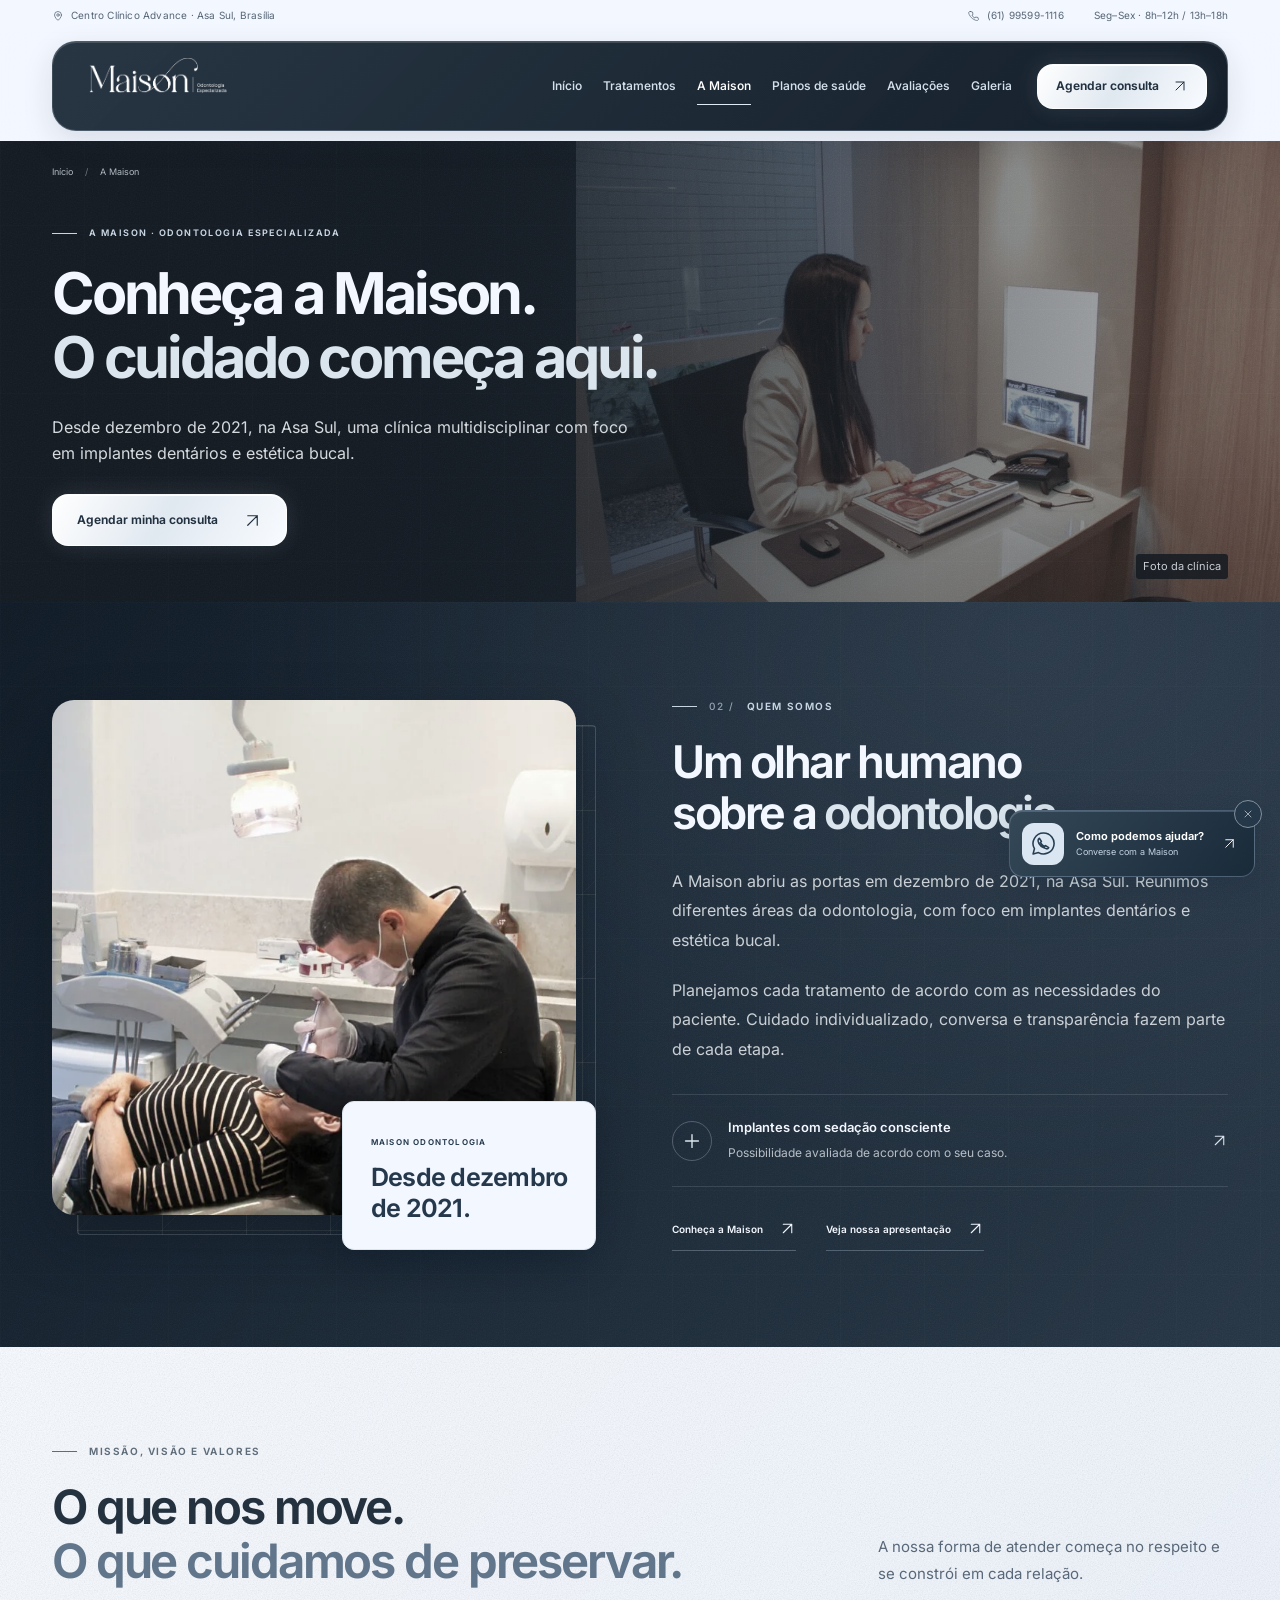
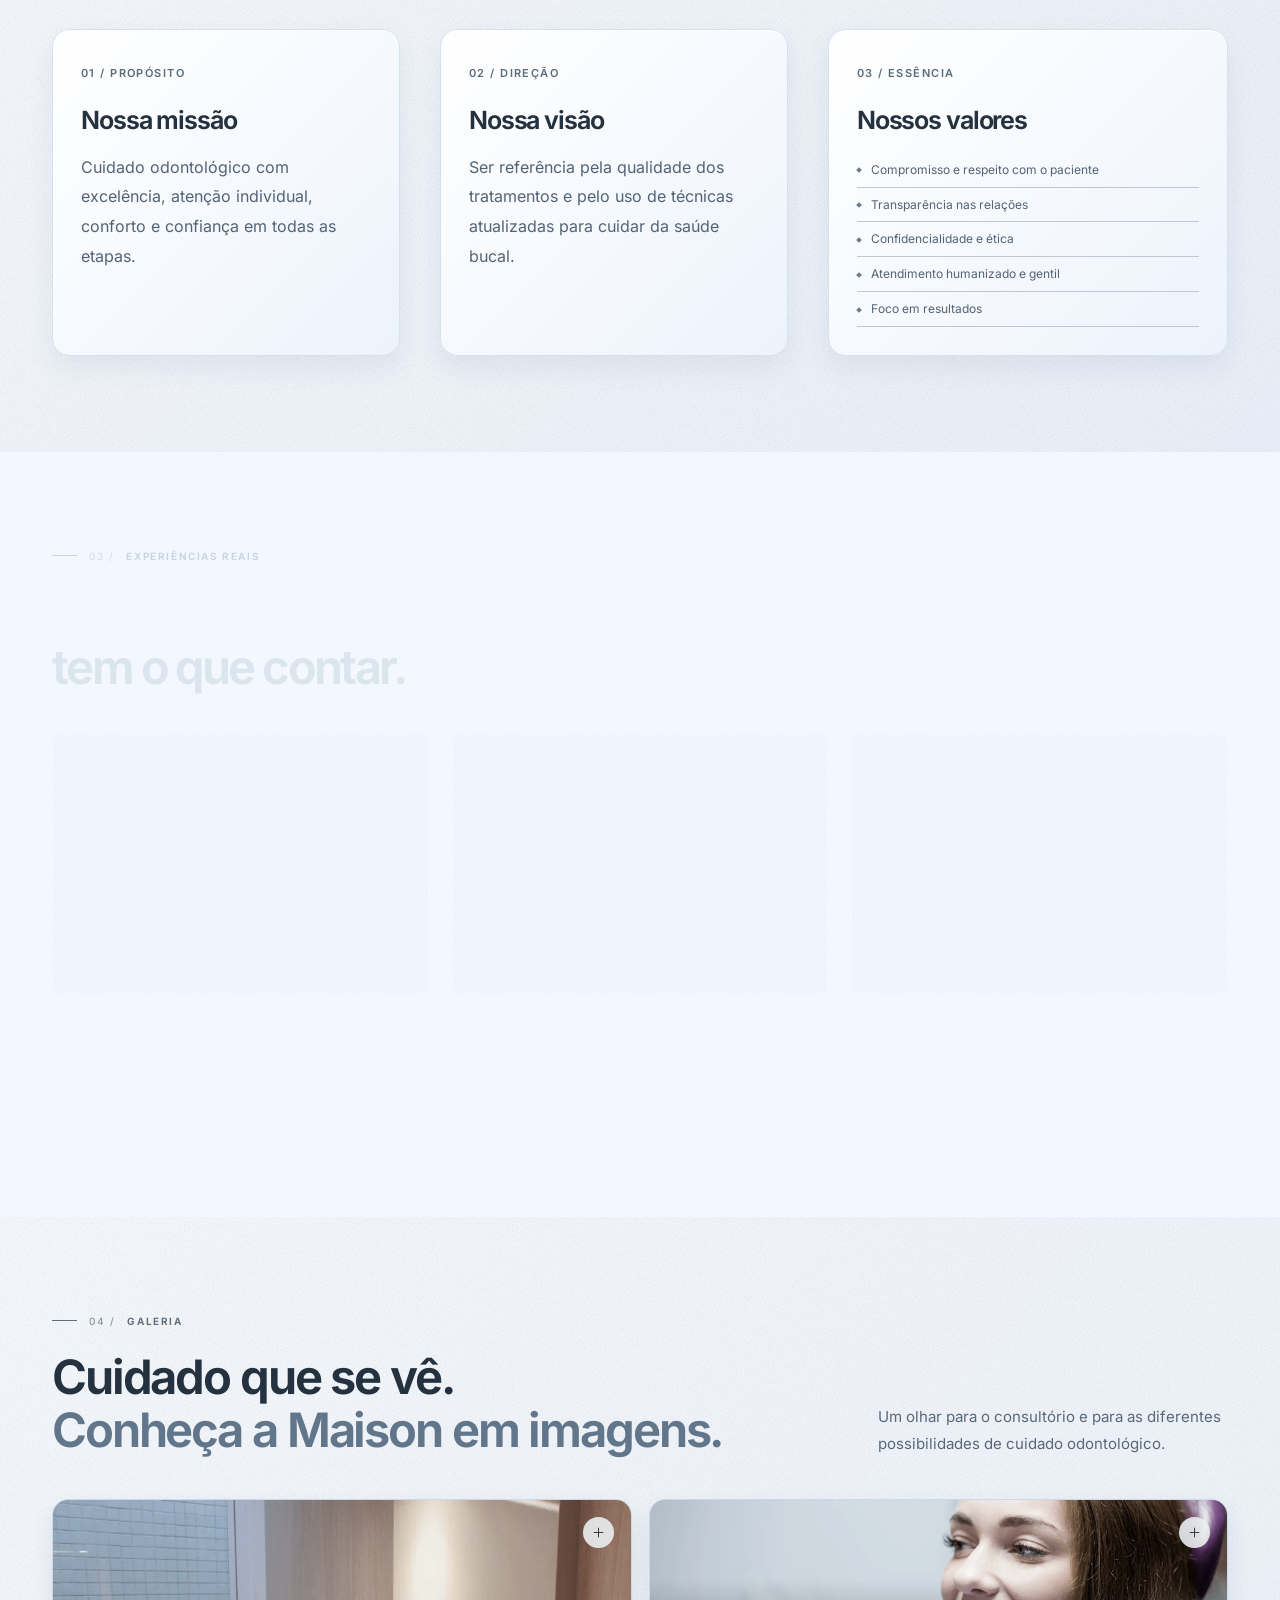
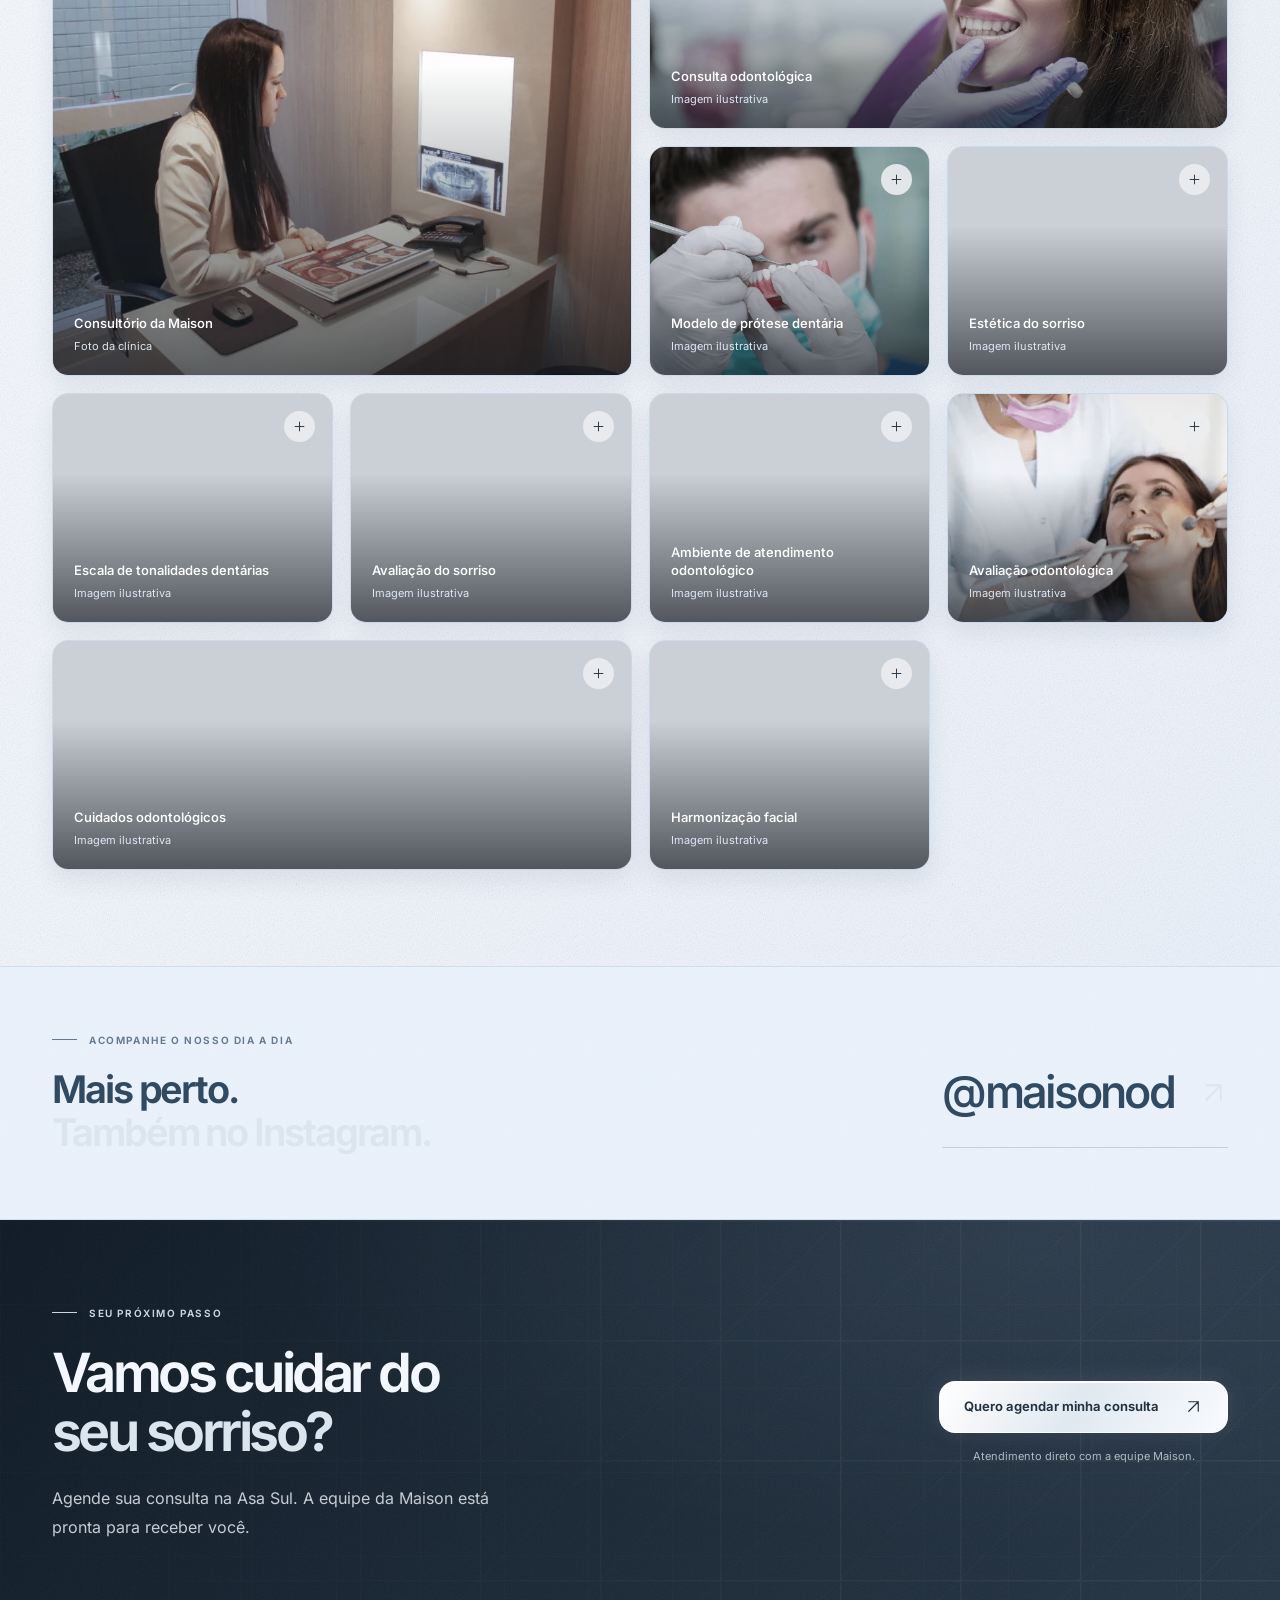
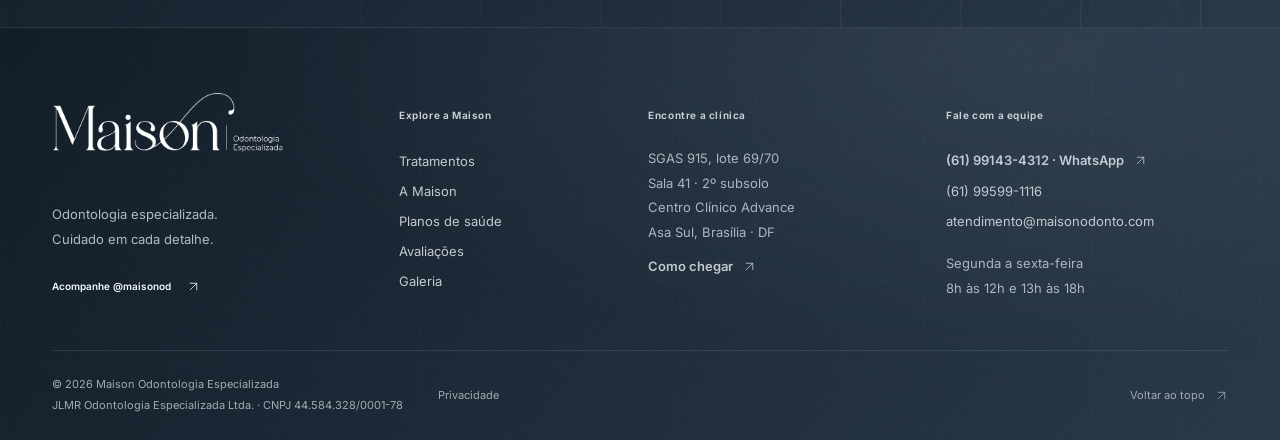
==== commit 81194eb1: "feat(v8): navegação por objetivos e identidade visual responsiva" ====
--- a/a-maison.html
+++ b/a-maison.html
@@ -1,3 +1,3 @@
-<!doctype html><html lang="pt-BR"><head><meta charset="utf-8"><meta name="viewport" content="width=device-width,initial-scale=1,viewport-fit=cover"><meta name="theme-color" content="#082e28"><title>Conheça a Maison Odontologia | Asa Sul, Brasília</title><meta name="description" content="Conheça a história, os valores e a proposta de atendimento da Maison, na Asa Sul. Clínica multidisciplinar desde dezembro de 2021."><meta name="robots" content="noindex,nofollow"><link rel="canonical" href="https://cornflowerblue-reindeer-259674.hostingersite.com/a-maison.html"><meta property="og:type" content="website"><meta property="og:locale" content="pt_BR"><meta property="og:site_name" content="Maison Odontologia Especializada"><meta property="og:title" content="Conheça a Maison Odontologia | Asa Sul, Brasília"><meta property="og:description" content="Conheça a história, os valores e a proposta de atendimento da Maison, na Asa Sul. Clínica multidisciplinar desde dezembro de 2021."><meta property="og:url" content="https://cornflowerblue-reindeer-259674.hostingersite.com/a-maison.html"><meta property="og:image" content="https://cornflowerblue-reindeer-259674.hostingersite.com/assets/img/og-maison.jpg"><meta name="twitter:card" content="summary_large_image"><link rel="icon" type="image/svg+xml" href="assets/img/favicon.svg"><link rel="preload" href="assets/fonts/inter-variable.woff2" as="font" type="font/woff2" crossorigin><link rel="stylesheet" href="assets/css/maison.css?v=maison-v7"><script type="application/ld+json">{"@context": "https://schema.org", "@graph": [{"@type": "Dentist", "@id": "https://cornflowerblue-reindeer-259674.hostingersite.com/#maison", "name": "Maison Odontologia Especializada", "legalName": "JLMR Odontologia Especializada Ltda.", "taxID": "44.584.328/0001-78", "url": "https://cornflowerblue-reindeer-259674.hostingersite.com/", "telephone": "+55 61 99599-1116", "email": "atendimento@maisonodonto.com", "image": "https://cornflowerblue-reindeer-259674.hostingersite.com/assets/img/clinica.webp", "address": {"@type": "PostalAddress", "streetAddress": "SGAS 915, lote 69/70, sala 41, 2º subsolo, Centro Clínico Advance", "addressLocality": "Brasília", "addressRegion": "DF", "postalCode": "70390-150", "addressCountry": "BR"}, "openingHoursSpecification": [{"@type": "OpeningHoursSpecification", "dayOfWeek": ["Monday", "Tuesday", "Wednesday", "Thursday", "Friday"], "opens": "08:00", "closes": "12:00"}, {"@type": "OpeningHoursSpecification", "dayOfWeek": ["Monday", "Tuesday", "Wednesday", "Thursday", "Friday"], "opens": "13:00", "closes": "18:00"}], "sameAs": ["https://www.instagram.com/maisonod/"]}, {"@type": "BreadcrumbList", "itemListElement": [{"@type": "ListItem", "position": 1, "name": "Início", "item": "https://cornflowerblue-reindeer-259674.hostingersite.com/"}, {"@type": "ListItem", "position": 2, "name": "Conheça a Maison Odontologia", "item": "https://cornflowerblue-reindeer-259674.hostingersite.com/a-maison.html"}]}]}</script></head><body id="topo" class="inner-page"><a class="skip-link" href="#conteudo">Pular para o conteúdo</a><div class="topbar"><div class="container"><span><svg class="icon " viewBox="0 0 24 24" fill="none" aria-hidden="true"><path d="M19 10c0 5-7 11-7 11S5 15 5 10a7 7 0 1 1 14 0Z"/><circle cx="12" cy="10" r="2.5"/></svg> Centro Clínico Advance · Asa Sul, Brasília</span><a href="tel:+5561995991116"><svg class="icon " viewBox="0 0 24 24" fill="none" aria-hidden="true"><path d="m5 3 4 1 1 5-2 1c1 3 3 5 6 6l1-2 5 1 1 4c-1 3-6 2-9 0-4-2-7-5-9-9-2-3-3-8 2-7Z"/></svg> (61) 99599-1116</a><span class="topbar-hours">Seg–Sex · 8h–12h / 13h–18h</span></div></div>
+<!doctype html><html lang="pt-BR"><head><meta charset="utf-8"><meta name="viewport" content="width=device-width,initial-scale=1,viewport-fit=cover"><meta name="theme-color" content="#172b3b"><title>Conheça a Maison Odontologia | Asa Sul, Brasília</title><meta name="description" content="Conheça a história, os valores e a proposta de atendimento da Maison, na Asa Sul. Clínica multidisciplinar desde dezembro de 2021."><meta name="robots" content="noindex,nofollow"><link rel="canonical" href="https://cornflowerblue-reindeer-259674.hostingersite.com/a-maison.html"><meta property="og:type" content="website"><meta property="og:locale" content="pt_BR"><meta property="og:site_name" content="Maison Odontologia Especializada"><meta property="og:title" content="Conheça a Maison Odontologia | Asa Sul, Brasília"><meta property="og:description" content="Conheça a história, os valores e a proposta de atendimento da Maison, na Asa Sul. Clínica multidisciplinar desde dezembro de 2021."><meta property="og:url" content="https://cornflowerblue-reindeer-259674.hostingersite.com/a-maison.html"><meta property="og:image" content="https://cornflowerblue-reindeer-259674.hostingersite.com/assets/img/og-maison.jpg"><meta name="twitter:card" content="summary_large_image"><link rel="icon" type="image/svg+xml" href="assets/img/favicon.svg"><link rel="preload" href="assets/fonts/inter-variable.woff2" as="font" type="font/woff2" crossorigin><link rel="stylesheet" href="assets/css/maison.css?v=maison-v8"><link rel="stylesheet" href="assets/css/maison-v8.css?v=maison-v8"><script type="application/ld+json">{"@context": "https://schema.org", "@graph": [{"@type": "Dentist", "@id": "https://cornflowerblue-reindeer-259674.hostingersite.com/#maison", "name": "Maison Odontologia Especializada", "legalName": "JLMR Odontologia Especializada Ltda.", "taxID": "44.584.328/0001-78", "url": "https://cornflowerblue-reindeer-259674.hostingersite.com/", "telephone": "+55 61 99599-1116", "email": "atendimento@maisonodonto.com", "image": "https://cornflowerblue-reindeer-259674.hostingersite.com/assets/img/clinica.webp", "address": {"@type": "PostalAddress", "streetAddress": "SGAS 915, lote 69/70, sala 41, 2º subsolo, Centro Clínico Advance", "addressLocality": "Brasília", "addressRegion": "DF", "postalCode": "70390-150", "addressCountry": "BR"}, "openingHoursSpecification": [{"@type": "OpeningHoursSpecification", "dayOfWeek": ["Monday", "Tuesday", "Wednesday", "Thursday", "Friday"], "opens": "08:00", "closes": "12:00"}, {"@type": "OpeningHoursSpecification", "dayOfWeek": ["Monday", "Tuesday", "Wednesday", "Thursday", "Friday"], "opens": "13:00", "closes": "18:00"}], "sameAs": ["https://www.instagram.com/maisonod/"]}, {"@type": "BreadcrumbList", "itemListElement": [{"@type": "ListItem", "position": 1, "name": "Início", "item": "https://cornflowerblue-reindeer-259674.hostingersite.com/"}, {"@type": "ListItem", "position": 2, "name": "Conheça a Maison Odontologia", "item": "https://cornflowerblue-reindeer-259674.hostingersite.com/a-maison.html"}]}]}</script></head><body id="topo" class="inner-page"><a class="skip-link" href="#conteudo">Pular para o conteúdo</a><div class="topbar"><div class="container"><span><svg class="icon " viewBox="0 0 24 24" fill="none" aria-hidden="true"><path d="M19 10c0 5-7 11-7 11S5 15 5 10a7 7 0 1 1 14 0Z"/><circle cx="12" cy="10" r="2.5"/></svg> Centro Clínico Advance · Asa Sul, Brasília</span><a href="tel:+5561995991116"><svg class="icon " viewBox="0 0 24 24" fill="none" aria-hidden="true"><path d="m5 3 4 1 1 5-2 1c1 3 3 5 6 6l1-2 5 1 1 4c-1 3-6 2-9 0-4-2-7-5-9-9-2-3-3-8 2-7Z"/></svg> (61) 99599-1116</a><span class="topbar-hours">Seg–Sex · 8h–12h / 13h–18h</span></div></div>
 <header class="site-header"><div class="scroll-progress" aria-hidden="true"></div><div class="container header-inner"><a href="index.html" class="brand" aria-label="Maison Odontologia — início"><img src="assets/img/logo.webp" width="650" height="255" alt="Maison Odontologia Especializada"></a><nav class="desktop-nav" aria-label="Menu principal"><a href="index.html">Início</a><a href="especialidades.html">Tratamentos</a><a href="a-maison.html" aria-current="page">A Maison</a><a href="convenios.html">Planos de saúde</a><a href="index.html#avaliacoes">Avaliações</a><a href="index.html#galeria">Galeria</a></nav><a class="btn btn-gold header-cta" href="https://wa.me/5561991434312?text=Ol%C3%A1%2C%20Maison%21%20Gostaria%20de%20agendar%20uma%20consulta." target="_blank" rel="noopener noreferrer"><span class="desktop-label">Agendar consulta</span><span class="mobile-label">Agendar</span><svg class="icon " viewBox="0 0 24 24" fill="none" aria-hidden="true"><path d="M6 18 18 6M6 6h12v12"/></svg></a><details class="mobile-menu"><summary aria-label="Abrir ou fechar menu"><span></span><span></span><span></span></summary><div class="mobile-panel"><span class="eyebrow"><i></i>MAISON · ODONTOLOGIA ESPECIALIZADA</span><nav aria-label="Menu do celular"><a href="index.html">Início</a><a href="especialidades.html">Tratamentos</a><a href="a-maison.html" aria-current="page">A Maison</a><a href="convenios.html">Planos de saúde</a><a href="index.html#avaliacoes">Avaliações</a><a href="index.html#galeria">Galeria</a><a href="contato.html">Como chegar e contato</a></nav><a class="btn btn-gold " href="https://wa.me/5561991434312?text=Ol%C3%A1%2C%20Maison%21%20Gostaria%20de%20agendar%20uma%20consulta." target="_blank" rel="noopener noreferrer">Agendar pelo WhatsApp<svg class="icon " viewBox="0 0 24 24" fill="none" aria-hidden="true"><path d="M6 18 18 6M6 6h12v12"/></svg></a><a class="mobile-instagram" href="https://www.instagram.com/maisonod/" target="_blank" rel="noopener noreferrer">Instagram · @maisonod<svg class="icon " viewBox="0 0 24 24" fill="none" aria-hidden="true"><path d="M6 18 18 6M6 6h12v12"/></svg></a><p>SGAS 915 · Centro Clínico Advance<br>Sala 41 · 2º subsolo · Asa Sul</p></div></details></div></header><main id="conteudo" tabindex="-1"><section class="page-hero forest"><div class="page-hero-photo"><img class="" src="assets/img/clinica.webp" alt="Foto da clínica" width="1024" height="683" loading="eager" fetchpriority="high" decoding="async"></div><div class="container"><div class="breadcrumb"><a href="index.html">Início</a><span>/</span>A Maison</div><div class="page-hero-copy"><span class="eyebrow"><i></i>A MAISON · ODONTOLOGIA ESPECIALIZADA</span><h1>Conheça a Maison.<br><em>O cuidado começa aqui.</em></h1><p>Desde dezembro de 2021, na Asa Sul, uma clínica multidisciplinar com foco em implantes dentários e estética bucal.</p><a class="btn btn-gold " href="https://wa.me/5561991434312?text=Ol%C3%A1%2C%20Maison%21%20Gostaria%20de%20agendar%20uma%20consulta." target="_blank" rel="noopener noreferrer">Agendar minha consulta<svg class="icon " viewBox="0 0 24 24" fill="none" aria-hidden="true"><path d="M6 18 18 6M6 6h12v12"/></svg></a></div><span class="page-photo-label">Foto da clínica</span></div></section><section class="section about-section forest" id="sobre"><div class="container about-grid"><div class="about-visual" data-reveal><img class="about-main-photo" src="assets/img/atendimento-1024.webp" alt="Atendimento odontológico na Maison" width="1024" height="686" loading="lazy" decoding="async"><div class="about-photo-tag"><span>MAISON ODONTOLOGIA</span><b>Desde dezembro<br>de 2021.</b></div></div><div class="about-copy" data-reveal><span class="eyebrow"><i></i><b>02 /</b> QUEM SOMOS</span><h2>Um olhar humano<br>sobre a <em>odontologia.</em></h2><p>A Maison abriu as portas em dezembro de 2021, na Asa Sul. Reunimos diferentes áreas da odontologia, com foco em implantes dentários e estética bucal.</p><p>Planejamos cada tratamento de acordo com as necessidades do paciente. Cuidado individualizado, conversa e transparência fazem parte de cada etapa.</p><a class="sedation-link" href="implantes-dentarios.html"><span><svg class="icon " viewBox="0 0 24 24" fill="none" aria-hidden="true"><path d="M12 5v14M5 12h14"/></svg></span><div><b>Implantes com sedação consciente</b><small>Possibilidade avaliada de acordo com o seu caso.</small></div><svg class="icon " viewBox="0 0 24 24" fill="none" aria-hidden="true"><path d="M6 18 18 6M6 6h12v12"/></svg></a><div class="about-actions"><a class="text-link" href="a-maison.html">Conheça a Maison <svg class="icon " viewBox="0 0 24 24" fill="none" aria-hidden="true"><path d="M6 18 18 6M6 6h12v12"/></svg></a><a class="text-link" href="https://www.instagram.com/maisonod/p/DBZYqyhp9SQ/" target="_blank" rel="noopener noreferrer">Veja nossa apresentação<svg class="icon " viewBox="0 0 24 24" fill="none" aria-hidden="true"><path d="M6 18 18 6M6 6h12v12"/></svg></a></div></div></div></section><section class="section purpose paper"><div class="container"><div class="section-heading"><div><span class="eyebrow"><i></i>MISSÃO, VISÃO E VALORES</span><h2>O que nos move.<br><em>O que cuidamos de preservar.</em></h2></div><p>A nossa forma de atender começa no respeito e se constrói em cada relação.</p></div><div class="purpose-grid"><article data-reveal><span class="purpose-num">01 / PROPÓSITO</span><h3>Nossa missão</h3><p>Cuidado odontológico com excelência, atenção individual, conforto e confiança em todas as etapas.</p></article><article data-reveal><span class="purpose-num">02 / DIREÇÃO</span><h3>Nossa visão</h3><p>Ser referência pela qualidade dos tratamentos e pelo uso de técnicas atualizadas para cuidar da saúde bucal.</p></article><article class="purpose-values" data-reveal><span class="purpose-num">03 / ESSÊNCIA</span><h3>Nossos valores</h3><ul><li>Compromisso e respeito com o paciente</li><li>Transparência nas relações</li><li>Confidencialidade e ética</li><li>Atendimento humanizado e gentil</li><li>Foco em resultados</li></ul></article></div></div></section><section class="section reviews-section forest" id="avaliacoes"><div class="container"><div class="reviews-heading"><div data-reveal><span class="eyebrow"><i></i><b>03 /</b> EXPERIÊNCIAS REAIS</span><h2>Quem passou por aqui<br><em>tem o que contar.</em></h2></div><a href="https://search.google.com/local/reviews?ludocid=7965416693532771631" target="_blank" rel="noopener noreferrer" class="rating-summary"><strong>4,9</strong><div><span class="stars" aria-label="5 estrelas"><svg class="icon " viewBox="0 0 24 24" fill="none" aria-hidden="true"><path d="m12 2 3 6.2 6.8 1-4.9 4.8 1.2 6.8L12 17.6l-6.1 3.2 1.2-6.8-4.9-4.8 6.8-1L12 2Z"/></svg><svg class="icon " viewBox="0 0 24 24" fill="none" aria-hidden="true"><path d="m12 2 3 6.2 6.8 1-4.9 4.8 1.2 6.8L12 17.6l-6.1 3.2 1.2-6.8-4.9-4.8 6.8-1L12 2Z"/></svg><svg class="icon " viewBox="0 0 24 24" fill="none" aria-hidden="true"><path d="m12 2 3 6.2 6.8 1-4.9 4.8 1.2 6.8L12 17.6l-6.1 3.2 1.2-6.8-4.9-4.8 6.8-1L12 2Z"/></svg><svg class="icon " viewBox="0 0 24 24" fill="none" aria-hidden="true"><path d="m12 2 3 6.2 6.8 1-4.9 4.8 1.2 6.8L12 17.6l-6.1 3.2 1.2-6.8-4.9-4.8 6.8-1L12 2Z"/></svg><svg class="icon " viewBox="0 0 24 24" fill="none" aria-hidden="true"><path d="m12 2 3 6.2 6.8 1-4.9 4.8 1.2 6.8L12 17.6l-6.1 3.2 1.2-6.8-4.9-4.8 6.8-1L12 2Z"/></svg></span><span>186 avaliações no Google</span></div><svg class="icon " viewBox="0 0 24 24" fill="none" aria-hidden="true"><path d="M6 18 18 6M6 6h12v12"/></svg></a></div><div class="reviews-rail" data-carousel="reviews" aria-label="Avaliações de pacientes"><article class="review-card"><div class="review-top"><span class="stars" aria-label="5 estrelas"><svg class="icon " viewBox="0 0 24 24" fill="none" aria-hidden="true"><path d="m12 2 3 6.2 6.8 1-4.9 4.8 1.2 6.8L12 17.6l-6.1 3.2 1.2-6.8-4.9-4.8 6.8-1L12 2Z"/></svg><svg class="icon " viewBox="0 0 24 24" fill="none" aria-hidden="true"><path d="m12 2 3 6.2 6.8 1-4.9 4.8 1.2 6.8L12 17.6l-6.1 3.2 1.2-6.8-4.9-4.8 6.8-1L12 2Z"/></svg><svg class="icon " viewBox="0 0 24 24" fill="none" aria-hidden="true"><path d="m12 2 3 6.2 6.8 1-4.9 4.8 1.2 6.8L12 17.6l-6.1 3.2 1.2-6.8-4.9-4.8 6.8-1L12 2Z"/></svg><svg class="icon " viewBox="0 0 24 24" fill="none" aria-hidden="true"><path d="m12 2 3 6.2 6.8 1-4.9 4.8 1.2 6.8L12 17.6l-6.1 3.2 1.2-6.8-4.9-4.8 6.8-1L12 2Z"/></svg><svg class="icon " viewBox="0 0 24 24" fill="none" aria-hidden="true"><path d="m12 2 3 6.2 6.8 1-4.9 4.8 1.2 6.8L12 17.6l-6.1 3.2 1.2-6.8-4.9-4.8 6.8-1L12 2Z"/></svg></span><span class="google-mark" aria-label="Google">G</span></div><p>Acolhimento desde a recepção e confiança já na primeira visita.</p><div class="review-person"><span class="review-initial">J</span><div><strong>Jaqueline Silva</strong><small>Resumo de avaliação pública</small></div></div></article><article class="review-card"><div class="review-top"><span class="stars" aria-label="5 estrelas"><svg class="icon " viewBox="0 0 24 24" fill="none" aria-hidden="true"><path d="m12 2 3 6.2 6.8 1-4.9 4.8 1.2 6.8L12 17.6l-6.1 3.2 1.2-6.8-4.9-4.8 6.8-1L12 2Z"/></svg><svg class="icon " viewBox="0 0 24 24" fill="none" aria-hidden="true"><path d="m12 2 3 6.2 6.8 1-4.9 4.8 1.2 6.8L12 17.6l-6.1 3.2 1.2-6.8-4.9-4.8 6.8-1L12 2Z"/></svg><svg class="icon " viewBox="0 0 24 24" fill="none" aria-hidden="true"><path d="m12 2 3 6.2 6.8 1-4.9 4.8 1.2 6.8L12 17.6l-6.1 3.2 1.2-6.8-4.9-4.8 6.8-1L12 2Z"/></svg><svg class="icon " viewBox="0 0 24 24" fill="none" aria-hidden="true"><path d="m12 2 3 6.2 6.8 1-4.9 4.8 1.2 6.8L12 17.6l-6.1 3.2 1.2-6.8-4.9-4.8 6.8-1L12 2Z"/></svg><svg class="icon " viewBox="0 0 24 24" fill="none" aria-hidden="true"><path d="m12 2 3 6.2 6.8 1-4.9 4.8 1.2 6.8L12 17.6l-6.1 3.2 1.2-6.8-4.9-4.8 6.8-1L12 2Z"/></svg></span><span class="google-mark" aria-label="Google">G</span></div><p>Destaca o acolhimento, a limpeza e a organização da clínica.</p><div class="review-person"><span class="review-initial">V</span><div><strong>Vanessa Ramos</strong><small>Resumo de avaliação pública</small></div></div></article><article class="review-card"><div class="review-top"><span class="stars" aria-label="5 estrelas"><svg class="icon " viewBox="0 0 24 24" fill="none" aria-hidden="true"><path d="m12 2 3 6.2 6.8 1-4.9 4.8 1.2 6.8L12 17.6l-6.1 3.2 1.2-6.8-4.9-4.8 6.8-1L12 2Z"/></svg><svg class="icon " viewBox="0 0 24 24" fill="none" aria-hidden="true"><path d="m12 2 3 6.2 6.8 1-4.9 4.8 1.2 6.8L12 17.6l-6.1 3.2 1.2-6.8-4.9-4.8 6.8-1L12 2Z"/></svg><svg class="icon " viewBox="0 0 24 24" fill="none" aria-hidden="true"><path d="m12 2 3 6.2 6.8 1-4.9 4.8 1.2 6.8L12 17.6l-6.1 3.2 1.2-6.8-4.9-4.8 6.8-1L12 2Z"/></svg><svg class="icon " viewBox="0 0 24 24" fill="none" aria-hidden="true"><path d="m12 2 3 6.2 6.8 1-4.9 4.8 1.2 6.8L12 17.6l-6.1 3.2 1.2-6.8-4.9-4.8 6.8-1L12 2Z"/></svg><svg class="icon " viewBox="0 0 24 24" fill="none" aria-hidden="true"><path d="m12 2 3 6.2 6.8 1-4.9 4.8 1.2 6.8L12 17.6l-6.1 3.2 1.2-6.8-4.9-4.8 6.8-1L12 2Z"/></svg></span><span class="google-mark" aria-label="Google">G</span></div><p>Valoriza a experiência do atendimento ao pós-operatório.</p><div class="review-person"><span class="review-initial">L</span><div><strong>Laura</strong><small>Resumo de avaliação pública</small></div></div></article><article class="review-card"><div class="review-top"><span class="stars" aria-label="5 estrelas"><svg class="icon " viewBox="0 0 24 24" fill="none" aria-hidden="true"><path d="m12 2 3 6.2 6.8 1-4.9 4.8 1.2 6.8L12 17.6l-6.1 3.2 1.2-6.8-4.9-4.8 6.8-1L12 2Z"/></svg><svg class="icon " viewBox="0 0 24 24" fill="none" aria-hidden="true"><path d="m12 2 3 6.2 6.8 1-4.9 4.8 1.2 6.8L12 17.6l-6.1 3.2 1.2-6.8-4.9-4.8 6.8-1L12 2Z"/></svg><svg class="icon " viewBox="0 0 24 24" fill="none" aria-hidden="true"><path d="m12 2 3 6.2 6.8 1-4.9 4.8 1.2 6.8L12 17.6l-6.1 3.2 1.2-6.8-4.9-4.8 6.8-1L12 2Z"/></svg><svg class="icon " viewBox="0 0 24 24" fill="none" aria-hidden="true"><path d="m12 2 3 6.2 6.8 1-4.9 4.8 1.2 6.8L12 17.6l-6.1 3.2 1.2-6.8-4.9-4.8 6.8-1L12 2Z"/></svg><svg class="icon " viewBox="0 0 24 24" fill="none" aria-hidden="true"><path d="m12 2 3 6.2 6.8 1-4.9 4.8 1.2 6.8L12 17.6l-6.1 3.2 1.2-6.8-4.9-4.8 6.8-1L12 2Z"/></svg></span><span class="google-mark" aria-label="Google">G</span></div><p>Elogia o atendimento e a qualidade dos profissionais.</p><div class="review-person"><span class="review-initial">V</span><div><strong>Valdecir Simao</strong><small>Resumo de avaliação pública</small></div></div></article><article class="review-card"><div class="review-top"><span class="stars" aria-label="5 estrelas"><svg class="icon " viewBox="0 0 24 24" fill="none" aria-hidden="true"><path d="m12 2 3 6.2 6.8 1-4.9 4.8 1.2 6.8L12 17.6l-6.1 3.2 1.2-6.8-4.9-4.8 6.8-1L12 2Z"/></svg><svg class="icon " viewBox="0 0 24 24" fill="none" aria-hidden="true"><path d="m12 2 3 6.2 6.8 1-4.9 4.8 1.2 6.8L12 17.6l-6.1 3.2 1.2-6.8-4.9-4.8 6.8-1L12 2Z"/></svg><svg class="icon " viewBox="0 0 24 24" fill="none" aria-hidden="true"><path d="m12 2 3 6.2 6.8 1-4.9 4.8 1.2 6.8L12 17.6l-6.1 3.2 1.2-6.8-4.9-4.8 6.8-1L12 2Z"/></svg><svg class="icon " viewBox="0 0 24 24" fill="none" aria-hidden="true"><path d="m12 2 3 6.2 6.8 1-4.9 4.8 1.2 6.8L12 17.6l-6.1 3.2 1.2-6.8-4.9-4.8 6.8-1L12 2Z"/></svg><svg class="icon " viewBox="0 0 24 24" fill="none" aria-hidden="true"><path d="m12 2 3 6.2 6.8 1-4.9 4.8 1.2 6.8L12 17.6l-6.1 3.2 1.2-6.8-4.9-4.8 6.8-1L12 2Z"/></svg></span><span class="google-mark" aria-label="Google">G</span></div><p>Relata uma experiência muito positiva com a clínica.</p><div class="review-person"><span class="review-initial">A</span><div><strong>Antonio Gomes</strong><small>Resumo de avaliação pública</small></div></div></article><article class="review-card"><div class="review-top"><span class="stars" aria-label="5 estrelas"><svg class="icon " viewBox="0 0 24 24" fill="none" aria-hidden="true"><path d="m12 2 3 6.2 6.8 1-4.9 4.8 1.2 6.8L12 17.6l-6.1 3.2 1.2-6.8-4.9-4.8 6.8-1L12 2Z"/></svg><svg class="icon " viewBox="0 0 24 24" fill="none" aria-hidden="true"><path d="m12 2 3 6.2 6.8 1-4.9 4.8 1.2 6.8L12 17.6l-6.1 3.2 1.2-6.8-4.9-4.8 6.8-1L12 2Z"/></svg><svg class="icon " viewBox="0 0 24 24" fill="none" aria-hidden="true"><path d="m12 2 3 6.2 6.8 1-4.9 4.8 1.2 6.8L12 17.6l-6.1 3.2 1.2-6.8-4.9-4.8 6.8-1L12 2Z"/></svg><svg class="icon " viewBox="0 0 24 24" fill="none" aria-hidden="true"><path d="m12 2 3 6.2 6.8 1-4.9 4.8 1.2 6.8L12 17.6l-6.1 3.2 1.2-6.8-4.9-4.8 6.8-1L12 2Z"/></svg><svg class="icon " viewBox="0 0 24 24" fill="none" aria-hidden="true"><path d="m12 2 3 6.2 6.8 1-4.9 4.8 1.2 6.8L12 17.6l-6.1 3.2 1.2-6.8-4.9-4.8 6.8-1L12 2Z"/></svg></span><span class="google-mark" aria-label="Google">G</span></div><p>Destaca o atendimento diferenciado e o ambiente acolhedor.</p><div class="review-person"><span class="review-initial">A</span><div><strong>Ana Carolina Lucena</strong><small>Resumo de avaliação pública</small></div></div></article><article class="review-card"><div class="review-top"><span class="stars" aria-label="5 estrelas"><svg class="icon " viewBox="0 0 24 24" fill="none" aria-hidden="true"><path d="m12 2 3 6.2 6.8 1-4.9 4.8 1.2 6.8L12 17.6l-6.1 3.2 1.2-6.8-4.9-4.8 6.8-1L12 2Z"/></svg><svg class="icon " viewBox="0 0 24 24" fill="none" aria-hidden="true"><path d="m12 2 3 6.2 6.8 1-4.9 4.8 1.2 6.8L12 17.6l-6.1 3.2 1.2-6.8-4.9-4.8 6.8-1L12 2Z"/></svg><svg class="icon " viewBox="0 0 24 24" fill="none" aria-hidden="true"><path d="m12 2 3 6.2 6.8 1-4.9 4.8 1.2 6.8L12 17.6l-6.1 3.2 1.2-6.8-4.9-4.8 6.8-1L12 2Z"/></svg><svg class="icon " viewBox="0 0 24 24" fill="none" aria-hidden="true"><path d="m12 2 3 6.2 6.8 1-4.9 4.8 1.2 6.8L12 17.6l-6.1 3.2 1.2-6.8-4.9-4.8 6.8-1L12 2Z"/></svg><svg class="icon " viewBox="0 0 24 24" fill="none" aria-hidden="true"><path d="m12 2 3 6.2 6.8 1-4.9 4.8 1.2 6.8L12 17.6l-6.1 3.2 1.2-6.8-4.9-4.8 6.8-1L12 2Z"/></svg></span><span class="google-mark" aria-label="Google">G</span></div><p>Elogia a estrutura, a limpeza e o atendimento dos profissionais.</p><div class="review-person"><span class="review-initial">E</span><div><strong>Erica Sousa</strong><small>Resumo de avaliação pública</small></div></div></article><article class="review-card"><div class="review-top"><span class="stars" aria-label="5 estrelas"><svg class="icon " viewBox="0 0 24 24" fill="none" aria-hidden="true"><path d="m12 2 3 6.2 6.8 1-4.9 4.8 1.2 6.8L12 17.6l-6.1 3.2 1.2-6.8-4.9-4.8 6.8-1L12 2Z"/></svg><svg class="icon " viewBox="0 0 24 24" fill="none" aria-hidden="true"><path d="m12 2 3 6.2 6.8 1-4.9 4.8 1.2 6.8L12 17.6l-6.1 3.2 1.2-6.8-4.9-4.8 6.8-1L12 2Z"/></svg><svg class="icon " viewBox="0 0 24 24" fill="none" aria-hidden="true"><path d="m12 2 3 6.2 6.8 1-4.9 4.8 1.2 6.8L12 17.6l-6.1 3.2 1.2-6.8-4.9-4.8 6.8-1L12 2Z"/></svg><svg class="icon " viewBox="0 0 24 24" fill="none" aria-hidden="true"><path d="m12 2 3 6.2 6.8 1-4.9 4.8 1.2 6.8L12 17.6l-6.1 3.2 1.2-6.8-4.9-4.8 6.8-1L12 2Z"/></svg><svg class="icon " viewBox="0 0 24 24" fill="none" aria-hidden="true"><path d="m12 2 3 6.2 6.8 1-4.9 4.8 1.2 6.8L12 17.6l-6.1 3.2 1.2-6.8-4.9-4.8 6.8-1L12 2Z"/></svg></span><span class="google-mark" aria-label="Google">G</span></div><p>Conta que a equipe ajudou a tornar a consulta mais tranquila.</p><div class="review-person"><span class="review-initial">M</span><div><strong>Mayara Melo</strong><small>Resumo de avaliação pública</small></div></div></article><article class="review-card"><div class="review-top"><span class="stars" aria-label="5 estrelas"><svg class="icon " viewBox="0 0 24 24" fill="none" aria-hidden="true"><path d="m12 2 3 6.2 6.8 1-4.9 4.8 1.2 6.8L12 17.6l-6.1 3.2 1.2-6.8-4.9-4.8 6.8-1L12 2Z"/></svg><svg class="icon " viewBox="0 0 24 24" fill="none" aria-hidden="true"><path d="m12 2 3 6.2 6.8 1-4.9 4.8 1.2 6.8L12 17.6l-6.1 3.2 1.2-6.8-4.9-4.8 6.8-1L12 2Z"/></svg><svg class="icon " viewBox="0 0 24 24" fill="none" aria-hidden="true"><path d="m12 2 3 6.2 6.8 1-4.9 4.8 1.2 6.8L12 17.6l-6.1 3.2 1.2-6.8-4.9-4.8 6.8-1L12 2Z"/></svg><svg class="icon " viewBox="0 0 24 24" fill="none" aria-hidden="true"><path d="m12 2 3 6.2 6.8 1-4.9 4.8 1.2 6.8L12 17.6l-6.1 3.2 1.2-6.8-4.9-4.8 6.8-1L12 2Z"/></svg><svg class="icon " viewBox="0 0 24 24" fill="none" aria-hidden="true"><path d="m12 2 3 6.2 6.8 1-4.9 4.8 1.2 6.8L12 17.6l-6.1 3.2 1.2-6.8-4.9-4.8 6.8-1L12 2Z"/></svg></span><span class="google-mark" aria-label="Google">G</span></div><p>Destaca a disponibilidade da equipe e a confiança no atendimento.</p><div class="review-person"><span class="review-initial">I</span><div><strong>Iasmim Lessa</strong><small>Resumo de avaliação pública</small></div></div></article><article class="review-card"><div class="review-top"><span class="stars" aria-label="5 estrelas"><svg class="icon " viewBox="0 0 24 24" fill="none" aria-hidden="true"><path d="m12 2 3 6.2 6.8 1-4.9 4.8 1.2 6.8L12 17.6l-6.1 3.2 1.2-6.8-4.9-4.8 6.8-1L12 2Z"/></svg><svg class="icon " viewBox="0 0 24 24" fill="none" aria-hidden="true"><path d="m12 2 3 6.2 6.8 1-4.9 4.8 1.2 6.8L12 17.6l-6.1 3.2 1.2-6.8-4.9-4.8 6.8-1L12 2Z"/></svg><svg class="icon " viewBox="0 0 24 24" fill="none" aria-hidden="true"><path d="m12 2 3 6.2 6.8 1-4.9 4.8 1.2 6.8L12 17.6l-6.1 3.2 1.2-6.8-4.9-4.8 6.8-1L12 2Z"/></svg><svg class="icon " viewBox="0 0 24 24" fill="none" aria-hidden="true"><path d="m12 2 3 6.2 6.8 1-4.9 4.8 1.2 6.8L12 17.6l-6.1 3.2 1.2-6.8-4.9-4.8 6.8-1L12 2Z"/></svg><svg class="icon " viewBox="0 0 24 24" fill="none" aria-hidden="true"><path d="m12 2 3 6.2 6.8 1-4.9 4.8 1.2 6.8L12 17.6l-6.1 3.2 1.2-6.8-4.9-4.8 6.8-1L12 2Z"/></svg></span><span class="google-mark" aria-label="Google">G</span></div><p>Relata boas experiências recorrentes com a clínica.</p><div class="review-person"><span class="review-initial">R</span><div><strong>Rayane Pereira Silva</strong><small>Resumo de avaliação pública</small></div></div></article><article class="review-card"><div class="review-top"><span class="stars" aria-label="5 estrelas"><svg class="icon " viewBox="0 0 24 24" fill="none" aria-hidden="true"><path d="m12 2 3 6.2 6.8 1-4.9 4.8 1.2 6.8L12 17.6l-6.1 3.2 1.2-6.8-4.9-4.8 6.8-1L12 2Z"/></svg><svg class="icon " viewBox="0 0 24 24" fill="none" aria-hidden="true"><path d="m12 2 3 6.2 6.8 1-4.9 4.8 1.2 6.8L12 17.6l-6.1 3.2 1.2-6.8-4.9-4.8 6.8-1L12 2Z"/></svg><svg class="icon " viewBox="0 0 24 24" fill="none" aria-hidden="true"><path d="m12 2 3 6.2 6.8 1-4.9 4.8 1.2 6.8L12 17.6l-6.1 3.2 1.2-6.8-4.9-4.8 6.8-1L12 2Z"/></svg><svg class="icon " viewBox="0 0 24 24" fill="none" aria-hidden="true"><path d="m12 2 3 6.2 6.8 1-4.9 4.8 1.2 6.8L12 17.6l-6.1 3.2 1.2-6.8-4.9-4.8 6.8-1L12 2Z"/></svg><svg class="icon " viewBox="0 0 24 24" fill="none" aria-hidden="true"><path d="m12 2 3 6.2 6.8 1-4.9 4.8 1.2 6.8L12 17.6l-6.1 3.2 1.2-6.8-4.9-4.8 6.8-1L12 2Z"/></svg></span><span class="google-mark" aria-label="Google">G</span></div><p>Valoriza a tranquilidade do ambiente e a confiança desde a recepção.</p><div class="review-person"><span class="review-initial">R</span><div><strong>Roberto Teles Garcia</strong><small>Resumo de avaliação pública</small></div></div></article><article class="review-card"><div class="review-top"><span class="stars" aria-label="5 estrelas"><svg class="icon " viewBox="0 0 24 24" fill="none" aria-hidden="true"><path d="m12 2 3 6.2 6.8 1-4.9 4.8 1.2 6.8L12 17.6l-6.1 3.2 1.2-6.8-4.9-4.8 6.8-1L12 2Z"/></svg><svg class="icon " viewBox="0 0 24 24" fill="none" aria-hidden="true"><path d="m12 2 3 6.2 6.8 1-4.9 4.8 1.2 6.8L12 17.6l-6.1 3.2 1.2-6.8-4.9-4.8 6.8-1L12 2Z"/></svg><svg class="icon " viewBox="0 0 24 24" fill="none" aria-hidden="true"><path d="m12 2 3 6.2 6.8 1-4.9 4.8 1.2 6.8L12 17.6l-6.1 3.2 1.2-6.8-4.9-4.8 6.8-1L12 2Z"/></svg><svg class="icon " viewBox="0 0 24 24" fill="none" aria-hidden="true"><path d="m12 2 3 6.2 6.8 1-4.9 4.8 1.2 6.8L12 17.6l-6.1 3.2 1.2-6.8-4.9-4.8 6.8-1L12 2Z"/></svg><svg class="icon " viewBox="0 0 24 24" fill="none" aria-hidden="true"><path d="m12 2 3 6.2 6.8 1-4.9 4.8 1.2 6.8L12 17.6l-6.1 3.2 1.2-6.8-4.9-4.8 6.8-1L12 2Z"/></svg></span><span class="google-mark" aria-label="Google">G</span></div><p>Destaca a boa recepção de toda a equipe desde o primeiro atendimento.</p><div class="review-person"><span class="review-initial">J</span><div><strong>João Pedro Cardoso Mattos</strong><small>Resumo de avaliação pública</small></div></div></article></div><div class="reviews-bottom"><div class="carousel-controls"><button type="button" data-prev="reviews" aria-label="Avaliação anterior"><svg class="icon reverse" viewBox="0 0 24 24" fill="none" aria-hidden="true"><path d="M5 12h14m-6-6 6 6-6 6"/></svg></button><span data-status="reviews">01 / 12</span><button type="button" data-next="reviews" aria-label="Próxima avaliação"><svg class="icon " viewBox="0 0 24 24" fill="none" aria-hidden="true"><path d="M5 12h14m-6-6 6 6-6 6"/></svg></button><button type="button" class="autoplay-control" data-autoplay="reviews" aria-label="Pausar rotação de avaliações"><svg class="icon " viewBox="0 0 24 24" fill="none" aria-hidden="true"><path d="M9 5v14M15 5v14"/></svg></button></div><a class="text-link" href="https://search.google.com/local/reviews?ludocid=7965416693532771631" target="_blank" rel="noopener noreferrer">Ler avaliações no Google<svg class="icon " viewBox="0 0 24 24" fill="none" aria-hidden="true"><path d="M6 18 18 6M6 6h12v12"/></svg></a><a class="text-link" href="https://share.google/kGlUzJOM2j24OXxMI" target="_blank" rel="noopener noreferrer">Deixar uma avaliação<svg class="icon " viewBox="0 0 24 24" fill="none" aria-hidden="true"><path d="M6 18 18 6M6 6h12v12"/></svg></a></div><p class="review-note">Avaliações públicas do Google, apresentadas em resumo. Consulte os relatos completos para conhecer cada experiência.</p></div></section><section class="section gallery-section paper" id="galeria"><div class="container"><div class="section-heading"><div><span class="eyebrow"><i></i><b>04 /</b> GALERIA</span><h2>Cuidado que se vê.<br><em>Conheça a Maison em imagens.</em></h2></div><p>Um olhar para o consultório e para as diferentes possibilidades de cuidado odontológico.</p></div><div class="gallery-grid"><figure class="gallery-item gallery-item-1" data-reveal><a href="assets/img/clinica.webp" target="_blank" rel="noopener noreferrer" data-gallery data-caption="Consultório da Maison · Foto da clínica" aria-label="Ampliar foto: Consultório da Maison"><img class="" src="assets/img/clinica.webp" alt="Consultório da Maison" width="1024" height="683" loading="lazy" decoding="async"><span class="gallery-plus"><svg class="icon " viewBox="0 0 24 24" fill="none" aria-hidden="true"><path d="M12 5v14M5 12h14"/></svg></span><figcaption><b>Consultório da Maison</b><span>Foto da clínica</span></figcaption></a></figure><figure class="gallery-item gallery-item-2" data-reveal><a href="assets/img/galeria-maison-1.webp" target="_blank" rel="noopener noreferrer" data-gallery data-caption="Consulta odontológica · Imagem ilustrativa" aria-label="Ampliar foto: Consulta odontológica"><img class="" src="assets/img/galeria-maison-1.webp" alt="Consulta odontológica" width="1920" height="883" loading="lazy" decoding="async"><span class="gallery-plus"><svg class="icon " viewBox="0 0 24 24" fill="none" aria-hidden="true"><path d="M12 5v14M5 12h14"/></svg></span><figcaption><b>Consulta odontológica</b><span>Imagem ilustrativa</span></figcaption></a></figure><figure class="gallery-item gallery-item-3" data-reveal><a href="assets/img/tratamento-protese.webp" target="_blank" rel="noopener noreferrer" data-gallery data-caption="Modelo de prótese dentária · Imagem ilustrativa" aria-label="Ampliar foto: Modelo de prótese dentária"><img class="" src="assets/img/tratamento-protese.webp" alt="Modelo de prótese dentária" width="1024" height="1024" loading="lazy" decoding="async"><span class="gallery-plus"><svg class="icon " viewBox="0 0 24 24" fill="none" aria-hidden="true"><path d="M12 5v14M5 12h14"/></svg></span><figcaption><b>Modelo de prótese dentária</b><span>Imagem ilustrativa</span></figcaption></a></figure><figure class="gallery-item gallery-item-4" data-reveal><a href="assets/img/tratamento-lentes.webp" target="_blank" rel="noopener noreferrer" data-gallery data-caption="Estética do sorriso · Imagem ilustrativa" aria-label="Ampliar foto: Estética do sorriso"><img class="" src="assets/img/tratamento-lentes.webp" alt="Estética do sorriso" width="1024" height="1024" loading="lazy" decoding="async"><span class="gallery-plus"><svg class="icon " viewBox="0 0 24 24" fill="none" aria-hidden="true"><path d="M12 5v14M5 12h14"/></svg></span><figcaption><b>Estética do sorriso</b><span>Imagem ilustrativa</span></figcaption></a></figure><figure class="gallery-item gallery-item-5" data-reveal><a href="assets/img/tratamento-clareamento.webp" target="_blank" rel="noopener noreferrer" data-gallery data-caption="Escala de tonalidades dentárias · Imagem ilustrativa" aria-label="Ampliar foto: Escala de tonalidades dentárias"><img class="" src="assets/img/tratamento-clareamento.webp" alt="Escala de tonalidades dentárias" width="1024" height="1024" loading="lazy" decoding="async"><span class="gallery-plus"><svg class="icon " viewBox="0 0 24 24" fill="none" aria-hidden="true"><path d="M12 5v14M5 12h14"/></svg></span><figcaption><b>Escala de tonalidades dentárias</b><span>Imagem ilustrativa</span></figcaption></a></figure><figure class="gallery-item gallery-item-6" data-reveal><a href="assets/img/tratamento-invisalign.webp" target="_blank" rel="noopener noreferrer" data-gallery data-caption="Avaliação do sorriso · Imagem ilustrativa" aria-label="Ampliar foto: Avaliação do sorriso"><img class="" src="assets/img/tratamento-invisalign.webp" alt="Avaliação do sorriso" width="1024" height="1024" loading="lazy" decoding="async"><span class="gallery-plus"><svg class="icon " viewBox="0 0 24 24" fill="none" aria-hidden="true"><path d="M12 5v14M5 12h14"/></svg></span><figcaption><b>Avaliação do sorriso</b><span>Imagem ilustrativa</span></figcaption></a></figure><figure class="gallery-item gallery-item-7" data-reveal><a href="assets/img/tratamento-cirurgia.webp" target="_blank" rel="noopener noreferrer" data-gallery data-caption="Ambiente de atendimento odontológico · Imagem ilustrativa" aria-label="Ampliar foto: Ambiente de atendimento odontológico"><img class="" src="assets/img/tratamento-cirurgia.webp" alt="Ambiente de atendimento odontológico" width="1024" height="683" loading="lazy" decoding="async"><span class="gallery-plus"><svg class="icon " viewBox="0 0 24 24" fill="none" aria-hidden="true"><path d="M12 5v14M5 12h14"/></svg></span><figcaption><b>Ambiente de atendimento odontológico</b><span>Imagem ilustrativa</span></figcaption></a></figure><figure class="gallery-item gallery-item-8" data-reveal><a href="assets/img/tratamento-implantes.webp" target="_blank" rel="noopener noreferrer" data-gallery data-caption="Avaliação odontológica · Imagem ilustrativa" aria-label="Ampliar foto: Avaliação odontológica"><img class="" src="assets/img/tratamento-implantes.webp" alt="Avaliação odontológica" width="300" height="300" loading="lazy" decoding="async"><span class="gallery-plus"><svg class="icon " viewBox="0 0 24 24" fill="none" aria-hidden="true"><path d="M12 5v14M5 12h14"/></svg></span><figcaption><b>Avaliação odontológica</b><span>Imagem ilustrativa</span></figcaption></a></figure><figure class="gallery-item gallery-item-9" data-reveal><a href="assets/img/galeria-maison-2.webp" target="_blank" rel="noopener noreferrer" data-gallery data-caption="Cuidados odontológicos · Imagem ilustrativa" aria-label="Ampliar foto: Cuidados odontológicos"><img class="" src="assets/img/galeria-maison-2.webp" alt="Cuidados odontológicos" width="1920" height="1080" loading="lazy" decoding="async"><span class="gallery-plus"><svg class="icon " viewBox="0 0 24 24" fill="none" aria-hidden="true"><path d="M12 5v14M5 12h14"/></svg></span><figcaption><b>Cuidados odontológicos</b><span>Imagem ilustrativa</span></figcaption></a></figure><figure class="gallery-item gallery-item-10" data-reveal><a href="assets/img/tratamento-harmonizacao.webp" target="_blank" rel="noopener noreferrer" data-gallery data-caption="Harmonização facial · Imagem ilustrativa" aria-label="Ampliar foto: Harmonização facial"><img class="" src="assets/img/tratamento-harmonizacao.webp" alt="Harmonização facial" width="1024" height="1024" loading="lazy" decoding="async"><span class="gallery-plus"><svg class="icon " viewBox="0 0 24 24" fill="none" aria-hidden="true"><path d="M12 5v14M5 12h14"/></svg></span><figcaption><b>Harmonização facial</b><span>Imagem ilustrativa</span></figcaption></a></figure></div></div></section><dialog class="gallery-modal" aria-label="Galeria de fotos"><div class="modal-toolbar"><span data-modal-count></span><button type="button" data-modal-close aria-label="Fechar foto"><svg class="icon " viewBox="0 0 24 24" fill="none" aria-hidden="true"><path d="m6 6 12 12M18 6 6 18"/></svg></button></div><div class="modal-image-wrap"><button type="button" data-modal-prev aria-label="Foto anterior"><svg class="icon reverse" viewBox="0 0 24 24" fill="none" aria-hidden="true"><path d="M5 12h14m-6-6 6 6-6 6"/></svg></button><img data-modal-image alt=""><button type="button" data-modal-next aria-label="Próxima foto"><svg class="icon " viewBox="0 0 24 24" fill="none" aria-hidden="true"><path d="M5 12h14m-6-6 6 6-6 6"/></svg></button></div><p data-modal-caption></p></dialog><section class="instagram-band forest"><div class="container"><div><span class="eyebrow"><i></i>ACOMPANHE O NOSSO DIA A DIA</span><h2>Mais perto.<br><em>Também no Instagram.</em></h2></div><a class="instagram-handle" href="https://www.instagram.com/maisonod/" target="_blank" rel="noopener noreferrer">@maisonod<svg class="icon " viewBox="0 0 24 24" fill="none" aria-hidden="true"><path d="M6 18 18 6M6 6h12v12"/></svg></a></div></section><section class="final-cta forest"><div class="container"><div data-reveal><span class="eyebrow"><i></i>SEU PRÓXIMO PASSO</span><h2>Vamos cuidar do<br><em>seu sorriso?</em></h2><p>Agende sua consulta na Asa Sul. A equipe da Maison está pronta para receber você.</p></div><div data-reveal><a class="btn btn-gold " href="https://wa.me/5561991434312?text=Ol%C3%A1%2C%20Maison%21%20Gostaria%20de%20agendar%20uma%20consulta." target="_blank" rel="noopener noreferrer">Quero agendar minha consulta<svg class="icon " viewBox="0 0 24 24" fill="none" aria-hidden="true"><path d="M6 18 18 6M6 6h12v12"/></svg></a><span class="cta-sub">Atendimento direto com a equipe Maison.</span></div></div></section></main><footer class="footer forest"><div class="container"><div class="footer-top"><div class="footer-brand"><a href="index.html"><img src="assets/img/logo.webp" width="650" height="255" alt="Maison Odontologia Especializada" loading="lazy"></a><p>Odontologia especializada.<br>Cuidado em cada detalhe.</p><a class="text-link" href="https://www.instagram.com/maisonod/" target="_blank" rel="noopener noreferrer">Acompanhe @maisonod<svg class="icon " viewBox="0 0 24 24" fill="none" aria-hidden="true"><path d="M6 18 18 6M6 6h12v12"/></svg></a></div><div><h2>Explore a Maison</h2><a href="especialidades.html">Tratamentos</a><a href="a-maison.html">A Maison</a><a href="convenios.html">Planos de saúde</a><a href="index.html#avaliacoes">Avaliações</a><a href="index.html#galeria">Galeria</a></div><div><h2>Encontre a clínica</h2><p>SGAS 915, lote 69/70<br>Sala 41 · 2º subsolo<br>Centro Clínico Advance<br>Asa Sul, Brasília · DF</p><a class="text-link" href="https://www.google.com/maps/dir/?api=1&amp;destination=Maison%20Odontologia%20Especializada%2C%20SGAS%20915%2C%20Centro%20Cl%C3%ADnico%20Advance%2C%20Asa%20Sul%2C%20Bras%C3%ADlia%20-%20DF" target="_blank" rel="noopener noreferrer">Como chegar<svg class="icon " viewBox="0 0 24 24" fill="none" aria-hidden="true"><path d="M6 18 18 6M6 6h12v12"/></svg></a></div><div><h2>Fale com a equipe</h2><a class="text-link" href="https://wa.me/5561991434312?text=Ol%C3%A1%2C%20Maison%21%20Gostaria%20de%20agendar%20uma%20consulta." target="_blank" rel="noopener noreferrer">(61) 99143-4312 · WhatsApp<svg class="icon " viewBox="0 0 24 24" fill="none" aria-hidden="true"><path d="M6 18 18 6M6 6h12v12"/></svg></a><a href="tel:+5561995991116">(61) 99599-1116</a><a href="mailto:atendimento@maisonodonto.com">atendimento@maisonodonto.com</a><p>Segunda a sexta-feira<br>8h às 12h e 13h às 18h</p></div></div><div class="footer-bottom"><span>© 2026 Maison Odontologia Especializada<br><small>JLMR Odontologia Especializada Ltda. · CNPJ 44.584.328/0001-78</small></span><a href="privacidade.html">Privacidade</a><a href="#topo">Voltar ao topo <svg class="icon " viewBox="0 0 24 24" fill="none" aria-hidden="true"><path d="M6 18 18 6M6 6h12v12"/></svg></a></div></div></footer>
-<div class="contact-float"><button class="contact-dismiss" type="button" aria-label="Fechar mensagem de atendimento"><svg class="icon " viewBox="0 0 24 24" fill="none" aria-hidden="true"><path d="m6 6 12 12M18 6 6 18"/></svg></button><a href="https://wa.me/5561991434312?text=Ol%C3%A1%2C%20Maison%21%20Gostaria%20de%20agendar%20uma%20consulta." target="_blank" rel="noopener noreferrer"><span class="wa-round"><svg class="icon " viewBox="0 0 24 24" fill="none" aria-hidden="true"><path d="M12 2a10 10 0 0 0-8.7 15L2 22l5.2-1.3A10 10 0 1 0 12 2Z"/><path d="m8 7 2 3-1 1c1 2 2 3 4 4l1-1 3 2c-1 2-3 1-5 0-4-2-6-6-5-8l1-1Z"/></svg></span><span>Como podemos ajudar?<small>Converse com a Maison</small></span><svg class="icon " viewBox="0 0 24 24" fill="none" aria-hidden="true"><path d="M6 18 18 6M6 6h12v12"/></svg></a></div><div class="mobile-contact"><a href="https://wa.me/5561991434312?text=Ol%C3%A1%2C%20Maison%21%20Gostaria%20de%20agendar%20uma%20consulta." target="_blank" rel="noopener noreferrer"><svg class="icon " viewBox="0 0 24 24" fill="none" aria-hidden="true"><path d="M12 2a10 10 0 0 0-8.7 15L2 22l5.2-1.3A10 10 0 1 0 12 2Z"/><path d="m8 7 2 3-1 1c1 2 2 3 4 4l1-1 3 2c-1 2-3 1-5 0-4-2-6-6-5-8l1-1Z"/></svg><span>Agendar pelo WhatsApp<small>Fale diretamente com a Maison</small></span><svg class="icon " viewBox="0 0 24 24" fill="none" aria-hidden="true"><path d="M6 18 18 6M6 6h12v12"/></svg></a></div><script src="assets/js/maison.js?v=maison-v7"></script></body></html>
+<div class="contact-float"><button class="contact-dismiss" type="button" aria-label="Fechar mensagem de atendimento"><svg class="icon " viewBox="0 0 24 24" fill="none" aria-hidden="true"><path d="m6 6 12 12M18 6 6 18"/></svg></button><a href="https://wa.me/5561991434312?text=Ol%C3%A1%2C%20Maison%21%20Gostaria%20de%20agendar%20uma%20consulta." target="_blank" rel="noopener noreferrer"><span class="wa-round"><svg class="icon " viewBox="0 0 24 24" fill="none" aria-hidden="true"><path d="M12 2a10 10 0 0 0-8.7 15L2 22l5.2-1.3A10 10 0 1 0 12 2Z"/><path d="m8 7 2 3-1 1c1 2 2 3 4 4l1-1 3 2c-1 2-3 1-5 0-4-2-6-6-5-8l1-1Z"/></svg></span><span>Como podemos ajudar?<small>Converse com a Maison</small></span><svg class="icon " viewBox="0 0 24 24" fill="none" aria-hidden="true"><path d="M6 18 18 6M6 6h12v12"/></svg></a></div><div class="mobile-contact"><a href="https://wa.me/5561991434312?text=Ol%C3%A1%2C%20Maison%21%20Gostaria%20de%20agendar%20uma%20consulta." target="_blank" rel="noopener noreferrer"><svg class="icon " viewBox="0 0 24 24" fill="none" aria-hidden="true"><path d="M12 2a10 10 0 0 0-8.7 15L2 22l5.2-1.3A10 10 0 1 0 12 2Z"/><path d="m8 7 2 3-1 1c1 2 2 3 4 4l1-1 3 2c-1 2-3 1-5 0-4-2-6-6-5-8l1-1Z"/></svg><span>Agendar pelo WhatsApp<small>Fale diretamente com a Maison</small></span><svg class="icon " viewBox="0 0 24 24" fill="none" aria-hidden="true"><path d="M6 18 18 6M6 6h12v12"/></svg></a></div><script src="assets/js/maison.js?v=maison-v8"></script></body></html>
--- a/assets/css/maison-v8.css
+++ b/assets/css/maison-v8.css
@@ -0,0 +1,35 @@
+/* Maison V8: areas de tratamento, tipografia, mobile e estados de foco. */
+:root{--maison-ink:#213646;--maison-ink-soft:#536576;--maison-line:#d6dfe4}
+[id]{scroll-margin-top:120px}
+:where(a,button,summary):focus-visible{outline:3px solid #9bbdd1;outline-offset:4px}
+.care-paths{padding:clamp(20px,3vw,38px);margin:0 0 36px;border:1px solid #cbd8dc;border-radius:24px;background:radial-gradient(circle at 100% 0%,#dbe6ef7a,transparent 42%),linear-gradient(142deg,#fdfdfb,#edf2f2);box-shadow:0 17px 46px #1730450c}
+.care-paths-heading{display:grid;grid-template-columns:1fr minmax(240px,.7fr);align-items:end;gap:26px;margin-bottom:25px}
+.care-paths-heading .eyebrow{color:#526b77;margin-bottom:13px}
+.care-paths-heading h3{font-size:clamp(30px,3vw,43px);letter-spacing:-.05em;line-height:1.12;color:var(--maison-ink);margin:0}
+.care-paths-heading p{font-size:16px;line-height:1.7;max-width:43ch;margin:0;color:var(--maison-ink-soft)}
+.care-paths-grid{display:grid;grid-template-columns:repeat(4,minmax(0,1fr));gap:12px}
+.care-path{display:flex;flex-direction:column;min-width:0;padding:23px 18px 19px;gap:5px;background:#fff;border:1px solid var(--maison-line);border-radius:16px;box-shadow:0 8px 24px #19374a0b}
+.care-path-number{font-size:10px;line-height:1.4;font-weight:700;letter-spacing:.105em;color:#617a87}
+.care-path h4{font-size:18px;line-height:1.27;letter-spacing:-.035em;color:#263d4d;margin:12px 0 16px;min-height:46px}
+.care-path>a{display:flex;align-items:center;justify-content:space-between;gap:9px;min-height:46px;padding:9px 0;border-top:1px solid #e0e8e9;color:#27495b;text-decoration:none;font-size:13.5px;font-weight:600;line-height:1.45}
+.care-path>a:hover{color:#0b5265}.care-path>a .icon{width:17px;height:17px;flex:none;opacity:.65}
+.care-paths-contact{display:flex;justify-content:space-between;align-items:center;gap:18px;border-top:1px solid #cfdbdd;margin-top:25px;padding-top:22px}
+.care-paths-contact>span{font-size:15px;line-height:1.6;color:var(--maison-ink-soft)}.care-paths-contact .btn{flex:none;min-height:48px;font-size:13px}
+.treatments .service-card:target{border:2px solid #64879a;box-shadow:0 0 0 4px #9db8c540,0 16px 30px #18324518}
+.treatments .service-card>a{min-height:100%}.treatments .service-card-content p{color:#536576}.treatments .service-card .micro-label{font-size:10px}.treatments .service-card .card-link{font-size:12.5px}
+.page-hero-copy>.page-hero-tagline{font-family:Georgia,'Times New Roman',serif;font-size:clamp(20px,2.1vw,29px);font-style:italic;line-height:1.32;color:#edf3f7;letter-spacing:-.02em;margin:-5px 0 17px}
+.inner-page .page-hero h1{max-width:760px;overflow-wrap:break-word}.inner-page .page-hero-copy>p:not(.page-hero-tagline){font-size:16px;line-height:1.67}
+.service-detail-content p,.journey-grid p,.faq-list details p{font-size:16px;line-height:1.72}.service-aside p{font-size:15px;line-height:1.65}.service-aside .btn{min-height:48px;font-size:13px}
+.related-treatments{padding:65px 0;background:linear-gradient(150deg,#edf2f2,#fdfdfb);border-block:1px solid #dae2e4}
+.related-treatments>.container{display:grid;grid-template-columns:minmax(230px,.9fr) minmax(0,1.3fr);gap:48px;align-items:center}
+.related-heading .eyebrow{margin-bottom:13px;color:#587380}.related-heading h2{font-size:clamp(27px,3vw,42px);line-height:1.16;letter-spacing:-.05em;color:#233b4a;margin:0 0 13px}.related-heading p{font-size:15px;line-height:1.7;max-width:46ch;color:#516677;margin:0}
+.related-links{display:grid;grid-template-columns:repeat(2,minmax(0,1fr));gap:13px}
+.related-links>a{display:flex;flex-direction:column;gap:10px;min-width:0;padding:22px 20px;border:1px solid #d1dee3;border-radius:16px;background:#fff;box-shadow:0 9px 24px #1b344015;color:#263d4f;text-decoration:none;transition:transform .18s,border-color .18s}
+.related-links>a:hover{transform:translateY(-2px);border-color:#95b2bb}
+.related-links>a>span{font-size:10px;letter-spacing:.085em;text-transform:uppercase;font-weight:700;color:#65808c}
+.related-links>a>strong{font-size:18px;line-height:1.2;letter-spacing:-.03em;font-weight:650}.related-links>a .icon{width:20px;height:20px;margin-left:auto}
+.mobile-contact{padding-bottom:max(10px,env(safe-area-inset-bottom,10px))}.mobile-contact>a{min-height:48px}
+@media(max-width:1050px){.care-paths-grid{grid-template-columns:repeat(2,minmax(0,1fr))}.care-path h4{min-height:0}.related-treatments>.container{gap:28px}}
+@media(max-width:720px){[id]{scroll-margin-top:98px}.care-paths{padding:21px 16px;border-radius:18px;margin-bottom:24px}.care-paths-heading{grid-template-columns:1fr;gap:10px;margin-bottom:19px}.care-paths-heading h3{font-size:29px}.care-paths-heading p{font-size:15px;line-height:1.6}.care-paths-grid{grid-template-columns:repeat(2,minmax(0,1fr));gap:9px}.care-path{padding:17px 12px 12px;border-radius:12px}.care-path-number{font-size:9px;letter-spacing:.05em}.care-path h4{font-size:16px;line-height:1.22;margin:9px 0 10px;min-height:57px}.care-path>a{font-size:13px;line-height:1.35;min-height:48px;gap:5px}.care-path>a .icon{width:15px;height:15px}.care-paths-contact{display:grid;gap:12px;margin-top:18px;padding-top:18px}.care-paths-contact>span{font-size:14px;line-height:1.6}.care-paths-contact .btn{justify-content:space-between;width:100%;min-height:48px}.treatments .service-card .card-link{font-size:12px}.page-hero-copy>.page-hero-tagline{font-size:21px;margin:-4px 0 12px}.inner-page .page-hero h1{font-size:clamp(33px,8vw,44px);line-height:1.11}.inner-page .page-hero-copy>p:not(.page-hero-tagline){font-size:16px;line-height:1.65}.service-detail-content p,.journey-grid p,.faq-list details p{font-size:16px;line-height:1.72}.service-aside p{font-size:15px}.related-treatments{padding:48px 0}.related-treatments>.container{display:block}.related-heading h2{font-size:29px}.related-heading p{font-size:15px;margin-bottom:20px}.related-links>a{padding:18px 14px}.related-links>a>strong{font-size:16px}}
+@media(max-width:360px){.care-paths-grid{grid-template-columns:1fr}.care-path h4{min-height:0}.care-path{padding:15px 17px 10px}.related-links{grid-template-columns:1fr}}
+@media(prefers-reduced-motion:reduce){.related-links>a{transition:none}.related-links>a:hover{transform:none}}
